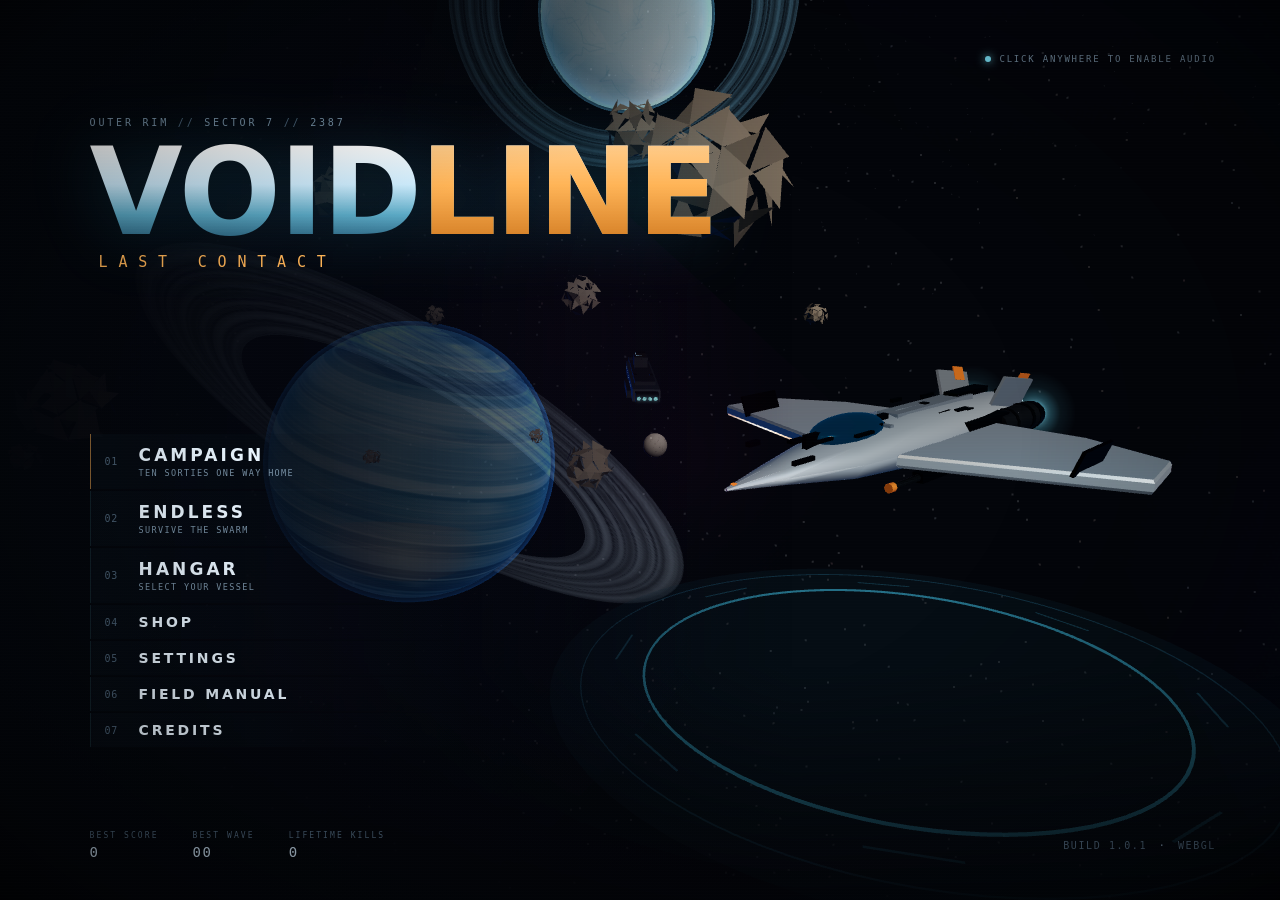
==== index.html @ 5453e247 "files setup" ====
<!DOCTYPE html>
<html lang="en">
<head>
<meta charset="utf-8" />
<meta name="viewport" content="width=device-width, initial-scale=1, maximum-scale=1, user-scalable=no" />
<meta name="theme-color" content="#05070d" />
<title>VOIDLINE // Last Contact</title>
<style>
/* ==========================================================================
   VOIDLINE // LAST CONTACT â€” interface
   ========================================================================== */
:root{
  --bg:#04060c;
  --ink:#e9f5ff;
  --ink-soft:#b9cddd;
  --dim:#7890a4;
  --faint:#4a6074;
  --cyan:#7ee8ff;
  --cyan-hot:#25c8f5;
  --cyan-glow:rgba(126,232,255,.55);
  --amber:#ffb457;
  --amber-hot:#ff8a1f;
  --red:#ff4d61;
  --green:#79ffb2;
  --panel:rgba(7,14,23,.58);
  --panel-solid:rgba(7,14,23,.9);
  --line:rgba(126,232,255,.16);
  --line-strong:rgba(126,232,255,.36);
  --shadow:0 30px 80px rgba(0,0,0,.55);
  --font:"Bahnschrift","DIN Alternate","Segoe UI",system-ui,sans-serif;
  --mono:"Cascadia Mono","Consolas","SFMono-Regular",monospace;
}

*{box-sizing:border-box;margin:0;padding:0}
html,body{height:100%;overflow:hidden}
body{
  background:var(--bg);
  color:var(--ink);
  font-family:var(--font);
  -webkit-font-smoothing:antialiased;
  user-select:none;
  cursor:default;
}
button{font-family:inherit;color:inherit;background:none;border:none;cursor:pointer;letter-spacing:.05em}
button:focus-visible{outline:1px solid var(--cyan);outline-offset:3px}
.hidden{display:none !important}
.faint{color:var(--faint)}
.dim{color:var(--dim)}
.eyebrow{
  font-family:var(--mono);font-size:10px;letter-spacing:.28em;color:var(--dim);
  text-transform:uppercase;
}
.slash{color:var(--faint)}

#stage{
  position:fixed;inset:0;width:100%;height:100%;display:block;
  background:radial-gradient(ellipse at 50% 40%,#0a1424 0%,#03050a 70%);
}

/* atmosphere overlays */
.scanlines{
  position:fixed;inset:0;pointer-events:none;z-index:40;opacity:.16;
  background:repeating-linear-gradient(to bottom,rgba(255,255,255,.05) 0 1px,transparent 1px 3px);
  mix-blend-mode:overlay;
}
#vignette{
  position:fixed;inset:0;pointer-events:none;z-index:35;
  background:radial-gradient(ellipse at 50% 48%,transparent 42%,rgba(0,0,0,.38) 88%,rgba(0,0,0,.72) 100%);
}
#damage-flash{
  position:fixed;inset:0;pointer-events:none;z-index:36;opacity:0;
  background:radial-gradient(ellipse at center,transparent 30%,rgba(255,30,50,.38) 78%,rgba(255,0,30,.6) 100%);
  transition:opacity .35s ease;
}
#damage-flash.hit{opacity:1;transition:opacity .05s}
#speedlines{
  position:fixed;inset:0;pointer-events:none;z-index:34;opacity:0;transition:opacity .25s;
  background:
    repeating-conic-gradient(from 0deg at 50% 50%,rgba(180,240,255,.16) 0deg .18deg,transparent .26deg 4.8deg);
  mask-image:radial-gradient(circle at 50% 50%,transparent 0 18%,#000 68%,transparent 100%);
  -webkit-mask-image:radial-gradient(circle at 50% 50%,transparent 0 18%,#000 68%,transparent 100%);
  animation:spin 9s linear infinite;
}
#whiteout{
  position:fixed;inset:0;pointer-events:none;z-index:60;background:#dff6ff;opacity:0;
  transition:opacity .4s ease;
}
#whiteout.on{opacity:.85}
@keyframes spin{to{transform:rotate(360deg)}}

/* ==========================================================================
   generic screen
   ========================================================================== */
.screen{
  position:fixed;inset:0;z-index:20;
  display:flex;
  animation:screenIn .5s cubic-bezier(.2,.7,.2,1) both;
}
@keyframes screenIn{from{opacity:0;transform:translateY(8px)}to{opacity:1;transform:none}}

/* ==========================================================================
   boot
   ========================================================================== */
.boot-screen{
  align-items:center;justify-content:center;background:#02040a;z-index:80;
}
.boot-screen.done{animation:bootOut .8s ease forwards}
@keyframes bootOut{to{opacity:0;visibility:hidden}}
.boot-inner{width:min(440px,80vw);text-align:center}
.boot-mark{
  width:56px;height:56px;margin:0 auto 18px;border:1px solid var(--line-strong);
  display:grid;place-items:center;font-family:var(--mono);font-size:18px;color:var(--cyan);
  clip-path:polygon(0 0,100% 0,100% 70%,70% 100%,0 100%);
  box-shadow:0 0 30px rgba(37,200,245,.18) inset;
}
.boot-title{font-size:30px;letter-spacing:.42em;font-weight:600;margin-left:.42em;color:var(--ink)}
.boot-bar{height:2px;background:rgba(126,232,255,.12);margin:26px 0 12px;overflow:hidden}
.boot-bar i{display:block;height:100%;width:0%;background:linear-gradient(90deg,var(--cyan-hot),var(--cyan));box-shadow:0 0 14px var(--cyan-glow);transition:width .3s ease}
.boot-status{font-family:var(--mono);font-size:10px;letter-spacing:.22em;color:var(--dim);min-height:14px}
.boot-meta{font-family:var(--mono);font-size:9px;letter-spacing:.16em;color:var(--faint);margin-top:34px}

/* ==========================================================================
   title
   ========================================================================== */
.title-screen{align-items:center;background:linear-gradient(90deg,rgba(3,6,12,.88) 0%,rgba(3,6,12,.62) 34%,rgba(3,6,12,0) 62%)}
.title-scrim{
  position:absolute;inset:0;pointer-events:none;
  background:linear-gradient(0deg,rgba(3,5,10,.85) 0%,transparent 26%),linear-gradient(90deg,rgba(3,6,12,.9) 0%,transparent 55%);
}
.title-brand{position:absolute;left:7vw;top:13vh;z-index:2}
.title-brand .eyebrow{color:var(--dim);animation:slideIn .8s .15s both}
.title-brand h1{
  font-size:clamp(64px,9.4vw,140px);
  line-height:.84;font-weight:700;letter-spacing:-.015em;margin:14px 0 10px;
  background:linear-gradient(180deg,#fff 4%,#cfeeff 42%,#5aa8c4 72%,#255b77 100%);
  -webkit-background-clip:text;background-clip:text;color:transparent;
  filter:drop-shadow(0 0 34px rgba(57,190,235,.22));
  animation:slideIn 1s .25s both cubic-bezier(.2,.7,.2,1);
}
.title-brand h1 span{color:transparent;background:linear-gradient(180deg,#ffd9a6 0%,var(--amber) 45%,#c46a12 100%);-webkit-background-clip:text;background-clip:text}
.title-sub{
  font-family:var(--mono);letter-spacing:.72em;font-size:clamp(11px,1.2vw,15px);
  color:var(--amber);margin-left:.6em;text-transform:uppercase;animation:slideIn 1s .4s both;
}
@keyframes slideIn{from{opacity:0;transform:translateX(-26px)}to{opacity:1;transform:none}}

.main-menu{
  position:absolute;left:7vw;bottom:17vh;z-index:3;width:min(380px,32vw);display:flex;flex-direction:column;gap:2px;
  animation:slideIn 1s .55s both;
}
.menu-item{
  position:relative;display:flex;align-items:center;gap:16px;
  padding:11px 14px;text-align:left;
  border-left:1px solid rgba(126,232,255,.12);
  background:linear-gradient(90deg,rgba(8,16,26,.42),rgba(8,16,26,0));
  transition:background .18s ease,border-color .18s ease,padding .18s ease,transform .18s ease;
}
.menu-item:hover{
  background:linear-gradient(90deg,rgba(37,200,245,.12),rgba(8,16,26,0));
  border-left-color:var(--cyan);padding-left:22px;
}
.menu-item:hover .mi-index{color:var(--cyan)}
.menu-item:hover .mi-arrow{color:var(--cyan);transform:translateX(4px)}
.mi-index{font-family:var(--mono);font-size:10px;color:var(--faint);width:18px;transition:color .18s}
.mi-label{display:flex;flex-direction:column;gap:3px;font-size:17px;letter-spacing:.18em;font-weight:600}
.mi-label small{font-family:var(--mono);font-size:8.5px;letter-spacing:.16em;color:var(--dim);font-weight:400}
.mi-arrow{margin-left:auto;color:var(--faint);font-size:20px;transition:.18s}
.menu-item.compact{padding:9px 14px}
.menu-item.compact .mi-label{font-size:14px;letter-spacing:.2em}
.menu-item.primary-item{border-left-color:rgba(255,180,87,.55)}
.menu-item.primary-item:hover{border-left-color:var(--amber);background:linear-gradient(90deg,rgba(255,180,87,.12),rgba(8,16,26,0))}
.menu-item.primary-item:hover .mi-index,.menu-item.primary-item:hover .mi-arrow{color:var(--amber)}
.menu-item.danger:hover{border-left-color:var(--red);background:linear-gradient(90deg,rgba(255,77,97,.1),transparent)}
.menu-item.danger:hover .mi-arrow{color:var(--red)}

.title-footer{
  position:absolute;left:7vw;right:5vw;bottom:4.4vh;z-index:3;
  display:flex;align-items:center;gap:34px;font-family:var(--mono);font-size:10px;letter-spacing:.16em;color:var(--faint);
  animation:screenIn 1s 1s both;
}
.best span{display:block;font-size:8px;letter-spacing:.26em;color:var(--faint);margin-bottom:4px}
.best b{font-family:var(--mono);font-size:14px;color:var(--ink-soft);letter-spacing:.1em;font-weight:500}
.build{margin-left:auto;color:var(--faint)}
.build span{margin:0 4px;color:var(--dim)}
.audio-hint{
  position:absolute;right:5vw;top:6vh;z-index:4;
  font-family:var(--mono);font-size:9px;letter-spacing:.2em;color:var(--dim);
  display:flex;align-items:center;gap:8px;animation:screenIn .8s 1.4s both;
}
.pulse-dot{width:6px;height:6px;border-radius:50%;background:var(--cyan);box-shadow:0 0 8px var(--cyan);animation:pulse 1.8s infinite}
@keyframes pulse{0%,100%{opacity:.35}50%{opacity:1}}

/* ==========================================================================
   hangar
   ========================================================================== */
.hangar-screen{flex-direction:column;background:radial-gradient(ellipse at 50% 65%,rgba(7,18,30,.28),rgba(3,5,10,.72) 75%)}
.hangar-top{
  position:relative;z-index:3;display:flex;align-items:center;justify-content:space-between;
  padding:26px 3.2vw 0;font-family:var(--mono);font-size:10px;letter-spacing:.18em;color:var(--dim);
}
.back-btn{font-family:var(--mono);font-size:10px;letter-spacing:.2em;color:var(--ink-soft);padding:6px 12px;border:1px solid var(--line);background:rgba(7,14,23,.4);transition:.18s}
.back-btn:hover{border-color:var(--cyan);color:var(--cyan)}
.hangar-title{font-size:13px;letter-spacing:.28em;color:var(--ink)}
.hangar-title span{color:var(--faint)}
.hangar-pilot b{color:var(--ink);font-weight:500}
.dot-sep{display:inline-block;width:4px;height:4px;border-radius:50%;background:var(--cyan);margin:0 10px;vertical-align:middle}

.hangar-left{
  position:absolute;left:3.2vw;top:11vh;z-index:4;width:min(340px,25vw);
  animation:slideIn .6s .1s both;
}
.hud-panel{
  background:linear-gradient(160deg,rgba(10,20,32,.72),rgba(5,10,17,.55));
  border:1px solid var(--line);
  backdrop-filter:blur(12px);
  -webkit-backdrop-filter:blur(12px);
  box-shadow:var(--shadow);
  position:relative;
}
.hud-panel::before,.hud-panel::after{
  content:"";position:absolute;width:8px;height:8px;pointer-events:none;
}
.hud-panel::before{top:-1px;left:-1px;border-top:1px solid var(--cyan);border-left:1px solid var(--cyan)}
.hud-panel::after{bottom:-1px;right:-1px;border-bottom:1px solid var(--cyan);border-right:1px solid var(--cyan)}
.ship-card{padding:24px 22px 22px}
.ship-class{font-family:var(--mono);font-size:9px;letter-spacing:.3em;color:var(--amber)}
.ship-card h2{font-size:26px;letter-spacing:.06em;margin:8px 0 0;font-weight:600;line-height:1.05}
.ship-rule{height:1px;background:linear-gradient(90deg,var(--line-strong),transparent);margin:16px 0 14px}
.ship-card p{font-size:12.5px;line-height:1.7;color:var(--ink-soft);font-weight:300;min-height:88px}
.bar-stats{display:flex;flex-direction:column;gap:9px;margin-top:20px}
.stat-bar{display:grid;grid-template-columns:64px 1fr 20px;align-items:center;gap:10px;font-family:var(--mono);font-size:8px;letter-spacing:.18em;color:var(--dim)}
.stat-bar .track{height:3px;background:rgba(126,232,255,.1);position:relative}
.stat-bar .track i{position:absolute;inset:0;width:0;background:linear-gradient(90deg,var(--cyan-hot),var(--cyan));box-shadow:0 0 8px rgba(37,200,245,.5);transition:width .5s cubic-bezier(.2,.7,.2,1)}
.stat-bar.v .track i{background:linear-gradient(90deg,var(--amber-hot),var(--amber));box-shadow:0 0 8px rgba(255,180,87,.5)}
.stat-bar .num{text-align:right;color:var(--ink-soft);font-size:9px}
.livery-block{margin-top:22px;padding-top:16px;border-top:1px solid var(--line)}
.swatches{display:flex;gap:10px;margin-top:10px}
.swatch{width:26px;height:26px;border:1px solid rgba(255,255,255,.16);position:relative;transition:.18s;border-radius:50%}
.swatch:hover{transform:scale(1.08)}
.swatch.active{border-color:var(--cyan);box-shadow:0 0 0 2px rgba(126,232,255,.18),0 0 14px rgba(126,232,255,.3)}
.swatch.active::after{content:"";position:absolute;inset:7px;border:1px solid rgba(0,0,0,.4);border-radius:50%}

.hangar-stage{position:absolute;inset:0;z-index:2;pointer-events:none}
.inspect-hint{
  position:absolute;left:50%;bottom:24vh;transform:translateX(-50%);
  font-family:var(--mono);font-size:8.5px;letter-spacing:.22em;color:var(--faint);white-space:nowrap;
  animation:screenIn 1s .9s both;
}
.inspect-hint span{color:var(--line-strong);margin:0 5px}
.ship-cycle{
  position:absolute;left:50%;bottom:8.5vh;transform:translateX(-50%);
  display:flex;align-items:center;gap:22px;pointer-events:auto;
}
.cycle-btn{
  width:38px;height:38px;border:1px solid var(--line);color:var(--ink-soft);font-size:20px;
  background:rgba(7,14,23,.5);transition:.2s;display:grid;place-items:center;
}
.cycle-btn:hover{border-color:var(--cyan);color:var(--cyan);background:rgba(37,200,245,.1)}
.cycle-dots{display:flex;gap:8px}
.cycle-dots i{width:22px;height:2px;background:rgba(126,232,255,.16);transition:.2s;display:block}
.cycle-dots i.on{background:var(--cyan);box-shadow:0 0 8px var(--cyan-glow)}

.hangar-right{
  position:absolute;right:3.2vw;top:11vh;z-index:4;width:min(330px,24vw);
  animation:slideRight .6s .2s both;
}
@keyframes slideRight{from{opacity:0;transform:translateX(26px)}to{opacity:1;transform:none}}
.loadout-card{padding:22px}
.loadout-card ul{list-style:none;margin:14px 0 4px;display:flex;flex-direction:column;gap:9px}
.loadout-card li{font-family:var(--mono);font-size:9px;letter-spacing:.1em;color:var(--ink-soft);display:flex;gap:10px;align-items:baseline}
.loadout-card li::before{content:"›";color:var(--cyan);font-size:12px}
.spec-gap{margin-top:22px;display:block}
.perf{display:flex;flex-direction:column;gap:7px;margin-top:12px}
.perf-row{display:flex;justify-content:space-between;font-family:var(--mono);font-size:9px;letter-spacing:.1em;color:var(--dim)}
.perf-row b{color:var(--ink-soft);font-weight:500}
.deploy-btn{
  width:100%;margin-top:22px;padding:14px 16px;border:1px solid rgba(255,180,87,.5);
  background:linear-gradient(90deg,rgba(255,180,87,.14),rgba(255,180,87,.03));
  display:flex;align-items:center;justify-content:space-between;transition:.2s;
}
.deploy-btn span{font-size:15px;letter-spacing:.24em;font-weight:600;color:var(--amber)}
.deploy-btn i{font-family:var(--mono);font-size:8px;letter-spacing:.16em;color:rgba(255,180,87,.75);font-style:normal}
.deploy-btn:hover{background:linear-gradient(90deg,rgba(255,180,87,.28),rgba(255,180,87,.06));border-color:var(--amber);box-shadow:0 0 30px rgba(255,140,30,.16)}
.endless-btn{
  width:100%;margin-top:7px;padding:10px;border:1px solid var(--line);
  font-family:var(--mono);font-size:8.5px;letter-spacing:.22em;color:var(--dim);transition:.2s;
}
.endless-btn:hover{border-color:var(--cyan);color:var(--cyan)}
.deploy-note{margin-top:12px;text-align:center;font-family:var(--mono);font-size:7.5px;letter-spacing:.18em;color:var(--faint)}

/* ==========================================================================
   modal screens
   ========================================================================== */
.modal-screen{
  align-items:center;justify-content:center;background:rgba(2,5,10,.72);
  backdrop-filter:blur(5px);-webkit-backdrop-filter:blur(5px);z-index:30;
}
.modal-panel{
  width:min(680px,90vw);max-height:86vh;overflow:auto;
  background:linear-gradient(165deg,rgba(10,20,32,.96),rgba(5,10,17,.97));
  border:1px solid var(--line-strong);box-shadow:0 40px 120px rgba(0,0,0,.7);
  padding:26px 30px 22px;position:relative;
}
.modal-panel::before{content:"";position:absolute;top:0;left:0;width:46px;height:2px;background:var(--cyan);box-shadow:0 0 16px var(--cyan)}
.modal-panel.wide{width:min(940px,94vw)}
.modal-head{display:flex;align-items:flex-start;justify-content:space-between;margin-bottom:22px}
.modal-head h2{font-size:28px;letter-spacing:.16em;font-weight:600;margin-top:5px}
.close-btn{width:34px;height:34px;border:1px solid var(--line);color:var(--dim);font-size:13px;transition:.18s;display:grid;place-items:center}
.close-btn:hover{border-color:var(--red);color:var(--red)}
.settings-body{display:grid;grid-template-columns:1fr 1fr;gap:26px 34px}
.settings-group{display:flex;flex-direction:column;gap:14px}
.group-label{font-family:var(--mono);font-size:8.5px;letter-spacing:.28em;color:var(--cyan);padding-bottom:7px;border-bottom:1px solid var(--line)}
.setting{display:grid;grid-template-columns:1fr 130px 34px;align-items:center;gap:12px;min-height:26px}
.setting label{font-family:var(--mono);font-size:8.5px;letter-spacing:.14em;color:var(--ink-soft)}
.setting output{font-family:var(--mono);font-size:9px;color:var(--cyan);text-align:right}
input[type=range]{
  -webkit-appearance:none;appearance:none;width:100%;height:2px;background:rgba(126,232,255,.18);outline:none;cursor:pointer;
}
input[type=range]::-webkit-slider-thumb{
  -webkit-appearance:none;appearance:none;width:12px;height:12px;background:var(--cyan);border-radius:50%;
  box-shadow:0 0 10px var(--cyan-glow);cursor:pointer;
}
input[type=range]::-moz-range-thumb{width:12px;height:12px;background:var(--cyan);border:none;border-radius:50%;box-shadow:0 0 10px var(--cyan-glow);cursor:pointer}
.toggle-setting{grid-template-columns:1fr auto}
.toggle{
  width:74px;height:26px;border:1px solid var(--line);display:flex;align-items:center;gap:8px;padding:0 8px;
  font-family:var(--mono);font-size:7.5px;letter-spacing:.14em;color:var(--dim);transition:.18s;background:rgba(255,255,255,.01);
}
.toggle i{width:8px;height:8px;background:var(--faint);border-radius:50%;transition:.18s}
.toggle.on{border-color:rgba(126,232,255,.5);color:var(--cyan)}
.toggle.on i{background:var(--cyan);box-shadow:0 0 8px var(--cyan)}
.segmented{display:flex;border:1px solid var(--line);overflow:hidden;grid-column:span 2;width:100%}
.segmented button{
  flex:1;padding:7px 2px;font-family:var(--mono);font-size:7.5px;letter-spacing:.12em;color:var(--dim);
  transition:.16s;border-right:1px solid var(--line);
}
.segmented button:last-child{border-right:none}
.segmented button:hover{color:var(--ink)}
.segmented button.active{background:rgba(126,232,255,.13);color:var(--cyan)}
.modal-foot{grid-column:1/-1;margin-top:22px;padding-top:14px;border-top:1px solid var(--line);font-family:var(--mono);font-size:8px;letter-spacing:.14em;color:var(--faint)}

.manual-body{display:grid;grid-template-columns:1fr 1.15fr;gap:34px}
.manual-col{display:flex;flex-direction:column;gap:10px}
.manual-col .group-label{margin-bottom:6px}
.keyrow{display:flex;align-items:center;gap:12px;font-size:11px;color:var(--ink-soft);padding:4px 0;border-bottom:1px solid rgba(126,232,255,.05)}
.keyrow .keys{display:flex;gap:4px;min-width:96px}
kbd{
  font-family:var(--mono);font-size:8px;letter-spacing:.06em;color:var(--ink);background:rgba(126,232,255,.06);
  border:1px solid var(--line);padding:4px 5px;min-width:22px;text-align:center;
}
.tip{padding:10px 0;border-bottom:1px solid rgba(126,232,255,.06)}
.tip b{font-family:var(--mono);font-size:9px;letter-spacing:.12em;color:var(--amber)}
.tip p{font-size:11px;line-height:1.65;color:var(--dim);margin-top:5px;font-weight:300}

.credits-body{padding:8px 0 4px}
.credit-block{display:flex;justify-content:space-between;padding:11px 0;border-bottom:1px solid rgba(126,232,255,.07);font-family:var(--mono);font-size:9px;letter-spacing:.16em}
.credit-block span{color:var(--dim)}
.credit-block b{color:var(--ink-soft);font-weight:500}
.credit-note{font-size:11.5px;line-height:1.8;color:var(--dim);margin:22px 0;font-weight:300;max-width:80%}
.credit-sign{font-size:24px;letter-spacing:.3em;color:var(--cyan);opacity:.7}

/* ==========================================================================
   pause
   ========================================================================== */
.pause-screen{
  align-items:center;justify-content:flex-end;padding-right:11vw;
  background:linear-gradient(90deg,rgba(3,6,12,.35),rgba(3,6,12,.82));
  backdrop-filter:blur(3px);z-index:32;
}
.pause-panel{width:min(360px,80vw);animation:slideRight .35s both}
.pause-panel h2{font-size:44px;letter-spacing:.2em;font-weight:600;margin:6px 0 4px;color:var(--ink)}
.pause-sub{font-family:var(--mono);font-size:9px;letter-spacing:.18em;color:var(--dim);margin-bottom:24px}
.pause-menu{display:flex;flex-direction:column;gap:2px;border-top:1px solid var(--line);padding-top:8px}

/* ==========================================================================
   cinema
   ========================================================================== */
.cinema{position:fixed;inset:0;z-index:50;pointer-events:none}
.cine-bar{position:absolute;left:0;right:0;height:11vh;background:#000;transition:transform .8s}
.cine-bar.top{top:0;transform:translateY(-100%)}
.cine-bar.bottom{bottom:0;transform:translateY(100%)}
.cinema.on .cine-bar{transform:none}
.cine-chapter{
  position:absolute;top:3.2vh;left:4vw;font-family:var(--mono);font-size:9px;letter-spacing:.32em;color:rgba(126,232,255,.75);
}
.cine-loc{
  position:absolute;top:3.2vh;right:4vw;font-family:var(--mono);font-size:8.5px;letter-spacing:.26em;color:rgba(255,255,255,.38);
}
.cine-sub{
  position:absolute;left:50%;bottom:16vh;transform:translateX(-50%);width:min(760px,86vw);text-align:center;
  font-size:clamp(15px,1.7vw,21px);line-height:1.55;letter-spacing:.055em;color:#eaf7ff;font-weight:300;
  text-shadow:0 2px 30px rgba(0,0,0,.9),0 0 14px rgba(0,0,0,.7);
  opacity:0;transition:opacity .55s;
}
.cine-sub.show{opacity:1}
.cine-sub b{color:var(--amber);font-weight:500}
.cine-skip{
  position:absolute;right:4vw;bottom:3.4vh;pointer-events:auto;
  font-family:var(--mono);font-size:8.5px;letter-spacing:.24em;color:rgba(255,255,255,.5);
  border:1px solid rgba(255,255,255,.18);padding:7px 12px;transition:.2s;background:rgba(0,0,0,.3);
}
.cine-skip:hover{color:#fff;border-color:rgba(255,255,255,.6)}
.cine-title{
  position:absolute;inset:0;display:flex;flex-direction:column;align-items:center;justify-content:center;
  opacity:0;transition:opacity 1.2s;pointer-events:none;
}
.cine-title.show{opacity:1}
.cine-title span{font-size:clamp(48px,8vw,110px);letter-spacing:.24em;margin-left:.24em;font-weight:700;color:#eaf7ff;text-shadow:0 0 60px rgba(80,200,255,.5)}
.cine-title i{font-family:var(--mono);font-style:normal;font-size:12px;letter-spacing:.8em;color:var(--amber);margin-top:6px;margin-left:.8em}

/* ==========================================================================
   result
   ========================================================================== */
.result-screen{
  align-items:center;justify-content:center;background:radial-gradient(ellipse at 50% 45%,rgba(8,20,32,.35),rgba(2,4,9,.88) 70%);z-index:31;
}
.result-inner{width:min(680px,90vw);text-align:center}
.result-inner h1{
  font-size:clamp(52px,8vw,92px);letter-spacing:.1em;font-weight:700;line-height:1;margin:10px 0 12px;
  background:linear-gradient(180deg,#fff,#9fd8ee 60%,#3a7f99);-webkit-background-clip:text;background-clip:text;color:transparent;
}
.result-inner h1.defeat{background:linear-gradient(180deg,#fff,#ff9aa6 55%,#9b2034);-webkit-background-clip:text;background-clip:text}
.result-inner p{font-size:12.5px;line-height:1.7;color:var(--dim);max-width:480px;margin:0 auto;font-weight:300}
.result-stats{display:grid;grid-template-columns:repeat(4,1fr);gap:1px;background:var(--line);border:1px solid var(--line);margin:34px 0 26px;text-align:left}
.result-stat{background:rgba(5,10,17,.9);padding:16px 18px}
.result-stat span{display:block;font-family:var(--mono);font-size:7.5px;letter-spacing:.2em;color:var(--faint);margin-bottom:6px}
.result-stat b{font-family:var(--mono);font-size:23px;font-weight:500;color:var(--ink);letter-spacing:.02em}
.result-stat b.amber{color:var(--amber)}
.result-actions{display:flex;gap:8px;justify-content:center;align-items:stretch}
.result-actions .deploy-btn{width:auto;margin:0;padding:13px 26px;gap:22px}
.result-actions .menu-item{width:auto;border:1px solid var(--line);background:rgba(7,14,23,.5)}
.result-actions .menu-item .mi-label{font-size:11px}
.result-best{margin-top:18px;font-family:var(--mono);font-size:8px;letter-spacing:.18em;color:var(--faint)}

/* ==========================================================================
   HUD
   ========================================================================== */
#hud{position:fixed;inset:0;z-index:12;pointer-events:none;font-family:var(--mono);animation:screenIn .6s both}
.hud-panel{
  background:linear-gradient(155deg,rgba(7,14,23,.62),rgba(5,10,17,.35));
  border:1px solid rgba(126,232,255,.13);
  backdrop-filter:blur(6px);-webkit-backdrop-filter:blur(6px);
}
.hud-panel::before,.hud-panel::after{width:6px;height:6px;opacity:.7}

.hud-topleft{position:absolute;left:2vw;top:3vh;width:290px}
.ship-panel{padding:12px 14px 11px}
.ship-tag{display:flex;align-items:center;gap:8px;font-size:9px;letter-spacing:.16em;color:var(--ink);margin-bottom:11px}
.ship-tag .dot{width:5px;height:5px;background:var(--cyan);box-shadow:0 0 7px var(--cyan);border-radius:50%}
.ship-tag .faint{font-size:7.5px;letter-spacing:.1em;margin-left:auto;color:var(--faint)}
.meter-row{display:grid;grid-template-columns:38px 1fr 30px;gap:8px;align-items:center;margin-bottom:7px}
.meter-row label{font-size:7.5px;letter-spacing:.16em;color:var(--dim)}
.meter-row b{font-size:9px;color:var(--ink-soft);text-align:right;font-weight:400}
.meter-row.slim{margin-bottom:0;margin-top:9px}
.meter{position:relative;height:5px;background:rgba(126,232,255,.09);overflow:hidden}
.meter .fill{display:block;height:100%;width:100%;transition:width .16s linear}
.meter .hull{background:linear-gradient(90deg,#ff9a4d,#ffb457);box-shadow:0 0 10px rgba(255,180,87,.35)}
.meter .hull.low{background:linear-gradient(90deg,#ff263e,#ff4d61);animation:hullPulse .8s infinite}
.meter .shield{background:linear-gradient(90deg,#25c8f5,#7ee8ff);box-shadow:0 0 10px rgba(126,232,255,.4)}
.meter .boost{background:linear-gradient(90deg,#8b7bff,#b3a4ff)}
.meter .ghost{position:absolute;top:0;left:0;height:100%;background:rgba(255,255,255,.22);width:100%;transition:width .6s ease}
.meter .fill{position:relative;z-index:2}
@keyframes hullPulse{50%{opacity:.55}}

.hud-topcenter{position:absolute;left:50%;top:2.4vh;transform:translateX(-50%);text-align:center;width:320px}
.wave-strip .eyebrow{font-size:7px;letter-spacing:.3em;color:var(--faint)}
.wave-num{display:flex;align-items:baseline;justify-content:center;gap:4px;margin-top:2px}
.wave-num b{font-size:25px;font-family:var(--font);font-weight:600;letter-spacing:.1em;color:var(--ink)}
.wave-num span{font-size:10px;color:var(--faint);letter-spacing:.1em}
.objective{margin-top:5px;font-size:7.5px;letter-spacing:.22em;color:var(--cyan);opacity:.8}
.combo{
  margin-top:7px;font-size:9px;letter-spacing:.18em;color:var(--amber);
  animation:comboPop .3s both;
}
.combo b{font-size:14px}
@keyframes comboPop{from{transform:scale(.7);opacity:0}to{transform:scale(1);opacity:1}}
.boss-wrap{margin-top:12px}
.boss-label{display:flex;justify-content:space-between;font-size:7px;letter-spacing:.2em;color:#ff8f9d;margin-bottom:4px}
.boss-bar{height:4px;background:rgba(255,77,97,.14);border:1px solid rgba(255,77,97,.25)}
.boss-bar i{display:block;height:100%;width:100%;background:linear-gradient(90deg,#ff263e,#ff7585);box-shadow:0 0 12px rgba(255,60,80,.5);transition:width .2s}

.hud-topright{position:absolute;right:2vw;top:3vh;width:190px}
.stats-panel{padding:11px 14px}
.stat{display:flex;justify-content:space-between;align-items:baseline;padding:3px 0}
.stat span{font-size:7px;letter-spacing:.2em;color:var(--faint)}
.stat b{font-size:11px;letter-spacing:.08em;color:var(--ink-soft);font-weight:500}
.stat b.ok{color:var(--green)}
.stat b.warn{color:var(--amber)}
.stat b.crit{color:var(--red);animation:blink 1s infinite}
@keyframes blink{50%{opacity:.3}}

.crosshair{position:absolute;left:50%;top:50%;width:82px;height:82px;transform:translate(-50%,-50%);opacity:.9}
.ch{position:absolute;width:9px;height:9px;border-color:rgba(190,245,255,.85);border-style:solid;border-width:0;filter:drop-shadow(0 0 3px rgba(0,0,0,.8))}
.ch-tl{top:10px;left:10px;border-top-width:1px;border-left-width:1px}
.ch-tr{top:10px;right:10px;border-top-width:1px;border-right-width:1px}
.ch-bl{bottom:10px;left:10px;border-bottom-width:1px;border-left-width:1px}
.ch-br{bottom:10px;right:10px;border-bottom-width:1px;border-right-width:1px}
.ch-dot{position:absolute;left:50%;top:50%;width:2px;height:2px;background:rgba(220,250,255,.9);transform:translate(-50%,-50%);border-radius:50%;box-shadow:0 0 5px rgba(126,232,255,.8)}
.ch-tick{position:absolute;background:rgba(190,245,255,.35)}
.t-up,.t-down{width:1px;height:5px;left:50%}
.t-up{top:3px}.t-down{bottom:3px}
.t-left,.t-right{height:1px;width:5px;top:50%}
.t-left{left:3px}.t-right{right:3px}

.lock-ring{position:absolute;left:50%;top:50%;width:120px;height:120px;transform:translate(-50%,-50%);overflow:visible;pointer-events:none}
.lock-ring circle{fill:none;stroke-width:1.4}
.lr-bg{stroke:rgba(126,232,255,.12)}
.lr-prog{stroke:var(--amber);stroke-linecap:round;stroke-dasharray:301.6;stroke-dashoffset:301.6;transform:rotate(-90deg);transform-origin:60px 60px;filter:drop-shadow(0 0 5px rgba(255,180,87,.7));transition:stroke-dashoffset .08s linear}
.lr-ready{stroke:rgba(255,180,87,0);stroke-width:2;transition:stroke .15s}
.lock-ring.locked .lr-prog{stroke:var(--red)}
.lock-ring.locked .lr-ready{stroke:rgba(255,120,90,.65)}

.target-bracket{position:absolute;width:76px;height:76px;transform:translate(-50%,-50%);pointer-events:none}
.tb-c{position:absolute;width:8px;height:8px;border-color:rgba(255,140,160,.8);border-style:solid;border-width:0}
.tb-c.tl{top:0;left:0;border-top-width:1px;border-left-width:1px}
.tb-c.tr{top:0;right:0;border-top-width:1px;border-right-width:1px}
.tb-c.bl{bottom:0;left:0;border-bottom-width:1px;border-left-width:1px}
.tb-c.br{bottom:0;right:0;border-bottom-width:1px;border-right-width:1px}
.tb-label{position:absolute;left:50%;top:-15px;transform:translateX(-50%);display:flex;gap:7px;font-size:7px;letter-spacing:.14em;color:#ffb6c0;white-space:nowrap;text-shadow:0 1px 3px #000}
.tb-bar{position:absolute;left:0;right:0;bottom:-7px;height:2px;background:rgba(255,77,97,.15)}
.tb-bar i{display:block;height:100%;width:100%;background:#ff5f74;transition:width .12s}
.target-bracket.locked .tb-c{border-color:var(--red)}
.target-bracket.locked .tb-label{color:#ff8f9d}

.hud-bottomleft{position:absolute;left:2vw;bottom:3vh;width:300px}
.flight-panel{padding:12px 14px}
.speed-readout{display:flex;align-items:baseline;gap:5px}
.speed-readout b{font-size:30px;font-weight:400;letter-spacing:.04em;line-height:1;color:var(--ink)}
.speed-readout span{font-size:7px;letter-spacing:.2em;color:var(--faint)}
.throttle-track{height:2px;background:rgba(126,232,255,.12);margin:9px 0 4px;position:relative}
.throttle-track i{position:absolute;left:0;top:0;height:100%;background:var(--cyan);box-shadow:0 0 8px var(--cyan-glow);transition:width .1s}
.throttle-label{display:flex;justify-content:space-between;font-size:6.5px;letter-spacing:.16em;color:var(--faint)}
.weapon-row{display:flex;gap:18px;margin-top:12px;padding-top:10px;border-top:1px solid rgba(126,232,255,.1)}
.wpn{flex:1.4;display:flex;flex-direction:column;gap:5px}
.wpn.missiles{flex:1}
.wpn .eyebrow{font-size:6.5px;letter-spacing:.16em;color:var(--faint)}
.heat-track{height:3px;background:rgba(126,232,255,.1);position:relative}
.heat-track i{position:absolute;inset:0;width:0;background:linear-gradient(90deg,var(--cyan),var(--amber));transition:width .08s}
.heat-track i.hot{background:linear-gradient(90deg,var(--amber),var(--red));animation:blink .5s infinite}
.wpn-state{font-size:6.5px;letter-spacing:.14em;color:var(--cyan);opacity:.85}
.wpn-state.warn{color:var(--red)}
.missile-readout{display:flex;align-items:baseline;gap:6px}
.missile-readout b{font-size:19px;line-height:1;color:var(--ink);font-weight:400}
.missile-readout span{font-size:6px;letter-spacing:.12em;color:var(--faint)}

.hud-bottomright{position:absolute;right:2vw;bottom:3vh}
.radar-shell{position:relative;width:196px;height:196px}
#radar{width:196px;height:196px;display:block;border-radius:50%;background:rgba(3,9,15,.5);border:1px solid rgba(126,232,255,.15);box-shadow:0 0 30px rgba(0,0,0,.4),0 0 40px rgba(37,200,245,.06) inset}
.radar-caption{display:flex;justify-content:space-between;font-size:6.5px;letter-spacing:.18em;color:var(--faint);margin-top:6px}

.hud-bottomcenter{position:absolute;left:50%;bottom:3.2vh;transform:translateX(-50%);width:min(520px,40vw);text-align:center}
.radio{
  font-size:10px;line-height:1.6;color:var(--ink-soft);letter-spacing:.04em;padding:8px 14px;
  background:rgba(4,9,15,.55);border-left:1px solid var(--cyan);text-align:left;margin-bottom:8px;
  display:flex;gap:9px;animation:radioIn .3s both;
}
@keyframes radioIn{from{opacity:0;transform:translateY(5px)}to{opacity:1;transform:none}}
.radio-who{color:var(--cyan);letter-spacing:.16em;font-size:8px;white-space:nowrap;padding-top:2px}
.radio-text{color:var(--dim);font-weight:300}
.hint-line{font-size:6.8px;letter-spacing:.12em;color:rgba(120,144,164,.5);white-space:nowrap}
.hint-line.fade{opacity:0;transition:opacity 1s}

.banner{
  position:absolute;left:50%;top:30%;transform:translate(-50%,-50%);text-align:center;pointer-events:none;
  display:flex;flex-direction:column;gap:4px;animation:bannerIn .6s both;
}
.banner span{font-size:8px;letter-spacing:.5em;color:var(--amber);margin-left:.5em}
.banner b{font-size:clamp(30px,4vw,52px);letter-spacing:.16em;font-weight:600;color:#eaf9ff;text-shadow:0 0 40px rgba(80,200,255,.4)}
.banner i{height:1px;width:100%;background:linear-gradient(90deg,transparent,rgba(126,232,255,.4),transparent);margin-top:6px}
@keyframes bannerIn{from{opacity:0;transform:translate(-50%,-50%) scale(.94)}to{opacity:1;transform:translate(-50%,-50%) scale(1)}}
.banner.out{animation:bannerOut .6s forwards}
@keyframes bannerOut{to{opacity:0;transform:translate(-50%,-50%) scale(1.04)}}

.warn{
  position:absolute;left:50%;top:62%;transform:translateX(-50%);
  display:flex;align-items:center;gap:9px;padding:7px 16px;
  border:1px solid rgba(255,77,97,.5);background:rgba(40,4,10,.5);
  font-size:9px;letter-spacing:.24em;color:#ff8b98;animation:warnPulse 1.1s infinite;
}
.warn-icon{width:15px;height:15px;border:1px solid rgba(255,77,97,.7);display:grid;place-items:center;font-size:9px;color:var(--red)}
@keyframes warnPulse{50%{border-color:rgba(255,77,97,.15);color:rgba(255,139,152,.5)}}

.toasts{position:absolute;right:2vw;top:22vh;display:flex;flex-direction:column;gap:6px;align-items:flex-end}
.toast{
  font-size:8px;letter-spacing:.16em;color:var(--ink-soft);padding:6px 11px;
  background:rgba(4,10,17,.72);border-right:1px solid var(--cyan);animation:toastIn .3s both;
}
.toast.gold{border-right-color:var(--amber);color:var(--amber)}
.toast.out{animation:toastOut .4s forwards}
@keyframes toastIn{from{opacity:0;transform:translateX(14px)}to{opacity:1;transform:none}}
@keyframes toastOut{to{opacity:0;transform:translateX(14px)}}

.fps{position:fixed;left:10px;bottom:8px;z-index:45;font-family:var(--mono);font-size:9px;letter-spacing:.1em;color:rgba(126,232,255,.45);pointer-events:none}

/* ==========================================================================
   responsive
   ========================================================================== */
@media (max-width:1100px){
  .title-brand{left:6vw}
  .main-menu{left:6vw;width:min(340px,42vw)}
  .hangar-left{width:min(300px,30vw)}
  .hangar-right{width:min(290px,28vw)}
  .hud-topleft{width:250px}
  .hud-topright{width:160px}
  .hud-bottomleft{width:260px}
}
@media (max-width:860px){
  .hangar-left{width:min(46vw,330px);top:9vh}
  .hangar-right{width:min(46vw,330px);top:9vh}
  .ship-card p{display:none}
  .loadout-card ul{display:none}
  .hangar-stage .inspect-hint{display:none}
  .result-stats{grid-template-columns:repeat(2,1fr)}
  .settings-body{grid-template-columns:1fr}
  .manual-body{grid-template-columns:1fr}
  .hud-bottomcenter{display:none}
}
@media (max-width:640px){
  .title-brand{top:9vh}
  .main-menu{bottom:13vh;width:78vw}
  .title-footer{display:none}
  .hud-topleft{width:180px;left:12px}
  .hud-topright{display:none}
  .hud-bottomleft{width:200px;left:12px}
  .hud-bottomright{right:12px;transform:scale(.8);transform-origin:bottom right}
  .hangar-left{width:70vw}
}
@media (max-height:720px){
  .title-brand{top:9vh}
  .title-brand h1{font-size:clamp(48px,7vw,86px)}
  .main-menu{bottom:10vh}
  .hangar-left{top:8vh}
  .hangar-right{top:8vh}
}

/* ==========================================================================
   touch flight controls
   ========================================================================== */
.touch-controls{display:none}
.touch-controls:not(.hidden){display:block}
body:not(.touch-device) .touch-controls{display:none !important}
.touch-controls{
  position:fixed;inset:0;z-index:16;pointer-events:none;
  font-family:var(--mono);touch-action:none;
  padding:env(safe-area-inset-top) env(safe-area-inset-right) env(safe-area-inset-bottom) env(safe-area-inset-left);
}
.tc-stick{
  position:absolute;left:max(18px,env(safe-area-inset-left));
  bottom:max(18px,env(safe-area-inset-bottom));
  width:132px;height:132px;border-radius:50%;
  border:1px solid rgba(126,232,255,.24);
  background:radial-gradient(circle at 50% 50%,rgba(9,20,31,.58),rgba(4,9,15,.2) 72%);
  box-shadow:0 0 30px rgba(0,0,0,.35),0 0 24px rgba(37,200,245,.08) inset;
  pointer-events:auto;touch-action:none;
}
.tc-stick-ring{position:absolute;inset:11px;border:1px dashed rgba(126,232,255,.16);border-radius:50%}
.tc-stick::before,.tc-stick::after{content:"";position:absolute;background:rgba(126,232,255,.12)}
.tc-stick::before{left:50%;top:18px;width:1px;height:calc(100% - 36px)}
.tc-stick::after{top:50%;left:18px;height:1px;width:calc(100% - 36px)}
.tc-knob{
  position:absolute;left:50%;top:50%;width:48px;height:48px;margin:-24px 0 0 -24px;border-radius:50%;
  background:radial-gradient(circle at 34% 30%,rgba(160,244,255,.6),rgba(12,40,58,.85));
  border:1px solid rgba(126,232,255,.7);
  box-shadow:0 0 18px rgba(37,200,245,.35);
  transition:transform .08s linear;will-change:transform;
}
.tc-stick.active .tc-knob{background:radial-gradient(circle at 34% 30%,rgba(255,214,150,.8),rgba(80,42,8,.85));border-color:var(--amber);box-shadow:0 0 22px rgba(255,180,87,.45)}
.tc-stick-label{position:absolute;left:50%;bottom:-17px;transform:translateX(-50%);font-size:7px;letter-spacing:.22em;color:var(--faint)}

.tc-actions{
  position:absolute;right:max(16px,env(safe-area-inset-right));bottom:max(16px,env(safe-area-inset-bottom));
  width:210px;height:200px;pointer-events:none;
  display:grid;grid-template-columns:repeat(3,1fr);grid-template-rows:repeat(3,1fr);gap:6px;place-items:center;
}
.tc-btn{
  position:relative;display:grid;place-items:center;border-radius:50%;
  border:1px solid rgba(126,232,255,.34);
  background:radial-gradient(circle at 40% 28%,rgba(15,34,50,.72),rgba(4,9,15,.58));
  color:var(--ink-soft);font-family:var(--mono);font-size:8px;letter-spacing:.1em;
  pointer-events:auto;touch-action:none;user-select:none;-webkit-tap-highlight-color:transparent;
  text-shadow:0 1px 4px #000;transition:transform .08s,background .12s,border-color .12s;
}
.tc-btn.active{transform:scale(.95);border-color:var(--amber);color:#fff;background:radial-gradient(circle at 40% 28%,rgba(120,62,12,.85),rgba(35,15,3,.7));box-shadow:0 0 22px rgba(255,180,87,.35)}
.tc-fire{grid-column:2/4;grid-row:2/4;justify-self:end;align-self:end;width:86px;height:86px;font-size:10px;letter-spacing:.14em;color:#ffd9a6;border-color:rgba(255,180,87,.55);background:radial-gradient(circle at 40% 28%,rgba(92,46,10,.7),rgba(20,8,3,.6))}
.tc-missile{grid-column:1/2;grid-row:3/4;align-self:end;width:64px;height:64px;color:#a9ecff;border-color:rgba(126,232,255,.52)}
.tc-boost{grid-column:3/4;grid-row:1/2;width:58px;height:58px;color:#b9a8ff;border-color:rgba(155,130,255,.52)}
.tc-brake{grid-column:2/3;grid-row:1/2;width:52px;height:52px}
.tc-mini{width:46px;height:38px;border-radius:6px;border:1px solid rgba(126,232,255,.28);background:rgba(5,13,21,.62);color:var(--ink-soft);font-family:var(--mono);font-size:15px;display:grid;place-items:center;pointer-events:auto;touch-action:none;-webkit-tap-highlight-color:transparent}
.tc-mini.active{border-color:var(--amber);color:var(--amber)}
.tc-cam{grid-column:1/2;grid-row:1/2;width:48px;height:38px;border-radius:6px;font-size:8px;letter-spacing:.08em}
.tc-pause{position:fixed;top:calc(env(safe-area-inset-top) + 10px);right:calc(env(safe-area-inset-right) + 10px);width:48px;height:38px;border-radius:6px;font-size:9px;z-index:2}
.tc-throttle{
  position:absolute;left:max(22px,env(safe-area-inset-left));
  bottom:max(168px,calc(env(safe-area-inset-bottom) + 168px));
  display:flex;flex-direction:column;align-items:center;gap:6px;pointer-events:auto;
  color:var(--faint);font-size:7px;letter-spacing:.2em;
}
.mobile-help{display:none}
body.touch-device .mobile-help{display:block;margin-top:18px;padding-top:14px;border-top:1px solid var(--line)}
.mobile-help p{font-size:10.5px;line-height:1.8;color:var(--dim);font-weight:300}
.mobile-help b{color:var(--cyan);font-weight:500}

/* ==========================================================================
   mobile / touch layouts
   ========================================================================== */
@media (max-width:900px){
  html, body { overflow-x: hidden; }
  .screen { overflow-x: hidden; }
  .title-screen{align-items:flex-start;background:linear-gradient(180deg,rgba(3,6,12,.82),rgba(3,6,12,.34) 42%,rgba(3,6,12,.9))}
  .title-brand{left:5vw;top:7vh}
  .title-brand .eyebrow{font-size:8px;letter-spacing:.2em}
  .title-brand h1{font-size:clamp(54px,17vw,92px)}
  .title-sub{font-size:10px;letter-spacing:.5em}
  .main-menu{left:5vw;bottom:9vh;width:90vw;gap:0}
  .menu-item{padding:11px 10px;gap:11px}
  .mi-label{font-size:15px;letter-spacing:.14em}
  .mi-label small{font-size:7px;letter-spacing:.12em}
  .mi-index{width:16px}
  .menu-item.compact{padding:9px 10px}
  .menu-item.compact .mi-label{font-size:12px}
  .title-footer,.audio-hint{display:none}

  .hangar-left{left:10px;top:calc(env(safe-area-inset-top) + 54px);width:min(58vw,270px);animation:none}
  .hangar-right{right:10px;top:auto;bottom:calc(env(safe-area-inset-bottom) + 64px);width:min(62vw,290px);animation:none}
  .hangar-top{padding:calc(env(safe-area-inset-top) + 10px) 12px 6px;font-size:8px}
  .hangar-title{font-size:10px;letter-spacing:.2em}
  .hangar-title span,.hangar-pilot{display:none}
  .ship-card{padding:13px 13px 12px}
  .ship-class{font-size:7.5px}
  .ship-card h2{font-size:18px;margin-top:5px}
  .ship-rule{margin:9px 0}
  .ship-card p,.bar-stats{display:none}
  .livery-block{margin-top:10px;padding-top:9px}
  .swatches{gap:8px;margin-top:7px}
  .swatch{width:22px;height:22px}
  .loadout-card{padding:12px 13px}
  .loadout-card ul,.spec-gap,.perf,.deploy-note{display:none}
  .deploy-btn{margin-top:5px;padding:11px 13px}
  .deploy-btn span{font-size:13px;letter-spacing:.18em}
  .endless-btn{margin-top:5px;padding:9px}
  .hangar-stage .inspect-hint{display:none}
  .ship-cycle{bottom:calc(env(safe-area-inset-bottom) + 8px);gap:18px}
  .cycle-btn{width:46px;height:46px}
  .cycle-dots i{width:18px}

  .hud-topleft{left:max(10px,env(safe-area-inset-left));top:max(10px,env(safe-area-inset-top));width:158px}
  .ship-panel{padding:8px 10px}
  .ship-tag{font-size:7.5px;gap:5px;margin-bottom:7px}
  .ship-tag .faint{display:none}
  .meter-row{grid-template-columns:28px 1fr 22px;gap:5px;margin-bottom:5px}
  .meter-row label{font-size:6.5px;letter-spacing:.1em}
  .meter-row b{font-size:7.5px}
  .meter-row.slim{margin-top:6px}
  .meter{height:4px}
  .hud-topcenter{top:max(8px,env(safe-area-inset-top));width:172px}
  .wave-num b{font-size:19px}
  .objective{font-size:6.5px;letter-spacing:.14em}
  .boss-wrap{margin-top:6px}
  .hud-topright{display:none}
  .hud-bottomleft{display:none}
  .hud-bottomcenter{display:none}
  .hud-bottomright{top:calc(max(10px,env(safe-area-inset-top)) + 104px);right:max(10px,env(safe-area-inset-right));bottom:auto}
  .radar-shell{width:88px;height:88px}
  #radar{width:88px;height:88px}
  .radar-caption{display:none}
  .crosshair{width:62px;height:62px}
  .ch{width:7px;height:7px}
  .ch-tl{top:7px;left:7px}.ch-tr{top:7px;right:7px}.ch-bl{bottom:7px;left:7px}.ch-br{bottom:7px;right:7px}
  .lock-ring{width:96px;height:96px}
  .target-bracket{width:62px;height:62px}
  .toasts{right:max(10px,env(safe-area-inset-right));top:calc(max(10px,env(safe-area-inset-top)) + 204px);max-width:46vw}
  .toast{font-size:7px;padding:5px 8px}
  .banner{top:24%}
  .banner b{font-size:clamp(26px,7vw,38px)}
  .warn{top:58%;font-size:8px;padding:6px 10px}
  .radio{font-size:8.5px;padding:6px 10px}
  .hint-line{display:none}

  .modal-screen{align-items:flex-start;overflow-y:auto;padding:max(8px,env(safe-area-inset-top)) 0 max(8px,env(safe-area-inset-bottom))}
  .modal-panel{width:94vw;max-height:none;margin:0 auto;padding:18px 16px 16px}
  .modal-head h2{font-size:22px}
  .close-btn{width:38px;height:38px}
  .settings-body{grid-template-columns:1fr;gap:18px}
  .setting{grid-template-columns:1fr 92px 30px;gap:8px}
  .manual-body{grid-template-columns:1fr;gap:18px}
  .keyrow{font-size:10px;gap:8px}
  .keyrow .keys{min-width:82px}
  .credit-note{max-width:none}
  .credit-sign{font-size:17px;letter-spacing:.18em}
  .mobile-help p{font-size:10px;line-height:1.7}

  .pause-screen{align-items:center;justify-content:center;padding-right:0}
  .pause-panel{width:82vw;text-align:center}
  .pause-panel h2{font-size:34px}
  .pause-menu{text-align:left}

  .result-inner{width:92vw}
  .result-inner h1{font-size:clamp(42px,12vw,70px)}
  .result-inner p{font-size:11px}
  .result-stats{grid-template-columns:repeat(2,1fr);margin:20px 0}
  .result-stat{padding:12px 14px}
  .result-stat b{font-size:19px}
  .result-actions{flex-direction:column}
  .result-actions .deploy-btn{width:100%;justify-content:center}
  .result-actions .menu-item{width:100%;justify-content:center}
  .result-best{font-size:7px;line-height:1.7}

  .cine-chapter,.cine-loc{font-size:7px;letter-spacing:.18em}
  .cine-sub{bottom:13vh;font-size:15px}
  .cine-title span{font-size:clamp(40px,13vw,72px)}
}

@media (max-width:640px){
  .tc-stick{width:118px;height:118px}
  .tc-knob{width:42px;height:42px;margin:-21px 0 0 -21px}
  .tc-actions{width:188px;height:184px}
  .tc-fire{width:78px;height:78px}
  .tc-missile{width:58px;height:58px}
  .tc-boost{width:52px;height:52px}
  .tc-brake{width:48px;height:48px}
  .tc-cam{width:44px;height:33px}
  .tc-pause{width:44px;height:33px;top:calc(env(safe-area-inset-top) + 8px);right:calc(env(safe-area-inset-right) + 8px)}
  .tc-throttle{bottom:max(152px,calc(env(safe-area-inset-bottom) + 152px))}
  .hud-topleft{width:120px}
  .hud-topcenter{width:130px}
  .radar-shell{width:76px;height:76px}
  #radar{width:76px;height:76px}
  .title-brand h1{font-size:clamp(50px,18vw,74px)}
  .main-menu{bottom:8vh}
  .hangar-left{width:min(64vw,240px)}
  .hangar-right{width:min(66vw,260px)}
}

@media (max-height:460px) and (orientation:landscape){
  html, body { overflow-x: hidden; }
  .title-brand{top:6vh}
  .title-brand h1{font-size:clamp(38px,9vw,60px)}
  .main-menu{bottom:6vh}
  .mi-label small{display:none}
  .hangar-left{top:calc(env(safe-area-inset-top) + 42px);width:min(42vw,250px)}
  .hangar-right{bottom:calc(env(safe-area-inset-bottom) + 46px);width:min(48vw,260px)}
  .ship-cycle{bottom:calc(env(safe-area-inset-bottom) + 4px)}
  .hud-topleft{width:132px}
  .hud-bottomright{top:calc(max(8px,env(safe-area-inset-top)) + 88px)}
  .radar-shell{width:68px;height:68px}
  #radar{width:68px;height:68px}
  .touch-controls .tc-stick { width: 110px; height: 110px; }
  .touch-controls .tc-actions { width: 170px; height: 160px; }
  .pause-panel { width: 70vw; padding: 20px; }
  .modal-panel { max-height: 90vh; overflow-y: auto; }
}

/* Shop */
.shop-currency{display:flex;gap:14px;align-items:center;font-size:11px;letter-spacing:.12em;color:var(--ink-soft);margin-right:8px}
.shop-currency b{color:var(--cyan);font-size:14px}
.shop-body{display:flex;flex-direction:column;gap:12px;min-height:0}
.shop-tabs{display:flex;flex-wrap:wrap;gap:8px}
.shop-tab{background:rgba(126,232,255,.06);border:1px solid var(--line);color:var(--ink-soft);padding:8px 12px;font:inherit;font-size:11px;letter-spacing:.12em;cursor:pointer}
.shop-tab.active,.shop-tab:hover{border-color:var(--line-strong);color:var(--ink);background:rgba(126,232,255,.12)}
.shop-grid{display:grid;grid-template-columns:repeat(auto-fill,minmax(180px,1fr));gap:10px;overflow:auto;max-height:52vh;padding-right:4px}
.shop-item{border:1px solid var(--line);background:rgba(7,14,23,.45);padding:12px;display:flex;flex-direction:column;gap:6px}
.shop-item.owned{border-color:rgba(121,255,178,.25)}
.shop-item-name{font-size:12px;letter-spacing:.1em;color:var(--ink)}
.shop-item-type{font-size:10px;letter-spacing:.1em;color:var(--dim);min-height:2.4em}
.shop-item-price{font-size:11px;color:var(--amber);margin-top:auto}
.shop-buy{margin-top:4px;background:rgba(126,232,255,.1);border:1px solid var(--line-strong);color:var(--ink);padding:8px 10px;font:inherit;font-size:10px;letter-spacing:.14em;cursor:pointer}
.shop-buy:hover{background:rgba(126,232,255,.18)}
.shop-item.owned .shop-buy{opacity:.65;cursor:default}
@media (max-width: 720px){
  .shop-currency{flex-wrap:wrap;gap:8px}
  .shop-grid{grid-template-columns:repeat(auto-fill,minmax(140px,1fr));max-height:46vh}
}
/* Shop preview & extras */
.shop-body{display:grid;grid-template-columns:1fr 280px;grid-template-rows:auto 1fr;gap:12px;align-items:start}
.shop-tabs{grid-column:1 / -1}
.shop-preview{border:1px solid var(--line);background:rgba(7,14,23,.45);padding:12px;min-height:220px;max-height:52vh;overflow:auto}
.shop-preview-head{font-size:10px;letter-spacing:.18em;color:var(--dim);margin-bottom:10px}

/* Build planner */
.buildplan-panel{max-width:min(980px,96vw)}
.buildplan-mats b{color:var(--cyan);font-size:16px}
.buildplan-body{display:flex;flex-direction:column;gap:12px;min-height:0}
.buildplan-intro{margin:0;color:var(--ink-soft);font-family:var(--mono);font-size:11px;letter-spacing:.08em;line-height:1.5}
.buildplan-table-wrap{overflow:auto;max-height:min(42vh,360px);border:1px solid var(--line);background:rgba(7,14,23,.35)}
.build-table{width:100%;border-collapse:collapse;font-family:var(--mono);font-size:11px;letter-spacing:.06em}
.build-table th,.build-table td{padding:10px 10px;text-align:left;border-bottom:1px solid rgba(126,232,255,.08);vertical-align:middle}
.build-table th{position:sticky;top:0;background:rgba(8,16,28,.96);color:var(--dim);font-size:9px;letter-spacing:.16em;font-weight:600;z-index:1}
.build-table tbody tr{cursor:pointer;transition:background .12s ease,color .12s ease}
.build-table tbody tr:hover{background:rgba(126,232,255,.07)}
.build-table tbody tr.selected{background:rgba(126,232,255,.14);box-shadow:inset 2px 0 0 var(--cyan)}
.build-table tbody tr.unaffordable{opacity:.62}
.build-table .cost{color:var(--amber)}
.build-table .status-ok{color:#79ffb2}
.build-table .status-no{color:var(--red)}
.build-table .keycell{color:var(--cyan)}
.buildplan-detail{border:1px solid var(--line);background:rgba(7,14,23,.45);padding:12px 14px;min-height:72px;color:var(--ink-soft);font-family:var(--mono);font-size:11px;line-height:1.55;letter-spacing:.04em}
.buildplan-detail b{color:var(--ink)}
.buildplan-actions{display:flex;gap:10px;flex-wrap:wrap}
.action-btn{background:rgba(126,232,255,.08);border:1px solid var(--line);color:var(--ink);padding:10px 16px;font:inherit;font-family:var(--mono);font-size:11px;letter-spacing:.14em;cursor:pointer;transition:background .12s ease,border-color .12s ease}
.action-btn:hover{background:rgba(126,232,255,.14);border-color:var(--line-strong)}
.action-btn.primary{background:rgba(126,232,255,.16);border-color:rgba(126,232,255,.35)}
.action-btn.primary:disabled,.action-btn:disabled{opacity:.45;cursor:not-allowed}
@media (max-width: 720px){
  .build-table{font-size:10px}
  .build-table th,.build-table td{padding:8px 6px}
  .buildplan-table-wrap{max-height:34vh}
  .buildplan-actions{flex-direction:column}
}
.shop-preview-body{font-size:11px;color:var(--ink-soft);line-height:1.5}
.pv-name{font-size:13px;color:var(--ink);letter-spacing:.08em;margin-bottom:2px}
.pv-owned{font-size:9px;color:var(--green);border:1px solid rgba(121,255,178,.3);padding:1px 5px;margin-left:6px;vertical-align:middle}
.pv-type{font-size:10px;color:var(--dim);letter-spacing:.12em;margin-bottom:8px}
.pv-desc{margin-bottom:10px}
.pv-swatch,.shop-item-swatch{height:44px;border:1px solid var(--line);margin:8px 0;border-radius:2px}
.shop-item-swatch{height:18px;margin:0}
.pv-colors{display:flex;align-items:center;gap:6px;margin-bottom:10px;font-size:10px;color:var(--dim)}
.pv-colors span{width:14px;height:14px;border:1px solid var(--line-strong);display:inline-block}
.pv-colors i{font-style:normal}
.pv-attrs,.pv-stats{display:flex;flex-direction:column;gap:6px;margin:10px 0}
.pv-attr,.pv-stat{display:grid;grid-template-columns:70px 1fr auto;gap:8px;align-items:center;font-size:10px}
.pv-attr span,.pv-stat span{color:var(--dim);letter-spacing:.08em}
.pv-attr b,.pv-stat b{color:var(--cyan);text-align:right}
.pv-bar{height:6px;background:rgba(126,232,255,.08);border:1px solid rgba(126,232,255,.12);position:relative}
.pv-bar i{display:block;height:100%;background:linear-gradient(90deg,rgba(126,232,255,.35),rgba(126,232,255,.75))}
.pv-spec{font-size:10px;color:var(--dim);letter-spacing:.06em;margin:8px 0;line-height:1.6}
.pv-price{margin-top:10px;color:var(--amber);font-size:11px;letter-spacing:.1em}
@media (max-width: 820px){
  .shop-body{grid-template-columns:1fr;grid-template-rows:auto auto auto}
  .shop-preview{max-height:220px}
}

/* Shop 3D preview */
.shop-preview-canvas-wrap{margin-bottom:10px;border:1px solid var(--line);background:rgba(3,6,12,.55);height:150px;overflow:hidden}
.shop-preview-canvas-wrap canvas{display:block;width:100%;height:100%}
.shop-preview-canvas-wrap.hidden{display:none}

#bar-boost.locked{opacity:.55;filter:saturate(.6)}

.hangar-equipment{display:flex;flex-direction:column;gap:6px;margin-top:4px;max-height:220px;overflow:auto;padding-right:2px}
.eq-slot{border:1px solid rgba(126,232,255,.12);background:rgba(4,8,16,.35);padding:6px 8px}
.eq-head{display:flex;align-items:center;gap:8px;font-size:11px}
.eq-label{color:#89a9bf;min-width:84px;font-size:10px;letter-spacing:.04em}
.eq-current{flex:1;color:#d8efff;white-space:nowrap;overflow:hidden;text-overflow:ellipsis;display:flex;align-items:center;gap:6px}
.eq-swatch{width:14px;height:10px;display:inline-block;border:1px solid rgba(255,255,255,.18);flex:0 0 auto}
.eq-toggle{background:rgba(126,232,255,.08);border:1px solid rgba(126,232,255,.2);color:#bfefff;font:inherit;font-size:10px;padding:3px 6px;cursor:pointer}
.eq-toggle:hover{background:rgba(126,232,255,.14)}
.eq-list{margin-top:6px;display:flex;flex-direction:column;gap:4px}
.eq-list.hidden{display:none}
.eq-item{display:flex;align-items:center;gap:6px;text-align:left;background:rgba(255,255,255,.03);border:1px solid rgba(126,232,255,.1);color:#cfe8f7;padding:5px 6px;font:inherit;font-size:11px;cursor:pointer}
.eq-item:hover{background:rgba(126,232,255,.08)}
.eq-item.active{border-color:rgba(126,232,255,.45);background:rgba(126,232,255,.1);color:#fff}
.eq-item i{color:#7ef0a8;font-style:normal;font-size:10px;margin-left:auto}
.eq-empty{color:#6f8798;font-size:11px;padding:2px 0}

.eq-actions{display:flex;justify-content:flex-end;margin-bottom:4px}.eq-clear{font-size:10px;padding:4px 8px}.shop-item.equipped{border-color:rgba(126,240,168,.45);box-shadow:0 0 0 1px rgba(126,240,168,.12) inset}.shop-buy.equip-btn{background:rgba(126,232,255,.12)}.shop-item.owned .shop-buy.equip-btn{opacity:1}

</style>
</head>
<body>
<canvas id="stage"></canvas>
<div class="scanlines" aria-hidden="true"></div>
<div id="vignette" aria-hidden="true"></div>
<div id="damage-flash" aria-hidden="true"></div>
<div id="speedlines" aria-hidden="true"></div>
<div id="whiteout" aria-hidden="true"></div>

<!-- ============================== HUD ============================== -->
<div id="hud" class="hidden" aria-hidden="true">
  <div class="hud-topleft">
    <div class="hud-panel ship-panel">
      <div class="ship-tag"><span class="dot"></span><span id="hud-ship">SF-9 KESTREL</span><span class="faint" id="hud-loadout"></span></div>
      <div class="meter-row">
        <label>HULL</label>
        <div class="meter"><i id="bar-hull" class="fill hull"></i><em id="bar-hull-ghost" class="ghost"></em></div>
        <b id="val-hull">100</b>
      </div>
      <div class="meter-row">
        <label>SHIELD</label>
        <div class="meter"><i id="bar-shield" class="fill shield"></i></div>
        <b id="val-shield">100</b>
      </div>
      <div class="meter-row slim">
        <label>BOOST</label>
        <div class="meter"><i id="bar-boost" class="fill boost"></i></div>
        <b id="val-boost" class="faint">100</b>
      </div>
    </div>
  </div>

  <div class="hud-topcenter">
    <div class="wave-strip">
      <span class="eyebrow">SORTIE</span>
      <div class="wave-num"><b id="hud-wave">01</b><span id="hud-wave-max">/ 10</span></div>
      <div class="objective" id="hud-objective">CLEAR THE SECTOR</div>
    </div>
    <div id="hud-combo" class="combo hidden"><b>x2</b> CHAIN</div>
    <div id="boss-wrap" class="boss-wrap hidden">
      <div class="boss-label"><span>HIVE MOTHER</span><b id="boss-hp-text">100%</b></div>
      <div class="boss-bar"><i id="boss-bar"></i></div>
    </div>
  </div>

  <div class="hud-topright">
    <div class="hud-panel stats-panel">
      <div class="stat"><span>SCORE</span><b id="hud-score">0</b></div>
      <div class="stat"><span>KILLS</span><b id="hud-kills">0</b></div>
      <div class="stat"><span>MATS</span><b id="hud-mats">0</b></div>
      <div class="stat"><span>THREAT</span><b id="hud-threat" class="ok">LOW</b></div>
    </div>
    <div class="hud-panel stats-panel hidden" id="hud-build-wrap"><div class="stat"><span>BUILD</span><b id="hud-build">-</b></div></div>
  </div>

  <div id="crosshair" class="crosshair">
    <span class="ch ch-tl"></span><span class="ch ch-tr"></span><span class="ch ch-bl"></span><span class="ch ch-br"></span>
    <span class="ch-dot"></span>
    <span class="ch-tick t-up"></span><span class="ch-tick t-down"></span><span class="ch-tick t-left"></span><span class="ch-tick t-right"></span>
  </div>

  <svg id="lock-ring" class="lock-ring hidden" viewBox="0 0 120 120" aria-hidden="true">
    <circle class="lr-bg" cx="60" cy="60" r="48"></circle>
    <circle id="lr-progress" class="lr-prog" cx="60" cy="60" r="48"></circle>
    <circle id="lr-ready" class="lr-ready" cx="60" cy="60" r="40"></circle>
  </svg>

  <div id="target-bracket" class="target-bracket hidden">
    <span class="tb-c tl"></span><span class="tb-c tr"></span><span class="tb-c bl"></span><span class="tb-c br"></span>
    <div class="tb-label"><span id="tb-name">DRONE</span><span id="tb-dist">320m</span></div>
    <div class="tb-bar"><i id="tb-hp"></i></div>
  </div>

  <div class="hud-bottomleft">
    <div class="hud-panel flight-panel">
      <div class="speed-readout"><b id="hud-speed">000</b><span>M/S</span></div>
      <div class="throttle-track"><i id="bar-throttle"></i></div>
      <div class="throttle-label"><span>THROTTLE</span><span id="val-throttle">40%</span></div>
      <div class="weapon-row">
        <div class="wpn">
          <span class="eyebrow">PULSE CANNONS</span>
          <div class="heat-track"><i id="bar-heat"></i></div>
          <span id="hud-heat" class="wpn-state">READY</span>
        </div>
        <div class="wpn missiles">
          <span class="eyebrow">MISSILES</span>
          <div class="missile-readout"><b id="hud-missiles">6</b><span id="hud-missile-state">READY</span></div>
        </div>
      </div>
    </div>
  </div>

  <div class="hud-bottomright">
    <div class="radar-shell">
      <canvas id="radar" width="196" height="196"></canvas>
      <div class="radar-caption"><span>TACTICAL</span><span>2 KM</span></div>
    </div>
  </div>

  <div class="hud-bottomcenter">
    <div id="radio" class="radio hidden">
      <span class="radio-who" id="radio-who">COMMAND</span>
      <span class="radio-text" id="radio-text"></span>
    </div>
    <div class="hint-line" id="hint-line">LMB FIRE · RMB MISSILE · W/S THROTTLE · SHIFT BOOST · B BUILD PLANNER (PAUSES) · ESC PAUSE</div>
  </div>

  <div id="banner" class="banner hidden">
    <span id="banner-sub">INCOMING</span>
    <b id="banner-main">WAVE 01</b>
    <i></i>
  </div>

  <div id="warn" class="warn hidden"><span class="warn-icon">!</span><span id="warn-text">HULL CRITICAL</span></div>

  <div id="toasts" class="toasts"></div>

  <!-- touch flight controls (shown only while flying on touch devices) -->
  <div id="touch-controls" class="touch-controls hidden" aria-hidden="true">
    <div id="tc-stick" class="tc-stick">
      <span class="tc-stick-ring"></span>
      <i id="tc-knob" class="tc-knob"></i>
      <span class="tc-stick-label">STEER</span>
    </div>
    <div class="tc-throttle">
      <button class="tc-mini" id="tc-thr-up" aria-label="Throttle up">+</button>
      <span>THR</span>
      <button class="tc-mini" id="tc-thr-down" aria-label="Throttle down">âˆ’</button>
    </div>
    <div class="tc-actions">
      <button class="tc-btn tc-fire" id="tc-fire" aria-label="Fire cannons">FIRE</button>
      <button class="tc-btn tc-missile" id="tc-missile" aria-label="Launch missiles">MISSILE</button>
      <button class="tc-btn tc-boost" id="tc-boost" aria-label="Boost">BOOST</button>
      <button class="tc-btn tc-brake" id="tc-brake" aria-label="Brake">BRAKE</button>
      <button class="tc-btn tc-mini tc-cam" id="tc-camera" aria-label="Toggle camera">CAM</button>
      <button class="tc-btn tc-mini tc-build" id="tc-build" aria-label="Build planner">BLD</button>
      <button class="tc-btn tc-mini tc-pause" id="tc-pause" aria-label="Pause">II</button>
    </div>
  </div>
</div>

<!-- ============================== BOOT ============================== -->
<section id="screen-boot" class="screen boot-screen">
  <div class="boot-inner">
    <div class="boot-mark">VL</div>
    <div class="boot-title">VOIDLINE</div>
    <div class="boot-bar"><i id="boot-bar"></i></div>
    <div class="boot-status" id="boot-status">INITIALIZING FLIGHT SYSTEMS</div>
    <div class="boot-meta">NEURAL LINK // STABLE &nbsp;·&nbsp; REACTOR // ONLINE</div>
  </div>
</section>

<!-- ============================== TITLE ============================== -->
<section id="screen-title" class="screen title-screen hidden">
  <div class="title-scrim"></div>
  <header class="title-brand">
    <div class="eyebrow">OUTER RIM <span class="slash">//</span> SECTOR 7 <span class="slash">//</span> 2387</div>
    <h1>VOID<span>LINE</span></h1>
    <div class="title-sub">LAST CONTACT</div>
  </header>

  <nav class="main-menu" aria-label="Main menu">
    <button class="menu-item primary-item" data-action="campaign">
      <span class="mi-index">01</span>
      <span class="mi-label">CAMPAIGN<small>TEN SORTIES ONE WAY HOME</small></span>
      <span class="mi-arrow"></span>
    </button>
    <button class="menu-item" data-action="endless">
      <span class="mi-index">02</span>
      <span class="mi-label">ENDLESS<small>SURVIVE THE SWARM</small></span>
      <span class="mi-arrow"></span>
    </button>
    <button class="menu-item" data-action="hangar">
      <span class="mi-index">03</span>
      <span class="mi-label">HANGAR<small>SELECT YOUR VESSEL</small></span>
      <span class="mi-arrow"></span>
    </button>
    <button class="menu-item compact" data-action="shop">
      <span class="mi-index">04</span><span class="mi-label">SHOP</span><span class="mi-arrow"></span>
    </button>
    <button class="menu-item compact" data-action="settings">
      <span class="mi-index">05</span><span class="mi-label">SETTINGS</span><span class="mi-arrow"></span>
    </button>
    <button class="menu-item compact" data-action="help">
      <span class="mi-index">06</span><span class="mi-label">FIELD MANUAL</span><span class="mi-arrow"></span>
    </button>
    <button class="menu-item compact" data-action="credits">
      <span class="mi-index">07</span><span class="mi-label">CREDITS</span><span class="mi-arrow"></span>
    </button>
  </nav>

  <footer class="title-footer">
    <div class="best"><span>BEST SCORE</span><b id="best-score">0</b></div>
    <div class="best"><span>BEST WAVE</span><b id="best-wave">0</b></div>
    <div class="best"><span>LIFETIME KILLS</span><b id="best-kills">0</b></div>
    <div class="build">BUILD 1.0.1 <span>·</span> WEBGL</div>
  </footer>

  <div class="audio-hint" id="audio-hint"><span class="pulse-dot"></span> CLICK ANYWHERE TO ENABLE AUDIO</div>
</section>

<!-- ============================== HANGAR ============================== -->
<section id="screen-hangar" class="screen hangar-screen hidden">
  <header class="hangar-top">
    <button class="back-btn" data-action="back">BACK</button>
    <div class="hangar-title">HANGAR <span>VESSEL SELECTION</span></div>
    <div class="hangar-pilot">PILOT <b>KAI VOSS</b> <span class="dot-sep"></span> 9TH EXPEDITIONARY</div>
  </header>

  <aside class="hangar-left">
    <div class="hud-panel ship-card">
      <div class="ship-class" id="ship-class">INTERCEPTOR</div>
      <h2 id="ship-name">SF-9 KESTREL</h2>
      <div class="ship-rule"></div>
      <p id="ship-desc"></p>
      <div class="bar-stats" id="ship-stats"></div>
      <div class="livery-block">
        <div class="eyebrow">PAINT SCHEME</div>
        <div class="swatches" id="swatches"></div>
      </div>
      <div class="livery-block">
        <div class="eyebrow">SHIP EQUIPMENT</div>
        <div id="hangar-equipment" class="hangar-equipment"></div>
      </div>
    </div>
  </aside>

  <div class="hangar-stage">
    <div class="inspect-hint" id="inspect-hint">DRAG TO INSPECT <span>·</span> SCROLL TO ZOOM</div>
    <div class="ship-cycle">
      <button class="cycle-btn" data-action="prev-ship" aria-label="Previous ship">‹</button>
      <div class="cycle-dots" id="cycle-dots"></div>
      <button class="cycle-btn" data-action="next-ship" aria-label="Next ship">›</button>
    </div>
  </div>

  <aside class="hangar-right">
    <div class="hud-panel loadout-card">
      <div class="eyebrow">LOADOUT</div>
      <ul id="ship-loadout"></ul>
      <div class="eyebrow spec-gap">FLIGHT TELEMETRY</div>
      <div class="perf" id="ship-perf"></div>
      <button class="deploy-btn" id="hangar-deploy-btn" data-action="deploy"><span id="hangar-deploy-main">DEPLOY</span><i id="hangar-deploy-sub">CAMPAIGN</i></button>
      <button class="endless-btn" id="hangar-endless-btn" data-action="endless-deploy">ENDLESS SORTIE</button>
      <button class="deploy-btn hidden" id="hangar-buy-btn" data-action="buy-hangar-ship"><span>PURCHASE SHIP</span><i id="hangar-buy-price">0 COINS</i></button>
      <div class="deploy-note" id="hangar-deploy-note">LAUNCH BAY 04 CLEARANCE GRANTED</div>
    </div>
  </aside>
</section>

<!-- ============================== SHOP ============================== -->
<section id="screen-shop" class="screen modal-screen hidden">
  <div class="modal-panel wide shop-panel">
    <header class="modal-head">
      <div><div class="eyebrow">ARMS &amp; ACCESSORIES</div><h2>SHOP</h2></div>
      <div class="shop-currency">
        <span>COINS: <b id="shop-coins">1000</b></span>
      </div>
      <button class="close-btn" data-action="close-modal" aria-label="Close">✕</button>
    </header>
    <div class="shop-body">
      <div class="shop-tabs">
        <button class="shop-tab active" data-tab="featured">FEATURED</button>
        <button class="shop-tab" data-tab="ships">HANGAR</button>
        <button class="shop-tab" data-tab="skins">SKINS</button>
        <button class="shop-tab" data-tab="trails">TRAILS</button>
        <button class="shop-tab" data-tab="upgrades">UPGRADES</button>
        <button class="shop-tab" data-tab="boosters">BOOSTERS</button>
        <button class="shop-tab" data-tab="emblems">EMBLEMS</button>
        <button class="shop-tab" data-tab="packs">PACKS</button>
      </div>
      <div class="shop-grid" id="shop-grid"></div>
      <div class="shop-preview" id="shop-preview">
        <div class="shop-preview-head">PREVIEW</div>
        <div class="shop-preview-canvas-wrap hidden" id="shop-preview-canvas-wrap">
          <canvas id="shop-preview-canvas" width="240" height="150"></canvas>
        </div>
        <div class="shop-preview-body" id="shop-preview-body">Select an item to preview its details and attributes.</div>
      </div>
    </div>
    <div class="modal-foot">Earn coins by destroying hostiles. Purchases are saved locally.</div>
  </div>
</section>

<!-- ============================== SETTINGS ============================== -->
<section id="screen-settings" class="screen modal-screen hidden">
  <div class="modal-panel">
    <header class="modal-head">
      <div><div class="eyebrow">SYSTEMS</div><h2>SETTINGS</h2></div>
      <button class="close-btn" data-action="close-modal" aria-label="Close">✕</button>
    </header>
    <div class="settings-body">
      <div class="settings-group">
        <div class="group-label">AUDIO</div>
        <div class="setting">
          <label>MASTER VOLUME</label>
          <input type="range" id="set-master" min="0" max="100" step="1" />
          <output id="out-master">80</output>
        </div>
        <div class="setting">
          <label>MUSIC</label>
          <input type="range" id="set-music" min="0" max="100" step="1" />
          <output id="out-music">55</output>
        </div>
        <div class="setting">
          <label>EFFECTS</label>
          <input type="range" id="set-sfx" min="0" max="100" step="1" />
          <output id="out-sfx">85</output>
        </div>
      </div>

      <div class="settings-group">
        <div class="group-label">FLIGHT</div>
        <div class="setting">
          <label>MOUSE SENSITIVITY</label>
          <input type="range" id="set-sens" min="20" max="200" step="5" />
          <output id="out-sens">100</output>
        </div>
        <div class="setting">
          <label>CAMERA SHAKE</label>
          <input type="range" id="set-shake" min="0" max="100" step="5" />
          <output id="out-shake">70</output>
        </div>
        <div class="setting toggle-setting">
          <label>INVERT PITCH</label>
          <button class="toggle" id="set-invert" role="switch" aria-checked="false"><i></i><span>OFF</span></button>
        </div>
      </div>

      <div class="settings-group">
        <div class="group-label">SYSTEM</div>
        <div class="setting">
          <label>DIFFICULTY</label>
          <div class="segmented" id="set-difficulty">
            <button data-diff="cadet">CADET</button>
            <button data-diff="normal" class="active">NORMAL</button>
            <button data-diff="veteran">VETERAN</button>
          </div>
        </div>
        <div class="setting">
          <label>RENDER QUALITY</label>
          <div class="segmented" id="set-quality">
            <button data-quality="low">LOW</button>
            <button data-quality="medium">MEDIUM</button>
            <button data-quality="high" class="active">HIGH</button>
          </div>
        </div>
        <div class="setting toggle-setting">
          <label>SHOW FPS</label>
          <button class="toggle" id="set-fps" role="switch" aria-checked="false"><i></i><span>OFF</span></button>
        </div>
      </div>
    </div>
    <div class="modal-foot">Settings are stored locally on this terminal.</div>
  </div>
</section>

<!-- ============================== FIELD MANUAL ============================== -->
<section id="screen-help" class="screen modal-screen hidden">
  <div class="modal-panel wide">
    <header class="modal-head">
      <div><div class="eyebrow">9TH EXPEDITIONARY WING</div><h2>FIELD MANUAL</h2></div>
      <button class="close-btn" data-action="close-modal" aria-label="Close">✕</button>
    </header>
    <div class="manual-body">
      <div class="manual-col">
        <div class="group-label">FLIGHT CONTROLS</div>
        <div class="keyrow"><span class="keys"><kbd>MOUSE</kbd></span><span>Pitch &amp; yaw — steer the nose</span></div>
        <div class="keyrow"><span class="keys"><kbd>W</kbd><kbd>S</kbd></span><span>Increase / decrease throttle</span></div>
        <div class="keyrow"><span class="keys"><kbd>A</kbd><kbd>D</kbd></span><span>Roll left / right</span></div>
        <div class="keyrow"><span class="keys"><kbd>SHIFT</kbd></span><span>Afterburner boost</span></div>
        <div class="keyrow"><span class="keys"><kbd>CTRL</kbd></span><span>Brake / vector thrust</span></div>
        <div class="keyrow"><span class="keys"><kbd>ARROWS</kbd></span><span>Keyboard steering</span></div>
        <div class="keyrow"><span class="keys"><kbd>LMB</kbd></span><span>Fire pulse cannons</span></div>
        <div class="keyrow"><span class="keys"><kbd>RMB</kbd></span><span>Hold to lock · release to launch missiles</span></div>
        <div class="keyrow"><span class="keys"><kbd>C</kbd></span><span>Toggle chase / cockpit camera</span></div>
        <div class="keyrow"><span class="keys"><kbd>B</kbd></span><span>Open Build Planner (pauses sortie) — review structures in a table before building</span></div>
        <div class="keyrow"><span class="keys"><kbd>1</kbd><kbd>2</kbd><kbd>3</kbd></span><span>Quick-open planner with Turret / Command Tower / Repair Beacon selected</span></div>
        <div class="keyrow"><span class="keys"><kbd>ENTER</kbd></span><span>Deploy selected structure once from the Build Planner (uses MATS)</span></div>
        <div class="keyrow"><span class="keys"><kbd>ESC</kbd></span><span>Close planner / pause (no placement ghost; open planner again to place another)</span></div>
      </div>
      <div class="manual-col">
        <div class="group-label">COMBAT DOCTRINE</div>
        <div class="tip"><b>01 · LEAD YOUR TARGET</b><p>Aliens never stop chasing. Their swarm tactics punish straight lines — roll, cut throttle, and force them to overshoot.</p></div>
        <div class="tip"><b>02 · MIND THE HEAT</b><p>Pulse cannons build heat. If the bar hits full the cannons lock out until they cool. Fire in controlled bursts.</p></div>
        <div class="tip"><b>03 · SHIELD REGENERATION</b><p>Shields recharge after four seconds without damage. Hull does not. Break contact when your screen turns red.</p></div>
        <div class="tip"><b>04 · MISSILE LOCK</b><p>Hold RMB with a hostile inside the reticle. A full ring means a solid lock. Release to launch a homing salvo.</p></div>
        <div class="tip"><b>05 · SALVAGE</b><p>Destroyed hostiles may drop nanite cells and missile canisters. Fly through them to collect.</p></div>
      </div>
    </div>
    <div class="mobile-help">
      <div class="group-label">TOUCH FLIGHT CONTROLS</div>
      <p><b>LEFT PAD</b> steer · <b>FIRE</b> pulse cannons · <b>MISSILE</b> hold to lock, release to launch</p>
      <p><b>BOOST</b> / <b>BRAKE</b> engines · <b>+ / −</b> throttle · <b>CAM</b> view · <b>❚❚</b> pause</p>
      <p><b>BUILD (desktop)</b> Press <b>B</b> to open the Build Planner (sortie pauses). Review the table, choose Turret / Command Tower / Repair Beacon, then <b>Deploy Once</b>. It places a single structure ahead of your ship — open the planner again to place another (uses MATS).</p>
    </div>
    <div class="modal-foot">“The void does not negotiate. Neither do we.” — Wing Commander S. Alaric</div>
  </div>
</section>

<!-- ============================== CREDITS ============================== -->
<section id="screen-credits" class="screen modal-screen hidden">
  <div class="modal-panel credits-panel">
    <header class="modal-head">
      <div><div class="eyebrow">THANK YOU FOR FLYING</div><h2>CREDITS</h2></div>
      <button class="close-btn" data-action="close-modal" aria-label="Close">✕</button>
    </header>
    <div class="credits-body">
      <div class="credit-block"><span>DESIGN &amp; CODE</span><b>THE VOIDLINE TEAM</b></div>
      <div class="credit-block"><span>3D ENGINE</span><b>THREE.JS</b></div>
      <div class="credit-block"><span>SHIPWRIGHT</span><b>PROCEDURAL MODEL DIVISION</b></div>
      <div class="credit-block"><span>AUDIO</span><b>SYNTHESIZED IN THE BROWSER</b></div>
      <div class="credit-block"><span>TEST PILOTS</span><b>YOU</b></div>
      <p class="credit-note">Every ship, star, explosion and sound in this game is generated in real time. No external assets were harmed in the making of this conflict.</p>
      <div class="credit-sign">VOIDLINE // LAST CONTACT</div>
    </div>
  </div>
</section>

<!-- ============================== BUILD PLANNER ============================== -->
<section id="screen-buildplan" class="screen modal-screen hidden" aria-label="Build planner">
  <div class="modal-panel wide buildplan-panel">
    <header class="modal-head">
      <div>
        <div class="eyebrow">FIELD ENGINEERING // SORTIE PAUSED</div>
        <h2>BUILD PLANNER</h2>
      </div>
      <div class="shop-currency buildplan-mats">MATS: <b id="buildplan-mats">0</b></div>
      <button class="close-btn" data-action="buildplan-close" aria-label="Close">✕</button>
    </header>
    <div class="buildplan-body">
      <p class="buildplan-intro">Review structures before deployment. The sortie is paused while you plan. Select a structure, confirm its cost and role, then deploy it <b>once</b>. No placement ghost appears in front of you — open the Build Planner again if you want to place another structure.</p>
      <div class="buildplan-table-wrap">
        <table class="build-table" aria-label="Available structures">
          <thead>
            <tr>
              <th>KEY</th>
              <th>STRUCTURE</th>
              <th>ROLE</th>
              <th>COST</th>
              <th>HP</th>
              <th>RANGE</th>
              <th>STATUS</th>
            </tr>
          </thead>
          <tbody id="buildplan-tbody"></tbody>
        </table>
      </div>
      <div class="buildplan-detail" id="buildplan-detail">Select a structure to review deployment details.</div>
    </div>
    <div class="modal-foot">
      <div class="buildplan-actions">
        <button class="action-btn primary" id="buildplan-enter-btn" data-action="buildplan-enter"><span>DEPLOY ONCE</span></button>
        <button class="action-btn" id="buildplan-tier-btn" data-action="buildplan-tier"><span>TIER: MK I</span></button>
        <button class="action-btn" data-action="buildplan-close"><span>CANCEL / RESUME</span></button>
      </div>
      <div class="faint">Deploy places <b>one</b> structure ahead of your ship. Toggle tier for stronger (costlier) builds. B opens planner · 1/2/3 quick-select · Enter deploys selected · Esc closes planner</div>
    </div>
  </div>
</section>

<!-- ============================== PAUSE ============================== -->
<section id="screen-pause" class="screen pause-screen hidden">
  <div class="pause-panel">
    <div class="eyebrow">SORTIE SUSPENDED</div>
    <h2>STANDBY</h2>
    <div class="pause-sub" id="pause-sub">SF-9 KESTREL · WAVE 01</div>
    <div class="pause-menu">
      <button class="menu-item compact" data-action="resume"><span class="mi-index">01</span><span class="mi-label">RESUME</span><span class="mi-arrow">›</span></button>
      <button class="menu-item compact" data-action="buildplan"><span class="mi-index">02</span><span class="mi-label">BUILD PLANNER</span><span class="mi-arrow">›</span></button>
      <button class="menu-item compact" data-action="pause-settings"><span class="mi-index">03</span><span class="mi-label">SETTINGS</span><span class="mi-arrow">›</span></button>
      <button class="menu-item compact" data-action="pause-help"><span class="mi-index">04</span><span class="mi-label">FIELD MANUAL</span><span class="mi-arrow">›</span></button>
      <button class="menu-item compact" data-action="restart"><span class="mi-index">05</span><span class="mi-label">RESTART SORTIE</span><span class="mi-arrow">›</span></button>
      <button class="menu-item compact danger" data-action="abandon"><span class="mi-index">06</span><span class="mi-label">ABANDON MISSION</span><span class="mi-arrow">›</span></button>
    </div>
  </div>
</section>

<!-- ============================== CINEMA ============================== -->
<div id="cinema" class="cinema hidden" aria-hidden="true">
  <div class="cine-bar top"></div>
  <div class="cine-bar bottom"></div>
  <div class="cine-chapter" id="cine-chapter">PROLOGUE</div>
  <div class="cine-loc" id="cine-loc">SECTOR 7 // OUTER RIM</div>
  <div class="cine-sub" id="cine-sub"></div>
  <button class="cine-skip" id="cine-skip">SKIP â–¸</button>
  <div class="cine-title" id="cine-title"><span>VOIDLINE</span><i>LAST CONTACT</i></div>
</div>

<!-- ============================== RESULT ============================== -->
<section id="screen-result" class="screen result-screen hidden">
  <div class="result-inner">
    <div class="eyebrow" id="result-eyebrow">SORTIE COMPLETE</div>
    <h1 id="result-title">VICTORY</h1>
    <p id="result-sub"></p>
    <div class="result-stats" id="result-stats"></div>
    <div class="result-actions">
      <button class="deploy-btn" data-action="retry"><span>REDEPLOY</span><i>TRY AGAIN ▸</i></button>
      <button class="menu-item compact" data-action="result-hangar"><span class="mi-label">HANGAR</span><span class="mi-arrow">›</span></button>
      <button class="menu-item compact" data-action="result-menu"><span class="mi-label">MAIN MENU</span><span class="mi-arrow">›</span></button>
    </div>
    <div class="result-best" id="result-best"></div>
  </div>
</section>

<div id="fps" class="fps hidden">60 FPS</div>
<script>
// === THREE ===
console.warn('Scripts "build/three.js" and "build/three.min.js" are deprecated with r150+, and will be removed with r160. Please use ES Modules or alternatives: https://threejs.org/docs/index.html#manual/en/introduction/Installation'),
/**
 * @license
 * Copyright 2010-2023 Three.js Authors
 * SPDX-License-Identifier: MIT
 */
function(t,e){"object"==typeof exports&&"undefined"!=typeof module?e(exports):"function"==typeof define&&define.amd?define(["exports"],e):e((t="undefined"!=typeof globalThis?globalThis:t||self).THREE={})}(this,(function(t){"use strict";const e="158",n=1,i=2,r=3,s=0,a=1,o=100,l=204,c=205,h=0,u=1,d=2,p=0,m=1,f=2,g=3,_=4,v=5,y="attached",x="detached",M=300,S=301,b=302,T=303,E=304,w=306,A=1e3,R=1001,C=1002,L=1003,P=1004,I=1005,U=1006,D=1007,N=1008,O=1009,F=1012,B=1013,z=1014,H=1015,G=1016,V=1017,k=1018,W=1020,X=1023,j=1026,q=1027,Y=1029,Z=1031,J=1033,K=33776,$=33777,Q=33778,tt=33779,et=35840,nt=35841,it=35842,rt=35843,st=37492,at=37496,ot=37808,lt=37809,ct=37810,ht=37811,ut=37812,dt=37813,pt=37814,mt=37815,ft=37816,gt=37817,_t=37818,vt=37819,yt=37820,xt=37821,Mt=36492,St=36494,bt=36495,Tt=36284,Et=36285,wt=36286,At=2300,Rt=2301,Ct=2302,Lt=2400,Pt=2401,It=2402,Ut=2500,Dt=2501,Nt=3e3,Ot=3001,Ft="",Bt="srgb",zt="srgb-linear",Ht="display-p3",Gt="display-p3-linear",Vt="linear",kt="srgb",Wt="rec709",Xt="p3",jt=7680,qt=35044,Yt="300 es",Zt=1035,Jt=2e3,Kt=2001;class $t{addEventListener(t,e){void 0===this._listeners&&(this._listeners={});const n=this._listeners;void 0===n[t]&&(n[t]=[]),-1===n[t].indexOf(e)&&n[t].push(e)}hasEventListener(t,e){if(void 0===this._listeners)return!1;const n=this._listeners;return void 0!==n[t]&&-1!==n[t].indexOf(e)}removeEventListener(t,e){if(void 0===this._listeners)return;const n=this._listeners[t];if(void 0!==n){const t=n.indexOf(e);-1!==t&&n.splice(t,1)}}dispatchEvent(t){if(void 0===this._listeners)return;const e=this._listeners[t.type];if(void 0!==e){t.target=this;const n=e.slice(0);for(let e=0,i=n.length;e<i;e++)n[e].call(this,t);t.target=null}}}const Qt=["00","01","02","03","04","05","06","07","08","09","0a","0b","0c","0d","0e","0f","10","11","12","13","14","15","16","17","18","19","1a","1b","1c","1d","1e","1f","20","21","22","23","24","25","26","27","28","29","2a","2b","2c","2d","2e","2f","30","31","32","33","34","35","36","37","38","39","3a","3b","3c","3d","3e","3f","40","41","42","43","44","45","46","47","48","49","4a","4b","4c","4d","4e","4f","50","51","52","53","54","55","56","57","58","59","5a","5b","5c","5d","5e","5f","60","61","62","63","64","65","66","67","68","69","6a","6b","6c","6d","6e","6f","70","71","72","73","74","75","76","77","78","79","7a","7b","7c","7d","7e","7f","80","81","82","83","84","85","86","87","88","89","8a","8b","8c","8d","8e","8f","90","91","92","93","94","95","96","97","98","99","9a","9b","9c","9d","9e","9f","a0","a1","a2","a3","a4","a5","a6","a7","a8","a9","aa","ab","ac","ad","ae","af","b0","b1","b2","b3","b4","b5","b6","b7","b8","b9","ba","bb","bc","bd","be","bf","c0","c1","c2","c3","c4","c5","c6","c7","c8","c9","ca","cb","cc","cd","ce","cf","d0","d1","d2","d3","d4","d5","d6","d7","d8","d9","da","db","dc","dd","de","df","e0","e1","e2","e3","e4","e5","e6","e7","e8","e9","ea","eb","ec","ed","ee","ef","f0","f1","f2","f3","f4","f5","f6","f7","f8","f9","fa","fb","fc","fd","fe","ff"];let te=1234567;const ee=Math.PI/180,ne=180/Math.PI;function ie(){const t=4294967295*Math.random()|0,e=4294967295*Math.random()|0,n=4294967295*Math.random()|0,i=4294967295*Math.random()|0;return(Qt[255&t]+Qt[t>>8&255]+Qt[t>>16&255]+Qt[t>>24&255]+"-"+Qt[255&e]+Qt[e>>8&255]+"-"+Qt[e>>16&15|64]+Qt[e>>24&255]+"-"+Qt[63&n|128]+Qt[n>>8&255]+"-"+Qt[n>>16&255]+Qt[n>>24&255]+Qt[255&i]+Qt[i>>8&255]+Qt[i>>16&255]+Qt[i>>24&255]).toLowerCase()}function re(t,e,n){return Math.max(e,Math.min(n,t))}function se(t,e){return(t%e+e)%e}function ae(t,e,n){return(1-n)*t+n*e}function oe(t){return 0==(t&t-1)&&0!==t}function le(t){return Math.pow(2,Math.ceil(Math.log(t)/Math.LN2))}function ce(t){return Math.pow(2,Math.floor(Math.log(t)/Math.LN2))}function he(t,e){switch(e.constructor){case Float32Array:return t;case Uint32Array:return t/4294967295;case Uint16Array:return t/65535;case Uint8Array:return t/255;case Int32Array:return Math.max(t/2147483647,-1);case Int16Array:return Math.max(t/32767,-1);case Int8Array:return Math.max(t/127,-1);default:throw new Error("Invalid component type.")}}function ue(t,e){switch(e.constructor){case Float32Array:return t;case Uint32Array:return Math.round(4294967295*t);case Uint16Array:return Math.round(65535*t);case Uint8Array:return Math.round(255*t);case Int32Array:return Math.round(2147483647*t);case Int16Array:return Math.round(32767*t);case Int8Array:return Math.round(127*t);default:throw new Error("Invalid component type.")}}const de={DEG2RAD:ee,RAD2DEG:ne,generateUUID:ie,clamp:re,euclideanModulo:se,mapLinear:function(t,e,n,i,r){return i+(t-e)*(r-i)/(n-e)},inverseLerp:function(t,e,n){return t!==e?(n-t)/(e-t):0},lerp:ae,damp:function(t,e,n,i){return ae(t,e,1-Math.exp(-n*i))},pingpong:function(t,e=1){return e-Math.abs(se(t,2*e)-e)},smoothstep:function(t,e,n){return t<=e?0:t>=n?1:(t=(t-e)/(n-e))*t*(3-2*t)},smootherstep:function(t,e,n){return t<=e?0:t>=n?1:(t=(t-e)/(n-e))*t*t*(t*(6*t-15)+10)},randInt:function(t,e){return t+Math.floor(Math.random()*(e-t+1))},randFloat:function(t,e){return t+Math.random()*(e-t)},randFloatSpread:function(t){return t*(.5-Math.random())},seededRandom:function(t){void 0!==t&&(te=t);let e=te+=1831565813;return e=Math.imul(e^e>>>15,1|e),e^=e+Math.imul(e^e>>>7,61|e),((e^e>>>14)>>>0)/4294967296},degToRad:function(t){return t*ee},radToDeg:function(t){return t*ne},isPowerOfTwo:oe,ceilPowerOfTwo:le,floorPowerOfTwo:ce,setQuaternionFromProperEuler:function(t,e,n,i,r){const s=Math.cos,a=Math.sin,o=s(n/2),l=a(n/2),c=s((e+i)/2),h=a((e+i)/2),u=s((e-i)/2),d=a((e-i)/2),p=s((i-e)/2),m=a((i-e)/2);switch(r){case"XYX":t.set(o*h,l*u,l*d,o*c);break;case"YZY":t.set(l*d,o*h,l*u,o*c);break;case"ZXZ":t.set(l*u,l*d,o*h,o*c);break;case"XZX":t.set(o*h,l*m,l*p,o*c);break;case"YXY":t.set(l*p,o*h,l*m,o*c);break;case"ZYZ":t.set(l*m,l*p,o*h,o*c);break;default:console.warn("THREE.MathUtils: .setQuaternionFromProperEuler() encountered an unknown order: "+r)}},normalize:ue,denormalize:he};class pe{constructor(t=0,e=0){pe.prototype.isVector2=!0,this.x=t,this.y=e}get width(){return this.x}set width(t){this.x=t}get height(){return this.y}set height(t){this.y=t}set(t,e){return this.x=t,this.y=e,this}setScalar(t){return this.x=t,this.y=t,this}setX(t){return this.x=t,this}setY(t){return this.y=t,this}setComponent(t,e){switch(t){case 0:this.x=e;break;case 1:this.y=e;break;default:throw new Error("index is out of range: "+t)}return this}getComponent(t){switch(t){case 0:return this.x;case 1:return this.y;default:throw new Error("index is out of range: "+t)}}clone(){return new this.constructor(this.x,this.y)}copy(t){return this.x=t.x,this.y=t.y,this}add(t){return this.x+=t.x,this.y+=t.y,this}addScalar(t){return this.x+=t,this.y+=t,this}addVectors(t,e){return this.x=t.x+e.x,this.y=t.y+e.y,this}addScaledVector(t,e){return this.x+=t.x*e,this.y+=t.y*e,this}sub(t){return this.x-=t.x,this.y-=t.y,this}subScalar(t){return this.x-=t,this.y-=t,this}subVectors(t,e){return this.x=t.x-e.x,this.y=t.y-e.y,this}multiply(t){return this.x*=t.x,this.y*=t.y,this}multiplyScalar(t){return this.x*=t,this.y*=t,this}divide(t){return this.x/=t.x,this.y/=t.y,this}divideScalar(t){return this.multiplyScalar(1/t)}applyMatrix3(t){const e=this.x,n=this.y,i=t.elements;return this.x=i[0]*e+i[3]*n+i[6],this.y=i[1]*e+i[4]*n+i[7],this}min(t){return this.x=Math.min(this.x,t.x),this.y=Math.min(this.y,t.y),this}max(t){return this.x=Math.max(this.x,t.x),this.y=Math.max(this.y,t.y),this}clamp(t,e){return this.x=Math.max(t.x,Math.min(e.x,this.x)),this.y=Math.max(t.y,Math.min(e.y,this.y)),this}clampScalar(t,e){return this.x=Math.max(t,Math.min(e,this.x)),this.y=Math.max(t,Math.min(e,this.y)),this}clampLength(t,e){const n=this.length();return this.divideScalar(n||1).multiplyScalar(Math.max(t,Math.min(e,n)))}floor(){return this.x=Math.floor(this.x),this.y=Math.floor(this.y),this}ceil(){return this.x=Math.ceil(this.x),this.y=Math.ceil(this.y),this}round(){return this.x=Math.round(this.x),this.y=Math.round(this.y),this}roundToZero(){return this.x=Math.trunc(this.x),this.y=Math.trunc(this.y),this}negate(){return this.x=-this.x,this.y=-this.y,this}dot(t){return this.x*t.x+this.y*t.y}cross(t){return this.x*t.y-this.y*t.x}lengthSq(){return this.x*this.x+this.y*this.y}length(){return Math.sqrt(this.x*this.x+this.y*this.y)}manhattanLength(){return Math.abs(this.x)+Math.abs(this.y)}normalize(){return this.divideScalar(this.length()||1)}angle(){return Math.atan2(-this.y,-this.x)+Math.PI}angleTo(t){const e=Math.sqrt(this.lengthSq()*t.lengthSq());if(0===e)return Math.PI/2;const n=this.dot(t)/e;return Math.acos(re(n,-1,1))}distanceTo(t){return Math.sqrt(this.distanceToSquared(t))}distanceToSquared(t){const e=this.x-t.x,n=this.y-t.y;return e*e+n*n}manhattanDistanceTo(t){return Math.abs(this.x-t.x)+Math.abs(this.y-t.y)}setLength(t){return this.normalize().multiplyScalar(t)}lerp(t,e){return this.x+=(t.x-this.x)*e,this.y+=(t.y-this.y)*e,this}lerpVectors(t,e,n){return this.x=t.x+(e.x-t.x)*n,this.y=t.y+(e.y-t.y)*n,this}equals(t){return t.x===this.x&&t.y===this.y}fromArray(t,e=0){return this.x=t[e],this.y=t[e+1],this}toArray(t=[],e=0){return t[e]=this.x,t[e+1]=this.y,t}fromBufferAttribute(t,e){return this.x=t.getX(e),this.y=t.getY(e),this}rotateAround(t,e){const n=Math.cos(e),i=Math.sin(e),r=this.x-t.x,s=this.y-t.y;return this.x=r*n-s*i+t.x,this.y=r*i+s*n+t.y,this}random(){return this.x=Math.random(),this.y=Math.random(),this}*[Symbol.iterator](){yield this.x,yield this.y}}class me{constructor(t,e,n,i,r,s,a,o,l){me.prototype.isMatrix3=!0,this.elements=[1,0,0,0,1,0,0,0,1],void 0!==t&&this.set(t,e,n,i,r,s,a,o,l)}set(t,e,n,i,r,s,a,o,l){const c=this.elements;return c[0]=t,c[1]=i,c[2]=a,c[3]=e,c[4]=r,c[5]=o,c[6]=n,c[7]=s,c[8]=l,this}identity(){return this.set(1,0,0,0,1,0,0,0,1),this}copy(t){const e=this.elements,n=t.elements;return e[0]=n[0],e[1]=n[1],e[2]=n[2],e[3]=n[3],e[4]=n[4],e[5]=n[5],e[6]=n[6],e[7]=n[7],e[8]=n[8],this}extractBasis(t,e,n){return t.setFromMatrix3Column(this,0),e.setFromMatrix3Column(this,1),n.setFromMatrix3Column(this,2),this}setFromMatrix4(t){const e=t.elements;return this.set(e[0],e[4],e[8],e[1],e[5],e[9],e[2],e[6],e[10]),this}multiply(t){return this.multiplyMatrices(this,t)}premultiply(t){return this.multiplyMatrices(t,this)}multiplyMatrices(t,e){const n=t.elements,i=e.elements,r=this.elements,s=n[0],a=n[3],o=n[6],l=n[1],c=n[4],h=n[7],u=n[2],d=n[5],p=n[8],m=i[0],f=i[3],g=i[6],_=i[1],v=i[4],y=i[7],x=i[2],M=i[5],S=i[8];return r[0]=s*m+a*_+o*x,r[3]=s*f+a*v+o*M,r[6]=s*g+a*y+o*S,r[1]=l*m+c*_+h*x,r[4]=l*f+c*v+h*M,r[7]=l*g+c*y+h*S,r[2]=u*m+d*_+p*x,r[5]=u*f+d*v+p*M,r[8]=u*g+d*y+p*S,this}multiplyScalar(t){const e=this.elements;return e[0]*=t,e[3]*=t,e[6]*=t,e[1]*=t,e[4]*=t,e[7]*=t,e[2]*=t,e[5]*=t,e[8]*=t,this}determinant(){const t=this.elements,e=t[0],n=t[1],i=t[2],r=t[3],s=t[4],a=t[5],o=t[6],l=t[7],c=t[8];return e*s*c-e*a*l-n*r*c+n*a*o+i*r*l-i*s*o}invert(){const t=this.elements,e=t[0],n=t[1],i=t[2],r=t[3],s=t[4],a=t[5],o=t[6],l=t[7],c=t[8],h=c*s-a*l,u=a*o-c*r,d=l*r-s*o,p=e*h+n*u+i*d;if(0===p)return this.set(0,0,0,0,0,0,0,0,0);const m=1/p;return t[0]=h*m,t[1]=(i*l-c*n)*m,t[2]=(a*n-i*s)*m,t[3]=u*m,t[4]=(c*e-i*o)*m,t[5]=(i*r-a*e)*m,t[6]=d*m,t[7]=(n*o-l*e)*m,t[8]=(s*e-n*r)*m,this}transpose(){let t;const e=this.elements;return t=e[1],e[1]=e[3],e[3]=t,t=e[2],e[2]=e[6],e[6]=t,t=e[5],e[5]=e[7],e[7]=t,this}getNormalMatrix(t){return this.setFromMatrix4(t).invert().transpose()}transposeIntoArray(t){const e=this.elements;return t[0]=e[0],t[1]=e[3],t[2]=e[6],t[3]=e[1],t[4]=e[4],t[5]=e[7],t[6]=e[2],t[7]=e[5],t[8]=e[8],this}setUvTransform(t,e,n,i,r,s,a){const o=Math.cos(r),l=Math.sin(r);return this.set(n*o,n*l,-n*(o*s+l*a)+s+t,-i*l,i*o,-i*(-l*s+o*a)+a+e,0,0,1),this}scale(t,e){return this.premultiply(fe.makeScale(t,e)),this}rotate(t){return this.premultiply(fe.makeRotation(-t)),this}translate(t,e){return this.premultiply(fe.makeTranslation(t,e)),this}makeTranslation(t,e){return t.isVector2?this.set(1,0,t.x,0,1,t.y,0,0,1):this.set(1,0,t,0,1,e,0,0,1),this}makeRotation(t){const e=Math.cos(t),n=Math.sin(t);return this.set(e,-n,0,n,e,0,0,0,1),this}makeScale(t,e){return this.set(t,0,0,0,e,0,0,0,1),this}equals(t){const e=this.elements,n=t.elements;for(let t=0;t<9;t++)if(e[t]!==n[t])return!1;return!0}fromArray(t,e=0){for(let n=0;n<9;n++)this.elements[n]=t[n+e];return this}toArray(t=[],e=0){const n=this.elements;return t[e]=n[0],t[e+1]=n[1],t[e+2]=n[2],t[e+3]=n[3],t[e+4]=n[4],t[e+5]=n[5],t[e+6]=n[6],t[e+7]=n[7],t[e+8]=n[8],t}clone(){return(new this.constructor).fromArray(this.elements)}}const fe=new me;function ge(t){for(let e=t.length-1;e>=0;--e)if(t[e]>=65535)return!0;return!1}const _e={Int8Array:Int8Array,Uint8Array:Uint8Array,Uint8ClampedArray:Uint8ClampedArray,Int16Array:Int16Array,Uint16Array:Uint16Array,Int32Array:Int32Array,Uint32Array:Uint32Array,Float32Array:Float32Array,Float64Array:Float64Array};function ve(t,e){return new _e[t](e)}function ye(t){return document.createElementNS("http://www.w3.org/1999/xhtml",t)}function xe(){const t=ye("canvas");return t.style.display="block",t}const Me={};function Se(t){t in Me||(Me[t]=!0,console.warn(t))}const be=(new me).set(.8224621,.177538,0,.0331941,.9668058,0,.0170827,.0723974,.9105199),Te=(new me).set(1.2249401,-.2249404,0,-.0420569,1.0420571,0,-.0196376,-.0786361,1.0982735),Ee={[zt]:{transfer:Vt,primaries:Wt,toReference:t=>t,fromReference:t=>t},[Bt]:{transfer:kt,primaries:Wt,toReference:t=>t.convertSRGBToLinear(),fromReference:t=>t.convertLinearToSRGB()},[Gt]:{transfer:Vt,primaries:Xt,toReference:t=>t.applyMatrix3(Te),fromReference:t=>t.applyMatrix3(be)},[Ht]:{transfer:kt,primaries:Xt,toReference:t=>t.convertSRGBToLinear().applyMatrix3(Te),fromReference:t=>t.applyMatrix3(be).convertLinearToSRGB()}},we=new Set([zt,Gt]),Ae={enabled:!0,_workingColorSpace:zt,get legacyMode(){return console.warn("THREE.ColorManagement: .legacyMode=false renamed to .enabled=true in r150."),!this.enabled},set legacyMode(t){console.warn("THREE.ColorManagement: .legacyMode=false renamed to .enabled=true in r150."),this.enabled=!t},get workingColorSpace(){return this._workingColorSpace},set workingColorSpace(t){if(!we.has(t))throw new Error(`Unsupported working color space, "${t}".`);this._workingColorSpace=t},convert:function(t,e,n){if(!1===this.enabled||e===n||!e||!n)return t;const i=Ee[e].toReference;return(0,Ee[n].fromReference)(i(t))},fromWorkingColorSpace:function(t,e){return this.convert(t,this._workingColorSpace,e)},toWorkingColorSpace:function(t,e){return this.convert(t,e,this._workingColorSpace)},getPrimaries:function(t){return Ee[t].primaries},getTransfer:function(t){return t===Ft?Vt:Ee[t].transfer}};function Re(t){return t<.04045?.0773993808*t:Math.pow(.9478672986*t+.0521327014,2.4)}function Ce(t){return t<.0031308?12.92*t:1.055*Math.pow(t,.41666)-.055}let Le;class Pe{static getDataURL(t){if(/^data:/i.test(t.src))return t.src;if("undefined"==typeof HTMLCanvasElement)return t.src;let e;if(t instanceof HTMLCanvasElement)e=t;else{void 0===Le&&(Le=ye("canvas")),Le.width=t.width,Le.height=t.height;const n=Le.getContext("2d");t instanceof ImageData?n.putImageData(t,0,0):n.drawImage(t,0,0,t.width,t.height),e=Le}return e.width>2048||e.height>2048?(console.warn("THREE.ImageUtils.getDataURL: Image converted to jpg for performance reasons",t),e.toDataURL("image/jpeg",.6)):e.toDataURL("image/png")}static sRGBToLinear(t){if("undefined"!=typeof HTMLImageElement&&t instanceof HTMLImageElement||"undefined"!=typeof HTMLCanvasElement&&t instanceof HTMLCanvasElement||"undefined"!=typeof ImageBitmap&&t instanceof ImageBitmap){const e=ye("canvas");e.width=t.width,e.height=t.height;const n=e.getContext("2d");n.drawImage(t,0,0,t.width,t.height);const i=n.getImageData(0,0,t.width,t.height),r=i.data;for(let t=0;t<r.length;t++)r[t]=255*Re(r[t]/255);return n.putImageData(i,0,0),e}if(t.data){const e=t.data.slice(0);for(let t=0;t<e.length;t++)e instanceof Uint8Array||e instanceof Uint8ClampedArray?e[t]=Math.floor(255*Re(e[t]/255)):e[t]=Re(e[t]);return{data:e,width:t.width,height:t.height}}return console.warn("THREE.ImageUtils.sRGBToLinear(): Unsupported image type. No color space conversion applied."),t}}let Ie=0;class Ue{constructor(t=null){this.isSource=!0,Object.defineProperty(this,"id",{value:Ie++}),this.uuid=ie(),this.data=t,this.version=0}set needsUpdate(t){!0===t&&this.version++}toJSON(t){const e=void 0===t||"string"==typeof t;if(!e&&void 0!==t.images[this.uuid])return t.images[this.uuid];const n={uuid:this.uuid,url:""},i=this.data;if(null!==i){let t;if(Array.isArray(i)){t=[];for(let e=0,n=i.length;e<n;e++)i[e].isDataTexture?t.push(De(i[e].image)):t.push(De(i[e]))}else t=De(i);n.url=t}return e||(t.images[this.uuid]=n),n}}function De(t){return"undefined"!=typeof HTMLImageElement&&t instanceof HTMLImageElement||"undefined"!=typeof HTMLCanvasElement&&t instanceof HTMLCanvasElement||"undefined"!=typeof ImageBitmap&&t instanceof ImageBitmap?Pe.getDataURL(t):t.data?{data:Array.from(t.data),width:t.width,height:t.height,type:t.data.constructor.name}:(console.warn("THREE.Texture: Unable to serialize Texture."),{})}let Ne=0;class Oe extends $t{constructor(t=Oe.DEFAULT_IMAGE,e=Oe.DEFAULT_MAPPING,n=1001,i=1001,r=1006,s=1008,a=1023,o=1009,l=Oe.DEFAULT_ANISOTROPY,c=""){super(),this.isTexture=!0,Object.defineProperty(this,"id",{value:Ne++}),this.uuid=ie(),this.name="",this.source=new Ue(t),this.mipmaps=[],this.mapping=e,this.channel=0,this.wrapS=n,this.wrapT=i,this.magFilter=r,this.minFilter=s,this.anisotropy=l,this.format=a,this.internalFormat=null,this.type=o,this.offset=new pe(0,0),this.repeat=new pe(1,1),this.center=new pe(0,0),this.rotation=0,this.matrixAutoUpdate=!0,this.matrix=new me,this.generateMipmaps=!0,this.premultiplyAlpha=!1,this.flipY=!0,this.unpackAlignment=4,"string"==typeof c?this.colorSpace=c:(Se("THREE.Texture: Property .encoding has been replaced by .colorSpace."),this.colorSpace=c===Ot?Bt:Ft),this.userData={},this.version=0,this.onUpdate=null,this.isRenderTargetTexture=!1,this.needsPMREMUpdate=!1}get image(){return this.source.data}set image(t=null){this.source.data=t}updateMatrix(){this.matrix.setUvTransform(this.offset.x,this.offset.y,this.repeat.x,this.repeat.y,this.rotation,this.center.x,this.center.y)}clone(){return(new this.constructor).copy(this)}copy(t){return this.name=t.name,this.source=t.source,this.mipmaps=t.mipmaps.slice(0),this.mapping=t.mapping,this.channel=t.channel,this.wrapS=t.wrapS,this.wrapT=t.wrapT,this.magFilter=t.magFilter,this.minFilter=t.minFilter,this.anisotropy=t.anisotropy,this.format=t.format,this.internalFormat=t.internalFormat,this.type=t.type,this.offset.copy(t.offset),this.repeat.copy(t.repeat),this.center.copy(t.center),this.rotation=t.rotation,this.matrixAutoUpdate=t.matrixAutoUpdate,this.matrix.copy(t.matrix),this.generateMipmaps=t.generateMipmaps,this.premultiplyAlpha=t.premultiplyAlpha,this.flipY=t.flipY,this.unpackAlignment=t.unpackAlignment,this.colorSpace=t.colorSpace,this.userData=JSON.parse(JSON.stringify(t.userData)),this.needsUpdate=!0,this}toJSON(t){const e=void 0===t||"string"==typeof t;if(!e&&void 0!==t.textures[this.uuid])return t.textures[this.uuid];const n={metadata:{version:4.6,type:"Texture",generator:"Texture.toJSON"},uuid:this.uuid,name:this.name,image:this.source.toJSON(t).uuid,mapping:this.mapping,channel:this.channel,repeat:[this.repeat.x,this.repeat.y],offset:[this.offset.x,this.offset.y],center:[this.center.x,this.center.y],rotation:this.rotation,wrap:[this.wrapS,this.wrapT],format:this.format,internalFormat:this.internalFormat,type:this.type,colorSpace:this.colorSpace,minFilter:this.minFilter,magFilter:this.magFilter,anisotropy:this.anisotropy,flipY:this.flipY,generateMipmaps:this.generateMipmaps,premultiplyAlpha:this.premultiplyAlpha,unpackAlignment:this.unpackAlignment};return Object.keys(this.userData).length>0&&(n.userData=this.userData),e||(t.textures[this.uuid]=n),n}dispose(){this.dispatchEvent({type:"dispose"})}transformUv(t){if(this.mapping!==M)return t;if(t.applyMatrix3(this.matrix),t.x<0||t.x>1)switch(this.wrapS){case A:t.x=t.x-Math.floor(t.x);break;case R:t.x=t.x<0?0:1;break;case C:1===Math.abs(Math.floor(t.x)%2)?t.x=Math.ceil(t.x)-t.x:t.x=t.x-Math.floor(t.x)}if(t.y<0||t.y>1)switch(this.wrapT){case A:t.y=t.y-Math.floor(t.y);break;case R:t.y=t.y<0?0:1;break;case C:1===Math.abs(Math.floor(t.y)%2)?t.y=Math.ceil(t.y)-t.y:t.y=t.y-Math.floor(t.y)}return this.flipY&&(t.y=1-t.y),t}set needsUpdate(t){!0===t&&(this.version++,this.source.needsUpdate=!0)}get encoding(){return Se("THREE.Texture: Property .encoding has been replaced by .colorSpace."),this.colorSpace===Bt?Ot:Nt}set encoding(t){Se("THREE.Texture: Property .encoding has been replaced by .colorSpace."),this.colorSpace=t===Ot?Bt:Ft}}Oe.DEFAULT_IMAGE=null,Oe.DEFAULT_MAPPING=M,Oe.DEFAULT_ANISOTROPY=1;class Fe{constructor(t=0,e=0,n=0,i=1){Fe.prototype.isVector4=!0,this.x=t,this.y=e,this.z=n,this.w=i}get width(){return this.z}set width(t){this.z=t}get height(){return this.w}set height(t){this.w=t}set(t,e,n,i){return this.x=t,this.y=e,this.z=n,this.w=i,this}setScalar(t){return this.x=t,this.y=t,this.z=t,this.w=t,this}setX(t){return this.x=t,this}setY(t){return this.y=t,this}setZ(t){return this.z=t,this}setW(t){return this.w=t,this}setComponent(t,e){switch(t){case 0:this.x=e;break;case 1:this.y=e;break;case 2:this.z=e;break;case 3:this.w=e;break;default:throw new Error("index is out of range: "+t)}return this}getComponent(t){switch(t){case 0:return this.x;case 1:return this.y;case 2:return this.z;case 3:return this.w;default:throw new Error("index is out of range: "+t)}}clone(){return new this.constructor(this.x,this.y,this.z,this.w)}copy(t){return this.x=t.x,this.y=t.y,this.z=t.z,this.w=void 0!==t.w?t.w:1,this}add(t){return this.x+=t.x,this.y+=t.y,this.z+=t.z,this.w+=t.w,this}addScalar(t){return this.x+=t,this.y+=t,this.z+=t,this.w+=t,this}addVectors(t,e){return this.x=t.x+e.x,this.y=t.y+e.y,this.z=t.z+e.z,this.w=t.w+e.w,this}addScaledVector(t,e){return this.x+=t.x*e,this.y+=t.y*e,this.z+=t.z*e,this.w+=t.w*e,this}sub(t){return this.x-=t.x,this.y-=t.y,this.z-=t.z,this.w-=t.w,this}subScalar(t){return this.x-=t,this.y-=t,this.z-=t,this.w-=t,this}subVectors(t,e){return this.x=t.x-e.x,this.y=t.y-e.y,this.z=t.z-e.z,this.w=t.w-e.w,this}multiply(t){return this.x*=t.x,this.y*=t.y,this.z*=t.z,this.w*=t.w,this}multiplyScalar(t){return this.x*=t,this.y*=t,this.z*=t,this.w*=t,this}applyMatrix4(t){const e=this.x,n=this.y,i=this.z,r=this.w,s=t.elements;return this.x=s[0]*e+s[4]*n+s[8]*i+s[12]*r,this.y=s[1]*e+s[5]*n+s[9]*i+s[13]*r,this.z=s[2]*e+s[6]*n+s[10]*i+s[14]*r,this.w=s[3]*e+s[7]*n+s[11]*i+s[15]*r,this}divideScalar(t){return this.multiplyScalar(1/t)}setAxisAngleFromQuaternion(t){this.w=2*Math.acos(t.w);const e=Math.sqrt(1-t.w*t.w);return e<1e-4?(this.x=1,this.y=0,this.z=0):(this.x=t.x/e,this.y=t.y/e,this.z=t.z/e),this}setAxisAngleFromRotationMatrix(t){let e,n,i,r;const s=.01,a=.1,o=t.elements,l=o[0],c=o[4],h=o[8],u=o[1],d=o[5],p=o[9],m=o[2],f=o[6],g=o[10];if(Math.abs(c-u)<s&&Math.abs(h-m)<s&&Math.abs(p-f)<s){if(Math.abs(c+u)<a&&Math.abs(h+m)<a&&Math.abs(p+f)<a&&Math.abs(l+d+g-3)<a)return this.set(1,0,0,0),this;e=Math.PI;const t=(l+1)/2,o=(d+1)/2,_=(g+1)/2,v=(c+u)/4,y=(h+m)/4,x=(p+f)/4;return t>o&&t>_?t<s?(n=0,i=.707106781,r=.707106781):(n=Math.sqrt(t),i=v/n,r=y/n):o>_?o<s?(n=.707106781,i=0,r=.707106781):(i=Math.sqrt(o),n=v/i,r=x/i):_<s?(n=.707106781,i=.707106781,r=0):(r=Math.sqrt(_),n=y/r,i=x/r),this.set(n,i,r,e),this}let _=Math.sqrt((f-p)*(f-p)+(h-m)*(h-m)+(u-c)*(u-c));return Math.abs(_)<.001&&(_=1),this.x=(f-p)/_,this.y=(h-m)/_,this.z=(u-c)/_,this.w=Math.acos((l+d+g-1)/2),this}min(t){return this.x=Math.min(this.x,t.x),this.y=Math.min(this.y,t.y),this.z=Math.min(this.z,t.z),this.w=Math.min(this.w,t.w),this}max(t){return this.x=Math.max(this.x,t.x),this.y=Math.max(this.y,t.y),this.z=Math.max(this.z,t.z),this.w=Math.max(this.w,t.w),this}clamp(t,e){return this.x=Math.max(t.x,Math.min(e.x,this.x)),this.y=Math.max(t.y,Math.min(e.y,this.y)),this.z=Math.max(t.z,Math.min(e.z,this.z)),this.w=Math.max(t.w,Math.min(e.w,this.w)),this}clampScalar(t,e){return this.x=Math.max(t,Math.min(e,this.x)),this.y=Math.max(t,Math.min(e,this.y)),this.z=Math.max(t,Math.min(e,this.z)),this.w=Math.max(t,Math.min(e,this.w)),this}clampLength(t,e){const n=this.length();return this.divideScalar(n||1).multiplyScalar(Math.max(t,Math.min(e,n)))}floor(){return this.x=Math.floor(this.x),this.y=Math.floor(this.y),this.z=Math.floor(this.z),this.w=Math.floor(this.w),this}ceil(){return this.x=Math.ceil(this.x),this.y=Math.ceil(this.y),this.z=Math.ceil(this.z),this.w=Math.ceil(this.w),this}round(){return this.x=Math.round(this.x),this.y=Math.round(this.y),this.z=Math.round(this.z),this.w=Math.round(this.w),this}roundToZero(){return this.x=Math.trunc(this.x),this.y=Math.trunc(this.y),this.z=Math.trunc(this.z),this.w=Math.trunc(this.w),this}negate(){return this.x=-this.x,this.y=-this.y,this.z=-this.z,this.w=-this.w,this}dot(t){return this.x*t.x+this.y*t.y+this.z*t.z+this.w*t.w}lengthSq(){return this.x*this.x+this.y*this.y+this.z*this.z+this.w*this.w}length(){return Math.sqrt(this.x*this.x+this.y*this.y+this.z*this.z+this.w*this.w)}manhattanLength(){return Math.abs(this.x)+Math.abs(this.y)+Math.abs(this.z)+Math.abs(this.w)}normalize(){return this.divideScalar(this.length()||1)}setLength(t){return this.normalize().multiplyScalar(t)}lerp(t,e){return this.x+=(t.x-this.x)*e,this.y+=(t.y-this.y)*e,this.z+=(t.z-this.z)*e,this.w+=(t.w-this.w)*e,this}lerpVectors(t,e,n){return this.x=t.x+(e.x-t.x)*n,this.y=t.y+(e.y-t.y)*n,this.z=t.z+(e.z-t.z)*n,this.w=t.w+(e.w-t.w)*n,this}equals(t){return t.x===this.x&&t.y===this.y&&t.z===this.z&&t.w===this.w}fromArray(t,e=0){return this.x=t[e],this.y=t[e+1],this.z=t[e+2],this.w=t[e+3],this}toArray(t=[],e=0){return t[e]=this.x,t[e+1]=this.y,t[e+2]=this.z,t[e+3]=this.w,t}fromBufferAttribute(t,e){return this.x=t.getX(e),this.y=t.getY(e),this.z=t.getZ(e),this.w=t.getW(e),this}random(){return this.x=Math.random(),this.y=Math.random(),this.z=Math.random(),this.w=Math.random(),this}*[Symbol.iterator](){yield this.x,yield this.y,yield this.z,yield this.w}}class Be extends $t{constructor(t=1,e=1,n={}){super(),this.isRenderTarget=!0,this.width=t,this.height=e,this.depth=1,this.scissor=new Fe(0,0,t,e),this.scissorTest=!1,this.viewport=new Fe(0,0,t,e);const i={width:t,height:e,depth:1};void 0!==n.encoding&&(Se("THREE.WebGLRenderTarget: option.encoding has been replaced by option.colorSpace."),n.colorSpace=n.encoding===Ot?Bt:Ft),n=Object.assign({generateMipmaps:!1,internalFormat:null,minFilter:U,depthBuffer:!0,stencilBuffer:!1,depthTexture:null,samples:0},n),this.texture=new Oe(i,n.mapping,n.wrapS,n.wrapT,n.magFilter,n.minFilter,n.format,n.type,n.anisotropy,n.colorSpace),this.texture.isRenderTargetTexture=!0,this.texture.flipY=!1,this.texture.generateMipmaps=n.generateMipmaps,this.texture.internalFormat=n.internalFormat,this.depthBuffer=n.depthBuffer,this.stencilBuffer=n.stencilBuffer,this.depthTexture=n.depthTexture,this.samples=n.samples}setSize(t,e,n=1){this.width===t&&this.height===e&&this.depth===n||(this.width=t,this.height=e,this.depth=n,this.texture.image.width=t,this.texture.image.height=e,this.texture.image.depth=n,this.dispose()),this.viewport.set(0,0,t,e),this.scissor.set(0,0,t,e)}clone(){return(new this.constructor).copy(this)}copy(t){this.width=t.width,this.height=t.height,this.depth=t.depth,this.scissor.copy(t.scissor),this.scissorTest=t.scissorTest,this.viewport.copy(t.viewport),this.texture=t.texture.clone(),this.texture.isRenderTargetTexture=!0;const e=Object.assign({},t.texture.image);return this.texture.source=new Ue(e),this.depthBuffer=t.depthBuffer,this.stencilBuffer=t.stencilBuffer,null!==t.depthTexture&&(this.depthTexture=t.depthTexture.clone()),this.samples=t.samples,this}dispose(){this.dispatchEvent({type:"dispose"})}}class ze extends Be{constructor(t=1,e=1,n={}){super(t,e,n),this.isWebGLRenderTarget=!0}}class He extends Oe{constructor(t=null,e=1,n=1,i=1){super(null),this.isDataArrayTexture=!0,this.image={data:t,width:e,height:n,depth:i},this.magFilter=L,this.minFilter=L,this.wrapR=R,this.generateMipmaps=!1,this.flipY=!1,this.unpackAlignment=1}}class Ge extends Oe{constructor(t=null,e=1,n=1,i=1){super(null),this.isData3DTexture=!0,this.image={data:t,width:e,height:n,depth:i},this.magFilter=L,this.minFilter=L,this.wrapR=R,this.generateMipmaps=!1,this.flipY=!1,this.unpackAlignment=1}}class Ve{constructor(t=0,e=0,n=0,i=1){this.isQuaternion=!0,this._x=t,this._y=e,this._z=n,this._w=i}static slerpFlat(t,e,n,i,r,s,a){let o=n[i+0],l=n[i+1],c=n[i+2],h=n[i+3];const u=r[s+0],d=r[s+1],p=r[s+2],m=r[s+3];if(0===a)return t[e+0]=o,t[e+1]=l,t[e+2]=c,void(t[e+3]=h);if(1===a)return t[e+0]=u,t[e+1]=d,t[e+2]=p,void(t[e+3]=m);if(h!==m||o!==u||l!==d||c!==p){let t=1-a;const e=o*u+l*d+c*p+h*m,n=e>=0?1:-1,i=1-e*e;if(i>Number.EPSILON){const r=Math.sqrt(i),s=Math.atan2(r,e*n);t=Math.sin(t*s)/r,a=Math.sin(a*s)/r}const r=a*n;if(o=o*t+u*r,l=l*t+d*r,c=c*t+p*r,h=h*t+m*r,t===1-a){const t=1/Math.sqrt(o*o+l*l+c*c+h*h);o*=t,l*=t,c*=t,h*=t}}t[e]=o,t[e+1]=l,t[e+2]=c,t[e+3]=h}static multiplyQuaternionsFlat(t,e,n,i,r,s){const a=n[i],o=n[i+1],l=n[i+2],c=n[i+3],h=r[s],u=r[s+1],d=r[s+2],p=r[s+3];return t[e]=a*p+c*h+o*d-l*u,t[e+1]=o*p+c*u+l*h-a*d,t[e+2]=l*p+c*d+a*u-o*h,t[e+3]=c*p-a*h-o*u-l*d,t}get x(){return this._x}set x(t){this._x=t,this._onChangeCallback()}get y(){return this._y}set y(t){this._y=t,this._onChangeCallback()}get z(){return this._z}set z(t){this._z=t,this._onChangeCallback()}get w(){return this._w}set w(t){this._w=t,this._onChangeCallback()}set(t,e,n,i){return this._x=t,this._y=e,this._z=n,this._w=i,this._onChangeCallback(),this}clone(){return new this.constructor(this._x,this._y,this._z,this._w)}copy(t){return this._x=t.x,this._y=t.y,this._z=t.z,this._w=t.w,this._onChangeCallback(),this}setFromEuler(t,e){const n=t._x,i=t._y,r=t._z,s=t._order,a=Math.cos,o=Math.sin,l=a(n/2),c=a(i/2),h=a(r/2),u=o(n/2),d=o(i/2),p=o(r/2);switch(s){case"XYZ":this._x=u*c*h+l*d*p,this._y=l*d*h-u*c*p,this._z=l*c*p+u*d*h,this._w=l*c*h-u*d*p;break;case"YXZ":this._x=u*c*h+l*d*p,this._y=l*d*h-u*c*p,this._z=l*c*p-u*d*h,this._w=l*c*h+u*d*p;break;case"ZXY":this._x=u*c*h-l*d*p,this._y=l*d*h+u*c*p,this._z=l*c*p+u*d*h,this._w=l*c*h-u*d*p;break;case"ZYX":this._x=u*c*h-l*d*p,this._y=l*d*h+u*c*p,this._z=l*c*p-u*d*h,this._w=l*c*h+u*d*p;break;case"YZX":this._x=u*c*h+l*d*p,this._y=l*d*h+u*c*p,this._z=l*c*p-u*d*h,this._w=l*c*h-u*d*p;break;case"XZY":this._x=u*c*h-l*d*p,this._y=l*d*h-u*c*p,this._z=l*c*p+u*d*h,this._w=l*c*h+u*d*p;break;default:console.warn("THREE.Quaternion: .setFromEuler() encountered an unknown order: "+s)}return!1!==e&&this._onChangeCallback(),this}setFromAxisAngle(t,e){const n=e/2,i=Math.sin(n);return this._x=t.x*i,this._y=t.y*i,this._z=t.z*i,this._w=Math.cos(n),this._onChangeCallback(),this}setFromRotationMatrix(t){const e=t.elements,n=e[0],i=e[4],r=e[8],s=e[1],a=e[5],o=e[9],l=e[2],c=e[6],h=e[10],u=n+a+h;if(u>0){const t=.5/Math.sqrt(u+1);this._w=.25/t,this._x=(c-o)*t,this._y=(r-l)*t,this._z=(s-i)*t}else if(n>a&&n>h){const t=2*Math.sqrt(1+n-a-h);this._w=(c-o)/t,this._x=.25*t,this._y=(i+s)/t,this._z=(r+l)/t}else if(a>h){const t=2*Math.sqrt(1+a-n-h);this._w=(r-l)/t,this._x=(i+s)/t,this._y=.25*t,this._z=(o+c)/t}else{const t=2*Math.sqrt(1+h-n-a);this._w=(s-i)/t,this._x=(r+l)/t,this._y=(o+c)/t,this._z=.25*t}return this._onChangeCallback(),this}setFromUnitVectors(t,e){let n=t.dot(e)+1;return n<Number.EPSILON?(n=0,Math.abs(t.x)>Math.abs(t.z)?(this._x=-t.y,this._y=t.x,this._z=0,this._w=n):(this._x=0,this._y=-t.z,this._z=t.y,this._w=n)):(this._x=t.y*e.z-t.z*e.y,this._y=t.z*e.x-t.x*e.z,this._z=t.x*e.y-t.y*e.x,this._w=n),this.normalize()}angleTo(t){return 2*Math.acos(Math.abs(re(this.dot(t),-1,1)))}rotateTowards(t,e){const n=this.angleTo(t);if(0===n)return this;const i=Math.min(1,e/n);return this.slerp(t,i),this}identity(){return this.set(0,0,0,1)}invert(){return this.conjugate()}conjugate(){return this._x*=-1,this._y*=-1,this._z*=-1,this._onChangeCallback(),this}dot(t){return this._x*t._x+this._y*t._y+this._z*t._z+this._w*t._w}lengthSq(){return this._x*this._x+this._y*this._y+this._z*this._z+this._w*this._w}length(){return Math.sqrt(this._x*this._x+this._y*this._y+this._z*this._z+this._w*this._w)}normalize(){let t=this.length();return 0===t?(this._x=0,this._y=0,this._z=0,this._w=1):(t=1/t,this._x=this._x*t,this._y=this._y*t,this._z=this._z*t,this._w=this._w*t),this._onChangeCallback(),this}multiply(t){return this.multiplyQuaternions(this,t)}premultiply(t){return this.multiplyQuaternions(t,this)}multiplyQuaternions(t,e){const n=t._x,i=t._y,r=t._z,s=t._w,a=e._x,o=e._y,l=e._z,c=e._w;return this._x=n*c+s*a+i*l-r*o,this._y=i*c+s*o+r*a-n*l,this._z=r*c+s*l+n*o-i*a,this._w=s*c-n*a-i*o-r*l,this._onChangeCallback(),this}slerp(t,e){if(0===e)return this;if(1===e)return this.copy(t);const n=this._x,i=this._y,r=this._z,s=this._w;let a=s*t._w+n*t._x+i*t._y+r*t._z;if(a<0?(this._w=-t._w,this._x=-t._x,this._y=-t._y,this._z=-t._z,a=-a):this.copy(t),a>=1)return this._w=s,this._x=n,this._y=i,this._z=r,this;const o=1-a*a;if(o<=Number.EPSILON){const t=1-e;return this._w=t*s+e*this._w,this._x=t*n+e*this._x,this._y=t*i+e*this._y,this._z=t*r+e*this._z,this.normalize(),this._onChangeCallback(),this}const l=Math.sqrt(o),c=Math.atan2(l,a),h=Math.sin((1-e)*c)/l,u=Math.sin(e*c)/l;return this._w=s*h+this._w*u,this._x=n*h+this._x*u,this._y=i*h+this._y*u,this._z=r*h+this._z*u,this._onChangeCallback(),this}slerpQuaternions(t,e,n){return this.copy(t).slerp(e,n)}random(){const t=Math.random(),e=Math.sqrt(1-t),n=Math.sqrt(t),i=2*Math.PI*Math.random(),r=2*Math.PI*Math.random();return this.set(e*Math.cos(i),n*Math.sin(r),n*Math.cos(r),e*Math.sin(i))}equals(t){return t._x===this._x&&t._y===this._y&&t._z===this._z&&t._w===this._w}fromArray(t,e=0){return this._x=t[e],this._y=t[e+1],this._z=t[e+2],this._w=t[e+3],this._onChangeCallback(),this}toArray(t=[],e=0){return t[e]=this._x,t[e+1]=this._y,t[e+2]=this._z,t[e+3]=this._w,t}fromBufferAttribute(t,e){return this._x=t.getX(e),this._y=t.getY(e),this._z=t.getZ(e),this._w=t.getW(e),this}toJSON(){return this.toArray()}_onChange(t){return this._onChangeCallback=t,this}_onChangeCallback(){}*[Symbol.iterator](){yield this._x,yield this._y,yield this._z,yield this._w}}class ke{constructor(t=0,e=0,n=0){ke.prototype.isVector3=!0,this.x=t,this.y=e,this.z=n}set(t,e,n){return void 0===n&&(n=this.z),this.x=t,this.y=e,this.z=n,this}setScalar(t){return this.x=t,this.y=t,this.z=t,this}setX(t){return this.x=t,this}setY(t){return this.y=t,this}setZ(t){return this.z=t,this}setComponent(t,e){switch(t){case 0:this.x=e;break;case 1:this.y=e;break;case 2:this.z=e;break;default:throw new Error("index is out of range: "+t)}return this}getComponent(t){switch(t){case 0:return this.x;case 1:return this.y;case 2:return this.z;default:throw new Error("index is out of range: "+t)}}clone(){return new this.constructor(this.x,this.y,this.z)}copy(t){return this.x=t.x,this.y=t.y,this.z=t.z,this}add(t){return this.x+=t.x,this.y+=t.y,this.z+=t.z,this}addScalar(t){return this.x+=t,this.y+=t,this.z+=t,this}addVectors(t,e){return this.x=t.x+e.x,this.y=t.y+e.y,this.z=t.z+e.z,this}addScaledVector(t,e){return this.x+=t.x*e,this.y+=t.y*e,this.z+=t.z*e,this}sub(t){return this.x-=t.x,this.y-=t.y,this.z-=t.z,this}subScalar(t){return this.x-=t,this.y-=t,this.z-=t,this}subVectors(t,e){return this.x=t.x-e.x,this.y=t.y-e.y,this.z=t.z-e.z,this}multiply(t){return this.x*=t.x,this.y*=t.y,this.z*=t.z,this}multiplyScalar(t){return this.x*=t,this.y*=t,this.z*=t,this}multiplyVectors(t,e){return this.x=t.x*e.x,this.y=t.y*e.y,this.z=t.z*e.z,this}applyEuler(t){return this.applyQuaternion(Xe.setFromEuler(t))}applyAxisAngle(t,e){return this.applyQuaternion(Xe.setFromAxisAngle(t,e))}applyMatrix3(t){const e=this.x,n=this.y,i=this.z,r=t.elements;return this.x=r[0]*e+r[3]*n+r[6]*i,this.y=r[1]*e+r[4]*n+r[7]*i,this.z=r[2]*e+r[5]*n+r[8]*i,this}applyNormalMatrix(t){return this.applyMatrix3(t).normalize()}applyMatrix4(t){const e=this.x,n=this.y,i=this.z,r=t.elements,s=1/(r[3]*e+r[7]*n+r[11]*i+r[15]);return this.x=(r[0]*e+r[4]*n+r[8]*i+r[12])*s,this.y=(r[1]*e+r[5]*n+r[9]*i+r[13])*s,this.z=(r[2]*e+r[6]*n+r[10]*i+r[14])*s,this}applyQuaternion(t){const e=this.x,n=this.y,i=this.z,r=t.x,s=t.y,a=t.z,o=t.w,l=2*(s*i-a*n),c=2*(a*e-r*i),h=2*(r*n-s*e);return this.x=e+o*l+s*h-a*c,this.y=n+o*c+a*l-r*h,this.z=i+o*h+r*c-s*l,this}project(t){return this.applyMatrix4(t.matrixWorldInverse).applyMatrix4(t.projectionMatrix)}unproject(t){return this.applyMatrix4(t.projectionMatrixInverse).applyMatrix4(t.matrixWorld)}transformDirection(t){const e=this.x,n=this.y,i=this.z,r=t.elements;return this.x=r[0]*e+r[4]*n+r[8]*i,this.y=r[1]*e+r[5]*n+r[9]*i,this.z=r[2]*e+r[6]*n+r[10]*i,this.normalize()}divide(t){return this.x/=t.x,this.y/=t.y,this.z/=t.z,this}divideScalar(t){return this.multiplyScalar(1/t)}min(t){return this.x=Math.min(this.x,t.x),this.y=Math.min(this.y,t.y),this.z=Math.min(this.z,t.z),this}max(t){return this.x=Math.max(this.x,t.x),this.y=Math.max(this.y,t.y),this.z=Math.max(this.z,t.z),this}clamp(t,e){return this.x=Math.max(t.x,Math.min(e.x,this.x)),this.y=Math.max(t.y,Math.min(e.y,this.y)),this.z=Math.max(t.z,Math.min(e.z,this.z)),this}clampScalar(t,e){return this.x=Math.max(t,Math.min(e,this.x)),this.y=Math.max(t,Math.min(e,this.y)),this.z=Math.max(t,Math.min(e,this.z)),this}clampLength(t,e){const n=this.length();return this.divideScalar(n||1).multiplyScalar(Math.max(t,Math.min(e,n)))}floor(){return this.x=Math.floor(this.x),this.y=Math.floor(this.y),this.z=Math.floor(this.z),this}ceil(){return this.x=Math.ceil(this.x),this.y=Math.ceil(this.y),this.z=Math.ceil(this.z),this}round(){return this.x=Math.round(this.x),this.y=Math.round(this.y),this.z=Math.round(this.z),this}roundToZero(){return this.x=Math.trunc(this.x),this.y=Math.trunc(this.y),this.z=Math.trunc(this.z),this}negate(){return this.x=-this.x,this.y=-this.y,this.z=-this.z,this}dot(t){return this.x*t.x+this.y*t.y+this.z*t.z}lengthSq(){return this.x*this.x+this.y*this.y+this.z*this.z}length(){return Math.sqrt(this.x*this.x+this.y*this.y+this.z*this.z)}manhattanLength(){return Math.abs(this.x)+Math.abs(this.y)+Math.abs(this.z)}normalize(){return this.divideScalar(this.length()||1)}setLength(t){return this.normalize().multiplyScalar(t)}lerp(t,e){return this.x+=(t.x-this.x)*e,this.y+=(t.y-this.y)*e,this.z+=(t.z-this.z)*e,this}lerpVectors(t,e,n){return this.x=t.x+(e.x-t.x)*n,this.y=t.y+(e.y-t.y)*n,this.z=t.z+(e.z-t.z)*n,this}cross(t){return this.crossVectors(this,t)}crossVectors(t,e){const n=t.x,i=t.y,r=t.z,s=e.x,a=e.y,o=e.z;return this.x=i*o-r*a,this.y=r*s-n*o,this.z=n*a-i*s,this}projectOnVector(t){const e=t.lengthSq();if(0===e)return this.set(0,0,0);const n=t.dot(this)/e;return this.copy(t).multiplyScalar(n)}projectOnPlane(t){return We.copy(this).projectOnVector(t),this.sub(We)}reflect(t){return this.sub(We.copy(t).multiplyScalar(2*this.dot(t)))}angleTo(t){const e=Math.sqrt(this.lengthSq()*t.lengthSq());if(0===e)return Math.PI/2;const n=this.dot(t)/e;return Math.acos(re(n,-1,1))}distanceTo(t){return Math.sqrt(this.distanceToSquared(t))}distanceToSquared(t){const e=this.x-t.x,n=this.y-t.y,i=this.z-t.z;return e*e+n*n+i*i}manhattanDistanceTo(t){return Math.abs(this.x-t.x)+Math.abs(this.y-t.y)+Math.abs(this.z-t.z)}setFromSpherical(t){return this.setFromSphericalCoords(t.radius,t.phi,t.theta)}setFromSphericalCoords(t,e,n){const i=Math.sin(e)*t;return this.x=i*Math.sin(n),this.y=Math.cos(e)*t,this.z=i*Math.cos(n),this}setFromCylindrical(t){return this.setFromCylindricalCoords(t.radius,t.theta,t.y)}setFromCylindricalCoords(t,e,n){return this.x=t*Math.sin(e),this.y=n,this.z=t*Math.cos(e),this}setFromMatrixPosition(t){const e=t.elements;return this.x=e[12],this.y=e[13],this.z=e[14],this}setFromMatrixScale(t){const e=this.setFromMatrixColumn(t,0).length(),n=this.setFromMatrixColumn(t,1).length(),i=this.setFromMatrixColumn(t,2).length();return this.x=e,this.y=n,this.z=i,this}setFromMatrixColumn(t,e){return this.fromArray(t.elements,4*e)}setFromMatrix3Column(t,e){return this.fromArray(t.elements,3*e)}setFromEuler(t){return this.x=t._x,this.y=t._y,this.z=t._z,this}setFromColor(t){return this.x=t.r,this.y=t.g,this.z=t.b,this}equals(t){return t.x===this.x&&t.y===this.y&&t.z===this.z}fromArray(t,e=0){return this.x=t[e],this.y=t[e+1],this.z=t[e+2],this}toArray(t=[],e=0){return t[e]=this.x,t[e+1]=this.y,t[e+2]=this.z,t}fromBufferAttribute(t,e){return this.x=t.getX(e),this.y=t.getY(e),this.z=t.getZ(e),this}random(){return this.x=Math.random(),this.y=Math.random(),this.z=Math.random(),this}randomDirection(){const t=2*(Math.random()-.5),e=Math.random()*Math.PI*2,n=Math.sqrt(1-t**2);return this.x=n*Math.cos(e),this.y=n*Math.sin(e),this.z=t,this}*[Symbol.iterator](){yield this.x,yield this.y,yield this.z}}const We=new ke,Xe=new Ve;class je{constructor(t=new ke(1/0,1/0,1/0),e=new ke(-1/0,-1/0,-1/0)){this.isBox3=!0,this.min=t,this.max=e}set(t,e){return this.min.copy(t),this.max.copy(e),this}setFromArray(t){this.makeEmpty();for(let e=0,n=t.length;e<n;e+=3)this.expandByPoint(Ye.fromArray(t,e));return this}setFromBufferAttribute(t){this.makeEmpty();for(let e=0,n=t.count;e<n;e++)this.expandByPoint(Ye.fromBufferAttribute(t,e));return this}setFromPoints(t){this.makeEmpty();for(let e=0,n=t.length;e<n;e++)this.expandByPoint(t[e]);return this}setFromCenterAndSize(t,e){const n=Ye.copy(e).multiplyScalar(.5);return this.min.copy(t).sub(n),this.max.copy(t).add(n),this}setFromObject(t,e=!1){return this.makeEmpty(),this.expandByObject(t,e)}clone(){return(new this.constructor).copy(this)}copy(t){return this.min.copy(t.min),this.max.copy(t.max),this}makeEmpty(){return this.min.x=this.min.y=this.min.z=1/0,this.max.x=this.max.y=this.max.z=-1/0,this}isEmpty(){return this.max.x<this.min.x||this.max.y<this.min.y||this.max.z<this.min.z}getCenter(t){return this.isEmpty()?t.set(0,0,0):t.addVectors(this.min,this.max).multiplyScalar(.5)}getSize(t){return this.isEmpty()?t.set(0,0,0):t.subVectors(this.max,this.min)}expandByPoint(t){return this.min.min(t),this.max.max(t),this}expandByVector(t){return this.min.sub(t),this.max.add(t),this}expandByScalar(t){return this.min.addScalar(-t),this.max.addScalar(t),this}expandByObject(t,e=!1){t.updateWorldMatrix(!1,!1);const n=t.geometry;if(void 0!==n){const i=n.getAttribute("position");if(!0===e&&void 0!==i&&!0!==t.isInstancedMesh)for(let e=0,n=i.count;e<n;e++)!0===t.isMesh?t.getVertexPosition(e,Ye):Ye.fromBufferAttribute(i,e),Ye.applyMatrix4(t.matrixWorld),this.expandByPoint(Ye);else void 0!==t.boundingBox?(null===t.boundingBox&&t.computeBoundingBox(),Ze.copy(t.boundingBox)):(null===n.boundingBox&&n.computeBoundingBox(),Ze.copy(n.boundingBox)),Ze.applyMatrix4(t.matrixWorld),this.union(Ze)}const i=t.children;for(let t=0,n=i.length;t<n;t++)this.expandByObject(i[t],e);return this}containsPoint(t){return!(t.x<this.min.x||t.x>this.max.x||t.y<this.min.y||t.y>this.max.y||t.z<this.min.z||t.z>this.max.z)}containsBox(t){return this.min.x<=t.min.x&&t.max.x<=this.max.x&&this.min.y<=t.min.y&&t.max.y<=this.max.y&&this.min.z<=t.min.z&&t.max.z<=this.max.z}getParameter(t,e){return e.set((t.x-this.min.x)/(this.max.x-this.min.x),(t.y-this.min.y)/(this.max.y-this.min.y),(t.z-this.min.z)/(this.max.z-this.min.z))}intersectsBox(t){return!(t.max.x<this.min.x||t.min.x>this.max.x||t.max.y<this.min.y||t.min.y>this.max.y||t.max.z<this.min.z||t.min.z>this.max.z)}intersectsSphere(t){return this.clampPoint(t.center,Ye),Ye.distanceToSquared(t.center)<=t.radius*t.radius}intersectsPlane(t){let e,n;return t.normal.x>0?(e=t.normal.x*this.min.x,n=t.normal.x*this.max.x):(e=t.normal.x*this.max.x,n=t.normal.x*this.min.x),t.normal.y>0?(e+=t.normal.y*this.min.y,n+=t.normal.y*this.max.y):(e+=t.normal.y*this.max.y,n+=t.normal.y*this.min.y),t.normal.z>0?(e+=t.normal.z*this.min.z,n+=t.normal.z*this.max.z):(e+=t.normal.z*this.max.z,n+=t.normal.z*this.min.z),e<=-t.constant&&n>=-t.constant}intersectsTriangle(t){if(this.isEmpty())return!1;this.getCenter(nn),rn.subVectors(this.max,nn),Je.subVectors(t.a,nn),Ke.subVectors(t.b,nn),$e.subVectors(t.c,nn),Qe.subVectors(Ke,Je),tn.subVectors($e,Ke),en.subVectors(Je,$e);let e=[0,-Qe.z,Qe.y,0,-tn.z,tn.y,0,-en.z,en.y,Qe.z,0,-Qe.x,tn.z,0,-tn.x,en.z,0,-en.x,-Qe.y,Qe.x,0,-tn.y,tn.x,0,-en.y,en.x,0];return!!on(e,Je,Ke,$e,rn)&&(e=[1,0,0,0,1,0,0,0,1],!!on(e,Je,Ke,$e,rn)&&(sn.crossVectors(Qe,tn),e=[sn.x,sn.y,sn.z],on(e,Je,Ke,$e,rn)))}clampPoint(t,e){return e.copy(t).clamp(this.min,this.max)}distanceToPoint(t){return this.clampPoint(t,Ye).distanceTo(t)}getBoundingSphere(t){return this.isEmpty()?t.makeEmpty():(this.getCenter(t.center),t.radius=.5*this.getSize(Ye).length()),t}intersect(t){return this.min.max(t.min),this.max.min(t.max),this.isEmpty()&&this.makeEmpty(),this}union(t){return this.min.min(t.min),this.max.max(t.max),this}applyMatrix4(t){return this.isEmpty()||(qe[0].set(this.min.x,this.min.y,this.min.z).applyMatrix4(t),qe[1].set(this.min.x,this.min.y,this.max.z).applyMatrix4(t),qe[2].set(this.min.x,this.max.y,this.min.z).applyMatrix4(t),qe[3].set(this.min.x,this.max.y,this.max.z).applyMatrix4(t),qe[4].set(this.max.x,this.min.y,this.min.z).applyMatrix4(t),qe[5].set(this.max.x,this.min.y,this.max.z).applyMatrix4(t),qe[6].set(this.max.x,this.max.y,this.min.z).applyMatrix4(t),qe[7].set(this.max.x,this.max.y,this.max.z).applyMatrix4(t),this.setFromPoints(qe)),this}translate(t){return this.min.add(t),this.max.add(t),this}equals(t){return t.min.equals(this.min)&&t.max.equals(this.max)}}const qe=[new ke,new ke,new ke,new ke,new ke,new ke,new ke,new ke],Ye=new ke,Ze=new je,Je=new ke,Ke=new ke,$e=new ke,Qe=new ke,tn=new ke,en=new ke,nn=new ke,rn=new ke,sn=new ke,an=new ke;function on(t,e,n,i,r){for(let s=0,a=t.length-3;s<=a;s+=3){an.fromArray(t,s);const a=r.x*Math.abs(an.x)+r.y*Math.abs(an.y)+r.z*Math.abs(an.z),o=e.dot(an),l=n.dot(an),c=i.dot(an);if(Math.max(-Math.max(o,l,c),Math.min(o,l,c))>a)return!1}return!0}const ln=new je,cn=new ke,hn=new ke;class un{constructor(t=new ke,e=-1){this.center=t,this.radius=e}set(t,e){return this.center.copy(t),this.radius=e,this}setFromPoints(t,e){const n=this.center;void 0!==e?n.copy(e):ln.setFromPoints(t).getCenter(n);let i=0;for(let e=0,r=t.length;e<r;e++)i=Math.max(i,n.distanceToSquared(t[e]));return this.radius=Math.sqrt(i),this}copy(t){return this.center.copy(t.center),this.radius=t.radius,this}isEmpty(){return this.radius<0}makeEmpty(){return this.center.set(0,0,0),this.radius=-1,this}containsPoint(t){return t.distanceToSquared(this.center)<=this.radius*this.radius}distanceToPoint(t){return t.distanceTo(this.center)-this.radius}intersectsSphere(t){const e=this.radius+t.radius;return t.center.distanceToSquared(this.center)<=e*e}intersectsBox(t){return t.intersectsSphere(this)}intersectsPlane(t){return Math.abs(t.distanceToPoint(this.center))<=this.radius}clampPoint(t,e){const n=this.center.distanceToSquared(t);return e.copy(t),n>this.radius*this.radius&&(e.sub(this.center).normalize(),e.multiplyScalar(this.radius).add(this.center)),e}getBoundingBox(t){return this.isEmpty()?(t.makeEmpty(),t):(t.set(this.center,this.center),t.expandByScalar(this.radius),t)}applyMatrix4(t){return this.center.applyMatrix4(t),this.radius=this.radius*t.getMaxScaleOnAxis(),this}translate(t){return this.center.add(t),this}expandByPoint(t){if(this.isEmpty())return this.center.copy(t),this.radius=0,this;cn.subVectors(t,this.center);const e=cn.lengthSq();if(e>this.radius*this.radius){const t=Math.sqrt(e),n=.5*(t-this.radius);this.center.addScaledVector(cn,n/t),this.radius+=n}return this}union(t){return t.isEmpty()?this:this.isEmpty()?(this.copy(t),this):(!0===this.center.equals(t.center)?this.radius=Math.max(this.radius,t.radius):(hn.subVectors(t.center,this.center).setLength(t.radius),this.expandByPoint(cn.copy(t.center).add(hn)),this.expandByPoint(cn.copy(t.center).sub(hn))),this)}equals(t){return t.center.equals(this.center)&&t.radius===this.radius}clone(){return(new this.constructor).copy(this)}}const dn=new ke,pn=new ke,mn=new ke,fn=new ke,gn=new ke,_n=new ke,vn=new ke;class yn{constructor(t=new ke,e=new ke(0,0,-1)){this.origin=t,this.direction=e}set(t,e){return this.origin.copy(t),this.direction.copy(e),this}copy(t){return this.origin.copy(t.origin),this.direction.copy(t.direction),this}at(t,e){return e.copy(this.origin).addScaledVector(this.direction,t)}lookAt(t){return this.direction.copy(t).sub(this.origin).normalize(),this}recast(t){return this.origin.copy(this.at(t,dn)),this}closestPointToPoint(t,e){e.subVectors(t,this.origin);const n=e.dot(this.direction);return n<0?e.copy(this.origin):e.copy(this.origin).addScaledVector(this.direction,n)}distanceToPoint(t){return Math.sqrt(this.distanceSqToPoint(t))}distanceSqToPoint(t){const e=dn.subVectors(t,this.origin).dot(this.direction);return e<0?this.origin.distanceToSquared(t):(dn.copy(this.origin).addScaledVector(this.direction,e),dn.distanceToSquared(t))}distanceSqToSegment(t,e,n,i){pn.copy(t).add(e).multiplyScalar(.5),mn.copy(e).sub(t).normalize(),fn.copy(this.origin).sub(pn);const r=.5*t.distanceTo(e),s=-this.direction.dot(mn),a=fn.dot(this.direction),o=-fn.dot(mn),l=fn.lengthSq(),c=Math.abs(1-s*s);let h,u,d,p;if(c>0)if(h=s*o-a,u=s*a-o,p=r*c,h>=0)if(u>=-p)if(u<=p){const t=1/c;h*=t,u*=t,d=h*(h+s*u+2*a)+u*(s*h+u+2*o)+l}else u=r,h=Math.max(0,-(s*u+a)),d=-h*h+u*(u+2*o)+l;else u=-r,h=Math.max(0,-(s*u+a)),d=-h*h+u*(u+2*o)+l;else u<=-p?(h=Math.max(0,-(-s*r+a)),u=h>0?-r:Math.min(Math.max(-r,-o),r),d=-h*h+u*(u+2*o)+l):u<=p?(h=0,u=Math.min(Math.max(-r,-o),r),d=u*(u+2*o)+l):(h=Math.max(0,-(s*r+a)),u=h>0?r:Math.min(Math.max(-r,-o),r),d=-h*h+u*(u+2*o)+l);else u=s>0?-r:r,h=Math.max(0,-(s*u+a)),d=-h*h+u*(u+2*o)+l;return n&&n.copy(this.origin).addScaledVector(this.direction,h),i&&i.copy(pn).addScaledVector(mn,u),d}intersectSphere(t,e){dn.subVectors(t.center,this.origin);const n=dn.dot(this.direction),i=dn.dot(dn)-n*n,r=t.radius*t.radius;if(i>r)return null;const s=Math.sqrt(r-i),a=n-s,o=n+s;return o<0?null:a<0?this.at(o,e):this.at(a,e)}intersectsSphere(t){return this.distanceSqToPoint(t.center)<=t.radius*t.radius}distanceToPlane(t){const e=t.normal.dot(this.direction);if(0===e)return 0===t.distanceToPoint(this.origin)?0:null;const n=-(this.origin.dot(t.normal)+t.constant)/e;return n>=0?n:null}intersectPlane(t,e){const n=this.distanceToPlane(t);return null===n?null:this.at(n,e)}intersectsPlane(t){const e=t.distanceToPoint(this.origin);if(0===e)return!0;return t.normal.dot(this.direction)*e<0}intersectBox(t,e){let n,i,r,s,a,o;const l=1/this.direction.x,c=1/this.direction.y,h=1/this.direction.z,u=this.origin;return l>=0?(n=(t.min.x-u.x)*l,i=(t.max.x-u.x)*l):(n=(t.max.x-u.x)*l,i=(t.min.x-u.x)*l),c>=0?(r=(t.min.y-u.y)*c,s=(t.max.y-u.y)*c):(r=(t.max.y-u.y)*c,s=(t.min.y-u.y)*c),n>s||r>i?null:((r>n||isNaN(n))&&(n=r),(s<i||isNaN(i))&&(i=s),h>=0?(a=(t.min.z-u.z)*h,o=(t.max.z-u.z)*h):(a=(t.max.z-u.z)*h,o=(t.min.z-u.z)*h),n>o||a>i?null:((a>n||n!=n)&&(n=a),(o<i||i!=i)&&(i=o),i<0?null:this.at(n>=0?n:i,e)))}intersectsBox(t){return null!==this.intersectBox(t,dn)}intersectTriangle(t,e,n,i,r){gn.subVectors(e,t),_n.subVectors(n,t),vn.crossVectors(gn,_n);let s,a=this.direction.dot(vn);if(a>0){if(i)return null;s=1}else{if(!(a<0))return null;s=-1,a=-a}fn.subVectors(this.origin,t);const o=s*this.direction.dot(_n.crossVectors(fn,_n));if(o<0)return null;const l=s*this.direction.dot(gn.cross(fn));if(l<0)return null;if(o+l>a)return null;const c=-s*fn.dot(vn);return c<0?null:this.at(c/a,r)}applyMatrix4(t){return this.origin.applyMatrix4(t),this.direction.transformDirection(t),this}equals(t){return t.origin.equals(this.origin)&&t.direction.equals(this.direction)}clone(){return(new this.constructor).copy(this)}}class xn{constructor(t,e,n,i,r,s,a,o,l,c,h,u,d,p,m,f){xn.prototype.isMatrix4=!0,this.elements=[1,0,0,0,0,1,0,0,0,0,1,0,0,0,0,1],void 0!==t&&this.set(t,e,n,i,r,s,a,o,l,c,h,u,d,p,m,f)}set(t,e,n,i,r,s,a,o,l,c,h,u,d,p,m,f){const g=this.elements;return g[0]=t,g[4]=e,g[8]=n,g[12]=i,g[1]=r,g[5]=s,g[9]=a,g[13]=o,g[2]=l,g[6]=c,g[10]=h,g[14]=u,g[3]=d,g[7]=p,g[11]=m,g[15]=f,this}identity(){return this.set(1,0,0,0,0,1,0,0,0,0,1,0,0,0,0,1),this}clone(){return(new xn).fromArray(this.elements)}copy(t){const e=this.elements,n=t.elements;return e[0]=n[0],e[1]=n[1],e[2]=n[2],e[3]=n[3],e[4]=n[4],e[5]=n[5],e[6]=n[6],e[7]=n[7],e[8]=n[8],e[9]=n[9],e[10]=n[10],e[11]=n[11],e[12]=n[12],e[13]=n[13],e[14]=n[14],e[15]=n[15],this}copyPosition(t){const e=this.elements,n=t.elements;return e[12]=n[12],e[13]=n[13],e[14]=n[14],this}setFromMatrix3(t){const e=t.elements;return this.set(e[0],e[3],e[6],0,e[1],e[4],e[7],0,e[2],e[5],e[8],0,0,0,0,1),this}extractBasis(t,e,n){return t.setFromMatrixColumn(this,0),e.setFromMatrixColumn(this,1),n.setFromMatrixColumn(this,2),this}makeBasis(t,e,n){return this.set(t.x,e.x,n.x,0,t.y,e.y,n.y,0,t.z,e.z,n.z,0,0,0,0,1),this}extractRotation(t){const e=this.elements,n=t.elements,i=1/Mn.setFromMatrixColumn(t,0).length(),r=1/Mn.setFromMatrixColumn(t,1).length(),s=1/Mn.setFromMatrixColumn(t,2).length();return e[0]=n[0]*i,e[1]=n[1]*i,e[2]=n[2]*i,e[3]=0,e[4]=n[4]*r,e[5]=n[5]*r,e[6]=n[6]*r,e[7]=0,e[8]=n[8]*s,e[9]=n[9]*s,e[10]=n[10]*s,e[11]=0,e[12]=0,e[13]=0,e[14]=0,e[15]=1,this}makeRotationFromEuler(t){const e=this.elements,n=t.x,i=t.y,r=t.z,s=Math.cos(n),a=Math.sin(n),o=Math.cos(i),l=Math.sin(i),c=Math.cos(r),h=Math.sin(r);if("XYZ"===t.order){const t=s*c,n=s*h,i=a*c,r=a*h;e[0]=o*c,e[4]=-o*h,e[8]=l,e[1]=n+i*l,e[5]=t-r*l,e[9]=-a*o,e[2]=r-t*l,e[6]=i+n*l,e[10]=s*o}else if("YXZ"===t.order){const t=o*c,n=o*h,i=l*c,r=l*h;e[0]=t+r*a,e[4]=i*a-n,e[8]=s*l,e[1]=s*h,e[5]=s*c,e[9]=-a,e[2]=n*a-i,e[6]=r+t*a,e[10]=s*o}else if("ZXY"===t.order){const t=o*c,n=o*h,i=l*c,r=l*h;e[0]=t-r*a,e[4]=-s*h,e[8]=i+n*a,e[1]=n+i*a,e[5]=s*c,e[9]=r-t*a,e[2]=-s*l,e[6]=a,e[10]=s*o}else if("ZYX"===t.order){const t=s*c,n=s*h,i=a*c,r=a*h;e[0]=o*c,e[4]=i*l-n,e[8]=t*l+r,e[1]=o*h,e[5]=r*l+t,e[9]=n*l-i,e[2]=-l,e[6]=a*o,e[10]=s*o}else if("YZX"===t.order){const t=s*o,n=s*l,i=a*o,r=a*l;e[0]=o*c,e[4]=r-t*h,e[8]=i*h+n,e[1]=h,e[5]=s*c,e[9]=-a*c,e[2]=-l*c,e[6]=n*h+i,e[10]=t-r*h}else if("XZY"===t.order){const t=s*o,n=s*l,i=a*o,r=a*l;e[0]=o*c,e[4]=-h,e[8]=l*c,e[1]=t*h+r,e[5]=s*c,e[9]=n*h-i,e[2]=i*h-n,e[6]=a*c,e[10]=r*h+t}return e[3]=0,e[7]=0,e[11]=0,e[12]=0,e[13]=0,e[14]=0,e[15]=1,this}makeRotationFromQuaternion(t){return this.compose(bn,t,Tn)}lookAt(t,e,n){const i=this.elements;return An.subVectors(t,e),0===An.lengthSq()&&(An.z=1),An.normalize(),En.crossVectors(n,An),0===En.lengthSq()&&(1===Math.abs(n.z)?An.x+=1e-4:An.z+=1e-4,An.normalize(),En.crossVectors(n,An)),En.normalize(),wn.crossVectors(An,En),i[0]=En.x,i[4]=wn.x,i[8]=An.x,i[1]=En.y,i[5]=wn.y,i[9]=An.y,i[2]=En.z,i[6]=wn.z,i[10]=An.z,this}multiply(t){return this.multiplyMatrices(this,t)}premultiply(t){return this.multiplyMatrices(t,this)}multiplyMatrices(t,e){const n=t.elements,i=e.elements,r=this.elements,s=n[0],a=n[4],o=n[8],l=n[12],c=n[1],h=n[5],u=n[9],d=n[13],p=n[2],m=n[6],f=n[10],g=n[14],_=n[3],v=n[7],y=n[11],x=n[15],M=i[0],S=i[4],b=i[8],T=i[12],E=i[1],w=i[5],A=i[9],R=i[13],C=i[2],L=i[6],P=i[10],I=i[14],U=i[3],D=i[7],N=i[11],O=i[15];return r[0]=s*M+a*E+o*C+l*U,r[4]=s*S+a*w+o*L+l*D,r[8]=s*b+a*A+o*P+l*N,r[12]=s*T+a*R+o*I+l*O,r[1]=c*M+h*E+u*C+d*U,r[5]=c*S+h*w+u*L+d*D,r[9]=c*b+h*A+u*P+d*N,r[13]=c*T+h*R+u*I+d*O,r[2]=p*M+m*E+f*C+g*U,r[6]=p*S+m*w+f*L+g*D,r[10]=p*b+m*A+f*P+g*N,r[14]=p*T+m*R+f*I+g*O,r[3]=_*M+v*E+y*C+x*U,r[7]=_*S+v*w+y*L+x*D,r[11]=_*b+v*A+y*P+x*N,r[15]=_*T+v*R+y*I+x*O,this}multiplyScalar(t){const e=this.elements;return e[0]*=t,e[4]*=t,e[8]*=t,e[12]*=t,e[1]*=t,e[5]*=t,e[9]*=t,e[13]*=t,e[2]*=t,e[6]*=t,e[10]*=t,e[14]*=t,e[3]*=t,e[7]*=t,e[11]*=t,e[15]*=t,this}determinant(){const t=this.elements,e=t[0],n=t[4],i=t[8],r=t[12],s=t[1],a=t[5],o=t[9],l=t[13],c=t[2],h=t[6],u=t[10],d=t[14];return t[3]*(+r*o*h-i*l*h-r*a*u+n*l*u+i*a*d-n*o*d)+t[7]*(+e*o*d-e*l*u+r*s*u-i*s*d+i*l*c-r*o*c)+t[11]*(+e*l*h-e*a*d-r*s*h+n*s*d+r*a*c-n*l*c)+t[15]*(-i*a*c-e*o*h+e*a*u+i*s*h-n*s*u+n*o*c)}transpose(){const t=this.elements;let e;return e=t[1],t[1]=t[4],t[4]=e,e=t[2],t[2]=t[8],t[8]=e,e=t[6],t[6]=t[9],t[9]=e,e=t[3],t[3]=t[12],t[12]=e,e=t[7],t[7]=t[13],t[13]=e,e=t[11],t[11]=t[14],t[14]=e,this}setPosition(t,e,n){const i=this.elements;return t.isVector3?(i[12]=t.x,i[13]=t.y,i[14]=t.z):(i[12]=t,i[13]=e,i[14]=n),this}invert(){const t=this.elements,e=t[0],n=t[1],i=t[2],r=t[3],s=t[4],a=t[5],o=t[6],l=t[7],c=t[8],h=t[9],u=t[10],d=t[11],p=t[12],m=t[13],f=t[14],g=t[15],_=h*f*l-m*u*l+m*o*d-a*f*d-h*o*g+a*u*g,v=p*u*l-c*f*l-p*o*d+s*f*d+c*o*g-s*u*g,y=c*m*l-p*h*l+p*a*d-s*m*d-c*a*g+s*h*g,x=p*h*o-c*m*o-p*a*u+s*m*u+c*a*f-s*h*f,M=e*_+n*v+i*y+r*x;if(0===M)return this.set(0,0,0,0,0,0,0,0,0,0,0,0,0,0,0,0);const S=1/M;return t[0]=_*S,t[1]=(m*u*r-h*f*r-m*i*d+n*f*d+h*i*g-n*u*g)*S,t[2]=(a*f*r-m*o*r+m*i*l-n*f*l-a*i*g+n*o*g)*S,t[3]=(h*o*r-a*u*r-h*i*l+n*u*l+a*i*d-n*o*d)*S,t[4]=v*S,t[5]=(c*f*r-p*u*r+p*i*d-e*f*d-c*i*g+e*u*g)*S,t[6]=(p*o*r-s*f*r-p*i*l+e*f*l+s*i*g-e*o*g)*S,t[7]=(s*u*r-c*o*r+c*i*l-e*u*l-s*i*d+e*o*d)*S,t[8]=y*S,t[9]=(p*h*r-c*m*r-p*n*d+e*m*d+c*n*g-e*h*g)*S,t[10]=(s*m*r-p*a*r+p*n*l-e*m*l-s*n*g+e*a*g)*S,t[11]=(c*a*r-s*h*r-c*n*l+e*h*l+s*n*d-e*a*d)*S,t[12]=x*S,t[13]=(c*m*i-p*h*i+p*n*u-e*m*u-c*n*f+e*h*f)*S,t[14]=(p*a*i-s*m*i-p*n*o+e*m*o+s*n*f-e*a*f)*S,t[15]=(s*h*i-c*a*i+c*n*o-e*h*o-s*n*u+e*a*u)*S,this}scale(t){const e=this.elements,n=t.x,i=t.y,r=t.z;return e[0]*=n,e[4]*=i,e[8]*=r,e[1]*=n,e[5]*=i,e[9]*=r,e[2]*=n,e[6]*=i,e[10]*=r,e[3]*=n,e[7]*=i,e[11]*=r,this}getMaxScaleOnAxis(){const t=this.elements,e=t[0]*t[0]+t[1]*t[1]+t[2]*t[2],n=t[4]*t[4]+t[5]*t[5]+t[6]*t[6],i=t[8]*t[8]+t[9]*t[9]+t[10]*t[10];return Math.sqrt(Math.max(e,n,i))}makeTranslation(t,e,n){return t.isVector3?this.set(1,0,0,t.x,0,1,0,t.y,0,0,1,t.z,0,0,0,1):this.set(1,0,0,t,0,1,0,e,0,0,1,n,0,0,0,1),this}makeRotationX(t){const e=Math.cos(t),n=Math.sin(t);return this.set(1,0,0,0,0,e,-n,0,0,n,e,0,0,0,0,1),this}makeRotationY(t){const e=Math.cos(t),n=Math.sin(t);return this.set(e,0,n,0,0,1,0,0,-n,0,e,0,0,0,0,1),this}makeRotationZ(t){const e=Math.cos(t),n=Math.sin(t);return this.set(e,-n,0,0,n,e,0,0,0,0,1,0,0,0,0,1),this}makeRotationAxis(t,e){const n=Math.cos(e),i=Math.sin(e),r=1-n,s=t.x,a=t.y,o=t.z,l=r*s,c=r*a;return this.set(l*s+n,l*a-i*o,l*o+i*a,0,l*a+i*o,c*a+n,c*o-i*s,0,l*o-i*a,c*o+i*s,r*o*o+n,0,0,0,0,1),this}makeScale(t,e,n){return this.set(t,0,0,0,0,e,0,0,0,0,n,0,0,0,0,1),this}makeShear(t,e,n,i,r,s){return this.set(1,n,r,0,t,1,s,0,e,i,1,0,0,0,0,1),this}compose(t,e,n){const i=this.elements,r=e._x,s=e._y,a=e._z,o=e._w,l=r+r,c=s+s,h=a+a,u=r*l,d=r*c,p=r*h,m=s*c,f=s*h,g=a*h,_=o*l,v=o*c,y=o*h,x=n.x,M=n.y,S=n.z;return i[0]=(1-(m+g))*x,i[1]=(d+y)*x,i[2]=(p-v)*x,i[3]=0,i[4]=(d-y)*M,i[5]=(1-(u+g))*M,i[6]=(f+_)*M,i[7]=0,i[8]=(p+v)*S,i[9]=(f-_)*S,i[10]=(1-(u+m))*S,i[11]=0,i[12]=t.x,i[13]=t.y,i[14]=t.z,i[15]=1,this}decompose(t,e,n){const i=this.elements;let r=Mn.set(i[0],i[1],i[2]).length();const s=Mn.set(i[4],i[5],i[6]).length(),a=Mn.set(i[8],i[9],i[10]).length();this.determinant()<0&&(r=-r),t.x=i[12],t.y=i[13],t.z=i[14],Sn.copy(this);const o=1/r,l=1/s,c=1/a;return Sn.elements[0]*=o,Sn.elements[1]*=o,Sn.elements[2]*=o,Sn.elements[4]*=l,Sn.elements[5]*=l,Sn.elements[6]*=l,Sn.elements[8]*=c,Sn.elements[9]*=c,Sn.elements[10]*=c,e.setFromRotationMatrix(Sn),n.x=r,n.y=s,n.z=a,this}makePerspective(t,e,n,i,r,s,a=2e3){const o=this.elements,l=2*r/(e-t),c=2*r/(n-i),h=(e+t)/(e-t),u=(n+i)/(n-i);let d,p;if(a===Jt)d=-(s+r)/(s-r),p=-2*s*r/(s-r);else{if(a!==Kt)throw new Error("THREE.Matrix4.makePerspective(): Invalid coordinate system: "+a);d=-s/(s-r),p=-s*r/(s-r)}return o[0]=l,o[4]=0,o[8]=h,o[12]=0,o[1]=0,o[5]=c,o[9]=u,o[13]=0,o[2]=0,o[6]=0,o[10]=d,o[14]=p,o[3]=0,o[7]=0,o[11]=-1,o[15]=0,this}makeOrthographic(t,e,n,i,r,s,a=2e3){const o=this.elements,l=1/(e-t),c=1/(n-i),h=1/(s-r),u=(e+t)*l,d=(n+i)*c;let p,m;if(a===Jt)p=(s+r)*h,m=-2*h;else{if(a!==Kt)throw new Error("THREE.Matrix4.makeOrthographic(): Invalid coordinate system: "+a);p=r*h,m=-1*h}return o[0]=2*l,o[4]=0,o[8]=0,o[12]=-u,o[1]=0,o[5]=2*c,o[9]=0,o[13]=-d,o[2]=0,o[6]=0,o[10]=m,o[14]=-p,o[3]=0,o[7]=0,o[11]=0,o[15]=1,this}equals(t){const e=this.elements,n=t.elements;for(let t=0;t<16;t++)if(e[t]!==n[t])return!1;return!0}fromArray(t,e=0){for(let n=0;n<16;n++)this.elements[n]=t[n+e];return this}toArray(t=[],e=0){const n=this.elements;return t[e]=n[0],t[e+1]=n[1],t[e+2]=n[2],t[e+3]=n[3],t[e+4]=n[4],t[e+5]=n[5],t[e+6]=n[6],t[e+7]=n[7],t[e+8]=n[8],t[e+9]=n[9],t[e+10]=n[10],t[e+11]=n[11],t[e+12]=n[12],t[e+13]=n[13],t[e+14]=n[14],t[e+15]=n[15],t}}const Mn=new ke,Sn=new xn,bn=new ke(0,0,0),Tn=new ke(1,1,1),En=new ke,wn=new ke,An=new ke,Rn=new xn,Cn=new Ve;class Ln{constructor(t=0,e=0,n=0,i=Ln.DEFAULT_ORDER){this.isEuler=!0,this._x=t,this._y=e,this._z=n,this._order=i}get x(){return this._x}set x(t){this._x=t,this._onChangeCallback()}get y(){return this._y}set y(t){this._y=t,this._onChangeCallback()}get z(){return this._z}set z(t){this._z=t,this._onChangeCallback()}get order(){return this._order}set order(t){this._order=t,this._onChangeCallback()}set(t,e,n,i=this._order){return this._x=t,this._y=e,this._z=n,this._order=i,this._onChangeCallback(),this}clone(){return new this.constructor(this._x,this._y,this._z,this._order)}copy(t){return this._x=t._x,this._y=t._y,this._z=t._z,this._order=t._order,this._onChangeCallback(),this}setFromRotationMatrix(t,e=this._order,n=!0){const i=t.elements,r=i[0],s=i[4],a=i[8],o=i[1],l=i[5],c=i[9],h=i[2],u=i[6],d=i[10];switch(e){case"XYZ":this._y=Math.asin(re(a,-1,1)),Math.abs(a)<.9999999?(this._x=Math.atan2(-c,d),this._z=Math.atan2(-s,r)):(this._x=Math.atan2(u,l),this._z=0);break;case"YXZ":this._x=Math.asin(-re(c,-1,1)),Math.abs(c)<.9999999?(this._y=Math.atan2(a,d),this._z=Math.atan2(o,l)):(this._y=Math.atan2(-h,r),this._z=0);break;case"ZXY":this._x=Math.asin(re(u,-1,1)),Math.abs(u)<.9999999?(this._y=Math.atan2(-h,d),this._z=Math.atan2(-s,l)):(this._y=0,this._z=Math.atan2(o,r));break;case"ZYX":this._y=Math.asin(-re(h,-1,1)),Math.abs(h)<.9999999?(this._x=Math.atan2(u,d),this._z=Math.atan2(o,r)):(this._x=0,this._z=Math.atan2(-s,l));break;case"YZX":this._z=Math.asin(re(o,-1,1)),Math.abs(o)<.9999999?(this._x=Math.atan2(-c,l),this._y=Math.atan2(-h,r)):(this._x=0,this._y=Math.atan2(a,d));break;case"XZY":this._z=Math.asin(-re(s,-1,1)),Math.abs(s)<.9999999?(this._x=Math.atan2(u,l),this._y=Math.atan2(a,r)):(this._x=Math.atan2(-c,d),this._y=0);break;default:console.warn("THREE.Euler: .setFromRotationMatrix() encountered an unknown order: "+e)}return this._order=e,!0===n&&this._onChangeCallback(),this}setFromQuaternion(t,e,n){return Rn.makeRotationFromQuaternion(t),this.setFromRotationMatrix(Rn,e,n)}setFromVector3(t,e=this._order){return this.set(t.x,t.y,t.z,e)}reorder(t){return Cn.setFromEuler(this),this.setFromQuaternion(Cn,t)}equals(t){return t._x===this._x&&t._y===this._y&&t._z===this._z&&t._order===this._order}fromArray(t){return this._x=t[0],this._y=t[1],this._z=t[2],void 0!==t[3]&&(this._order=t[3]),this._onChangeCallback(),this}toArray(t=[],e=0){return t[e]=this._x,t[e+1]=this._y,t[e+2]=this._z,t[e+3]=this._order,t}_onChange(t){return this._onChangeCallback=t,this}_onChangeCallback(){}*[Symbol.iterator](){yield this._x,yield this._y,yield this._z,yield this._order}}Ln.DEFAULT_ORDER="XYZ";class Pn{constructor(){this.mask=1}set(t){this.mask=(1<<t|0)>>>0}enable(t){this.mask|=1<<t|0}enableAll(){this.mask=-1}toggle(t){this.mask^=1<<t|0}disable(t){this.mask&=~(1<<t|0)}disableAll(){this.mask=0}test(t){return 0!=(this.mask&t.mask)}isEnabled(t){return 0!=(this.mask&(1<<t|0))}}let In=0;const Un=new ke,Dn=new Ve,Nn=new xn,On=new ke,Fn=new ke,Bn=new ke,zn=new Ve,Hn=new ke(1,0,0),Gn=new ke(0,1,0),Vn=new ke(0,0,1),kn={type:"added"},Wn={type:"removed"};class Xn extends $t{constructor(){super(),this.isObject3D=!0,Object.defineProperty(this,"id",{value:In++}),this.uuid=ie(),this.name="",this.type="Object3D",this.parent=null,this.children=[],this.up=Xn.DEFAULT_UP.clone();const t=new ke,e=new Ln,n=new Ve,i=new ke(1,1,1);e._onChange((function(){n.setFromEuler(e,!1)})),n._onChange((function(){e.setFromQuaternion(n,void 0,!1)})),Object.defineProperties(this,{position:{configurable:!0,enumerable:!0,value:t},rotation:{configurable:!0,enumerable:!0,value:e},quaternion:{configurable:!0,enumerable:!0,value:n},scale:{configurable:!0,enumerable:!0,value:i},modelViewMatrix:{value:new xn},normalMatrix:{value:new me}}),this.matrix=new xn,this.matrixWorld=new xn,this.matrixAutoUpdate=Xn.DEFAULT_MATRIX_AUTO_UPDATE,this.matrixWorldNeedsUpdate=!1,this.matrixWorldAutoUpdate=Xn.DEFAULT_MATRIX_WORLD_AUTO_UPDATE,this.layers=new Pn,this.visible=!0,this.castShadow=!1,this.receiveShadow=!1,this.frustumCulled=!0,this.renderOrder=0,this.animations=[],this.userData={}}onBeforeRender(){}onAfterRender(){}applyMatrix4(t){this.matrixAutoUpdate&&this.updateMatrix(),this.matrix.premultiply(t),this.matrix.decompose(this.position,this.quaternion,this.scale)}applyQuaternion(t){return this.quaternion.premultiply(t),this}setRotationFromAxisAngle(t,e){this.quaternion.setFromAxisAngle(t,e)}setRotationFromEuler(t){this.quaternion.setFromEuler(t,!0)}setRotationFromMatrix(t){this.quaternion.setFromRotationMatrix(t)}setRotationFromQuaternion(t){this.quaternion.copy(t)}rotateOnAxis(t,e){return Dn.setFromAxisAngle(t,e),this.quaternion.multiply(Dn),this}rotateOnWorldAxis(t,e){return Dn.setFromAxisAngle(t,e),this.quaternion.premultiply(Dn),this}rotateX(t){return this.rotateOnAxis(Hn,t)}rotateY(t){return this.rotateOnAxis(Gn,t)}rotateZ(t){return this.rotateOnAxis(Vn,t)}translateOnAxis(t,e){return Un.copy(t).applyQuaternion(this.quaternion),this.position.add(Un.multiplyScalar(e)),this}translateX(t){return this.translateOnAxis(Hn,t)}translateY(t){return this.translateOnAxis(Gn,t)}translateZ(t){return this.translateOnAxis(Vn,t)}localToWorld(t){return this.updateWorldMatrix(!0,!1),t.applyMatrix4(this.matrixWorld)}worldToLocal(t){return this.updateWorldMatrix(!0,!1),t.applyMatrix4(Nn.copy(this.matrixWorld).invert())}lookAt(t,e,n){t.isVector3?On.copy(t):On.set(t,e,n);const i=this.parent;this.updateWorldMatrix(!0,!1),Fn.setFromMatrixPosition(this.matrixWorld),this.isCamera||this.isLight?Nn.lookAt(Fn,On,this.up):Nn.lookAt(On,Fn,this.up),this.quaternion.setFromRotationMatrix(Nn),i&&(Nn.extractRotation(i.matrixWorld),Dn.setFromRotationMatrix(Nn),this.quaternion.premultiply(Dn.invert()))}add(t){if(arguments.length>1){for(let t=0;t<arguments.length;t++)this.add(arguments[t]);return this}return t===this?(console.error("THREE.Object3D.add: object can't be added as a child of itself.",t),this):(t&&t.isObject3D?(null!==t.parent&&t.parent.remove(t),t.parent=this,this.children.push(t),t.dispatchEvent(kn)):console.error("THREE.Object3D.add: object not an instance of THREE.Object3D.",t),this)}remove(t){if(arguments.length>1){for(let t=0;t<arguments.length;t++)this.remove(arguments[t]);return this}const e=this.children.indexOf(t);return-1!==e&&(t.parent=null,this.children.splice(e,1),t.dispatchEvent(Wn)),this}removeFromParent(){const t=this.parent;return null!==t&&t.remove(this),this}clear(){return this.remove(...this.children)}attach(t){return this.updateWorldMatrix(!0,!1),Nn.copy(this.matrixWorld).invert(),null!==t.parent&&(t.parent.updateWorldMatrix(!0,!1),Nn.multiply(t.parent.matrixWorld)),t.applyMatrix4(Nn),this.add(t),t.updateWorldMatrix(!1,!0),this}getObjectById(t){return this.getObjectByProperty("id",t)}getObjectByName(t){return this.getObjectByProperty("name",t)}getObjectByProperty(t,e){if(this[t]===e)return this;for(let n=0,i=this.children.length;n<i;n++){const i=this.children[n].getObjectByProperty(t,e);if(void 0!==i)return i}}getObjectsByProperty(t,e){let n=[];this[t]===e&&n.push(this);for(let i=0,r=this.children.length;i<r;i++){const r=this.children[i].getObjectsByProperty(t,e);r.length>0&&(n=n.concat(r))}return n}getWorldPosition(t){return this.updateWorldMatrix(!0,!1),t.setFromMatrixPosition(this.matrixWorld)}getWorldQuaternion(t){return this.updateWorldMatrix(!0,!1),this.matrixWorld.decompose(Fn,t,Bn),t}getWorldScale(t){return this.updateWorldMatrix(!0,!1),this.matrixWorld.decompose(Fn,zn,t),t}getWorldDirection(t){this.updateWorldMatrix(!0,!1);const e=this.matrixWorld.elements;return t.set(e[8],e[9],e[10]).normalize()}raycast(){}traverse(t){t(this);const e=this.children;for(let n=0,i=e.length;n<i;n++)e[n].traverse(t)}traverseVisible(t){if(!1===this.visible)return;t(this);const e=this.children;for(let n=0,i=e.length;n<i;n++)e[n].traverseVisible(t)}traverseAncestors(t){const e=this.parent;null!==e&&(t(e),e.traverseAncestors(t))}updateMatrix(){this.matrix.compose(this.position,this.quaternion,this.scale),this.matrixWorldNeedsUpdate=!0}updateMatrixWorld(t){this.matrixAutoUpdate&&this.updateMatrix(),(this.matrixWorldNeedsUpdate||t)&&(null===this.parent?this.matrixWorld.copy(this.matrix):this.matrixWorld.multiplyMatrices(this.parent.matrixWorld,this.matrix),this.matrixWorldNeedsUpdate=!1,t=!0);const e=this.children;for(let n=0,i=e.length;n<i;n++){const i=e[n];!0!==i.matrixWorldAutoUpdate&&!0!==t||i.updateMatrixWorld(t)}}updateWorldMatrix(t,e){const n=this.parent;if(!0===t&&null!==n&&!0===n.matrixWorldAutoUpdate&&n.updateWorldMatrix(!0,!1),this.matrixAutoUpdate&&this.updateMatrix(),null===this.parent?this.matrixWorld.copy(this.matrix):this.matrixWorld.multiplyMatrices(this.parent.matrixWorld,this.matrix),!0===e){const t=this.children;for(let e=0,n=t.length;e<n;e++){const n=t[e];!0===n.matrixWorldAutoUpdate&&n.updateWorldMatrix(!1,!0)}}}toJSON(t){const e=void 0===t||"string"==typeof t,n={};e&&(t={geometries:{},materials:{},textures:{},images:{},shapes:{},skeletons:{},animations:{},nodes:{}},n.metadata={version:4.6,type:"Object",generator:"Object3D.toJSON"});const i={};function r(e,n){return void 0===e[n.uuid]&&(e[n.uuid]=n.toJSON(t)),n.uuid}if(i.uuid=this.uuid,i.type=this.type,""!==this.name&&(i.name=this.name),!0===this.castShadow&&(i.castShadow=!0),!0===this.receiveShadow&&(i.receiveShadow=!0),!1===this.visible&&(i.visible=!1),!1===this.frustumCulled&&(i.frustumCulled=!1),0!==this.renderOrder&&(i.renderOrder=this.renderOrder),Object.keys(this.userData).length>0&&(i.userData=this.userData),i.layers=this.layers.mask,i.matrix=this.matrix.toArray(),i.up=this.up.toArray(),!1===this.matrixAutoUpdate&&(i.matrixAutoUpdate=!1),this.isInstancedMesh&&(i.type="InstancedMesh",i.count=this.count,i.instanceMatrix=this.instanceMatrix.toJSON(),null!==this.instanceColor&&(i.instanceColor=this.instanceColor.toJSON())),this.isScene)this.background&&(this.background.isColor?i.background=this.background.toJSON():this.background.isTexture&&(i.background=this.background.toJSON(t).uuid)),this.environment&&this.environment.isTexture&&!0!==this.environment.isRenderTargetTexture&&(i.environment=this.environment.toJSON(t).uuid);else if(this.isMesh||this.isLine||this.isPoints){i.geometry=r(t.geometries,this.geometry);const e=this.geometry.parameters;if(void 0!==e&&void 0!==e.shapes){const n=e.shapes;if(Array.isArray(n))for(let e=0,i=n.length;e<i;e++){const i=n[e];r(t.shapes,i)}else r(t.shapes,n)}}if(this.isSkinnedMesh&&(i.bindMode=this.bindMode,i.bindMatrix=this.bindMatrix.toArray(),void 0!==this.skeleton&&(r(t.skeletons,this.skeleton),i.skeleton=this.skeleton.uuid)),void 0!==this.material)if(Array.isArray(this.material)){const e=[];for(let n=0,i=this.material.length;n<i;n++)e.push(r(t.materials,this.material[n]));i.material=e}else i.material=r(t.materials,this.material);if(this.children.length>0){i.children=[];for(let e=0;e<this.children.length;e++)i.children.push(this.children[e].toJSON(t).object)}if(this.animations.length>0){i.animations=[];for(let e=0;e<this.animations.length;e++){const n=this.animations[e];i.animations.push(r(t.animations,n))}}if(e){const e=s(t.geometries),i=s(t.materials),r=s(t.textures),a=s(t.images),o=s(t.shapes),l=s(t.skeletons),c=s(t.animations),h=s(t.nodes);e.length>0&&(n.geometries=e),i.length>0&&(n.materials=i),r.length>0&&(n.textures=r),a.length>0&&(n.images=a),o.length>0&&(n.shapes=o),l.length>0&&(n.skeletons=l),c.length>0&&(n.animations=c),h.length>0&&(n.nodes=h)}return n.object=i,n;function s(t){const e=[];for(const n in t){const i=t[n];delete i.metadata,e.push(i)}return e}}clone(t){return(new this.constructor).copy(this,t)}copy(t,e=!0){if(this.name=t.name,this.up.copy(t.up),this.position.copy(t.position),this.rotation.order=t.rotation.order,this.quaternion.copy(t.quaternion),this.scale.copy(t.scale),this.matrix.copy(t.matrix),this.matrixWorld.copy(t.matrixWorld),this.matrixAutoUpdate=t.matrixAutoUpdate,this.matrixWorldNeedsUpdate=t.matrixWorldNeedsUpdate,this.matrixWorldAutoUpdate=t.matrixWorldAutoUpdate,this.layers.mask=t.layers.mask,this.visible=t.visible,this.castShadow=t.castShadow,this.receiveShadow=t.receiveShadow,this.frustumCulled=t.frustumCulled,this.renderOrder=t.renderOrder,this.animations=t.animations.slice(),this.userData=JSON.parse(JSON.stringify(t.userData)),!0===e)for(let e=0;e<t.children.length;e++){const n=t.children[e];this.add(n.clone())}return this}}Xn.DEFAULT_UP=new ke(0,1,0),Xn.DEFAULT_MATRIX_AUTO_UPDATE=!0,Xn.DEFAULT_MATRIX_WORLD_AUTO_UPDATE=!0;const jn=new ke,qn=new ke,Yn=new ke,Zn=new ke,Jn=new ke,Kn=new ke,$n=new ke,Qn=new ke,ti=new ke,ei=new ke;let ni=!1;class ii{constructor(t=new ke,e=new ke,n=new ke){this.a=t,this.b=e,this.c=n}static getNormal(t,e,n,i){i.subVectors(n,e),jn.subVectors(t,e),i.cross(jn);const r=i.lengthSq();return r>0?i.multiplyScalar(1/Math.sqrt(r)):i.set(0,0,0)}static getBarycoord(t,e,n,i,r){jn.subVectors(i,e),qn.subVectors(n,e),Yn.subVectors(t,e);const s=jn.dot(jn),a=jn.dot(qn),o=jn.dot(Yn),l=qn.dot(qn),c=qn.dot(Yn),h=s*l-a*a;if(0===h)return r.set(-2,-1,-1);const u=1/h,d=(l*o-a*c)*u,p=(s*c-a*o)*u;return r.set(1-d-p,p,d)}static containsPoint(t,e,n,i){return this.getBarycoord(t,e,n,i,Zn),Zn.x>=0&&Zn.y>=0&&Zn.x+Zn.y<=1}static getUV(t,e,n,i,r,s,a,o){return!1===ni&&(console.warn("THREE.Triangle.getUV() has been renamed to THREE.Triangle.getInterpolation()."),ni=!0),this.getInterpolation(t,e,n,i,r,s,a,o)}static getInterpolation(t,e,n,i,r,s,a,o){return this.getBarycoord(t,e,n,i,Zn),o.setScalar(0),o.addScaledVector(r,Zn.x),o.addScaledVector(s,Zn.y),o.addScaledVector(a,Zn.z),o}static isFrontFacing(t,e,n,i){return jn.subVectors(n,e),qn.subVectors(t,e),jn.cross(qn).dot(i)<0}set(t,e,n){return this.a.copy(t),this.b.copy(e),this.c.copy(n),this}setFromPointsAndIndices(t,e,n,i){return this.a.copy(t[e]),this.b.copy(t[n]),this.c.copy(t[i]),this}setFromAttributeAndIndices(t,e,n,i){return this.a.fromBufferAttribute(t,e),this.b.fromBufferAttribute(t,n),this.c.fromBufferAttribute(t,i),this}clone(){return(new this.constructor).copy(this)}copy(t){return this.a.copy(t.a),this.b.copy(t.b),this.c.copy(t.c),this}getArea(){return jn.subVectors(this.c,this.b),qn.subVectors(this.a,this.b),.5*jn.cross(qn).length()}getMidpoint(t){return t.addVectors(this.a,this.b).add(this.c).multiplyScalar(1/3)}getNormal(t){return ii.getNormal(this.a,this.b,this.c,t)}getPlane(t){return t.setFromCoplanarPoints(this.a,this.b,this.c)}getBarycoord(t,e){return ii.getBarycoord(t,this.a,this.b,this.c,e)}getUV(t,e,n,i,r){return!1===ni&&(console.warn("THREE.Triangle.getUV() has been renamed to THREE.Triangle.getInterpolation()."),ni=!0),ii.getInterpolation(t,this.a,this.b,this.c,e,n,i,r)}getInterpolation(t,e,n,i,r){return ii.getInterpolation(t,this.a,this.b,this.c,e,n,i,r)}containsPoint(t){return ii.containsPoint(t,this.a,this.b,this.c)}isFrontFacing(t){return ii.isFrontFacing(this.a,this.b,this.c,t)}intersectsBox(t){return t.intersectsTriangle(this)}closestPointToPoint(t,e){const n=this.a,i=this.b,r=this.c;let s,a;Jn.subVectors(i,n),Kn.subVectors(r,n),Qn.subVectors(t,n);const o=Jn.dot(Qn),l=Kn.dot(Qn);if(o<=0&&l<=0)return e.copy(n);ti.subVectors(t,i);const c=Jn.dot(ti),h=Kn.dot(ti);if(c>=0&&h<=c)return e.copy(i);const u=o*h-c*l;if(u<=0&&o>=0&&c<=0)return s=o/(o-c),e.copy(n).addScaledVector(Jn,s);ei.subVectors(t,r);const d=Jn.dot(ei),p=Kn.dot(ei);if(p>=0&&d<=p)return e.copy(r);const m=d*l-o*p;if(m<=0&&l>=0&&p<=0)return a=l/(l-p),e.copy(n).addScaledVector(Kn,a);const f=c*p-d*h;if(f<=0&&h-c>=0&&d-p>=0)return $n.subVectors(r,i),a=(h-c)/(h-c+(d-p)),e.copy(i).addScaledVector($n,a);const g=1/(f+m+u);return s=m*g,a=u*g,e.copy(n).addScaledVector(Jn,s).addScaledVector(Kn,a)}equals(t){return t.a.equals(this.a)&&t.b.equals(this.b)&&t.c.equals(this.c)}}const ri={aliceblue:15792383,antiquewhite:16444375,aqua:65535,aquamarine:8388564,azure:15794175,beige:16119260,bisque:16770244,black:0,blanchedalmond:16772045,blue:255,blueviolet:9055202,brown:10824234,burlywood:14596231,cadetblue:6266528,chartreuse:8388352,chocolate:13789470,coral:16744272,cornflowerblue:6591981,cornsilk:16775388,crimson:14423100,cyan:65535,darkblue:139,darkcyan:35723,darkgoldenrod:12092939,darkgray:11119017,darkgreen:25600,darkgrey:11119017,darkkhaki:12433259,darkmagenta:9109643,darkolivegreen:5597999,darkorange:16747520,darkorchid:10040012,darkred:9109504,darksalmon:15308410,darkseagreen:9419919,darkslateblue:4734347,darkslategray:3100495,darkslategrey:3100495,darkturquoise:52945,darkviolet:9699539,deeppink:16716947,deepskyblue:49151,dimgray:6908265,dimgrey:6908265,dodgerblue:2003199,firebrick:11674146,floralwhite:16775920,forestgreen:2263842,fuchsia:16711935,gainsboro:14474460,ghostwhite:16316671,gold:16766720,goldenrod:14329120,gray:8421504,green:32768,greenyellow:11403055,grey:8421504,honeydew:15794160,hotpink:16738740,indianred:13458524,indigo:4915330,ivory:16777200,khaki:15787660,lavender:15132410,lavenderblush:16773365,lawngreen:8190976,lemonchiffon:16775885,lightblue:11393254,lightcoral:15761536,lightcyan:14745599,lightgoldenrodyellow:16448210,lightgray:13882323,lightgreen:9498256,lightgrey:13882323,lightpink:16758465,lightsalmon:16752762,lightseagreen:2142890,lightskyblue:8900346,lightslategray:7833753,lightslategrey:7833753,lightsteelblue:11584734,lightyellow:16777184,lime:65280,limegreen:3329330,linen:16445670,magenta:16711935,maroon:8388608,mediumaquamarine:6737322,mediumblue:205,mediumorchid:12211667,mediumpurple:9662683,mediumseagreen:3978097,mediumslateblue:8087790,mediumspringgreen:64154,mediumturquoise:4772300,mediumvioletred:13047173,midnightblue:1644912,mintcream:16121850,mistyrose:16770273,moccasin:16770229,navajowhite:16768685,navy:128,oldlace:16643558,olive:8421376,olivedrab:7048739,orange:16753920,orangered:16729344,orchid:14315734,palegoldenrod:15657130,palegreen:10025880,paleturquoise:11529966,palevioletred:14381203,papayawhip:16773077,peachpuff:16767673,peru:13468991,pink:16761035,plum:14524637,powderblue:11591910,purple:8388736,rebeccapurple:6697881,red:16711680,rosybrown:12357519,royalblue:4286945,saddlebrown:9127187,salmon:16416882,sandybrown:16032864,seagreen:3050327,seashell:16774638,sienna:10506797,silver:12632256,skyblue:8900331,slateblue:6970061,slategray:7372944,slategrey:7372944,snow:16775930,springgreen:65407,steelblue:4620980,tan:13808780,teal:32896,thistle:14204888,tomato:16737095,turquoise:4251856,violet:15631086,wheat:16113331,white:16777215,whitesmoke:16119285,yellow:16776960,yellowgreen:10145074},si={h:0,s:0,l:0},ai={h:0,s:0,l:0};function oi(t,e,n){return n<0&&(n+=1),n>1&&(n-=1),n<1/6?t+6*(e-t)*n:n<.5?e:n<2/3?t+6*(e-t)*(2/3-n):t}class li{constructor(t,e,n){return this.isColor=!0,this.r=1,this.g=1,this.b=1,this.set(t,e,n)}set(t,e,n){if(void 0===e&&void 0===n){const e=t;e&&e.isColor?this.copy(e):"number"==typeof e?this.setHex(e):"string"==typeof e&&this.setStyle(e)}else this.setRGB(t,e,n);return this}setScalar(t){return this.r=t,this.g=t,this.b=t,this}setHex(t,e=Bt){return t=Math.floor(t),this.r=(t>>16&255)/255,this.g=(t>>8&255)/255,this.b=(255&t)/255,Ae.toWorkingColorSpace(this,e),this}setRGB(t,e,n,i=Ae.workingColorSpace){return this.r=t,this.g=e,this.b=n,Ae.toWorkingColorSpace(this,i),this}setHSL(t,e,n,i=Ae.workingColorSpace){if(t=se(t,1),e=re(e,0,1),n=re(n,0,1),0===e)this.r=this.g=this.b=n;else{const i=n<=.5?n*(1+e):n+e-n*e,r=2*n-i;this.r=oi(r,i,t+1/3),this.g=oi(r,i,t),this.b=oi(r,i,t-1/3)}return Ae.toWorkingColorSpace(this,i),this}setStyle(t,e=Bt){function n(e){void 0!==e&&parseFloat(e)<1&&console.warn("THREE.Color: Alpha component of "+t+" will be ignored.")}let i;if(i=/^(\w+)\(([^\)]*)\)/.exec(t)){let r;const s=i[1],a=i[2];switch(s){case"rgb":case"rgba":if(r=/^\s*(\d+)\s*,\s*(\d+)\s*,\s*(\d+)\s*(?:,\s*(\d*\.?\d+)\s*)?$/.exec(a))return n(r[4]),this.setRGB(Math.min(255,parseInt(r[1],10))/255,Math.min(255,parseInt(r[2],10))/255,Math.min(255,parseInt(r[3],10))/255,e);if(r=/^\s*(\d+)\%\s*,\s*(\d+)\%\s*,\s*(\d+)\%\s*(?:,\s*(\d*\.?\d+)\s*)?$/.exec(a))return n(r[4]),this.setRGB(Math.min(100,parseInt(r[1],10))/100,Math.min(100,parseInt(r[2],10))/100,Math.min(100,parseInt(r[3],10))/100,e);break;case"hsl":case"hsla":if(r=/^\s*(\d*\.?\d+)\s*,\s*(\d*\.?\d+)\%\s*,\s*(\d*\.?\d+)\%\s*(?:,\s*(\d*\.?\d+)\s*)?$/.exec(a))return n(r[4]),this.setHSL(parseFloat(r[1])/360,parseFloat(r[2])/100,parseFloat(r[3])/100,e);break;default:console.warn("THREE.Color: Unknown color model "+t)}}else if(i=/^\#([A-Fa-f\d]+)$/.exec(t)){const n=i[1],r=n.length;if(3===r)return this.setRGB(parseInt(n.charAt(0),16)/15,parseInt(n.charAt(1),16)/15,parseInt(n.charAt(2),16)/15,e);if(6===r)return this.setHex(parseInt(n,16),e);console.warn("THREE.Color: Invalid hex color "+t)}else if(t&&t.length>0)return this.setColorName(t,e);return this}setColorName(t,e=Bt){const n=ri[t.toLowerCase()];return void 0!==n?this.setHex(n,e):console.warn("THREE.Color: Unknown color "+t),this}clone(){return new this.constructor(this.r,this.g,this.b)}copy(t){return this.r=t.r,this.g=t.g,this.b=t.b,this}copySRGBToLinear(t){return this.r=Re(t.r),this.g=Re(t.g),this.b=Re(t.b),this}copyLinearToSRGB(t){return this.r=Ce(t.r),this.g=Ce(t.g),this.b=Ce(t.b),this}convertSRGBToLinear(){return this.copySRGBToLinear(this),this}convertLinearToSRGB(){return this.copyLinearToSRGB(this),this}getHex(t=Bt){return Ae.fromWorkingColorSpace(ci.copy(this),t),65536*Math.round(re(255*ci.r,0,255))+256*Math.round(re(255*ci.g,0,255))+Math.round(re(255*ci.b,0,255))}getHexString(t=Bt){return("000000"+this.getHex(t).toString(16)).slice(-6)}getHSL(t,e=Ae.workingColorSpace){Ae.fromWorkingColorSpace(ci.copy(this),e);const n=ci.r,i=ci.g,r=ci.b,s=Math.max(n,i,r),a=Math.min(n,i,r);let o,l;const c=(a+s)/2;if(a===s)o=0,l=0;else{const t=s-a;switch(l=c<=.5?t/(s+a):t/(2-s-a),s){case n:o=(i-r)/t+(i<r?6:0);break;case i:o=(r-n)/t+2;break;case r:o=(n-i)/t+4}o/=6}return t.h=o,t.s=l,t.l=c,t}getRGB(t,e=Ae.workingColorSpace){return Ae.fromWorkingColorSpace(ci.copy(this),e),t.r=ci.r,t.g=ci.g,t.b=ci.b,t}getStyle(t=Bt){Ae.fromWorkingColorSpace(ci.copy(this),t);const e=ci.r,n=ci.g,i=ci.b;return t!==Bt?`color(${t} ${e.toFixed(3)} ${n.toFixed(3)} ${i.toFixed(3)})`:`rgb(${Math.round(255*e)},${Math.round(255*n)},${Math.round(255*i)})`}offsetHSL(t,e,n){return this.getHSL(si),this.setHSL(si.h+t,si.s+e,si.l+n)}add(t){return this.r+=t.r,this.g+=t.g,this.b+=t.b,this}addColors(t,e){return this.r=t.r+e.r,this.g=t.g+e.g,this.b=t.b+e.b,this}addScalar(t){return this.r+=t,this.g+=t,this.b+=t,this}sub(t){return this.r=Math.max(0,this.r-t.r),this.g=Math.max(0,this.g-t.g),this.b=Math.max(0,this.b-t.b),this}multiply(t){return this.r*=t.r,this.g*=t.g,this.b*=t.b,this}multiplyScalar(t){return this.r*=t,this.g*=t,this.b*=t,this}lerp(t,e){return this.r+=(t.r-this.r)*e,this.g+=(t.g-this.g)*e,this.b+=(t.b-this.b)*e,this}lerpColors(t,e,n){return this.r=t.r+(e.r-t.r)*n,this.g=t.g+(e.g-t.g)*n,this.b=t.b+(e.b-t.b)*n,this}lerpHSL(t,e){this.getHSL(si),t.getHSL(ai);const n=ae(si.h,ai.h,e),i=ae(si.s,ai.s,e),r=ae(si.l,ai.l,e);return this.setHSL(n,i,r),this}setFromVector3(t){return this.r=t.x,this.g=t.y,this.b=t.z,this}applyMatrix3(t){const e=this.r,n=this.g,i=this.b,r=t.elements;return this.r=r[0]*e+r[3]*n+r[6]*i,this.g=r[1]*e+r[4]*n+r[7]*i,this.b=r[2]*e+r[5]*n+r[8]*i,this}equals(t){return t.r===this.r&&t.g===this.g&&t.b===this.b}fromArray(t,e=0){return this.r=t[e],this.g=t[e+1],this.b=t[e+2],this}toArray(t=[],e=0){return t[e]=this.r,t[e+1]=this.g,t[e+2]=this.b,t}fromBufferAttribute(t,e){return this.r=t.getX(e),this.g=t.getY(e),this.b=t.getZ(e),this}toJSON(){return this.getHex()}*[Symbol.iterator](){yield this.r,yield this.g,yield this.b}}const ci=new li;li.NAMES=ri;let hi=0;class ui extends $t{constructor(){super(),this.isMaterial=!0,Object.defineProperty(this,"id",{value:hi++}),this.uuid=ie(),this.name="",this.type="Material",this.blending=1,this.side=s,this.vertexColors=!1,this.opacity=1,this.transparent=!1,this.alphaHash=!1,this.blendSrc=l,this.blendDst=c,this.blendEquation=o,this.blendSrcAlpha=null,this.blendDstAlpha=null,this.blendEquationAlpha=null,this.blendColor=new li(0,0,0),this.blendAlpha=0,this.depthFunc=3,this.depthTest=!0,this.depthWrite=!0,this.stencilWriteMask=255,this.stencilFunc=519,this.stencilRef=0,this.stencilFuncMask=255,this.stencilFail=jt,this.stencilZFail=jt,this.stencilZPass=jt,this.stencilWrite=!1,this.clippingPlanes=null,this.clipIntersection=!1,this.clipShadows=!1,this.shadowSide=null,this.colorWrite=!0,this.precision=null,this.polygonOffset=!1,this.polygonOffsetFactor=0,this.polygonOffsetUnits=0,this.dithering=!1,this.alphaToCoverage=!1,this.premultipliedAlpha=!1,this.forceSinglePass=!1,this.visible=!0,this.toneMapped=!0,this.userData={},this.version=0,this._alphaTest=0}get alphaTest(){return this._alphaTest}set alphaTest(t){this._alphaTest>0!=t>0&&this.version++,this._alphaTest=t}onBuild(){}onBeforeRender(){}onBeforeCompile(){}customProgramCacheKey(){return this.onBeforeCompile.toString()}setValues(t){if(void 0!==t)for(const e in t){const n=t[e];if(void 0===n){console.warn(`THREE.Material: parameter '${e}' has value of undefined.`);continue}const i=this[e];void 0!==i?i&&i.isColor?i.set(n):i&&i.isVector3&&n&&n.isVector3?i.copy(n):this[e]=n:console.warn(`THREE.Material: '${e}' is not a property of THREE.${this.type}.`)}}toJSON(t){const e=void 0===t||"string"==typeof t;e&&(t={textures:{},images:{}});const n={metadata:{version:4.6,type:"Material",generator:"Material.toJSON"}};function i(t){const e=[];for(const n in t){const i=t[n];delete i.metadata,e.push(i)}return e}if(n.uuid=this.uuid,n.type=this.type,""!==this.name&&(n.name=this.name),this.color&&this.color.isColor&&(n.color=this.color.getHex()),void 0!==this.roughness&&(n.roughness=this.roughness),void 0!==this.metalness&&(n.metalness=this.metalness),void 0!==this.sheen&&(n.sheen=this.sheen),this.sheenColor&&this.sheenColor.isColor&&(n.sheenColor=this.sheenColor.getHex()),void 0!==this.sheenRoughness&&(n.sheenRoughness=this.sheenRoughness),this.emissive&&this.emissive.isColor&&(n.emissive=this.emissive.getHex()),this.emissiveIntensity&&1!==this.emissiveIntensity&&(n.emissiveIntensity=this.emissiveIntensity),this.specular&&this.specular.isColor&&(n.specular=this.specular.getHex()),void 0!==this.specularIntensity&&(n.specularIntensity=this.specularIntensity),this.specularColor&&this.specularColor.isColor&&(n.specularColor=this.specularColor.getHex()),void 0!==this.shininess&&(n.shininess=this.shininess),void 0!==this.clearcoat&&(n.clearcoat=this.clearcoat),void 0!==this.clearcoatRoughness&&(n.clearcoatRoughness=this.clearcoatRoughness),this.clearcoatMap&&this.clearcoatMap.isTexture&&(n.clearcoatMap=this.clearcoatMap.toJSON(t).uuid),this.clearcoatRoughnessMap&&this.clearcoatRoughnessMap.isTexture&&(n.clearcoatRoughnessMap=this.clearcoatRoughnessMap.toJSON(t).uuid),this.clearcoatNormalMap&&this.clearcoatNormalMap.isTexture&&(n.clearcoatNormalMap=this.clearcoatNormalMap.toJSON(t).uuid,n.clearcoatNormalScale=this.clearcoatNormalScale.toArray()),void 0!==this.iridescence&&(n.iridescence=this.iridescence),void 0!==this.iridescenceIOR&&(n.iridescenceIOR=this.iridescenceIOR),void 0!==this.iridescenceThicknessRange&&(n.iridescenceThicknessRange=this.iridescenceThicknessRange),this.iridescenceMap&&this.iridescenceMap.isTexture&&(n.iridescenceMap=this.iridescenceMap.toJSON(t).uuid),this.iridescenceThicknessMap&&this.iridescenceThicknessMap.isTexture&&(n.iridescenceThicknessMap=this.iridescenceThicknessMap.toJSON(t).uuid),void 0!==this.anisotropy&&(n.anisotropy=this.anisotropy),void 0!==this.anisotropyRotation&&(n.anisotropyRotation=this.anisotropyRotation),this.anisotropyMap&&this.anisotropyMap.isTexture&&(n.anisotropyMap=this.anisotropyMap.toJSON(t).uuid),this.map&&this.map.isTexture&&(n.map=this.map.toJSON(t).uuid),this.matcap&&this.matcap.isTexture&&(n.matcap=this.matcap.toJSON(t).uuid),this.alphaMap&&this.alphaMap.isTexture&&(n.alphaMap=this.alphaMap.toJSON(t).uuid),this.lightMap&&this.lightMap.isTexture&&(n.lightMap=this.lightMap.toJSON(t).uuid,n.lightMapIntensity=this.lightMapIntensity),this.aoMap&&this.aoMap.isTexture&&(n.aoMap=this.aoMap.toJSON(t).uuid,n.aoMapIntensity=this.aoMapIntensity),this.bumpMap&&this.bumpMap.isTexture&&(n.bumpMap=this.bumpMap.toJSON(t).uuid,n.bumpScale=this.bumpScale),this.normalMap&&this.normalMap.isTexture&&(n.normalMap=this.normalMap.toJSON(t).uuid,n.normalMapType=this.normalMapType,n.normalScale=this.normalScale.toArray()),this.displacementMap&&this.displacementMap.isTexture&&(n.displacementMap=this.displacementMap.toJSON(t).uuid,n.displacementScale=this.displacementScale,n.displacementBias=this.displacementBias),this.roughnessMap&&this.roughnessMap.isTexture&&(n.roughnessMap=this.roughnessMap.toJSON(t).uuid),this.metalnessMap&&this.metalnessMap.isTexture&&(n.metalnessMap=this.metalnessMap.toJSON(t).uuid),this.emissiveMap&&this.emissiveMap.isTexture&&(n.emissiveMap=this.emissiveMap.toJSON(t).uuid),this.specularMap&&this.specularMap.isTexture&&(n.specularMap=this.specularMap.toJSON(t).uuid),this.specularIntensityMap&&this.specularIntensityMap.isTexture&&(n.specularIntensityMap=this.specularIntensityMap.toJSON(t).uuid),this.specularColorMap&&this.specularColorMap.isTexture&&(n.specularColorMap=this.specularColorMap.toJSON(t).uuid),this.envMap&&this.envMap.isTexture&&(n.envMap=this.envMap.toJSON(t).uuid,void 0!==this.combine&&(n.combine=this.combine)),void 0!==this.envMapIntensity&&(n.envMapIntensity=this.envMapIntensity),void 0!==this.reflectivity&&(n.reflectivity=this.reflectivity),void 0!==this.refractionRatio&&(n.refractionRatio=this.refractionRatio),this.gradientMap&&this.gradientMap.isTexture&&(n.gradientMap=this.gradientMap.toJSON(t).uuid),void 0!==this.transmission&&(n.transmission=this.transmission),this.transmissionMap&&this.transmissionMap.isTexture&&(n.transmissionMap=this.transmissionMap.toJSON(t).uuid),void 0!==this.thickness&&(n.thickness=this.thickness),this.thicknessMap&&this.thicknessMap.isTexture&&(n.thicknessMap=this.thicknessMap.toJSON(t).uuid),void 0!==this.attenuationDistance&&this.attenuationDistance!==1/0&&(n.attenuationDistance=this.attenuationDistance),void 0!==this.attenuationColor&&(n.attenuationColor=this.attenuationColor.getHex()),void 0!==this.size&&(n.size=this.size),null!==this.shadowSide&&(n.shadowSide=this.shadowSide),void 0!==this.sizeAttenuation&&(n.sizeAttenuation=this.sizeAttenuation),1!==this.blending&&(n.blending=this.blending),this.side!==s&&(n.side=this.side),!0===this.vertexColors&&(n.vertexColors=!0),this.opacity<1&&(n.opacity=this.opacity),!0===this.transparent&&(n.transparent=!0),this.blendSrc!==l&&(n.blendSrc=this.blendSrc),this.blendDst!==c&&(n.blendDst=this.blendDst),this.blendEquation!==o&&(n.blendEquation=this.blendEquation),null!==this.blendSrcAlpha&&(n.blendSrcAlpha=this.blendSrcAlpha),null!==this.blendDstAlpha&&(n.blendDstAlpha=this.blendDstAlpha),null!==this.blendEquationAlpha&&(n.blendEquationAlpha=this.blendEquationAlpha),this.blendColor&&this.blendColor.isColor&&(n.blendColor=this.blendColor.getHex()),0!==this.blendAlpha&&(n.blendAlpha=this.blendAlpha),3!==this.depthFunc&&(n.depthFunc=this.depthFunc),!1===this.depthTest&&(n.depthTest=this.depthTest),!1===this.depthWrite&&(n.depthWrite=this.depthWrite),!1===this.colorWrite&&(n.colorWrite=this.colorWrite),255!==this.stencilWriteMask&&(n.stencilWriteMask=this.stencilWriteMask),519!==this.stencilFunc&&(n.stencilFunc=this.stencilFunc),0!==this.stencilRef&&(n.stencilRef=this.stencilRef),255!==this.stencilFuncMask&&(n.stencilFuncMask=this.stencilFuncMask),this.stencilFail!==jt&&(n.stencilFail=this.stencilFail),this.stencilZFail!==jt&&(n.stencilZFail=this.stencilZFail),this.stencilZPass!==jt&&(n.stencilZPass=this.stencilZPass),!0===this.stencilWrite&&(n.stencilWrite=this.stencilWrite),void 0!==this.rotation&&0!==this.rotation&&(n.rotation=this.rotation),!0===this.polygonOffset&&(n.polygonOffset=!0),0!==this.polygonOffsetFactor&&(n.polygonOffsetFactor=this.polygonOffsetFactor),0!==this.polygonOffsetUnits&&(n.polygonOffsetUnits=this.polygonOffsetUnits),void 0!==this.linewidth&&1!==this.linewidth&&(n.linewidth=this.linewidth),void 0!==this.dashSize&&(n.dashSize=this.dashSize),void 0!==this.gapSize&&(n.gapSize=this.gapSize),void 0!==this.scale&&(n.scale=this.scale),!0===this.dithering&&(n.dithering=!0),this.alphaTest>0&&(n.alphaTest=this.alphaTest),!0===this.alphaHash&&(n.alphaHash=!0),!0===this.alphaToCoverage&&(n.alphaToCoverage=!0),!0===this.premultipliedAlpha&&(n.premultipliedAlpha=!0),!0===this.forceSinglePass&&(n.forceSinglePass=!0),!0===this.wireframe&&(n.wireframe=!0),this.wireframeLinewidth>1&&(n.wireframeLinewidth=this.wireframeLinewidth),"round"!==this.wireframeLinecap&&(n.wireframeLinecap=this.wireframeLinecap),"round"!==this.wireframeLinejoin&&(n.wireframeLinejoin=this.wireframeLinejoin),!0===this.flatShading&&(n.flatShading=!0),!1===this.visible&&(n.visible=!1),!1===this.toneMapped&&(n.toneMapped=!1),!1===this.fog&&(n.fog=!1),Object.keys(this.userData).length>0&&(n.userData=this.userData),e){const e=i(t.textures),r=i(t.images);e.length>0&&(n.textures=e),r.length>0&&(n.images=r)}return n}clone(){return(new this.constructor).copy(this)}copy(t){this.name=t.name,this.blending=t.blending,this.side=t.side,this.vertexColors=t.vertexColors,this.opacity=t.opacity,this.transparent=t.transparent,this.blendSrc=t.blendSrc,this.blendDst=t.blendDst,this.blendEquation=t.blendEquation,this.blendSrcAlpha=t.blendSrcAlpha,this.blendDstAlpha=t.blendDstAlpha,this.blendEquationAlpha=t.blendEquationAlpha,this.blendColor.copy(t.blendColor),this.blendAlpha=t.blendAlpha,this.depthFunc=t.depthFunc,this.depthTest=t.depthTest,this.depthWrite=t.depthWrite,this.stencilWriteMask=t.stencilWriteMask,this.stencilFunc=t.stencilFunc,this.stencilRef=t.stencilRef,this.stencilFuncMask=t.stencilFuncMask,this.stencilFail=t.stencilFail,this.stencilZFail=t.stencilZFail,this.stencilZPass=t.stencilZPass,this.stencilWrite=t.stencilWrite;const e=t.clippingPlanes;let n=null;if(null!==e){const t=e.length;n=new Array(t);for(let i=0;i!==t;++i)n[i]=e[i].clone()}return this.clippingPlanes=n,this.clipIntersection=t.clipIntersection,this.clipShadows=t.clipShadows,this.shadowSide=t.shadowSide,this.colorWrite=t.colorWrite,this.precision=t.precision,this.polygonOffset=t.polygonOffset,this.polygonOffsetFactor=t.polygonOffsetFactor,this.polygonOffsetUnits=t.polygonOffsetUnits,this.dithering=t.dithering,this.alphaTest=t.alphaTest,this.alphaHash=t.alphaHash,this.alphaToCoverage=t.alphaToCoverage,this.premultipliedAlpha=t.premultipliedAlpha,this.forceSinglePass=t.forceSinglePass,this.visible=t.visible,this.toneMapped=t.toneMapped,this.userData=JSON.parse(JSON.stringify(t.userData)),this}dispose(){this.dispatchEvent({type:"dispose"})}set needsUpdate(t){!0===t&&this.version++}}class di extends ui{constructor(t){super(),this.isMeshBasicMaterial=!0,this.type="MeshBasicMaterial",this.color=new li(16777215),this.map=null,this.lightMap=null,this.lightMapIntensity=1,this.aoMap=null,this.aoMapIntensity=1,this.specularMap=null,this.alphaMap=null,this.envMap=null,this.combine=h,this.reflectivity=1,this.refractionRatio=.98,this.wireframe=!1,this.wireframeLinewidth=1,this.wireframeLinecap="round",this.wireframeLinejoin="round",this.fog=!0,this.setValues(t)}copy(t){return super.copy(t),this.color.copy(t.color),this.map=t.map,this.lightMap=t.lightMap,this.lightMapIntensity=t.lightMapIntensity,this.aoMap=t.aoMap,this.aoMapIntensity=t.aoMapIntensity,this.specularMap=t.specularMap,this.alphaMap=t.alphaMap,this.envMap=t.envMap,this.combine=t.combine,this.reflectivity=t.reflectivity,this.refractionRatio=t.refractionRatio,this.wireframe=t.wireframe,this.wireframeLinewidth=t.wireframeLinewidth,this.wireframeLinecap=t.wireframeLinecap,this.wireframeLinejoin=t.wireframeLinejoin,this.fog=t.fog,this}}const pi=mi();function mi(){const t=new ArrayBuffer(4),e=new Float32Array(t),n=new Uint32Array(t),i=new Uint32Array(512),r=new Uint32Array(512);for(let t=0;t<256;++t){const e=t-127;e<-27?(i[t]=0,i[256|t]=32768,r[t]=24,r[256|t]=24):e<-14?(i[t]=1024>>-e-14,i[256|t]=1024>>-e-14|32768,r[t]=-e-1,r[256|t]=-e-1):e<=15?(i[t]=e+15<<10,i[256|t]=e+15<<10|32768,r[t]=13,r[256|t]=13):e<128?(i[t]=31744,i[256|t]=64512,r[t]=24,r[256|t]=24):(i[t]=31744,i[256|t]=64512,r[t]=13,r[256|t]=13)}const s=new Uint32Array(2048),a=new Uint32Array(64),o=new Uint32Array(64);for(let t=1;t<1024;++t){let e=t<<13,n=0;for(;0==(8388608&e);)e<<=1,n-=8388608;e&=-8388609,n+=947912704,s[t]=e|n}for(let t=1024;t<2048;++t)s[t]=939524096+(t-1024<<13);for(let t=1;t<31;++t)a[t]=t<<23;a[31]=1199570944,a[32]=2147483648;for(let t=33;t<63;++t)a[t]=2147483648+(t-32<<23);a[63]=3347054592;for(let t=1;t<64;++t)32!==t&&(o[t]=1024);return{floatView:e,uint32View:n,baseTable:i,shiftTable:r,mantissaTable:s,exponentTable:a,offsetTable:o}}function fi(t){Math.abs(t)>65504&&console.warn("THREE.DataUtils.toHalfFloat(): Value out of range."),t=re(t,-65504,65504),pi.floatView[0]=t;const e=pi.uint32View[0],n=e>>23&511;return pi.baseTable[n]+((8388607&e)>>pi.shiftTable[n])}function gi(t){const e=t>>10;return pi.uint32View[0]=pi.mantissaTable[pi.offsetTable[e]+(1023&t)]+pi.exponentTable[e],pi.floatView[0]}const _i={toHalfFloat:fi,fromHalfFloat:gi},vi=new ke,yi=new pe;class xi{constructor(t,e,n=!1){if(Array.isArray(t))throw new TypeError("THREE.BufferAttribute: array should be a Typed Array.");this.isBufferAttribute=!0,this.name="",this.array=t,this.itemSize=e,this.count=void 0!==t?t.length/e:0,this.normalized=n,this.usage=qt,this.updateRange={offset:0,count:-1},this.gpuType=H,this.version=0}onUploadCallback(){}set needsUpdate(t){!0===t&&this.version++}setUsage(t){return this.usage=t,this}copy(t){return this.name=t.name,this.array=new t.array.constructor(t.array),this.itemSize=t.itemSize,this.count=t.count,this.normalized=t.normalized,this.usage=t.usage,this.gpuType=t.gpuType,this}copyAt(t,e,n){t*=this.itemSize,n*=e.itemSize;for(let i=0,r=this.itemSize;i<r;i++)this.array[t+i]=e.array[n+i];return this}copyArray(t){return this.array.set(t),this}applyMatrix3(t){if(2===this.itemSize)for(let e=0,n=this.count;e<n;e++)yi.fromBufferAttribute(this,e),yi.applyMatrix3(t),this.setXY(e,yi.x,yi.y);else if(3===this.itemSize)for(let e=0,n=this.count;e<n;e++)vi.fromBufferAttribute(this,e),vi.applyMatrix3(t),this.setXYZ(e,vi.x,vi.y,vi.z);return this}applyMatrix4(t){for(let e=0,n=this.count;e<n;e++)vi.fromBufferAttribute(this,e),vi.applyMatrix4(t),this.setXYZ(e,vi.x,vi.y,vi.z);return this}applyNormalMatrix(t){for(let e=0,n=this.count;e<n;e++)vi.fromBufferAttribute(this,e),vi.applyNormalMatrix(t),this.setXYZ(e,vi.x,vi.y,vi.z);return this}transformDirection(t){for(let e=0,n=this.count;e<n;e++)vi.fromBufferAttribute(this,e),vi.transformDirection(t),this.setXYZ(e,vi.x,vi.y,vi.z);return this}set(t,e=0){return this.array.set(t,e),this}getComponent(t,e){let n=this.array[t*this.itemSize+e];return this.normalized&&(n=he(n,this.array)),n}setComponent(t,e,n){return this.normalized&&(n=ue(n,this.array)),this.array[t*this.itemSize+e]=n,this}getX(t){let e=this.array[t*this.itemSize];return this.normalized&&(e=he(e,this.array)),e}setX(t,e){return this.normalized&&(e=ue(e,this.array)),this.array[t*this.itemSize]=e,this}getY(t){let e=this.array[t*this.itemSize+1];return this.normalized&&(e=he(e,this.array)),e}setY(t,e){return this.normalized&&(e=ue(e,this.array)),this.array[t*this.itemSize+1]=e,this}getZ(t){let e=this.array[t*this.itemSize+2];return this.normalized&&(e=he(e,this.array)),e}setZ(t,e){return this.normalized&&(e=ue(e,this.array)),this.array[t*this.itemSize+2]=e,this}getW(t){let e=this.array[t*this.itemSize+3];return this.normalized&&(e=he(e,this.array)),e}setW(t,e){return this.normalized&&(e=ue(e,this.array)),this.array[t*this.itemSize+3]=e,this}setXY(t,e,n){return t*=this.itemSize,this.normalized&&(e=ue(e,this.array),n=ue(n,this.array)),this.array[t+0]=e,this.array[t+1]=n,this}setXYZ(t,e,n,i){return t*=this.itemSize,this.normalized&&(e=ue(e,this.array),n=ue(n,this.array),i=ue(i,this.array)),this.array[t+0]=e,this.array[t+1]=n,this.array[t+2]=i,this}setXYZW(t,e,n,i,r){return t*=this.itemSize,this.normalized&&(e=ue(e,this.array),n=ue(n,this.array),i=ue(i,this.array),r=ue(r,this.array)),this.array[t+0]=e,this.array[t+1]=n,this.array[t+2]=i,this.array[t+3]=r,this}onUpload(t){return this.onUploadCallback=t,this}clone(){return new this.constructor(this.array,this.itemSize).copy(this)}toJSON(){const t={itemSize:this.itemSize,type:this.array.constructor.name,array:Array.from(this.array),normalized:this.normalized};return""!==this.name&&(t.name=this.name),this.usage!==qt&&(t.usage=this.usage),0===this.updateRange.offset&&-1===this.updateRange.count||(t.updateRange=this.updateRange),t}}class Mi extends xi{constructor(t,e,n){super(new Uint16Array(t),e,n)}}class Si extends xi{constructor(t,e,n){super(new Uint32Array(t),e,n)}}class bi extends xi{constructor(t,e,n){super(new Float32Array(t),e,n)}}let Ti=0;const Ei=new xn,wi=new Xn,Ai=new ke,Ri=new je,Ci=new je,Li=new ke;class Pi extends $t{constructor(){super(),this.isBufferGeometry=!0,Object.defineProperty(this,"id",{value:Ti++}),this.uuid=ie(),this.name="",this.type="BufferGeometry",this.index=null,this.attributes={},this.morphAttributes={},this.morphTargetsRelative=!1,this.groups=[],this.boundingBox=null,this.boundingSphere=null,this.drawRange={start:0,count:1/0},this.userData={}}getIndex(){return this.index}setIndex(t){return Array.isArray(t)?this.index=new(ge(t)?Si:Mi)(t,1):this.index=t,this}getAttribute(t){return this.attributes[t]}setAttribute(t,e){return this.attributes[t]=e,this}deleteAttribute(t){return delete this.attributes[t],this}hasAttribute(t){return void 0!==this.attributes[t]}addGroup(t,e,n=0){this.groups.push({start:t,count:e,materialIndex:n})}clearGroups(){this.groups=[]}setDrawRange(t,e){this.drawRange.start=t,this.drawRange.count=e}applyMatrix4(t){const e=this.attributes.position;void 0!==e&&(e.applyMatrix4(t),e.needsUpdate=!0);const n=this.attributes.normal;if(void 0!==n){const e=(new me).getNormalMatrix(t);n.applyNormalMatrix(e),n.needsUpdate=!0}const i=this.attributes.tangent;return void 0!==i&&(i.transformDirection(t),i.needsUpdate=!0),null!==this.boundingBox&&this.computeBoundingBox(),null!==this.boundingSphere&&this.computeBoundingSphere(),this}applyQuaternion(t){return Ei.makeRotationFromQuaternion(t),this.applyMatrix4(Ei),this}rotateX(t){return Ei.makeRotationX(t),this.applyMatrix4(Ei),this}rotateY(t){return Ei.makeRotationY(t),this.applyMatrix4(Ei),this}rotateZ(t){return Ei.makeRotationZ(t),this.applyMatrix4(Ei),this}translate(t,e,n){return Ei.makeTranslation(t,e,n),this.applyMatrix4(Ei),this}scale(t,e,n){return Ei.makeScale(t,e,n),this.applyMatrix4(Ei),this}lookAt(t){return wi.lookAt(t),wi.updateMatrix(),this.applyMatrix4(wi.matrix),this}center(){return this.computeBoundingBox(),this.boundingBox.getCenter(Ai).negate(),this.translate(Ai.x,Ai.y,Ai.z),this}setFromPoints(t){const e=[];for(let n=0,i=t.length;n<i;n++){const i=t[n];e.push(i.x,i.y,i.z||0)}return this.setAttribute("position",new bi(e,3)),this}computeBoundingBox(){null===this.boundingBox&&(this.boundingBox=new je);const t=this.attributes.position,e=this.morphAttributes.position;if(t&&t.isGLBufferAttribute)return console.error('THREE.BufferGeometry.computeBoundingBox(): GLBufferAttribute requires a manual bounding box. Alternatively set "mesh.frustumCulled" to "false".',this),void this.boundingBox.set(new ke(-1/0,-1/0,-1/0),new ke(1/0,1/0,1/0));if(void 0!==t){if(this.boundingBox.setFromBufferAttribute(t),e)for(let t=0,n=e.length;t<n;t++){const n=e[t];Ri.setFromBufferAttribute(n),this.morphTargetsRelative?(Li.addVectors(this.boundingBox.min,Ri.min),this.boundingBox.expandByPoint(Li),Li.addVectors(this.boundingBox.max,Ri.max),this.boundingBox.expandByPoint(Li)):(this.boundingBox.expandByPoint(Ri.min),this.boundingBox.expandByPoint(Ri.max))}}else this.boundingBox.makeEmpty();(isNaN(this.boundingBox.min.x)||isNaN(this.boundingBox.min.y)||isNaN(this.boundingBox.min.z))&&console.error('THREE.BufferGeometry.computeBoundingBox(): Computed min/max have NaN values. The "position" attribute is likely to have NaN values.',this)}computeBoundingSphere(){null===this.boundingSphere&&(this.boundingSphere=new un);const t=this.attributes.position,e=this.morphAttributes.position;if(t&&t.isGLBufferAttribute)return console.error('THREE.BufferGeometry.computeBoundingSphere(): GLBufferAttribute requires a manual bounding sphere. Alternatively set "mesh.frustumCulled" to "false".',this),void this.boundingSphere.set(new ke,1/0);if(t){const n=this.boundingSphere.center;if(Ri.setFromBufferAttribute(t),e)for(let t=0,n=e.length;t<n;t++){const n=e[t];Ci.setFromBufferAttribute(n),this.morphTargetsRelative?(Li.addVectors(Ri.min,Ci.min),Ri.expandByPoint(Li),Li.addVectors(Ri.max,Ci.max),Ri.expandByPoint(Li)):(Ri.expandByPoint(Ci.min),Ri.expandByPoint(Ci.max))}Ri.getCenter(n);let i=0;for(let e=0,r=t.count;e<r;e++)Li.fromBufferAttribute(t,e),i=Math.max(i,n.distanceToSquared(Li));if(e)for(let r=0,s=e.length;r<s;r++){const s=e[r],a=this.morphTargetsRelative;for(let e=0,r=s.count;e<r;e++)Li.fromBufferAttribute(s,e),a&&(Ai.fromBufferAttribute(t,e),Li.add(Ai)),i=Math.max(i,n.distanceToSquared(Li))}this.boundingSphere.radius=Math.sqrt(i),isNaN(this.boundingSphere.radius)&&console.error('THREE.BufferGeometry.computeBoundingSphere(): Computed radius is NaN. The "position" attribute is likely to have NaN values.',this)}}computeTangents(){const t=this.index,e=this.attributes;if(null===t||void 0===e.position||void 0===e.normal||void 0===e.uv)return void console.error("THREE.BufferGeometry: .computeTangents() failed. Missing required attributes (index, position, normal or uv)");const n=t.array,i=e.position.array,r=e.normal.array,s=e.uv.array,a=i.length/3;!1===this.hasAttribute("tangent")&&this.setAttribute("tangent",new xi(new Float32Array(4*a),4));const o=this.getAttribute("tangent").array,l=[],c=[];for(let t=0;t<a;t++)l[t]=new ke,c[t]=new ke;const h=new ke,u=new ke,d=new ke,p=new pe,m=new pe,f=new pe,g=new ke,_=new ke;function v(t,e,n){h.fromArray(i,3*t),u.fromArray(i,3*e),d.fromArray(i,3*n),p.fromArray(s,2*t),m.fromArray(s,2*e),f.fromArray(s,2*n),u.sub(h),d.sub(h),m.sub(p),f.sub(p);const r=1/(m.x*f.y-f.x*m.y);isFinite(r)&&(g.copy(u).multiplyScalar(f.y).addScaledVector(d,-m.y).multiplyScalar(r),_.copy(d).multiplyScalar(m.x).addScaledVector(u,-f.x).multiplyScalar(r),l[t].add(g),l[e].add(g),l[n].add(g),c[t].add(_),c[e].add(_),c[n].add(_))}let y=this.groups;0===y.length&&(y=[{start:0,count:n.length}]);for(let t=0,e=y.length;t<e;++t){const e=y[t],i=e.start;for(let t=i,r=i+e.count;t<r;t+=3)v(n[t+0],n[t+1],n[t+2])}const x=new ke,M=new ke,S=new ke,b=new ke;function T(t){S.fromArray(r,3*t),b.copy(S);const e=l[t];x.copy(e),x.sub(S.multiplyScalar(S.dot(e))).normalize(),M.crossVectors(b,e);const n=M.dot(c[t])<0?-1:1;o[4*t]=x.x,o[4*t+1]=x.y,o[4*t+2]=x.z,o[4*t+3]=n}for(let t=0,e=y.length;t<e;++t){const e=y[t],i=e.start;for(let t=i,r=i+e.count;t<r;t+=3)T(n[t+0]),T(n[t+1]),T(n[t+2])}}computeVertexNormals(){const t=this.index,e=this.getAttribute("position");if(void 0!==e){let n=this.getAttribute("normal");if(void 0===n)n=new xi(new Float32Array(3*e.count),3),this.setAttribute("normal",n);else for(let t=0,e=n.count;t<e;t++)n.setXYZ(t,0,0,0);const i=new ke,r=new ke,s=new ke,a=new ke,o=new ke,l=new ke,c=new ke,h=new ke;if(t)for(let u=0,d=t.count;u<d;u+=3){const d=t.getX(u+0),p=t.getX(u+1),m=t.getX(u+2);i.fromBufferAttribute(e,d),r.fromBufferAttribute(e,p),s.fromBufferAttribute(e,m),c.subVectors(s,r),h.subVectors(i,r),c.cross(h),a.fromBufferAttribute(n,d),o.fromBufferAttribute(n,p),l.fromBufferAttribute(n,m),a.add(c),o.add(c),l.add(c),n.setXYZ(d,a.x,a.y,a.z),n.setXYZ(p,o.x,o.y,o.z),n.setXYZ(m,l.x,l.y,l.z)}else for(let t=0,a=e.count;t<a;t+=3)i.fromBufferAttribute(e,t+0),r.fromBufferAttribute(e,t+1),s.fromBufferAttribute(e,t+2),c.subVectors(s,r),h.subVectors(i,r),c.cross(h),n.setXYZ(t+0,c.x,c.y,c.z),n.setXYZ(t+1,c.x,c.y,c.z),n.setXYZ(t+2,c.x,c.y,c.z);this.normalizeNormals(),n.needsUpdate=!0}}normalizeNormals(){const t=this.attributes.normal;for(let e=0,n=t.count;e<n;e++)Li.fromBufferAttribute(t,e),Li.normalize(),t.setXYZ(e,Li.x,Li.y,Li.z)}toNonIndexed(){function t(t,e){const n=t.array,i=t.itemSize,r=t.normalized,s=new n.constructor(e.length*i);let a=0,o=0;for(let r=0,l=e.length;r<l;r++){a=t.isInterleavedBufferAttribute?e[r]*t.data.stride+t.offset:e[r]*i;for(let t=0;t<i;t++)s[o++]=n[a++]}return new xi(s,i,r)}if(null===this.index)return console.warn("THREE.BufferGeometry.toNonIndexed(): BufferGeometry is already non-indexed."),this;const e=new Pi,n=this.index.array,i=this.attributes;for(const r in i){const s=t(i[r],n);e.setAttribute(r,s)}const r=this.morphAttributes;for(const i in r){const s=[],a=r[i];for(let e=0,i=a.length;e<i;e++){const i=t(a[e],n);s.push(i)}e.morphAttributes[i]=s}e.morphTargetsRelative=this.morphTargetsRelative;const s=this.groups;for(let t=0,n=s.length;t<n;t++){const n=s[t];e.addGroup(n.start,n.count,n.materialIndex)}return e}toJSON(){const t={metadata:{version:4.6,type:"BufferGeometry",generator:"BufferGeometry.toJSON"}};if(t.uuid=this.uuid,t.type=this.type,""!==this.name&&(t.name=this.name),Object.keys(this.userData).length>0&&(t.userData=this.userData),void 0!==this.parameters){const e=this.parameters;for(const n in e)void 0!==e[n]&&(t[n]=e[n]);return t}t.data={attributes:{}};const e=this.index;null!==e&&(t.data.index={type:e.array.constructor.name,array:Array.prototype.slice.call(e.array)});const n=this.attributes;for(const e in n){const i=n[e];t.data.attributes[e]=i.toJSON(t.data)}const i={};let r=!1;for(const e in this.morphAttributes){const n=this.morphAttributes[e],s=[];for(let e=0,i=n.length;e<i;e++){const i=n[e];s.push(i.toJSON(t.data))}s.length>0&&(i[e]=s,r=!0)}r&&(t.data.morphAttributes=i,t.data.morphTargetsRelative=this.morphTargetsRelative);const s=this.groups;s.length>0&&(t.data.groups=JSON.parse(JSON.stringify(s)));const a=this.boundingSphere;return null!==a&&(t.data.boundingSphere={center:a.center.toArray(),radius:a.radius}),t}clone(){return(new this.constructor).copy(this)}copy(t){this.index=null,this.attributes={},this.morphAttributes={},this.groups=[],this.boundingBox=null,this.boundingSphere=null;const e={};this.name=t.name;const n=t.index;null!==n&&this.setIndex(n.clone(e));const i=t.attributes;for(const t in i){const n=i[t];this.setAttribute(t,n.clone(e))}const r=t.morphAttributes;for(const t in r){const n=[],i=r[t];for(let t=0,r=i.length;t<r;t++)n.push(i[t].clone(e));this.morphAttributes[t]=n}this.morphTargetsRelative=t.morphTargetsRelative;const s=t.groups;for(let t=0,e=s.length;t<e;t++){const e=s[t];this.addGroup(e.start,e.count,e.materialIndex)}const a=t.boundingBox;null!==a&&(this.boundingBox=a.clone());const o=t.boundingSphere;return null!==o&&(this.boundingSphere=o.clone()),this.drawRange.start=t.drawRange.start,this.drawRange.count=t.drawRange.count,this.userData=t.userData,this}dispose(){this.dispatchEvent({type:"dispose"})}}const Ii=new xn,Ui=new yn,Di=new un,Ni=new ke,Oi=new ke,Fi=new ke,Bi=new ke,zi=new ke,Hi=new ke,Gi=new pe,Vi=new pe,ki=new pe,Wi=new ke,Xi=new ke,ji=new ke,qi=new ke,Yi=new ke;class Zi extends Xn{constructor(t=new Pi,e=new di){super(),this.isMesh=!0,this.type="Mesh",this.geometry=t,this.material=e,this.updateMorphTargets()}copy(t,e){return super.copy(t,e),void 0!==t.morphTargetInfluences&&(this.morphTargetInfluences=t.morphTargetInfluences.slice()),void 0!==t.morphTargetDictionary&&(this.morphTargetDictionary=Object.assign({},t.morphTargetDictionary)),this.material=Array.isArray(t.material)?t.material.slice():t.material,this.geometry=t.geometry,this}updateMorphTargets(){const t=this.geometry.morphAttributes,e=Object.keys(t);if(e.length>0){const n=t[e[0]];if(void 0!==n){this.morphTargetInfluences=[],this.morphTargetDictionary={};for(let t=0,e=n.length;t<e;t++){const e=n[t].name||String(t);this.morphTargetInfluences.push(0),this.morphTargetDictionary[e]=t}}}}getVertexPosition(t,e){const n=this.geometry,i=n.attributes.position,r=n.morphAttributes.position,s=n.morphTargetsRelative;e.fromBufferAttribute(i,t);const a=this.morphTargetInfluences;if(r&&a){Hi.set(0,0,0);for(let n=0,i=r.length;n<i;n++){const i=a[n],o=r[n];0!==i&&(zi.fromBufferAttribute(o,t),s?Hi.addScaledVector(zi,i):Hi.addScaledVector(zi.sub(e),i))}e.add(Hi)}return e}raycast(t,e){const n=this.geometry,i=this.material,r=this.matrixWorld;if(void 0!==i){if(null===n.boundingSphere&&n.computeBoundingSphere(),Di.copy(n.boundingSphere),Di.applyMatrix4(r),Ui.copy(t.ray).recast(t.near),!1===Di.containsPoint(Ui.origin)){if(null===Ui.intersectSphere(Di,Ni))return;if(Ui.origin.distanceToSquared(Ni)>(t.far-t.near)**2)return}Ii.copy(r).invert(),Ui.copy(t.ray).applyMatrix4(Ii),null!==n.boundingBox&&!1===Ui.intersectsBox(n.boundingBox)||this._computeIntersections(t,e,Ui)}}_computeIntersections(t,e,n){let i;const r=this.geometry,s=this.material,a=r.index,o=r.attributes.position,l=r.attributes.uv,c=r.attributes.uv1,h=r.attributes.normal,u=r.groups,d=r.drawRange;if(null!==a)if(Array.isArray(s))for(let r=0,o=u.length;r<o;r++){const o=u[r],p=s[o.materialIndex];for(let r=Math.max(o.start,d.start),s=Math.min(a.count,Math.min(o.start+o.count,d.start+d.count));r<s;r+=3){i=Ji(this,p,t,n,l,c,h,a.getX(r),a.getX(r+1),a.getX(r+2)),i&&(i.faceIndex=Math.floor(r/3),i.face.materialIndex=o.materialIndex,e.push(i))}}else{for(let r=Math.max(0,d.start),o=Math.min(a.count,d.start+d.count);r<o;r+=3){i=Ji(this,s,t,n,l,c,h,a.getX(r),a.getX(r+1),a.getX(r+2)),i&&(i.faceIndex=Math.floor(r/3),e.push(i))}}else if(void 0!==o)if(Array.isArray(s))for(let r=0,a=u.length;r<a;r++){const a=u[r],p=s[a.materialIndex];for(let r=Math.max(a.start,d.start),s=Math.min(o.count,Math.min(a.start+a.count,d.start+d.count));r<s;r+=3){i=Ji(this,p,t,n,l,c,h,r,r+1,r+2),i&&(i.faceIndex=Math.floor(r/3),i.face.materialIndex=a.materialIndex,e.push(i))}}else{for(let r=Math.max(0,d.start),a=Math.min(o.count,d.start+d.count);r<a;r+=3){i=Ji(this,s,t,n,l,c,h,r,r+1,r+2),i&&(i.faceIndex=Math.floor(r/3),e.push(i))}}}}function Ji(t,e,n,i,r,o,l,c,h,u){t.getVertexPosition(c,Oi),t.getVertexPosition(h,Fi),t.getVertexPosition(u,Bi);const d=function(t,e,n,i,r,o,l,c){let h;if(h=e.side===a?i.intersectTriangle(l,o,r,!0,c):i.intersectTriangle(r,o,l,e.side===s,c),null===h)return null;Yi.copy(c),Yi.applyMatrix4(t.matrixWorld);const u=n.ray.origin.distanceTo(Yi);return u<n.near||u>n.far?null:{distance:u,point:Yi.clone(),object:t}}(t,e,n,i,Oi,Fi,Bi,qi);if(d){r&&(Gi.fromBufferAttribute(r,c),Vi.fromBufferAttribute(r,h),ki.fromBufferAttribute(r,u),d.uv=ii.getInterpolation(qi,Oi,Fi,Bi,Gi,Vi,ki,new pe)),o&&(Gi.fromBufferAttribute(o,c),Vi.fromBufferAttribute(o,h),ki.fromBufferAttribute(o,u),d.uv1=ii.getInterpolation(qi,Oi,Fi,Bi,Gi,Vi,ki,new pe),d.uv2=d.uv1),l&&(Wi.fromBufferAttribute(l,c),Xi.fromBufferAttribute(l,h),ji.fromBufferAttribute(l,u),d.normal=ii.getInterpolation(qi,Oi,Fi,Bi,Wi,Xi,ji,new ke),d.normal.dot(i.direction)>0&&d.normal.multiplyScalar(-1));const t={a:c,b:h,c:u,normal:new ke,materialIndex:0};ii.getNormal(Oi,Fi,Bi,t.normal),d.face=t}return d}class Ki extends Pi{constructor(t=1,e=1,n=1,i=1,r=1,s=1){super(),this.type="BoxGeometry",this.parameters={width:t,height:e,depth:n,widthSegments:i,heightSegments:r,depthSegments:s};const a=this;i=Math.floor(i),r=Math.floor(r),s=Math.floor(s);const o=[],l=[],c=[],h=[];let u=0,d=0;function p(t,e,n,i,r,s,p,m,f,g,_){const v=s/f,y=p/g,x=s/2,M=p/2,S=m/2,b=f+1,T=g+1;let E=0,w=0;const A=new ke;for(let s=0;s<T;s++){const a=s*y-M;for(let o=0;o<b;o++){const u=o*v-x;A[t]=u*i,A[e]=a*r,A[n]=S,l.push(A.x,A.y,A.z),A[t]=0,A[e]=0,A[n]=m>0?1:-1,c.push(A.x,A.y,A.z),h.push(o/f),h.push(1-s/g),E+=1}}for(let t=0;t<g;t++)for(let e=0;e<f;e++){const n=u+e+b*t,i=u+e+b*(t+1),r=u+(e+1)+b*(t+1),s=u+(e+1)+b*t;o.push(n,i,s),o.push(i,r,s),w+=6}a.addGroup(d,w,_),d+=w,u+=E}p("z","y","x",-1,-1,n,e,t,s,r,0),p("z","y","x",1,-1,n,e,-t,s,r,1),p("x","z","y",1,1,t,n,e,i,s,2),p("x","z","y",1,-1,t,n,-e,i,s,3),p("x","y","z",1,-1,t,e,n,i,r,4),p("x","y","z",-1,-1,t,e,-n,i,r,5),this.setIndex(o),this.setAttribute("position",new bi(l,3)),this.setAttribute("normal",new bi(c,3)),this.setAttribute("uv",new bi(h,2))}copy(t){return super.copy(t),this.parameters=Object.assign({},t.parameters),this}static fromJSON(t){return new Ki(t.width,t.height,t.depth,t.widthSegments,t.heightSegments,t.depthSegments)}}function $i(t){const e={};for(const n in t){e[n]={};for(const i in t[n]){const r=t[n][i];r&&(r.isColor||r.isMatrix3||r.isMatrix4||r.isVector2||r.isVector3||r.isVector4||r.isTexture||r.isQuaternion)?r.isRenderTargetTexture?(console.warn("UniformsUtils: Textures of render targets cannot be cloned via cloneUniforms() or mergeUniforms()."),e[n][i]=null):e[n][i]=r.clone():Array.isArray(r)?e[n][i]=r.slice():e[n][i]=r}}return e}function Qi(t){const e={};for(let n=0;n<t.length;n++){const i=$i(t[n]);for(const t in i)e[t]=i[t]}return e}function tr(t){return null===t.getRenderTarget()?t.outputColorSpace:Ae.workingColorSpace}const er={clone:$i,merge:Qi};class nr extends ui{constructor(t){super(),this.isShaderMaterial=!0,this.type="ShaderMaterial",this.defines={},this.uniforms={},this.uniformsGroups=[],this.vertexShader="void main() {\n\tgl_Position = projectionMatrix * modelViewMatrix * vec4( position, 1.0 );\n}",this.fragmentShader="void main() {\n\tgl_FragColor = vec4( 1.0, 0.0, 0.0, 1.0 );\n}",this.linewidth=1,this.wireframe=!1,this.wireframeLinewidth=1,this.fog=!1,this.lights=!1,this.clipping=!1,this.forceSinglePass=!0,this.extensions={derivatives:!1,fragDepth:!1,drawBuffers:!1,shaderTextureLOD:!1},this.defaultAttributeValues={color:[1,1,1],uv:[0,0],uv1:[0,0]},this.index0AttributeName=void 0,this.uniformsNeedUpdate=!1,this.glslVersion=null,void 0!==t&&this.setValues(t)}copy(t){return super.copy(t),this.fragmentShader=t.fragmentShader,this.vertexShader=t.vertexShader,this.uniforms=$i(t.uniforms),this.uniformsGroups=function(t){const e=[];for(let n=0;n<t.length;n++)e.push(t[n].clone());return e}(t.uniformsGroups),this.defines=Object.assign({},t.defines),this.wireframe=t.wireframe,this.wireframeLinewidth=t.wireframeLinewidth,this.fog=t.fog,this.lights=t.lights,this.clipping=t.clipping,this.extensions=Object.assign({},t.extensions),this.glslVersion=t.glslVersion,this}toJSON(t){const e=super.toJSON(t);e.glslVersion=this.glslVersion,e.uniforms={};for(const n in this.uniforms){const i=this.uniforms[n].value;i&&i.isTexture?e.uniforms[n]={type:"t",value:i.toJSON(t).uuid}:i&&i.isColor?e.uniforms[n]={type:"c",value:i.getHex()}:i&&i.isVector2?e.uniforms[n]={type:"v2",value:i.toArray()}:i&&i.isVector3?e.uniforms[n]={type:"v3",value:i.toArray()}:i&&i.isVector4?e.uniforms[n]={type:"v4",value:i.toArray()}:i&&i.isMatrix3?e.uniforms[n]={type:"m3",value:i.toArray()}:i&&i.isMatrix4?e.uniforms[n]={type:"m4",value:i.toArray()}:e.uniforms[n]={value:i}}Object.keys(this.defines).length>0&&(e.defines=this.defines),e.vertexShader=this.vertexShader,e.fragmentShader=this.fragmentShader,e.lights=this.lights,e.clipping=this.clipping;const n={};for(const t in this.extensions)!0===this.extensions[t]&&(n[t]=!0);return Object.keys(n).length>0&&(e.extensions=n),e}}class ir extends Xn{constructor(){super(),this.isCamera=!0,this.type="Camera",this.matrixWorldInverse=new xn,this.projectionMatrix=new xn,this.projectionMatrixInverse=new xn,this.coordinateSystem=Jt}copy(t,e){return super.copy(t,e),this.matrixWorldInverse.copy(t.matrixWorldInverse),this.projectionMatrix.copy(t.projectionMatrix),this.projectionMatrixInverse.copy(t.projectionMatrixInverse),this.coordinateSystem=t.coordinateSystem,this}getWorldDirection(t){return super.getWorldDirection(t).negate()}updateMatrixWorld(t){super.updateMatrixWorld(t),this.matrixWorldInverse.copy(this.matrixWorld).invert()}updateWorldMatrix(t,e){super.updateWorldMatrix(t,e),this.matrixWorldInverse.copy(this.matrixWorld).invert()}clone(){return(new this.constructor).copy(this)}}class rr extends ir{constructor(t=50,e=1,n=.1,i=2e3){super(),this.isPerspectiveCamera=!0,this.type="PerspectiveCamera",this.fov=t,this.zoom=1,this.near=n,this.far=i,this.focus=10,this.aspect=e,this.view=null,this.filmGauge=35,this.filmOffset=0,this.updateProjectionMatrix()}copy(t,e){return super.copy(t,e),this.fov=t.fov,this.zoom=t.zoom,this.near=t.near,this.far=t.far,this.focus=t.focus,this.aspect=t.aspect,this.view=null===t.view?null:Object.assign({},t.view),this.filmGauge=t.filmGauge,this.filmOffset=t.filmOffset,this}setFocalLength(t){const e=.5*this.getFilmHeight()/t;this.fov=2*ne*Math.atan(e),this.updateProjectionMatrix()}getFocalLength(){const t=Math.tan(.5*ee*this.fov);return.5*this.getFilmHeight()/t}getEffectiveFOV(){return 2*ne*Math.atan(Math.tan(.5*ee*this.fov)/this.zoom)}getFilmWidth(){return this.filmGauge*Math.min(this.aspect,1)}getFilmHeight(){return this.filmGauge/Math.max(this.aspect,1)}setViewOffset(t,e,n,i,r,s){this.aspect=t/e,null===this.view&&(this.view={enabled:!0,fullWidth:1,fullHeight:1,offsetX:0,offsetY:0,width:1,height:1}),this.view.enabled=!0,this.view.fullWidth=t,this.view.fullHeight=e,this.view.offsetX=n,this.view.offsetY=i,this.view.width=r,this.view.height=s,this.updateProjectionMatrix()}clearViewOffset(){null!==this.view&&(this.view.enabled=!1),this.updateProjectionMatrix()}updateProjectionMatrix(){const t=this.near;let e=t*Math.tan(.5*ee*this.fov)/this.zoom,n=2*e,i=this.aspect*n,r=-.5*i;const s=this.view;if(null!==this.view&&this.view.enabled){const t=s.fullWidth,a=s.fullHeight;r+=s.offsetX*i/t,e-=s.offsetY*n/a,i*=s.width/t,n*=s.height/a}const a=this.filmOffset;0!==a&&(r+=t*a/this.getFilmWidth()),this.projectionMatrix.makePerspective(r,r+i,e,e-n,t,this.far,this.coordinateSystem),this.projectionMatrixInverse.copy(this.projectionMatrix).invert()}toJSON(t){const e=super.toJSON(t);return e.object.fov=this.fov,e.object.zoom=this.zoom,e.object.near=this.near,e.object.far=this.far,e.object.focus=this.focus,e.object.aspect=this.aspect,null!==this.view&&(e.object.view=Object.assign({},this.view)),e.object.filmGauge=this.filmGauge,e.object.filmOffset=this.filmOffset,e}}const sr=-90;class ar extends Xn{constructor(t,e,n){super(),this.type="CubeCamera",this.renderTarget=n,this.coordinateSystem=null,this.activeMipmapLevel=0;const i=new rr(sr,1,t,e);i.layers=this.layers,this.add(i);const r=new rr(sr,1,t,e);r.layers=this.layers,this.add(r);const s=new rr(sr,1,t,e);s.layers=this.layers,this.add(s);const a=new rr(sr,1,t,e);a.layers=this.layers,this.add(a);const o=new rr(sr,1,t,e);o.layers=this.layers,this.add(o);const l=new rr(sr,1,t,e);l.layers=this.layers,this.add(l)}updateCoordinateSystem(){const t=this.coordinateSystem,e=this.children.concat(),[n,i,r,s,a,o]=e;for(const t of e)this.remove(t);if(t===Jt)n.up.set(0,1,0),n.lookAt(1,0,0),i.up.set(0,1,0),i.lookAt(-1,0,0),r.up.set(0,0,-1),r.lookAt(0,1,0),s.up.set(0,0,1),s.lookAt(0,-1,0),a.up.set(0,1,0),a.lookAt(0,0,1),o.up.set(0,1,0),o.lookAt(0,0,-1);else{if(t!==Kt)throw new Error("THREE.CubeCamera.updateCoordinateSystem(): Invalid coordinate system: "+t);n.up.set(0,-1,0),n.lookAt(-1,0,0),i.up.set(0,-1,0),i.lookAt(1,0,0),r.up.set(0,0,1),r.lookAt(0,1,0),s.up.set(0,0,-1),s.lookAt(0,-1,0),a.up.set(0,-1,0),a.lookAt(0,0,1),o.up.set(0,-1,0),o.lookAt(0,0,-1)}for(const t of e)this.add(t),t.updateMatrixWorld()}update(t,e){null===this.parent&&this.updateMatrixWorld();const{renderTarget:n,activeMipmapLevel:i}=this;this.coordinateSystem!==t.coordinateSystem&&(this.coordinateSystem=t.coordinateSystem,this.updateCoordinateSystem());const[r,s,a,o,l,c]=this.children,h=t.getRenderTarget(),u=t.getActiveCubeFace(),d=t.getActiveMipmapLevel(),p=t.xr.enabled;t.xr.enabled=!1;const m=n.texture.generateMipmaps;n.texture.generateMipmaps=!1,t.setRenderTarget(n,0,i),t.render(e,r),t.setRenderTarget(n,1,i),t.render(e,s),t.setRenderTarget(n,2,i),t.render(e,a),t.setRenderTarget(n,3,i),t.render(e,o),t.setRenderTarget(n,4,i),t.render(e,l),n.texture.generateMipmaps=m,t.setRenderTarget(n,5,i),t.render(e,c),t.setRenderTarget(h,u,d),t.xr.enabled=p,n.texture.needsPMREMUpdate=!0}}class or extends Oe{constructor(t,e,n,i,r,s,a,o,l,c){super(t=void 0!==t?t:[],e=void 0!==e?e:S,n,i,r,s,a,o,l,c),this.isCubeTexture=!0,this.flipY=!1}get images(){return this.image}set images(t){this.image=t}}class lr extends ze{constructor(t=1,e={}){super(t,t,e),this.isWebGLCubeRenderTarget=!0;const n={width:t,height:t,depth:1},i=[n,n,n,n,n,n];void 0!==e.encoding&&(Se("THREE.WebGLCubeRenderTarget: option.encoding has been replaced by option.colorSpace."),e.colorSpace=e.encoding===Ot?Bt:Ft),this.texture=new or(i,e.mapping,e.wrapS,e.wrapT,e.magFilter,e.minFilter,e.format,e.type,e.anisotropy,e.colorSpace),this.texture.isRenderTargetTexture=!0,this.texture.generateMipmaps=void 0!==e.generateMipmaps&&e.generateMipmaps,this.texture.minFilter=void 0!==e.minFilter?e.minFilter:U}fromEquirectangularTexture(t,e){this.texture.type=e.type,this.texture.colorSpace=e.colorSpace,this.texture.generateMipmaps=e.generateMipmaps,this.texture.minFilter=e.minFilter,this.texture.magFilter=e.magFilter;const n={uniforms:{tEquirect:{value:null}},vertexShader:"\n\n\t\t\t\tvarying vec3 vWorldDirection;\n\n\t\t\t\tvec3 transformDirection( in vec3 dir, in mat4 matrix ) {\n\n\t\t\t\t\treturn normalize( ( matrix * vec4( dir, 0.0 ) ).xyz );\n\n\t\t\t\t}\n\n\t\t\t\tvoid main() {\n\n\t\t\t\t\tvWorldDirection = transformDirection( position, modelMatrix );\n\n\t\t\t\t\t#include <begin_vertex>\n\t\t\t\t\t#include <project_vertex>\n\n\t\t\t\t}\n\t\t\t",fragmentShader:"\n\n\t\t\t\tuniform sampler2D tEquirect;\n\n\t\t\t\tvarying vec3 vWorldDirection;\n\n\t\t\t\t#include <common>\n\n\t\t\t\tvoid main() {\n\n\t\t\t\t\tvec3 direction = normalize( vWorldDirection );\n\n\t\t\t\t\tvec2 sampleUV = equirectUv( direction );\n\n\t\t\t\t\tgl_FragColor = texture2D( tEquirect, sampleUV );\n\n\t\t\t\t}\n\t\t\t"},i=new Ki(5,5,5),r=new nr({name:"CubemapFromEquirect",uniforms:$i(n.uniforms),vertexShader:n.vertexShader,fragmentShader:n.fragmentShader,side:a,blending:0});r.uniforms.tEquirect.value=e;const s=new Zi(i,r),o=e.minFilter;e.minFilter===N&&(e.minFilter=U);return new ar(1,10,this).update(t,s),e.minFilter=o,s.geometry.dispose(),s.material.dispose(),this}clear(t,e,n,i){const r=t.getRenderTarget();for(let r=0;r<6;r++)t.setRenderTarget(this,r),t.clear(e,n,i);t.setRenderTarget(r)}}const cr=new ke,hr=new ke,ur=new me;class dr{constructor(t=new ke(1,0,0),e=0){this.isPlane=!0,this.normal=t,this.constant=e}set(t,e){return this.normal.copy(t),this.constant=e,this}setComponents(t,e,n,i){return this.normal.set(t,e,n),this.constant=i,this}setFromNormalAndCoplanarPoint(t,e){return this.normal.copy(t),this.constant=-e.dot(this.normal),this}setFromCoplanarPoints(t,e,n){const i=cr.subVectors(n,e).cross(hr.subVectors(t,e)).normalize();return this.setFromNormalAndCoplanarPoint(i,t),this}copy(t){return this.normal.copy(t.normal),this.constant=t.constant,this}normalize(){const t=1/this.normal.length();return this.normal.multiplyScalar(t),this.constant*=t,this}negate(){return this.constant*=-1,this.normal.negate(),this}distanceToPoint(t){return this.normal.dot(t)+this.constant}distanceToSphere(t){return this.distanceToPoint(t.center)-t.radius}projectPoint(t,e){return e.copy(t).addScaledVector(this.normal,-this.distanceToPoint(t))}intersectLine(t,e){const n=t.delta(cr),i=this.normal.dot(n);if(0===i)return 0===this.distanceToPoint(t.start)?e.copy(t.start):null;const r=-(t.start.dot(this.normal)+this.constant)/i;return r<0||r>1?null:e.copy(t.start).addScaledVector(n,r)}intersectsLine(t){const e=this.distanceToPoint(t.start),n=this.distanceToPoint(t.end);return e<0&&n>0||n<0&&e>0}intersectsBox(t){return t.intersectsPlane(this)}intersectsSphere(t){return t.intersectsPlane(this)}coplanarPoint(t){return t.copy(this.normal).multiplyScalar(-this.constant)}applyMatrix4(t,e){const n=e||ur.getNormalMatrix(t),i=this.coplanarPoint(cr).applyMatrix4(t),r=this.normal.applyMatrix3(n).normalize();return this.constant=-i.dot(r),this}translate(t){return this.constant-=t.dot(this.normal),this}equals(t){return t.normal.equals(this.normal)&&t.constant===this.constant}clone(){return(new this.constructor).copy(this)}}const pr=new un,mr=new ke;class fr{constructor(t=new dr,e=new dr,n=new dr,i=new dr,r=new dr,s=new dr){this.planes=[t,e,n,i,r,s]}set(t,e,n,i,r,s){const a=this.planes;return a[0].copy(t),a[1].copy(e),a[2].copy(n),a[3].copy(i),a[4].copy(r),a[5].copy(s),this}copy(t){const e=this.planes;for(let n=0;n<6;n++)e[n].copy(t.planes[n]);return this}setFromProjectionMatrix(t,e=2e3){const n=this.planes,i=t.elements,r=i[0],s=i[1],a=i[2],o=i[3],l=i[4],c=i[5],h=i[6],u=i[7],d=i[8],p=i[9],m=i[10],f=i[11],g=i[12],_=i[13],v=i[14],y=i[15];if(n[0].setComponents(o-r,u-l,f-d,y-g).normalize(),n[1].setComponents(o+r,u+l,f+d,y+g).normalize(),n[2].setComponents(o+s,u+c,f+p,y+_).normalize(),n[3].setComponents(o-s,u-c,f-p,y-_).normalize(),n[4].setComponents(o-a,u-h,f-m,y-v).normalize(),e===Jt)n[5].setComponents(o+a,u+h,f+m,y+v).normalize();else{if(e!==Kt)throw new Error("THREE.Frustum.setFromProjectionMatrix(): Invalid coordinate system: "+e);n[5].setComponents(a,h,m,v).normalize()}return this}intersectsObject(t){if(void 0!==t.boundingSphere)null===t.boundingSphere&&t.computeBoundingSphere(),pr.copy(t.boundingSphere).applyMatrix4(t.matrixWorld);else{const e=t.geometry;null===e.boundingSphere&&e.computeBoundingSphere(),pr.copy(e.boundingSphere).applyMatrix4(t.matrixWorld)}return this.intersectsSphere(pr)}intersectsSprite(t){return pr.center.set(0,0,0),pr.radius=.7071067811865476,pr.applyMatrix4(t.matrixWorld),this.intersectsSphere(pr)}intersectsSphere(t){const e=this.planes,n=t.center,i=-t.radius;for(let t=0;t<6;t++){if(e[t].distanceToPoint(n)<i)return!1}return!0}intersectsBox(t){const e=this.planes;for(let n=0;n<6;n++){const i=e[n];if(mr.x=i.normal.x>0?t.max.x:t.min.x,mr.y=i.normal.y>0?t.max.y:t.min.y,mr.z=i.normal.z>0?t.max.z:t.min.z,i.distanceToPoint(mr)<0)return!1}return!0}containsPoint(t){const e=this.planes;for(let n=0;n<6;n++)if(e[n].distanceToPoint(t)<0)return!1;return!0}clone(){return(new this.constructor).copy(this)}}function gr(){let t=null,e=!1,n=null,i=null;function r(e,s){n(e,s),i=t.requestAnimationFrame(r)}return{start:function(){!0!==e&&null!==n&&(i=t.requestAnimationFrame(r),e=!0)},stop:function(){t.cancelAnimationFrame(i),e=!1},setAnimationLoop:function(t){n=t},setContext:function(e){t=e}}}function _r(t,e){const n=e.isWebGL2,i=new WeakMap;return{get:function(t){return t.isInterleavedBufferAttribute&&(t=t.data),i.get(t)},remove:function(e){e.isInterleavedBufferAttribute&&(e=e.data);const n=i.get(e);n&&(t.deleteBuffer(n.buffer),i.delete(e))},update:function(e,r){if(e.isGLBufferAttribute){const t=i.get(e);return void((!t||t.version<e.version)&&i.set(e,{buffer:e.buffer,type:e.type,bytesPerElement:e.elementSize,version:e.version}))}e.isInterleavedBufferAttribute&&(e=e.data);const s=i.get(e);void 0===s?i.set(e,function(e,i){const r=e.array,s=e.usage,a=t.createBuffer();let o;if(t.bindBuffer(i,a),t.bufferData(i,r,s),e.onUploadCallback(),r instanceof Float32Array)o=t.FLOAT;else if(r instanceof Uint16Array)if(e.isFloat16BufferAttribute){if(!n)throw new Error("THREE.WebGLAttributes: Usage of Float16BufferAttribute requires WebGL2.");o=t.HALF_FLOAT}else o=t.UNSIGNED_SHORT;else if(r instanceof Int16Array)o=t.SHORT;else if(r instanceof Uint32Array)o=t.UNSIGNED_INT;else if(r instanceof Int32Array)o=t.INT;else if(r instanceof Int8Array)o=t.BYTE;else if(r instanceof Uint8Array)o=t.UNSIGNED_BYTE;else{if(!(r instanceof Uint8ClampedArray))throw new Error("THREE.WebGLAttributes: Unsupported buffer data format: "+r);o=t.UNSIGNED_BYTE}return{buffer:a,type:o,bytesPerElement:r.BYTES_PER_ELEMENT,version:e.version}}(e,r)):s.version<e.version&&(!function(e,i,r){const s=i.array,a=i.updateRange;t.bindBuffer(r,e),-1===a.count?t.bufferSubData(r,0,s):(n?t.bufferSubData(r,a.offset*s.BYTES_PER_ELEMENT,s,a.offset,a.count):t.bufferSubData(r,a.offset*s.BYTES_PER_ELEMENT,s.subarray(a.offset,a.offset+a.count)),a.count=-1),i.onUploadCallback()}(s.buffer,e,r),s.version=e.version)}}}class vr extends Pi{constructor(t=1,e=1,n=1,i=1){super(),this.type="PlaneGeometry",this.parameters={width:t,height:e,widthSegments:n,heightSegments:i};const r=t/2,s=e/2,a=Math.floor(n),o=Math.floor(i),l=a+1,c=o+1,h=t/a,u=e/o,d=[],p=[],m=[],f=[];for(let t=0;t<c;t++){const e=t*u-s;for(let n=0;n<l;n++){const i=n*h-r;p.push(i,-e,0),m.push(0,0,1),f.push(n/a),f.push(1-t/o)}}for(let t=0;t<o;t++)for(let e=0;e<a;e++){const n=e+l*t,i=e+l*(t+1),r=e+1+l*(t+1),s=e+1+l*t;d.push(n,i,s),d.push(i,r,s)}this.setIndex(d),this.setAttribute("position",new bi(p,3)),this.setAttribute("normal",new bi(m,3)),this.setAttribute("uv",new bi(f,2))}copy(t){return super.copy(t),this.parameters=Object.assign({},t.parameters),this}static fromJSON(t){return new vr(t.width,t.height,t.widthSegments,t.heightSegments)}}const yr={alphahash_fragment:"#ifdef USE_ALPHAHASH\n\tif ( diffuseColor.a < getAlphaHashThreshold( vPosition ) ) discard;\n#endif",alphahash_pars_fragment:"#ifdef USE_ALPHAHASH\n\tconst float ALPHA_HASH_SCALE = 0.05;\n\tfloat hash2D( vec2 value ) {\n\t\treturn fract( 1.0e4 * sin( 17.0 * value.x + 0.1 * value.y ) * ( 0.1 + abs( sin( 13.0 * value.y + value.x ) ) ) );\n\t}\n\tfloat hash3D( vec3 value ) {\n\t\treturn hash2D( vec2( hash2D( value.xy ), value.z ) );\n\t}\n\tfloat getAlphaHashThreshold( vec3 position ) {\n\t\tfloat maxDeriv = max(\n\t\t\tlength( dFdx( position.xyz ) ),\n\t\t\tlength( dFdy( position.xyz ) )\n\t\t);\n\t\tfloat pixScale = 1.0 / ( ALPHA_HASH_SCALE * maxDeriv );\n\t\tvec2 pixScales = vec2(\n\t\t\texp2( floor( log2( pixScale ) ) ),\n\t\t\texp2( ceil( log2( pixScale ) ) )\n\t\t);\n\t\tvec2 alpha = vec2(\n\t\t\thash3D( floor( pixScales.x * position.xyz ) ),\n\t\t\thash3D( floor( pixScales.y * position.xyz ) )\n\t\t);\n\t\tfloat lerpFactor = fract( log2( pixScale ) );\n\t\tfloat x = ( 1.0 - lerpFactor ) * alpha.x + lerpFactor * alpha.y;\n\t\tfloat a = min( lerpFactor, 1.0 - lerpFactor );\n\t\tvec3 cases = vec3(\n\t\t\tx * x / ( 2.0 * a * ( 1.0 - a ) ),\n\t\t\t( x - 0.5 * a ) / ( 1.0 - a ),\n\t\t\t1.0 - ( ( 1.0 - x ) * ( 1.0 - x ) / ( 2.0 * a * ( 1.0 - a ) ) )\n\t\t);\n\t\tfloat threshold = ( x < ( 1.0 - a ) )\n\t\t\t? ( ( x < a ) ? cases.x : cases.y )\n\t\t\t: cases.z;\n\t\treturn clamp( threshold , 1.0e-6, 1.0 );\n\t}\n#endif",alphamap_fragment:"#ifdef USE_ALPHAMAP\n\tdiffuseColor.a *= texture2D( alphaMap, vAlphaMapUv ).g;\n#endif",alphamap_pars_fragment:"#ifdef USE_ALPHAMAP\n\tuniform sampler2D alphaMap;\n#endif",alphatest_fragment:"#ifdef USE_ALPHATEST\n\tif ( diffuseColor.a < alphaTest ) discard;\n#endif",alphatest_pars_fragment:"#ifdef USE_ALPHATEST\n\tuniform float alphaTest;\n#endif",aomap_fragment:"#ifdef USE_AOMAP\n\tfloat ambientOcclusion = ( texture2D( aoMap, vAoMapUv ).r - 1.0 ) * aoMapIntensity + 1.0;\n\treflectedLight.indirectDiffuse *= ambientOcclusion;\n\t#if defined( USE_CLEARCOAT ) \n\t\tclearcoatSpecularIndirect *= ambientOcclusion;\n\t#endif\n\t#if defined( USE_SHEEN ) \n\t\tsheenSpecularIndirect *= ambientOcclusion;\n\t#endif\n\t#if defined( USE_ENVMAP ) && defined( STANDARD )\n\t\tfloat dotNV = saturate( dot( geometryNormal, geometryViewDir ) );\n\t\treflectedLight.indirectSpecular *= computeSpecularOcclusion( dotNV, ambientOcclusion, material.roughness );\n\t#endif\n#endif",aomap_pars_fragment:"#ifdef USE_AOMAP\n\tuniform sampler2D aoMap;\n\tuniform float aoMapIntensity;\n#endif",begin_vertex:"vec3 transformed = vec3( position );\n#ifdef USE_ALPHAHASH\n\tvPosition = vec3( position );\n#endif",beginnormal_vertex:"vec3 objectNormal = vec3( normal );\n#ifdef USE_TANGENT\n\tvec3 objectTangent = vec3( tangent.xyz );\n#endif",bsdfs:"float G_BlinnPhong_Implicit( ) {\n\treturn 0.25;\n}\nfloat D_BlinnPhong( const in float shininess, const in float dotNH ) {\n\treturn RECIPROCAL_PI * ( shininess * 0.5 + 1.0 ) * pow( dotNH, shininess );\n}\nvec3 BRDF_BlinnPhong( const in vec3 lightDir, const in vec3 viewDir, const in vec3 normal, const in vec3 specularColor, const in float shininess ) {\n\tvec3 halfDir = normalize( lightDir + viewDir );\n\tfloat dotNH = saturate( dot( normal, halfDir ) );\n\tfloat dotVH = saturate( dot( viewDir, halfDir ) );\n\tvec3 F = F_Schlick( specularColor, 1.0, dotVH );\n\tfloat G = G_BlinnPhong_Implicit( );\n\tfloat D = D_BlinnPhong( shininess, dotNH );\n\treturn F * ( G * D );\n} // validated",iridescence_fragment:"#ifdef USE_IRIDESCENCE\n\tconst mat3 XYZ_TO_REC709 = mat3(\n\t\t 3.2404542, -0.9692660,  0.0556434,\n\t\t-1.5371385,  1.8760108, -0.2040259,\n\t\t-0.4985314,  0.0415560,  1.0572252\n\t);\n\tvec3 Fresnel0ToIor( vec3 fresnel0 ) {\n\t\tvec3 sqrtF0 = sqrt( fresnel0 );\n\t\treturn ( vec3( 1.0 ) + sqrtF0 ) / ( vec3( 1.0 ) - sqrtF0 );\n\t}\n\tvec3 IorToFresnel0( vec3 transmittedIor, float incidentIor ) {\n\t\treturn pow2( ( transmittedIor - vec3( incidentIor ) ) / ( transmittedIor + vec3( incidentIor ) ) );\n\t}\n\tfloat IorToFresnel0( float transmittedIor, float incidentIor ) {\n\t\treturn pow2( ( transmittedIor - incidentIor ) / ( transmittedIor + incidentIor ));\n\t}\n\tvec3 evalSensitivity( float OPD, vec3 shift ) {\n\t\tfloat phase = 2.0 * PI * OPD * 1.0e-9;\n\t\tvec3 val = vec3( 5.4856e-13, 4.4201e-13, 5.2481e-13 );\n\t\tvec3 pos = vec3( 1.6810e+06, 1.7953e+06, 2.2084e+06 );\n\t\tvec3 var = vec3( 4.3278e+09, 9.3046e+09, 6.6121e+09 );\n\t\tvec3 xyz = val * sqrt( 2.0 * PI * var ) * cos( pos * phase + shift ) * exp( - pow2( phase ) * var );\n\t\txyz.x += 9.7470e-14 * sqrt( 2.0 * PI * 4.5282e+09 ) * cos( 2.2399e+06 * phase + shift[ 0 ] ) * exp( - 4.5282e+09 * pow2( phase ) );\n\t\txyz /= 1.0685e-7;\n\t\tvec3 rgb = XYZ_TO_REC709 * xyz;\n\t\treturn rgb;\n\t}\n\tvec3 evalIridescence( float outsideIOR, float eta2, float cosTheta1, float thinFilmThickness, vec3 baseF0 ) {\n\t\tvec3 I;\n\t\tfloat iridescenceIOR = mix( outsideIOR, eta2, smoothstep( 0.0, 0.03, thinFilmThickness ) );\n\t\tfloat sinTheta2Sq = pow2( outsideIOR / iridescenceIOR ) * ( 1.0 - pow2( cosTheta1 ) );\n\t\tfloat cosTheta2Sq = 1.0 - sinTheta2Sq;\n\t\tif ( cosTheta2Sq < 0.0 ) {\n\t\t\treturn vec3( 1.0 );\n\t\t}\n\t\tfloat cosTheta2 = sqrt( cosTheta2Sq );\n\t\tfloat R0 = IorToFresnel0( iridescenceIOR, outsideIOR );\n\t\tfloat R12 = F_Schlick( R0, 1.0, cosTheta1 );\n\t\tfloat T121 = 1.0 - R12;\n\t\tfloat phi12 = 0.0;\n\t\tif ( iridescenceIOR < outsideIOR ) phi12 = PI;\n\t\tfloat phi21 = PI - phi12;\n\t\tvec3 baseIOR = Fresnel0ToIor( clamp( baseF0, 0.0, 0.9999 ) );\t\tvec3 R1 = IorToFresnel0( baseIOR, iridescenceIOR );\n\t\tvec3 R23 = F_Schlick( R1, 1.0, cosTheta2 );\n\t\tvec3 phi23 = vec3( 0.0 );\n\t\tif ( baseIOR[ 0 ] < iridescenceIOR ) phi23[ 0 ] = PI;\n\t\tif ( baseIOR[ 1 ] < iridescenceIOR ) phi23[ 1 ] = PI;\n\t\tif ( baseIOR[ 2 ] < iridescenceIOR ) phi23[ 2 ] = PI;\n\t\tfloat OPD = 2.0 * iridescenceIOR * thinFilmThickness * cosTheta2;\n\t\tvec3 phi = vec3( phi21 ) + phi23;\n\t\tvec3 R123 = clamp( R12 * R23, 1e-5, 0.9999 );\n\t\tvec3 r123 = sqrt( R123 );\n\t\tvec3 Rs = pow2( T121 ) * R23 / ( vec3( 1.0 ) - R123 );\n\t\tvec3 C0 = R12 + Rs;\n\t\tI = C0;\n\t\tvec3 Cm = Rs - T121;\n\t\tfor ( int m = 1; m <= 2; ++ m ) {\n\t\t\tCm *= r123;\n\t\t\tvec3 Sm = 2.0 * evalSensitivity( float( m ) * OPD, float( m ) * phi );\n\t\t\tI += Cm * Sm;\n\t\t}\n\t\treturn max( I, vec3( 0.0 ) );\n\t}\n#endif",bumpmap_pars_fragment:"#ifdef USE_BUMPMAP\n\tuniform sampler2D bumpMap;\n\tuniform float bumpScale;\n\tvec2 dHdxy_fwd() {\n\t\tvec2 dSTdx = dFdx( vBumpMapUv );\n\t\tvec2 dSTdy = dFdy( vBumpMapUv );\n\t\tfloat Hll = bumpScale * texture2D( bumpMap, vBumpMapUv ).x;\n\t\tfloat dBx = bumpScale * texture2D( bumpMap, vBumpMapUv + dSTdx ).x - Hll;\n\t\tfloat dBy = bumpScale * texture2D( bumpMap, vBumpMapUv + dSTdy ).x - Hll;\n\t\treturn vec2( dBx, dBy );\n\t}\n\tvec3 perturbNormalArb( vec3 surf_pos, vec3 surf_norm, vec2 dHdxy, float faceDirection ) {\n\t\tvec3 vSigmaX = normalize( dFdx( surf_pos.xyz ) );\n\t\tvec3 vSigmaY = normalize( dFdy( surf_pos.xyz ) );\n\t\tvec3 vN = surf_norm;\n\t\tvec3 R1 = cross( vSigmaY, vN );\n\t\tvec3 R2 = cross( vN, vSigmaX );\n\t\tfloat fDet = dot( vSigmaX, R1 ) * faceDirection;\n\t\tvec3 vGrad = sign( fDet ) * ( dHdxy.x * R1 + dHdxy.y * R2 );\n\t\treturn normalize( abs( fDet ) * surf_norm - vGrad );\n\t}\n#endif",clipping_planes_fragment:"#if NUM_CLIPPING_PLANES > 0\n\tvec4 plane;\n\t#pragma unroll_loop_start\n\tfor ( int i = 0; i < UNION_CLIPPING_PLANES; i ++ ) {\n\t\tplane = clippingPlanes[ i ];\n\t\tif ( dot( vClipPosition, plane.xyz ) > plane.w ) discard;\n\t}\n\t#pragma unroll_loop_end\n\t#if UNION_CLIPPING_PLANES < NUM_CLIPPING_PLANES\n\t\tbool clipped = true;\n\t\t#pragma unroll_loop_start\n\t\tfor ( int i = UNION_CLIPPING_PLANES; i < NUM_CLIPPING_PLANES; i ++ ) {\n\t\t\tplane = clippingPlanes[ i ];\n\t\t\tclipped = ( dot( vClipPosition, plane.xyz ) > plane.w ) && clipped;\n\t\t}\n\t\t#pragma unroll_loop_end\n\t\tif ( clipped ) discard;\n\t#endif\n#endif",clipping_planes_pars_fragment:"#if NUM_CLIPPING_PLANES > 0\n\tvarying vec3 vClipPosition;\n\tuniform vec4 clippingPlanes[ NUM_CLIPPING_PLANES ];\n#endif",clipping_planes_pars_vertex:"#if NUM_CLIPPING_PLANES > 0\n\tvarying vec3 vClipPosition;\n#endif",clipping_planes_vertex:"#if NUM_CLIPPING_PLANES > 0\n\tvClipPosition = - mvPosition.xyz;\n#endif",color_fragment:"#if defined( USE_COLOR_ALPHA )\n\tdiffuseColor *= vColor;\n#elif defined( USE_COLOR )\n\tdiffuseColor.rgb *= vColor;\n#endif",color_pars_fragment:"#if defined( USE_COLOR_ALPHA )\n\tvarying vec4 vColor;\n#elif defined( USE_COLOR )\n\tvarying vec3 vColor;\n#endif",color_pars_vertex:"#if defined( USE_COLOR_ALPHA )\n\tvarying vec4 vColor;\n#elif defined( USE_COLOR ) || defined( USE_INSTANCING_COLOR )\n\tvarying vec3 vColor;\n#endif",color_vertex:"#if defined( USE_COLOR_ALPHA )\n\tvColor = vec4( 1.0 );\n#elif defined( USE_COLOR ) || defined( USE_INSTANCING_COLOR )\n\tvColor = vec3( 1.0 );\n#endif\n#ifdef USE_COLOR\n\tvColor *= color;\n#endif\n#ifdef USE_INSTANCING_COLOR\n\tvColor.xyz *= instanceColor.xyz;\n#endif",common:"#define PI 3.141592653589793\n#define PI2 6.283185307179586\n#define PI_HALF 1.5707963267948966\n#define RECIPROCAL_PI 0.3183098861837907\n#define RECIPROCAL_PI2 0.15915494309189535\n#define EPSILON 1e-6\n#ifndef saturate\n#define saturate( a ) clamp( a, 0.0, 1.0 )\n#endif\n#define whiteComplement( a ) ( 1.0 - saturate( a ) )\nfloat pow2( const in float x ) { return x*x; }\nvec3 pow2( const in vec3 x ) { return x*x; }\nfloat pow3( const in float x ) { return x*x*x; }\nfloat pow4( const in float x ) { float x2 = x*x; return x2*x2; }\nfloat max3( const in vec3 v ) { return max( max( v.x, v.y ), v.z ); }\nfloat average( const in vec3 v ) { return dot( v, vec3( 0.3333333 ) ); }\nhighp float rand( const in vec2 uv ) {\n\tconst highp float a = 12.9898, b = 78.233, c = 43758.5453;\n\thighp float dt = dot( uv.xy, vec2( a,b ) ), sn = mod( dt, PI );\n\treturn fract( sin( sn ) * c );\n}\n#ifdef HIGH_PRECISION\n\tfloat precisionSafeLength( vec3 v ) { return length( v ); }\n#else\n\tfloat precisionSafeLength( vec3 v ) {\n\t\tfloat maxComponent = max3( abs( v ) );\n\t\treturn length( v / maxComponent ) * maxComponent;\n\t}\n#endif\nstruct IncidentLight {\n\tvec3 color;\n\tvec3 direction;\n\tbool visible;\n};\nstruct ReflectedLight {\n\tvec3 directDiffuse;\n\tvec3 directSpecular;\n\tvec3 indirectDiffuse;\n\tvec3 indirectSpecular;\n};\n#ifdef USE_ALPHAHASH\n\tvarying vec3 vPosition;\n#endif\nvec3 transformDirection( in vec3 dir, in mat4 matrix ) {\n\treturn normalize( ( matrix * vec4( dir, 0.0 ) ).xyz );\n}\nvec3 inverseTransformDirection( in vec3 dir, in mat4 matrix ) {\n\treturn normalize( ( vec4( dir, 0.0 ) * matrix ).xyz );\n}\nmat3 transposeMat3( const in mat3 m ) {\n\tmat3 tmp;\n\ttmp[ 0 ] = vec3( m[ 0 ].x, m[ 1 ].x, m[ 2 ].x );\n\ttmp[ 1 ] = vec3( m[ 0 ].y, m[ 1 ].y, m[ 2 ].y );\n\ttmp[ 2 ] = vec3( m[ 0 ].z, m[ 1 ].z, m[ 2 ].z );\n\treturn tmp;\n}\nfloat luminance( const in vec3 rgb ) {\n\tconst vec3 weights = vec3( 0.2126729, 0.7151522, 0.0721750 );\n\treturn dot( weights, rgb );\n}\nbool isPerspectiveMatrix( mat4 m ) {\n\treturn m[ 2 ][ 3 ] == - 1.0;\n}\nvec2 equirectUv( in vec3 dir ) {\n\tfloat u = atan( dir.z, dir.x ) * RECIPROCAL_PI2 + 0.5;\n\tfloat v = asin( clamp( dir.y, - 1.0, 1.0 ) ) * RECIPROCAL_PI + 0.5;\n\treturn vec2( u, v );\n}\nvec3 BRDF_Lambert( const in vec3 diffuseColor ) {\n\treturn RECIPROCAL_PI * diffuseColor;\n}\nvec3 F_Schlick( const in vec3 f0, const in float f90, const in float dotVH ) {\n\tfloat fresnel = exp2( ( - 5.55473 * dotVH - 6.98316 ) * dotVH );\n\treturn f0 * ( 1.0 - fresnel ) + ( f90 * fresnel );\n}\nfloat F_Schlick( const in float f0, const in float f90, const in float dotVH ) {\n\tfloat fresnel = exp2( ( - 5.55473 * dotVH - 6.98316 ) * dotVH );\n\treturn f0 * ( 1.0 - fresnel ) + ( f90 * fresnel );\n} // validated",cube_uv_reflection_fragment:"#ifdef ENVMAP_TYPE_CUBE_UV\n\t#define cubeUV_minMipLevel 4.0\n\t#define cubeUV_minTileSize 16.0\n\tfloat getFace( vec3 direction ) {\n\t\tvec3 absDirection = abs( direction );\n\t\tfloat face = - 1.0;\n\t\tif ( absDirection.x > absDirection.z ) {\n\t\t\tif ( absDirection.x > absDirection.y )\n\t\t\t\tface = direction.x > 0.0 ? 0.0 : 3.0;\n\t\t\telse\n\t\t\t\tface = direction.y > 0.0 ? 1.0 : 4.0;\n\t\t} else {\n\t\t\tif ( absDirection.z > absDirection.y )\n\t\t\t\tface = direction.z > 0.0 ? 2.0 : 5.0;\n\t\t\telse\n\t\t\t\tface = direction.y > 0.0 ? 1.0 : 4.0;\n\t\t}\n\t\treturn face;\n\t}\n\tvec2 getUV( vec3 direction, float face ) {\n\t\tvec2 uv;\n\t\tif ( face == 0.0 ) {\n\t\t\tuv = vec2( direction.z, direction.y ) / abs( direction.x );\n\t\t} else if ( face == 1.0 ) {\n\t\t\tuv = vec2( - direction.x, - direction.z ) / abs( direction.y );\n\t\t} else if ( face == 2.0 ) {\n\t\t\tuv = vec2( - direction.x, direction.y ) / abs( direction.z );\n\t\t} else if ( face == 3.0 ) {\n\t\t\tuv = vec2( - direction.z, direction.y ) / abs( direction.x );\n\t\t} else if ( face == 4.0 ) {\n\t\t\tuv = vec2( - direction.x, direction.z ) / abs( direction.y );\n\t\t} else {\n\t\t\tuv = vec2( direction.x, direction.y ) / abs( direction.z );\n\t\t}\n\t\treturn 0.5 * ( uv + 1.0 );\n\t}\n\tvec3 bilinearCubeUV( sampler2D envMap, vec3 direction, float mipInt ) {\n\t\tfloat face = getFace( direction );\n\t\tfloat filterInt = max( cubeUV_minMipLevel - mipInt, 0.0 );\n\t\tmipInt = max( mipInt, cubeUV_minMipLevel );\n\t\tfloat faceSize = exp2( mipInt );\n\t\thighp vec2 uv = getUV( direction, face ) * ( faceSize - 2.0 ) + 1.0;\n\t\tif ( face > 2.0 ) {\n\t\t\tuv.y += faceSize;\n\t\t\tface -= 3.0;\n\t\t}\n\t\tuv.x += face * faceSize;\n\t\tuv.x += filterInt * 3.0 * cubeUV_minTileSize;\n\t\tuv.y += 4.0 * ( exp2( CUBEUV_MAX_MIP ) - faceSize );\n\t\tuv.x *= CUBEUV_TEXEL_WIDTH;\n\t\tuv.y *= CUBEUV_TEXEL_HEIGHT;\n\t\t#ifdef texture2DGradEXT\n\t\t\treturn texture2DGradEXT( envMap, uv, vec2( 0.0 ), vec2( 0.0 ) ).rgb;\n\t\t#else\n\t\t\treturn texture2D( envMap, uv ).rgb;\n\t\t#endif\n\t}\n\t#define cubeUV_r0 1.0\n\t#define cubeUV_v0 0.339\n\t#define cubeUV_m0 - 2.0\n\t#define cubeUV_r1 0.8\n\t#define cubeUV_v1 0.276\n\t#define cubeUV_m1 - 1.0\n\t#define cubeUV_r4 0.4\n\t#define cubeUV_v4 0.046\n\t#define cubeUV_m4 2.0\n\t#define cubeUV_r5 0.305\n\t#define cubeUV_v5 0.016\n\t#define cubeUV_m5 3.0\n\t#define cubeUV_r6 0.21\n\t#define cubeUV_v6 0.0038\n\t#define cubeUV_m6 4.0\n\tfloat roughnessToMip( float roughness ) {\n\t\tfloat mip = 0.0;\n\t\tif ( roughness >= cubeUV_r1 ) {\n\t\t\tmip = ( cubeUV_r0 - roughness ) * ( cubeUV_m1 - cubeUV_m0 ) / ( cubeUV_r0 - cubeUV_r1 ) + cubeUV_m0;\n\t\t} else if ( roughness >= cubeUV_r4 ) {\n\t\t\tmip = ( cubeUV_r1 - roughness ) * ( cubeUV_m4 - cubeUV_m1 ) / ( cubeUV_r1 - cubeUV_r4 ) + cubeUV_m1;\n\t\t} else if ( roughness >= cubeUV_r5 ) {\n\t\t\tmip = ( cubeUV_r4 - roughness ) * ( cubeUV_m5 - cubeUV_m4 ) / ( cubeUV_r4 - cubeUV_r5 ) + cubeUV_m4;\n\t\t} else if ( roughness >= cubeUV_r6 ) {\n\t\t\tmip = ( cubeUV_r5 - roughness ) * ( cubeUV_m6 - cubeUV_m5 ) / ( cubeUV_r5 - cubeUV_r6 ) + cubeUV_m5;\n\t\t} else {\n\t\t\tmip = - 2.0 * log2( 1.16 * roughness );\t\t}\n\t\treturn mip;\n\t}\n\tvec4 textureCubeUV( sampler2D envMap, vec3 sampleDir, float roughness ) {\n\t\tfloat mip = clamp( roughnessToMip( roughness ), cubeUV_m0, CUBEUV_MAX_MIP );\n\t\tfloat mipF = fract( mip );\n\t\tfloat mipInt = floor( mip );\n\t\tvec3 color0 = bilinearCubeUV( envMap, sampleDir, mipInt );\n\t\tif ( mipF == 0.0 ) {\n\t\t\treturn vec4( color0, 1.0 );\n\t\t} else {\n\t\t\tvec3 color1 = bilinearCubeUV( envMap, sampleDir, mipInt + 1.0 );\n\t\t\treturn vec4( mix( color0, color1, mipF ), 1.0 );\n\t\t}\n\t}\n#endif",defaultnormal_vertex:"vec3 transformedNormal = objectNormal;\n#ifdef USE_INSTANCING\n\tmat3 m = mat3( instanceMatrix );\n\ttransformedNormal /= vec3( dot( m[ 0 ], m[ 0 ] ), dot( m[ 1 ], m[ 1 ] ), dot( m[ 2 ], m[ 2 ] ) );\n\ttransformedNormal = m * transformedNormal;\n#endif\ntransformedNormal = normalMatrix * transformedNormal;\n#ifdef FLIP_SIDED\n\ttransformedNormal = - transformedNormal;\n#endif\n#ifdef USE_TANGENT\n\tvec3 transformedTangent = ( modelViewMatrix * vec4( objectTangent, 0.0 ) ).xyz;\n\t#ifdef FLIP_SIDED\n\t\ttransformedTangent = - transformedTangent;\n\t#endif\n#endif",displacementmap_pars_vertex:"#ifdef USE_DISPLACEMENTMAP\n\tuniform sampler2D displacementMap;\n\tuniform float displacementScale;\n\tuniform float displacementBias;\n#endif",displacementmap_vertex:"#ifdef USE_DISPLACEMENTMAP\n\ttransformed += normalize( objectNormal ) * ( texture2D( displacementMap, vDisplacementMapUv ).x * displacementScale + displacementBias );\n#endif",emissivemap_fragment:"#ifdef USE_EMISSIVEMAP\n\tvec4 emissiveColor = texture2D( emissiveMap, vEmissiveMapUv );\n\ttotalEmissiveRadiance *= emissiveColor.rgb;\n#endif",emissivemap_pars_fragment:"#ifdef USE_EMISSIVEMAP\n\tuniform sampler2D emissiveMap;\n#endif",colorspace_fragment:"gl_FragColor = linearToOutputTexel( gl_FragColor );",colorspace_pars_fragment:"\nconst mat3 LINEAR_SRGB_TO_LINEAR_DISPLAY_P3 = mat3(\n\tvec3( 0.8224621, 0.177538, 0.0 ),\n\tvec3( 0.0331941, 0.9668058, 0.0 ),\n\tvec3( 0.0170827, 0.0723974, 0.9105199 )\n);\nconst mat3 LINEAR_DISPLAY_P3_TO_LINEAR_SRGB = mat3(\n\tvec3( 1.2249401, - 0.2249404, 0.0 ),\n\tvec3( - 0.0420569, 1.0420571, 0.0 ),\n\tvec3( - 0.0196376, - 0.0786361, 1.0982735 )\n);\nvec4 LinearSRGBToLinearDisplayP3( in vec4 value ) {\n\treturn vec4( value.rgb * LINEAR_SRGB_TO_LINEAR_DISPLAY_P3, value.a );\n}\nvec4 LinearDisplayP3ToLinearSRGB( in vec4 value ) {\n\treturn vec4( value.rgb * LINEAR_DISPLAY_P3_TO_LINEAR_SRGB, value.a );\n}\nvec4 LinearTransferOETF( in vec4 value ) {\n\treturn value;\n}\nvec4 sRGBTransferOETF( in vec4 value ) {\n\treturn vec4( mix( pow( value.rgb, vec3( 0.41666 ) ) * 1.055 - vec3( 0.055 ), value.rgb * 12.92, vec3( lessThanEqual( value.rgb, vec3( 0.0031308 ) ) ) ), value.a );\n}\nvec4 LinearToLinear( in vec4 value ) {\n\treturn value;\n}\nvec4 LinearTosRGB( in vec4 value ) {\n\treturn sRGBTransferOETF( value );\n}",envmap_fragment:"#ifdef USE_ENVMAP\n\t#ifdef ENV_WORLDPOS\n\t\tvec3 cameraToFrag;\n\t\tif ( isOrthographic ) {\n\t\t\tcameraToFrag = normalize( vec3( - viewMatrix[ 0 ][ 2 ], - viewMatrix[ 1 ][ 2 ], - viewMatrix[ 2 ][ 2 ] ) );\n\t\t} else {\n\t\t\tcameraToFrag = normalize( vWorldPosition - cameraPosition );\n\t\t}\n\t\tvec3 worldNormal = inverseTransformDirection( normal, viewMatrix );\n\t\t#ifdef ENVMAP_MODE_REFLECTION\n\t\t\tvec3 reflectVec = reflect( cameraToFrag, worldNormal );\n\t\t#else\n\t\t\tvec3 reflectVec = refract( cameraToFrag, worldNormal, refractionRatio );\n\t\t#endif\n\t#else\n\t\tvec3 reflectVec = vReflect;\n\t#endif\n\t#ifdef ENVMAP_TYPE_CUBE\n\t\tvec4 envColor = textureCube( envMap, vec3( flipEnvMap * reflectVec.x, reflectVec.yz ) );\n\t#else\n\t\tvec4 envColor = vec4( 0.0 );\n\t#endif\n\t#ifdef ENVMAP_BLENDING_MULTIPLY\n\t\toutgoingLight = mix( outgoingLight, outgoingLight * envColor.xyz, specularStrength * reflectivity );\n\t#elif defined( ENVMAP_BLENDING_MIX )\n\t\toutgoingLight = mix( outgoingLight, envColor.xyz, specularStrength * reflectivity );\n\t#elif defined( ENVMAP_BLENDING_ADD )\n\t\toutgoingLight += envColor.xyz * specularStrength * reflectivity;\n\t#endif\n#endif",envmap_common_pars_fragment:"#ifdef USE_ENVMAP\n\tuniform float envMapIntensity;\n\tuniform float flipEnvMap;\n\t#ifdef ENVMAP_TYPE_CUBE\n\t\tuniform samplerCube envMap;\n\t#else\n\t\tuniform sampler2D envMap;\n\t#endif\n\t\n#endif",envmap_pars_fragment:"#ifdef USE_ENVMAP\n\tuniform float reflectivity;\n\t#if defined( USE_BUMPMAP ) || defined( USE_NORMALMAP ) || defined( PHONG ) || defined( LAMBERT )\n\t\t#define ENV_WORLDPOS\n\t#endif\n\t#ifdef ENV_WORLDPOS\n\t\tvarying vec3 vWorldPosition;\n\t\tuniform float refractionRatio;\n\t#else\n\t\tvarying vec3 vReflect;\n\t#endif\n#endif",envmap_pars_vertex:"#ifdef USE_ENVMAP\n\t#if defined( USE_BUMPMAP ) || defined( USE_NORMALMAP ) || defined( PHONG ) || defined( LAMBERT )\n\t\t#define ENV_WORLDPOS\n\t#endif\n\t#ifdef ENV_WORLDPOS\n\t\t\n\t\tvarying vec3 vWorldPosition;\n\t#else\n\t\tvarying vec3 vReflect;\n\t\tuniform float refractionRatio;\n\t#endif\n#endif",envmap_physical_pars_fragment:"#ifdef USE_ENVMAP\n\tvec3 getIBLIrradiance( const in vec3 normal ) {\n\t\t#ifdef ENVMAP_TYPE_CUBE_UV\n\t\t\tvec3 worldNormal = inverseTransformDirection( normal, viewMatrix );\n\t\t\tvec4 envMapColor = textureCubeUV( envMap, worldNormal, 1.0 );\n\t\t\treturn PI * envMapColor.rgb * envMapIntensity;\n\t\t#else\n\t\t\treturn vec3( 0.0 );\n\t\t#endif\n\t}\n\tvec3 getIBLRadiance( const in vec3 viewDir, const in vec3 normal, const in float roughness ) {\n\t\t#ifdef ENVMAP_TYPE_CUBE_UV\n\t\t\tvec3 reflectVec = reflect( - viewDir, normal );\n\t\t\treflectVec = normalize( mix( reflectVec, normal, roughness * roughness) );\n\t\t\treflectVec = inverseTransformDirection( reflectVec, viewMatrix );\n\t\t\tvec4 envMapColor = textureCubeUV( envMap, reflectVec, roughness );\n\t\t\treturn envMapColor.rgb * envMapIntensity;\n\t\t#else\n\t\t\treturn vec3( 0.0 );\n\t\t#endif\n\t}\n\t#ifdef USE_ANISOTROPY\n\t\tvec3 getIBLAnisotropyRadiance( const in vec3 viewDir, const in vec3 normal, const in float roughness, const in vec3 bitangent, const in float anisotropy ) {\n\t\t\t#ifdef ENVMAP_TYPE_CUBE_UV\n\t\t\t\tvec3 bentNormal = cross( bitangent, viewDir );\n\t\t\t\tbentNormal = normalize( cross( bentNormal, bitangent ) );\n\t\t\t\tbentNormal = normalize( mix( bentNormal, normal, pow2( pow2( 1.0 - anisotropy * ( 1.0 - roughness ) ) ) ) );\n\t\t\t\treturn getIBLRadiance( viewDir, bentNormal, roughness );\n\t\t\t#else\n\t\t\t\treturn vec3( 0.0 );\n\t\t\t#endif\n\t\t}\n\t#endif\n#endif",envmap_vertex:"#ifdef USE_ENVMAP\n\t#ifdef ENV_WORLDPOS\n\t\tvWorldPosition = worldPosition.xyz;\n\t#else\n\t\tvec3 cameraToVertex;\n\t\tif ( isOrthographic ) {\n\t\t\tcameraToVertex = normalize( vec3( - viewMatrix[ 0 ][ 2 ], - viewMatrix[ 1 ][ 2 ], - viewMatrix[ 2 ][ 2 ] ) );\n\t\t} else {\n\t\t\tcameraToVertex = normalize( worldPosition.xyz - cameraPosition );\n\t\t}\n\t\tvec3 worldNormal = inverseTransformDirection( transformedNormal, viewMatrix );\n\t\t#ifdef ENVMAP_MODE_REFLECTION\n\t\t\tvReflect = reflect( cameraToVertex, worldNormal );\n\t\t#else\n\t\t\tvReflect = refract( cameraToVertex, worldNormal, refractionRatio );\n\t\t#endif\n\t#endif\n#endif",fog_vertex:"#ifdef USE_FOG\n\tvFogDepth = - mvPosition.z;\n#endif",fog_pars_vertex:"#ifdef USE_FOG\n\tvarying float vFogDepth;\n#endif",fog_fragment:"#ifdef USE_FOG\n\t#ifdef FOG_EXP2\n\t\tfloat fogFactor = 1.0 - exp( - fogDensity * fogDensity * vFogDepth * vFogDepth );\n\t#else\n\t\tfloat fogFactor = smoothstep( fogNear, fogFar, vFogDepth );\n\t#endif\n\tgl_FragColor.rgb = mix( gl_FragColor.rgb, fogColor, fogFactor );\n#endif",fog_pars_fragment:"#ifdef USE_FOG\n\tuniform vec3 fogColor;\n\tvarying float vFogDepth;\n\t#ifdef FOG_EXP2\n\t\tuniform float fogDensity;\n\t#else\n\t\tuniform float fogNear;\n\t\tuniform float fogFar;\n\t#endif\n#endif",gradientmap_pars_fragment:"#ifdef USE_GRADIENTMAP\n\tuniform sampler2D gradientMap;\n#endif\nvec3 getGradientIrradiance( vec3 normal, vec3 lightDirection ) {\n\tfloat dotNL = dot( normal, lightDirection );\n\tvec2 coord = vec2( dotNL * 0.5 + 0.5, 0.0 );\n\t#ifdef USE_GRADIENTMAP\n\t\treturn vec3( texture2D( gradientMap, coord ).r );\n\t#else\n\t\tvec2 fw = fwidth( coord ) * 0.5;\n\t\treturn mix( vec3( 0.7 ), vec3( 1.0 ), smoothstep( 0.7 - fw.x, 0.7 + fw.x, coord.x ) );\n\t#endif\n}",lightmap_fragment:"#ifdef USE_LIGHTMAP\n\tvec4 lightMapTexel = texture2D( lightMap, vLightMapUv );\n\tvec3 lightMapIrradiance = lightMapTexel.rgb * lightMapIntensity;\n\treflectedLight.indirectDiffuse += lightMapIrradiance;\n#endif",lightmap_pars_fragment:"#ifdef USE_LIGHTMAP\n\tuniform sampler2D lightMap;\n\tuniform float lightMapIntensity;\n#endif",lights_lambert_fragment:"LambertMaterial material;\nmaterial.diffuseColor = diffuseColor.rgb;\nmaterial.specularStrength = specularStrength;",lights_lambert_pars_fragment:"varying vec3 vViewPosition;\nstruct LambertMaterial {\n\tvec3 diffuseColor;\n\tfloat specularStrength;\n};\nvoid RE_Direct_Lambert( const in IncidentLight directLight, const in vec3 geometryPosition, const in vec3 geometryNormal, const in vec3 geometryViewDir, const in vec3 geometryClearcoatNormal, const in LambertMaterial material, inout ReflectedLight reflectedLight ) {\n\tfloat dotNL = saturate( dot( geometryNormal, directLight.direction ) );\n\tvec3 irradiance = dotNL * directLight.color;\n\treflectedLight.directDiffuse += irradiance * BRDF_Lambert( material.diffuseColor );\n}\nvoid RE_IndirectDiffuse_Lambert( const in vec3 irradiance, const in vec3 geometryPosition, const in vec3 geometryNormal, const in vec3 geometryViewDir, const in vec3 geometryClearcoatNormal, const in LambertMaterial material, inout ReflectedLight reflectedLight ) {\n\treflectedLight.indirectDiffuse += irradiance * BRDF_Lambert( material.diffuseColor );\n}\n#define RE_Direct\t\t\t\tRE_Direct_Lambert\n#define RE_IndirectDiffuse\t\tRE_IndirectDiffuse_Lambert",lights_pars_begin:"uniform bool receiveShadow;\nuniform vec3 ambientLightColor;\n#if defined( USE_LIGHT_PROBES )\n\tuniform vec3 lightProbe[ 9 ];\n#endif\nvec3 shGetIrradianceAt( in vec3 normal, in vec3 shCoefficients[ 9 ] ) {\n\tfloat x = normal.x, y = normal.y, z = normal.z;\n\tvec3 result = shCoefficients[ 0 ] * 0.886227;\n\tresult += shCoefficients[ 1 ] * 2.0 * 0.511664 * y;\n\tresult += shCoefficients[ 2 ] * 2.0 * 0.511664 * z;\n\tresult += shCoefficients[ 3 ] * 2.0 * 0.511664 * x;\n\tresult += shCoefficients[ 4 ] * 2.0 * 0.429043 * x * y;\n\tresult += shCoefficients[ 5 ] * 2.0 * 0.429043 * y * z;\n\tresult += shCoefficients[ 6 ] * ( 0.743125 * z * z - 0.247708 );\n\tresult += shCoefficients[ 7 ] * 2.0 * 0.429043 * x * z;\n\tresult += shCoefficients[ 8 ] * 0.429043 * ( x * x - y * y );\n\treturn result;\n}\nvec3 getLightProbeIrradiance( const in vec3 lightProbe[ 9 ], const in vec3 normal ) {\n\tvec3 worldNormal = inverseTransformDirection( normal, viewMatrix );\n\tvec3 irradiance = shGetIrradianceAt( worldNormal, lightProbe );\n\treturn irradiance;\n}\nvec3 getAmbientLightIrradiance( const in vec3 ambientLightColor ) {\n\tvec3 irradiance = ambientLightColor;\n\treturn irradiance;\n}\nfloat getDistanceAttenuation( const in float lightDistance, const in float cutoffDistance, const in float decayExponent ) {\n\t#if defined ( LEGACY_LIGHTS )\n\t\tif ( cutoffDistance > 0.0 && decayExponent > 0.0 ) {\n\t\t\treturn pow( saturate( - lightDistance / cutoffDistance + 1.0 ), decayExponent );\n\t\t}\n\t\treturn 1.0;\n\t#else\n\t\tfloat distanceFalloff = 1.0 / max( pow( lightDistance, decayExponent ), 0.01 );\n\t\tif ( cutoffDistance > 0.0 ) {\n\t\t\tdistanceFalloff *= pow2( saturate( 1.0 - pow4( lightDistance / cutoffDistance ) ) );\n\t\t}\n\t\treturn distanceFalloff;\n\t#endif\n}\nfloat getSpotAttenuation( const in float coneCosine, const in float penumbraCosine, const in float angleCosine ) {\n\treturn smoothstep( coneCosine, penumbraCosine, angleCosine );\n}\n#if NUM_DIR_LIGHTS > 0\n\tstruct DirectionalLight {\n\t\tvec3 direction;\n\t\tvec3 color;\n\t};\n\tuniform DirectionalLight directionalLights[ NUM_DIR_LIGHTS ];\n\tvoid getDirectionalLightInfo( const in DirectionalLight directionalLight, out IncidentLight light ) {\n\t\tlight.color = directionalLight.color;\n\t\tlight.direction = directionalLight.direction;\n\t\tlight.visible = true;\n\t}\n#endif\n#if NUM_POINT_LIGHTS > 0\n\tstruct PointLight {\n\t\tvec3 position;\n\t\tvec3 color;\n\t\tfloat distance;\n\t\tfloat decay;\n\t};\n\tuniform PointLight pointLights[ NUM_POINT_LIGHTS ];\n\tvoid getPointLightInfo( const in PointLight pointLight, const in vec3 geometryPosition, out IncidentLight light ) {\n\t\tvec3 lVector = pointLight.position - geometryPosition;\n\t\tlight.direction = normalize( lVector );\n\t\tfloat lightDistance = length( lVector );\n\t\tlight.color = pointLight.color;\n\t\tlight.color *= getDistanceAttenuation( lightDistance, pointLight.distance, pointLight.decay );\n\t\tlight.visible = ( light.color != vec3( 0.0 ) );\n\t}\n#endif\n#if NUM_SPOT_LIGHTS > 0\n\tstruct SpotLight {\n\t\tvec3 position;\n\t\tvec3 direction;\n\t\tvec3 color;\n\t\tfloat distance;\n\t\tfloat decay;\n\t\tfloat coneCos;\n\t\tfloat penumbraCos;\n\t};\n\tuniform SpotLight spotLights[ NUM_SPOT_LIGHTS ];\n\tvoid getSpotLightInfo( const in SpotLight spotLight, const in vec3 geometryPosition, out IncidentLight light ) {\n\t\tvec3 lVector = spotLight.position - geometryPosition;\n\t\tlight.direction = normalize( lVector );\n\t\tfloat angleCos = dot( light.direction, spotLight.direction );\n\t\tfloat spotAttenuation = getSpotAttenuation( spotLight.coneCos, spotLight.penumbraCos, angleCos );\n\t\tif ( spotAttenuation > 0.0 ) {\n\t\t\tfloat lightDistance = length( lVector );\n\t\t\tlight.color = spotLight.color * spotAttenuation;\n\t\t\tlight.color *= getDistanceAttenuation( lightDistance, spotLight.distance, spotLight.decay );\n\t\t\tlight.visible = ( light.color != vec3( 0.0 ) );\n\t\t} else {\n\t\t\tlight.color = vec3( 0.0 );\n\t\t\tlight.visible = false;\n\t\t}\n\t}\n#endif\n#if NUM_RECT_AREA_LIGHTS > 0\n\tstruct RectAreaLight {\n\t\tvec3 color;\n\t\tvec3 position;\n\t\tvec3 halfWidth;\n\t\tvec3 halfHeight;\n\t};\n\tuniform sampler2D ltc_1;\tuniform sampler2D ltc_2;\n\tuniform RectAreaLight rectAreaLights[ NUM_RECT_AREA_LIGHTS ];\n#endif\n#if NUM_HEMI_LIGHTS > 0\n\tstruct HemisphereLight {\n\t\tvec3 direction;\n\t\tvec3 skyColor;\n\t\tvec3 groundColor;\n\t};\n\tuniform HemisphereLight hemisphereLights[ NUM_HEMI_LIGHTS ];\n\tvec3 getHemisphereLightIrradiance( const in HemisphereLight hemiLight, const in vec3 normal ) {\n\t\tfloat dotNL = dot( normal, hemiLight.direction );\n\t\tfloat hemiDiffuseWeight = 0.5 * dotNL + 0.5;\n\t\tvec3 irradiance = mix( hemiLight.groundColor, hemiLight.skyColor, hemiDiffuseWeight );\n\t\treturn irradiance;\n\t}\n#endif",lights_toon_fragment:"ToonMaterial material;\nmaterial.diffuseColor = diffuseColor.rgb;",lights_toon_pars_fragment:"varying vec3 vViewPosition;\nstruct ToonMaterial {\n\tvec3 diffuseColor;\n};\nvoid RE_Direct_Toon( const in IncidentLight directLight, const in vec3 geometryPosition, const in vec3 geometryNormal, const in vec3 geometryViewDir, const in vec3 geometryClearcoatNormal, const in ToonMaterial material, inout ReflectedLight reflectedLight ) {\n\tvec3 irradiance = getGradientIrradiance( geometryNormal, directLight.direction ) * directLight.color;\n\treflectedLight.directDiffuse += irradiance * BRDF_Lambert( material.diffuseColor );\n}\nvoid RE_IndirectDiffuse_Toon( const in vec3 irradiance, const in vec3 geometryPosition, const in vec3 geometryNormal, const in vec3 geometryViewDir, const in vec3 geometryClearcoatNormal, const in ToonMaterial material, inout ReflectedLight reflectedLight ) {\n\treflectedLight.indirectDiffuse += irradiance * BRDF_Lambert( material.diffuseColor );\n}\n#define RE_Direct\t\t\t\tRE_Direct_Toon\n#define RE_IndirectDiffuse\t\tRE_IndirectDiffuse_Toon",lights_phong_fragment:"BlinnPhongMaterial material;\nmaterial.diffuseColor = diffuseColor.rgb;\nmaterial.specularColor = specular;\nmaterial.specularShininess = shininess;\nmaterial.specularStrength = specularStrength;",lights_phong_pars_fragment:"varying vec3 vViewPosition;\nstruct BlinnPhongMaterial {\n\tvec3 diffuseColor;\n\tvec3 specularColor;\n\tfloat specularShininess;\n\tfloat specularStrength;\n};\nvoid RE_Direct_BlinnPhong( const in IncidentLight directLight, const in vec3 geometryPosition, const in vec3 geometryNormal, const in vec3 geometryViewDir, const in vec3 geometryClearcoatNormal, const in BlinnPhongMaterial material, inout ReflectedLight reflectedLight ) {\n\tfloat dotNL = saturate( dot( geometryNormal, directLight.direction ) );\n\tvec3 irradiance = dotNL * directLight.color;\n\treflectedLight.directDiffuse += irradiance * BRDF_Lambert( material.diffuseColor );\n\treflectedLight.directSpecular += irradiance * BRDF_BlinnPhong( directLight.direction, geometryViewDir, geometryNormal, material.specularColor, material.specularShininess ) * material.specularStrength;\n}\nvoid RE_IndirectDiffuse_BlinnPhong( const in vec3 irradiance, const in vec3 geometryPosition, const in vec3 geometryNormal, const in vec3 geometryViewDir, const in vec3 geometryClearcoatNormal, const in BlinnPhongMaterial material, inout ReflectedLight reflectedLight ) {\n\treflectedLight.indirectDiffuse += irradiance * BRDF_Lambert( material.diffuseColor );\n}\n#define RE_Direct\t\t\t\tRE_Direct_BlinnPhong\n#define RE_IndirectDiffuse\t\tRE_IndirectDiffuse_BlinnPhong",lights_physical_fragment:"PhysicalMaterial material;\nmaterial.diffuseColor = diffuseColor.rgb * ( 1.0 - metalnessFactor );\nvec3 dxy = max( abs( dFdx( nonPerturbedNormal ) ), abs( dFdy( nonPerturbedNormal ) ) );\nfloat geometryRoughness = max( max( dxy.x, dxy.y ), dxy.z );\nmaterial.roughness = max( roughnessFactor, 0.0525 );material.roughness += geometryRoughness;\nmaterial.roughness = min( material.roughness, 1.0 );\n#ifdef IOR\n\tmaterial.ior = ior;\n\t#ifdef USE_SPECULAR\n\t\tfloat specularIntensityFactor = specularIntensity;\n\t\tvec3 specularColorFactor = specularColor;\n\t\t#ifdef USE_SPECULAR_COLORMAP\n\t\t\tspecularColorFactor *= texture2D( specularColorMap, vSpecularColorMapUv ).rgb;\n\t\t#endif\n\t\t#ifdef USE_SPECULAR_INTENSITYMAP\n\t\t\tspecularIntensityFactor *= texture2D( specularIntensityMap, vSpecularIntensityMapUv ).a;\n\t\t#endif\n\t\tmaterial.specularF90 = mix( specularIntensityFactor, 1.0, metalnessFactor );\n\t#else\n\t\tfloat specularIntensityFactor = 1.0;\n\t\tvec3 specularColorFactor = vec3( 1.0 );\n\t\tmaterial.specularF90 = 1.0;\n\t#endif\n\tmaterial.specularColor = mix( min( pow2( ( material.ior - 1.0 ) / ( material.ior + 1.0 ) ) * specularColorFactor, vec3( 1.0 ) ) * specularIntensityFactor, diffuseColor.rgb, metalnessFactor );\n#else\n\tmaterial.specularColor = mix( vec3( 0.04 ), diffuseColor.rgb, metalnessFactor );\n\tmaterial.specularF90 = 1.0;\n#endif\n#ifdef USE_CLEARCOAT\n\tmaterial.clearcoat = clearcoat;\n\tmaterial.clearcoatRoughness = clearcoatRoughness;\n\tmaterial.clearcoatF0 = vec3( 0.04 );\n\tmaterial.clearcoatF90 = 1.0;\n\t#ifdef USE_CLEARCOATMAP\n\t\tmaterial.clearcoat *= texture2D( clearcoatMap, vClearcoatMapUv ).x;\n\t#endif\n\t#ifdef USE_CLEARCOAT_ROUGHNESSMAP\n\t\tmaterial.clearcoatRoughness *= texture2D( clearcoatRoughnessMap, vClearcoatRoughnessMapUv ).y;\n\t#endif\n\tmaterial.clearcoat = saturate( material.clearcoat );\tmaterial.clearcoatRoughness = max( material.clearcoatRoughness, 0.0525 );\n\tmaterial.clearcoatRoughness += geometryRoughness;\n\tmaterial.clearcoatRoughness = min( material.clearcoatRoughness, 1.0 );\n#endif\n#ifdef USE_IRIDESCENCE\n\tmaterial.iridescence = iridescence;\n\tmaterial.iridescenceIOR = iridescenceIOR;\n\t#ifdef USE_IRIDESCENCEMAP\n\t\tmaterial.iridescence *= texture2D( iridescenceMap, vIridescenceMapUv ).r;\n\t#endif\n\t#ifdef USE_IRIDESCENCE_THICKNESSMAP\n\t\tmaterial.iridescenceThickness = (iridescenceThicknessMaximum - iridescenceThicknessMinimum) * texture2D( iridescenceThicknessMap, vIridescenceThicknessMapUv ).g + iridescenceThicknessMinimum;\n\t#else\n\t\tmaterial.iridescenceThickness = iridescenceThicknessMaximum;\n\t#endif\n#endif\n#ifdef USE_SHEEN\n\tmaterial.sheenColor = sheenColor;\n\t#ifdef USE_SHEEN_COLORMAP\n\t\tmaterial.sheenColor *= texture2D( sheenColorMap, vSheenColorMapUv ).rgb;\n\t#endif\n\tmaterial.sheenRoughness = clamp( sheenRoughness, 0.07, 1.0 );\n\t#ifdef USE_SHEEN_ROUGHNESSMAP\n\t\tmaterial.sheenRoughness *= texture2D( sheenRoughnessMap, vSheenRoughnessMapUv ).a;\n\t#endif\n#endif\n#ifdef USE_ANISOTROPY\n\t#ifdef USE_ANISOTROPYMAP\n\t\tmat2 anisotropyMat = mat2( anisotropyVector.x, anisotropyVector.y, - anisotropyVector.y, anisotropyVector.x );\n\t\tvec3 anisotropyPolar = texture2D( anisotropyMap, vAnisotropyMapUv ).rgb;\n\t\tvec2 anisotropyV = anisotropyMat * normalize( 2.0 * anisotropyPolar.rg - vec2( 1.0 ) ) * anisotropyPolar.b;\n\t#else\n\t\tvec2 anisotropyV = anisotropyVector;\n\t#endif\n\tmaterial.anisotropy = length( anisotropyV );\n\tanisotropyV /= material.anisotropy;\n\tmaterial.anisotropy = saturate( material.anisotropy );\n\tmaterial.alphaT = mix( pow2( material.roughness ), 1.0, pow2( material.anisotropy ) );\n\tmaterial.anisotropyT = tbn[ 0 ] * anisotropyV.x - tbn[ 1 ] * anisotropyV.y;\n\tmaterial.anisotropyB = tbn[ 1 ] * anisotropyV.x + tbn[ 0 ] * anisotropyV.y;\n#endif",lights_physical_pars_fragment:"struct PhysicalMaterial {\n\tvec3 diffuseColor;\n\tfloat roughness;\n\tvec3 specularColor;\n\tfloat specularF90;\n\t#ifdef USE_CLEARCOAT\n\t\tfloat clearcoat;\n\t\tfloat clearcoatRoughness;\n\t\tvec3 clearcoatF0;\n\t\tfloat clearcoatF90;\n\t#endif\n\t#ifdef USE_IRIDESCENCE\n\t\tfloat iridescence;\n\t\tfloat iridescenceIOR;\n\t\tfloat iridescenceThickness;\n\t\tvec3 iridescenceFresnel;\n\t\tvec3 iridescenceF0;\n\t#endif\n\t#ifdef USE_SHEEN\n\t\tvec3 sheenColor;\n\t\tfloat sheenRoughness;\n\t#endif\n\t#ifdef IOR\n\t\tfloat ior;\n\t#endif\n\t#ifdef USE_TRANSMISSION\n\t\tfloat transmission;\n\t\tfloat transmissionAlpha;\n\t\tfloat thickness;\n\t\tfloat attenuationDistance;\n\t\tvec3 attenuationColor;\n\t#endif\n\t#ifdef USE_ANISOTROPY\n\t\tfloat anisotropy;\n\t\tfloat alphaT;\n\t\tvec3 anisotropyT;\n\t\tvec3 anisotropyB;\n\t#endif\n};\nvec3 clearcoatSpecularDirect = vec3( 0.0 );\nvec3 clearcoatSpecularIndirect = vec3( 0.0 );\nvec3 sheenSpecularDirect = vec3( 0.0 );\nvec3 sheenSpecularIndirect = vec3(0.0 );\nvec3 Schlick_to_F0( const in vec3 f, const in float f90, const in float dotVH ) {\n    float x = clamp( 1.0 - dotVH, 0.0, 1.0 );\n    float x2 = x * x;\n    float x5 = clamp( x * x2 * x2, 0.0, 0.9999 );\n    return ( f - vec3( f90 ) * x5 ) / ( 1.0 - x5 );\n}\nfloat V_GGX_SmithCorrelated( const in float alpha, const in float dotNL, const in float dotNV ) {\n\tfloat a2 = pow2( alpha );\n\tfloat gv = dotNL * sqrt( a2 + ( 1.0 - a2 ) * pow2( dotNV ) );\n\tfloat gl = dotNV * sqrt( a2 + ( 1.0 - a2 ) * pow2( dotNL ) );\n\treturn 0.5 / max( gv + gl, EPSILON );\n}\nfloat D_GGX( const in float alpha, const in float dotNH ) {\n\tfloat a2 = pow2( alpha );\n\tfloat denom = pow2( dotNH ) * ( a2 - 1.0 ) + 1.0;\n\treturn RECIPROCAL_PI * a2 / pow2( denom );\n}\n#ifdef USE_ANISOTROPY\n\tfloat V_GGX_SmithCorrelated_Anisotropic( const in float alphaT, const in float alphaB, const in float dotTV, const in float dotBV, const in float dotTL, const in float dotBL, const in float dotNV, const in float dotNL ) {\n\t\tfloat gv = dotNL * length( vec3( alphaT * dotTV, alphaB * dotBV, dotNV ) );\n\t\tfloat gl = dotNV * length( vec3( alphaT * dotTL, alphaB * dotBL, dotNL ) );\n\t\tfloat v = 0.5 / ( gv + gl );\n\t\treturn saturate(v);\n\t}\n\tfloat D_GGX_Anisotropic( const in float alphaT, const in float alphaB, const in float dotNH, const in float dotTH, const in float dotBH ) {\n\t\tfloat a2 = alphaT * alphaB;\n\t\thighp vec3 v = vec3( alphaB * dotTH, alphaT * dotBH, a2 * dotNH );\n\t\thighp float v2 = dot( v, v );\n\t\tfloat w2 = a2 / v2;\n\t\treturn RECIPROCAL_PI * a2 * pow2 ( w2 );\n\t}\n#endif\n#ifdef USE_CLEARCOAT\n\tvec3 BRDF_GGX_Clearcoat( const in vec3 lightDir, const in vec3 viewDir, const in vec3 normal, const in PhysicalMaterial material) {\n\t\tvec3 f0 = material.clearcoatF0;\n\t\tfloat f90 = material.clearcoatF90;\n\t\tfloat roughness = material.clearcoatRoughness;\n\t\tfloat alpha = pow2( roughness );\n\t\tvec3 halfDir = normalize( lightDir + viewDir );\n\t\tfloat dotNL = saturate( dot( normal, lightDir ) );\n\t\tfloat dotNV = saturate( dot( normal, viewDir ) );\n\t\tfloat dotNH = saturate( dot( normal, halfDir ) );\n\t\tfloat dotVH = saturate( dot( viewDir, halfDir ) );\n\t\tvec3 F = F_Schlick( f0, f90, dotVH );\n\t\tfloat V = V_GGX_SmithCorrelated( alpha, dotNL, dotNV );\n\t\tfloat D = D_GGX( alpha, dotNH );\n\t\treturn F * ( V * D );\n\t}\n#endif\nvec3 BRDF_GGX( const in vec3 lightDir, const in vec3 viewDir, const in vec3 normal, const in PhysicalMaterial material ) {\n\tvec3 f0 = material.specularColor;\n\tfloat f90 = material.specularF90;\n\tfloat roughness = material.roughness;\n\tfloat alpha = pow2( roughness );\n\tvec3 halfDir = normalize( lightDir + viewDir );\n\tfloat dotNL = saturate( dot( normal, lightDir ) );\n\tfloat dotNV = saturate( dot( normal, viewDir ) );\n\tfloat dotNH = saturate( dot( normal, halfDir ) );\n\tfloat dotVH = saturate( dot( viewDir, halfDir ) );\n\tvec3 F = F_Schlick( f0, f90, dotVH );\n\t#ifdef USE_IRIDESCENCE\n\t\tF = mix( F, material.iridescenceFresnel, material.iridescence );\n\t#endif\n\t#ifdef USE_ANISOTROPY\n\t\tfloat dotTL = dot( material.anisotropyT, lightDir );\n\t\tfloat dotTV = dot( material.anisotropyT, viewDir );\n\t\tfloat dotTH = dot( material.anisotropyT, halfDir );\n\t\tfloat dotBL = dot( material.anisotropyB, lightDir );\n\t\tfloat dotBV = dot( material.anisotropyB, viewDir );\n\t\tfloat dotBH = dot( material.anisotropyB, halfDir );\n\t\tfloat V = V_GGX_SmithCorrelated_Anisotropic( material.alphaT, alpha, dotTV, dotBV, dotTL, dotBL, dotNV, dotNL );\n\t\tfloat D = D_GGX_Anisotropic( material.alphaT, alpha, dotNH, dotTH, dotBH );\n\t#else\n\t\tfloat V = V_GGX_SmithCorrelated( alpha, dotNL, dotNV );\n\t\tfloat D = D_GGX( alpha, dotNH );\n\t#endif\n\treturn F * ( V * D );\n}\nvec2 LTC_Uv( const in vec3 N, const in vec3 V, const in float roughness ) {\n\tconst float LUT_SIZE = 64.0;\n\tconst float LUT_SCALE = ( LUT_SIZE - 1.0 ) / LUT_SIZE;\n\tconst float LUT_BIAS = 0.5 / LUT_SIZE;\n\tfloat dotNV = saturate( dot( N, V ) );\n\tvec2 uv = vec2( roughness, sqrt( 1.0 - dotNV ) );\n\tuv = uv * LUT_SCALE + LUT_BIAS;\n\treturn uv;\n}\nfloat LTC_ClippedSphereFormFactor( const in vec3 f ) {\n\tfloat l = length( f );\n\treturn max( ( l * l + f.z ) / ( l + 1.0 ), 0.0 );\n}\nvec3 LTC_EdgeVectorFormFactor( const in vec3 v1, const in vec3 v2 ) {\n\tfloat x = dot( v1, v2 );\n\tfloat y = abs( x );\n\tfloat a = 0.8543985 + ( 0.4965155 + 0.0145206 * y ) * y;\n\tfloat b = 3.4175940 + ( 4.1616724 + y ) * y;\n\tfloat v = a / b;\n\tfloat theta_sintheta = ( x > 0.0 ) ? v : 0.5 * inversesqrt( max( 1.0 - x * x, 1e-7 ) ) - v;\n\treturn cross( v1, v2 ) * theta_sintheta;\n}\nvec3 LTC_Evaluate( const in vec3 N, const in vec3 V, const in vec3 P, const in mat3 mInv, const in vec3 rectCoords[ 4 ] ) {\n\tvec3 v1 = rectCoords[ 1 ] - rectCoords[ 0 ];\n\tvec3 v2 = rectCoords[ 3 ] - rectCoords[ 0 ];\n\tvec3 lightNormal = cross( v1, v2 );\n\tif( dot( lightNormal, P - rectCoords[ 0 ] ) < 0.0 ) return vec3( 0.0 );\n\tvec3 T1, T2;\n\tT1 = normalize( V - N * dot( V, N ) );\n\tT2 = - cross( N, T1 );\n\tmat3 mat = mInv * transposeMat3( mat3( T1, T2, N ) );\n\tvec3 coords[ 4 ];\n\tcoords[ 0 ] = mat * ( rectCoords[ 0 ] - P );\n\tcoords[ 1 ] = mat * ( rectCoords[ 1 ] - P );\n\tcoords[ 2 ] = mat * ( rectCoords[ 2 ] - P );\n\tcoords[ 3 ] = mat * ( rectCoords[ 3 ] - P );\n\tcoords[ 0 ] = normalize( coords[ 0 ] );\n\tcoords[ 1 ] = normalize( coords[ 1 ] );\n\tcoords[ 2 ] = normalize( coords[ 2 ] );\n\tcoords[ 3 ] = normalize( coords[ 3 ] );\n\tvec3 vectorFormFactor = vec3( 0.0 );\n\tvectorFormFactor += LTC_EdgeVectorFormFactor( coords[ 0 ], coords[ 1 ] );\n\tvectorFormFactor += LTC_EdgeVectorFormFactor( coords[ 1 ], coords[ 2 ] );\n\tvectorFormFactor += LTC_EdgeVectorFormFactor( coords[ 2 ], coords[ 3 ] );\n\tvectorFormFactor += LTC_EdgeVectorFormFactor( coords[ 3 ], coords[ 0 ] );\n\tfloat result = LTC_ClippedSphereFormFactor( vectorFormFactor );\n\treturn vec3( result );\n}\n#if defined( USE_SHEEN )\nfloat D_Charlie( float roughness, float dotNH ) {\n\tfloat alpha = pow2( roughness );\n\tfloat invAlpha = 1.0 / alpha;\n\tfloat cos2h = dotNH * dotNH;\n\tfloat sin2h = max( 1.0 - cos2h, 0.0078125 );\n\treturn ( 2.0 + invAlpha ) * pow( sin2h, invAlpha * 0.5 ) / ( 2.0 * PI );\n}\nfloat V_Neubelt( float dotNV, float dotNL ) {\n\treturn saturate( 1.0 / ( 4.0 * ( dotNL + dotNV - dotNL * dotNV ) ) );\n}\nvec3 BRDF_Sheen( const in vec3 lightDir, const in vec3 viewDir, const in vec3 normal, vec3 sheenColor, const in float sheenRoughness ) {\n\tvec3 halfDir = normalize( lightDir + viewDir );\n\tfloat dotNL = saturate( dot( normal, lightDir ) );\n\tfloat dotNV = saturate( dot( normal, viewDir ) );\n\tfloat dotNH = saturate( dot( normal, halfDir ) );\n\tfloat D = D_Charlie( sheenRoughness, dotNH );\n\tfloat V = V_Neubelt( dotNV, dotNL );\n\treturn sheenColor * ( D * V );\n}\n#endif\nfloat IBLSheenBRDF( const in vec3 normal, const in vec3 viewDir, const in float roughness ) {\n\tfloat dotNV = saturate( dot( normal, viewDir ) );\n\tfloat r2 = roughness * roughness;\n\tfloat a = roughness < 0.25 ? -339.2 * r2 + 161.4 * roughness - 25.9 : -8.48 * r2 + 14.3 * roughness - 9.95;\n\tfloat b = roughness < 0.25 ? 44.0 * r2 - 23.7 * roughness + 3.26 : 1.97 * r2 - 3.27 * roughness + 0.72;\n\tfloat DG = exp( a * dotNV + b ) + ( roughness < 0.25 ? 0.0 : 0.1 * ( roughness - 0.25 ) );\n\treturn saturate( DG * RECIPROCAL_PI );\n}\nvec2 DFGApprox( const in vec3 normal, const in vec3 viewDir, const in float roughness ) {\n\tfloat dotNV = saturate( dot( normal, viewDir ) );\n\tconst vec4 c0 = vec4( - 1, - 0.0275, - 0.572, 0.022 );\n\tconst vec4 c1 = vec4( 1, 0.0425, 1.04, - 0.04 );\n\tvec4 r = roughness * c0 + c1;\n\tfloat a004 = min( r.x * r.x, exp2( - 9.28 * dotNV ) ) * r.x + r.y;\n\tvec2 fab = vec2( - 1.04, 1.04 ) * a004 + r.zw;\n\treturn fab;\n}\nvec3 EnvironmentBRDF( const in vec3 normal, const in vec3 viewDir, const in vec3 specularColor, const in float specularF90, const in float roughness ) {\n\tvec2 fab = DFGApprox( normal, viewDir, roughness );\n\treturn specularColor * fab.x + specularF90 * fab.y;\n}\n#ifdef USE_IRIDESCENCE\nvoid computeMultiscatteringIridescence( const in vec3 normal, const in vec3 viewDir, const in vec3 specularColor, const in float specularF90, const in float iridescence, const in vec3 iridescenceF0, const in float roughness, inout vec3 singleScatter, inout vec3 multiScatter ) {\n#else\nvoid computeMultiscattering( const in vec3 normal, const in vec3 viewDir, const in vec3 specularColor, const in float specularF90, const in float roughness, inout vec3 singleScatter, inout vec3 multiScatter ) {\n#endif\n\tvec2 fab = DFGApprox( normal, viewDir, roughness );\n\t#ifdef USE_IRIDESCENCE\n\t\tvec3 Fr = mix( specularColor, iridescenceF0, iridescence );\n\t#else\n\t\tvec3 Fr = specularColor;\n\t#endif\n\tvec3 FssEss = Fr * fab.x + specularF90 * fab.y;\n\tfloat Ess = fab.x + fab.y;\n\tfloat Ems = 1.0 - Ess;\n\tvec3 Favg = Fr + ( 1.0 - Fr ) * 0.047619;\tvec3 Fms = FssEss * Favg / ( 1.0 - Ems * Favg );\n\tsingleScatter += FssEss;\n\tmultiScatter += Fms * Ems;\n}\n#if NUM_RECT_AREA_LIGHTS > 0\n\tvoid RE_Direct_RectArea_Physical( const in RectAreaLight rectAreaLight, const in vec3 geometryPosition, const in vec3 geometryNormal, const in vec3 geometryViewDir, const in vec3 geometryClearcoatNormal, const in PhysicalMaterial material, inout ReflectedLight reflectedLight ) {\n\t\tvec3 normal = geometryNormal;\n\t\tvec3 viewDir = geometryViewDir;\n\t\tvec3 position = geometryPosition;\n\t\tvec3 lightPos = rectAreaLight.position;\n\t\tvec3 halfWidth = rectAreaLight.halfWidth;\n\t\tvec3 halfHeight = rectAreaLight.halfHeight;\n\t\tvec3 lightColor = rectAreaLight.color;\n\t\tfloat roughness = material.roughness;\n\t\tvec3 rectCoords[ 4 ];\n\t\trectCoords[ 0 ] = lightPos + halfWidth - halfHeight;\t\trectCoords[ 1 ] = lightPos - halfWidth - halfHeight;\n\t\trectCoords[ 2 ] = lightPos - halfWidth + halfHeight;\n\t\trectCoords[ 3 ] = lightPos + halfWidth + halfHeight;\n\t\tvec2 uv = LTC_Uv( normal, viewDir, roughness );\n\t\tvec4 t1 = texture2D( ltc_1, uv );\n\t\tvec4 t2 = texture2D( ltc_2, uv );\n\t\tmat3 mInv = mat3(\n\t\t\tvec3( t1.x, 0, t1.y ),\n\t\t\tvec3(    0, 1,    0 ),\n\t\t\tvec3( t1.z, 0, t1.w )\n\t\t);\n\t\tvec3 fresnel = ( material.specularColor * t2.x + ( vec3( 1.0 ) - material.specularColor ) * t2.y );\n\t\treflectedLight.directSpecular += lightColor * fresnel * LTC_Evaluate( normal, viewDir, position, mInv, rectCoords );\n\t\treflectedLight.directDiffuse += lightColor * material.diffuseColor * LTC_Evaluate( normal, viewDir, position, mat3( 1.0 ), rectCoords );\n\t}\n#endif\nvoid RE_Direct_Physical( const in IncidentLight directLight, const in vec3 geometryPosition, const in vec3 geometryNormal, const in vec3 geometryViewDir, const in vec3 geometryClearcoatNormal, const in PhysicalMaterial material, inout ReflectedLight reflectedLight ) {\n\tfloat dotNL = saturate( dot( geometryNormal, directLight.direction ) );\n\tvec3 irradiance = dotNL * directLight.color;\n\t#ifdef USE_CLEARCOAT\n\t\tfloat dotNLcc = saturate( dot( geometryClearcoatNormal, directLight.direction ) );\n\t\tvec3 ccIrradiance = dotNLcc * directLight.color;\n\t\tclearcoatSpecularDirect += ccIrradiance * BRDF_GGX_Clearcoat( directLight.direction, geometryViewDir, geometryClearcoatNormal, material );\n\t#endif\n\t#ifdef USE_SHEEN\n\t\tsheenSpecularDirect += irradiance * BRDF_Sheen( directLight.direction, geometryViewDir, geometryNormal, material.sheenColor, material.sheenRoughness );\n\t#endif\n\treflectedLight.directSpecular += irradiance * BRDF_GGX( directLight.direction, geometryViewDir, geometryNormal, material );\n\treflectedLight.directDiffuse += irradiance * BRDF_Lambert( material.diffuseColor );\n}\nvoid RE_IndirectDiffuse_Physical( const in vec3 irradiance, const in vec3 geometryPosition, const in vec3 geometryNormal, const in vec3 geometryViewDir, const in vec3 geometryClearcoatNormal, const in PhysicalMaterial material, inout ReflectedLight reflectedLight ) {\n\treflectedLight.indirectDiffuse += irradiance * BRDF_Lambert( material.diffuseColor );\n}\nvoid RE_IndirectSpecular_Physical( const in vec3 radiance, const in vec3 irradiance, const in vec3 clearcoatRadiance, const in vec3 geometryPosition, const in vec3 geometryNormal, const in vec3 geometryViewDir, const in vec3 geometryClearcoatNormal, const in PhysicalMaterial material, inout ReflectedLight reflectedLight) {\n\t#ifdef USE_CLEARCOAT\n\t\tclearcoatSpecularIndirect += clearcoatRadiance * EnvironmentBRDF( geometryClearcoatNormal, geometryViewDir, material.clearcoatF0, material.clearcoatF90, material.clearcoatRoughness );\n\t#endif\n\t#ifdef USE_SHEEN\n\t\tsheenSpecularIndirect += irradiance * material.sheenColor * IBLSheenBRDF( geometryNormal, geometryViewDir, material.sheenRoughness );\n\t#endif\n\tvec3 singleScattering = vec3( 0.0 );\n\tvec3 multiScattering = vec3( 0.0 );\n\tvec3 cosineWeightedIrradiance = irradiance * RECIPROCAL_PI;\n\t#ifdef USE_IRIDESCENCE\n\t\tcomputeMultiscatteringIridescence( geometryNormal, geometryViewDir, material.specularColor, material.specularF90, material.iridescence, material.iridescenceFresnel, material.roughness, singleScattering, multiScattering );\n\t#else\n\t\tcomputeMultiscattering( geometryNormal, geometryViewDir, material.specularColor, material.specularF90, material.roughness, singleScattering, multiScattering );\n\t#endif\n\tvec3 totalScattering = singleScattering + multiScattering;\n\tvec3 diffuse = material.diffuseColor * ( 1.0 - max( max( totalScattering.r, totalScattering.g ), totalScattering.b ) );\n\treflectedLight.indirectSpecular += radiance * singleScattering;\n\treflectedLight.indirectSpecular += multiScattering * cosineWeightedIrradiance;\n\treflectedLight.indirectDiffuse += diffuse * cosineWeightedIrradiance;\n}\n#define RE_Direct\t\t\t\tRE_Direct_Physical\n#define RE_Direct_RectArea\t\tRE_Direct_RectArea_Physical\n#define RE_IndirectDiffuse\t\tRE_IndirectDiffuse_Physical\n#define RE_IndirectSpecular\t\tRE_IndirectSpecular_Physical\nfloat computeSpecularOcclusion( const in float dotNV, const in float ambientOcclusion, const in float roughness ) {\n\treturn saturate( pow( dotNV + ambientOcclusion, exp2( - 16.0 * roughness - 1.0 ) ) - 1.0 + ambientOcclusion );\n}",lights_fragment_begin:"\nvec3 geometryPosition = - vViewPosition;\nvec3 geometryNormal = normal;\nvec3 geometryViewDir = ( isOrthographic ) ? vec3( 0, 0, 1 ) : normalize( vViewPosition );\nvec3 geometryClearcoatNormal = vec3( 0.0 );\n#ifdef USE_CLEARCOAT\n\tgeometryClearcoatNormal = clearcoatNormal;\n#endif\n#ifdef USE_IRIDESCENCE\n\tfloat dotNVi = saturate( dot( normal, geometryViewDir ) );\n\tif ( material.iridescenceThickness == 0.0 ) {\n\t\tmaterial.iridescence = 0.0;\n\t} else {\n\t\tmaterial.iridescence = saturate( material.iridescence );\n\t}\n\tif ( material.iridescence > 0.0 ) {\n\t\tmaterial.iridescenceFresnel = evalIridescence( 1.0, material.iridescenceIOR, dotNVi, material.iridescenceThickness, material.specularColor );\n\t\tmaterial.iridescenceF0 = Schlick_to_F0( material.iridescenceFresnel, 1.0, dotNVi );\n\t}\n#endif\nIncidentLight directLight;\n#if ( NUM_POINT_LIGHTS > 0 ) && defined( RE_Direct )\n\tPointLight pointLight;\n\t#if defined( USE_SHADOWMAP ) && NUM_POINT_LIGHT_SHADOWS > 0\n\tPointLightShadow pointLightShadow;\n\t#endif\n\t#pragma unroll_loop_start\n\tfor ( int i = 0; i < NUM_POINT_LIGHTS; i ++ ) {\n\t\tpointLight = pointLights[ i ];\n\t\tgetPointLightInfo( pointLight, geometryPosition, directLight );\n\t\t#if defined( USE_SHADOWMAP ) && ( UNROLLED_LOOP_INDEX < NUM_POINT_LIGHT_SHADOWS )\n\t\tpointLightShadow = pointLightShadows[ i ];\n\t\tdirectLight.color *= ( directLight.visible && receiveShadow ) ? getPointShadow( pointShadowMap[ i ], pointLightShadow.shadowMapSize, pointLightShadow.shadowBias, pointLightShadow.shadowRadius, vPointShadowCoord[ i ], pointLightShadow.shadowCameraNear, pointLightShadow.shadowCameraFar ) : 1.0;\n\t\t#endif\n\t\tRE_Direct( directLight, geometryPosition, geometryNormal, geometryViewDir, geometryClearcoatNormal, material, reflectedLight );\n\t}\n\t#pragma unroll_loop_end\n#endif\n#if ( NUM_SPOT_LIGHTS > 0 ) && defined( RE_Direct )\n\tSpotLight spotLight;\n\tvec4 spotColor;\n\tvec3 spotLightCoord;\n\tbool inSpotLightMap;\n\t#if defined( USE_SHADOWMAP ) && NUM_SPOT_LIGHT_SHADOWS > 0\n\tSpotLightShadow spotLightShadow;\n\t#endif\n\t#pragma unroll_loop_start\n\tfor ( int i = 0; i < NUM_SPOT_LIGHTS; i ++ ) {\n\t\tspotLight = spotLights[ i ];\n\t\tgetSpotLightInfo( spotLight, geometryPosition, directLight );\n\t\t#if ( UNROLLED_LOOP_INDEX < NUM_SPOT_LIGHT_SHADOWS_WITH_MAPS )\n\t\t#define SPOT_LIGHT_MAP_INDEX UNROLLED_LOOP_INDEX\n\t\t#elif ( UNROLLED_LOOP_INDEX < NUM_SPOT_LIGHT_SHADOWS )\n\t\t#define SPOT_LIGHT_MAP_INDEX NUM_SPOT_LIGHT_MAPS\n\t\t#else\n\t\t#define SPOT_LIGHT_MAP_INDEX ( UNROLLED_LOOP_INDEX - NUM_SPOT_LIGHT_SHADOWS + NUM_SPOT_LIGHT_SHADOWS_WITH_MAPS )\n\t\t#endif\n\t\t#if ( SPOT_LIGHT_MAP_INDEX < NUM_SPOT_LIGHT_MAPS )\n\t\t\tspotLightCoord = vSpotLightCoord[ i ].xyz / vSpotLightCoord[ i ].w;\n\t\t\tinSpotLightMap = all( lessThan( abs( spotLightCoord * 2. - 1. ), vec3( 1.0 ) ) );\n\t\t\tspotColor = texture2D( spotLightMap[ SPOT_LIGHT_MAP_INDEX ], spotLightCoord.xy );\n\t\t\tdirectLight.color = inSpotLightMap ? directLight.color * spotColor.rgb : directLight.color;\n\t\t#endif\n\t\t#undef SPOT_LIGHT_MAP_INDEX\n\t\t#if defined( USE_SHADOWMAP ) && ( UNROLLED_LOOP_INDEX < NUM_SPOT_LIGHT_SHADOWS )\n\t\tspotLightShadow = spotLightShadows[ i ];\n\t\tdirectLight.color *= ( directLight.visible && receiveShadow ) ? getShadow( spotShadowMap[ i ], spotLightShadow.shadowMapSize, spotLightShadow.shadowBias, spotLightShadow.shadowRadius, vSpotLightCoord[ i ] ) : 1.0;\n\t\t#endif\n\t\tRE_Direct( directLight, geometryPosition, geometryNormal, geometryViewDir, geometryClearcoatNormal, material, reflectedLight );\n\t}\n\t#pragma unroll_loop_end\n#endif\n#if ( NUM_DIR_LIGHTS > 0 ) && defined( RE_Direct )\n\tDirectionalLight directionalLight;\n\t#if defined( USE_SHADOWMAP ) && NUM_DIR_LIGHT_SHADOWS > 0\n\tDirectionalLightShadow directionalLightShadow;\n\t#endif\n\t#pragma unroll_loop_start\n\tfor ( int i = 0; i < NUM_DIR_LIGHTS; i ++ ) {\n\t\tdirectionalLight = directionalLights[ i ];\n\t\tgetDirectionalLightInfo( directionalLight, directLight );\n\t\t#if defined( USE_SHADOWMAP ) && ( UNROLLED_LOOP_INDEX < NUM_DIR_LIGHT_SHADOWS )\n\t\tdirectionalLightShadow = directionalLightShadows[ i ];\n\t\tdirectLight.color *= ( directLight.visible && receiveShadow ) ? getShadow( directionalShadowMap[ i ], directionalLightShadow.shadowMapSize, directionalLightShadow.shadowBias, directionalLightShadow.shadowRadius, vDirectionalShadowCoord[ i ] ) : 1.0;\n\t\t#endif\n\t\tRE_Direct( directLight, geometryPosition, geometryNormal, geometryViewDir, geometryClearcoatNormal, material, reflectedLight );\n\t}\n\t#pragma unroll_loop_end\n#endif\n#if ( NUM_RECT_AREA_LIGHTS > 0 ) && defined( RE_Direct_RectArea )\n\tRectAreaLight rectAreaLight;\n\t#pragma unroll_loop_start\n\tfor ( int i = 0; i < NUM_RECT_AREA_LIGHTS; i ++ ) {\n\t\trectAreaLight = rectAreaLights[ i ];\n\t\tRE_Direct_RectArea( rectAreaLight, geometryPosition, geometryNormal, geometryViewDir, geometryClearcoatNormal, material, reflectedLight );\n\t}\n\t#pragma unroll_loop_end\n#endif\n#if defined( RE_IndirectDiffuse )\n\tvec3 iblIrradiance = vec3( 0.0 );\n\tvec3 irradiance = getAmbientLightIrradiance( ambientLightColor );\n\t#if defined( USE_LIGHT_PROBES )\n\t\tirradiance += getLightProbeIrradiance( lightProbe, geometryNormal );\n\t#endif\n\t#if ( NUM_HEMI_LIGHTS > 0 )\n\t\t#pragma unroll_loop_start\n\t\tfor ( int i = 0; i < NUM_HEMI_LIGHTS; i ++ ) {\n\t\t\tirradiance += getHemisphereLightIrradiance( hemisphereLights[ i ], geometryNormal );\n\t\t}\n\t\t#pragma unroll_loop_end\n\t#endif\n#endif\n#if defined( RE_IndirectSpecular )\n\tvec3 radiance = vec3( 0.0 );\n\tvec3 clearcoatRadiance = vec3( 0.0 );\n#endif",lights_fragment_maps:"#if defined( RE_IndirectDiffuse )\n\t#ifdef USE_LIGHTMAP\n\t\tvec4 lightMapTexel = texture2D( lightMap, vLightMapUv );\n\t\tvec3 lightMapIrradiance = lightMapTexel.rgb * lightMapIntensity;\n\t\tirradiance += lightMapIrradiance;\n\t#endif\n\t#if defined( USE_ENVMAP ) && defined( STANDARD ) && defined( ENVMAP_TYPE_CUBE_UV )\n\t\tiblIrradiance += getIBLIrradiance( geometryNormal );\n\t#endif\n#endif\n#if defined( USE_ENVMAP ) && defined( RE_IndirectSpecular )\n\t#ifdef USE_ANISOTROPY\n\t\tradiance += getIBLAnisotropyRadiance( geometryViewDir, geometryNormal, material.roughness, material.anisotropyB, material.anisotropy );\n\t#else\n\t\tradiance += getIBLRadiance( geometryViewDir, geometryNormal, material.roughness );\n\t#endif\n\t#ifdef USE_CLEARCOAT\n\t\tclearcoatRadiance += getIBLRadiance( geometryViewDir, geometryClearcoatNormal, material.clearcoatRoughness );\n\t#endif\n#endif",lights_fragment_end:"#if defined( RE_IndirectDiffuse )\n\tRE_IndirectDiffuse( irradiance, geometryPosition, geometryNormal, geometryViewDir, geometryClearcoatNormal, material, reflectedLight );\n#endif\n#if defined( RE_IndirectSpecular )\n\tRE_IndirectSpecular( radiance, iblIrradiance, clearcoatRadiance, geometryPosition, geometryNormal, geometryViewDir, geometryClearcoatNormal, material, reflectedLight );\n#endif",logdepthbuf_fragment:"#if defined( USE_LOGDEPTHBUF ) && defined( USE_LOGDEPTHBUF_EXT )\n\tgl_FragDepthEXT = vIsPerspective == 0.0 ? gl_FragCoord.z : log2( vFragDepth ) * logDepthBufFC * 0.5;\n#endif",logdepthbuf_pars_fragment:"#if defined( USE_LOGDEPTHBUF ) && defined( USE_LOGDEPTHBUF_EXT )\n\tuniform float logDepthBufFC;\n\tvarying float vFragDepth;\n\tvarying float vIsPerspective;\n#endif",logdepthbuf_pars_vertex:"#ifdef USE_LOGDEPTHBUF\n\t#ifdef USE_LOGDEPTHBUF_EXT\n\t\tvarying float vFragDepth;\n\t\tvarying float vIsPerspective;\n\t#else\n\t\tuniform float logDepthBufFC;\n\t#endif\n#endif",logdepthbuf_vertex:"#ifdef USE_LOGDEPTHBUF\n\t#ifdef USE_LOGDEPTHBUF_EXT\n\t\tvFragDepth = 1.0 + gl_Position.w;\n\t\tvIsPerspective = float( isPerspectiveMatrix( projectionMatrix ) );\n\t#else\n\t\tif ( isPerspectiveMatrix( projectionMatrix ) ) {\n\t\t\tgl_Position.z = log2( max( EPSILON, gl_Position.w + 1.0 ) ) * logDepthBufFC - 1.0;\n\t\t\tgl_Position.z *= gl_Position.w;\n\t\t}\n\t#endif\n#endif",map_fragment:"#ifdef USE_MAP\n\tvec4 sampledDiffuseColor = texture2D( map, vMapUv );\n\t#ifdef DECODE_VIDEO_TEXTURE\n\t\tsampledDiffuseColor = vec4( mix( pow( sampledDiffuseColor.rgb * 0.9478672986 + vec3( 0.0521327014 ), vec3( 2.4 ) ), sampledDiffuseColor.rgb * 0.0773993808, vec3( lessThanEqual( sampledDiffuseColor.rgb, vec3( 0.04045 ) ) ) ), sampledDiffuseColor.w );\n\t\n\t#endif\n\tdiffuseColor *= sampledDiffuseColor;\n#endif",map_pars_fragment:"#ifdef USE_MAP\n\tuniform sampler2D map;\n#endif",map_particle_fragment:"#if defined( USE_MAP ) || defined( USE_ALPHAMAP )\n\t#if defined( USE_POINTS_UV )\n\t\tvec2 uv = vUv;\n\t#else\n\t\tvec2 uv = ( uvTransform * vec3( gl_PointCoord.x, 1.0 - gl_PointCoord.y, 1 ) ).xy;\n\t#endif\n#endif\n#ifdef USE_MAP\n\tdiffuseColor *= texture2D( map, uv );\n#endif\n#ifdef USE_ALPHAMAP\n\tdiffuseColor.a *= texture2D( alphaMap, uv ).g;\n#endif",map_particle_pars_fragment:"#if defined( USE_POINTS_UV )\n\tvarying vec2 vUv;\n#else\n\t#if defined( USE_MAP ) || defined( USE_ALPHAMAP )\n\t\tuniform mat3 uvTransform;\n\t#endif\n#endif\n#ifdef USE_MAP\n\tuniform sampler2D map;\n#endif\n#ifdef USE_ALPHAMAP\n\tuniform sampler2D alphaMap;\n#endif",metalnessmap_fragment:"float metalnessFactor = metalness;\n#ifdef USE_METALNESSMAP\n\tvec4 texelMetalness = texture2D( metalnessMap, vMetalnessMapUv );\n\tmetalnessFactor *= texelMetalness.b;\n#endif",metalnessmap_pars_fragment:"#ifdef USE_METALNESSMAP\n\tuniform sampler2D metalnessMap;\n#endif",morphcolor_vertex:"#if defined( USE_MORPHCOLORS ) && defined( MORPHTARGETS_TEXTURE )\n\tvColor *= morphTargetBaseInfluence;\n\tfor ( int i = 0; i < MORPHTARGETS_COUNT; i ++ ) {\n\t\t#if defined( USE_COLOR_ALPHA )\n\t\t\tif ( morphTargetInfluences[ i ] != 0.0 ) vColor += getMorph( gl_VertexID, i, 2 ) * morphTargetInfluences[ i ];\n\t\t#elif defined( USE_COLOR )\n\t\t\tif ( morphTargetInfluences[ i ] != 0.0 ) vColor += getMorph( gl_VertexID, i, 2 ).rgb * morphTargetInfluences[ i ];\n\t\t#endif\n\t}\n#endif",morphnormal_vertex:"#ifdef USE_MORPHNORMALS\n\tobjectNormal *= morphTargetBaseInfluence;\n\t#ifdef MORPHTARGETS_TEXTURE\n\t\tfor ( int i = 0; i < MORPHTARGETS_COUNT; i ++ ) {\n\t\t\tif ( morphTargetInfluences[ i ] != 0.0 ) objectNormal += getMorph( gl_VertexID, i, 1 ).xyz * morphTargetInfluences[ i ];\n\t\t}\n\t#else\n\t\tobjectNormal += morphNormal0 * morphTargetInfluences[ 0 ];\n\t\tobjectNormal += morphNormal1 * morphTargetInfluences[ 1 ];\n\t\tobjectNormal += morphNormal2 * morphTargetInfluences[ 2 ];\n\t\tobjectNormal += morphNormal3 * morphTargetInfluences[ 3 ];\n\t#endif\n#endif",morphtarget_pars_vertex:"#ifdef USE_MORPHTARGETS\n\tuniform float morphTargetBaseInfluence;\n\t#ifdef MORPHTARGETS_TEXTURE\n\t\tuniform float morphTargetInfluences[ MORPHTARGETS_COUNT ];\n\t\tuniform sampler2DArray morphTargetsTexture;\n\t\tuniform ivec2 morphTargetsTextureSize;\n\t\tvec4 getMorph( const in int vertexIndex, const in int morphTargetIndex, const in int offset ) {\n\t\t\tint texelIndex = vertexIndex * MORPHTARGETS_TEXTURE_STRIDE + offset;\n\t\t\tint y = texelIndex / morphTargetsTextureSize.x;\n\t\t\tint x = texelIndex - y * morphTargetsTextureSize.x;\n\t\t\tivec3 morphUV = ivec3( x, y, morphTargetIndex );\n\t\t\treturn texelFetch( morphTargetsTexture, morphUV, 0 );\n\t\t}\n\t#else\n\t\t#ifndef USE_MORPHNORMALS\n\t\t\tuniform float morphTargetInfluences[ 8 ];\n\t\t#else\n\t\t\tuniform float morphTargetInfluences[ 4 ];\n\t\t#endif\n\t#endif\n#endif",morphtarget_vertex:"#ifdef USE_MORPHTARGETS\n\ttransformed *= morphTargetBaseInfluence;\n\t#ifdef MORPHTARGETS_TEXTURE\n\t\tfor ( int i = 0; i < MORPHTARGETS_COUNT; i ++ ) {\n\t\t\tif ( morphTargetInfluences[ i ] != 0.0 ) transformed += getMorph( gl_VertexID, i, 0 ).xyz * morphTargetInfluences[ i ];\n\t\t}\n\t#else\n\t\ttransformed += morphTarget0 * morphTargetInfluences[ 0 ];\n\t\ttransformed += morphTarget1 * morphTargetInfluences[ 1 ];\n\t\ttransformed += morphTarget2 * morphTargetInfluences[ 2 ];\n\t\ttransformed += morphTarget3 * morphTargetInfluences[ 3 ];\n\t\t#ifndef USE_MORPHNORMALS\n\t\t\ttransformed += morphTarget4 * morphTargetInfluences[ 4 ];\n\t\t\ttransformed += morphTarget5 * morphTargetInfluences[ 5 ];\n\t\t\ttransformed += morphTarget6 * morphTargetInfluences[ 6 ];\n\t\t\ttransformed += morphTarget7 * morphTargetInfluences[ 7 ];\n\t\t#endif\n\t#endif\n#endif",normal_fragment_begin:"float faceDirection = gl_FrontFacing ? 1.0 : - 1.0;\n#ifdef FLAT_SHADED\n\tvec3 fdx = dFdx( vViewPosition );\n\tvec3 fdy = dFdy( vViewPosition );\n\tvec3 normal = normalize( cross( fdx, fdy ) );\n#else\n\tvec3 normal = normalize( vNormal );\n\t#ifdef DOUBLE_SIDED\n\t\tnormal *= faceDirection;\n\t#endif\n#endif\n#if defined( USE_NORMALMAP_TANGENTSPACE ) || defined( USE_CLEARCOAT_NORMALMAP ) || defined( USE_ANISOTROPY )\n\t#ifdef USE_TANGENT\n\t\tmat3 tbn = mat3( normalize( vTangent ), normalize( vBitangent ), normal );\n\t#else\n\t\tmat3 tbn = getTangentFrame( - vViewPosition, normal,\n\t\t#if defined( USE_NORMALMAP )\n\t\t\tvNormalMapUv\n\t\t#elif defined( USE_CLEARCOAT_NORMALMAP )\n\t\t\tvClearcoatNormalMapUv\n\t\t#else\n\t\t\tvUv\n\t\t#endif\n\t\t);\n\t#endif\n\t#if defined( DOUBLE_SIDED ) && ! defined( FLAT_SHADED )\n\t\ttbn[0] *= faceDirection;\n\t\ttbn[1] *= faceDirection;\n\t#endif\n#endif\n#ifdef USE_CLEARCOAT_NORMALMAP\n\t#ifdef USE_TANGENT\n\t\tmat3 tbn2 = mat3( normalize( vTangent ), normalize( vBitangent ), normal );\n\t#else\n\t\tmat3 tbn2 = getTangentFrame( - vViewPosition, normal, vClearcoatNormalMapUv );\n\t#endif\n\t#if defined( DOUBLE_SIDED ) && ! defined( FLAT_SHADED )\n\t\ttbn2[0] *= faceDirection;\n\t\ttbn2[1] *= faceDirection;\n\t#endif\n#endif\nvec3 nonPerturbedNormal = normal;",normal_fragment_maps:"#ifdef USE_NORMALMAP_OBJECTSPACE\n\tnormal = texture2D( normalMap, vNormalMapUv ).xyz * 2.0 - 1.0;\n\t#ifdef FLIP_SIDED\n\t\tnormal = - normal;\n\t#endif\n\t#ifdef DOUBLE_SIDED\n\t\tnormal = normal * faceDirection;\n\t#endif\n\tnormal = normalize( normalMatrix * normal );\n#elif defined( USE_NORMALMAP_TANGENTSPACE )\n\tvec3 mapN = texture2D( normalMap, vNormalMapUv ).xyz * 2.0 - 1.0;\n\tmapN.xy *= normalScale;\n\tnormal = normalize( tbn * mapN );\n#elif defined( USE_BUMPMAP )\n\tnormal = perturbNormalArb( - vViewPosition, normal, dHdxy_fwd(), faceDirection );\n#endif",normal_pars_fragment:"#ifndef FLAT_SHADED\n\tvarying vec3 vNormal;\n\t#ifdef USE_TANGENT\n\t\tvarying vec3 vTangent;\n\t\tvarying vec3 vBitangent;\n\t#endif\n#endif",normal_pars_vertex:"#ifndef FLAT_SHADED\n\tvarying vec3 vNormal;\n\t#ifdef USE_TANGENT\n\t\tvarying vec3 vTangent;\n\t\tvarying vec3 vBitangent;\n\t#endif\n#endif",normal_vertex:"#ifndef FLAT_SHADED\n\tvNormal = normalize( transformedNormal );\n\t#ifdef USE_TANGENT\n\t\tvTangent = normalize( transformedTangent );\n\t\tvBitangent = normalize( cross( vNormal, vTangent ) * tangent.w );\n\t#endif\n#endif",normalmap_pars_fragment:"#ifdef USE_NORMALMAP\n\tuniform sampler2D normalMap;\n\tuniform vec2 normalScale;\n#endif\n#ifdef USE_NORMALMAP_OBJECTSPACE\n\tuniform mat3 normalMatrix;\n#endif\n#if ! defined ( USE_TANGENT ) && ( defined ( USE_NORMALMAP_TANGENTSPACE ) || defined ( USE_CLEARCOAT_NORMALMAP ) || defined( USE_ANISOTROPY ) )\n\tmat3 getTangentFrame( vec3 eye_pos, vec3 surf_norm, vec2 uv ) {\n\t\tvec3 q0 = dFdx( eye_pos.xyz );\n\t\tvec3 q1 = dFdy( eye_pos.xyz );\n\t\tvec2 st0 = dFdx( uv.st );\n\t\tvec2 st1 = dFdy( uv.st );\n\t\tvec3 N = surf_norm;\n\t\tvec3 q1perp = cross( q1, N );\n\t\tvec3 q0perp = cross( N, q0 );\n\t\tvec3 T = q1perp * st0.x + q0perp * st1.x;\n\t\tvec3 B = q1perp * st0.y + q0perp * st1.y;\n\t\tfloat det = max( dot( T, T ), dot( B, B ) );\n\t\tfloat scale = ( det == 0.0 ) ? 0.0 : inversesqrt( det );\n\t\treturn mat3( T * scale, B * scale, N );\n\t}\n#endif",clearcoat_normal_fragment_begin:"#ifdef USE_CLEARCOAT\n\tvec3 clearcoatNormal = nonPerturbedNormal;\n#endif",clearcoat_normal_fragment_maps:"#ifdef USE_CLEARCOAT_NORMALMAP\n\tvec3 clearcoatMapN = texture2D( clearcoatNormalMap, vClearcoatNormalMapUv ).xyz * 2.0 - 1.0;\n\tclearcoatMapN.xy *= clearcoatNormalScale;\n\tclearcoatNormal = normalize( tbn2 * clearcoatMapN );\n#endif",clearcoat_pars_fragment:"#ifdef USE_CLEARCOATMAP\n\tuniform sampler2D clearcoatMap;\n#endif\n#ifdef USE_CLEARCOAT_NORMALMAP\n\tuniform sampler2D clearcoatNormalMap;\n\tuniform vec2 clearcoatNormalScale;\n#endif\n#ifdef USE_CLEARCOAT_ROUGHNESSMAP\n\tuniform sampler2D clearcoatRoughnessMap;\n#endif",iridescence_pars_fragment:"#ifdef USE_IRIDESCENCEMAP\n\tuniform sampler2D iridescenceMap;\n#endif\n#ifdef USE_IRIDESCENCE_THICKNESSMAP\n\tuniform sampler2D iridescenceThicknessMap;\n#endif",opaque_fragment:"#ifdef OPAQUE\ndiffuseColor.a = 1.0;\n#endif\n#ifdef USE_TRANSMISSION\ndiffuseColor.a *= material.transmissionAlpha;\n#endif\ngl_FragColor = vec4( outgoingLight, diffuseColor.a );",packing:"vec3 packNormalToRGB( const in vec3 normal ) {\n\treturn normalize( normal ) * 0.5 + 0.5;\n}\nvec3 unpackRGBToNormal( const in vec3 rgb ) {\n\treturn 2.0 * rgb.xyz - 1.0;\n}\nconst float PackUpscale = 256. / 255.;const float UnpackDownscale = 255. / 256.;\nconst vec3 PackFactors = vec3( 256. * 256. * 256., 256. * 256., 256. );\nconst vec4 UnpackFactors = UnpackDownscale / vec4( PackFactors, 1. );\nconst float ShiftRight8 = 1. / 256.;\nvec4 packDepthToRGBA( const in float v ) {\n\tvec4 r = vec4( fract( v * PackFactors ), v );\n\tr.yzw -= r.xyz * ShiftRight8;\treturn r * PackUpscale;\n}\nfloat unpackRGBAToDepth( const in vec4 v ) {\n\treturn dot( v, UnpackFactors );\n}\nvec2 packDepthToRG( in highp float v ) {\n\treturn packDepthToRGBA( v ).yx;\n}\nfloat unpackRGToDepth( const in highp vec2 v ) {\n\treturn unpackRGBAToDepth( vec4( v.xy, 0.0, 0.0 ) );\n}\nvec4 pack2HalfToRGBA( vec2 v ) {\n\tvec4 r = vec4( v.x, fract( v.x * 255.0 ), v.y, fract( v.y * 255.0 ) );\n\treturn vec4( r.x - r.y / 255.0, r.y, r.z - r.w / 255.0, r.w );\n}\nvec2 unpackRGBATo2Half( vec4 v ) {\n\treturn vec2( v.x + ( v.y / 255.0 ), v.z + ( v.w / 255.0 ) );\n}\nfloat viewZToOrthographicDepth( const in float viewZ, const in float near, const in float far ) {\n\treturn ( viewZ + near ) / ( near - far );\n}\nfloat orthographicDepthToViewZ( const in float depth, const in float near, const in float far ) {\n\treturn depth * ( near - far ) - near;\n}\nfloat viewZToPerspectiveDepth( const in float viewZ, const in float near, const in float far ) {\n\treturn ( ( near + viewZ ) * far ) / ( ( far - near ) * viewZ );\n}\nfloat perspectiveDepthToViewZ( const in float depth, const in float near, const in float far ) {\n\treturn ( near * far ) / ( ( far - near ) * depth - far );\n}",premultiplied_alpha_fragment:"#ifdef PREMULTIPLIED_ALPHA\n\tgl_FragColor.rgb *= gl_FragColor.a;\n#endif",project_vertex:"vec4 mvPosition = vec4( transformed, 1.0 );\n#ifdef USE_INSTANCING\n\tmvPosition = instanceMatrix * mvPosition;\n#endif\nmvPosition = modelViewMatrix * mvPosition;\ngl_Position = projectionMatrix * mvPosition;",dithering_fragment:"#ifdef DITHERING\n\tgl_FragColor.rgb = dithering( gl_FragColor.rgb );\n#endif",dithering_pars_fragment:"#ifdef DITHERING\n\tvec3 dithering( vec3 color ) {\n\t\tfloat grid_position = rand( gl_FragCoord.xy );\n\t\tvec3 dither_shift_RGB = vec3( 0.25 / 255.0, -0.25 / 255.0, 0.25 / 255.0 );\n\t\tdither_shift_RGB = mix( 2.0 * dither_shift_RGB, -2.0 * dither_shift_RGB, grid_position );\n\t\treturn color + dither_shift_RGB;\n\t}\n#endif",roughnessmap_fragment:"float roughnessFactor = roughness;\n#ifdef USE_ROUGHNESSMAP\n\tvec4 texelRoughness = texture2D( roughnessMap, vRoughnessMapUv );\n\troughnessFactor *= texelRoughness.g;\n#endif",roughnessmap_pars_fragment:"#ifdef USE_ROUGHNESSMAP\n\tuniform sampler2D roughnessMap;\n#endif",shadowmap_pars_fragment:"#if NUM_SPOT_LIGHT_COORDS > 0\n\tvarying vec4 vSpotLightCoord[ NUM_SPOT_LIGHT_COORDS ];\n#endif\n#if NUM_SPOT_LIGHT_MAPS > 0\n\tuniform sampler2D spotLightMap[ NUM_SPOT_LIGHT_MAPS ];\n#endif\n#ifdef USE_SHADOWMAP\n\t#if NUM_DIR_LIGHT_SHADOWS > 0\n\t\tuniform sampler2D directionalShadowMap[ NUM_DIR_LIGHT_SHADOWS ];\n\t\tvarying vec4 vDirectionalShadowCoord[ NUM_DIR_LIGHT_SHADOWS ];\n\t\tstruct DirectionalLightShadow {\n\t\t\tfloat shadowBias;\n\t\t\tfloat shadowNormalBias;\n\t\t\tfloat shadowRadius;\n\t\t\tvec2 shadowMapSize;\n\t\t};\n\t\tuniform DirectionalLightShadow directionalLightShadows[ NUM_DIR_LIGHT_SHADOWS ];\n\t#endif\n\t#if NUM_SPOT_LIGHT_SHADOWS > 0\n\t\tuniform sampler2D spotShadowMap[ NUM_SPOT_LIGHT_SHADOWS ];\n\t\tstruct SpotLightShadow {\n\t\t\tfloat shadowBias;\n\t\t\tfloat shadowNormalBias;\n\t\t\tfloat shadowRadius;\n\t\t\tvec2 shadowMapSize;\n\t\t};\n\t\tuniform SpotLightShadow spotLightShadows[ NUM_SPOT_LIGHT_SHADOWS ];\n\t#endif\n\t#if NUM_POINT_LIGHT_SHADOWS > 0\n\t\tuniform sampler2D pointShadowMap[ NUM_POINT_LIGHT_SHADOWS ];\n\t\tvarying vec4 vPointShadowCoord[ NUM_POINT_LIGHT_SHADOWS ];\n\t\tstruct PointLightShadow {\n\t\t\tfloat shadowBias;\n\t\t\tfloat shadowNormalBias;\n\t\t\tfloat shadowRadius;\n\t\t\tvec2 shadowMapSize;\n\t\t\tfloat shadowCameraNear;\n\t\t\tfloat shadowCameraFar;\n\t\t};\n\t\tuniform PointLightShadow pointLightShadows[ NUM_POINT_LIGHT_SHADOWS ];\n\t#endif\n\tfloat texture2DCompare( sampler2D depths, vec2 uv, float compare ) {\n\t\treturn step( compare, unpackRGBAToDepth( texture2D( depths, uv ) ) );\n\t}\n\tvec2 texture2DDistribution( sampler2D shadow, vec2 uv ) {\n\t\treturn unpackRGBATo2Half( texture2D( shadow, uv ) );\n\t}\n\tfloat VSMShadow (sampler2D shadow, vec2 uv, float compare ){\n\t\tfloat occlusion = 1.0;\n\t\tvec2 distribution = texture2DDistribution( shadow, uv );\n\t\tfloat hard_shadow = step( compare , distribution.x );\n\t\tif (hard_shadow != 1.0 ) {\n\t\t\tfloat distance = compare - distribution.x ;\n\t\t\tfloat variance = max( 0.00000, distribution.y * distribution.y );\n\t\t\tfloat softness_probability = variance / (variance + distance * distance );\t\t\tsoftness_probability = clamp( ( softness_probability - 0.3 ) / ( 0.95 - 0.3 ), 0.0, 1.0 );\t\t\tocclusion = clamp( max( hard_shadow, softness_probability ), 0.0, 1.0 );\n\t\t}\n\t\treturn occlusion;\n\t}\n\tfloat getShadow( sampler2D shadowMap, vec2 shadowMapSize, float shadowBias, float shadowRadius, vec4 shadowCoord ) {\n\t\tfloat shadow = 1.0;\n\t\tshadowCoord.xyz /= shadowCoord.w;\n\t\tshadowCoord.z += shadowBias;\n\t\tbool inFrustum = shadowCoord.x >= 0.0 && shadowCoord.x <= 1.0 && shadowCoord.y >= 0.0 && shadowCoord.y <= 1.0;\n\t\tbool frustumTest = inFrustum && shadowCoord.z <= 1.0;\n\t\tif ( frustumTest ) {\n\t\t#if defined( SHADOWMAP_TYPE_PCF )\n\t\t\tvec2 texelSize = vec2( 1.0 ) / shadowMapSize;\n\t\t\tfloat dx0 = - texelSize.x * shadowRadius;\n\t\t\tfloat dy0 = - texelSize.y * shadowRadius;\n\t\t\tfloat dx1 = + texelSize.x * shadowRadius;\n\t\t\tfloat dy1 = + texelSize.y * shadowRadius;\n\t\t\tfloat dx2 = dx0 / 2.0;\n\t\t\tfloat dy2 = dy0 / 2.0;\n\t\t\tfloat dx3 = dx1 / 2.0;\n\t\t\tfloat dy3 = dy1 / 2.0;\n\t\t\tshadow = (\n\t\t\t\ttexture2DCompare( shadowMap, shadowCoord.xy + vec2( dx0, dy0 ), shadowCoord.z ) +\n\t\t\t\ttexture2DCompare( shadowMap, shadowCoord.xy + vec2( 0.0, dy0 ), shadowCoord.z ) +\n\t\t\t\ttexture2DCompare( shadowMap, shadowCoord.xy + vec2( dx1, dy0 ), shadowCoord.z ) +\n\t\t\t\ttexture2DCompare( shadowMap, shadowCoord.xy + vec2( dx2, dy2 ), shadowCoord.z ) +\n\t\t\t\ttexture2DCompare( shadowMap, shadowCoord.xy + vec2( 0.0, dy2 ), shadowCoord.z ) +\n\t\t\t\ttexture2DCompare( shadowMap, shadowCoord.xy + vec2( dx3, dy2 ), shadowCoord.z ) +\n\t\t\t\ttexture2DCompare( shadowMap, shadowCoord.xy + vec2( dx0, 0.0 ), shadowCoord.z ) +\n\t\t\t\ttexture2DCompare( shadowMap, shadowCoord.xy + vec2( dx2, 0.0 ), shadowCoord.z ) +\n\t\t\t\ttexture2DCompare( shadowMap, shadowCoord.xy, shadowCoord.z ) +\n\t\t\t\ttexture2DCompare( shadowMap, shadowCoord.xy + vec2( dx3, 0.0 ), shadowCoord.z ) +\n\t\t\t\ttexture2DCompare( shadowMap, shadowCoord.xy + vec2( dx1, 0.0 ), shadowCoord.z ) +\n\t\t\t\ttexture2DCompare( shadowMap, shadowCoord.xy + vec2( dx2, dy3 ), shadowCoord.z ) +\n\t\t\t\ttexture2DCompare( shadowMap, shadowCoord.xy + vec2( 0.0, dy3 ), shadowCoord.z ) +\n\t\t\t\ttexture2DCompare( shadowMap, shadowCoord.xy + vec2( dx3, dy3 ), shadowCoord.z ) +\n\t\t\t\ttexture2DCompare( shadowMap, shadowCoord.xy + vec2( dx0, dy1 ), shadowCoord.z ) +\n\t\t\t\ttexture2DCompare( shadowMap, shadowCoord.xy + vec2( 0.0, dy1 ), shadowCoord.z ) +\n\t\t\t\ttexture2DCompare( shadowMap, shadowCoord.xy + vec2( dx1, dy1 ), shadowCoord.z )\n\t\t\t) * ( 1.0 / 17.0 );\n\t\t#elif defined( SHADOWMAP_TYPE_PCF_SOFT )\n\t\t\tvec2 texelSize = vec2( 1.0 ) / shadowMapSize;\n\t\t\tfloat dx = texelSize.x;\n\t\t\tfloat dy = texelSize.y;\n\t\t\tvec2 uv = shadowCoord.xy;\n\t\t\tvec2 f = fract( uv * shadowMapSize + 0.5 );\n\t\t\tuv -= f * texelSize;\n\t\t\tshadow = (\n\t\t\t\ttexture2DCompare( shadowMap, uv, shadowCoord.z ) +\n\t\t\t\ttexture2DCompare( shadowMap, uv + vec2( dx, 0.0 ), shadowCoord.z ) +\n\t\t\t\ttexture2DCompare( shadowMap, uv + vec2( 0.0, dy ), shadowCoord.z ) +\n\t\t\t\ttexture2DCompare( shadowMap, uv + texelSize, shadowCoord.z ) +\n\t\t\t\tmix( texture2DCompare( shadowMap, uv + vec2( -dx, 0.0 ), shadowCoord.z ),\n\t\t\t\t\t texture2DCompare( shadowMap, uv + vec2( 2.0 * dx, 0.0 ), shadowCoord.z ),\n\t\t\t\t\t f.x ) +\n\t\t\t\tmix( texture2DCompare( shadowMap, uv + vec2( -dx, dy ), shadowCoord.z ),\n\t\t\t\t\t texture2DCompare( shadowMap, uv + vec2( 2.0 * dx, dy ), shadowCoord.z ),\n\t\t\t\t\t f.x ) +\n\t\t\t\tmix( texture2DCompare( shadowMap, uv + vec2( 0.0, -dy ), shadowCoord.z ),\n\t\t\t\t\t texture2DCompare( shadowMap, uv + vec2( 0.0, 2.0 * dy ), shadowCoord.z ),\n\t\t\t\t\t f.y ) +\n\t\t\t\tmix( texture2DCompare( shadowMap, uv + vec2( dx, -dy ), shadowCoord.z ),\n\t\t\t\t\t texture2DCompare( shadowMap, uv + vec2( dx, 2.0 * dy ), shadowCoord.z ),\n\t\t\t\t\t f.y ) +\n\t\t\t\tmix( mix( texture2DCompare( shadowMap, uv + vec2( -dx, -dy ), shadowCoord.z ),\n\t\t\t\t\t\t  texture2DCompare( shadowMap, uv + vec2( 2.0 * dx, -dy ), shadowCoord.z ),\n\t\t\t\t\t\t  f.x ),\n\t\t\t\t\t mix( texture2DCompare( shadowMap, uv + vec2( -dx, 2.0 * dy ), shadowCoord.z ),\n\t\t\t\t\t\t  texture2DCompare( shadowMap, uv + vec2( 2.0 * dx, 2.0 * dy ), shadowCoord.z ),\n\t\t\t\t\t\t  f.x ),\n\t\t\t\t\t f.y )\n\t\t\t) * ( 1.0 / 9.0 );\n\t\t#elif defined( SHADOWMAP_TYPE_VSM )\n\t\t\tshadow = VSMShadow( shadowMap, shadowCoord.xy, shadowCoord.z );\n\t\t#else\n\t\t\tshadow = texture2DCompare( shadowMap, shadowCoord.xy, shadowCoord.z );\n\t\t#endif\n\t\t}\n\t\treturn shadow;\n\t}\n\tvec2 cubeToUV( vec3 v, float texelSizeY ) {\n\t\tvec3 absV = abs( v );\n\t\tfloat scaleToCube = 1.0 / max( absV.x, max( absV.y, absV.z ) );\n\t\tabsV *= scaleToCube;\n\t\tv *= scaleToCube * ( 1.0 - 2.0 * texelSizeY );\n\t\tvec2 planar = v.xy;\n\t\tfloat almostATexel = 1.5 * texelSizeY;\n\t\tfloat almostOne = 1.0 - almostATexel;\n\t\tif ( absV.z >= almostOne ) {\n\t\t\tif ( v.z > 0.0 )\n\t\t\t\tplanar.x = 4.0 - v.x;\n\t\t} else if ( absV.x >= almostOne ) {\n\t\t\tfloat signX = sign( v.x );\n\t\t\tplanar.x = v.z * signX + 2.0 * signX;\n\t\t} else if ( absV.y >= almostOne ) {\n\t\t\tfloat signY = sign( v.y );\n\t\t\tplanar.x = v.x + 2.0 * signY + 2.0;\n\t\t\tplanar.y = v.z * signY - 2.0;\n\t\t}\n\t\treturn vec2( 0.125, 0.25 ) * planar + vec2( 0.375, 0.75 );\n\t}\n\tfloat getPointShadow( sampler2D shadowMap, vec2 shadowMapSize, float shadowBias, float shadowRadius, vec4 shadowCoord, float shadowCameraNear, float shadowCameraFar ) {\n\t\tvec2 texelSize = vec2( 1.0 ) / ( shadowMapSize * vec2( 4.0, 2.0 ) );\n\t\tvec3 lightToPosition = shadowCoord.xyz;\n\t\tfloat dp = ( length( lightToPosition ) - shadowCameraNear ) / ( shadowCameraFar - shadowCameraNear );\t\tdp += shadowBias;\n\t\tvec3 bd3D = normalize( lightToPosition );\n\t\t#if defined( SHADOWMAP_TYPE_PCF ) || defined( SHADOWMAP_TYPE_PCF_SOFT ) || defined( SHADOWMAP_TYPE_VSM )\n\t\t\tvec2 offset = vec2( - 1, 1 ) * shadowRadius * texelSize.y;\n\t\t\treturn (\n\t\t\t\ttexture2DCompare( shadowMap, cubeToUV( bd3D + offset.xyy, texelSize.y ), dp ) +\n\t\t\t\ttexture2DCompare( shadowMap, cubeToUV( bd3D + offset.yyy, texelSize.y ), dp ) +\n\t\t\t\ttexture2DCompare( shadowMap, cubeToUV( bd3D + offset.xyx, texelSize.y ), dp ) +\n\t\t\t\ttexture2DCompare( shadowMap, cubeToUV( bd3D + offset.yyx, texelSize.y ), dp ) +\n\t\t\t\ttexture2DCompare( shadowMap, cubeToUV( bd3D, texelSize.y ), dp ) +\n\t\t\t\ttexture2DCompare( shadowMap, cubeToUV( bd3D + offset.xxy, texelSize.y ), dp ) +\n\t\t\t\ttexture2DCompare( shadowMap, cubeToUV( bd3D + offset.yxy, texelSize.y ), dp ) +\n\t\t\t\ttexture2DCompare( shadowMap, cubeToUV( bd3D + offset.xxx, texelSize.y ), dp ) +\n\t\t\t\ttexture2DCompare( shadowMap, cubeToUV( bd3D + offset.yxx, texelSize.y ), dp )\n\t\t\t) * ( 1.0 / 9.0 );\n\t\t#else\n\t\t\treturn texture2DCompare( shadowMap, cubeToUV( bd3D, texelSize.y ), dp );\n\t\t#endif\n\t}\n#endif",shadowmap_pars_vertex:"#if NUM_SPOT_LIGHT_COORDS > 0\n\tuniform mat4 spotLightMatrix[ NUM_SPOT_LIGHT_COORDS ];\n\tvarying vec4 vSpotLightCoord[ NUM_SPOT_LIGHT_COORDS ];\n#endif\n#ifdef USE_SHADOWMAP\n\t#if NUM_DIR_LIGHT_SHADOWS > 0\n\t\tuniform mat4 directionalShadowMatrix[ NUM_DIR_LIGHT_SHADOWS ];\n\t\tvarying vec4 vDirectionalShadowCoord[ NUM_DIR_LIGHT_SHADOWS ];\n\t\tstruct DirectionalLightShadow {\n\t\t\tfloat shadowBias;\n\t\t\tfloat shadowNormalBias;\n\t\t\tfloat shadowRadius;\n\t\t\tvec2 shadowMapSize;\n\t\t};\n\t\tuniform DirectionalLightShadow directionalLightShadows[ NUM_DIR_LIGHT_SHADOWS ];\n\t#endif\n\t#if NUM_SPOT_LIGHT_SHADOWS > 0\n\t\tstruct SpotLightShadow {\n\t\t\tfloat shadowBias;\n\t\t\tfloat shadowNormalBias;\n\t\t\tfloat shadowRadius;\n\t\t\tvec2 shadowMapSize;\n\t\t};\n\t\tuniform SpotLightShadow spotLightShadows[ NUM_SPOT_LIGHT_SHADOWS ];\n\t#endif\n\t#if NUM_POINT_LIGHT_SHADOWS > 0\n\t\tuniform mat4 pointShadowMatrix[ NUM_POINT_LIGHT_SHADOWS ];\n\t\tvarying vec4 vPointShadowCoord[ NUM_POINT_LIGHT_SHADOWS ];\n\t\tstruct PointLightShadow {\n\t\t\tfloat shadowBias;\n\t\t\tfloat shadowNormalBias;\n\t\t\tfloat shadowRadius;\n\t\t\tvec2 shadowMapSize;\n\t\t\tfloat shadowCameraNear;\n\t\t\tfloat shadowCameraFar;\n\t\t};\n\t\tuniform PointLightShadow pointLightShadows[ NUM_POINT_LIGHT_SHADOWS ];\n\t#endif\n#endif",shadowmap_vertex:"#if ( defined( USE_SHADOWMAP ) && ( NUM_DIR_LIGHT_SHADOWS > 0 || NUM_POINT_LIGHT_SHADOWS > 0 ) ) || ( NUM_SPOT_LIGHT_COORDS > 0 )\n\tvec3 shadowWorldNormal = inverseTransformDirection( transformedNormal, viewMatrix );\n\tvec4 shadowWorldPosition;\n#endif\n#if defined( USE_SHADOWMAP )\n\t#if NUM_DIR_LIGHT_SHADOWS > 0\n\t\t#pragma unroll_loop_start\n\t\tfor ( int i = 0; i < NUM_DIR_LIGHT_SHADOWS; i ++ ) {\n\t\t\tshadowWorldPosition = worldPosition + vec4( shadowWorldNormal * directionalLightShadows[ i ].shadowNormalBias, 0 );\n\t\t\tvDirectionalShadowCoord[ i ] = directionalShadowMatrix[ i ] * shadowWorldPosition;\n\t\t}\n\t\t#pragma unroll_loop_end\n\t#endif\n\t#if NUM_POINT_LIGHT_SHADOWS > 0\n\t\t#pragma unroll_loop_start\n\t\tfor ( int i = 0; i < NUM_POINT_LIGHT_SHADOWS; i ++ ) {\n\t\t\tshadowWorldPosition = worldPosition + vec4( shadowWorldNormal * pointLightShadows[ i ].shadowNormalBias, 0 );\n\t\t\tvPointShadowCoord[ i ] = pointShadowMatrix[ i ] * shadowWorldPosition;\n\t\t}\n\t\t#pragma unroll_loop_end\n\t#endif\n#endif\n#if NUM_SPOT_LIGHT_COORDS > 0\n\t#pragma unroll_loop_start\n\tfor ( int i = 0; i < NUM_SPOT_LIGHT_COORDS; i ++ ) {\n\t\tshadowWorldPosition = worldPosition;\n\t\t#if ( defined( USE_SHADOWMAP ) && UNROLLED_LOOP_INDEX < NUM_SPOT_LIGHT_SHADOWS )\n\t\t\tshadowWorldPosition.xyz += shadowWorldNormal * spotLightShadows[ i ].shadowNormalBias;\n\t\t#endif\n\t\tvSpotLightCoord[ i ] = spotLightMatrix[ i ] * shadowWorldPosition;\n\t}\n\t#pragma unroll_loop_end\n#endif",shadowmask_pars_fragment:"float getShadowMask() {\n\tfloat shadow = 1.0;\n\t#ifdef USE_SHADOWMAP\n\t#if NUM_DIR_LIGHT_SHADOWS > 0\n\tDirectionalLightShadow directionalLight;\n\t#pragma unroll_loop_start\n\tfor ( int i = 0; i < NUM_DIR_LIGHT_SHADOWS; i ++ ) {\n\t\tdirectionalLight = directionalLightShadows[ i ];\n\t\tshadow *= receiveShadow ? getShadow( directionalShadowMap[ i ], directionalLight.shadowMapSize, directionalLight.shadowBias, directionalLight.shadowRadius, vDirectionalShadowCoord[ i ] ) : 1.0;\n\t}\n\t#pragma unroll_loop_end\n\t#endif\n\t#if NUM_SPOT_LIGHT_SHADOWS > 0\n\tSpotLightShadow spotLight;\n\t#pragma unroll_loop_start\n\tfor ( int i = 0; i < NUM_SPOT_LIGHT_SHADOWS; i ++ ) {\n\t\tspotLight = spotLightShadows[ i ];\n\t\tshadow *= receiveShadow ? getShadow( spotShadowMap[ i ], spotLight.shadowMapSize, spotLight.shadowBias, spotLight.shadowRadius, vSpotLightCoord[ i ] ) : 1.0;\n\t}\n\t#pragma unroll_loop_end\n\t#endif\n\t#if NUM_POINT_LIGHT_SHADOWS > 0\n\tPointLightShadow pointLight;\n\t#pragma unroll_loop_start\n\tfor ( int i = 0; i < NUM_POINT_LIGHT_SHADOWS; i ++ ) {\n\t\tpointLight = pointLightShadows[ i ];\n\t\tshadow *= receiveShadow ? getPointShadow( pointShadowMap[ i ], pointLight.shadowMapSize, pointLight.shadowBias, pointLight.shadowRadius, vPointShadowCoord[ i ], pointLight.shadowCameraNear, pointLight.shadowCameraFar ) : 1.0;\n\t}\n\t#pragma unroll_loop_end\n\t#endif\n\t#endif\n\treturn shadow;\n}",skinbase_vertex:"#ifdef USE_SKINNING\n\tmat4 boneMatX = getBoneMatrix( skinIndex.x );\n\tmat4 boneMatY = getBoneMatrix( skinIndex.y );\n\tmat4 boneMatZ = getBoneMatrix( skinIndex.z );\n\tmat4 boneMatW = getBoneMatrix( skinIndex.w );\n#endif",skinning_pars_vertex:"#ifdef USE_SKINNING\n\tuniform mat4 bindMatrix;\n\tuniform mat4 bindMatrixInverse;\n\tuniform highp sampler2D boneTexture;\n\tuniform int boneTextureSize;\n\tmat4 getBoneMatrix( const in float i ) {\n\t\tfloat j = i * 4.0;\n\t\tfloat x = mod( j, float( boneTextureSize ) );\n\t\tfloat y = floor( j / float( boneTextureSize ) );\n\t\tfloat dx = 1.0 / float( boneTextureSize );\n\t\tfloat dy = 1.0 / float( boneTextureSize );\n\t\ty = dy * ( y + 0.5 );\n\t\tvec4 v1 = texture2D( boneTexture, vec2( dx * ( x + 0.5 ), y ) );\n\t\tvec4 v2 = texture2D( boneTexture, vec2( dx * ( x + 1.5 ), y ) );\n\t\tvec4 v3 = texture2D( boneTexture, vec2( dx * ( x + 2.5 ), y ) );\n\t\tvec4 v4 = texture2D( boneTexture, vec2( dx * ( x + 3.5 ), y ) );\n\t\tmat4 bone = mat4( v1, v2, v3, v4 );\n\t\treturn bone;\n\t}\n#endif",skinning_vertex:"#ifdef USE_SKINNING\n\tvec4 skinVertex = bindMatrix * vec4( transformed, 1.0 );\n\tvec4 skinned = vec4( 0.0 );\n\tskinned += boneMatX * skinVertex * skinWeight.x;\n\tskinned += boneMatY * skinVertex * skinWeight.y;\n\tskinned += boneMatZ * skinVertex * skinWeight.z;\n\tskinned += boneMatW * skinVertex * skinWeight.w;\n\ttransformed = ( bindMatrixInverse * skinned ).xyz;\n#endif",skinnormal_vertex:"#ifdef USE_SKINNING\n\tmat4 skinMatrix = mat4( 0.0 );\n\tskinMatrix += skinWeight.x * boneMatX;\n\tskinMatrix += skinWeight.y * boneMatY;\n\tskinMatrix += skinWeight.z * boneMatZ;\n\tskinMatrix += skinWeight.w * boneMatW;\n\tskinMatrix = bindMatrixInverse * skinMatrix * bindMatrix;\n\tobjectNormal = vec4( skinMatrix * vec4( objectNormal, 0.0 ) ).xyz;\n\t#ifdef USE_TANGENT\n\t\tobjectTangent = vec4( skinMatrix * vec4( objectTangent, 0.0 ) ).xyz;\n\t#endif\n#endif",specularmap_fragment:"float specularStrength;\n#ifdef USE_SPECULARMAP\n\tvec4 texelSpecular = texture2D( specularMap, vSpecularMapUv );\n\tspecularStrength = texelSpecular.r;\n#else\n\tspecularStrength = 1.0;\n#endif",specularmap_pars_fragment:"#ifdef USE_SPECULARMAP\n\tuniform sampler2D specularMap;\n#endif",tonemapping_fragment:"#if defined( TONE_MAPPING )\n\tgl_FragColor.rgb = toneMapping( gl_FragColor.rgb );\n#endif",tonemapping_pars_fragment:"#ifndef saturate\n#define saturate( a ) clamp( a, 0.0, 1.0 )\n#endif\nuniform float toneMappingExposure;\nvec3 LinearToneMapping( vec3 color ) {\n\treturn saturate( toneMappingExposure * color );\n}\nvec3 ReinhardToneMapping( vec3 color ) {\n\tcolor *= toneMappingExposure;\n\treturn saturate( color / ( vec3( 1.0 ) + color ) );\n}\nvec3 OptimizedCineonToneMapping( vec3 color ) {\n\tcolor *= toneMappingExposure;\n\tcolor = max( vec3( 0.0 ), color - 0.004 );\n\treturn pow( ( color * ( 6.2 * color + 0.5 ) ) / ( color * ( 6.2 * color + 1.7 ) + 0.06 ), vec3( 2.2 ) );\n}\nvec3 RRTAndODTFit( vec3 v ) {\n\tvec3 a = v * ( v + 0.0245786 ) - 0.000090537;\n\tvec3 b = v * ( 0.983729 * v + 0.4329510 ) + 0.238081;\n\treturn a / b;\n}\nvec3 ACESFilmicToneMapping( vec3 color ) {\n\tconst mat3 ACESInputMat = mat3(\n\t\tvec3( 0.59719, 0.07600, 0.02840 ),\t\tvec3( 0.35458, 0.90834, 0.13383 ),\n\t\tvec3( 0.04823, 0.01566, 0.83777 )\n\t);\n\tconst mat3 ACESOutputMat = mat3(\n\t\tvec3(  1.60475, -0.10208, -0.00327 ),\t\tvec3( -0.53108,  1.10813, -0.07276 ),\n\t\tvec3( -0.07367, -0.00605,  1.07602 )\n\t);\n\tcolor *= toneMappingExposure / 0.6;\n\tcolor = ACESInputMat * color;\n\tcolor = RRTAndODTFit( color );\n\tcolor = ACESOutputMat * color;\n\treturn saturate( color );\n}\nvec3 CustomToneMapping( vec3 color ) { return color; }",transmission_fragment:"#ifdef USE_TRANSMISSION\n\tmaterial.transmission = transmission;\n\tmaterial.transmissionAlpha = 1.0;\n\tmaterial.thickness = thickness;\n\tmaterial.attenuationDistance = attenuationDistance;\n\tmaterial.attenuationColor = attenuationColor;\n\t#ifdef USE_TRANSMISSIONMAP\n\t\tmaterial.transmission *= texture2D( transmissionMap, vTransmissionMapUv ).r;\n\t#endif\n\t#ifdef USE_THICKNESSMAP\n\t\tmaterial.thickness *= texture2D( thicknessMap, vThicknessMapUv ).g;\n\t#endif\n\tvec3 pos = vWorldPosition;\n\tvec3 v = normalize( cameraPosition - pos );\n\tvec3 n = inverseTransformDirection( normal, viewMatrix );\n\tvec4 transmitted = getIBLVolumeRefraction(\n\t\tn, v, material.roughness, material.diffuseColor, material.specularColor, material.specularF90,\n\t\tpos, modelMatrix, viewMatrix, projectionMatrix, material.ior, material.thickness,\n\t\tmaterial.attenuationColor, material.attenuationDistance );\n\tmaterial.transmissionAlpha = mix( material.transmissionAlpha, transmitted.a, material.transmission );\n\ttotalDiffuse = mix( totalDiffuse, transmitted.rgb, material.transmission );\n#endif",transmission_pars_fragment:"#ifdef USE_TRANSMISSION\n\tuniform float transmission;\n\tuniform float thickness;\n\tuniform float attenuationDistance;\n\tuniform vec3 attenuationColor;\n\t#ifdef USE_TRANSMISSIONMAP\n\t\tuniform sampler2D transmissionMap;\n\t#endif\n\t#ifdef USE_THICKNESSMAP\n\t\tuniform sampler2D thicknessMap;\n\t#endif\n\tuniform vec2 transmissionSamplerSize;\n\tuniform sampler2D transmissionSamplerMap;\n\tuniform mat4 modelMatrix;\n\tuniform mat4 projectionMatrix;\n\tvarying vec3 vWorldPosition;\n\tfloat w0( float a ) {\n\t\treturn ( 1.0 / 6.0 ) * ( a * ( a * ( - a + 3.0 ) - 3.0 ) + 1.0 );\n\t}\n\tfloat w1( float a ) {\n\t\treturn ( 1.0 / 6.0 ) * ( a *  a * ( 3.0 * a - 6.0 ) + 4.0 );\n\t}\n\tfloat w2( float a ){\n\t\treturn ( 1.0 / 6.0 ) * ( a * ( a * ( - 3.0 * a + 3.0 ) + 3.0 ) + 1.0 );\n\t}\n\tfloat w3( float a ) {\n\t\treturn ( 1.0 / 6.0 ) * ( a * a * a );\n\t}\n\tfloat g0( float a ) {\n\t\treturn w0( a ) + w1( a );\n\t}\n\tfloat g1( float a ) {\n\t\treturn w2( a ) + w3( a );\n\t}\n\tfloat h0( float a ) {\n\t\treturn - 1.0 + w1( a ) / ( w0( a ) + w1( a ) );\n\t}\n\tfloat h1( float a ) {\n\t\treturn 1.0 + w3( a ) / ( w2( a ) + w3( a ) );\n\t}\n\tvec4 bicubic( sampler2D tex, vec2 uv, vec4 texelSize, float lod ) {\n\t\tuv = uv * texelSize.zw + 0.5;\n\t\tvec2 iuv = floor( uv );\n\t\tvec2 fuv = fract( uv );\n\t\tfloat g0x = g0( fuv.x );\n\t\tfloat g1x = g1( fuv.x );\n\t\tfloat h0x = h0( fuv.x );\n\t\tfloat h1x = h1( fuv.x );\n\t\tfloat h0y = h0( fuv.y );\n\t\tfloat h1y = h1( fuv.y );\n\t\tvec2 p0 = ( vec2( iuv.x + h0x, iuv.y + h0y ) - 0.5 ) * texelSize.xy;\n\t\tvec2 p1 = ( vec2( iuv.x + h1x, iuv.y + h0y ) - 0.5 ) * texelSize.xy;\n\t\tvec2 p2 = ( vec2( iuv.x + h0x, iuv.y + h1y ) - 0.5 ) * texelSize.xy;\n\t\tvec2 p3 = ( vec2( iuv.x + h1x, iuv.y + h1y ) - 0.5 ) * texelSize.xy;\n\t\treturn g0( fuv.y ) * ( g0x * textureLod( tex, p0, lod ) + g1x * textureLod( tex, p1, lod ) ) +\n\t\t\tg1( fuv.y ) * ( g0x * textureLod( tex, p2, lod ) + g1x * textureLod( tex, p3, lod ) );\n\t}\n\tvec4 textureBicubic( sampler2D sampler, vec2 uv, float lod ) {\n\t\tvec2 fLodSize = vec2( textureSize( sampler, int( lod ) ) );\n\t\tvec2 cLodSize = vec2( textureSize( sampler, int( lod + 1.0 ) ) );\n\t\tvec2 fLodSizeInv = 1.0 / fLodSize;\n\t\tvec2 cLodSizeInv = 1.0 / cLodSize;\n\t\tvec4 fSample = bicubic( sampler, uv, vec4( fLodSizeInv, fLodSize ), floor( lod ) );\n\t\tvec4 cSample = bicubic( sampler, uv, vec4( cLodSizeInv, cLodSize ), ceil( lod ) );\n\t\treturn mix( fSample, cSample, fract( lod ) );\n\t}\n\tvec3 getVolumeTransmissionRay( const in vec3 n, const in vec3 v, const in float thickness, const in float ior, const in mat4 modelMatrix ) {\n\t\tvec3 refractionVector = refract( - v, normalize( n ), 1.0 / ior );\n\t\tvec3 modelScale;\n\t\tmodelScale.x = length( vec3( modelMatrix[ 0 ].xyz ) );\n\t\tmodelScale.y = length( vec3( modelMatrix[ 1 ].xyz ) );\n\t\tmodelScale.z = length( vec3( modelMatrix[ 2 ].xyz ) );\n\t\treturn normalize( refractionVector ) * thickness * modelScale;\n\t}\n\tfloat applyIorToRoughness( const in float roughness, const in float ior ) {\n\t\treturn roughness * clamp( ior * 2.0 - 2.0, 0.0, 1.0 );\n\t}\n\tvec4 getTransmissionSample( const in vec2 fragCoord, const in float roughness, const in float ior ) {\n\t\tfloat lod = log2( transmissionSamplerSize.x ) * applyIorToRoughness( roughness, ior );\n\t\treturn textureBicubic( transmissionSamplerMap, fragCoord.xy, lod );\n\t}\n\tvec3 volumeAttenuation( const in float transmissionDistance, const in vec3 attenuationColor, const in float attenuationDistance ) {\n\t\tif ( isinf( attenuationDistance ) ) {\n\t\t\treturn vec3( 1.0 );\n\t\t} else {\n\t\t\tvec3 attenuationCoefficient = -log( attenuationColor ) / attenuationDistance;\n\t\t\tvec3 transmittance = exp( - attenuationCoefficient * transmissionDistance );\t\t\treturn transmittance;\n\t\t}\n\t}\n\tvec4 getIBLVolumeRefraction( const in vec3 n, const in vec3 v, const in float roughness, const in vec3 diffuseColor,\n\t\tconst in vec3 specularColor, const in float specularF90, const in vec3 position, const in mat4 modelMatrix,\n\t\tconst in mat4 viewMatrix, const in mat4 projMatrix, const in float ior, const in float thickness,\n\t\tconst in vec3 attenuationColor, const in float attenuationDistance ) {\n\t\tvec3 transmissionRay = getVolumeTransmissionRay( n, v, thickness, ior, modelMatrix );\n\t\tvec3 refractedRayExit = position + transmissionRay;\n\t\tvec4 ndcPos = projMatrix * viewMatrix * vec4( refractedRayExit, 1.0 );\n\t\tvec2 refractionCoords = ndcPos.xy / ndcPos.w;\n\t\trefractionCoords += 1.0;\n\t\trefractionCoords /= 2.0;\n\t\tvec4 transmittedLight = getTransmissionSample( refractionCoords, roughness, ior );\n\t\tvec3 transmittance = diffuseColor * volumeAttenuation( length( transmissionRay ), attenuationColor, attenuationDistance );\n\t\tvec3 attenuatedColor = transmittance * transmittedLight.rgb;\n\t\tvec3 F = EnvironmentBRDF( n, v, specularColor, specularF90, roughness );\n\t\tfloat transmittanceFactor = ( transmittance.r + transmittance.g + transmittance.b ) / 3.0;\n\t\treturn vec4( ( 1.0 - F ) * attenuatedColor, 1.0 - ( 1.0 - transmittedLight.a ) * transmittanceFactor );\n\t}\n#endif",uv_pars_fragment:"#if defined( USE_UV ) || defined( USE_ANISOTROPY )\n\tvarying vec2 vUv;\n#endif\n#ifdef USE_MAP\n\tvarying vec2 vMapUv;\n#endif\n#ifdef USE_ALPHAMAP\n\tvarying vec2 vAlphaMapUv;\n#endif\n#ifdef USE_LIGHTMAP\n\tvarying vec2 vLightMapUv;\n#endif\n#ifdef USE_AOMAP\n\tvarying vec2 vAoMapUv;\n#endif\n#ifdef USE_BUMPMAP\n\tvarying vec2 vBumpMapUv;\n#endif\n#ifdef USE_NORMALMAP\n\tvarying vec2 vNormalMapUv;\n#endif\n#ifdef USE_EMISSIVEMAP\n\tvarying vec2 vEmissiveMapUv;\n#endif\n#ifdef USE_METALNESSMAP\n\tvarying vec2 vMetalnessMapUv;\n#endif\n#ifdef USE_ROUGHNESSMAP\n\tvarying vec2 vRoughnessMapUv;\n#endif\n#ifdef USE_ANISOTROPYMAP\n\tvarying vec2 vAnisotropyMapUv;\n#endif\n#ifdef USE_CLEARCOATMAP\n\tvarying vec2 vClearcoatMapUv;\n#endif\n#ifdef USE_CLEARCOAT_NORMALMAP\n\tvarying vec2 vClearcoatNormalMapUv;\n#endif\n#ifdef USE_CLEARCOAT_ROUGHNESSMAP\n\tvarying vec2 vClearcoatRoughnessMapUv;\n#endif\n#ifdef USE_IRIDESCENCEMAP\n\tvarying vec2 vIridescenceMapUv;\n#endif\n#ifdef USE_IRIDESCENCE_THICKNESSMAP\n\tvarying vec2 vIridescenceThicknessMapUv;\n#endif\n#ifdef USE_SHEEN_COLORMAP\n\tvarying vec2 vSheenColorMapUv;\n#endif\n#ifdef USE_SHEEN_ROUGHNESSMAP\n\tvarying vec2 vSheenRoughnessMapUv;\n#endif\n#ifdef USE_SPECULARMAP\n\tvarying vec2 vSpecularMapUv;\n#endif\n#ifdef USE_SPECULAR_COLORMAP\n\tvarying vec2 vSpecularColorMapUv;\n#endif\n#ifdef USE_SPECULAR_INTENSITYMAP\n\tvarying vec2 vSpecularIntensityMapUv;\n#endif\n#ifdef USE_TRANSMISSIONMAP\n\tuniform mat3 transmissionMapTransform;\n\tvarying vec2 vTransmissionMapUv;\n#endif\n#ifdef USE_THICKNESSMAP\n\tuniform mat3 thicknessMapTransform;\n\tvarying vec2 vThicknessMapUv;\n#endif",uv_pars_vertex:"#if defined( USE_UV ) || defined( USE_ANISOTROPY )\n\tvarying vec2 vUv;\n#endif\n#ifdef USE_MAP\n\tuniform mat3 mapTransform;\n\tvarying vec2 vMapUv;\n#endif\n#ifdef USE_ALPHAMAP\n\tuniform mat3 alphaMapTransform;\n\tvarying vec2 vAlphaMapUv;\n#endif\n#ifdef USE_LIGHTMAP\n\tuniform mat3 lightMapTransform;\n\tvarying vec2 vLightMapUv;\n#endif\n#ifdef USE_AOMAP\n\tuniform mat3 aoMapTransform;\n\tvarying vec2 vAoMapUv;\n#endif\n#ifdef USE_BUMPMAP\n\tuniform mat3 bumpMapTransform;\n\tvarying vec2 vBumpMapUv;\n#endif\n#ifdef USE_NORMALMAP\n\tuniform mat3 normalMapTransform;\n\tvarying vec2 vNormalMapUv;\n#endif\n#ifdef USE_DISPLACEMENTMAP\n\tuniform mat3 displacementMapTransform;\n\tvarying vec2 vDisplacementMapUv;\n#endif\n#ifdef USE_EMISSIVEMAP\n\tuniform mat3 emissiveMapTransform;\n\tvarying vec2 vEmissiveMapUv;\n#endif\n#ifdef USE_METALNESSMAP\n\tuniform mat3 metalnessMapTransform;\n\tvarying vec2 vMetalnessMapUv;\n#endif\n#ifdef USE_ROUGHNESSMAP\n\tuniform mat3 roughnessMapTransform;\n\tvarying vec2 vRoughnessMapUv;\n#endif\n#ifdef USE_ANISOTROPYMAP\n\tuniform mat3 anisotropyMapTransform;\n\tvarying vec2 vAnisotropyMapUv;\n#endif\n#ifdef USE_CLEARCOATMAP\n\tuniform mat3 clearcoatMapTransform;\n\tvarying vec2 vClearcoatMapUv;\n#endif\n#ifdef USE_CLEARCOAT_NORMALMAP\n\tuniform mat3 clearcoatNormalMapTransform;\n\tvarying vec2 vClearcoatNormalMapUv;\n#endif\n#ifdef USE_CLEARCOAT_ROUGHNESSMAP\n\tuniform mat3 clearcoatRoughnessMapTransform;\n\tvarying vec2 vClearcoatRoughnessMapUv;\n#endif\n#ifdef USE_SHEEN_COLORMAP\n\tuniform mat3 sheenColorMapTransform;\n\tvarying vec2 vSheenColorMapUv;\n#endif\n#ifdef USE_SHEEN_ROUGHNESSMAP\n\tuniform mat3 sheenRoughnessMapTransform;\n\tvarying vec2 vSheenRoughnessMapUv;\n#endif\n#ifdef USE_IRIDESCENCEMAP\n\tuniform mat3 iridescenceMapTransform;\n\tvarying vec2 vIridescenceMapUv;\n#endif\n#ifdef USE_IRIDESCENCE_THICKNESSMAP\n\tuniform mat3 iridescenceThicknessMapTransform;\n\tvarying vec2 vIridescenceThicknessMapUv;\n#endif\n#ifdef USE_SPECULARMAP\n\tuniform mat3 specularMapTransform;\n\tvarying vec2 vSpecularMapUv;\n#endif\n#ifdef USE_SPECULAR_COLORMAP\n\tuniform mat3 specularColorMapTransform;\n\tvarying vec2 vSpecularColorMapUv;\n#endif\n#ifdef USE_SPECULAR_INTENSITYMAP\n\tuniform mat3 specularIntensityMapTransform;\n\tvarying vec2 vSpecularIntensityMapUv;\n#endif\n#ifdef USE_TRANSMISSIONMAP\n\tuniform mat3 transmissionMapTransform;\n\tvarying vec2 vTransmissionMapUv;\n#endif\n#ifdef USE_THICKNESSMAP\n\tuniform mat3 thicknessMapTransform;\n\tvarying vec2 vThicknessMapUv;\n#endif",uv_vertex:"#if defined( USE_UV ) || defined( USE_ANISOTROPY )\n\tvUv = vec3( uv, 1 ).xy;\n#endif\n#ifdef USE_MAP\n\tvMapUv = ( mapTransform * vec3( MAP_UV, 1 ) ).xy;\n#endif\n#ifdef USE_ALPHAMAP\n\tvAlphaMapUv = ( alphaMapTransform * vec3( ALPHAMAP_UV, 1 ) ).xy;\n#endif\n#ifdef USE_LIGHTMAP\n\tvLightMapUv = ( lightMapTransform * vec3( LIGHTMAP_UV, 1 ) ).xy;\n#endif\n#ifdef USE_AOMAP\n\tvAoMapUv = ( aoMapTransform * vec3( AOMAP_UV, 1 ) ).xy;\n#endif\n#ifdef USE_BUMPMAP\n\tvBumpMapUv = ( bumpMapTransform * vec3( BUMPMAP_UV, 1 ) ).xy;\n#endif\n#ifdef USE_NORMALMAP\n\tvNormalMapUv = ( normalMapTransform * vec3( NORMALMAP_UV, 1 ) ).xy;\n#endif\n#ifdef USE_DISPLACEMENTMAP\n\tvDisplacementMapUv = ( displacementMapTransform * vec3( DISPLACEMENTMAP_UV, 1 ) ).xy;\n#endif\n#ifdef USE_EMISSIVEMAP\n\tvEmissiveMapUv = ( emissiveMapTransform * vec3( EMISSIVEMAP_UV, 1 ) ).xy;\n#endif\n#ifdef USE_METALNESSMAP\n\tvMetalnessMapUv = ( metalnessMapTransform * vec3( METALNESSMAP_UV, 1 ) ).xy;\n#endif\n#ifdef USE_ROUGHNESSMAP\n\tvRoughnessMapUv = ( roughnessMapTransform * vec3( ROUGHNESSMAP_UV, 1 ) ).xy;\n#endif\n#ifdef USE_ANISOTROPYMAP\n\tvAnisotropyMapUv = ( anisotropyMapTransform * vec3( ANISOTROPYMAP_UV, 1 ) ).xy;\n#endif\n#ifdef USE_CLEARCOATMAP\n\tvClearcoatMapUv = ( clearcoatMapTransform * vec3( CLEARCOATMAP_UV, 1 ) ).xy;\n#endif\n#ifdef USE_CLEARCOAT_NORMALMAP\n\tvClearcoatNormalMapUv = ( clearcoatNormalMapTransform * vec3( CLEARCOAT_NORMALMAP_UV, 1 ) ).xy;\n#endif\n#ifdef USE_CLEARCOAT_ROUGHNESSMAP\n\tvClearcoatRoughnessMapUv = ( clearcoatRoughnessMapTransform * vec3( CLEARCOAT_ROUGHNESSMAP_UV, 1 ) ).xy;\n#endif\n#ifdef USE_IRIDESCENCEMAP\n\tvIridescenceMapUv = ( iridescenceMapTransform * vec3( IRIDESCENCEMAP_UV, 1 ) ).xy;\n#endif\n#ifdef USE_IRIDESCENCE_THICKNESSMAP\n\tvIridescenceThicknessMapUv = ( iridescenceThicknessMapTransform * vec3( IRIDESCENCE_THICKNESSMAP_UV, 1 ) ).xy;\n#endif\n#ifdef USE_SHEEN_COLORMAP\n\tvSheenColorMapUv = ( sheenColorMapTransform * vec3( SHEEN_COLORMAP_UV, 1 ) ).xy;\n#endif\n#ifdef USE_SHEEN_ROUGHNESSMAP\n\tvSheenRoughnessMapUv = ( sheenRoughnessMapTransform * vec3( SHEEN_ROUGHNESSMAP_UV, 1 ) ).xy;\n#endif\n#ifdef USE_SPECULARMAP\n\tvSpecularMapUv = ( specularMapTransform * vec3( SPECULARMAP_UV, 1 ) ).xy;\n#endif\n#ifdef USE_SPECULAR_COLORMAP\n\tvSpecularColorMapUv = ( specularColorMapTransform * vec3( SPECULAR_COLORMAP_UV, 1 ) ).xy;\n#endif\n#ifdef USE_SPECULAR_INTENSITYMAP\n\tvSpecularIntensityMapUv = ( specularIntensityMapTransform * vec3( SPECULAR_INTENSITYMAP_UV, 1 ) ).xy;\n#endif\n#ifdef USE_TRANSMISSIONMAP\n\tvTransmissionMapUv = ( transmissionMapTransform * vec3( TRANSMISSIONMAP_UV, 1 ) ).xy;\n#endif\n#ifdef USE_THICKNESSMAP\n\tvThicknessMapUv = ( thicknessMapTransform * vec3( THICKNESSMAP_UV, 1 ) ).xy;\n#endif",worldpos_vertex:"#if defined( USE_ENVMAP ) || defined( DISTANCE ) || defined ( USE_SHADOWMAP ) || defined ( USE_TRANSMISSION ) || NUM_SPOT_LIGHT_COORDS > 0\n\tvec4 worldPosition = vec4( transformed, 1.0 );\n\t#ifdef USE_INSTANCING\n\t\tworldPosition = instanceMatrix * worldPosition;\n\t#endif\n\tworldPosition = modelMatrix * worldPosition;\n#endif",background_vert:"varying vec2 vUv;\nuniform mat3 uvTransform;\nvoid main() {\n\tvUv = ( uvTransform * vec3( uv, 1 ) ).xy;\n\tgl_Position = vec4( position.xy, 1.0, 1.0 );\n}",background_frag:"uniform sampler2D t2D;\nuniform float backgroundIntensity;\nvarying vec2 vUv;\nvoid main() {\n\tvec4 texColor = texture2D( t2D, vUv );\n\t#ifdef DECODE_VIDEO_TEXTURE\n\t\ttexColor = vec4( mix( pow( texColor.rgb * 0.9478672986 + vec3( 0.0521327014 ), vec3( 2.4 ) ), texColor.rgb * 0.0773993808, vec3( lessThanEqual( texColor.rgb, vec3( 0.04045 ) ) ) ), texColor.w );\n\t#endif\n\ttexColor.rgb *= backgroundIntensity;\n\tgl_FragColor = texColor;\n\t#include <tonemapping_fragment>\n\t#include <colorspace_fragment>\n}",backgroundCube_vert:"varying vec3 vWorldDirection;\n#include <common>\nvoid main() {\n\tvWorldDirection = transformDirection( position, modelMatrix );\n\t#include <begin_vertex>\n\t#include <project_vertex>\n\tgl_Position.z = gl_Position.w;\n}",backgroundCube_frag:"#ifdef ENVMAP_TYPE_CUBE\n\tuniform samplerCube envMap;\n#elif defined( ENVMAP_TYPE_CUBE_UV )\n\tuniform sampler2D envMap;\n#endif\nuniform float flipEnvMap;\nuniform float backgroundBlurriness;\nuniform float backgroundIntensity;\nvarying vec3 vWorldDirection;\n#include <cube_uv_reflection_fragment>\nvoid main() {\n\t#ifdef ENVMAP_TYPE_CUBE\n\t\tvec4 texColor = textureCube( envMap, vec3( flipEnvMap * vWorldDirection.x, vWorldDirection.yz ) );\n\t#elif defined( ENVMAP_TYPE_CUBE_UV )\n\t\tvec4 texColor = textureCubeUV( envMap, vWorldDirection, backgroundBlurriness );\n\t#else\n\t\tvec4 texColor = vec4( 0.0, 0.0, 0.0, 1.0 );\n\t#endif\n\ttexColor.rgb *= backgroundIntensity;\n\tgl_FragColor = texColor;\n\t#include <tonemapping_fragment>\n\t#include <colorspace_fragment>\n}",cube_vert:"varying vec3 vWorldDirection;\n#include <common>\nvoid main() {\n\tvWorldDirection = transformDirection( position, modelMatrix );\n\t#include <begin_vertex>\n\t#include <project_vertex>\n\tgl_Position.z = gl_Position.w;\n}",cube_frag:"uniform samplerCube tCube;\nuniform float tFlip;\nuniform float opacity;\nvarying vec3 vWorldDirection;\nvoid main() {\n\tvec4 texColor = textureCube( tCube, vec3( tFlip * vWorldDirection.x, vWorldDirection.yz ) );\n\tgl_FragColor = texColor;\n\tgl_FragColor.a *= opacity;\n\t#include <tonemapping_fragment>\n\t#include <colorspace_fragment>\n}",depth_vert:"#include <common>\n#include <uv_pars_vertex>\n#include <displacementmap_pars_vertex>\n#include <morphtarget_pars_vertex>\n#include <skinning_pars_vertex>\n#include <logdepthbuf_pars_vertex>\n#include <clipping_planes_pars_vertex>\nvarying vec2 vHighPrecisionZW;\nvoid main() {\n\t#include <uv_vertex>\n\t#include <skinbase_vertex>\n\t#ifdef USE_DISPLACEMENTMAP\n\t\t#include <beginnormal_vertex>\n\t\t#include <morphnormal_vertex>\n\t\t#include <skinnormal_vertex>\n\t#endif\n\t#include <begin_vertex>\n\t#include <morphtarget_vertex>\n\t#include <skinning_vertex>\n\t#include <displacementmap_vertex>\n\t#include <project_vertex>\n\t#include <logdepthbuf_vertex>\n\t#include <clipping_planes_vertex>\n\tvHighPrecisionZW = gl_Position.zw;\n}",depth_frag:"#if DEPTH_PACKING == 3200\n\tuniform float opacity;\n#endif\n#include <common>\n#include <packing>\n#include <uv_pars_fragment>\n#include <map_pars_fragment>\n#include <alphamap_pars_fragment>\n#include <alphatest_pars_fragment>\n#include <alphahash_pars_fragment>\n#include <logdepthbuf_pars_fragment>\n#include <clipping_planes_pars_fragment>\nvarying vec2 vHighPrecisionZW;\nvoid main() {\n\t#include <clipping_planes_fragment>\n\tvec4 diffuseColor = vec4( 1.0 );\n\t#if DEPTH_PACKING == 3200\n\t\tdiffuseColor.a = opacity;\n\t#endif\n\t#include <map_fragment>\n\t#include <alphamap_fragment>\n\t#include <alphatest_fragment>\n\t#include <alphahash_fragment>\n\t#include <logdepthbuf_fragment>\n\tfloat fragCoordZ = 0.5 * vHighPrecisionZW[0] / vHighPrecisionZW[1] + 0.5;\n\t#if DEPTH_PACKING == 3200\n\t\tgl_FragColor = vec4( vec3( 1.0 - fragCoordZ ), opacity );\n\t#elif DEPTH_PACKING == 3201\n\t\tgl_FragColor = packDepthToRGBA( fragCoordZ );\n\t#endif\n}",distanceRGBA_vert:"#define DISTANCE\nvarying vec3 vWorldPosition;\n#include <common>\n#include <uv_pars_vertex>\n#include <displacementmap_pars_vertex>\n#include <morphtarget_pars_vertex>\n#include <skinning_pars_vertex>\n#include <clipping_planes_pars_vertex>\nvoid main() {\n\t#include <uv_vertex>\n\t#include <skinbase_vertex>\n\t#ifdef USE_DISPLACEMENTMAP\n\t\t#include <beginnormal_vertex>\n\t\t#include <morphnormal_vertex>\n\t\t#include <skinnormal_vertex>\n\t#endif\n\t#include <begin_vertex>\n\t#include <morphtarget_vertex>\n\t#include <skinning_vertex>\n\t#include <displacementmap_vertex>\n\t#include <project_vertex>\n\t#include <worldpos_vertex>\n\t#include <clipping_planes_vertex>\n\tvWorldPosition = worldPosition.xyz;\n}",distanceRGBA_frag:"#define DISTANCE\nuniform vec3 referencePosition;\nuniform float nearDistance;\nuniform float farDistance;\nvarying vec3 vWorldPosition;\n#include <common>\n#include <packing>\n#include <uv_pars_fragment>\n#include <map_pars_fragment>\n#include <alphamap_pars_fragment>\n#include <alphatest_pars_fragment>\n#include <alphahash_pars_fragment>\n#include <clipping_planes_pars_fragment>\nvoid main () {\n\t#include <clipping_planes_fragment>\n\tvec4 diffuseColor = vec4( 1.0 );\n\t#include <map_fragment>\n\t#include <alphamap_fragment>\n\t#include <alphatest_fragment>\n\t#include <alphahash_fragment>\n\tfloat dist = length( vWorldPosition - referencePosition );\n\tdist = ( dist - nearDistance ) / ( farDistance - nearDistance );\n\tdist = saturate( dist );\n\tgl_FragColor = packDepthToRGBA( dist );\n}",equirect_vert:"varying vec3 vWorldDirection;\n#include <common>\nvoid main() {\n\tvWorldDirection = transformDirection( position, modelMatrix );\n\t#include <begin_vertex>\n\t#include <project_vertex>\n}",equirect_frag:"uniform sampler2D tEquirect;\nvarying vec3 vWorldDirection;\n#include <common>\nvoid main() {\n\tvec3 direction = normalize( vWorldDirection );\n\tvec2 sampleUV = equirectUv( direction );\n\tgl_FragColor = texture2D( tEquirect, sampleUV );\n\t#include <tonemapping_fragment>\n\t#include <colorspace_fragment>\n}",linedashed_vert:"uniform float scale;\nattribute float lineDistance;\nvarying float vLineDistance;\n#include <common>\n#include <uv_pars_vertex>\n#include <color_pars_vertex>\n#include <fog_pars_vertex>\n#include <morphtarget_pars_vertex>\n#include <logdepthbuf_pars_vertex>\n#include <clipping_planes_pars_vertex>\nvoid main() {\n\tvLineDistance = scale * lineDistance;\n\t#include <uv_vertex>\n\t#include <color_vertex>\n\t#include <morphcolor_vertex>\n\t#include <begin_vertex>\n\t#include <morphtarget_vertex>\n\t#include <project_vertex>\n\t#include <logdepthbuf_vertex>\n\t#include <clipping_planes_vertex>\n\t#include <fog_vertex>\n}",linedashed_frag:"uniform vec3 diffuse;\nuniform float opacity;\nuniform float dashSize;\nuniform float totalSize;\nvarying float vLineDistance;\n#include <common>\n#include <color_pars_fragment>\n#include <uv_pars_fragment>\n#include <map_pars_fragment>\n#include <fog_pars_fragment>\n#include <logdepthbuf_pars_fragment>\n#include <clipping_planes_pars_fragment>\nvoid main() {\n\t#include <clipping_planes_fragment>\n\tif ( mod( vLineDistance, totalSize ) > dashSize ) {\n\t\tdiscard;\n\t}\n\tvec3 outgoingLight = vec3( 0.0 );\n\tvec4 diffuseColor = vec4( diffuse, opacity );\n\t#include <logdepthbuf_fragment>\n\t#include <map_fragment>\n\t#include <color_fragment>\n\toutgoingLight = diffuseColor.rgb;\n\t#include <opaque_fragment>\n\t#include <tonemapping_fragment>\n\t#include <colorspace_fragment>\n\t#include <fog_fragment>\n\t#include <premultiplied_alpha_fragment>\n}",meshbasic_vert:"#include <common>\n#include <uv_pars_vertex>\n#include <envmap_pars_vertex>\n#include <color_pars_vertex>\n#include <fog_pars_vertex>\n#include <morphtarget_pars_vertex>\n#include <skinning_pars_vertex>\n#include <logdepthbuf_pars_vertex>\n#include <clipping_planes_pars_vertex>\nvoid main() {\n\t#include <uv_vertex>\n\t#include <color_vertex>\n\t#include <morphcolor_vertex>\n\t#if defined ( USE_ENVMAP ) || defined ( USE_SKINNING )\n\t\t#include <beginnormal_vertex>\n\t\t#include <morphnormal_vertex>\n\t\t#include <skinbase_vertex>\n\t\t#include <skinnormal_vertex>\n\t\t#include <defaultnormal_vertex>\n\t#endif\n\t#include <begin_vertex>\n\t#include <morphtarget_vertex>\n\t#include <skinning_vertex>\n\t#include <project_vertex>\n\t#include <logdepthbuf_vertex>\n\t#include <clipping_planes_vertex>\n\t#include <worldpos_vertex>\n\t#include <envmap_vertex>\n\t#include <fog_vertex>\n}",meshbasic_frag:"uniform vec3 diffuse;\nuniform float opacity;\n#ifndef FLAT_SHADED\n\tvarying vec3 vNormal;\n#endif\n#include <common>\n#include <dithering_pars_fragment>\n#include <color_pars_fragment>\n#include <uv_pars_fragment>\n#include <map_pars_fragment>\n#include <alphamap_pars_fragment>\n#include <alphatest_pars_fragment>\n#include <alphahash_pars_fragment>\n#include <aomap_pars_fragment>\n#include <lightmap_pars_fragment>\n#include <envmap_common_pars_fragment>\n#include <envmap_pars_fragment>\n#include <fog_pars_fragment>\n#include <specularmap_pars_fragment>\n#include <logdepthbuf_pars_fragment>\n#include <clipping_planes_pars_fragment>\nvoid main() {\n\t#include <clipping_planes_fragment>\n\tvec4 diffuseColor = vec4( diffuse, opacity );\n\t#include <logdepthbuf_fragment>\n\t#include <map_fragment>\n\t#include <color_fragment>\n\t#include <alphamap_fragment>\n\t#include <alphatest_fragment>\n\t#include <alphahash_fragment>\n\t#include <specularmap_fragment>\n\tReflectedLight reflectedLight = ReflectedLight( vec3( 0.0 ), vec3( 0.0 ), vec3( 0.0 ), vec3( 0.0 ) );\n\t#ifdef USE_LIGHTMAP\n\t\tvec4 lightMapTexel = texture2D( lightMap, vLightMapUv );\n\t\treflectedLight.indirectDiffuse += lightMapTexel.rgb * lightMapIntensity * RECIPROCAL_PI;\n\t#else\n\t\treflectedLight.indirectDiffuse += vec3( 1.0 );\n\t#endif\n\t#include <aomap_fragment>\n\treflectedLight.indirectDiffuse *= diffuseColor.rgb;\n\tvec3 outgoingLight = reflectedLight.indirectDiffuse;\n\t#include <envmap_fragment>\n\t#include <opaque_fragment>\n\t#include <tonemapping_fragment>\n\t#include <colorspace_fragment>\n\t#include <fog_fragment>\n\t#include <premultiplied_alpha_fragment>\n\t#include <dithering_fragment>\n}",meshlambert_vert:"#define LAMBERT\nvarying vec3 vViewPosition;\n#include <common>\n#include <uv_pars_vertex>\n#include <displacementmap_pars_vertex>\n#include <envmap_pars_vertex>\n#include <color_pars_vertex>\n#include <fog_pars_vertex>\n#include <normal_pars_vertex>\n#include <morphtarget_pars_vertex>\n#include <skinning_pars_vertex>\n#include <shadowmap_pars_vertex>\n#include <logdepthbuf_pars_vertex>\n#include <clipping_planes_pars_vertex>\nvoid main() {\n\t#include <uv_vertex>\n\t#include <color_vertex>\n\t#include <morphcolor_vertex>\n\t#include <beginnormal_vertex>\n\t#include <morphnormal_vertex>\n\t#include <skinbase_vertex>\n\t#include <skinnormal_vertex>\n\t#include <defaultnormal_vertex>\n\t#include <normal_vertex>\n\t#include <begin_vertex>\n\t#include <morphtarget_vertex>\n\t#include <skinning_vertex>\n\t#include <displacementmap_vertex>\n\t#include <project_vertex>\n\t#include <logdepthbuf_vertex>\n\t#include <clipping_planes_vertex>\n\tvViewPosition = - mvPosition.xyz;\n\t#include <worldpos_vertex>\n\t#include <envmap_vertex>\n\t#include <shadowmap_vertex>\n\t#include <fog_vertex>\n}",meshlambert_frag:"#define LAMBERT\nuniform vec3 diffuse;\nuniform vec3 emissive;\nuniform float opacity;\n#include <common>\n#include <packing>\n#include <dithering_pars_fragment>\n#include <color_pars_fragment>\n#include <uv_pars_fragment>\n#include <map_pars_fragment>\n#include <alphamap_pars_fragment>\n#include <alphatest_pars_fragment>\n#include <alphahash_pars_fragment>\n#include <aomap_pars_fragment>\n#include <lightmap_pars_fragment>\n#include <emissivemap_pars_fragment>\n#include <envmap_common_pars_fragment>\n#include <envmap_pars_fragment>\n#include <fog_pars_fragment>\n#include <bsdfs>\n#include <lights_pars_begin>\n#include <normal_pars_fragment>\n#include <lights_lambert_pars_fragment>\n#include <shadowmap_pars_fragment>\n#include <bumpmap_pars_fragment>\n#include <normalmap_pars_fragment>\n#include <specularmap_pars_fragment>\n#include <logdepthbuf_pars_fragment>\n#include <clipping_planes_pars_fragment>\nvoid main() {\n\t#include <clipping_planes_fragment>\n\tvec4 diffuseColor = vec4( diffuse, opacity );\n\tReflectedLight reflectedLight = ReflectedLight( vec3( 0.0 ), vec3( 0.0 ), vec3( 0.0 ), vec3( 0.0 ) );\n\tvec3 totalEmissiveRadiance = emissive;\n\t#include <logdepthbuf_fragment>\n\t#include <map_fragment>\n\t#include <color_fragment>\n\t#include <alphamap_fragment>\n\t#include <alphatest_fragment>\n\t#include <alphahash_fragment>\n\t#include <specularmap_fragment>\n\t#include <normal_fragment_begin>\n\t#include <normal_fragment_maps>\n\t#include <emissivemap_fragment>\n\t#include <lights_lambert_fragment>\n\t#include <lights_fragment_begin>\n\t#include <lights_fragment_maps>\n\t#include <lights_fragment_end>\n\t#include <aomap_fragment>\n\tvec3 outgoingLight = reflectedLight.directDiffuse + reflectedLight.indirectDiffuse + totalEmissiveRadiance;\n\t#include <envmap_fragment>\n\t#include <opaque_fragment>\n\t#include <tonemapping_fragment>\n\t#include <colorspace_fragment>\n\t#include <fog_fragment>\n\t#include <premultiplied_alpha_fragment>\n\t#include <dithering_fragment>\n}",meshmatcap_vert:"#define MATCAP\nvarying vec3 vViewPosition;\n#include <common>\n#include <uv_pars_vertex>\n#include <color_pars_vertex>\n#include <displacementmap_pars_vertex>\n#include <fog_pars_vertex>\n#include <normal_pars_vertex>\n#include <morphtarget_pars_vertex>\n#include <skinning_pars_vertex>\n#include <logdepthbuf_pars_vertex>\n#include <clipping_planes_pars_vertex>\nvoid main() {\n\t#include <uv_vertex>\n\t#include <color_vertex>\n\t#include <morphcolor_vertex>\n\t#include <beginnormal_vertex>\n\t#include <morphnormal_vertex>\n\t#include <skinbase_vertex>\n\t#include <skinnormal_vertex>\n\t#include <defaultnormal_vertex>\n\t#include <normal_vertex>\n\t#include <begin_vertex>\n\t#include <morphtarget_vertex>\n\t#include <skinning_vertex>\n\t#include <displacementmap_vertex>\n\t#include <project_vertex>\n\t#include <logdepthbuf_vertex>\n\t#include <clipping_planes_vertex>\n\t#include <fog_vertex>\n\tvViewPosition = - mvPosition.xyz;\n}",meshmatcap_frag:"#define MATCAP\nuniform vec3 diffuse;\nuniform float opacity;\nuniform sampler2D matcap;\nvarying vec3 vViewPosition;\n#include <common>\n#include <dithering_pars_fragment>\n#include <color_pars_fragment>\n#include <uv_pars_fragment>\n#include <map_pars_fragment>\n#include <alphamap_pars_fragment>\n#include <alphatest_pars_fragment>\n#include <alphahash_pars_fragment>\n#include <fog_pars_fragment>\n#include <normal_pars_fragment>\n#include <bumpmap_pars_fragment>\n#include <normalmap_pars_fragment>\n#include <logdepthbuf_pars_fragment>\n#include <clipping_planes_pars_fragment>\nvoid main() {\n\t#include <clipping_planes_fragment>\n\tvec4 diffuseColor = vec4( diffuse, opacity );\n\t#include <logdepthbuf_fragment>\n\t#include <map_fragment>\n\t#include <color_fragment>\n\t#include <alphamap_fragment>\n\t#include <alphatest_fragment>\n\t#include <alphahash_fragment>\n\t#include <normal_fragment_begin>\n\t#include <normal_fragment_maps>\n\tvec3 viewDir = normalize( vViewPosition );\n\tvec3 x = normalize( vec3( viewDir.z, 0.0, - viewDir.x ) );\n\tvec3 y = cross( viewDir, x );\n\tvec2 uv = vec2( dot( x, normal ), dot( y, normal ) ) * 0.495 + 0.5;\n\t#ifdef USE_MATCAP\n\t\tvec4 matcapColor = texture2D( matcap, uv );\n\t#else\n\t\tvec4 matcapColor = vec4( vec3( mix( 0.2, 0.8, uv.y ) ), 1.0 );\n\t#endif\n\tvec3 outgoingLight = diffuseColor.rgb * matcapColor.rgb;\n\t#include <opaque_fragment>\n\t#include <tonemapping_fragment>\n\t#include <colorspace_fragment>\n\t#include <fog_fragment>\n\t#include <premultiplied_alpha_fragment>\n\t#include <dithering_fragment>\n}",meshnormal_vert:"#define NORMAL\n#if defined( FLAT_SHADED ) || defined( USE_BUMPMAP ) || defined( USE_NORMALMAP_TANGENTSPACE )\n\tvarying vec3 vViewPosition;\n#endif\n#include <common>\n#include <uv_pars_vertex>\n#include <displacementmap_pars_vertex>\n#include <normal_pars_vertex>\n#include <morphtarget_pars_vertex>\n#include <skinning_pars_vertex>\n#include <logdepthbuf_pars_vertex>\n#include <clipping_planes_pars_vertex>\nvoid main() {\n\t#include <uv_vertex>\n\t#include <beginnormal_vertex>\n\t#include <morphnormal_vertex>\n\t#include <skinbase_vertex>\n\t#include <skinnormal_vertex>\n\t#include <defaultnormal_vertex>\n\t#include <normal_vertex>\n\t#include <begin_vertex>\n\t#include <morphtarget_vertex>\n\t#include <skinning_vertex>\n\t#include <displacementmap_vertex>\n\t#include <project_vertex>\n\t#include <logdepthbuf_vertex>\n\t#include <clipping_planes_vertex>\n#if defined( FLAT_SHADED ) || defined( USE_BUMPMAP ) || defined( USE_NORMALMAP_TANGENTSPACE )\n\tvViewPosition = - mvPosition.xyz;\n#endif\n}",meshnormal_frag:"#define NORMAL\nuniform float opacity;\n#if defined( FLAT_SHADED ) || defined( USE_BUMPMAP ) || defined( USE_NORMALMAP_TANGENTSPACE )\n\tvarying vec3 vViewPosition;\n#endif\n#include <packing>\n#include <uv_pars_fragment>\n#include <normal_pars_fragment>\n#include <bumpmap_pars_fragment>\n#include <normalmap_pars_fragment>\n#include <logdepthbuf_pars_fragment>\n#include <clipping_planes_pars_fragment>\nvoid main() {\n\t#include <clipping_planes_fragment>\n\t#include <logdepthbuf_fragment>\n\t#include <normal_fragment_begin>\n\t#include <normal_fragment_maps>\n\tgl_FragColor = vec4( packNormalToRGB( normal ), opacity );\n\t#ifdef OPAQUE\n\t\tgl_FragColor.a = 1.0;\n\t#endif\n}",meshphong_vert:"#define PHONG\nvarying vec3 vViewPosition;\n#include <common>\n#include <uv_pars_vertex>\n#include <displacementmap_pars_vertex>\n#include <envmap_pars_vertex>\n#include <color_pars_vertex>\n#include <fog_pars_vertex>\n#include <normal_pars_vertex>\n#include <morphtarget_pars_vertex>\n#include <skinning_pars_vertex>\n#include <shadowmap_pars_vertex>\n#include <logdepthbuf_pars_vertex>\n#include <clipping_planes_pars_vertex>\nvoid main() {\n\t#include <uv_vertex>\n\t#include <color_vertex>\n\t#include <morphcolor_vertex>\n\t#include <beginnormal_vertex>\n\t#include <morphnormal_vertex>\n\t#include <skinbase_vertex>\n\t#include <skinnormal_vertex>\n\t#include <defaultnormal_vertex>\n\t#include <normal_vertex>\n\t#include <begin_vertex>\n\t#include <morphtarget_vertex>\n\t#include <skinning_vertex>\n\t#include <displacementmap_vertex>\n\t#include <project_vertex>\n\t#include <logdepthbuf_vertex>\n\t#include <clipping_planes_vertex>\n\tvViewPosition = - mvPosition.xyz;\n\t#include <worldpos_vertex>\n\t#include <envmap_vertex>\n\t#include <shadowmap_vertex>\n\t#include <fog_vertex>\n}",meshphong_frag:"#define PHONG\nuniform vec3 diffuse;\nuniform vec3 emissive;\nuniform vec3 specular;\nuniform float shininess;\nuniform float opacity;\n#include <common>\n#include <packing>\n#include <dithering_pars_fragment>\n#include <color_pars_fragment>\n#include <uv_pars_fragment>\n#include <map_pars_fragment>\n#include <alphamap_pars_fragment>\n#include <alphatest_pars_fragment>\n#include <alphahash_pars_fragment>\n#include <aomap_pars_fragment>\n#include <lightmap_pars_fragment>\n#include <emissivemap_pars_fragment>\n#include <envmap_common_pars_fragment>\n#include <envmap_pars_fragment>\n#include <fog_pars_fragment>\n#include <bsdfs>\n#include <lights_pars_begin>\n#include <normal_pars_fragment>\n#include <lights_phong_pars_fragment>\n#include <shadowmap_pars_fragment>\n#include <bumpmap_pars_fragment>\n#include <normalmap_pars_fragment>\n#include <specularmap_pars_fragment>\n#include <logdepthbuf_pars_fragment>\n#include <clipping_planes_pars_fragment>\nvoid main() {\n\t#include <clipping_planes_fragment>\n\tvec4 diffuseColor = vec4( diffuse, opacity );\n\tReflectedLight reflectedLight = ReflectedLight( vec3( 0.0 ), vec3( 0.0 ), vec3( 0.0 ), vec3( 0.0 ) );\n\tvec3 totalEmissiveRadiance = emissive;\n\t#include <logdepthbuf_fragment>\n\t#include <map_fragment>\n\t#include <color_fragment>\n\t#include <alphamap_fragment>\n\t#include <alphatest_fragment>\n\t#include <alphahash_fragment>\n\t#include <specularmap_fragment>\n\t#include <normal_fragment_begin>\n\t#include <normal_fragment_maps>\n\t#include <emissivemap_fragment>\n\t#include <lights_phong_fragment>\n\t#include <lights_fragment_begin>\n\t#include <lights_fragment_maps>\n\t#include <lights_fragment_end>\n\t#include <aomap_fragment>\n\tvec3 outgoingLight = reflectedLight.directDiffuse + reflectedLight.indirectDiffuse + reflectedLight.directSpecular + reflectedLight.indirectSpecular + totalEmissiveRadiance;\n\t#include <envmap_fragment>\n\t#include <opaque_fragment>\n\t#include <tonemapping_fragment>\n\t#include <colorspace_fragment>\n\t#include <fog_fragment>\n\t#include <premultiplied_alpha_fragment>\n\t#include <dithering_fragment>\n}",meshphysical_vert:"#define STANDARD\nvarying vec3 vViewPosition;\n#ifdef USE_TRANSMISSION\n\tvarying vec3 vWorldPosition;\n#endif\n#include <common>\n#include <uv_pars_vertex>\n#include <displacementmap_pars_vertex>\n#include <color_pars_vertex>\n#include <fog_pars_vertex>\n#include <normal_pars_vertex>\n#include <morphtarget_pars_vertex>\n#include <skinning_pars_vertex>\n#include <shadowmap_pars_vertex>\n#include <logdepthbuf_pars_vertex>\n#include <clipping_planes_pars_vertex>\nvoid main() {\n\t#include <uv_vertex>\n\t#include <color_vertex>\n\t#include <morphcolor_vertex>\n\t#include <beginnormal_vertex>\n\t#include <morphnormal_vertex>\n\t#include <skinbase_vertex>\n\t#include <skinnormal_vertex>\n\t#include <defaultnormal_vertex>\n\t#include <normal_vertex>\n\t#include <begin_vertex>\n\t#include <morphtarget_vertex>\n\t#include <skinning_vertex>\n\t#include <displacementmap_vertex>\n\t#include <project_vertex>\n\t#include <logdepthbuf_vertex>\n\t#include <clipping_planes_vertex>\n\tvViewPosition = - mvPosition.xyz;\n\t#include <worldpos_vertex>\n\t#include <shadowmap_vertex>\n\t#include <fog_vertex>\n#ifdef USE_TRANSMISSION\n\tvWorldPosition = worldPosition.xyz;\n#endif\n}",meshphysical_frag:"#define STANDARD\n#ifdef PHYSICAL\n\t#define IOR\n\t#define USE_SPECULAR\n#endif\nuniform vec3 diffuse;\nuniform vec3 emissive;\nuniform float roughness;\nuniform float metalness;\nuniform float opacity;\n#ifdef IOR\n\tuniform float ior;\n#endif\n#ifdef USE_SPECULAR\n\tuniform float specularIntensity;\n\tuniform vec3 specularColor;\n\t#ifdef USE_SPECULAR_COLORMAP\n\t\tuniform sampler2D specularColorMap;\n\t#endif\n\t#ifdef USE_SPECULAR_INTENSITYMAP\n\t\tuniform sampler2D specularIntensityMap;\n\t#endif\n#endif\n#ifdef USE_CLEARCOAT\n\tuniform float clearcoat;\n\tuniform float clearcoatRoughness;\n#endif\n#ifdef USE_IRIDESCENCE\n\tuniform float iridescence;\n\tuniform float iridescenceIOR;\n\tuniform float iridescenceThicknessMinimum;\n\tuniform float iridescenceThicknessMaximum;\n#endif\n#ifdef USE_SHEEN\n\tuniform vec3 sheenColor;\n\tuniform float sheenRoughness;\n\t#ifdef USE_SHEEN_COLORMAP\n\t\tuniform sampler2D sheenColorMap;\n\t#endif\n\t#ifdef USE_SHEEN_ROUGHNESSMAP\n\t\tuniform sampler2D sheenRoughnessMap;\n\t#endif\n#endif\n#ifdef USE_ANISOTROPY\n\tuniform vec2 anisotropyVector;\n\t#ifdef USE_ANISOTROPYMAP\n\t\tuniform sampler2D anisotropyMap;\n\t#endif\n#endif\nvarying vec3 vViewPosition;\n#include <common>\n#include <packing>\n#include <dithering_pars_fragment>\n#include <color_pars_fragment>\n#include <uv_pars_fragment>\n#include <map_pars_fragment>\n#include <alphamap_pars_fragment>\n#include <alphatest_pars_fragment>\n#include <alphahash_pars_fragment>\n#include <aomap_pars_fragment>\n#include <lightmap_pars_fragment>\n#include <emissivemap_pars_fragment>\n#include <iridescence_fragment>\n#include <cube_uv_reflection_fragment>\n#include <envmap_common_pars_fragment>\n#include <envmap_physical_pars_fragment>\n#include <fog_pars_fragment>\n#include <lights_pars_begin>\n#include <normal_pars_fragment>\n#include <lights_physical_pars_fragment>\n#include <transmission_pars_fragment>\n#include <shadowmap_pars_fragment>\n#include <bumpmap_pars_fragment>\n#include <normalmap_pars_fragment>\n#include <clearcoat_pars_fragment>\n#include <iridescence_pars_fragment>\n#include <roughnessmap_pars_fragment>\n#include <metalnessmap_pars_fragment>\n#include <logdepthbuf_pars_fragment>\n#include <clipping_planes_pars_fragment>\nvoid main() {\n\t#include <clipping_planes_fragment>\n\tvec4 diffuseColor = vec4( diffuse, opacity );\n\tReflectedLight reflectedLight = ReflectedLight( vec3( 0.0 ), vec3( 0.0 ), vec3( 0.0 ), vec3( 0.0 ) );\n\tvec3 totalEmissiveRadiance = emissive;\n\t#include <logdepthbuf_fragment>\n\t#include <map_fragment>\n\t#include <color_fragment>\n\t#include <alphamap_fragment>\n\t#include <alphatest_fragment>\n\t#include <alphahash_fragment>\n\t#include <roughnessmap_fragment>\n\t#include <metalnessmap_fragment>\n\t#include <normal_fragment_begin>\n\t#include <normal_fragment_maps>\n\t#include <clearcoat_normal_fragment_begin>\n\t#include <clearcoat_normal_fragment_maps>\n\t#include <emissivemap_fragment>\n\t#include <lights_physical_fragment>\n\t#include <lights_fragment_begin>\n\t#include <lights_fragment_maps>\n\t#include <lights_fragment_end>\n\t#include <aomap_fragment>\n\tvec3 totalDiffuse = reflectedLight.directDiffuse + reflectedLight.indirectDiffuse;\n\tvec3 totalSpecular = reflectedLight.directSpecular + reflectedLight.indirectSpecular;\n\t#include <transmission_fragment>\n\tvec3 outgoingLight = totalDiffuse + totalSpecular + totalEmissiveRadiance;\n\t#ifdef USE_SHEEN\n\t\tfloat sheenEnergyComp = 1.0 - 0.157 * max3( material.sheenColor );\n\t\toutgoingLight = outgoingLight * sheenEnergyComp + sheenSpecularDirect + sheenSpecularIndirect;\n\t#endif\n\t#ifdef USE_CLEARCOAT\n\t\tfloat dotNVcc = saturate( dot( geometryClearcoatNormal, geometryViewDir ) );\n\t\tvec3 Fcc = F_Schlick( material.clearcoatF0, material.clearcoatF90, dotNVcc );\n\t\toutgoingLight = outgoingLight * ( 1.0 - material.clearcoat * Fcc ) + ( clearcoatSpecularDirect + clearcoatSpecularIndirect ) * material.clearcoat;\n\t#endif\n\t#include <opaque_fragment>\n\t#include <tonemapping_fragment>\n\t#include <colorspace_fragment>\n\t#include <fog_fragment>\n\t#include <premultiplied_alpha_fragment>\n\t#include <dithering_fragment>\n}",meshtoon_vert:"#define TOON\nvarying vec3 vViewPosition;\n#include <common>\n#include <uv_pars_vertex>\n#include <displacementmap_pars_vertex>\n#include <color_pars_vertex>\n#include <fog_pars_vertex>\n#include <normal_pars_vertex>\n#include <morphtarget_pars_vertex>\n#include <skinning_pars_vertex>\n#include <shadowmap_pars_vertex>\n#include <logdepthbuf_pars_vertex>\n#include <clipping_planes_pars_vertex>\nvoid main() {\n\t#include <uv_vertex>\n\t#include <color_vertex>\n\t#include <morphcolor_vertex>\n\t#include <beginnormal_vertex>\n\t#include <morphnormal_vertex>\n\t#include <skinbase_vertex>\n\t#include <skinnormal_vertex>\n\t#include <defaultnormal_vertex>\n\t#include <normal_vertex>\n\t#include <begin_vertex>\n\t#include <morphtarget_vertex>\n\t#include <skinning_vertex>\n\t#include <displacementmap_vertex>\n\t#include <project_vertex>\n\t#include <logdepthbuf_vertex>\n\t#include <clipping_planes_vertex>\n\tvViewPosition = - mvPosition.xyz;\n\t#include <worldpos_vertex>\n\t#include <shadowmap_vertex>\n\t#include <fog_vertex>\n}",meshtoon_frag:"#define TOON\nuniform vec3 diffuse;\nuniform vec3 emissive;\nuniform float opacity;\n#include <common>\n#include <packing>\n#include <dithering_pars_fragment>\n#include <color_pars_fragment>\n#include <uv_pars_fragment>\n#include <map_pars_fragment>\n#include <alphamap_pars_fragment>\n#include <alphatest_pars_fragment>\n#include <alphahash_pars_fragment>\n#include <aomap_pars_fragment>\n#include <lightmap_pars_fragment>\n#include <emissivemap_pars_fragment>\n#include <gradientmap_pars_fragment>\n#include <fog_pars_fragment>\n#include <bsdfs>\n#include <lights_pars_begin>\n#include <normal_pars_fragment>\n#include <lights_toon_pars_fragment>\n#include <shadowmap_pars_fragment>\n#include <bumpmap_pars_fragment>\n#include <normalmap_pars_fragment>\n#include <logdepthbuf_pars_fragment>\n#include <clipping_planes_pars_fragment>\nvoid main() {\n\t#include <clipping_planes_fragment>\n\tvec4 diffuseColor = vec4( diffuse, opacity );\n\tReflectedLight reflectedLight = ReflectedLight( vec3( 0.0 ), vec3( 0.0 ), vec3( 0.0 ), vec3( 0.0 ) );\n\tvec3 totalEmissiveRadiance = emissive;\n\t#include <logdepthbuf_fragment>\n\t#include <map_fragment>\n\t#include <color_fragment>\n\t#include <alphamap_fragment>\n\t#include <alphatest_fragment>\n\t#include <alphahash_fragment>\n\t#include <normal_fragment_begin>\n\t#include <normal_fragment_maps>\n\t#include <emissivemap_fragment>\n\t#include <lights_toon_fragment>\n\t#include <lights_fragment_begin>\n\t#include <lights_fragment_maps>\n\t#include <lights_fragment_end>\n\t#include <aomap_fragment>\n\tvec3 outgoingLight = reflectedLight.directDiffuse + reflectedLight.indirectDiffuse + totalEmissiveRadiance;\n\t#include <opaque_fragment>\n\t#include <tonemapping_fragment>\n\t#include <colorspace_fragment>\n\t#include <fog_fragment>\n\t#include <premultiplied_alpha_fragment>\n\t#include <dithering_fragment>\n}",points_vert:"uniform float size;\nuniform float scale;\n#include <common>\n#include <color_pars_vertex>\n#include <fog_pars_vertex>\n#include <morphtarget_pars_vertex>\n#include <logdepthbuf_pars_vertex>\n#include <clipping_planes_pars_vertex>\n#ifdef USE_POINTS_UV\n\tvarying vec2 vUv;\n\tuniform mat3 uvTransform;\n#endif\nvoid main() {\n\t#ifdef USE_POINTS_UV\n\t\tvUv = ( uvTransform * vec3( uv, 1 ) ).xy;\n\t#endif\n\t#include <color_vertex>\n\t#include <morphcolor_vertex>\n\t#include <begin_vertex>\n\t#include <morphtarget_vertex>\n\t#include <project_vertex>\n\tgl_PointSize = size;\n\t#ifdef USE_SIZEATTENUATION\n\t\tbool isPerspective = isPerspectiveMatrix( projectionMatrix );\n\t\tif ( isPerspective ) gl_PointSize *= ( scale / - mvPosition.z );\n\t#endif\n\t#include <logdepthbuf_vertex>\n\t#include <clipping_planes_vertex>\n\t#include <worldpos_vertex>\n\t#include <fog_vertex>\n}",points_frag:"uniform vec3 diffuse;\nuniform float opacity;\n#include <common>\n#include <color_pars_fragment>\n#include <map_particle_pars_fragment>\n#include <alphatest_pars_fragment>\n#include <alphahash_pars_fragment>\n#include <fog_pars_fragment>\n#include <logdepthbuf_pars_fragment>\n#include <clipping_planes_pars_fragment>\nvoid main() {\n\t#include <clipping_planes_fragment>\n\tvec3 outgoingLight = vec3( 0.0 );\n\tvec4 diffuseColor = vec4( diffuse, opacity );\n\t#include <logdepthbuf_fragment>\n\t#include <map_particle_fragment>\n\t#include <color_fragment>\n\t#include <alphatest_fragment>\n\t#include <alphahash_fragment>\n\toutgoingLight = diffuseColor.rgb;\n\t#include <opaque_fragment>\n\t#include <tonemapping_fragment>\n\t#include <colorspace_fragment>\n\t#include <fog_fragment>\n\t#include <premultiplied_alpha_fragment>\n}",shadow_vert:"#include <common>\n#include <fog_pars_vertex>\n#include <morphtarget_pars_vertex>\n#include <skinning_pars_vertex>\n#include <logdepthbuf_pars_vertex>\n#include <shadowmap_pars_vertex>\nvoid main() {\n\t#include <beginnormal_vertex>\n\t#include <morphnormal_vertex>\n\t#include <skinbase_vertex>\n\t#include <skinnormal_vertex>\n\t#include <defaultnormal_vertex>\n\t#include <begin_vertex>\n\t#include <morphtarget_vertex>\n\t#include <skinning_vertex>\n\t#include <project_vertex>\n\t#include <logdepthbuf_vertex>\n\t#include <worldpos_vertex>\n\t#include <shadowmap_vertex>\n\t#include <fog_vertex>\n}",shadow_frag:"uniform vec3 color;\nuniform float opacity;\n#include <common>\n#include <packing>\n#include <fog_pars_fragment>\n#include <bsdfs>\n#include <lights_pars_begin>\n#include <logdepthbuf_pars_fragment>\n#include <shadowmap_pars_fragment>\n#include <shadowmask_pars_fragment>\nvoid main() {\n\t#include <logdepthbuf_fragment>\n\tgl_FragColor = vec4( color, opacity * ( 1.0 - getShadowMask() ) );\n\t#include <tonemapping_fragment>\n\t#include <colorspace_fragment>\n\t#include <fog_fragment>\n}",sprite_vert:"uniform float rotation;\nuniform vec2 center;\n#include <common>\n#include <uv_pars_vertex>\n#include <fog_pars_vertex>\n#include <logdepthbuf_pars_vertex>\n#include <clipping_planes_pars_vertex>\nvoid main() {\n\t#include <uv_vertex>\n\tvec4 mvPosition = modelViewMatrix * vec4( 0.0, 0.0, 0.0, 1.0 );\n\tvec2 scale;\n\tscale.x = length( vec3( modelMatrix[ 0 ].x, modelMatrix[ 0 ].y, modelMatrix[ 0 ].z ) );\n\tscale.y = length( vec3( modelMatrix[ 1 ].x, modelMatrix[ 1 ].y, modelMatrix[ 1 ].z ) );\n\t#ifndef USE_SIZEATTENUATION\n\t\tbool isPerspective = isPerspectiveMatrix( projectionMatrix );\n\t\tif ( isPerspective ) scale *= - mvPosition.z;\n\t#endif\n\tvec2 alignedPosition = ( position.xy - ( center - vec2( 0.5 ) ) ) * scale;\n\tvec2 rotatedPosition;\n\trotatedPosition.x = cos( rotation ) * alignedPosition.x - sin( rotation ) * alignedPosition.y;\n\trotatedPosition.y = sin( rotation ) * alignedPosition.x + cos( rotation ) * alignedPosition.y;\n\tmvPosition.xy += rotatedPosition;\n\tgl_Position = projectionMatrix * mvPosition;\n\t#include <logdepthbuf_vertex>\n\t#include <clipping_planes_vertex>\n\t#include <fog_vertex>\n}",sprite_frag:"uniform vec3 diffuse;\nuniform float opacity;\n#include <common>\n#include <uv_pars_fragment>\n#include <map_pars_fragment>\n#include <alphamap_pars_fragment>\n#include <alphatest_pars_fragment>\n#include <alphahash_pars_fragment>\n#include <fog_pars_fragment>\n#include <logdepthbuf_pars_fragment>\n#include <clipping_planes_pars_fragment>\nvoid main() {\n\t#include <clipping_planes_fragment>\n\tvec3 outgoingLight = vec3( 0.0 );\n\tvec4 diffuseColor = vec4( diffuse, opacity );\n\t#include <logdepthbuf_fragment>\n\t#include <map_fragment>\n\t#include <alphamap_fragment>\n\t#include <alphatest_fragment>\n\t#include <alphahash_fragment>\n\toutgoingLight = diffuseColor.rgb;\n\t#include <opaque_fragment>\n\t#include <tonemapping_fragment>\n\t#include <colorspace_fragment>\n\t#include <fog_fragment>\n}"},xr={common:{diffuse:{value:new li(16777215)},opacity:{value:1},map:{value:null},mapTransform:{value:new me},alphaMap:{value:null},alphaMapTransform:{value:new me},alphaTest:{value:0}},specularmap:{specularMap:{value:null},specularMapTransform:{value:new me}},envmap:{envMap:{value:null},flipEnvMap:{value:-1},reflectivity:{value:1},ior:{value:1.5},refractionRatio:{value:.98}},aomap:{aoMap:{value:null},aoMapIntensity:{value:1},aoMapTransform:{value:new me}},lightmap:{lightMap:{value:null},lightMapIntensity:{value:1},lightMapTransform:{value:new me}},bumpmap:{bumpMap:{value:null},bumpMapTransform:{value:new me},bumpScale:{value:1}},normalmap:{normalMap:{value:null},normalMapTransform:{value:new me},normalScale:{value:new pe(1,1)}},displacementmap:{displacementMap:{value:null},displacementMapTransform:{value:new me},displacementScale:{value:1},displacementBias:{value:0}},emissivemap:{emissiveMap:{value:null},emissiveMapTransform:{value:new me}},metalnessmap:{metalnessMap:{value:null},metalnessMapTransform:{value:new me}},roughnessmap:{roughnessMap:{value:null},roughnessMapTransform:{value:new me}},gradientmap:{gradientMap:{value:null}},fog:{fogDensity:{value:25e-5},fogNear:{value:1},fogFar:{value:2e3},fogColor:{value:new li(16777215)}},lights:{ambientLightColor:{value:[]},lightProbe:{value:[]},directionalLights:{value:[],properties:{direction:{},color:{}}},directionalLightShadows:{value:[],properties:{shadowBias:{},shadowNormalBias:{},shadowRadius:{},shadowMapSize:{}}},directionalShadowMap:{value:[]},directionalShadowMatrix:{value:[]},spotLights:{value:[],properties:{color:{},position:{},direction:{},distance:{},coneCos:{},penumbraCos:{},decay:{}}},spotLightShadows:{value:[],properties:{shadowBias:{},shadowNormalBias:{},shadowRadius:{},shadowMapSize:{}}},spotLightMap:{value:[]},spotShadowMap:{value:[]},spotLightMatrix:{value:[]},pointLights:{value:[],properties:{color:{},position:{},decay:{},distance:{}}},pointLightShadows:{value:[],properties:{shadowBias:{},shadowNormalBias:{},shadowRadius:{},shadowMapSize:{},shadowCameraNear:{},shadowCameraFar:{}}},pointShadowMap:{value:[]},pointShadowMatrix:{value:[]},hemisphereLights:{value:[],properties:{direction:{},skyColor:{},groundColor:{}}},rectAreaLights:{value:[],properties:{color:{},position:{},width:{},height:{}}},ltc_1:{value:null},ltc_2:{value:null}},points:{diffuse:{value:new li(16777215)},opacity:{value:1},size:{value:1},scale:{value:1},map:{value:null},alphaMap:{value:null},alphaMapTransform:{value:new me},alphaTest:{value:0},uvTransform:{value:new me}},sprite:{diffuse:{value:new li(16777215)},opacity:{value:1},center:{value:new pe(.5,.5)},rotation:{value:0},map:{value:null},mapTransform:{value:new me},alphaMap:{value:null},alphaMapTransform:{value:new me},alphaTest:{value:0}}},Mr={basic:{uniforms:Qi([xr.common,xr.specularmap,xr.envmap,xr.aomap,xr.lightmap,xr.fog]),vertexShader:yr.meshbasic_vert,fragmentShader:yr.meshbasic_frag},lambert:{uniforms:Qi([xr.common,xr.specularmap,xr.envmap,xr.aomap,xr.lightmap,xr.emissivemap,xr.bumpmap,xr.normalmap,xr.displacementmap,xr.fog,xr.lights,{emissive:{value:new li(0)}}]),vertexShader:yr.meshlambert_vert,fragmentShader:yr.meshlambert_frag},phong:{uniforms:Qi([xr.common,xr.specularmap,xr.envmap,xr.aomap,xr.lightmap,xr.emissivemap,xr.bumpmap,xr.normalmap,xr.displacementmap,xr.fog,xr.lights,{emissive:{value:new li(0)},specular:{value:new li(1118481)},shininess:{value:30}}]),vertexShader:yr.meshphong_vert,fragmentShader:yr.meshphong_frag},standard:{uniforms:Qi([xr.common,xr.envmap,xr.aomap,xr.lightmap,xr.emissivemap,xr.bumpmap,xr.normalmap,xr.displacementmap,xr.roughnessmap,xr.metalnessmap,xr.fog,xr.lights,{emissive:{value:new li(0)},roughness:{value:1},metalness:{value:0},envMapIntensity:{value:1}}]),vertexShader:yr.meshphysical_vert,fragmentShader:yr.meshphysical_frag},toon:{uniforms:Qi([xr.common,xr.aomap,xr.lightmap,xr.emissivemap,xr.bumpmap,xr.normalmap,xr.displacementmap,xr.gradientmap,xr.fog,xr.lights,{emissive:{value:new li(0)}}]),vertexShader:yr.meshtoon_vert,fragmentShader:yr.meshtoon_frag},matcap:{uniforms:Qi([xr.common,xr.bumpmap,xr.normalmap,xr.displacementmap,xr.fog,{matcap:{value:null}}]),vertexShader:yr.meshmatcap_vert,fragmentShader:yr.meshmatcap_frag},points:{uniforms:Qi([xr.points,xr.fog]),vertexShader:yr.points_vert,fragmentShader:yr.points_frag},dashed:{uniforms:Qi([xr.common,xr.fog,{scale:{value:1},dashSize:{value:1},totalSize:{value:2}}]),vertexShader:yr.linedashed_vert,fragmentShader:yr.linedashed_frag},depth:{uniforms:Qi([xr.common,xr.displacementmap]),vertexShader:yr.depth_vert,fragmentShader:yr.depth_frag},normal:{uniforms:Qi([xr.common,xr.bumpmap,xr.normalmap,xr.displacementmap,{opacity:{value:1}}]),vertexShader:yr.meshnormal_vert,fragmentShader:yr.meshnormal_frag},sprite:{uniforms:Qi([xr.sprite,xr.fog]),vertexShader:yr.sprite_vert,fragmentShader:yr.sprite_frag},background:{uniforms:{uvTransform:{value:new me},t2D:{value:null},backgroundIntensity:{value:1}},vertexShader:yr.background_vert,fragmentShader:yr.background_frag},backgroundCube:{uniforms:{envMap:{value:null},flipEnvMap:{value:-1},backgroundBlurriness:{value:0},backgroundIntensity:{value:1}},vertexShader:yr.backgroundCube_vert,fragmentShader:yr.backgroundCube_frag},cube:{uniforms:{tCube:{value:null},tFlip:{value:-1},opacity:{value:1}},vertexShader:yr.cube_vert,fragmentShader:yr.cube_frag},equirect:{uniforms:{tEquirect:{value:null}},vertexShader:yr.equirect_vert,fragmentShader:yr.equirect_frag},distanceRGBA:{uniforms:Qi([xr.common,xr.displacementmap,{referencePosition:{value:new ke},nearDistance:{value:1},farDistance:{value:1e3}}]),vertexShader:yr.distanceRGBA_vert,fragmentShader:yr.distanceRGBA_frag},shadow:{uniforms:Qi([xr.lights,xr.fog,{color:{value:new li(0)},opacity:{value:1}}]),vertexShader:yr.shadow_vert,fragmentShader:yr.shadow_frag}};Mr.physical={uniforms:Qi([Mr.standard.uniforms,{clearcoat:{value:0},clearcoatMap:{value:null},clearcoatMapTransform:{value:new me},clearcoatNormalMap:{value:null},clearcoatNormalMapTransform:{value:new me},clearcoatNormalScale:{value:new pe(1,1)},clearcoatRoughness:{value:0},clearcoatRoughnessMap:{value:null},clearcoatRoughnessMapTransform:{value:new me},iridescence:{value:0},iridescenceMap:{value:null},iridescenceMapTransform:{value:new me},iridescenceIOR:{value:1.3},iridescenceThicknessMinimum:{value:100},iridescenceThicknessMaximum:{value:400},iridescenceThicknessMap:{value:null},iridescenceThicknessMapTransform:{value:new me},sheen:{value:0},sheenColor:{value:new li(0)},sheenColorMap:{value:null},sheenColorMapTransform:{value:new me},sheenRoughness:{value:1},sheenRoughnessMap:{value:null},sheenRoughnessMapTransform:{value:new me},transmission:{value:0},transmissionMap:{value:null},transmissionMapTransform:{value:new me},transmissionSamplerSize:{value:new pe},transmissionSamplerMap:{value:null},thickness:{value:0},thicknessMap:{value:null},thicknessMapTransform:{value:new me},attenuationDistance:{value:0},attenuationColor:{value:new li(0)},specularColor:{value:new li(1,1,1)},specularColorMap:{value:null},specularColorMapTransform:{value:new me},specularIntensity:{value:1},specularIntensityMap:{value:null},specularIntensityMapTransform:{value:new me},anisotropyVector:{value:new pe},anisotropyMap:{value:null},anisotropyMapTransform:{value:new me}}]),vertexShader:yr.meshphysical_vert,fragmentShader:yr.meshphysical_frag};const Sr={r:0,b:0,g:0};function br(t,e,n,i,r,o,l){const c=new li(0);let h,u,d=!0===o?0:1,p=null,m=0,f=null;function g(e,n){e.getRGB(Sr,tr(t)),i.buffers.color.setClear(Sr.r,Sr.g,Sr.b,n,l)}return{getClearColor:function(){return c},setClearColor:function(t,e=1){c.set(t),d=e,g(c,d)},getClearAlpha:function(){return d},setClearAlpha:function(t){d=t,g(c,d)},render:function(o,_){let v=!1,y=!0===_.isScene?_.background:null;if(y&&y.isTexture){y=(_.backgroundBlurriness>0?n:e).get(y)}null===y?g(c,d):y&&y.isColor&&(g(y,1),v=!0);const x=t.xr.getEnvironmentBlendMode();"additive"===x?i.buffers.color.setClear(0,0,0,1,l):"alpha-blend"===x&&i.buffers.color.setClear(0,0,0,0,l),(t.autoClear||v)&&t.clear(t.autoClearColor,t.autoClearDepth,t.autoClearStencil),y&&(y.isCubeTexture||y.mapping===w)?(void 0===u&&(u=new Zi(new Ki(1,1,1),new nr({name:"BackgroundCubeMaterial",uniforms:$i(Mr.backgroundCube.uniforms),vertexShader:Mr.backgroundCube.vertexShader,fragmentShader:Mr.backgroundCube.fragmentShader,side:a,depthTest:!1,depthWrite:!1,fog:!1})),u.geometry.deleteAttribute("normal"),u.geometry.deleteAttribute("uv"),u.onBeforeRender=function(t,e,n){this.matrixWorld.copyPosition(n.matrixWorld)},Object.defineProperty(u.material,"envMap",{get:function(){return this.uniforms.envMap.value}}),r.update(u)),u.material.uniforms.envMap.value=y,u.material.uniforms.flipEnvMap.value=y.isCubeTexture&&!1===y.isRenderTargetTexture?-1:1,u.material.uniforms.backgroundBlurriness.value=_.backgroundBlurriness,u.material.uniforms.backgroundIntensity.value=_.backgroundIntensity,u.material.toneMapped=Ae.getTransfer(y.colorSpace)!==kt,p===y&&m===y.version&&f===t.toneMapping||(u.material.needsUpdate=!0,p=y,m=y.version,f=t.toneMapping),u.layers.enableAll(),o.unshift(u,u.geometry,u.material,0,0,null)):y&&y.isTexture&&(void 0===h&&(h=new Zi(new vr(2,2),new nr({name:"BackgroundMaterial",uniforms:$i(Mr.background.uniforms),vertexShader:Mr.background.vertexShader,fragmentShader:Mr.background.fragmentShader,side:s,depthTest:!1,depthWrite:!1,fog:!1})),h.geometry.deleteAttribute("normal"),Object.defineProperty(h.material,"map",{get:function(){return this.uniforms.t2D.value}}),r.update(h)),h.material.uniforms.t2D.value=y,h.material.uniforms.backgroundIntensity.value=_.backgroundIntensity,h.material.toneMapped=Ae.getTransfer(y.colorSpace)!==kt,!0===y.matrixAutoUpdate&&y.updateMatrix(),h.material.uniforms.uvTransform.value.copy(y.matrix),p===y&&m===y.version&&f===t.toneMapping||(h.material.needsUpdate=!0,p=y,m=y.version,f=t.toneMapping),h.layers.enableAll(),o.unshift(h,h.geometry,h.material,0,0,null))}}}function Tr(t,e,n,i){const r=t.getParameter(t.MAX_VERTEX_ATTRIBS),s=i.isWebGL2?null:e.get("OES_vertex_array_object"),a=i.isWebGL2||null!==s,o={},l=p(null);let c=l,h=!1;function u(e){return i.isWebGL2?t.bindVertexArray(e):s.bindVertexArrayOES(e)}function d(e){return i.isWebGL2?t.deleteVertexArray(e):s.deleteVertexArrayOES(e)}function p(t){const e=[],n=[],i=[];for(let t=0;t<r;t++)e[t]=0,n[t]=0,i[t]=0;return{geometry:null,program:null,wireframe:!1,newAttributes:e,enabledAttributes:n,attributeDivisors:i,object:t,attributes:{},index:null}}function m(){const t=c.newAttributes;for(let e=0,n=t.length;e<n;e++)t[e]=0}function f(t){g(t,0)}function g(n,r){const s=c.newAttributes,a=c.enabledAttributes,o=c.attributeDivisors;if(s[n]=1,0===a[n]&&(t.enableVertexAttribArray(n),a[n]=1),o[n]!==r){(i.isWebGL2?t:e.get("ANGLE_instanced_arrays"))[i.isWebGL2?"vertexAttribDivisor":"vertexAttribDivisorANGLE"](n,r),o[n]=r}}function _(){const e=c.newAttributes,n=c.enabledAttributes;for(let i=0,r=n.length;i<r;i++)n[i]!==e[i]&&(t.disableVertexAttribArray(i),n[i]=0)}function v(e,n,i,r,s,a,o){!0===o?t.vertexAttribIPointer(e,n,i,s,a):t.vertexAttribPointer(e,n,i,r,s,a)}function y(){x(),h=!0,c!==l&&(c=l,u(c.object))}function x(){l.geometry=null,l.program=null,l.wireframe=!1}return{setup:function(r,l,d,y,x){let M=!1;if(a){const e=function(e,n,r){const a=!0===r.wireframe;let l=o[e.id];void 0===l&&(l={},o[e.id]=l);let c=l[n.id];void 0===c&&(c={},l[n.id]=c);let h=c[a];void 0===h&&(h=p(i.isWebGL2?t.createVertexArray():s.createVertexArrayOES()),c[a]=h);return h}(y,d,l);c!==e&&(c=e,u(c.object)),M=function(t,e,n,i){const r=c.attributes,s=e.attributes;let a=0;const o=n.getAttributes();for(const e in o){if(o[e].location>=0){const n=r[e];let i=s[e];if(void 0===i&&("instanceMatrix"===e&&t.instanceMatrix&&(i=t.instanceMatrix),"instanceColor"===e&&t.instanceColor&&(i=t.instanceColor)),void 0===n)return!0;if(n.attribute!==i)return!0;if(i&&n.data!==i.data)return!0;a++}}return c.attributesNum!==a||c.index!==i}(r,y,d,x),M&&function(t,e,n,i){const r={},s=e.attributes;let a=0;const o=n.getAttributes();for(const e in o){if(o[e].location>=0){let n=s[e];void 0===n&&("instanceMatrix"===e&&t.instanceMatrix&&(n=t.instanceMatrix),"instanceColor"===e&&t.instanceColor&&(n=t.instanceColor));const i={};i.attribute=n,n&&n.data&&(i.data=n.data),r[e]=i,a++}}c.attributes=r,c.attributesNum=a,c.index=i}(r,y,d,x)}else{const t=!0===l.wireframe;c.geometry===y.id&&c.program===d.id&&c.wireframe===t||(c.geometry=y.id,c.program=d.id,c.wireframe=t,M=!0)}null!==x&&n.update(x,t.ELEMENT_ARRAY_BUFFER),(M||h)&&(h=!1,function(r,s,a,o){if(!1===i.isWebGL2&&(r.isInstancedMesh||o.isInstancedBufferGeometry)&&null===e.get("ANGLE_instanced_arrays"))return;m();const l=o.attributes,c=a.getAttributes(),h=s.defaultAttributeValues;for(const e in c){const s=c[e];if(s.location>=0){let a=l[e];if(void 0===a&&("instanceMatrix"===e&&r.instanceMatrix&&(a=r.instanceMatrix),"instanceColor"===e&&r.instanceColor&&(a=r.instanceColor)),void 0!==a){const e=a.normalized,l=a.itemSize,c=n.get(a);if(void 0===c)continue;const h=c.buffer,u=c.type,d=c.bytesPerElement,p=!0===i.isWebGL2&&(u===t.INT||u===t.UNSIGNED_INT||a.gpuType===B);if(a.isInterleavedBufferAttribute){const n=a.data,i=n.stride,c=a.offset;if(n.isInstancedInterleavedBuffer){for(let t=0;t<s.locationSize;t++)g(s.location+t,n.meshPerAttribute);!0!==r.isInstancedMesh&&void 0===o._maxInstanceCount&&(o._maxInstanceCount=n.meshPerAttribute*n.count)}else for(let t=0;t<s.locationSize;t++)f(s.location+t);t.bindBuffer(t.ARRAY_BUFFER,h);for(let t=0;t<s.locationSize;t++)v(s.location+t,l/s.locationSize,u,e,i*d,(c+l/s.locationSize*t)*d,p)}else{if(a.isInstancedBufferAttribute){for(let t=0;t<s.locationSize;t++)g(s.location+t,a.meshPerAttribute);!0!==r.isInstancedMesh&&void 0===o._maxInstanceCount&&(o._maxInstanceCount=a.meshPerAttribute*a.count)}else for(let t=0;t<s.locationSize;t++)f(s.location+t);t.bindBuffer(t.ARRAY_BUFFER,h);for(let t=0;t<s.locationSize;t++)v(s.location+t,l/s.locationSize,u,e,l*d,l/s.locationSize*t*d,p)}}else if(void 0!==h){const n=h[e];if(void 0!==n)switch(n.length){case 2:t.vertexAttrib2fv(s.location,n);break;case 3:t.vertexAttrib3fv(s.location,n);break;case 4:t.vertexAttrib4fv(s.location,n);break;default:t.vertexAttrib1fv(s.location,n)}}}}_()}(r,l,d,y),null!==x&&t.bindBuffer(t.ELEMENT_ARRAY_BUFFER,n.get(x).buffer))},reset:y,resetDefaultState:x,dispose:function(){y();for(const t in o){const e=o[t];for(const t in e){const n=e[t];for(const t in n)d(n[t].object),delete n[t];delete e[t]}delete o[t]}},releaseStatesOfGeometry:function(t){if(void 0===o[t.id])return;const e=o[t.id];for(const t in e){const n=e[t];for(const t in n)d(n[t].object),delete n[t];delete e[t]}delete o[t.id]},releaseStatesOfProgram:function(t){for(const e in o){const n=o[e];if(void 0===n[t.id])continue;const i=n[t.id];for(const t in i)d(i[t].object),delete i[t];delete n[t.id]}},initAttributes:m,enableAttribute:f,disableUnusedAttributes:_}}function Er(t,e,n,i){const r=i.isWebGL2;let s;this.setMode=function(t){s=t},this.render=function(e,i){t.drawArrays(s,e,i),n.update(i,s,1)},this.renderInstances=function(i,a,o){if(0===o)return;let l,c;if(r)l=t,c="drawArraysInstanced";else if(l=e.get("ANGLE_instanced_arrays"),c="drawArraysInstancedANGLE",null===l)return void console.error("THREE.WebGLBufferRenderer: using THREE.InstancedBufferGeometry but hardware does not support extension ANGLE_instanced_arrays.");l[c](s,i,a,o),n.update(a,s,o)}}function wr(t,e,n){let i;function r(e){if("highp"===e){if(t.getShaderPrecisionFormat(t.VERTEX_SHADER,t.HIGH_FLOAT).precision>0&&t.getShaderPrecisionFormat(t.FRAGMENT_SHADER,t.HIGH_FLOAT).precision>0)return"highp";e="mediump"}return"mediump"===e&&t.getShaderPrecisionFormat(t.VERTEX_SHADER,t.MEDIUM_FLOAT).precision>0&&t.getShaderPrecisionFormat(t.FRAGMENT_SHADER,t.MEDIUM_FLOAT).precision>0?"mediump":"lowp"}const s="undefined"!=typeof WebGL2RenderingContext&&"WebGL2RenderingContext"===t.constructor.name;let a=void 0!==n.precision?n.precision:"highp";const o=r(a);o!==a&&(console.warn("THREE.WebGLRenderer:",a,"not supported, using",o,"instead."),a=o);const l=s||e.has("WEBGL_draw_buffers"),c=!0===n.logarithmicDepthBuffer,h=t.getParameter(t.MAX_TEXTURE_IMAGE_UNITS),u=t.getParameter(t.MAX_VERTEX_TEXTURE_IMAGE_UNITS),d=t.getParameter(t.MAX_TEXTURE_SIZE),p=t.getParameter(t.MAX_CUBE_MAP_TEXTURE_SIZE),m=t.getParameter(t.MAX_VERTEX_ATTRIBS),f=t.getParameter(t.MAX_VERTEX_UNIFORM_VECTORS),g=t.getParameter(t.MAX_VARYING_VECTORS),_=t.getParameter(t.MAX_FRAGMENT_UNIFORM_VECTORS),v=u>0,y=s||e.has("OES_texture_float");return{isWebGL2:s,drawBuffers:l,getMaxAnisotropy:function(){if(void 0!==i)return i;if(!0===e.has("EXT_texture_filter_anisotropic")){const n=e.get("EXT_texture_filter_anisotropic");i=t.getParameter(n.MAX_TEXTURE_MAX_ANISOTROPY_EXT)}else i=0;return i},getMaxPrecision:r,precision:a,logarithmicDepthBuffer:c,maxTextures:h,maxVertexTextures:u,maxTextureSize:d,maxCubemapSize:p,maxAttributes:m,maxVertexUniforms:f,maxVaryings:g,maxFragmentUniforms:_,vertexTextures:v,floatFragmentTextures:y,floatVertexTextures:v&&y,maxSamples:s?t.getParameter(t.MAX_SAMPLES):0}}function Ar(t){const e=this;let n=null,i=0,r=!1,s=!1;const a=new dr,o=new me,l={value:null,needsUpdate:!1};function c(t,n,i,r){const s=null!==t?t.length:0;let c=null;if(0!==s){if(c=l.value,!0!==r||null===c){const e=i+4*s,r=n.matrixWorldInverse;o.getNormalMatrix(r),(null===c||c.length<e)&&(c=new Float32Array(e));for(let e=0,n=i;e!==s;++e,n+=4)a.copy(t[e]).applyMatrix4(r,o),a.normal.toArray(c,n),c[n+3]=a.constant}l.value=c,l.needsUpdate=!0}return e.numPlanes=s,e.numIntersection=0,c}this.uniform=l,this.numPlanes=0,this.numIntersection=0,this.init=function(t,e){const n=0!==t.length||e||0!==i||r;return r=e,i=t.length,n},this.beginShadows=function(){s=!0,c(null)},this.endShadows=function(){s=!1},this.setGlobalState=function(t,e){n=c(t,e,0)},this.setState=function(a,o,h){const u=a.clippingPlanes,d=a.clipIntersection,p=a.clipShadows,m=t.get(a);if(!r||null===u||0===u.length||s&&!p)s?c(null):function(){l.value!==n&&(l.value=n,l.needsUpdate=i>0);e.numPlanes=i,e.numIntersection=0}();else{const t=s?0:i,e=4*t;let r=m.clippingState||null;l.value=r,r=c(u,o,e,h);for(let t=0;t!==e;++t)r[t]=n[t];m.clippingState=r,this.numIntersection=d?this.numPlanes:0,this.numPlanes+=t}}}function Rr(t){let e=new WeakMap;function n(t,e){return e===T?t.mapping=S:e===E&&(t.mapping=b),t}function i(t){const n=t.target;n.removeEventListener("dispose",i);const r=e.get(n);void 0!==r&&(e.delete(n),r.dispose())}return{get:function(r){if(r&&r.isTexture&&!1===r.isRenderTargetTexture){const s=r.mapping;if(s===T||s===E){if(e.has(r)){return n(e.get(r).texture,r.mapping)}{const s=r.image;if(s&&s.height>0){const a=new lr(s.height/2);return a.fromEquirectangularTexture(t,r),e.set(r,a),r.addEventListener("dispose",i),n(a.texture,r.mapping)}return null}}}return r},dispose:function(){e=new WeakMap}}}class Cr extends ir{constructor(t=-1,e=1,n=1,i=-1,r=.1,s=2e3){super(),this.isOrthographicCamera=!0,this.type="OrthographicCamera",this.zoom=1,this.view=null,this.left=t,this.right=e,this.top=n,this.bottom=i,this.near=r,this.far=s,this.updateProjectionMatrix()}copy(t,e){return super.copy(t,e),this.left=t.left,this.right=t.right,this.top=t.top,this.bottom=t.bottom,this.near=t.near,this.far=t.far,this.zoom=t.zoom,this.view=null===t.view?null:Object.assign({},t.view),this}setViewOffset(t,e,n,i,r,s){null===this.view&&(this.view={enabled:!0,fullWidth:1,fullHeight:1,offsetX:0,offsetY:0,width:1,height:1}),this.view.enabled=!0,this.view.fullWidth=t,this.view.fullHeight=e,this.view.offsetX=n,this.view.offsetY=i,this.view.width=r,this.view.height=s,this.updateProjectionMatrix()}clearViewOffset(){null!==this.view&&(this.view.enabled=!1),this.updateProjectionMatrix()}updateProjectionMatrix(){const t=(this.right-this.left)/(2*this.zoom),e=(this.top-this.bottom)/(2*this.zoom),n=(this.right+this.left)/2,i=(this.top+this.bottom)/2;let r=n-t,s=n+t,a=i+e,o=i-e;if(null!==this.view&&this.view.enabled){const t=(this.right-this.left)/this.view.fullWidth/this.zoom,e=(this.top-this.bottom)/this.view.fullHeight/this.zoom;r+=t*this.view.offsetX,s=r+t*this.view.width,a-=e*this.view.offsetY,o=a-e*this.view.height}this.projectionMatrix.makeOrthographic(r,s,a,o,this.near,this.far,this.coordinateSystem),this.projectionMatrixInverse.copy(this.projectionMatrix).invert()}toJSON(t){const e=super.toJSON(t);return e.object.zoom=this.zoom,e.object.left=this.left,e.object.right=this.right,e.object.top=this.top,e.object.bottom=this.bottom,e.object.near=this.near,e.object.far=this.far,null!==this.view&&(e.object.view=Object.assign({},this.view)),e}}const Lr=[.125,.215,.35,.446,.526,.582],Pr=20,Ir=new Cr,Ur=new li;let Dr=null,Nr=0,Or=0;const Fr=(1+Math.sqrt(5))/2,Br=1/Fr,zr=[new ke(1,1,1),new ke(-1,1,1),new ke(1,1,-1),new ke(-1,1,-1),new ke(0,Fr,Br),new ke(0,Fr,-Br),new ke(Br,0,Fr),new ke(-Br,0,Fr),new ke(Fr,Br,0),new ke(-Fr,Br,0)];class Hr{constructor(t){this._renderer=t,this._pingPongRenderTarget=null,this._lodMax=0,this._cubeSize=0,this._lodPlanes=[],this._sizeLods=[],this._sigmas=[],this._blurMaterial=null,this._cubemapMaterial=null,this._equirectMaterial=null,this._compileMaterial(this._blurMaterial)}fromScene(t,e=0,n=.1,i=100){Dr=this._renderer.getRenderTarget(),Nr=this._renderer.getActiveCubeFace(),Or=this._renderer.getActiveMipmapLevel(),this._setSize(256);const r=this._allocateTargets();return r.depthBuffer=!0,this._sceneToCubeUV(t,n,i,r),e>0&&this._blur(r,0,0,e),this._applyPMREM(r),this._cleanup(r),r}fromEquirectangular(t,e=null){return this._fromTexture(t,e)}fromCubemap(t,e=null){return this._fromTexture(t,e)}compileCubemapShader(){null===this._cubemapMaterial&&(this._cubemapMaterial=Wr(),this._compileMaterial(this._cubemapMaterial))}compileEquirectangularShader(){null===this._equirectMaterial&&(this._equirectMaterial=kr(),this._compileMaterial(this._equirectMaterial))}dispose(){this._dispose(),null!==this._cubemapMaterial&&this._cubemapMaterial.dispose(),null!==this._equirectMaterial&&this._equirectMaterial.dispose()}_setSize(t){this._lodMax=Math.floor(Math.log2(t)),this._cubeSize=Math.pow(2,this._lodMax)}_dispose(){null!==this._blurMaterial&&this._blurMaterial.dispose(),null!==this._pingPongRenderTarget&&this._pingPongRenderTarget.dispose();for(let t=0;t<this._lodPlanes.length;t++)this._lodPlanes[t].dispose()}_cleanup(t){this._renderer.setRenderTarget(Dr,Nr,Or),t.scissorTest=!1,Vr(t,0,0,t.width,t.height)}_fromTexture(t,e){t.mapping===S||t.mapping===b?this._setSize(0===t.image.length?16:t.image[0].width||t.image[0].image.width):this._setSize(t.image.width/4),Dr=this._renderer.getRenderTarget(),Nr=this._renderer.getActiveCubeFace(),Or=this._renderer.getActiveMipmapLevel();const n=e||this._allocateTargets();return this._textureToCubeUV(t,n),this._applyPMREM(n),this._cleanup(n),n}_allocateTargets(){const t=3*Math.max(this._cubeSize,112),e=4*this._cubeSize,n={magFilter:U,minFilter:U,generateMipmaps:!1,type:G,format:X,colorSpace:zt,depthBuffer:!1},i=Gr(t,e,n);if(null===this._pingPongRenderTarget||this._pingPongRenderTarget.width!==t||this._pingPongRenderTarget.height!==e){null!==this._pingPongRenderTarget&&this._dispose(),this._pingPongRenderTarget=Gr(t,e,n);const{_lodMax:i}=this;({sizeLods:this._sizeLods,lodPlanes:this._lodPlanes,sigmas:this._sigmas}=function(t){const e=[],n=[],i=[];let r=t;const s=t-4+1+Lr.length;for(let a=0;a<s;a++){const s=Math.pow(2,r);n.push(s);let o=1/s;a>t-4?o=Lr[a-t+4-1]:0===a&&(o=0),i.push(o);const l=1/(s-2),c=-l,h=1+l,u=[c,c,h,c,h,h,c,c,h,h,c,h],d=6,p=6,m=3,f=2,g=1,_=new Float32Array(m*p*d),v=new Float32Array(f*p*d),y=new Float32Array(g*p*d);for(let t=0;t<d;t++){const e=t%3*2/3-1,n=t>2?0:-1,i=[e,n,0,e+2/3,n,0,e+2/3,n+1,0,e,n,0,e+2/3,n+1,0,e,n+1,0];_.set(i,m*p*t),v.set(u,f*p*t);const r=[t,t,t,t,t,t];y.set(r,g*p*t)}const x=new Pi;x.setAttribute("position",new xi(_,m)),x.setAttribute("uv",new xi(v,f)),x.setAttribute("faceIndex",new xi(y,g)),e.push(x),r>4&&r--}return{lodPlanes:e,sizeLods:n,sigmas:i}}(i)),this._blurMaterial=function(t,e,n){const i=new Float32Array(Pr),r=new ke(0,1,0),s=new nr({name:"SphericalGaussianBlur",defines:{n:Pr,CUBEUV_TEXEL_WIDTH:1/e,CUBEUV_TEXEL_HEIGHT:1/n,CUBEUV_MAX_MIP:`${t}.0`},uniforms:{envMap:{value:null},samples:{value:1},weights:{value:i},latitudinal:{value:!1},dTheta:{value:0},mipInt:{value:0},poleAxis:{value:r}},vertexShader:Xr(),fragmentShader:"\n\n\t\t\tprecision mediump float;\n\t\t\tprecision mediump int;\n\n\t\t\tvarying vec3 vOutputDirection;\n\n\t\t\tuniform sampler2D envMap;\n\t\t\tuniform int samples;\n\t\t\tuniform float weights[ n ];\n\t\t\tuniform bool latitudinal;\n\t\t\tuniform float dTheta;\n\t\t\tuniform float mipInt;\n\t\t\tuniform vec3 poleAxis;\n\n\t\t\t#define ENVMAP_TYPE_CUBE_UV\n\t\t\t#include <cube_uv_reflection_fragment>\n\n\t\t\tvec3 getSample( float theta, vec3 axis ) {\n\n\t\t\t\tfloat cosTheta = cos( theta );\n\t\t\t\t// Rodrigues' axis-angle rotation\n\t\t\t\tvec3 sampleDirection = vOutputDirection * cosTheta\n\t\t\t\t\t+ cross( axis, vOutputDirection ) * sin( theta )\n\t\t\t\t\t+ axis * dot( axis, vOutputDirection ) * ( 1.0 - cosTheta );\n\n\t\t\t\treturn bilinearCubeUV( envMap, sampleDirection, mipInt );\n\n\t\t\t}\n\n\t\t\tvoid main() {\n\n\t\t\t\tvec3 axis = latitudinal ? poleAxis : cross( poleAxis, vOutputDirection );\n\n\t\t\t\tif ( all( equal( axis, vec3( 0.0 ) ) ) ) {\n\n\t\t\t\t\taxis = vec3( vOutputDirection.z, 0.0, - vOutputDirection.x );\n\n\t\t\t\t}\n\n\t\t\t\taxis = normalize( axis );\n\n\t\t\t\tgl_FragColor = vec4( 0.0, 0.0, 0.0, 1.0 );\n\t\t\t\tgl_FragColor.rgb += weights[ 0 ] * getSample( 0.0, axis );\n\n\t\t\t\tfor ( int i = 1; i < n; i++ ) {\n\n\t\t\t\t\tif ( i >= samples ) {\n\n\t\t\t\t\t\tbreak;\n\n\t\t\t\t\t}\n\n\t\t\t\t\tfloat theta = dTheta * float( i );\n\t\t\t\t\tgl_FragColor.rgb += weights[ i ] * getSample( -1.0 * theta, axis );\n\t\t\t\t\tgl_FragColor.rgb += weights[ i ] * getSample( theta, axis );\n\n\t\t\t\t}\n\n\t\t\t}\n\t\t",blending:0,depthTest:!1,depthWrite:!1});return s}(i,t,e)}return i}_compileMaterial(t){const e=new Zi(this._lodPlanes[0],t);this._renderer.compile(e,Ir)}_sceneToCubeUV(t,e,n,i){const r=new rr(90,1,e,n),s=[1,-1,1,1,1,1],o=[1,1,1,-1,-1,-1],l=this._renderer,c=l.autoClear,h=l.toneMapping;l.getClearColor(Ur),l.toneMapping=p,l.autoClear=!1;const u=new di({name:"PMREM.Background",side:a,depthWrite:!1,depthTest:!1}),d=new Zi(new Ki,u);let m=!1;const f=t.background;f?f.isColor&&(u.color.copy(f),t.background=null,m=!0):(u.color.copy(Ur),m=!0);for(let e=0;e<6;e++){const n=e%3;0===n?(r.up.set(0,s[e],0),r.lookAt(o[e],0,0)):1===n?(r.up.set(0,0,s[e]),r.lookAt(0,o[e],0)):(r.up.set(0,s[e],0),r.lookAt(0,0,o[e]));const a=this._cubeSize;Vr(i,n*a,e>2?a:0,a,a),l.setRenderTarget(i),m&&l.render(d,r),l.render(t,r)}d.geometry.dispose(),d.material.dispose(),l.toneMapping=h,l.autoClear=c,t.background=f}_textureToCubeUV(t,e){const n=this._renderer,i=t.mapping===S||t.mapping===b;i?(null===this._cubemapMaterial&&(this._cubemapMaterial=Wr()),this._cubemapMaterial.uniforms.flipEnvMap.value=!1===t.isRenderTargetTexture?-1:1):null===this._equirectMaterial&&(this._equirectMaterial=kr());const r=i?this._cubemapMaterial:this._equirectMaterial,s=new Zi(this._lodPlanes[0],r);r.uniforms.envMap.value=t;const a=this._cubeSize;Vr(e,0,0,3*a,2*a),n.setRenderTarget(e),n.render(s,Ir)}_applyPMREM(t){const e=this._renderer,n=e.autoClear;e.autoClear=!1;for(let e=1;e<this._lodPlanes.length;e++){const n=Math.sqrt(this._sigmas[e]*this._sigmas[e]-this._sigmas[e-1]*this._sigmas[e-1]),i=zr[(e-1)%zr.length];this._blur(t,e-1,e,n,i)}e.autoClear=n}_blur(t,e,n,i,r){const s=this._pingPongRenderTarget;this._halfBlur(t,s,e,n,i,"latitudinal",r),this._halfBlur(s,t,n,n,i,"longitudinal",r)}_halfBlur(t,e,n,i,r,s,a){const o=this._renderer,l=this._blurMaterial;"latitudinal"!==s&&"longitudinal"!==s&&console.error("blur direction must be either latitudinal or longitudinal!");const c=new Zi(this._lodPlanes[i],l),h=l.uniforms,u=this._sizeLods[n]-1,d=isFinite(r)?Math.PI/(2*u):2*Math.PI/39,p=r/d,m=isFinite(r)?1+Math.floor(3*p):Pr;m>Pr&&console.warn(`sigmaRadians, ${r}, is too large and will clip, as it requested ${m} samples when the maximum is set to 20`);const f=[];let g=0;for(let t=0;t<Pr;++t){const e=t/p,n=Math.exp(-e*e/2);f.push(n),0===t?g+=n:t<m&&(g+=2*n)}for(let t=0;t<f.length;t++)f[t]=f[t]/g;h.envMap.value=t.texture,h.samples.value=m,h.weights.value=f,h.latitudinal.value="latitudinal"===s,a&&(h.poleAxis.value=a);const{_lodMax:_}=this;h.dTheta.value=d,h.mipInt.value=_-n;const v=this._sizeLods[i];Vr(e,3*v*(i>_-4?i-_+4:0),4*(this._cubeSize-v),3*v,2*v),o.setRenderTarget(e),o.render(c,Ir)}}function Gr(t,e,n){const i=new ze(t,e,n);return i.texture.mapping=w,i.texture.name="PMREM.cubeUv",i.scissorTest=!0,i}function Vr(t,e,n,i,r){t.viewport.set(e,n,i,r),t.scissor.set(e,n,i,r)}function kr(){return new nr({name:"EquirectangularToCubeUV",uniforms:{envMap:{value:null}},vertexShader:Xr(),fragmentShader:"\n\n\t\t\tprecision mediump float;\n\t\t\tprecision mediump int;\n\n\t\t\tvarying vec3 vOutputDirection;\n\n\t\t\tuniform sampler2D envMap;\n\n\t\t\t#include <common>\n\n\t\t\tvoid main() {\n\n\t\t\t\tvec3 outputDirection = normalize( vOutputDirection );\n\t\t\t\tvec2 uv = equirectUv( outputDirection );\n\n\t\t\t\tgl_FragColor = vec4( texture2D ( envMap, uv ).rgb, 1.0 );\n\n\t\t\t}\n\t\t",blending:0,depthTest:!1,depthWrite:!1})}function Wr(){return new nr({name:"CubemapToCubeUV",uniforms:{envMap:{value:null},flipEnvMap:{value:-1}},vertexShader:Xr(),fragmentShader:"\n\n\t\t\tprecision mediump float;\n\t\t\tprecision mediump int;\n\n\t\t\tuniform float flipEnvMap;\n\n\t\t\tvarying vec3 vOutputDirection;\n\n\t\t\tuniform samplerCube envMap;\n\n\t\t\tvoid main() {\n\n\t\t\t\tgl_FragColor = textureCube( envMap, vec3( flipEnvMap * vOutputDirection.x, vOutputDirection.yz ) );\n\n\t\t\t}\n\t\t",blending:0,depthTest:!1,depthWrite:!1})}function Xr(){return"\n\n\t\tprecision mediump float;\n\t\tprecision mediump int;\n\n\t\tattribute float faceIndex;\n\n\t\tvarying vec3 vOutputDirection;\n\n\t\t// RH coordinate system; PMREM face-indexing convention\n\t\tvec3 getDirection( vec2 uv, float face ) {\n\n\t\t\tuv = 2.0 * uv - 1.0;\n\n\t\t\tvec3 direction = vec3( uv, 1.0 );\n\n\t\t\tif ( face == 0.0 ) {\n\n\t\t\t\tdirection = direction.zyx; // ( 1, v, u ) pos x\n\n\t\t\t} else if ( face == 1.0 ) {\n\n\t\t\t\tdirection = direction.xzy;\n\t\t\t\tdirection.xz *= -1.0; // ( -u, 1, -v ) pos y\n\n\t\t\t} else if ( face == 2.0 ) {\n\n\t\t\t\tdirection.x *= -1.0; // ( -u, v, 1 ) pos z\n\n\t\t\t} else if ( face == 3.0 ) {\n\n\t\t\t\tdirection = direction.zyx;\n\t\t\t\tdirection.xz *= -1.0; // ( -1, v, -u ) neg x\n\n\t\t\t} else if ( face == 4.0 ) {\n\n\t\t\t\tdirection = direction.xzy;\n\t\t\t\tdirection.xy *= -1.0; // ( -u, -1, v ) neg y\n\n\t\t\t} else if ( face == 5.0 ) {\n\n\t\t\t\tdirection.z *= -1.0; // ( u, v, -1 ) neg z\n\n\t\t\t}\n\n\t\t\treturn direction;\n\n\t\t}\n\n\t\tvoid main() {\n\n\t\t\tvOutputDirection = getDirection( uv, faceIndex );\n\t\t\tgl_Position = vec4( position, 1.0 );\n\n\t\t}\n\t"}function jr(t){let e=new WeakMap,n=null;function i(t){const n=t.target;n.removeEventListener("dispose",i);const r=e.get(n);void 0!==r&&(e.delete(n),r.dispose())}return{get:function(r){if(r&&r.isTexture){const s=r.mapping,a=s===T||s===E,o=s===S||s===b;if(a||o){if(r.isRenderTargetTexture&&!0===r.needsPMREMUpdate){r.needsPMREMUpdate=!1;let i=e.get(r);return null===n&&(n=new Hr(t)),i=a?n.fromEquirectangular(r,i):n.fromCubemap(r,i),e.set(r,i),i.texture}if(e.has(r))return e.get(r).texture;{const s=r.image;if(a&&s&&s.height>0||o&&s&&function(t){let e=0;const n=6;for(let i=0;i<n;i++)void 0!==t[i]&&e++;return e===n}(s)){null===n&&(n=new Hr(t));const s=a?n.fromEquirectangular(r):n.fromCubemap(r);return e.set(r,s),r.addEventListener("dispose",i),s.texture}return null}}}return r},dispose:function(){e=new WeakMap,null!==n&&(n.dispose(),n=null)}}}function qr(t){const e={};function n(n){if(void 0!==e[n])return e[n];let i;switch(n){case"WEBGL_depth_texture":i=t.getExtension("WEBGL_depth_texture")||t.getExtension("MOZ_WEBGL_depth_texture")||t.getExtension("WEBKIT_WEBGL_depth_texture");break;case"EXT_texture_filter_anisotropic":i=t.getExtension("EXT_texture_filter_anisotropic")||t.getExtension("MOZ_EXT_texture_filter_anisotropic")||t.getExtension("WEBKIT_EXT_texture_filter_anisotropic");break;case"WEBGL_compressed_texture_s3tc":i=t.getExtension("WEBGL_compressed_texture_s3tc")||t.getExtension("MOZ_WEBGL_compressed_texture_s3tc")||t.getExtension("WEBKIT_WEBGL_compressed_texture_s3tc");break;case"WEBGL_compressed_texture_pvrtc":i=t.getExtension("WEBGL_compressed_texture_pvrtc")||t.getExtension("WEBKIT_WEBGL_compressed_texture_pvrtc");break;default:i=t.getExtension(n)}return e[n]=i,i}return{has:function(t){return null!==n(t)},init:function(t){t.isWebGL2?n("EXT_color_buffer_float"):(n("WEBGL_depth_texture"),n("OES_texture_float"),n("OES_texture_half_float"),n("OES_texture_half_float_linear"),n("OES_standard_derivatives"),n("OES_element_index_uint"),n("OES_vertex_array_object"),n("ANGLE_instanced_arrays")),n("OES_texture_float_linear"),n("EXT_color_buffer_half_float"),n("WEBGL_multisampled_render_to_texture")},get:function(t){const e=n(t);return null===e&&console.warn("THREE.WebGLRenderer: "+t+" extension not supported."),e}}}function Yr(t,e,n,i){const r={},s=new WeakMap;function a(t){const o=t.target;null!==o.index&&e.remove(o.index);for(const t in o.attributes)e.remove(o.attributes[t]);for(const t in o.morphAttributes){const n=o.morphAttributes[t];for(let t=0,i=n.length;t<i;t++)e.remove(n[t])}o.removeEventListener("dispose",a),delete r[o.id];const l=s.get(o);l&&(e.remove(l),s.delete(o)),i.releaseStatesOfGeometry(o),!0===o.isInstancedBufferGeometry&&delete o._maxInstanceCount,n.memory.geometries--}function o(t){const n=[],i=t.index,r=t.attributes.position;let a=0;if(null!==i){const t=i.array;a=i.version;for(let e=0,i=t.length;e<i;e+=3){const i=t[e+0],r=t[e+1],s=t[e+2];n.push(i,r,r,s,s,i)}}else{if(void 0===r)return;{const t=r.array;a=r.version;for(let e=0,i=t.length/3-1;e<i;e+=3){const t=e+0,i=e+1,r=e+2;n.push(t,i,i,r,r,t)}}}const o=new(ge(n)?Si:Mi)(n,1);o.version=a;const l=s.get(t);l&&e.remove(l),s.set(t,o)}return{get:function(t,e){return!0===r[e.id]||(e.addEventListener("dispose",a),r[e.id]=!0,n.memory.geometries++),e},update:function(n){const i=n.attributes;for(const n in i)e.update(i[n],t.ARRAY_BUFFER);const r=n.morphAttributes;for(const n in r){const i=r[n];for(let n=0,r=i.length;n<r;n++)e.update(i[n],t.ARRAY_BUFFER)}},getWireframeAttribute:function(t){const e=s.get(t);if(e){const n=t.index;null!==n&&e.version<n.version&&o(t)}else o(t);return s.get(t)}}}function Zr(t,e,n,i){const r=i.isWebGL2;let s,a,o;this.setMode=function(t){s=t},this.setIndex=function(t){a=t.type,o=t.bytesPerElement},this.render=function(e,i){t.drawElements(s,i,a,e*o),n.update(i,s,1)},this.renderInstances=function(i,l,c){if(0===c)return;let h,u;if(r)h=t,u="drawElementsInstanced";else if(h=e.get("ANGLE_instanced_arrays"),u="drawElementsInstancedANGLE",null===h)return void console.error("THREE.WebGLIndexedBufferRenderer: using THREE.InstancedBufferGeometry but hardware does not support extension ANGLE_instanced_arrays.");h[u](s,l,a,i*o,c),n.update(l,s,c)}}function Jr(t){const e={frame:0,calls:0,triangles:0,points:0,lines:0};return{memory:{geometries:0,textures:0},render:e,programs:null,autoReset:!0,reset:function(){e.calls=0,e.triangles=0,e.points=0,e.lines=0},update:function(n,i,r){switch(e.calls++,i){case t.TRIANGLES:e.triangles+=r*(n/3);break;case t.LINES:e.lines+=r*(n/2);break;case t.LINE_STRIP:e.lines+=r*(n-1);break;case t.LINE_LOOP:e.lines+=r*n;break;case t.POINTS:e.points+=r*n;break;default:console.error("THREE.WebGLInfo: Unknown draw mode:",i)}}}}function Kr(t,e){return t[0]-e[0]}function $r(t,e){return Math.abs(e[1])-Math.abs(t[1])}function Qr(t,e,n){const i={},r=new Float32Array(8),s=new WeakMap,a=new Fe,o=[];for(let t=0;t<8;t++)o[t]=[t,0];return{update:function(l,c,h){const u=l.morphTargetInfluences;if(!0===e.isWebGL2){const d=c.morphAttributes.position||c.morphAttributes.normal||c.morphAttributes.color,p=void 0!==d?d.length:0;let m=s.get(c);if(void 0===m||m.count!==p){void 0!==m&&m.texture.dispose();const _=void 0!==c.morphAttributes.position,v=void 0!==c.morphAttributes.normal,y=void 0!==c.morphAttributes.color,x=c.morphAttributes.position||[],M=c.morphAttributes.normal||[],S=c.morphAttributes.color||[];let b=0;!0===_&&(b=1),!0===v&&(b=2),!0===y&&(b=3);let T=c.attributes.position.count*b,E=1;T>e.maxTextureSize&&(E=Math.ceil(T/e.maxTextureSize),T=e.maxTextureSize);const w=new Float32Array(T*E*4*p),A=new He(w,T,E,p);A.type=H,A.needsUpdate=!0;const R=4*b;for(let L=0;L<p;L++){const P=x[L],I=M[L],U=S[L],D=T*E*4*L;for(let N=0;N<P.count;N++){const O=N*R;!0===_&&(a.fromBufferAttribute(P,N),w[D+O+0]=a.x,w[D+O+1]=a.y,w[D+O+2]=a.z,w[D+O+3]=0),!0===v&&(a.fromBufferAttribute(I,N),w[D+O+4]=a.x,w[D+O+5]=a.y,w[D+O+6]=a.z,w[D+O+7]=0),!0===y&&(a.fromBufferAttribute(U,N),w[D+O+8]=a.x,w[D+O+9]=a.y,w[D+O+10]=a.z,w[D+O+11]=4===U.itemSize?a.w:1)}}function C(){A.dispose(),s.delete(c),c.removeEventListener("dispose",C)}m={count:p,texture:A,size:new pe(T,E)},s.set(c,m),c.addEventListener("dispose",C)}let f=0;for(let F=0;F<u.length;F++)f+=u[F];const g=c.morphTargetsRelative?1:1-f;h.getUniforms().setValue(t,"morphTargetBaseInfluence",g),h.getUniforms().setValue(t,"morphTargetInfluences",u),h.getUniforms().setValue(t,"morphTargetsTexture",m.texture,n),h.getUniforms().setValue(t,"morphTargetsTextureSize",m.size)}else{const B=void 0===u?0:u.length;let z=i[c.id];if(void 0===z||z.length!==B){z=[];for(let X=0;X<B;X++)z[X]=[X,0];i[c.id]=z}for(let j=0;j<B;j++){const q=z[j];q[0]=j,q[1]=u[j]}z.sort($r);for(let Y=0;Y<8;Y++)Y<B&&z[Y][1]?(o[Y][0]=z[Y][0],o[Y][1]=z[Y][1]):(o[Y][0]=Number.MAX_SAFE_INTEGER,o[Y][1]=0);o.sort(Kr);const G=c.morphAttributes.position,V=c.morphAttributes.normal;let k=0;for(let Z=0;Z<8;Z++){const J=o[Z],K=J[0],$=J[1];K!==Number.MAX_SAFE_INTEGER&&$?(G&&c.getAttribute("morphTarget"+Z)!==G[K]&&c.setAttribute("morphTarget"+Z,G[K]),V&&c.getAttribute("morphNormal"+Z)!==V[K]&&c.setAttribute("morphNormal"+Z,V[K]),r[Z]=$,k+=$):(G&&!0===c.hasAttribute("morphTarget"+Z)&&c.deleteAttribute("morphTarget"+Z),V&&!0===c.hasAttribute("morphNormal"+Z)&&c.deleteAttribute("morphNormal"+Z),r[Z]=0)}const W=c.morphTargetsRelative?1:1-k;h.getUniforms().setValue(t,"morphTargetBaseInfluence",W),h.getUniforms().setValue(t,"morphTargetInfluences",r)}}}}function ts(t,e,n,i){let r=new WeakMap;function s(t){const e=t.target;e.removeEventListener("dispose",s),n.remove(e.instanceMatrix),null!==e.instanceColor&&n.remove(e.instanceColor)}return{update:function(a){const o=i.render.frame,l=a.geometry,c=e.get(a,l);if(r.get(c)!==o&&(e.update(c),r.set(c,o)),a.isInstancedMesh&&(!1===a.hasEventListener("dispose",s)&&a.addEventListener("dispose",s),r.get(a)!==o&&(n.update(a.instanceMatrix,t.ARRAY_BUFFER),null!==a.instanceColor&&n.update(a.instanceColor,t.ARRAY_BUFFER),r.set(a,o))),a.isSkinnedMesh){const t=a.skeleton;r.get(t)!==o&&(t.update(),r.set(t,o))}return c},dispose:function(){r=new WeakMap}}}const es=new Oe,ns=new He,is=new Ge,rs=new or,ss=[],as=[],os=new Float32Array(16),ls=new Float32Array(9),cs=new Float32Array(4);function hs(t,e,n){const i=t[0];if(i<=0||i>0)return t;const r=e*n;let s=ss[r];if(void 0===s&&(s=new Float32Array(r),ss[r]=s),0!==e){i.toArray(s,0);for(let i=1,r=0;i!==e;++i)r+=n,t[i].toArray(s,r)}return s}function us(t,e){if(t.length!==e.length)return!1;for(let n=0,i=t.length;n<i;n++)if(t[n]!==e[n])return!1;return!0}function ds(t,e){for(let n=0,i=e.length;n<i;n++)t[n]=e[n]}function ps(t,e){let n=as[e];void 0===n&&(n=new Int32Array(e),as[e]=n);for(let i=0;i!==e;++i)n[i]=t.allocateTextureUnit();return n}function ms(t,e){const n=this.cache;n[0]!==e&&(t.uniform1f(this.addr,e),n[0]=e)}function fs(t,e){const n=this.cache;if(void 0!==e.x)n[0]===e.x&&n[1]===e.y||(t.uniform2f(this.addr,e.x,e.y),n[0]=e.x,n[1]=e.y);else{if(us(n,e))return;t.uniform2fv(this.addr,e),ds(n,e)}}function gs(t,e){const n=this.cache;if(void 0!==e.x)n[0]===e.x&&n[1]===e.y&&n[2]===e.z||(t.uniform3f(this.addr,e.x,e.y,e.z),n[0]=e.x,n[1]=e.y,n[2]=e.z);else if(void 0!==e.r)n[0]===e.r&&n[1]===e.g&&n[2]===e.b||(t.uniform3f(this.addr,e.r,e.g,e.b),n[0]=e.r,n[1]=e.g,n[2]=e.b);else{if(us(n,e))return;t.uniform3fv(this.addr,e),ds(n,e)}}function _s(t,e){const n=this.cache;if(void 0!==e.x)n[0]===e.x&&n[1]===e.y&&n[2]===e.z&&n[3]===e.w||(t.uniform4f(this.addr,e.x,e.y,e.z,e.w),n[0]=e.x,n[1]=e.y,n[2]=e.z,n[3]=e.w);else{if(us(n,e))return;t.uniform4fv(this.addr,e),ds(n,e)}}function vs(t,e){const n=this.cache,i=e.elements;if(void 0===i){if(us(n,e))return;t.uniformMatrix2fv(this.addr,!1,e),ds(n,e)}else{if(us(n,i))return;cs.set(i),t.uniformMatrix2fv(this.addr,!1,cs),ds(n,i)}}function ys(t,e){const n=this.cache,i=e.elements;if(void 0===i){if(us(n,e))return;t.uniformMatrix3fv(this.addr,!1,e),ds(n,e)}else{if(us(n,i))return;ls.set(i),t.uniformMatrix3fv(this.addr,!1,ls),ds(n,i)}}function xs(t,e){const n=this.cache,i=e.elements;if(void 0===i){if(us(n,e))return;t.uniformMatrix4fv(this.addr,!1,e),ds(n,e)}else{if(us(n,i))return;os.set(i),t.uniformMatrix4fv(this.addr,!1,os),ds(n,i)}}function Ms(t,e){const n=this.cache;n[0]!==e&&(t.uniform1i(this.addr,e),n[0]=e)}function Ss(t,e){const n=this.cache;if(void 0!==e.x)n[0]===e.x&&n[1]===e.y||(t.uniform2i(this.addr,e.x,e.y),n[0]=e.x,n[1]=e.y);else{if(us(n,e))return;t.uniform2iv(this.addr,e),ds(n,e)}}function bs(t,e){const n=this.cache;if(void 0!==e.x)n[0]===e.x&&n[1]===e.y&&n[2]===e.z||(t.uniform3i(this.addr,e.x,e.y,e.z),n[0]=e.x,n[1]=e.y,n[2]=e.z);else{if(us(n,e))return;t.uniform3iv(this.addr,e),ds(n,e)}}function Ts(t,e){const n=this.cache;if(void 0!==e.x)n[0]===e.x&&n[1]===e.y&&n[2]===e.z&&n[3]===e.w||(t.uniform4i(this.addr,e.x,e.y,e.z,e.w),n[0]=e.x,n[1]=e.y,n[2]=e.z,n[3]=e.w);else{if(us(n,e))return;t.uniform4iv(this.addr,e),ds(n,e)}}function Es(t,e){const n=this.cache;n[0]!==e&&(t.uniform1ui(this.addr,e),n[0]=e)}function ws(t,e){const n=this.cache;if(void 0!==e.x)n[0]===e.x&&n[1]===e.y||(t.uniform2ui(this.addr,e.x,e.y),n[0]=e.x,n[1]=e.y);else{if(us(n,e))return;t.uniform2uiv(this.addr,e),ds(n,e)}}function As(t,e){const n=this.cache;if(void 0!==e.x)n[0]===e.x&&n[1]===e.y&&n[2]===e.z||(t.uniform3ui(this.addr,e.x,e.y,e.z),n[0]=e.x,n[1]=e.y,n[2]=e.z);else{if(us(n,e))return;t.uniform3uiv(this.addr,e),ds(n,e)}}function Rs(t,e){const n=this.cache;if(void 0!==e.x)n[0]===e.x&&n[1]===e.y&&n[2]===e.z&&n[3]===e.w||(t.uniform4ui(this.addr,e.x,e.y,e.z,e.w),n[0]=e.x,n[1]=e.y,n[2]=e.z,n[3]=e.w);else{if(us(n,e))return;t.uniform4uiv(this.addr,e),ds(n,e)}}function Cs(t,e,n){const i=this.cache,r=n.allocateTextureUnit();i[0]!==r&&(t.uniform1i(this.addr,r),i[0]=r),n.setTexture2D(e||es,r)}function Ls(t,e,n){const i=this.cache,r=n.allocateTextureUnit();i[0]!==r&&(t.uniform1i(this.addr,r),i[0]=r),n.setTexture3D(e||is,r)}function Ps(t,e,n){const i=this.cache,r=n.allocateTextureUnit();i[0]!==r&&(t.uniform1i(this.addr,r),i[0]=r),n.setTextureCube(e||rs,r)}function Is(t,e,n){const i=this.cache,r=n.allocateTextureUnit();i[0]!==r&&(t.uniform1i(this.addr,r),i[0]=r),n.setTexture2DArray(e||ns,r)}function Us(t,e){t.uniform1fv(this.addr,e)}function Ds(t,e){const n=hs(e,this.size,2);t.uniform2fv(this.addr,n)}function Ns(t,e){const n=hs(e,this.size,3);t.uniform3fv(this.addr,n)}function Os(t,e){const n=hs(e,this.size,4);t.uniform4fv(this.addr,n)}function Fs(t,e){const n=hs(e,this.size,4);t.uniformMatrix2fv(this.addr,!1,n)}function Bs(t,e){const n=hs(e,this.size,9);t.uniformMatrix3fv(this.addr,!1,n)}function zs(t,e){const n=hs(e,this.size,16);t.uniformMatrix4fv(this.addr,!1,n)}function Hs(t,e){t.uniform1iv(this.addr,e)}function Gs(t,e){t.uniform2iv(this.addr,e)}function Vs(t,e){t.uniform3iv(this.addr,e)}function ks(t,e){t.uniform4iv(this.addr,e)}function Ws(t,e){t.uniform1uiv(this.addr,e)}function Xs(t,e){t.uniform2uiv(this.addr,e)}function js(t,e){t.uniform3uiv(this.addr,e)}function qs(t,e){t.uniform4uiv(this.addr,e)}function Ys(t,e,n){const i=this.cache,r=e.length,s=ps(n,r);us(i,s)||(t.uniform1iv(this.addr,s),ds(i,s));for(let t=0;t!==r;++t)n.setTexture2D(e[t]||es,s[t])}function Zs(t,e,n){const i=this.cache,r=e.length,s=ps(n,r);us(i,s)||(t.uniform1iv(this.addr,s),ds(i,s));for(let t=0;t!==r;++t)n.setTexture3D(e[t]||is,s[t])}function Js(t,e,n){const i=this.cache,r=e.length,s=ps(n,r);us(i,s)||(t.uniform1iv(this.addr,s),ds(i,s));for(let t=0;t!==r;++t)n.setTextureCube(e[t]||rs,s[t])}function Ks(t,e,n){const i=this.cache,r=e.length,s=ps(n,r);us(i,s)||(t.uniform1iv(this.addr,s),ds(i,s));for(let t=0;t!==r;++t)n.setTexture2DArray(e[t]||ns,s[t])}class $s{constructor(t,e,n){this.id=t,this.addr=n,this.cache=[],this.setValue=function(t){switch(t){case 5126:return ms;case 35664:return fs;case 35665:return gs;case 35666:return _s;case 35674:return vs;case 35675:return ys;case 35676:return xs;case 5124:case 35670:return Ms;case 35667:case 35671:return Ss;case 35668:case 35672:return bs;case 35669:case 35673:return Ts;case 5125:return Es;case 36294:return ws;case 36295:return As;case 36296:return Rs;case 35678:case 36198:case 36298:case 36306:case 35682:return Cs;case 35679:case 36299:case 36307:return Ls;case 35680:case 36300:case 36308:case 36293:return Ps;case 36289:case 36303:case 36311:case 36292:return Is}}(e.type)}}class Qs{constructor(t,e,n){this.id=t,this.addr=n,this.cache=[],this.size=e.size,this.setValue=function(t){switch(t){case 5126:return Us;case 35664:return Ds;case 35665:return Ns;case 35666:return Os;case 35674:return Fs;case 35675:return Bs;case 35676:return zs;case 5124:case 35670:return Hs;case 35667:case 35671:return Gs;case 35668:case 35672:return Vs;case 35669:case 35673:return ks;case 5125:return Ws;case 36294:return Xs;case 36295:return js;case 36296:return qs;case 35678:case 36198:case 36298:case 36306:case 35682:return Ys;case 35679:case 36299:case 36307:return Zs;case 35680:case 36300:case 36308:case 36293:return Js;case 36289:case 36303:case 36311:case 36292:return Ks}}(e.type)}}class ta{constructor(t){this.id=t,this.seq=[],this.map={}}setValue(t,e,n){const i=this.seq;for(let r=0,s=i.length;r!==s;++r){const s=i[r];s.setValue(t,e[s.id],n)}}}const ea=/(\w+)(\])?(\[|\.)?/g;function na(t,e){t.seq.push(e),t.map[e.id]=e}function ia(t,e,n){const i=t.name,r=i.length;for(ea.lastIndex=0;;){const s=ea.exec(i),a=ea.lastIndex;let o=s[1];const l="]"===s[2],c=s[3];if(l&&(o|=0),void 0===c||"["===c&&a+2===r){na(n,void 0===c?new $s(o,t,e):new Qs(o,t,e));break}{let t=n.map[o];void 0===t&&(t=new ta(o),na(n,t)),n=t}}}class ra{constructor(t,e){this.seq=[],this.map={};const n=t.getProgramParameter(e,t.ACTIVE_UNIFORMS);for(let i=0;i<n;++i){const n=t.getActiveUniform(e,i);ia(n,t.getUniformLocation(e,n.name),this)}}setValue(t,e,n,i){const r=this.map[e];void 0!==r&&r.setValue(t,n,i)}setOptional(t,e,n){const i=e[n];void 0!==i&&this.setValue(t,n,i)}static upload(t,e,n,i){for(let r=0,s=e.length;r!==s;++r){const s=e[r],a=n[s.id];!1!==a.needsUpdate&&s.setValue(t,a.value,i)}}static seqWithValue(t,e){const n=[];for(let i=0,r=t.length;i!==r;++i){const r=t[i];r.id in e&&n.push(r)}return n}}function sa(t,e,n){const i=t.createShader(e);return t.shaderSource(i,n),t.compileShader(i),i}const aa=37297;let oa=0;function la(t,e,n){const i=t.getShaderParameter(e,t.COMPILE_STATUS),r=t.getShaderInfoLog(e).trim();if(i&&""===r)return"";const s=/ERROR: 0:(\d+)/.exec(r);if(s){const i=parseInt(s[1]);return n.toUpperCase()+"\n\n"+r+"\n\n"+function(t,e){const n=t.split("\n"),i=[],r=Math.max(e-6,0),s=Math.min(e+6,n.length);for(let t=r;t<s;t++){const r=t+1;i.push(`${r===e?">":" "} ${r}: ${n[t]}`)}return i.join("\n")}(t.getShaderSource(e),i)}return r}function ca(t,e){const n=function(t){const e=Ae.getPrimaries(Ae.workingColorSpace),n=Ae.getPrimaries(t);let i;switch(e===n?i="":e===Xt&&n===Wt?i="LinearDisplayP3ToLinearSRGB":e===Wt&&n===Xt&&(i="LinearSRGBToLinearDisplayP3"),t){case zt:case Gt:return[i,"LinearTransferOETF"];case Bt:case Ht:return[i,"sRGBTransferOETF"];default:return console.warn("THREE.WebGLProgram: Unsupported color space:",t),[i,"LinearTransferOETF"]}}(e);return`vec4 ${t}( vec4 value ) { return ${n[0]}( ${n[1]}( value ) ); }`}function ha(t,e){let n;switch(e){case m:n="Linear";break;case f:n="Reinhard";break;case g:n="OptimizedCineon";break;case _:n="ACESFilmic";break;case v:n="Custom";break;default:console.warn("THREE.WebGLProgram: Unsupported toneMapping:",e),n="Linear"}return"vec3 "+t+"( vec3 color ) { return "+n+"ToneMapping( color ); }"}function ua(t){return""!==t}function da(t,e){const n=e.numSpotLightShadows+e.numSpotLightMaps-e.numSpotLightShadowsWithMaps;return t.replace(/NUM_DIR_LIGHTS/g,e.numDirLights).replace(/NUM_SPOT_LIGHTS/g,e.numSpotLights).replace(/NUM_SPOT_LIGHT_MAPS/g,e.numSpotLightMaps).replace(/NUM_SPOT_LIGHT_COORDS/g,n).replace(/NUM_RECT_AREA_LIGHTS/g,e.numRectAreaLights).replace(/NUM_POINT_LIGHTS/g,e.numPointLights).replace(/NUM_HEMI_LIGHTS/g,e.numHemiLights).replace(/NUM_DIR_LIGHT_SHADOWS/g,e.numDirLightShadows).replace(/NUM_SPOT_LIGHT_SHADOWS_WITH_MAPS/g,e.numSpotLightShadowsWithMaps).replace(/NUM_SPOT_LIGHT_SHADOWS/g,e.numSpotLightShadows).replace(/NUM_POINT_LIGHT_SHADOWS/g,e.numPointLightShadows)}function pa(t,e){return t.replace(/NUM_CLIPPING_PLANES/g,e.numClippingPlanes).replace(/UNION_CLIPPING_PLANES/g,e.numClippingPlanes-e.numClipIntersection)}const ma=/^[ \t]*#include +<([\w\d./]+)>/gm;function fa(t){return t.replace(ma,_a)}const ga=new Map([["encodings_fragment","colorspace_fragment"],["encodings_pars_fragment","colorspace_pars_fragment"],["output_fragment","opaque_fragment"]]);function _a(t,e){let n=yr[e];if(void 0===n){const t=ga.get(e);if(void 0===t)throw new Error("Can not resolve #include <"+e+">");n=yr[t],console.warn('THREE.WebGLRenderer: Shader chunk "%s" has been deprecated. Use "%s" instead.',e,t)}return fa(n)}const va=/#pragma unroll_loop_start\s+for\s*\(\s*int\s+i\s*=\s*(\d+)\s*;\s*i\s*<\s*(\d+)\s*;\s*i\s*\+\+\s*\)\s*{([\s\S]+?)}\s+#pragma unroll_loop_end/g;function ya(t){return t.replace(va,xa)}function xa(t,e,n,i){let r="";for(let t=parseInt(e);t<parseInt(n);t++)r+=i.replace(/\[\s*i\s*\]/g,"[ "+t+" ]").replace(/UNROLLED_LOOP_INDEX/g,t);return r}function Ma(t){let e="precision "+t.precision+" float;\nprecision "+t.precision+" int;";return"highp"===t.precision?e+="\n#define HIGH_PRECISION":"mediump"===t.precision?e+="\n#define MEDIUM_PRECISION":"lowp"===t.precision&&(e+="\n#define LOW_PRECISION"),e}function Sa(t,e,s,a){const o=t.getContext(),l=s.defines;let c=s.vertexShader,m=s.fragmentShader;const f=function(t){let e="SHADOWMAP_TYPE_BASIC";return t.shadowMapType===n?e="SHADOWMAP_TYPE_PCF":t.shadowMapType===i?e="SHADOWMAP_TYPE_PCF_SOFT":t.shadowMapType===r&&(e="SHADOWMAP_TYPE_VSM"),e}(s),g=function(t){let e="ENVMAP_TYPE_CUBE";if(t.envMap)switch(t.envMapMode){case S:case b:e="ENVMAP_TYPE_CUBE";break;case w:e="ENVMAP_TYPE_CUBE_UV"}return e}(s),_=function(t){let e="ENVMAP_MODE_REFLECTION";t.envMap&&t.envMapMode===b&&(e="ENVMAP_MODE_REFRACTION");return e}(s),v=function(t){let e="ENVMAP_BLENDING_NONE";if(t.envMap)switch(t.combine){case h:e="ENVMAP_BLENDING_MULTIPLY";break;case u:e="ENVMAP_BLENDING_MIX";break;case d:e="ENVMAP_BLENDING_ADD"}return e}(s),y=function(t){const e=t.envMapCubeUVHeight;if(null===e)return null;const n=Math.log2(e)-2,i=1/e;return{texelWidth:1/(3*Math.max(Math.pow(2,n),112)),texelHeight:i,maxMip:n}}(s),x=s.isWebGL2?"":function(t){return[t.extensionDerivatives||t.envMapCubeUVHeight||t.bumpMap||t.normalMapTangentSpace||t.clearcoatNormalMap||t.flatShading||"physical"===t.shaderID?"#extension GL_OES_standard_derivatives : enable":"",(t.extensionFragDepth||t.logarithmicDepthBuffer)&&t.rendererExtensionFragDepth?"#extension GL_EXT_frag_depth : enable":"",t.extensionDrawBuffers&&t.rendererExtensionDrawBuffers?"#extension GL_EXT_draw_buffers : require":"",(t.extensionShaderTextureLOD||t.envMap||t.transmission)&&t.rendererExtensionShaderTextureLod?"#extension GL_EXT_shader_texture_lod : enable":""].filter(ua).join("\n")}(s),M=function(t){const e=[];for(const n in t){const i=t[n];!1!==i&&e.push("#define "+n+" "+i)}return e.join("\n")}(l),T=o.createProgram();let E,A,R=s.glslVersion?"#version "+s.glslVersion+"\n":"";s.isRawShaderMaterial?(E=["#define SHADER_TYPE "+s.shaderType,"#define SHADER_NAME "+s.shaderName,M].filter(ua).join("\n"),E.length>0&&(E+="\n"),A=[x,"#define SHADER_TYPE "+s.shaderType,"#define SHADER_NAME "+s.shaderName,M].filter(ua).join("\n"),A.length>0&&(A+="\n")):(E=[Ma(s),"#define SHADER_TYPE "+s.shaderType,"#define SHADER_NAME "+s.shaderName,M,s.instancing?"#define USE_INSTANCING":"",s.instancingColor?"#define USE_INSTANCING_COLOR":"",s.useFog&&s.fog?"#define USE_FOG":"",s.useFog&&s.fogExp2?"#define FOG_EXP2":"",s.map?"#define USE_MAP":"",s.envMap?"#define USE_ENVMAP":"",s.envMap?"#define "+_:"",s.lightMap?"#define USE_LIGHTMAP":"",s.aoMap?"#define USE_AOMAP":"",s.bumpMap?"#define USE_BUMPMAP":"",s.normalMap?"#define USE_NORMALMAP":"",s.normalMapObjectSpace?"#define USE_NORMALMAP_OBJECTSPACE":"",s.normalMapTangentSpace?"#define USE_NORMALMAP_TANGENTSPACE":"",s.displacementMap?"#define USE_DISPLACEMENTMAP":"",s.emissiveMap?"#define USE_EMISSIVEMAP":"",s.anisotropy?"#define USE_ANISOTROPY":"",s.anisotropyMap?"#define USE_ANISOTROPYMAP":"",s.clearcoatMap?"#define USE_CLEARCOATMAP":"",s.clearcoatRoughnessMap?"#define USE_CLEARCOAT_ROUGHNESSMAP":"",s.clearcoatNormalMap?"#define USE_CLEARCOAT_NORMALMAP":"",s.iridescenceMap?"#define USE_IRIDESCENCEMAP":"",s.iridescenceThicknessMap?"#define USE_IRIDESCENCE_THICKNESSMAP":"",s.specularMap?"#define USE_SPECULARMAP":"",s.specularColorMap?"#define USE_SPECULAR_COLORMAP":"",s.specularIntensityMap?"#define USE_SPECULAR_INTENSITYMAP":"",s.roughnessMap?"#define USE_ROUGHNESSMAP":"",s.metalnessMap?"#define USE_METALNESSMAP":"",s.alphaMap?"#define USE_ALPHAMAP":"",s.alphaHash?"#define USE_ALPHAHASH":"",s.transmission?"#define USE_TRANSMISSION":"",s.transmissionMap?"#define USE_TRANSMISSIONMAP":"",s.thicknessMap?"#define USE_THICKNESSMAP":"",s.sheenColorMap?"#define USE_SHEEN_COLORMAP":"",s.sheenRoughnessMap?"#define USE_SHEEN_ROUGHNESSMAP":"",s.mapUv?"#define MAP_UV "+s.mapUv:"",s.alphaMapUv?"#define ALPHAMAP_UV "+s.alphaMapUv:"",s.lightMapUv?"#define LIGHTMAP_UV "+s.lightMapUv:"",s.aoMapUv?"#define AOMAP_UV "+s.aoMapUv:"",s.emissiveMapUv?"#define EMISSIVEMAP_UV "+s.emissiveMapUv:"",s.bumpMapUv?"#define BUMPMAP_UV "+s.bumpMapUv:"",s.normalMapUv?"#define NORMALMAP_UV "+s.normalMapUv:"",s.displacementMapUv?"#define DISPLACEMENTMAP_UV "+s.displacementMapUv:"",s.metalnessMapUv?"#define METALNESSMAP_UV "+s.metalnessMapUv:"",s.roughnessMapUv?"#define ROUGHNESSMAP_UV "+s.roughnessMapUv:"",s.anisotropyMapUv?"#define ANISOTROPYMAP_UV "+s.anisotropyMapUv:"",s.clearcoatMapUv?"#define CLEARCOATMAP_UV "+s.clearcoatMapUv:"",s.clearcoatNormalMapUv?"#define CLEARCOAT_NORMALMAP_UV "+s.clearcoatNormalMapUv:"",s.clearcoatRoughnessMapUv?"#define CLEARCOAT_ROUGHNESSMAP_UV "+s.clearcoatRoughnessMapUv:"",s.iridescenceMapUv?"#define IRIDESCENCEMAP_UV "+s.iridescenceMapUv:"",s.iridescenceThicknessMapUv?"#define IRIDESCENCE_THICKNESSMAP_UV "+s.iridescenceThicknessMapUv:"",s.sheenColorMapUv?"#define SHEEN_COLORMAP_UV "+s.sheenColorMapUv:"",s.sheenRoughnessMapUv?"#define SHEEN_ROUGHNESSMAP_UV "+s.sheenRoughnessMapUv:"",s.specularMapUv?"#define SPECULARMAP_UV "+s.specularMapUv:"",s.specularColorMapUv?"#define SPECULAR_COLORMAP_UV "+s.specularColorMapUv:"",s.specularIntensityMapUv?"#define SPECULAR_INTENSITYMAP_UV "+s.specularIntensityMapUv:"",s.transmissionMapUv?"#define TRANSMISSIONMAP_UV "+s.transmissionMapUv:"",s.thicknessMapUv?"#define THICKNESSMAP_UV "+s.thicknessMapUv:"",s.vertexTangents&&!1===s.flatShading?"#define USE_TANGENT":"",s.vertexColors?"#define USE_COLOR":"",s.vertexAlphas?"#define USE_COLOR_ALPHA":"",s.vertexUv1s?"#define USE_UV1":"",s.vertexUv2s?"#define USE_UV2":"",s.vertexUv3s?"#define USE_UV3":"",s.pointsUvs?"#define USE_POINTS_UV":"",s.flatShading?"#define FLAT_SHADED":"",s.skinning?"#define USE_SKINNING":"",s.morphTargets?"#define USE_MORPHTARGETS":"",s.morphNormals&&!1===s.flatShading?"#define USE_MORPHNORMALS":"",s.morphColors&&s.isWebGL2?"#define USE_MORPHCOLORS":"",s.morphTargetsCount>0&&s.isWebGL2?"#define MORPHTARGETS_TEXTURE":"",s.morphTargetsCount>0&&s.isWebGL2?"#define MORPHTARGETS_TEXTURE_STRIDE "+s.morphTextureStride:"",s.morphTargetsCount>0&&s.isWebGL2?"#define MORPHTARGETS_COUNT "+s.morphTargetsCount:"",s.doubleSided?"#define DOUBLE_SIDED":"",s.flipSided?"#define FLIP_SIDED":"",s.shadowMapEnabled?"#define USE_SHADOWMAP":"",s.shadowMapEnabled?"#define "+f:"",s.sizeAttenuation?"#define USE_SIZEATTENUATION":"",s.numLightProbes>0?"#define USE_LIGHT_PROBES":"",s.useLegacyLights?"#define LEGACY_LIGHTS":"",s.logarithmicDepthBuffer?"#define USE_LOGDEPTHBUF":"",s.logarithmicDepthBuffer&&s.rendererExtensionFragDepth?"#define USE_LOGDEPTHBUF_EXT":"","uniform mat4 modelMatrix;","uniform mat4 modelViewMatrix;","uniform mat4 projectionMatrix;","uniform mat4 viewMatrix;","uniform mat3 normalMatrix;","uniform vec3 cameraPosition;","uniform bool isOrthographic;","#ifdef USE_INSTANCING","\tattribute mat4 instanceMatrix;","#endif","#ifdef USE_INSTANCING_COLOR","\tattribute vec3 instanceColor;","#endif","attribute vec3 position;","attribute vec3 normal;","attribute vec2 uv;","#ifdef USE_UV1","\tattribute vec2 uv1;","#endif","#ifdef USE_UV2","\tattribute vec2 uv2;","#endif","#ifdef USE_UV3","\tattribute vec2 uv3;","#endif","#ifdef USE_TANGENT","\tattribute vec4 tangent;","#endif","#if defined( USE_COLOR_ALPHA )","\tattribute vec4 color;","#elif defined( USE_COLOR )","\tattribute vec3 color;","#endif","#if ( defined( USE_MORPHTARGETS ) && ! defined( MORPHTARGETS_TEXTURE ) )","\tattribute vec3 morphTarget0;","\tattribute vec3 morphTarget1;","\tattribute vec3 morphTarget2;","\tattribute vec3 morphTarget3;","\t#ifdef USE_MORPHNORMALS","\t\tattribute vec3 morphNormal0;","\t\tattribute vec3 morphNormal1;","\t\tattribute vec3 morphNormal2;","\t\tattribute vec3 morphNormal3;","\t#else","\t\tattribute vec3 morphTarget4;","\t\tattribute vec3 morphTarget5;","\t\tattribute vec3 morphTarget6;","\t\tattribute vec3 morphTarget7;","\t#endif","#endif","#ifdef USE_SKINNING","\tattribute vec4 skinIndex;","\tattribute vec4 skinWeight;","#endif","\n"].filter(ua).join("\n"),A=[x,Ma(s),"#define SHADER_TYPE "+s.shaderType,"#define SHADER_NAME "+s.shaderName,M,s.useFog&&s.fog?"#define USE_FOG":"",s.useFog&&s.fogExp2?"#define FOG_EXP2":"",s.map?"#define USE_MAP":"",s.matcap?"#define USE_MATCAP":"",s.envMap?"#define USE_ENVMAP":"",s.envMap?"#define "+g:"",s.envMap?"#define "+_:"",s.envMap?"#define "+v:"",y?"#define CUBEUV_TEXEL_WIDTH "+y.texelWidth:"",y?"#define CUBEUV_TEXEL_HEIGHT "+y.texelHeight:"",y?"#define CUBEUV_MAX_MIP "+y.maxMip+".0":"",s.lightMap?"#define USE_LIGHTMAP":"",s.aoMap?"#define USE_AOMAP":"",s.bumpMap?"#define USE_BUMPMAP":"",s.normalMap?"#define USE_NORMALMAP":"",s.normalMapObjectSpace?"#define USE_NORMALMAP_OBJECTSPACE":"",s.normalMapTangentSpace?"#define USE_NORMALMAP_TANGENTSPACE":"",s.emissiveMap?"#define USE_EMISSIVEMAP":"",s.anisotropy?"#define USE_ANISOTROPY":"",s.anisotropyMap?"#define USE_ANISOTROPYMAP":"",s.clearcoat?"#define USE_CLEARCOAT":"",s.clearcoatMap?"#define USE_CLEARCOATMAP":"",s.clearcoatRoughnessMap?"#define USE_CLEARCOAT_ROUGHNESSMAP":"",s.clearcoatNormalMap?"#define USE_CLEARCOAT_NORMALMAP":"",s.iridescence?"#define USE_IRIDESCENCE":"",s.iridescenceMap?"#define USE_IRIDESCENCEMAP":"",s.iridescenceThicknessMap?"#define USE_IRIDESCENCE_THICKNESSMAP":"",s.specularMap?"#define USE_SPECULARMAP":"",s.specularColorMap?"#define USE_SPECULAR_COLORMAP":"",s.specularIntensityMap?"#define USE_SPECULAR_INTENSITYMAP":"",s.roughnessMap?"#define USE_ROUGHNESSMAP":"",s.metalnessMap?"#define USE_METALNESSMAP":"",s.alphaMap?"#define USE_ALPHAMAP":"",s.alphaTest?"#define USE_ALPHATEST":"",s.alphaHash?"#define USE_ALPHAHASH":"",s.sheen?"#define USE_SHEEN":"",s.sheenColorMap?"#define USE_SHEEN_COLORMAP":"",s.sheenRoughnessMap?"#define USE_SHEEN_ROUGHNESSMAP":"",s.transmission?"#define USE_TRANSMISSION":"",s.transmissionMap?"#define USE_TRANSMISSIONMAP":"",s.thicknessMap?"#define USE_THICKNESSMAP":"",s.vertexTangents&&!1===s.flatShading?"#define USE_TANGENT":"",s.vertexColors||s.instancingColor?"#define USE_COLOR":"",s.vertexAlphas?"#define USE_COLOR_ALPHA":"",s.vertexUv1s?"#define USE_UV1":"",s.vertexUv2s?"#define USE_UV2":"",s.vertexUv3s?"#define USE_UV3":"",s.pointsUvs?"#define USE_POINTS_UV":"",s.gradientMap?"#define USE_GRADIENTMAP":"",s.flatShading?"#define FLAT_SHADED":"",s.doubleSided?"#define DOUBLE_SIDED":"",s.flipSided?"#define FLIP_SIDED":"",s.shadowMapEnabled?"#define USE_SHADOWMAP":"",s.shadowMapEnabled?"#define "+f:"",s.premultipliedAlpha?"#define PREMULTIPLIED_ALPHA":"",s.numLightProbes>0?"#define USE_LIGHT_PROBES":"",s.useLegacyLights?"#define LEGACY_LIGHTS":"",s.decodeVideoTexture?"#define DECODE_VIDEO_TEXTURE":"",s.logarithmicDepthBuffer?"#define USE_LOGDEPTHBUF":"",s.logarithmicDepthBuffer&&s.rendererExtensionFragDepth?"#define USE_LOGDEPTHBUF_EXT":"","uniform mat4 viewMatrix;","uniform vec3 cameraPosition;","uniform bool isOrthographic;",s.toneMapping!==p?"#define TONE_MAPPING":"",s.toneMapping!==p?yr.tonemapping_pars_fragment:"",s.toneMapping!==p?ha("toneMapping",s.toneMapping):"",s.dithering?"#define DITHERING":"",s.opaque?"#define OPAQUE":"",yr.colorspace_pars_fragment,ca("linearToOutputTexel",s.outputColorSpace),s.useDepthPacking?"#define DEPTH_PACKING "+s.depthPacking:"","\n"].filter(ua).join("\n")),c=fa(c),c=da(c,s),c=pa(c,s),m=fa(m),m=da(m,s),m=pa(m,s),c=ya(c),m=ya(m),s.isWebGL2&&!0!==s.isRawShaderMaterial&&(R="#version 300 es\n",E=["precision mediump sampler2DArray;","#define attribute in","#define varying out","#define texture2D texture"].join("\n")+"\n"+E,A=["precision mediump sampler2DArray;","#define varying in",s.glslVersion===Yt?"":"layout(location = 0) out highp vec4 pc_fragColor;",s.glslVersion===Yt?"":"#define gl_FragColor pc_fragColor","#define gl_FragDepthEXT gl_FragDepth","#define texture2D texture","#define textureCube texture","#define texture2DProj textureProj","#define texture2DLodEXT textureLod","#define texture2DProjLodEXT textureProjLod","#define textureCubeLodEXT textureLod","#define texture2DGradEXT textureGrad","#define texture2DProjGradEXT textureProjGrad","#define textureCubeGradEXT textureGrad"].join("\n")+"\n"+A);const C=R+E+c,L=R+A+m,P=sa(o,o.VERTEX_SHADER,C),I=sa(o,o.FRAGMENT_SHADER,L);function U(e){if(t.debug.checkShaderErrors){const n=o.getProgramInfoLog(T).trim(),i=o.getShaderInfoLog(P).trim(),r=o.getShaderInfoLog(I).trim();let s=!0,a=!0;if(!1===o.getProgramParameter(T,o.LINK_STATUS))if(s=!1,"function"==typeof t.debug.onShaderError)t.debug.onShaderError(o,T,P,I);else{const t=la(o,P,"vertex"),e=la(o,I,"fragment");console.error("THREE.WebGLProgram: Shader Error "+o.getError()+" - VALIDATE_STATUS "+o.getProgramParameter(T,o.VALIDATE_STATUS)+"\n\nProgram Info Log: "+n+"\n"+t+"\n"+e)}else""!==n?console.warn("THREE.WebGLProgram: Program Info Log:",n):""!==i&&""!==r||(a=!1);a&&(e.diagnostics={runnable:s,programLog:n,vertexShader:{log:i,prefix:E},fragmentShader:{log:r,prefix:A}})}o.deleteShader(P),o.deleteShader(I),D=new ra(o,T),N=function(t,e){const n={},i=t.getProgramParameter(e,t.ACTIVE_ATTRIBUTES);for(let r=0;r<i;r++){const i=t.getActiveAttrib(e,r),s=i.name;let a=1;i.type===t.FLOAT_MAT2&&(a=2),i.type===t.FLOAT_MAT3&&(a=3),i.type===t.FLOAT_MAT4&&(a=4),n[s]={type:i.type,location:t.getAttribLocation(e,s),locationSize:a}}return n}(o,T)}let D,N;o.attachShader(T,P),o.attachShader(T,I),void 0!==s.index0AttributeName?o.bindAttribLocation(T,0,s.index0AttributeName):!0===s.morphTargets&&o.bindAttribLocation(T,0,"position"),o.linkProgram(T),this.getUniforms=function(){return void 0===D&&U(this),D},this.getAttributes=function(){return void 0===N&&U(this),N};let O=!1===s.rendererExtensionParallelShaderCompile;return this.isReady=function(){return!1===O&&(O=o.getProgramParameter(T,aa)),O},this.destroy=function(){a.releaseStatesOfProgram(this),o.deleteProgram(T),this.program=void 0},this.type=s.shaderType,this.name=s.shaderName,this.id=oa++,this.cacheKey=e,this.usedTimes=1,this.program=T,this.vertexShader=P,this.fragmentShader=I,this}let ba=0;class Ta{constructor(){this.shaderCache=new Map,this.materialCache=new Map}update(t){const e=t.vertexShader,n=t.fragmentShader,i=this._getShaderStage(e),r=this._getShaderStage(n),s=this._getShaderCacheForMaterial(t);return!1===s.has(i)&&(s.add(i),i.usedTimes++),!1===s.has(r)&&(s.add(r),r.usedTimes++),this}remove(t){const e=this.materialCache.get(t);for(const t of e)t.usedTimes--,0===t.usedTimes&&this.shaderCache.delete(t.code);return this.materialCache.delete(t),this}getVertexShaderID(t){return this._getShaderStage(t.vertexShader).id}getFragmentShaderID(t){return this._getShaderStage(t.fragmentShader).id}dispose(){this.shaderCache.clear(),this.materialCache.clear()}_getShaderCacheForMaterial(t){const e=this.materialCache;let n=e.get(t);return void 0===n&&(n=new Set,e.set(t,n)),n}_getShaderStage(t){const e=this.shaderCache;let n=e.get(t);return void 0===n&&(n=new Ea(t),e.set(t,n)),n}}class Ea{constructor(t){this.id=ba++,this.code=t,this.usedTimes=0}}function wa(t,e,n,i,r,s,o){const l=new Pn,c=new Ta,h=[],u=r.isWebGL2,d=r.logarithmicDepthBuffer,m=r.vertexTextures;let f=r.precision;const g={MeshDepthMaterial:"depth",MeshDistanceMaterial:"distanceRGBA",MeshNormalMaterial:"normal",MeshBasicMaterial:"basic",MeshLambertMaterial:"lambert",MeshPhongMaterial:"phong",MeshToonMaterial:"toon",MeshStandardMaterial:"physical",MeshPhysicalMaterial:"physical",MeshMatcapMaterial:"matcap",LineBasicMaterial:"basic",LineDashedMaterial:"dashed",PointsMaterial:"points",ShadowMaterial:"shadow",SpriteMaterial:"sprite"};function _(t){return 0===t?"uv":`uv${t}`}return{getParameters:function(s,l,h,v,y){const x=v.fog,M=y.geometry,S=s.isMeshStandardMaterial?v.environment:null,b=(s.isMeshStandardMaterial?n:e).get(s.envMap||S),T=b&&b.mapping===w?b.image.height:null,E=g[s.type];null!==s.precision&&(f=r.getMaxPrecision(s.precision),f!==s.precision&&console.warn("THREE.WebGLProgram.getParameters:",s.precision,"not supported, using",f,"instead."));const A=M.morphAttributes.position||M.morphAttributes.normal||M.morphAttributes.color,R=void 0!==A?A.length:0;let C,L,P,I,U=0;if(void 0!==M.morphAttributes.position&&(U=1),void 0!==M.morphAttributes.normal&&(U=2),void 0!==M.morphAttributes.color&&(U=3),E){const t=Mr[E];C=t.vertexShader,L=t.fragmentShader}else C=s.vertexShader,L=s.fragmentShader,c.update(s),P=c.getVertexShaderID(s),I=c.getFragmentShaderID(s);const D=t.getRenderTarget(),N=!0===y.isInstancedMesh,O=!!s.map,F=!!s.matcap,B=!!b,z=!!s.aoMap,H=!!s.lightMap,G=!!s.bumpMap,V=!!s.normalMap,k=!!s.displacementMap,W=!!s.emissiveMap,X=!!s.metalnessMap,j=!!s.roughnessMap,q=s.anisotropy>0,Y=s.clearcoat>0,Z=s.iridescence>0,J=s.sheen>0,K=s.transmission>0,$=q&&!!s.anisotropyMap,Q=Y&&!!s.clearcoatMap,tt=Y&&!!s.clearcoatNormalMap,et=Y&&!!s.clearcoatRoughnessMap,nt=Z&&!!s.iridescenceMap,it=Z&&!!s.iridescenceThicknessMap,rt=J&&!!s.sheenColorMap,st=J&&!!s.sheenRoughnessMap,at=!!s.specularMap,ot=!!s.specularColorMap,lt=!!s.specularIntensityMap,ct=K&&!!s.transmissionMap,ht=K&&!!s.thicknessMap,ut=!!s.gradientMap,dt=!!s.alphaMap,pt=s.alphaTest>0,mt=!!s.alphaHash,ft=!!s.extensions,gt=!!M.attributes.uv1,_t=!!M.attributes.uv2,vt=!!M.attributes.uv3;let yt=p;return s.toneMapped&&(null!==D&&!0!==D.isXRRenderTarget||(yt=t.toneMapping)),{isWebGL2:u,shaderID:E,shaderType:s.type,shaderName:s.name,vertexShader:C,fragmentShader:L,defines:s.defines,customVertexShaderID:P,customFragmentShaderID:I,isRawShaderMaterial:!0===s.isRawShaderMaterial,glslVersion:s.glslVersion,precision:f,instancing:N,instancingColor:N&&null!==y.instanceColor,supportsVertexTextures:m,outputColorSpace:null===D?t.outputColorSpace:!0===D.isXRRenderTarget?D.texture.colorSpace:zt,map:O,matcap:F,envMap:B,envMapMode:B&&b.mapping,envMapCubeUVHeight:T,aoMap:z,lightMap:H,bumpMap:G,normalMap:V,displacementMap:m&&k,emissiveMap:W,normalMapObjectSpace:V&&1===s.normalMapType,normalMapTangentSpace:V&&0===s.normalMapType,metalnessMap:X,roughnessMap:j,anisotropy:q,anisotropyMap:$,clearcoat:Y,clearcoatMap:Q,clearcoatNormalMap:tt,clearcoatRoughnessMap:et,iridescence:Z,iridescenceMap:nt,iridescenceThicknessMap:it,sheen:J,sheenColorMap:rt,sheenRoughnessMap:st,specularMap:at,specularColorMap:ot,specularIntensityMap:lt,transmission:K,transmissionMap:ct,thicknessMap:ht,gradientMap:ut,opaque:!1===s.transparent&&1===s.blending,alphaMap:dt,alphaTest:pt,alphaHash:mt,combine:s.combine,mapUv:O&&_(s.map.channel),aoMapUv:z&&_(s.aoMap.channel),lightMapUv:H&&_(s.lightMap.channel),bumpMapUv:G&&_(s.bumpMap.channel),normalMapUv:V&&_(s.normalMap.channel),displacementMapUv:k&&_(s.displacementMap.channel),emissiveMapUv:W&&_(s.emissiveMap.channel),metalnessMapUv:X&&_(s.metalnessMap.channel),roughnessMapUv:j&&_(s.roughnessMap.channel),anisotropyMapUv:$&&_(s.anisotropyMap.channel),clearcoatMapUv:Q&&_(s.clearcoatMap.channel),clearcoatNormalMapUv:tt&&_(s.clearcoatNormalMap.channel),clearcoatRoughnessMapUv:et&&_(s.clearcoatRoughnessMap.channel),iridescenceMapUv:nt&&_(s.iridescenceMap.channel),iridescenceThicknessMapUv:it&&_(s.iridescenceThicknessMap.channel),sheenColorMapUv:rt&&_(s.sheenColorMap.channel),sheenRoughnessMapUv:st&&_(s.sheenRoughnessMap.channel),specularMapUv:at&&_(s.specularMap.channel),specularColorMapUv:ot&&_(s.specularColorMap.channel),specularIntensityMapUv:lt&&_(s.specularIntensityMap.channel),transmissionMapUv:ct&&_(s.transmissionMap.channel),thicknessMapUv:ht&&_(s.thicknessMap.channel),alphaMapUv:dt&&_(s.alphaMap.channel),vertexTangents:!!M.attributes.tangent&&(V||q),vertexColors:s.vertexColors,vertexAlphas:!0===s.vertexColors&&!!M.attributes.color&&4===M.attributes.color.itemSize,vertexUv1s:gt,vertexUv2s:_t,vertexUv3s:vt,pointsUvs:!0===y.isPoints&&!!M.attributes.uv&&(O||dt),fog:!!x,useFog:!0===s.fog,fogExp2:x&&x.isFogExp2,flatShading:!0===s.flatShading,sizeAttenuation:!0===s.sizeAttenuation,logarithmicDepthBuffer:d,skinning:!0===y.isSkinnedMesh,morphTargets:void 0!==M.morphAttributes.position,morphNormals:void 0!==M.morphAttributes.normal,morphColors:void 0!==M.morphAttributes.color,morphTargetsCount:R,morphTextureStride:U,numDirLights:l.directional.length,numPointLights:l.point.length,numSpotLights:l.spot.length,numSpotLightMaps:l.spotLightMap.length,numRectAreaLights:l.rectArea.length,numHemiLights:l.hemi.length,numDirLightShadows:l.directionalShadowMap.length,numPointLightShadows:l.pointShadowMap.length,numSpotLightShadows:l.spotShadowMap.length,numSpotLightShadowsWithMaps:l.numSpotLightShadowsWithMaps,numLightProbes:l.numLightProbes,numClippingPlanes:o.numPlanes,numClipIntersection:o.numIntersection,dithering:s.dithering,shadowMapEnabled:t.shadowMap.enabled&&h.length>0,shadowMapType:t.shadowMap.type,toneMapping:yt,useLegacyLights:t._useLegacyLights,decodeVideoTexture:O&&!0===s.map.isVideoTexture&&Ae.getTransfer(s.map.colorSpace)===kt,premultipliedAlpha:s.premultipliedAlpha,doubleSided:2===s.side,flipSided:s.side===a,useDepthPacking:s.depthPacking>=0,depthPacking:s.depthPacking||0,index0AttributeName:s.index0AttributeName,extensionDerivatives:ft&&!0===s.extensions.derivatives,extensionFragDepth:ft&&!0===s.extensions.fragDepth,extensionDrawBuffers:ft&&!0===s.extensions.drawBuffers,extensionShaderTextureLOD:ft&&!0===s.extensions.shaderTextureLOD,rendererExtensionFragDepth:u||i.has("EXT_frag_depth"),rendererExtensionDrawBuffers:u||i.has("WEBGL_draw_buffers"),rendererExtensionShaderTextureLod:u||i.has("EXT_shader_texture_lod"),rendererExtensionParallelShaderCompile:i.has("KHR_parallel_shader_compile"),customProgramCacheKey:s.customProgramCacheKey()}},getProgramCacheKey:function(e){const n=[];if(e.shaderID?n.push(e.shaderID):(n.push(e.customVertexShaderID),n.push(e.customFragmentShaderID)),void 0!==e.defines)for(const t in e.defines)n.push(t),n.push(e.defines[t]);return!1===e.isRawShaderMaterial&&(!function(t,e){t.push(e.precision),t.push(e.outputColorSpace),t.push(e.envMapMode),t.push(e.envMapCubeUVHeight),t.push(e.mapUv),t.push(e.alphaMapUv),t.push(e.lightMapUv),t.push(e.aoMapUv),t.push(e.bumpMapUv),t.push(e.normalMapUv),t.push(e.displacementMapUv),t.push(e.emissiveMapUv),t.push(e.metalnessMapUv),t.push(e.roughnessMapUv),t.push(e.anisotropyMapUv),t.push(e.clearcoatMapUv),t.push(e.clearcoatNormalMapUv),t.push(e.clearcoatRoughnessMapUv),t.push(e.iridescenceMapUv),t.push(e.iridescenceThicknessMapUv),t.push(e.sheenColorMapUv),t.push(e.sheenRoughnessMapUv),t.push(e.specularMapUv),t.push(e.specularColorMapUv),t.push(e.specularIntensityMapUv),t.push(e.transmissionMapUv),t.push(e.thicknessMapUv),t.push(e.combine),t.push(e.fogExp2),t.push(e.sizeAttenuation),t.push(e.morphTargetsCount),t.push(e.morphAttributeCount),t.push(e.numDirLights),t.push(e.numPointLights),t.push(e.numSpotLights),t.push(e.numSpotLightMaps),t.push(e.numHemiLights),t.push(e.numRectAreaLights),t.push(e.numDirLightShadows),t.push(e.numPointLightShadows),t.push(e.numSpotLightShadows),t.push(e.numSpotLightShadowsWithMaps),t.push(e.numLightProbes),t.push(e.shadowMapType),t.push(e.toneMapping),t.push(e.numClippingPlanes),t.push(e.numClipIntersection),t.push(e.depthPacking)}(n,e),function(t,e){l.disableAll(),e.isWebGL2&&l.enable(0);e.supportsVertexTextures&&l.enable(1);e.instancing&&l.enable(2);e.instancingColor&&l.enable(3);e.matcap&&l.enable(4);e.envMap&&l.enable(5);e.normalMapObjectSpace&&l.enable(6);e.normalMapTangentSpace&&l.enable(7);e.clearcoat&&l.enable(8);e.iridescence&&l.enable(9);e.alphaTest&&l.enable(10);e.vertexColors&&l.enable(11);e.vertexAlphas&&l.enable(12);e.vertexUv1s&&l.enable(13);e.vertexUv2s&&l.enable(14);e.vertexUv3s&&l.enable(15);e.vertexTangents&&l.enable(16);e.anisotropy&&l.enable(17);e.alphaHash&&l.enable(18);t.push(l.mask),l.disableAll(),e.fog&&l.enable(0);e.useFog&&l.enable(1);e.flatShading&&l.enable(2);e.logarithmicDepthBuffer&&l.enable(3);e.skinning&&l.enable(4);e.morphTargets&&l.enable(5);e.morphNormals&&l.enable(6);e.morphColors&&l.enable(7);e.premultipliedAlpha&&l.enable(8);e.shadowMapEnabled&&l.enable(9);e.useLegacyLights&&l.enable(10);e.doubleSided&&l.enable(11);e.flipSided&&l.enable(12);e.useDepthPacking&&l.enable(13);e.dithering&&l.enable(14);e.transmission&&l.enable(15);e.sheen&&l.enable(16);e.opaque&&l.enable(17);e.pointsUvs&&l.enable(18);e.decodeVideoTexture&&l.enable(19);t.push(l.mask)}(n,e),n.push(t.outputColorSpace)),n.push(e.customProgramCacheKey),n.join()},getUniforms:function(t){const e=g[t.type];let n;if(e){const t=Mr[e];n=er.clone(t.uniforms)}else n=t.uniforms;return n},acquireProgram:function(e,n){let i;for(let t=0,e=h.length;t<e;t++){const e=h[t];if(e.cacheKey===n){i=e,++i.usedTimes;break}}return void 0===i&&(i=new Sa(t,n,e,s),h.push(i)),i},releaseProgram:function(t){if(0==--t.usedTimes){const e=h.indexOf(t);h[e]=h[h.length-1],h.pop(),t.destroy()}},releaseShaderCache:function(t){c.remove(t)},programs:h,dispose:function(){c.dispose()}}}function Aa(){let t=new WeakMap;return{get:function(e){let n=t.get(e);return void 0===n&&(n={},t.set(e,n)),n},remove:function(e){t.delete(e)},update:function(e,n,i){t.get(e)[n]=i},dispose:function(){t=new WeakMap}}}function Ra(t,e){return t.groupOrder!==e.groupOrder?t.groupOrder-e.groupOrder:t.renderOrder!==e.renderOrder?t.renderOrder-e.renderOrder:t.material.id!==e.material.id?t.material.id-e.material.id:t.z!==e.z?t.z-e.z:t.id-e.id}function Ca(t,e){return t.groupOrder!==e.groupOrder?t.groupOrder-e.groupOrder:t.renderOrder!==e.renderOrder?t.renderOrder-e.renderOrder:t.z!==e.z?e.z-t.z:t.id-e.id}function La(){const t=[];let e=0;const n=[],i=[],r=[];function s(n,i,r,s,a,o){let l=t[e];return void 0===l?(l={id:n.id,object:n,geometry:i,material:r,groupOrder:s,renderOrder:n.renderOrder,z:a,group:o},t[e]=l):(l.id=n.id,l.object=n,l.geometry=i,l.material=r,l.groupOrder=s,l.renderOrder=n.renderOrder,l.z=a,l.group=o),e++,l}return{opaque:n,transmissive:i,transparent:r,init:function(){e=0,n.length=0,i.length=0,r.length=0},push:function(t,e,a,o,l,c){const h=s(t,e,a,o,l,c);a.transmission>0?i.push(h):!0===a.transparent?r.push(h):n.push(h)},unshift:function(t,e,a,o,l,c){const h=s(t,e,a,o,l,c);a.transmission>0?i.unshift(h):!0===a.transparent?r.unshift(h):n.unshift(h)},finish:function(){for(let n=e,i=t.length;n<i;n++){const e=t[n];if(null===e.id)break;e.id=null,e.object=null,e.geometry=null,e.material=null,e.group=null}},sort:function(t,e){n.length>1&&n.sort(t||Ra),i.length>1&&i.sort(e||Ca),r.length>1&&r.sort(e||Ca)}}}function Pa(){let t=new WeakMap;return{get:function(e,n){const i=t.get(e);let r;return void 0===i?(r=new La,t.set(e,[r])):n>=i.length?(r=new La,i.push(r)):r=i[n],r},dispose:function(){t=new WeakMap}}}function Ia(){const t={};return{get:function(e){if(void 0!==t[e.id])return t[e.id];let n;switch(e.type){case"DirectionalLight":n={direction:new ke,color:new li};break;case"SpotLight":n={position:new ke,direction:new ke,color:new li,distance:0,coneCos:0,penumbraCos:0,decay:0};break;case"PointLight":n={position:new ke,color:new li,distance:0,decay:0};break;case"HemisphereLight":n={direction:new ke,skyColor:new li,groundColor:new li};break;case"RectAreaLight":n={color:new li,position:new ke,halfWidth:new ke,halfHeight:new ke}}return t[e.id]=n,n}}}let Ua=0;function Da(t,e){return(e.castShadow?2:0)-(t.castShadow?2:0)+(e.map?1:0)-(t.map?1:0)}function Na(t,e){const n=new Ia,i=function(){const t={};return{get:function(e){if(void 0!==t[e.id])return t[e.id];let n;switch(e.type){case"DirectionalLight":case"SpotLight":n={shadowBias:0,shadowNormalBias:0,shadowRadius:1,shadowMapSize:new pe};break;case"PointLight":n={shadowBias:0,shadowNormalBias:0,shadowRadius:1,shadowMapSize:new pe,shadowCameraNear:1,shadowCameraFar:1e3}}return t[e.id]=n,n}}}(),r={version:0,hash:{directionalLength:-1,pointLength:-1,spotLength:-1,rectAreaLength:-1,hemiLength:-1,numDirectionalShadows:-1,numPointShadows:-1,numSpotShadows:-1,numSpotMaps:-1,numLightProbes:-1},ambient:[0,0,0],probe:[],directional:[],directionalShadow:[],directionalShadowMap:[],directionalShadowMatrix:[],spot:[],spotLightMap:[],spotShadow:[],spotShadowMap:[],spotLightMatrix:[],rectArea:[],rectAreaLTC1:null,rectAreaLTC2:null,point:[],pointShadow:[],pointShadowMap:[],pointShadowMatrix:[],hemi:[],numSpotLightShadowsWithMaps:0,numLightProbes:0};for(let t=0;t<9;t++)r.probe.push(new ke);const s=new ke,a=new xn,o=new xn;return{setup:function(s,a){let o=0,l=0,c=0;for(let t=0;t<9;t++)r.probe[t].set(0,0,0);let h=0,u=0,d=0,p=0,m=0,f=0,g=0,_=0,v=0,y=0,x=0;s.sort(Da);const M=!0===a?Math.PI:1;for(let t=0,e=s.length;t<e;t++){const e=s[t],a=e.color,S=e.intensity,b=e.distance,T=e.shadow&&e.shadow.map?e.shadow.map.texture:null;if(e.isAmbientLight)o+=a.r*S*M,l+=a.g*S*M,c+=a.b*S*M;else if(e.isLightProbe){for(let t=0;t<9;t++)r.probe[t].addScaledVector(e.sh.coefficients[t],S);x++}else if(e.isDirectionalLight){const t=n.get(e);if(t.color.copy(e.color).multiplyScalar(e.intensity*M),e.castShadow){const t=e.shadow,n=i.get(e);n.shadowBias=t.bias,n.shadowNormalBias=t.normalBias,n.shadowRadius=t.radius,n.shadowMapSize=t.mapSize,r.directionalShadow[h]=n,r.directionalShadowMap[h]=T,r.directionalShadowMatrix[h]=e.shadow.matrix,f++}r.directional[h]=t,h++}else if(e.isSpotLight){const t=n.get(e);t.position.setFromMatrixPosition(e.matrixWorld),t.color.copy(a).multiplyScalar(S*M),t.distance=b,t.coneCos=Math.cos(e.angle),t.penumbraCos=Math.cos(e.angle*(1-e.penumbra)),t.decay=e.decay,r.spot[d]=t;const s=e.shadow;if(e.map&&(r.spotLightMap[v]=e.map,v++,s.updateMatrices(e),e.castShadow&&y++),r.spotLightMatrix[d]=s.matrix,e.castShadow){const t=i.get(e);t.shadowBias=s.bias,t.shadowNormalBias=s.normalBias,t.shadowRadius=s.radius,t.shadowMapSize=s.mapSize,r.spotShadow[d]=t,r.spotShadowMap[d]=T,_++}d++}else if(e.isRectAreaLight){const t=n.get(e);t.color.copy(a).multiplyScalar(S),t.halfWidth.set(.5*e.width,0,0),t.halfHeight.set(0,.5*e.height,0),r.rectArea[p]=t,p++}else if(e.isPointLight){const t=n.get(e);if(t.color.copy(e.color).multiplyScalar(e.intensity*M),t.distance=e.distance,t.decay=e.decay,e.castShadow){const t=e.shadow,n=i.get(e);n.shadowBias=t.bias,n.shadowNormalBias=t.normalBias,n.shadowRadius=t.radius,n.shadowMapSize=t.mapSize,n.shadowCameraNear=t.camera.near,n.shadowCameraFar=t.camera.far,r.pointShadow[u]=n,r.pointShadowMap[u]=T,r.pointShadowMatrix[u]=e.shadow.matrix,g++}r.point[u]=t,u++}else if(e.isHemisphereLight){const t=n.get(e);t.skyColor.copy(e.color).multiplyScalar(S*M),t.groundColor.copy(e.groundColor).multiplyScalar(S*M),r.hemi[m]=t,m++}}p>0&&(e.isWebGL2||!0===t.has("OES_texture_float_linear")?(r.rectAreaLTC1=xr.LTC_FLOAT_1,r.rectAreaLTC2=xr.LTC_FLOAT_2):!0===t.has("OES_texture_half_float_linear")?(r.rectAreaLTC1=xr.LTC_HALF_1,r.rectAreaLTC2=xr.LTC_HALF_2):console.error("THREE.WebGLRenderer: Unable to use RectAreaLight. Missing WebGL extensions.")),r.ambient[0]=o,r.ambient[1]=l,r.ambient[2]=c;const S=r.hash;S.directionalLength===h&&S.pointLength===u&&S.spotLength===d&&S.rectAreaLength===p&&S.hemiLength===m&&S.numDirectionalShadows===f&&S.numPointShadows===g&&S.numSpotShadows===_&&S.numSpotMaps===v&&S.numLightProbes===x||(r.directional.length=h,r.spot.length=d,r.rectArea.length=p,r.point.length=u,r.hemi.length=m,r.directionalShadow.length=f,r.directionalShadowMap.length=f,r.pointShadow.length=g,r.pointShadowMap.length=g,r.spotShadow.length=_,r.spotShadowMap.length=_,r.directionalShadowMatrix.length=f,r.pointShadowMatrix.length=g,r.spotLightMatrix.length=_+v-y,r.spotLightMap.length=v,r.numSpotLightShadowsWithMaps=y,r.numLightProbes=x,S.directionalLength=h,S.pointLength=u,S.spotLength=d,S.rectAreaLength=p,S.hemiLength=m,S.numDirectionalShadows=f,S.numPointShadows=g,S.numSpotShadows=_,S.numSpotMaps=v,S.numLightProbes=x,r.version=Ua++)},setupView:function(t,e){let n=0,i=0,l=0,c=0,h=0;const u=e.matrixWorldInverse;for(let e=0,d=t.length;e<d;e++){const d=t[e];if(d.isDirectionalLight){const t=r.directional[n];t.direction.setFromMatrixPosition(d.matrixWorld),s.setFromMatrixPosition(d.target.matrixWorld),t.direction.sub(s),t.direction.transformDirection(u),n++}else if(d.isSpotLight){const t=r.spot[l];t.position.setFromMatrixPosition(d.matrixWorld),t.position.applyMatrix4(u),t.direction.setFromMatrixPosition(d.matrixWorld),s.setFromMatrixPosition(d.target.matrixWorld),t.direction.sub(s),t.direction.transformDirection(u),l++}else if(d.isRectAreaLight){const t=r.rectArea[c];t.position.setFromMatrixPosition(d.matrixWorld),t.position.applyMatrix4(u),o.identity(),a.copy(d.matrixWorld),a.premultiply(u),o.extractRotation(a),t.halfWidth.set(.5*d.width,0,0),t.halfHeight.set(0,.5*d.height,0),t.halfWidth.applyMatrix4(o),t.halfHeight.applyMatrix4(o),c++}else if(d.isPointLight){const t=r.point[i];t.position.setFromMatrixPosition(d.matrixWorld),t.position.applyMatrix4(u),i++}else if(d.isHemisphereLight){const t=r.hemi[h];t.direction.setFromMatrixPosition(d.matrixWorld),t.direction.transformDirection(u),h++}}},state:r}}function Oa(t,e){const n=new Na(t,e),i=[],r=[];return{init:function(){i.length=0,r.length=0},state:{lightsArray:i,shadowsArray:r,lights:n},setupLights:function(t){n.setup(i,t)},setupLightsView:function(t){n.setupView(i,t)},pushLight:function(t){i.push(t)},pushShadow:function(t){r.push(t)}}}function Fa(t,e){let n=new WeakMap;return{get:function(i,r=0){const s=n.get(i);let a;return void 0===s?(a=new Oa(t,e),n.set(i,[a])):r>=s.length?(a=new Oa(t,e),s.push(a)):a=s[r],a},dispose:function(){n=new WeakMap}}}class Ba extends ui{constructor(t){super(),this.isMeshDepthMaterial=!0,this.type="MeshDepthMaterial",this.depthPacking=3200,this.map=null,this.alphaMap=null,this.displacementMap=null,this.displacementScale=1,this.displacementBias=0,this.wireframe=!1,this.wireframeLinewidth=1,this.setValues(t)}copy(t){return super.copy(t),this.depthPacking=t.depthPacking,this.map=t.map,this.alphaMap=t.alphaMap,this.displacementMap=t.displacementMap,this.displacementScale=t.displacementScale,this.displacementBias=t.displacementBias,this.wireframe=t.wireframe,this.wireframeLinewidth=t.wireframeLinewidth,this}}class za extends ui{constructor(t){super(),this.isMeshDistanceMaterial=!0,this.type="MeshDistanceMaterial",this.map=null,this.alphaMap=null,this.displacementMap=null,this.displacementScale=1,this.displacementBias=0,this.setValues(t)}copy(t){return super.copy(t),this.map=t.map,this.alphaMap=t.alphaMap,this.displacementMap=t.displacementMap,this.displacementScale=t.displacementScale,this.displacementBias=t.displacementBias,this}}function Ha(t,e,i){let o=new fr;const l=new pe,c=new pe,h=new Fe,u=new Ba({depthPacking:3201}),d=new za,p={},m=i.maxTextureSize,f={[s]:a,[a]:s,2:2},g=new nr({defines:{VSM_SAMPLES:8},uniforms:{shadow_pass:{value:null},resolution:{value:new pe},radius:{value:4}},vertexShader:"void main() {\n\tgl_Position = vec4( position, 1.0 );\n}",fragmentShader:"uniform sampler2D shadow_pass;\nuniform vec2 resolution;\nuniform float radius;\n#include <packing>\nvoid main() {\n\tconst float samples = float( VSM_SAMPLES );\n\tfloat mean = 0.0;\n\tfloat squared_mean = 0.0;\n\tfloat uvStride = samples <= 1.0 ? 0.0 : 2.0 / ( samples - 1.0 );\n\tfloat uvStart = samples <= 1.0 ? 0.0 : - 1.0;\n\tfor ( float i = 0.0; i < samples; i ++ ) {\n\t\tfloat uvOffset = uvStart + i * uvStride;\n\t\t#ifdef HORIZONTAL_PASS\n\t\t\tvec2 distribution = unpackRGBATo2Half( texture2D( shadow_pass, ( gl_FragCoord.xy + vec2( uvOffset, 0.0 ) * radius ) / resolution ) );\n\t\t\tmean += distribution.x;\n\t\t\tsquared_mean += distribution.y * distribution.y + distribution.x * distribution.x;\n\t\t#else\n\t\t\tfloat depth = unpackRGBAToDepth( texture2D( shadow_pass, ( gl_FragCoord.xy + vec2( 0.0, uvOffset ) * radius ) / resolution ) );\n\t\t\tmean += depth;\n\t\t\tsquared_mean += depth * depth;\n\t\t#endif\n\t}\n\tmean = mean / samples;\n\tsquared_mean = squared_mean / samples;\n\tfloat std_dev = sqrt( squared_mean - mean * mean );\n\tgl_FragColor = pack2HalfToRGBA( vec2( mean, std_dev ) );\n}"}),_=g.clone();_.defines.HORIZONTAL_PASS=1;const v=new Pi;v.setAttribute("position",new xi(new Float32Array([-1,-1,.5,3,-1,.5,-1,3,.5]),3));const y=new Zi(v,g),x=this;this.enabled=!1,this.autoUpdate=!0,this.needsUpdate=!1,this.type=n;let M=this.type;function S(n,i){const r=e.update(y);g.defines.VSM_SAMPLES!==n.blurSamples&&(g.defines.VSM_SAMPLES=n.blurSamples,_.defines.VSM_SAMPLES=n.blurSamples,g.needsUpdate=!0,_.needsUpdate=!0),null===n.mapPass&&(n.mapPass=new ze(l.x,l.y)),g.uniforms.shadow_pass.value=n.map.texture,g.uniforms.resolution.value=n.mapSize,g.uniforms.radius.value=n.radius,t.setRenderTarget(n.mapPass),t.clear(),t.renderBufferDirect(i,null,r,g,y,null),_.uniforms.shadow_pass.value=n.mapPass.texture,_.uniforms.resolution.value=n.mapSize,_.uniforms.radius.value=n.radius,t.setRenderTarget(n.map),t.clear(),t.renderBufferDirect(i,null,r,_,y,null)}function b(e,n,i,s){let a=null;const o=!0===i.isPointLight?e.customDistanceMaterial:e.customDepthMaterial;if(void 0!==o)a=o;else if(a=!0===i.isPointLight?d:u,t.localClippingEnabled&&!0===n.clipShadows&&Array.isArray(n.clippingPlanes)&&0!==n.clippingPlanes.length||n.displacementMap&&0!==n.displacementScale||n.alphaMap&&n.alphaTest>0||n.map&&n.alphaTest>0){const t=a.uuid,e=n.uuid;let i=p[t];void 0===i&&(i={},p[t]=i);let r=i[e];void 0===r&&(r=a.clone(),i[e]=r),a=r}if(a.visible=n.visible,a.wireframe=n.wireframe,a.side=s===r?null!==n.shadowSide?n.shadowSide:n.side:null!==n.shadowSide?n.shadowSide:f[n.side],a.alphaMap=n.alphaMap,a.alphaTest=n.alphaTest,a.map=n.map,a.clipShadows=n.clipShadows,a.clippingPlanes=n.clippingPlanes,a.clipIntersection=n.clipIntersection,a.displacementMap=n.displacementMap,a.displacementScale=n.displacementScale,a.displacementBias=n.displacementBias,a.wireframeLinewidth=n.wireframeLinewidth,a.linewidth=n.linewidth,!0===i.isPointLight&&!0===a.isMeshDistanceMaterial){t.properties.get(a).light=i}return a}function T(n,i,s,a,l){if(!1===n.visible)return;if(n.layers.test(i.layers)&&(n.isMesh||n.isLine||n.isPoints)&&(n.castShadow||n.receiveShadow&&l===r)&&(!n.frustumCulled||o.intersectsObject(n))){n.modelViewMatrix.multiplyMatrices(s.matrixWorldInverse,n.matrixWorld);const i=e.update(n),r=n.material;if(Array.isArray(r)){const e=i.groups;for(let o=0,c=e.length;o<c;o++){const c=e[o],h=r[c.materialIndex];if(h&&h.visible){const e=b(n,h,a,l);t.renderBufferDirect(s,null,i,e,n,c)}}}else if(r.visible){const e=b(n,r,a,l);t.renderBufferDirect(s,null,i,e,n,null)}}const c=n.children;for(let t=0,e=c.length;t<e;t++)T(c[t],i,s,a,l)}this.render=function(e,n,i){if(!1===x.enabled)return;if(!1===x.autoUpdate&&!1===x.needsUpdate)return;if(0===e.length)return;const s=t.getRenderTarget(),a=t.getActiveCubeFace(),u=t.getActiveMipmapLevel(),d=t.state;d.setBlending(0),d.buffers.color.setClear(1,1,1,1),d.buffers.depth.setTest(!0),d.setScissorTest(!1);const p=M!==r&&this.type===r,f=M===r&&this.type!==r;for(let s=0,a=e.length;s<a;s++){const a=e[s],u=a.shadow;if(void 0===u){console.warn("THREE.WebGLShadowMap:",a,"has no shadow.");continue}if(!1===u.autoUpdate&&!1===u.needsUpdate)continue;l.copy(u.mapSize);const g=u.getFrameExtents();if(l.multiply(g),c.copy(u.mapSize),(l.x>m||l.y>m)&&(l.x>m&&(c.x=Math.floor(m/g.x),l.x=c.x*g.x,u.mapSize.x=c.x),l.y>m&&(c.y=Math.floor(m/g.y),l.y=c.y*g.y,u.mapSize.y=c.y)),null===u.map||!0===p||!0===f){const t=this.type!==r?{minFilter:L,magFilter:L}:{};null!==u.map&&u.map.dispose(),u.map=new ze(l.x,l.y,t),u.map.texture.name=a.name+".shadowMap",u.camera.updateProjectionMatrix()}t.setRenderTarget(u.map),t.clear();const _=u.getViewportCount();for(let t=0;t<_;t++){const e=u.getViewport(t);h.set(c.x*e.x,c.y*e.y,c.x*e.z,c.y*e.w),d.viewport(h),u.updateMatrices(a,t),o=u.getFrustum(),T(n,i,u.camera,a,this.type)}!0!==u.isPointLightShadow&&this.type===r&&S(u,i),u.needsUpdate=!1}M=this.type,x.needsUpdate=!1,t.setRenderTarget(s,a,u)}}function Ga(t,e,n){const i=n.isWebGL2;const r=new function(){let e=!1;const n=new Fe;let i=null;const r=new Fe(0,0,0,0);return{setMask:function(n){i===n||e||(t.colorMask(n,n,n,n),i=n)},setLocked:function(t){e=t},setClear:function(e,i,s,a,o){!0===o&&(e*=a,i*=a,s*=a),n.set(e,i,s,a),!1===r.equals(n)&&(t.clearColor(e,i,s,a),r.copy(n))},reset:function(){e=!1,i=null,r.set(-1,0,0,0)}}},s=new function(){let e=!1,n=null,i=null,r=null;return{setTest:function(e){e?j(t.DEPTH_TEST):q(t.DEPTH_TEST)},setMask:function(i){n===i||e||(t.depthMask(i),n=i)},setFunc:function(e){if(i!==e){switch(e){case 0:t.depthFunc(t.NEVER);break;case 1:t.depthFunc(t.ALWAYS);break;case 2:t.depthFunc(t.LESS);break;case 3:default:t.depthFunc(t.LEQUAL);break;case 4:t.depthFunc(t.EQUAL);break;case 5:t.depthFunc(t.GEQUAL);break;case 6:t.depthFunc(t.GREATER);break;case 7:t.depthFunc(t.NOTEQUAL)}i=e}},setLocked:function(t){e=t},setClear:function(e){r!==e&&(t.clearDepth(e),r=e)},reset:function(){e=!1,n=null,i=null,r=null}}},h=new function(){let e=!1,n=null,i=null,r=null,s=null,a=null,o=null,l=null,c=null;return{setTest:function(n){e||(n?j(t.STENCIL_TEST):q(t.STENCIL_TEST))},setMask:function(i){n===i||e||(t.stencilMask(i),n=i)},setFunc:function(e,n,a){i===e&&r===n&&s===a||(t.stencilFunc(e,n,a),i=e,r=n,s=a)},setOp:function(e,n,i){a===e&&o===n&&l===i||(t.stencilOp(e,n,i),a=e,o=n,l=i)},setLocked:function(t){e=t},setClear:function(e){c!==e&&(t.clearStencil(e),c=e)},reset:function(){e=!1,n=null,i=null,r=null,s=null,a=null,o=null,l=null,c=null}}},u=new WeakMap,d=new WeakMap;let p={},m={},f=new WeakMap,g=[],_=null,v=!1,y=null,x=null,M=null,S=null,b=null,T=null,E=null,w=new li(0,0,0),A=0,R=!1,C=null,L=null,P=null,I=null,U=null;const D=t.getParameter(t.MAX_COMBINED_TEXTURE_IMAGE_UNITS);let N=!1,O=0;const F=t.getParameter(t.VERSION);-1!==F.indexOf("WebGL")?(O=parseFloat(/^WebGL (\d)/.exec(F)[1]),N=O>=1):-1!==F.indexOf("OpenGL ES")&&(O=parseFloat(/^OpenGL ES (\d)/.exec(F)[1]),N=O>=2);let B=null,z={};const H=t.getParameter(t.SCISSOR_BOX),G=t.getParameter(t.VIEWPORT),V=(new Fe).fromArray(H),k=(new Fe).fromArray(G);function W(e,n,r,s){const a=new Uint8Array(4),o=t.createTexture();t.bindTexture(e,o),t.texParameteri(e,t.TEXTURE_MIN_FILTER,t.NEAREST),t.texParameteri(e,t.TEXTURE_MAG_FILTER,t.NEAREST);for(let o=0;o<r;o++)!i||e!==t.TEXTURE_3D&&e!==t.TEXTURE_2D_ARRAY?t.texImage2D(n+o,0,t.RGBA,1,1,0,t.RGBA,t.UNSIGNED_BYTE,a):t.texImage3D(n,0,t.RGBA,1,1,s,0,t.RGBA,t.UNSIGNED_BYTE,a);return o}const X={};function j(e){!0!==p[e]&&(t.enable(e),p[e]=!0)}function q(e){!1!==p[e]&&(t.disable(e),p[e]=!1)}X[t.TEXTURE_2D]=W(t.TEXTURE_2D,t.TEXTURE_2D,1),X[t.TEXTURE_CUBE_MAP]=W(t.TEXTURE_CUBE_MAP,t.TEXTURE_CUBE_MAP_POSITIVE_X,6),i&&(X[t.TEXTURE_2D_ARRAY]=W(t.TEXTURE_2D_ARRAY,t.TEXTURE_2D_ARRAY,1,1),X[t.TEXTURE_3D]=W(t.TEXTURE_3D,t.TEXTURE_3D,1,1)),r.setClear(0,0,0,1),s.setClear(1),h.setClear(0),j(t.DEPTH_TEST),s.setFunc(3),K(!1),$(1),j(t.CULL_FACE),J(0);const Y={[o]:t.FUNC_ADD,101:t.FUNC_SUBTRACT,102:t.FUNC_REVERSE_SUBTRACT};if(i)Y[103]=t.MIN,Y[104]=t.MAX;else{const t=e.get("EXT_blend_minmax");null!==t&&(Y[103]=t.MIN_EXT,Y[104]=t.MAX_EXT)}const Z={200:t.ZERO,201:t.ONE,202:t.SRC_COLOR,[l]:t.SRC_ALPHA,210:t.SRC_ALPHA_SATURATE,208:t.DST_COLOR,206:t.DST_ALPHA,203:t.ONE_MINUS_SRC_COLOR,[c]:t.ONE_MINUS_SRC_ALPHA,209:t.ONE_MINUS_DST_COLOR,207:t.ONE_MINUS_DST_ALPHA,211:t.CONSTANT_COLOR,212:t.ONE_MINUS_CONSTANT_COLOR,213:t.CONSTANT_ALPHA,214:t.ONE_MINUS_CONSTANT_ALPHA};function J(e,n,i,r,s,a,l,c,h,u){if(0!==e){if(!1===v&&(j(t.BLEND),v=!0),5===e)s=s||n,a=a||i,l=l||r,n===x&&s===b||(t.blendEquationSeparate(Y[n],Y[s]),x=n,b=s),i===M&&r===S&&a===T&&l===E||(t.blendFuncSeparate(Z[i],Z[r],Z[a],Z[l]),M=i,S=r,T=a,E=l),!1!==c.equals(w)&&h===A||(t.blendColor(c.r,c.g,c.b,h),w.copy(c),A=h),y=e,R=!1;else if(e!==y||u!==R){if(x===o&&b===o||(t.blendEquation(t.FUNC_ADD),x=o,b=o),u)switch(e){case 1:t.blendFuncSeparate(t.ONE,t.ONE_MINUS_SRC_ALPHA,t.ONE,t.ONE_MINUS_SRC_ALPHA);break;case 2:t.blendFunc(t.ONE,t.ONE);break;case 3:t.blendFuncSeparate(t.ZERO,t.ONE_MINUS_SRC_COLOR,t.ZERO,t.ONE);break;case 4:t.blendFuncSeparate(t.ZERO,t.SRC_COLOR,t.ZERO,t.SRC_ALPHA);break;default:console.error("THREE.WebGLState: Invalid blending: ",e)}else switch(e){case 1:t.blendFuncSeparate(t.SRC_ALPHA,t.ONE_MINUS_SRC_ALPHA,t.ONE,t.ONE_MINUS_SRC_ALPHA);break;case 2:t.blendFunc(t.SRC_ALPHA,t.ONE);break;case 3:t.blendFuncSeparate(t.ZERO,t.ONE_MINUS_SRC_COLOR,t.ZERO,t.ONE);break;case 4:t.blendFunc(t.ZERO,t.SRC_COLOR);break;default:console.error("THREE.WebGLState: Invalid blending: ",e)}M=null,S=null,T=null,E=null,w.set(0,0,0),A=0,y=e,R=u}}else!0===v&&(q(t.BLEND),v=!1)}function K(e){C!==e&&(e?t.frontFace(t.CW):t.frontFace(t.CCW),C=e)}function $(e){0!==e?(j(t.CULL_FACE),e!==L&&(1===e?t.cullFace(t.BACK):2===e?t.cullFace(t.FRONT):t.cullFace(t.FRONT_AND_BACK))):q(t.CULL_FACE),L=e}function Q(e,n,i){e?(j(t.POLYGON_OFFSET_FILL),I===n&&U===i||(t.polygonOffset(n,i),I=n,U=i)):q(t.POLYGON_OFFSET_FILL)}return{buffers:{color:r,depth:s,stencil:h},enable:j,disable:q,bindFramebuffer:function(e,n){return m[e]!==n&&(t.bindFramebuffer(e,n),m[e]=n,i&&(e===t.DRAW_FRAMEBUFFER&&(m[t.FRAMEBUFFER]=n),e===t.FRAMEBUFFER&&(m[t.DRAW_FRAMEBUFFER]=n)),!0)},drawBuffers:function(i,r){let s=g,a=!1;if(i)if(s=f.get(r),void 0===s&&(s=[],f.set(r,s)),i.isWebGLMultipleRenderTargets){const e=i.texture;if(s.length!==e.length||s[0]!==t.COLOR_ATTACHMENT0){for(let n=0,i=e.length;n<i;n++)s[n]=t.COLOR_ATTACHMENT0+n;s.length=e.length,a=!0}}else s[0]!==t.COLOR_ATTACHMENT0&&(s[0]=t.COLOR_ATTACHMENT0,a=!0);else s[0]!==t.BACK&&(s[0]=t.BACK,a=!0);a&&(n.isWebGL2?t.drawBuffers(s):e.get("WEBGL_draw_buffers").drawBuffersWEBGL(s))},useProgram:function(e){return _!==e&&(t.useProgram(e),_=e,!0)},setBlending:J,setMaterial:function(e,n){2===e.side?q(t.CULL_FACE):j(t.CULL_FACE);let i=e.side===a;n&&(i=!i),K(i),1===e.blending&&!1===e.transparent?J(0):J(e.blending,e.blendEquation,e.blendSrc,e.blendDst,e.blendEquationAlpha,e.blendSrcAlpha,e.blendDstAlpha,e.blendColor,e.blendAlpha,e.premultipliedAlpha),s.setFunc(e.depthFunc),s.setTest(e.depthTest),s.setMask(e.depthWrite),r.setMask(e.colorWrite);const o=e.stencilWrite;h.setTest(o),o&&(h.setMask(e.stencilWriteMask),h.setFunc(e.stencilFunc,e.stencilRef,e.stencilFuncMask),h.setOp(e.stencilFail,e.stencilZFail,e.stencilZPass)),Q(e.polygonOffset,e.polygonOffsetFactor,e.polygonOffsetUnits),!0===e.alphaToCoverage?j(t.SAMPLE_ALPHA_TO_COVERAGE):q(t.SAMPLE_ALPHA_TO_COVERAGE)},setFlipSided:K,setCullFace:$,setLineWidth:function(e){e!==P&&(N&&t.lineWidth(e),P=e)},setPolygonOffset:Q,setScissorTest:function(e){e?j(t.SCISSOR_TEST):q(t.SCISSOR_TEST)},activeTexture:function(e){void 0===e&&(e=t.TEXTURE0+D-1),B!==e&&(t.activeTexture(e),B=e)},bindTexture:function(e,n,i){void 0===i&&(i=null===B?t.TEXTURE0+D-1:B);let r=z[i];void 0===r&&(r={type:void 0,texture:void 0},z[i]=r),r.type===e&&r.texture===n||(B!==i&&(t.activeTexture(i),B=i),t.bindTexture(e,n||X[e]),r.type=e,r.texture=n)},unbindTexture:function(){const e=z[B];void 0!==e&&void 0!==e.type&&(t.bindTexture(e.type,null),e.type=void 0,e.texture=void 0)},compressedTexImage2D:function(){try{t.compressedTexImage2D.apply(t,arguments)}catch(t){console.error("THREE.WebGLState:",t)}},compressedTexImage3D:function(){try{t.compressedTexImage3D.apply(t,arguments)}catch(t){console.error("THREE.WebGLState:",t)}},texImage2D:function(){try{t.texImage2D.apply(t,arguments)}catch(t){console.error("THREE.WebGLState:",t)}},texImage3D:function(){try{t.texImage3D.apply(t,arguments)}catch(t){console.error("THREE.WebGLState:",t)}},updateUBOMapping:function(e,n){let i=d.get(n);void 0===i&&(i=new WeakMap,d.set(n,i));let r=i.get(e);void 0===r&&(r=t.getUniformBlockIndex(n,e.name),i.set(e,r))},uniformBlockBinding:function(e,n){const i=d.get(n).get(e);u.get(n)!==i&&(t.uniformBlockBinding(n,i,e.__bindingPointIndex),u.set(n,i))},texStorage2D:function(){try{t.texStorage2D.apply(t,arguments)}catch(t){console.error("THREE.WebGLState:",t)}},texStorage3D:function(){try{t.texStorage3D.apply(t,arguments)}catch(t){console.error("THREE.WebGLState:",t)}},texSubImage2D:function(){try{t.texSubImage2D.apply(t,arguments)}catch(t){console.error("THREE.WebGLState:",t)}},texSubImage3D:function(){try{t.texSubImage3D.apply(t,arguments)}catch(t){console.error("THREE.WebGLState:",t)}},compressedTexSubImage2D:function(){try{t.compressedTexSubImage2D.apply(t,arguments)}catch(t){console.error("THREE.WebGLState:",t)}},compressedTexSubImage3D:function(){try{t.compressedTexSubImage3D.apply(t,arguments)}catch(t){console.error("THREE.WebGLState:",t)}},scissor:function(e){!1===V.equals(e)&&(t.scissor(e.x,e.y,e.z,e.w),V.copy(e))},viewport:function(e){!1===k.equals(e)&&(t.viewport(e.x,e.y,e.z,e.w),k.copy(e))},reset:function(){t.disable(t.BLEND),t.disable(t.CULL_FACE),t.disable(t.DEPTH_TEST),t.disable(t.POLYGON_OFFSET_FILL),t.disable(t.SCISSOR_TEST),t.disable(t.STENCIL_TEST),t.disable(t.SAMPLE_ALPHA_TO_COVERAGE),t.blendEquation(t.FUNC_ADD),t.blendFunc(t.ONE,t.ZERO),t.blendFuncSeparate(t.ONE,t.ZERO,t.ONE,t.ZERO),t.blendColor(0,0,0,0),t.colorMask(!0,!0,!0,!0),t.clearColor(0,0,0,0),t.depthMask(!0),t.depthFunc(t.LESS),t.clearDepth(1),t.stencilMask(4294967295),t.stencilFunc(t.ALWAYS,0,4294967295),t.stencilOp(t.KEEP,t.KEEP,t.KEEP),t.clearStencil(0),t.cullFace(t.BACK),t.frontFace(t.CCW),t.polygonOffset(0,0),t.activeTexture(t.TEXTURE0),t.bindFramebuffer(t.FRAMEBUFFER,null),!0===i&&(t.bindFramebuffer(t.DRAW_FRAMEBUFFER,null),t.bindFramebuffer(t.READ_FRAMEBUFFER,null)),t.useProgram(null),t.lineWidth(1),t.scissor(0,0,t.canvas.width,t.canvas.height),t.viewport(0,0,t.canvas.width,t.canvas.height),p={},B=null,z={},m={},f=new WeakMap,g=[],_=null,v=!1,y=null,x=null,M=null,S=null,b=null,T=null,E=null,w=new li(0,0,0),A=0,R=!1,C=null,L=null,P=null,I=null,U=null,V.set(0,0,t.canvas.width,t.canvas.height),k.set(0,0,t.canvas.width,t.canvas.height),r.reset(),s.reset(),h.reset()}}}function Va(t,e,n,i,r,s,a){const o=r.isWebGL2,l=r.maxTextures,c=r.maxCubemapSize,h=r.maxTextureSize,u=r.maxSamples,d=e.has("WEBGL_multisampled_render_to_texture")?e.get("WEBGL_multisampled_render_to_texture"):null,p="undefined"!=typeof navigator&&/OculusBrowser/g.test(navigator.userAgent),m=new WeakMap;let f;const g=new WeakMap;let _=!1;try{_="undefined"!=typeof OffscreenCanvas&&null!==new OffscreenCanvas(1,1).getContext("2d")}catch(t){}function v(t,e){return _?new OffscreenCanvas(t,e):ye("canvas")}function y(t,e,n,i){let r=1;if((t.width>i||t.height>i)&&(r=i/Math.max(t.width,t.height)),r<1||!0===e){if("undefined"!=typeof HTMLImageElement&&t instanceof HTMLImageElement||"undefined"!=typeof HTMLCanvasElement&&t instanceof HTMLCanvasElement||"undefined"!=typeof ImageBitmap&&t instanceof ImageBitmap){const i=e?ce:Math.floor,s=i(r*t.width),a=i(r*t.height);void 0===f&&(f=v(s,a));const o=n?v(s,a):f;o.width=s,o.height=a;return o.getContext("2d").drawImage(t,0,0,s,a),console.warn("THREE.WebGLRenderer: Texture has been resized from ("+t.width+"x"+t.height+") to ("+s+"x"+a+")."),o}return"data"in t&&console.warn("THREE.WebGLRenderer: Image in DataTexture is too big ("+t.width+"x"+t.height+")."),t}return t}function x(t){return oe(t.width)&&oe(t.height)}function M(t,e){return t.generateMipmaps&&e&&t.minFilter!==L&&t.minFilter!==U}function S(e){t.generateMipmap(e)}function b(n,i,r,s,a=!1){if(!1===o)return i;if(null!==n){if(void 0!==t[n])return t[n];console.warn("THREE.WebGLRenderer: Attempt to use non-existing WebGL internal format '"+n+"'")}let l=i;if(i===t.RED&&(r===t.FLOAT&&(l=t.R32F),r===t.HALF_FLOAT&&(l=t.R16F),r===t.UNSIGNED_BYTE&&(l=t.R8)),i===t.RED_INTEGER&&(r===t.UNSIGNED_BYTE&&(l=t.R8UI),r===t.UNSIGNED_SHORT&&(l=t.R16UI),r===t.UNSIGNED_INT&&(l=t.R32UI),r===t.BYTE&&(l=t.R8I),r===t.SHORT&&(l=t.R16I),r===t.INT&&(l=t.R32I)),i===t.RG&&(r===t.FLOAT&&(l=t.RG32F),r===t.HALF_FLOAT&&(l=t.RG16F),r===t.UNSIGNED_BYTE&&(l=t.RG8)),i===t.RGBA){const e=a?Vt:Ae.getTransfer(s);r===t.FLOAT&&(l=t.RGBA32F),r===t.HALF_FLOAT&&(l=t.RGBA16F),r===t.UNSIGNED_BYTE&&(l=e===kt?t.SRGB8_ALPHA8:t.RGBA8),r===t.UNSIGNED_SHORT_4_4_4_4&&(l=t.RGBA4),r===t.UNSIGNED_SHORT_5_5_5_1&&(l=t.RGB5_A1)}return l!==t.R16F&&l!==t.R32F&&l!==t.RG16F&&l!==t.RG32F&&l!==t.RGBA16F&&l!==t.RGBA32F||e.get("EXT_color_buffer_float"),l}function T(t,e,n){return!0===M(t,n)||t.isFramebufferTexture&&t.minFilter!==L&&t.minFilter!==U?Math.log2(Math.max(e.width,e.height))+1:void 0!==t.mipmaps&&t.mipmaps.length>0?t.mipmaps.length:t.isCompressedTexture&&Array.isArray(t.image)?e.mipmaps.length:1}function E(e){return e===L||e===P||e===I?t.NEAREST:t.LINEAR}function w(t){const e=t.target;e.removeEventListener("dispose",w),function(t){const e=i.get(t);if(void 0===e.__webglInit)return;const n=t.source,r=g.get(n);if(r){const i=r[e.__cacheKey];i.usedTimes--,0===i.usedTimes&&V(t),0===Object.keys(r).length&&g.delete(n)}i.remove(t)}(e),e.isVideoTexture&&m.delete(e)}function B(e){const n=e.target;n.removeEventListener("dispose",B),function(e){const n=e.texture,r=i.get(e),s=i.get(n);void 0!==s.__webglTexture&&(t.deleteTexture(s.__webglTexture),a.memory.textures--);e.depthTexture&&e.depthTexture.dispose();if(e.isWebGLCubeRenderTarget)for(let e=0;e<6;e++){if(Array.isArray(r.__webglFramebuffer[e]))for(let n=0;n<r.__webglFramebuffer[e].length;n++)t.deleteFramebuffer(r.__webglFramebuffer[e][n]);else t.deleteFramebuffer(r.__webglFramebuffer[e]);r.__webglDepthbuffer&&t.deleteRenderbuffer(r.__webglDepthbuffer[e])}else{if(Array.isArray(r.__webglFramebuffer))for(let e=0;e<r.__webglFramebuffer.length;e++)t.deleteFramebuffer(r.__webglFramebuffer[e]);else t.deleteFramebuffer(r.__webglFramebuffer);if(r.__webglDepthbuffer&&t.deleteRenderbuffer(r.__webglDepthbuffer),r.__webglMultisampledFramebuffer&&t.deleteFramebuffer(r.__webglMultisampledFramebuffer),r.__webglColorRenderbuffer)for(let e=0;e<r.__webglColorRenderbuffer.length;e++)r.__webglColorRenderbuffer[e]&&t.deleteRenderbuffer(r.__webglColorRenderbuffer[e]);r.__webglDepthRenderbuffer&&t.deleteRenderbuffer(r.__webglDepthRenderbuffer)}if(e.isWebGLMultipleRenderTargets)for(let e=0,r=n.length;e<r;e++){const r=i.get(n[e]);r.__webglTexture&&(t.deleteTexture(r.__webglTexture),a.memory.textures--),i.remove(n[e])}i.remove(n),i.remove(e)}(n)}function V(e){const n=i.get(e);t.deleteTexture(n.__webglTexture);const r=e.source;delete g.get(r)[n.__cacheKey],a.memory.textures--}let k=0;function Y(e,r){const s=i.get(e);if(e.isVideoTexture&&function(t){const e=a.render.frame;m.get(t)!==e&&(m.set(t,e),t.update())}(e),!1===e.isRenderTargetTexture&&e.version>0&&s.__version!==e.version){const t=e.image;if(null===t)console.warn("THREE.WebGLRenderer: Texture marked for update but no image data found.");else{if(!1!==t.complete)return void tt(s,e,r);console.warn("THREE.WebGLRenderer: Texture marked for update but image is incomplete")}}n.bindTexture(t.TEXTURE_2D,s.__webglTexture,t.TEXTURE0+r)}const Z={[A]:t.REPEAT,[R]:t.CLAMP_TO_EDGE,[C]:t.MIRRORED_REPEAT},J={[L]:t.NEAREST,[P]:t.NEAREST_MIPMAP_NEAREST,[I]:t.NEAREST_MIPMAP_LINEAR,[U]:t.LINEAR,[D]:t.LINEAR_MIPMAP_NEAREST,[N]:t.LINEAR_MIPMAP_LINEAR},K={512:t.NEVER,519:t.ALWAYS,513:t.LESS,515:t.LEQUAL,514:t.EQUAL,518:t.GEQUAL,516:t.GREATER,517:t.NOTEQUAL};function $(n,s,a){if(a?(t.texParameteri(n,t.TEXTURE_WRAP_S,Z[s.wrapS]),t.texParameteri(n,t.TEXTURE_WRAP_T,Z[s.wrapT]),n!==t.TEXTURE_3D&&n!==t.TEXTURE_2D_ARRAY||t.texParameteri(n,t.TEXTURE_WRAP_R,Z[s.wrapR]),t.texParameteri(n,t.TEXTURE_MAG_FILTER,J[s.magFilter]),t.texParameteri(n,t.TEXTURE_MIN_FILTER,J[s.minFilter])):(t.texParameteri(n,t.TEXTURE_WRAP_S,t.CLAMP_TO_EDGE),t.texParameteri(n,t.TEXTURE_WRAP_T,t.CLAMP_TO_EDGE),n!==t.TEXTURE_3D&&n!==t.TEXTURE_2D_ARRAY||t.texParameteri(n,t.TEXTURE_WRAP_R,t.CLAMP_TO_EDGE),s.wrapS===R&&s.wrapT===R||console.warn("THREE.WebGLRenderer: Texture is not power of two. Texture.wrapS and Texture.wrapT should be set to THREE.ClampToEdgeWrapping."),t.texParameteri(n,t.TEXTURE_MAG_FILTER,E(s.magFilter)),t.texParameteri(n,t.TEXTURE_MIN_FILTER,E(s.minFilter)),s.minFilter!==L&&s.minFilter!==U&&console.warn("THREE.WebGLRenderer: Texture is not power of two. Texture.minFilter should be set to THREE.NearestFilter or THREE.LinearFilter.")),s.compareFunction&&(t.texParameteri(n,t.TEXTURE_COMPARE_MODE,t.COMPARE_REF_TO_TEXTURE),t.texParameteri(n,t.TEXTURE_COMPARE_FUNC,K[s.compareFunction])),!0===e.has("EXT_texture_filter_anisotropic")){const a=e.get("EXT_texture_filter_anisotropic");if(s.magFilter===L)return;if(s.minFilter!==I&&s.minFilter!==N)return;if(s.type===H&&!1===e.has("OES_texture_float_linear"))return;if(!1===o&&s.type===G&&!1===e.has("OES_texture_half_float_linear"))return;(s.anisotropy>1||i.get(s).__currentAnisotropy)&&(t.texParameterf(n,a.TEXTURE_MAX_ANISOTROPY_EXT,Math.min(s.anisotropy,r.getMaxAnisotropy())),i.get(s).__currentAnisotropy=s.anisotropy)}}function Q(e,n){let i=!1;void 0===e.__webglInit&&(e.__webglInit=!0,n.addEventListener("dispose",w));const r=n.source;let s=g.get(r);void 0===s&&(s={},g.set(r,s));const o=function(t){const e=[];return e.push(t.wrapS),e.push(t.wrapT),e.push(t.wrapR||0),e.push(t.magFilter),e.push(t.minFilter),e.push(t.anisotropy),e.push(t.internalFormat),e.push(t.format),e.push(t.type),e.push(t.generateMipmaps),e.push(t.premultiplyAlpha),e.push(t.flipY),e.push(t.unpackAlignment),e.push(t.colorSpace),e.join()}(n);if(o!==e.__cacheKey){void 0===s[o]&&(s[o]={texture:t.createTexture(),usedTimes:0},a.memory.textures++,i=!0),s[o].usedTimes++;const r=s[e.__cacheKey];void 0!==r&&(s[e.__cacheKey].usedTimes--,0===r.usedTimes&&V(n)),e.__cacheKey=o,e.__webglTexture=s[o].texture}return i}function tt(e,r,a){let l=t.TEXTURE_2D;(r.isDataArrayTexture||r.isCompressedArrayTexture)&&(l=t.TEXTURE_2D_ARRAY),r.isData3DTexture&&(l=t.TEXTURE_3D);const c=Q(e,r),u=r.source;n.bindTexture(l,e.__webglTexture,t.TEXTURE0+a);const d=i.get(u);if(u.version!==d.__version||!0===c){n.activeTexture(t.TEXTURE0+a);const e=Ae.getPrimaries(Ae.workingColorSpace),i=r.colorSpace===Ft?null:Ae.getPrimaries(r.colorSpace),p=r.colorSpace===Ft||e===i?t.NONE:t.BROWSER_DEFAULT_WEBGL;t.pixelStorei(t.UNPACK_FLIP_Y_WEBGL,r.flipY),t.pixelStorei(t.UNPACK_PREMULTIPLY_ALPHA_WEBGL,r.premultiplyAlpha),t.pixelStorei(t.UNPACK_ALIGNMENT,r.unpackAlignment),t.pixelStorei(t.UNPACK_COLORSPACE_CONVERSION_WEBGL,p);const m=function(t){return!o&&(t.wrapS!==R||t.wrapT!==R||t.minFilter!==L&&t.minFilter!==U)}(r)&&!1===x(r.image);let f=y(r.image,m,!1,h);f=at(r,f);const g=x(f)||o,_=s.convert(r.format,r.colorSpace);let v,E=s.convert(r.type),w=b(r.internalFormat,_,E,r.colorSpace,r.isVideoTexture);$(l,r,g);const A=r.mipmaps,C=o&&!0!==r.isVideoTexture,P=void 0===d.__version||!0===c,I=T(r,f,g);if(r.isDepthTexture)w=t.DEPTH_COMPONENT,o?w=r.type===H?t.DEPTH_COMPONENT32F:r.type===z?t.DEPTH_COMPONENT24:r.type===W?t.DEPTH24_STENCIL8:t.DEPTH_COMPONENT16:r.type===H&&console.error("WebGLRenderer: Floating point depth texture requires WebGL2."),r.format===j&&w===t.DEPTH_COMPONENT&&r.type!==F&&r.type!==z&&(console.warn("THREE.WebGLRenderer: Use UnsignedShortType or UnsignedIntType for DepthFormat DepthTexture."),r.type=z,E=s.convert(r.type)),r.format===q&&w===t.DEPTH_COMPONENT&&(w=t.DEPTH_STENCIL,r.type!==W&&(console.warn("THREE.WebGLRenderer: Use UnsignedInt248Type for DepthStencilFormat DepthTexture."),r.type=W,E=s.convert(r.type))),P&&(C?n.texStorage2D(t.TEXTURE_2D,1,w,f.width,f.height):n.texImage2D(t.TEXTURE_2D,0,w,f.width,f.height,0,_,E,null));else if(r.isDataTexture)if(A.length>0&&g){C&&P&&n.texStorage2D(t.TEXTURE_2D,I,w,A[0].width,A[0].height);for(let e=0,i=A.length;e<i;e++)v=A[e],C?n.texSubImage2D(t.TEXTURE_2D,e,0,0,v.width,v.height,_,E,v.data):n.texImage2D(t.TEXTURE_2D,e,w,v.width,v.height,0,_,E,v.data);r.generateMipmaps=!1}else C?(P&&n.texStorage2D(t.TEXTURE_2D,I,w,f.width,f.height),n.texSubImage2D(t.TEXTURE_2D,0,0,0,f.width,f.height,_,E,f.data)):n.texImage2D(t.TEXTURE_2D,0,w,f.width,f.height,0,_,E,f.data);else if(r.isCompressedTexture)if(r.isCompressedArrayTexture){C&&P&&n.texStorage3D(t.TEXTURE_2D_ARRAY,I,w,A[0].width,A[0].height,f.depth);for(let e=0,i=A.length;e<i;e++)v=A[e],r.format!==X?null!==_?C?n.compressedTexSubImage3D(t.TEXTURE_2D_ARRAY,e,0,0,0,v.width,v.height,f.depth,_,v.data,0,0):n.compressedTexImage3D(t.TEXTURE_2D_ARRAY,e,w,v.width,v.height,f.depth,0,v.data,0,0):console.warn("THREE.WebGLRenderer: Attempt to load unsupported compressed texture format in .uploadTexture()"):C?n.texSubImage3D(t.TEXTURE_2D_ARRAY,e,0,0,0,v.width,v.height,f.depth,_,E,v.data):n.texImage3D(t.TEXTURE_2D_ARRAY,e,w,v.width,v.height,f.depth,0,_,E,v.data)}else{C&&P&&n.texStorage2D(t.TEXTURE_2D,I,w,A[0].width,A[0].height);for(let e=0,i=A.length;e<i;e++)v=A[e],r.format!==X?null!==_?C?n.compressedTexSubImage2D(t.TEXTURE_2D,e,0,0,v.width,v.height,_,v.data):n.compressedTexImage2D(t.TEXTURE_2D,e,w,v.width,v.height,0,v.data):console.warn("THREE.WebGLRenderer: Attempt to load unsupported compressed texture format in .uploadTexture()"):C?n.texSubImage2D(t.TEXTURE_2D,e,0,0,v.width,v.height,_,E,v.data):n.texImage2D(t.TEXTURE_2D,e,w,v.width,v.height,0,_,E,v.data)}else if(r.isDataArrayTexture)C?(P&&n.texStorage3D(t.TEXTURE_2D_ARRAY,I,w,f.width,f.height,f.depth),n.texSubImage3D(t.TEXTURE_2D_ARRAY,0,0,0,0,f.width,f.height,f.depth,_,E,f.data)):n.texImage3D(t.TEXTURE_2D_ARRAY,0,w,f.width,f.height,f.depth,0,_,E,f.data);else if(r.isData3DTexture)C?(P&&n.texStorage3D(t.TEXTURE_3D,I,w,f.width,f.height,f.depth),n.texSubImage3D(t.TEXTURE_3D,0,0,0,0,f.width,f.height,f.depth,_,E,f.data)):n.texImage3D(t.TEXTURE_3D,0,w,f.width,f.height,f.depth,0,_,E,f.data);else if(r.isFramebufferTexture){if(P)if(C)n.texStorage2D(t.TEXTURE_2D,I,w,f.width,f.height);else{let e=f.width,i=f.height;for(let r=0;r<I;r++)n.texImage2D(t.TEXTURE_2D,r,w,e,i,0,_,E,null),e>>=1,i>>=1}}else if(A.length>0&&g){C&&P&&n.texStorage2D(t.TEXTURE_2D,I,w,A[0].width,A[0].height);for(let e=0,i=A.length;e<i;e++)v=A[e],C?n.texSubImage2D(t.TEXTURE_2D,e,0,0,_,E,v):n.texImage2D(t.TEXTURE_2D,e,w,_,E,v);r.generateMipmaps=!1}else C?(P&&n.texStorage2D(t.TEXTURE_2D,I,w,f.width,f.height),n.texSubImage2D(t.TEXTURE_2D,0,0,0,_,E,f)):n.texImage2D(t.TEXTURE_2D,0,w,_,E,f);M(r,g)&&S(l),d.__version=u.version,r.onUpdate&&r.onUpdate(r)}e.__version=r.version}function et(e,r,a,o,l,c){const h=s.convert(a.format,a.colorSpace),u=s.convert(a.type),p=b(a.internalFormat,h,u,a.colorSpace);if(!i.get(r).__hasExternalTextures){const e=Math.max(1,r.width>>c),i=Math.max(1,r.height>>c);l===t.TEXTURE_3D||l===t.TEXTURE_2D_ARRAY?n.texImage3D(l,c,p,e,i,r.depth,0,h,u,null):n.texImage2D(l,c,p,e,i,0,h,u,null)}n.bindFramebuffer(t.FRAMEBUFFER,e),st(r)?d.framebufferTexture2DMultisampleEXT(t.FRAMEBUFFER,o,l,i.get(a).__webglTexture,0,rt(r)):(l===t.TEXTURE_2D||l>=t.TEXTURE_CUBE_MAP_POSITIVE_X&&l<=t.TEXTURE_CUBE_MAP_NEGATIVE_Z)&&t.framebufferTexture2D(t.FRAMEBUFFER,o,l,i.get(a).__webglTexture,c),n.bindFramebuffer(t.FRAMEBUFFER,null)}function nt(e,n,i){if(t.bindRenderbuffer(t.RENDERBUFFER,e),n.depthBuffer&&!n.stencilBuffer){let r=!0===o?t.DEPTH_COMPONENT24:t.DEPTH_COMPONENT16;if(i||st(n)){const e=n.depthTexture;e&&e.isDepthTexture&&(e.type===H?r=t.DEPTH_COMPONENT32F:e.type===z&&(r=t.DEPTH_COMPONENT24));const i=rt(n);st(n)?d.renderbufferStorageMultisampleEXT(t.RENDERBUFFER,i,r,n.width,n.height):t.renderbufferStorageMultisample(t.RENDERBUFFER,i,r,n.width,n.height)}else t.renderbufferStorage(t.RENDERBUFFER,r,n.width,n.height);t.framebufferRenderbuffer(t.FRAMEBUFFER,t.DEPTH_ATTACHMENT,t.RENDERBUFFER,e)}else if(n.depthBuffer&&n.stencilBuffer){const r=rt(n);i&&!1===st(n)?t.renderbufferStorageMultisample(t.RENDERBUFFER,r,t.DEPTH24_STENCIL8,n.width,n.height):st(n)?d.renderbufferStorageMultisampleEXT(t.RENDERBUFFER,r,t.DEPTH24_STENCIL8,n.width,n.height):t.renderbufferStorage(t.RENDERBUFFER,t.DEPTH_STENCIL,n.width,n.height),t.framebufferRenderbuffer(t.FRAMEBUFFER,t.DEPTH_STENCIL_ATTACHMENT,t.RENDERBUFFER,e)}else{const e=!0===n.isWebGLMultipleRenderTargets?n.texture:[n.texture];for(let r=0;r<e.length;r++){const a=e[r],o=s.convert(a.format,a.colorSpace),l=s.convert(a.type),c=b(a.internalFormat,o,l,a.colorSpace),h=rt(n);i&&!1===st(n)?t.renderbufferStorageMultisample(t.RENDERBUFFER,h,c,n.width,n.height):st(n)?d.renderbufferStorageMultisampleEXT(t.RENDERBUFFER,h,c,n.width,n.height):t.renderbufferStorage(t.RENDERBUFFER,c,n.width,n.height)}}t.bindRenderbuffer(t.RENDERBUFFER,null)}function it(e){const r=i.get(e),s=!0===e.isWebGLCubeRenderTarget;if(e.depthTexture&&!r.__autoAllocateDepthBuffer){if(s)throw new Error("target.depthTexture not supported in Cube render targets");!function(e,r){if(r&&r.isWebGLCubeRenderTarget)throw new Error("Depth Texture with cube render targets is not supported");if(n.bindFramebuffer(t.FRAMEBUFFER,e),!r.depthTexture||!r.depthTexture.isDepthTexture)throw new Error("renderTarget.depthTexture must be an instance of THREE.DepthTexture");i.get(r.depthTexture).__webglTexture&&r.depthTexture.image.width===r.width&&r.depthTexture.image.height===r.height||(r.depthTexture.image.width=r.width,r.depthTexture.image.height=r.height,r.depthTexture.needsUpdate=!0),Y(r.depthTexture,0);const s=i.get(r.depthTexture).__webglTexture,a=rt(r);if(r.depthTexture.format===j)st(r)?d.framebufferTexture2DMultisampleEXT(t.FRAMEBUFFER,t.DEPTH_ATTACHMENT,t.TEXTURE_2D,s,0,a):t.framebufferTexture2D(t.FRAMEBUFFER,t.DEPTH_ATTACHMENT,t.TEXTURE_2D,s,0);else{if(r.depthTexture.format!==q)throw new Error("Unknown depthTexture format");st(r)?d.framebufferTexture2DMultisampleEXT(t.FRAMEBUFFER,t.DEPTH_STENCIL_ATTACHMENT,t.TEXTURE_2D,s,0,a):t.framebufferTexture2D(t.FRAMEBUFFER,t.DEPTH_STENCIL_ATTACHMENT,t.TEXTURE_2D,s,0)}}(r.__webglFramebuffer,e)}else if(s){r.__webglDepthbuffer=[];for(let i=0;i<6;i++)n.bindFramebuffer(t.FRAMEBUFFER,r.__webglFramebuffer[i]),r.__webglDepthbuffer[i]=t.createRenderbuffer(),nt(r.__webglDepthbuffer[i],e,!1)}else n.bindFramebuffer(t.FRAMEBUFFER,r.__webglFramebuffer),r.__webglDepthbuffer=t.createRenderbuffer(),nt(r.__webglDepthbuffer,e,!1);n.bindFramebuffer(t.FRAMEBUFFER,null)}function rt(t){return Math.min(u,t.samples)}function st(t){const n=i.get(t);return o&&t.samples>0&&!0===e.has("WEBGL_multisampled_render_to_texture")&&!1!==n.__useRenderToTexture}function at(t,n){const i=t.colorSpace,r=t.format,s=t.type;return!0===t.isCompressedTexture||!0===t.isVideoTexture||t.format===Zt||i!==zt&&i!==Ft&&(Ae.getTransfer(i)===kt?!1===o?!0===e.has("EXT_sRGB")&&r===X?(t.format=Zt,t.minFilter=U,t.generateMipmaps=!1):n=Pe.sRGBToLinear(n):r===X&&s===O||console.warn("THREE.WebGLTextures: sRGB encoded textures have to use RGBAFormat and UnsignedByteType."):console.error("THREE.WebGLTextures: Unsupported texture color space:",i)),n}this.allocateTextureUnit=function(){const t=k;return t>=l&&console.warn("THREE.WebGLTextures: Trying to use "+t+" texture units while this GPU supports only "+l),k+=1,t},this.resetTextureUnits=function(){k=0},this.setTexture2D=Y,this.setTexture2DArray=function(e,r){const s=i.get(e);e.version>0&&s.__version!==e.version?tt(s,e,r):n.bindTexture(t.TEXTURE_2D_ARRAY,s.__webglTexture,t.TEXTURE0+r)},this.setTexture3D=function(e,r){const s=i.get(e);e.version>0&&s.__version!==e.version?tt(s,e,r):n.bindTexture(t.TEXTURE_3D,s.__webglTexture,t.TEXTURE0+r)},this.setTextureCube=function(e,r){const a=i.get(e);e.version>0&&a.__version!==e.version?function(e,r,a){if(6!==r.image.length)return;const l=Q(e,r),h=r.source;n.bindTexture(t.TEXTURE_CUBE_MAP,e.__webglTexture,t.TEXTURE0+a);const u=i.get(h);if(h.version!==u.__version||!0===l){n.activeTexture(t.TEXTURE0+a);const e=Ae.getPrimaries(Ae.workingColorSpace),i=r.colorSpace===Ft?null:Ae.getPrimaries(r.colorSpace),d=r.colorSpace===Ft||e===i?t.NONE:t.BROWSER_DEFAULT_WEBGL;t.pixelStorei(t.UNPACK_FLIP_Y_WEBGL,r.flipY),t.pixelStorei(t.UNPACK_PREMULTIPLY_ALPHA_WEBGL,r.premultiplyAlpha),t.pixelStorei(t.UNPACK_ALIGNMENT,r.unpackAlignment),t.pixelStorei(t.UNPACK_COLORSPACE_CONVERSION_WEBGL,d);const p=r.isCompressedTexture||r.image[0].isCompressedTexture,m=r.image[0]&&r.image[0].isDataTexture,f=[];for(let t=0;t<6;t++)f[t]=p||m?m?r.image[t].image:r.image[t]:y(r.image[t],!1,!0,c),f[t]=at(r,f[t]);const g=f[0],_=x(g)||o,v=s.convert(r.format,r.colorSpace),E=s.convert(r.type),w=b(r.internalFormat,v,E,r.colorSpace),A=o&&!0!==r.isVideoTexture,R=void 0===u.__version||!0===l;let C,L=T(r,g,_);if($(t.TEXTURE_CUBE_MAP,r,_),p){A&&R&&n.texStorage2D(t.TEXTURE_CUBE_MAP,L,w,g.width,g.height);for(let e=0;e<6;e++){C=f[e].mipmaps;for(let i=0;i<C.length;i++){const s=C[i];r.format!==X?null!==v?A?n.compressedTexSubImage2D(t.TEXTURE_CUBE_MAP_POSITIVE_X+e,i,0,0,s.width,s.height,v,s.data):n.compressedTexImage2D(t.TEXTURE_CUBE_MAP_POSITIVE_X+e,i,w,s.width,s.height,0,s.data):console.warn("THREE.WebGLRenderer: Attempt to load unsupported compressed texture format in .setTextureCube()"):A?n.texSubImage2D(t.TEXTURE_CUBE_MAP_POSITIVE_X+e,i,0,0,s.width,s.height,v,E,s.data):n.texImage2D(t.TEXTURE_CUBE_MAP_POSITIVE_X+e,i,w,s.width,s.height,0,v,E,s.data)}}}else{C=r.mipmaps,A&&R&&(C.length>0&&L++,n.texStorage2D(t.TEXTURE_CUBE_MAP,L,w,f[0].width,f[0].height));for(let e=0;e<6;e++)if(m){A?n.texSubImage2D(t.TEXTURE_CUBE_MAP_POSITIVE_X+e,0,0,0,f[e].width,f[e].height,v,E,f[e].data):n.texImage2D(t.TEXTURE_CUBE_MAP_POSITIVE_X+e,0,w,f[e].width,f[e].height,0,v,E,f[e].data);for(let i=0;i<C.length;i++){const r=C[i].image[e].image;A?n.texSubImage2D(t.TEXTURE_CUBE_MAP_POSITIVE_X+e,i+1,0,0,r.width,r.height,v,E,r.data):n.texImage2D(t.TEXTURE_CUBE_MAP_POSITIVE_X+e,i+1,w,r.width,r.height,0,v,E,r.data)}}else{A?n.texSubImage2D(t.TEXTURE_CUBE_MAP_POSITIVE_X+e,0,0,0,v,E,f[e]):n.texImage2D(t.TEXTURE_CUBE_MAP_POSITIVE_X+e,0,w,v,E,f[e]);for(let i=0;i<C.length;i++){const r=C[i];A?n.texSubImage2D(t.TEXTURE_CUBE_MAP_POSITIVE_X+e,i+1,0,0,v,E,r.image[e]):n.texImage2D(t.TEXTURE_CUBE_MAP_POSITIVE_X+e,i+1,w,v,E,r.image[e])}}}M(r,_)&&S(t.TEXTURE_CUBE_MAP),u.__version=h.version,r.onUpdate&&r.onUpdate(r)}e.__version=r.version}(a,e,r):n.bindTexture(t.TEXTURE_CUBE_MAP,a.__webglTexture,t.TEXTURE0+r)},this.rebindTextures=function(e,n,r){const s=i.get(e);void 0!==n&&et(s.__webglFramebuffer,e,e.texture,t.COLOR_ATTACHMENT0,t.TEXTURE_2D,0),void 0!==r&&it(e)},this.setupRenderTarget=function(e){const l=e.texture,c=i.get(e),h=i.get(l);e.addEventListener("dispose",B),!0!==e.isWebGLMultipleRenderTargets&&(void 0===h.__webglTexture&&(h.__webglTexture=t.createTexture()),h.__version=l.version,a.memory.textures++);const u=!0===e.isWebGLCubeRenderTarget,d=!0===e.isWebGLMultipleRenderTargets,p=x(e)||o;if(u){c.__webglFramebuffer=[];for(let e=0;e<6;e++)if(o&&l.mipmaps&&l.mipmaps.length>0){c.__webglFramebuffer[e]=[];for(let n=0;n<l.mipmaps.length;n++)c.__webglFramebuffer[e][n]=t.createFramebuffer()}else c.__webglFramebuffer[e]=t.createFramebuffer()}else{if(o&&l.mipmaps&&l.mipmaps.length>0){c.__webglFramebuffer=[];for(let e=0;e<l.mipmaps.length;e++)c.__webglFramebuffer[e]=t.createFramebuffer()}else c.__webglFramebuffer=t.createFramebuffer();if(d)if(r.drawBuffers){const n=e.texture;for(let e=0,r=n.length;e<r;e++){const r=i.get(n[e]);void 0===r.__webglTexture&&(r.__webglTexture=t.createTexture(),a.memory.textures++)}}else console.warn("THREE.WebGLRenderer: WebGLMultipleRenderTargets can only be used with WebGL2 or WEBGL_draw_buffers extension.");if(o&&e.samples>0&&!1===st(e)){const i=d?l:[l];c.__webglMultisampledFramebuffer=t.createFramebuffer(),c.__webglColorRenderbuffer=[],n.bindFramebuffer(t.FRAMEBUFFER,c.__webglMultisampledFramebuffer);for(let n=0;n<i.length;n++){const r=i[n];c.__webglColorRenderbuffer[n]=t.createRenderbuffer(),t.bindRenderbuffer(t.RENDERBUFFER,c.__webglColorRenderbuffer[n]);const a=s.convert(r.format,r.colorSpace),o=s.convert(r.type),l=b(r.internalFormat,a,o,r.colorSpace,!0===e.isXRRenderTarget),h=rt(e);t.renderbufferStorageMultisample(t.RENDERBUFFER,h,l,e.width,e.height),t.framebufferRenderbuffer(t.FRAMEBUFFER,t.COLOR_ATTACHMENT0+n,t.RENDERBUFFER,c.__webglColorRenderbuffer[n])}t.bindRenderbuffer(t.RENDERBUFFER,null),e.depthBuffer&&(c.__webglDepthRenderbuffer=t.createRenderbuffer(),nt(c.__webglDepthRenderbuffer,e,!0)),n.bindFramebuffer(t.FRAMEBUFFER,null)}}if(u){n.bindTexture(t.TEXTURE_CUBE_MAP,h.__webglTexture),$(t.TEXTURE_CUBE_MAP,l,p);for(let n=0;n<6;n++)if(o&&l.mipmaps&&l.mipmaps.length>0)for(let i=0;i<l.mipmaps.length;i++)et(c.__webglFramebuffer[n][i],e,l,t.COLOR_ATTACHMENT0,t.TEXTURE_CUBE_MAP_POSITIVE_X+n,i);else et(c.__webglFramebuffer[n],e,l,t.COLOR_ATTACHMENT0,t.TEXTURE_CUBE_MAP_POSITIVE_X+n,0);M(l,p)&&S(t.TEXTURE_CUBE_MAP),n.unbindTexture()}else if(d){const r=e.texture;for(let s=0,a=r.length;s<a;s++){const a=r[s],o=i.get(a);n.bindTexture(t.TEXTURE_2D,o.__webglTexture),$(t.TEXTURE_2D,a,p),et(c.__webglFramebuffer,e,a,t.COLOR_ATTACHMENT0+s,t.TEXTURE_2D,0),M(a,p)&&S(t.TEXTURE_2D)}n.unbindTexture()}else{let i=t.TEXTURE_2D;if((e.isWebGL3DRenderTarget||e.isWebGLArrayRenderTarget)&&(o?i=e.isWebGL3DRenderTarget?t.TEXTURE_3D:t.TEXTURE_2D_ARRAY:console.error("THREE.WebGLTextures: THREE.Data3DTexture and THREE.DataArrayTexture only supported with WebGL2.")),n.bindTexture(i,h.__webglTexture),$(i,l,p),o&&l.mipmaps&&l.mipmaps.length>0)for(let n=0;n<l.mipmaps.length;n++)et(c.__webglFramebuffer[n],e,l,t.COLOR_ATTACHMENT0,i,n);else et(c.__webglFramebuffer,e,l,t.COLOR_ATTACHMENT0,i,0);M(l,p)&&S(i),n.unbindTexture()}e.depthBuffer&&it(e)},this.updateRenderTargetMipmap=function(e){const r=x(e)||o,s=!0===e.isWebGLMultipleRenderTargets?e.texture:[e.texture];for(let a=0,o=s.length;a<o;a++){const o=s[a];if(M(o,r)){const r=e.isWebGLCubeRenderTarget?t.TEXTURE_CUBE_MAP:t.TEXTURE_2D,s=i.get(o).__webglTexture;n.bindTexture(r,s),S(r),n.unbindTexture()}}},this.updateMultisampleRenderTarget=function(e){if(o&&e.samples>0&&!1===st(e)){const r=e.isWebGLMultipleRenderTargets?e.texture:[e.texture],s=e.width,a=e.height;let o=t.COLOR_BUFFER_BIT;const l=[],c=e.stencilBuffer?t.DEPTH_STENCIL_ATTACHMENT:t.DEPTH_ATTACHMENT,h=i.get(e),u=!0===e.isWebGLMultipleRenderTargets;if(u)for(let e=0;e<r.length;e++)n.bindFramebuffer(t.FRAMEBUFFER,h.__webglMultisampledFramebuffer),t.framebufferRenderbuffer(t.FRAMEBUFFER,t.COLOR_ATTACHMENT0+e,t.RENDERBUFFER,null),n.bindFramebuffer(t.FRAMEBUFFER,h.__webglFramebuffer),t.framebufferTexture2D(t.DRAW_FRAMEBUFFER,t.COLOR_ATTACHMENT0+e,t.TEXTURE_2D,null,0);n.bindFramebuffer(t.READ_FRAMEBUFFER,h.__webglMultisampledFramebuffer),n.bindFramebuffer(t.DRAW_FRAMEBUFFER,h.__webglFramebuffer);for(let n=0;n<r.length;n++){l.push(t.COLOR_ATTACHMENT0+n),e.depthBuffer&&l.push(c);const d=void 0!==h.__ignoreDepthValues&&h.__ignoreDepthValues;if(!1===d&&(e.depthBuffer&&(o|=t.DEPTH_BUFFER_BIT),e.stencilBuffer&&(o|=t.STENCIL_BUFFER_BIT)),u&&t.framebufferRenderbuffer(t.READ_FRAMEBUFFER,t.COLOR_ATTACHMENT0,t.RENDERBUFFER,h.__webglColorRenderbuffer[n]),!0===d&&(t.invalidateFramebuffer(t.READ_FRAMEBUFFER,[c]),t.invalidateFramebuffer(t.DRAW_FRAMEBUFFER,[c])),u){const e=i.get(r[n]).__webglTexture;t.framebufferTexture2D(t.DRAW_FRAMEBUFFER,t.COLOR_ATTACHMENT0,t.TEXTURE_2D,e,0)}t.blitFramebuffer(0,0,s,a,0,0,s,a,o,t.NEAREST),p&&t.invalidateFramebuffer(t.READ_FRAMEBUFFER,l)}if(n.bindFramebuffer(t.READ_FRAMEBUFFER,null),n.bindFramebuffer(t.DRAW_FRAMEBUFFER,null),u)for(let e=0;e<r.length;e++){n.bindFramebuffer(t.FRAMEBUFFER,h.__webglMultisampledFramebuffer),t.framebufferRenderbuffer(t.FRAMEBUFFER,t.COLOR_ATTACHMENT0+e,t.RENDERBUFFER,h.__webglColorRenderbuffer[e]);const s=i.get(r[e]).__webglTexture;n.bindFramebuffer(t.FRAMEBUFFER,h.__webglFramebuffer),t.framebufferTexture2D(t.DRAW_FRAMEBUFFER,t.COLOR_ATTACHMENT0+e,t.TEXTURE_2D,s,0)}n.bindFramebuffer(t.DRAW_FRAMEBUFFER,h.__webglMultisampledFramebuffer)}},this.setupDepthRenderbuffer=it,this.setupFrameBufferTexture=et,this.useMultisampledRTT=st}function ka(t,e,n){const i=n.isWebGL2;return{convert:function(n,r=""){let s;const a=Ae.getTransfer(r);if(n===O)return t.UNSIGNED_BYTE;if(n===V)return t.UNSIGNED_SHORT_4_4_4_4;if(n===k)return t.UNSIGNED_SHORT_5_5_5_1;if(1010===n)return t.BYTE;if(1011===n)return t.SHORT;if(n===F)return t.UNSIGNED_SHORT;if(n===B)return t.INT;if(n===z)return t.UNSIGNED_INT;if(n===H)return t.FLOAT;if(n===G)return i?t.HALF_FLOAT:(s=e.get("OES_texture_half_float"),null!==s?s.HALF_FLOAT_OES:null);if(1021===n)return t.ALPHA;if(n===X)return t.RGBA;if(1024===n)return t.LUMINANCE;if(1025===n)return t.LUMINANCE_ALPHA;if(n===j)return t.DEPTH_COMPONENT;if(n===q)return t.DEPTH_STENCIL;if(n===Zt)return s=e.get("EXT_sRGB"),null!==s?s.SRGB_ALPHA_EXT:null;if(1028===n)return t.RED;if(n===Y)return t.RED_INTEGER;if(1030===n)return t.RG;if(n===Z)return t.RG_INTEGER;if(n===J)return t.RGBA_INTEGER;if(n===K||n===$||n===Q||n===tt)if(a===kt){if(s=e.get("WEBGL_compressed_texture_s3tc_srgb"),null===s)return null;if(n===K)return s.COMPRESSED_SRGB_S3TC_DXT1_EXT;if(n===$)return s.COMPRESSED_SRGB_ALPHA_S3TC_DXT1_EXT;if(n===Q)return s.COMPRESSED_SRGB_ALPHA_S3TC_DXT3_EXT;if(n===tt)return s.COMPRESSED_SRGB_ALPHA_S3TC_DXT5_EXT}else{if(s=e.get("WEBGL_compressed_texture_s3tc"),null===s)return null;if(n===K)return s.COMPRESSED_RGB_S3TC_DXT1_EXT;if(n===$)return s.COMPRESSED_RGBA_S3TC_DXT1_EXT;if(n===Q)return s.COMPRESSED_RGBA_S3TC_DXT3_EXT;if(n===tt)return s.COMPRESSED_RGBA_S3TC_DXT5_EXT}if(n===et||n===nt||n===it||n===rt){if(s=e.get("WEBGL_compressed_texture_pvrtc"),null===s)return null;if(n===et)return s.COMPRESSED_RGB_PVRTC_4BPPV1_IMG;if(n===nt)return s.COMPRESSED_RGB_PVRTC_2BPPV1_IMG;if(n===it)return s.COMPRESSED_RGBA_PVRTC_4BPPV1_IMG;if(n===rt)return s.COMPRESSED_RGBA_PVRTC_2BPPV1_IMG}if(36196===n)return s=e.get("WEBGL_compressed_texture_etc1"),null!==s?s.COMPRESSED_RGB_ETC1_WEBGL:null;if(n===st||n===at){if(s=e.get("WEBGL_compressed_texture_etc"),null===s)return null;if(n===st)return a===kt?s.COMPRESSED_SRGB8_ETC2:s.COMPRESSED_RGB8_ETC2;if(n===at)return a===kt?s.COMPRESSED_SRGB8_ALPHA8_ETC2_EAC:s.COMPRESSED_RGBA8_ETC2_EAC}if(n===ot||n===lt||n===ct||n===ht||n===ut||n===dt||n===pt||n===mt||n===ft||n===gt||n===_t||n===vt||n===yt||n===xt){if(s=e.get("WEBGL_compressed_texture_astc"),null===s)return null;if(n===ot)return a===kt?s.COMPRESSED_SRGB8_ALPHA8_ASTC_4x4_KHR:s.COMPRESSED_RGBA_ASTC_4x4_KHR;if(n===lt)return a===kt?s.COMPRESSED_SRGB8_ALPHA8_ASTC_5x4_KHR:s.COMPRESSED_RGBA_ASTC_5x4_KHR;if(n===ct)return a===kt?s.COMPRESSED_SRGB8_ALPHA8_ASTC_5x5_KHR:s.COMPRESSED_RGBA_ASTC_5x5_KHR;if(n===ht)return a===kt?s.COMPRESSED_SRGB8_ALPHA8_ASTC_6x5_KHR:s.COMPRESSED_RGBA_ASTC_6x5_KHR;if(n===ut)return a===kt?s.COMPRESSED_SRGB8_ALPHA8_ASTC_6x6_KHR:s.COMPRESSED_RGBA_ASTC_6x6_KHR;if(n===dt)return a===kt?s.COMPRESSED_SRGB8_ALPHA8_ASTC_8x5_KHR:s.COMPRESSED_RGBA_ASTC_8x5_KHR;if(n===pt)return a===kt?s.COMPRESSED_SRGB8_ALPHA8_ASTC_8x6_KHR:s.COMPRESSED_RGBA_ASTC_8x6_KHR;if(n===mt)return a===kt?s.COMPRESSED_SRGB8_ALPHA8_ASTC_8x8_KHR:s.COMPRESSED_RGBA_ASTC_8x8_KHR;if(n===ft)return a===kt?s.COMPRESSED_SRGB8_ALPHA8_ASTC_10x5_KHR:s.COMPRESSED_RGBA_ASTC_10x5_KHR;if(n===gt)return a===kt?s.COMPRESSED_SRGB8_ALPHA8_ASTC_10x6_KHR:s.COMPRESSED_RGBA_ASTC_10x6_KHR;if(n===_t)return a===kt?s.COMPRESSED_SRGB8_ALPHA8_ASTC_10x8_KHR:s.COMPRESSED_RGBA_ASTC_10x8_KHR;if(n===vt)return a===kt?s.COMPRESSED_SRGB8_ALPHA8_ASTC_10x10_KHR:s.COMPRESSED_RGBA_ASTC_10x10_KHR;if(n===yt)return a===kt?s.COMPRESSED_SRGB8_ALPHA8_ASTC_12x10_KHR:s.COMPRESSED_RGBA_ASTC_12x10_KHR;if(n===xt)return a===kt?s.COMPRESSED_SRGB8_ALPHA8_ASTC_12x12_KHR:s.COMPRESSED_RGBA_ASTC_12x12_KHR}if(n===Mt||n===St||n===bt){if(s=e.get("EXT_texture_compression_bptc"),null===s)return null;if(n===Mt)return a===kt?s.COMPRESSED_SRGB_ALPHA_BPTC_UNORM_EXT:s.COMPRESSED_RGBA_BPTC_UNORM_EXT;if(n===St)return s.COMPRESSED_RGB_BPTC_SIGNED_FLOAT_EXT;if(n===bt)return s.COMPRESSED_RGB_BPTC_UNSIGNED_FLOAT_EXT}if(36283===n||n===Tt||n===Et||n===wt){if(s=e.get("EXT_texture_compression_rgtc"),null===s)return null;if(n===Mt)return s.COMPRESSED_RED_RGTC1_EXT;if(n===Tt)return s.COMPRESSED_SIGNED_RED_RGTC1_EXT;if(n===Et)return s.COMPRESSED_RED_GREEN_RGTC2_EXT;if(n===wt)return s.COMPRESSED_SIGNED_RED_GREEN_RGTC2_EXT}return n===W?i?t.UNSIGNED_INT_24_8:(s=e.get("WEBGL_depth_texture"),null!==s?s.UNSIGNED_INT_24_8_WEBGL:null):void 0!==t[n]?t[n]:null}}}class Wa extends rr{constructor(t=[]){super(),this.isArrayCamera=!0,this.cameras=t}}class Xa extends Xn{constructor(){super(),this.isGroup=!0,this.type="Group"}}const ja={type:"move"};class qa{constructor(){this._targetRay=null,this._grip=null,this._hand=null}getHandSpace(){return null===this._hand&&(this._hand=new Xa,this._hand.matrixAutoUpdate=!1,this._hand.visible=!1,this._hand.joints={},this._hand.inputState={pinching:!1}),this._hand}getTargetRaySpace(){return null===this._targetRay&&(this._targetRay=new Xa,this._targetRay.matrixAutoUpdate=!1,this._targetRay.visible=!1,this._targetRay.hasLinearVelocity=!1,this._targetRay.linearVelocity=new ke,this._targetRay.hasAngularVelocity=!1,this._targetRay.angularVelocity=new ke),this._targetRay}getGripSpace(){return null===this._grip&&(this._grip=new Xa,this._grip.matrixAutoUpdate=!1,this._grip.visible=!1,this._grip.hasLinearVelocity=!1,this._grip.linearVelocity=new ke,this._grip.hasAngularVelocity=!1,this._grip.angularVelocity=new ke),this._grip}dispatchEvent(t){return null!==this._targetRay&&this._targetRay.dispatchEvent(t),null!==this._grip&&this._grip.dispatchEvent(t),null!==this._hand&&this._hand.dispatchEvent(t),this}connect(t){if(t&&t.hand){const e=this._hand;if(e)for(const n of t.hand.values())this._getHandJoint(e,n)}return this.dispatchEvent({type:"connected",data:t}),this}disconnect(t){return this.dispatchEvent({type:"disconnected",data:t}),null!==this._targetRay&&(this._targetRay.visible=!1),null!==this._grip&&(this._grip.visible=!1),null!==this._hand&&(this._hand.visible=!1),this}update(t,e,n){let i=null,r=null,s=null;const a=this._targetRay,o=this._grip,l=this._hand;if(t&&"visible-blurred"!==e.session.visibilityState){if(l&&t.hand){s=!0;for(const i of t.hand.values()){const t=e.getJointPose(i,n),r=this._getHandJoint(l,i);null!==t&&(r.matrix.fromArray(t.transform.matrix),r.matrix.decompose(r.position,r.rotation,r.scale),r.matrixWorldNeedsUpdate=!0,r.jointRadius=t.radius),r.visible=null!==t}const i=l.joints["index-finger-tip"],r=l.joints["thumb-tip"],a=i.position.distanceTo(r.position),o=.02,c=.005;l.inputState.pinching&&a>o+c?(l.inputState.pinching=!1,this.dispatchEvent({type:"pinchend",handedness:t.handedness,target:this})):!l.inputState.pinching&&a<=o-c&&(l.inputState.pinching=!0,this.dispatchEvent({type:"pinchstart",handedness:t.handedness,target:this}))}else null!==o&&t.gripSpace&&(r=e.getPose(t.gripSpace,n),null!==r&&(o.matrix.fromArray(r.transform.matrix),o.matrix.decompose(o.position,o.rotation,o.scale),o.matrixWorldNeedsUpdate=!0,r.linearVelocity?(o.hasLinearVelocity=!0,o.linearVelocity.copy(r.linearVelocity)):o.hasLinearVelocity=!1,r.angularVelocity?(o.hasAngularVelocity=!0,o.angularVelocity.copy(r.angularVelocity)):o.hasAngularVelocity=!1));null!==a&&(i=e.getPose(t.targetRaySpace,n),null===i&&null!==r&&(i=r),null!==i&&(a.matrix.fromArray(i.transform.matrix),a.matrix.decompose(a.position,a.rotation,a.scale),a.matrixWorldNeedsUpdate=!0,i.linearVelocity?(a.hasLinearVelocity=!0,a.linearVelocity.copy(i.linearVelocity)):a.hasLinearVelocity=!1,i.angularVelocity?(a.hasAngularVelocity=!0,a.angularVelocity.copy(i.angularVelocity)):a.hasAngularVelocity=!1,this.dispatchEvent(ja)))}return null!==a&&(a.visible=null!==i),null!==o&&(o.visible=null!==r),null!==l&&(l.visible=null!==s),this}_getHandJoint(t,e){if(void 0===t.joints[e.jointName]){const n=new Xa;n.matrixAutoUpdate=!1,n.visible=!1,t.joints[e.jointName]=n,t.add(n)}return t.joints[e.jointName]}}class Ya extends Oe{constructor(t,e,n,i,r,s,a,o,l,c){if((c=void 0!==c?c:j)!==j&&c!==q)throw new Error("DepthTexture format must be either THREE.DepthFormat or THREE.DepthStencilFormat");void 0===n&&c===j&&(n=z),void 0===n&&c===q&&(n=W),super(null,i,r,s,a,o,c,n,l),this.isDepthTexture=!0,this.image={width:t,height:e},this.magFilter=void 0!==a?a:L,this.minFilter=void 0!==o?o:L,this.flipY=!1,this.generateMipmaps=!1,this.compareFunction=null}copy(t){return super.copy(t),this.compareFunction=t.compareFunction,this}toJSON(t){const e=super.toJSON(t);return null!==this.compareFunction&&(e.compareFunction=this.compareFunction),e}}class Za extends $t{constructor(t,e){super();const n=this;let i=null,r=1,s=null,a="local-floor",o=1,l=null,c=null,h=null,u=null,d=null,p=null;const m=e.getContextAttributes();let f=null,g=null;const _=[],v=[],y=new rr;y.layers.enable(1),y.viewport=new Fe;const x=new rr;x.layers.enable(2),x.viewport=new Fe;const M=[y,x],S=new Wa;S.layers.enable(1),S.layers.enable(2);let b=null,T=null;function E(t){const e=v.indexOf(t.inputSource);if(-1===e)return;const n=_[e];void 0!==n&&(n.update(t.inputSource,t.frame,l||s),n.dispatchEvent({type:t.type,data:t.inputSource}))}function w(){i.removeEventListener("select",E),i.removeEventListener("selectstart",E),i.removeEventListener("selectend",E),i.removeEventListener("squeeze",E),i.removeEventListener("squeezestart",E),i.removeEventListener("squeezeend",E),i.removeEventListener("end",w),i.removeEventListener("inputsourceschange",A);for(let t=0;t<_.length;t++){const e=v[t];null!==e&&(v[t]=null,_[t].disconnect(e))}b=null,T=null,t.setRenderTarget(f),d=null,u=null,h=null,i=null,g=null,I.stop(),n.isPresenting=!1,n.dispatchEvent({type:"sessionend"})}function A(t){for(let e=0;e<t.removed.length;e++){const n=t.removed[e],i=v.indexOf(n);i>=0&&(v[i]=null,_[i].disconnect(n))}for(let e=0;e<t.added.length;e++){const n=t.added[e];let i=v.indexOf(n);if(-1===i){for(let t=0;t<_.length;t++){if(t>=v.length){v.push(n),i=t;break}if(null===v[t]){v[t]=n,i=t;break}}if(-1===i)break}const r=_[i];r&&r.connect(n)}}this.cameraAutoUpdate=!0,this.enabled=!1,this.isPresenting=!1,this.getController=function(t){let e=_[t];return void 0===e&&(e=new qa,_[t]=e),e.getTargetRaySpace()},this.getControllerGrip=function(t){let e=_[t];return void 0===e&&(e=new qa,_[t]=e),e.getGripSpace()},this.getHand=function(t){let e=_[t];return void 0===e&&(e=new qa,_[t]=e),e.getHandSpace()},this.setFramebufferScaleFactor=function(t){r=t,!0===n.isPresenting&&console.warn("THREE.WebXRManager: Cannot change framebuffer scale while presenting.")},this.setReferenceSpaceType=function(t){a=t,!0===n.isPresenting&&console.warn("THREE.WebXRManager: Cannot change reference space type while presenting.")},this.getReferenceSpace=function(){return l||s},this.setReferenceSpace=function(t){l=t},this.getBaseLayer=function(){return null!==u?u:d},this.getBinding=function(){return h},this.getFrame=function(){return p},this.getSession=function(){return i},this.setSession=async function(c){if(i=c,null!==i){if(f=t.getRenderTarget(),i.addEventListener("select",E),i.addEventListener("selectstart",E),i.addEventListener("selectend",E),i.addEventListener("squeeze",E),i.addEventListener("squeezestart",E),i.addEventListener("squeezeend",E),i.addEventListener("end",w),i.addEventListener("inputsourceschange",A),!0!==m.xrCompatible&&await e.makeXRCompatible(),void 0===i.renderState.layers||!1===t.capabilities.isWebGL2){const n={antialias:void 0!==i.renderState.layers||m.antialias,alpha:!0,depth:m.depth,stencil:m.stencil,framebufferScaleFactor:r};d=new XRWebGLLayer(i,e,n),i.updateRenderState({baseLayer:d}),g=new ze(d.framebufferWidth,d.framebufferHeight,{format:X,type:O,colorSpace:t.outputColorSpace,stencilBuffer:m.stencil})}else{let n=null,s=null,a=null;m.depth&&(a=m.stencil?e.DEPTH24_STENCIL8:e.DEPTH_COMPONENT24,n=m.stencil?q:j,s=m.stencil?W:z);const o={colorFormat:e.RGBA8,depthFormat:a,scaleFactor:r};h=new XRWebGLBinding(i,e),u=h.createProjectionLayer(o),i.updateRenderState({layers:[u]}),g=new ze(u.textureWidth,u.textureHeight,{format:X,type:O,depthTexture:new Ya(u.textureWidth,u.textureHeight,s,void 0,void 0,void 0,void 0,void 0,void 0,n),stencilBuffer:m.stencil,colorSpace:t.outputColorSpace,samples:m.antialias?4:0});t.properties.get(g).__ignoreDepthValues=u.ignoreDepthValues}g.isXRRenderTarget=!0,this.setFoveation(o),l=null,s=await i.requestReferenceSpace(a),I.setContext(i),I.start(),n.isPresenting=!0,n.dispatchEvent({type:"sessionstart"})}},this.getEnvironmentBlendMode=function(){if(null!==i)return i.environmentBlendMode};const R=new ke,C=new ke;function L(t,e){null===e?t.matrixWorld.copy(t.matrix):t.matrixWorld.multiplyMatrices(e.matrixWorld,t.matrix),t.matrixWorldInverse.copy(t.matrixWorld).invert()}this.updateCamera=function(t){if(null===i)return;S.near=x.near=y.near=t.near,S.far=x.far=y.far=t.far,b===S.near&&T===S.far||(i.updateRenderState({depthNear:S.near,depthFar:S.far}),b=S.near,T=S.far);const e=t.parent,n=S.cameras;L(S,e);for(let t=0;t<n.length;t++)L(n[t],e);2===n.length?function(t,e,n){R.setFromMatrixPosition(e.matrixWorld),C.setFromMatrixPosition(n.matrixWorld);const i=R.distanceTo(C),r=e.projectionMatrix.elements,s=n.projectionMatrix.elements,a=r[14]/(r[10]-1),o=r[14]/(r[10]+1),l=(r[9]+1)/r[5],c=(r[9]-1)/r[5],h=(r[8]-1)/r[0],u=(s[8]+1)/s[0],d=a*h,p=a*u,m=i/(-h+u),f=m*-h;e.matrixWorld.decompose(t.position,t.quaternion,t.scale),t.translateX(f),t.translateZ(m),t.matrixWorld.compose(t.position,t.quaternion,t.scale),t.matrixWorldInverse.copy(t.matrixWorld).invert();const g=a+m,_=o+m,v=d-f,y=p+(i-f),x=l*o/_*g,M=c*o/_*g;t.projectionMatrix.makePerspective(v,y,x,M,g,_),t.projectionMatrixInverse.copy(t.projectionMatrix).invert()}(S,y,x):S.projectionMatrix.copy(y.projectionMatrix),function(t,e,n){null===n?t.matrix.copy(e.matrixWorld):(t.matrix.copy(n.matrixWorld),t.matrix.invert(),t.matrix.multiply(e.matrixWorld));t.matrix.decompose(t.position,t.quaternion,t.scale),t.updateMatrixWorld(!0),t.projectionMatrix.copy(e.projectionMatrix),t.projectionMatrixInverse.copy(e.projectionMatrixInverse),t.isPerspectiveCamera&&(t.fov=2*ne*Math.atan(1/t.projectionMatrix.elements[5]),t.zoom=1)}(t,S,e)},this.getCamera=function(){return S},this.getFoveation=function(){if(null!==u||null!==d)return o},this.setFoveation=function(t){o=t,null!==u&&(u.fixedFoveation=t),null!==d&&void 0!==d.fixedFoveation&&(d.fixedFoveation=t)};let P=null;const I=new gr;I.setAnimationLoop((function(e,i){if(c=i.getViewerPose(l||s),p=i,null!==c){const e=c.views;null!==d&&(t.setRenderTargetFramebuffer(g,d.framebuffer),t.setRenderTarget(g));let n=!1;e.length!==S.cameras.length&&(S.cameras.length=0,n=!0);for(let i=0;i<e.length;i++){const r=e[i];let s=null;if(null!==d)s=d.getViewport(r);else{const e=h.getViewSubImage(u,r);s=e.viewport,0===i&&(t.setRenderTargetTextures(g,e.colorTexture,u.ignoreDepthValues?void 0:e.depthStencilTexture),t.setRenderTarget(g))}let a=M[i];void 0===a&&(a=new rr,a.layers.enable(i),a.viewport=new Fe,M[i]=a),a.matrix.fromArray(r.transform.matrix),a.matrix.decompose(a.position,a.quaternion,a.scale),a.projectionMatrix.fromArray(r.projectionMatrix),a.projectionMatrixInverse.copy(a.projectionMatrix).invert(),a.viewport.set(s.x,s.y,s.width,s.height),0===i&&(S.matrix.copy(a.matrix),S.matrix.decompose(S.position,S.quaternion,S.scale)),!0===n&&S.cameras.push(a)}}for(let t=0;t<_.length;t++){const e=v[t],n=_[t];null!==e&&void 0!==n&&n.update(e,i,l||s)}P&&P(e,i),i.detectedPlanes&&n.dispatchEvent({type:"planesdetected",data:i}),p=null})),this.setAnimationLoop=function(t){P=t},this.dispose=function(){}}}function Ja(t,e){function n(t,e){!0===t.matrixAutoUpdate&&t.updateMatrix(),e.value.copy(t.matrix)}function i(i,r){i.opacity.value=r.opacity,r.color&&i.diffuse.value.copy(r.color),r.emissive&&i.emissive.value.copy(r.emissive).multiplyScalar(r.emissiveIntensity),r.map&&(i.map.value=r.map,n(r.map,i.mapTransform)),r.alphaMap&&(i.alphaMap.value=r.alphaMap,n(r.alphaMap,i.alphaMapTransform)),r.bumpMap&&(i.bumpMap.value=r.bumpMap,n(r.bumpMap,i.bumpMapTransform),i.bumpScale.value=r.bumpScale,r.side===a&&(i.bumpScale.value*=-1)),r.normalMap&&(i.normalMap.value=r.normalMap,n(r.normalMap,i.normalMapTransform),i.normalScale.value.copy(r.normalScale),r.side===a&&i.normalScale.value.negate()),r.displacementMap&&(i.displacementMap.value=r.displacementMap,n(r.displacementMap,i.displacementMapTransform),i.displacementScale.value=r.displacementScale,i.displacementBias.value=r.displacementBias),r.emissiveMap&&(i.emissiveMap.value=r.emissiveMap,n(r.emissiveMap,i.emissiveMapTransform)),r.specularMap&&(i.specularMap.value=r.specularMap,n(r.specularMap,i.specularMapTransform)),r.alphaTest>0&&(i.alphaTest.value=r.alphaTest);const s=e.get(r).envMap;if(s&&(i.envMap.value=s,i.flipEnvMap.value=s.isCubeTexture&&!1===s.isRenderTargetTexture?-1:1,i.reflectivity.value=r.reflectivity,i.ior.value=r.ior,i.refractionRatio.value=r.refractionRatio),r.lightMap){i.lightMap.value=r.lightMap;const e=!0===t._useLegacyLights?Math.PI:1;i.lightMapIntensity.value=r.lightMapIntensity*e,n(r.lightMap,i.lightMapTransform)}r.aoMap&&(i.aoMap.value=r.aoMap,i.aoMapIntensity.value=r.aoMapIntensity,n(r.aoMap,i.aoMapTransform))}return{refreshFogUniforms:function(e,n){n.color.getRGB(e.fogColor.value,tr(t)),n.isFog?(e.fogNear.value=n.near,e.fogFar.value=n.far):n.isFogExp2&&(e.fogDensity.value=n.density)},refreshMaterialUniforms:function(t,r,s,o,l){r.isMeshBasicMaterial||r.isMeshLambertMaterial?i(t,r):r.isMeshToonMaterial?(i(t,r),function(t,e){e.gradientMap&&(t.gradientMap.value=e.gradientMap)}(t,r)):r.isMeshPhongMaterial?(i(t,r),function(t,e){t.specular.value.copy(e.specular),t.shininess.value=Math.max(e.shininess,1e-4)}(t,r)):r.isMeshStandardMaterial?(i(t,r),function(t,i){t.metalness.value=i.metalness,i.metalnessMap&&(t.metalnessMap.value=i.metalnessMap,n(i.metalnessMap,t.metalnessMapTransform));t.roughness.value=i.roughness,i.roughnessMap&&(t.roughnessMap.value=i.roughnessMap,n(i.roughnessMap,t.roughnessMapTransform));const r=e.get(i).envMap;r&&(t.envMapIntensity.value=i.envMapIntensity)}(t,r),r.isMeshPhysicalMaterial&&function(t,e,i){t.ior.value=e.ior,e.sheen>0&&(t.sheenColor.value.copy(e.sheenColor).multiplyScalar(e.sheen),t.sheenRoughness.value=e.sheenRoughness,e.sheenColorMap&&(t.sheenColorMap.value=e.sheenColorMap,n(e.sheenColorMap,t.sheenColorMapTransform)),e.sheenRoughnessMap&&(t.sheenRoughnessMap.value=e.sheenRoughnessMap,n(e.sheenRoughnessMap,t.sheenRoughnessMapTransform)));e.clearcoat>0&&(t.clearcoat.value=e.clearcoat,t.clearcoatRoughness.value=e.clearcoatRoughness,e.clearcoatMap&&(t.clearcoatMap.value=e.clearcoatMap,n(e.clearcoatMap,t.clearcoatMapTransform)),e.clearcoatRoughnessMap&&(t.clearcoatRoughnessMap.value=e.clearcoatRoughnessMap,n(e.clearcoatRoughnessMap,t.clearcoatRoughnessMapTransform)),e.clearcoatNormalMap&&(t.clearcoatNormalMap.value=e.clearcoatNormalMap,n(e.clearcoatNormalMap,t.clearcoatNormalMapTransform),t.clearcoatNormalScale.value.copy(e.clearcoatNormalScale),e.side===a&&t.clearcoatNormalScale.value.negate()));e.iridescence>0&&(t.iridescence.value=e.iridescence,t.iridescenceIOR.value=e.iridescenceIOR,t.iridescenceThicknessMinimum.value=e.iridescenceThicknessRange[0],t.iridescenceThicknessMaximum.value=e.iridescenceThicknessRange[1],e.iridescenceMap&&(t.iridescenceMap.value=e.iridescenceMap,n(e.iridescenceMap,t.iridescenceMapTransform)),e.iridescenceThicknessMap&&(t.iridescenceThicknessMap.value=e.iridescenceThicknessMap,n(e.iridescenceThicknessMap,t.iridescenceThicknessMapTransform)));e.transmission>0&&(t.transmission.value=e.transmission,t.transmissionSamplerMap.value=i.texture,t.transmissionSamplerSize.value.set(i.width,i.height),e.transmissionMap&&(t.transmissionMap.value=e.transmissionMap,n(e.transmissionMap,t.transmissionMapTransform)),t.thickness.value=e.thickness,e.thicknessMap&&(t.thicknessMap.value=e.thicknessMap,n(e.thicknessMap,t.thicknessMapTransform)),t.attenuationDistance.value=e.attenuationDistance,t.attenuationColor.value.copy(e.attenuationColor));e.anisotropy>0&&(t.anisotropyVector.value.set(e.anisotropy*Math.cos(e.anisotropyRotation),e.anisotropy*Math.sin(e.anisotropyRotation)),e.anisotropyMap&&(t.anisotropyMap.value=e.anisotropyMap,n(e.anisotropyMap,t.anisotropyMapTransform)));t.specularIntensity.value=e.specularIntensity,t.specularColor.value.copy(e.specularColor),e.specularColorMap&&(t.specularColorMap.value=e.specularColorMap,n(e.specularColorMap,t.specularColorMapTransform));e.specularIntensityMap&&(t.specularIntensityMap.value=e.specularIntensityMap,n(e.specularIntensityMap,t.specularIntensityMapTransform))}(t,r,l)):r.isMeshMatcapMaterial?(i(t,r),function(t,e){e.matcap&&(t.matcap.value=e.matcap)}(t,r)):r.isMeshDepthMaterial?i(t,r):r.isMeshDistanceMaterial?(i(t,r),function(t,n){const i=e.get(n).light;t.referencePosition.value.setFromMatrixPosition(i.matrixWorld),t.nearDistance.value=i.shadow.camera.near,t.farDistance.value=i.shadow.camera.far}(t,r)):r.isMeshNormalMaterial?i(t,r):r.isLineBasicMaterial?(function(t,e){t.diffuse.value.copy(e.color),t.opacity.value=e.opacity,e.map&&(t.map.value=e.map,n(e.map,t.mapTransform))}(t,r),r.isLineDashedMaterial&&function(t,e){t.dashSize.value=e.dashSize,t.totalSize.value=e.dashSize+e.gapSize,t.scale.value=e.scale}(t,r)):r.isPointsMaterial?function(t,e,i,r){t.diffuse.value.copy(e.color),t.opacity.value=e.opacity,t.size.value=e.size*i,t.scale.value=.5*r,e.map&&(t.map.value=e.map,n(e.map,t.uvTransform));e.alphaMap&&(t.alphaMap.value=e.alphaMap,n(e.alphaMap,t.alphaMapTransform));e.alphaTest>0&&(t.alphaTest.value=e.alphaTest)}(t,r,s,o):r.isSpriteMaterial?function(t,e){t.diffuse.value.copy(e.color),t.opacity.value=e.opacity,t.rotation.value=e.rotation,e.map&&(t.map.value=e.map,n(e.map,t.mapTransform));e.alphaMap&&(t.alphaMap.value=e.alphaMap,n(e.alphaMap,t.alphaMapTransform));e.alphaTest>0&&(t.alphaTest.value=e.alphaTest)}(t,r):r.isShadowMaterial?(t.color.value.copy(r.color),t.opacity.value=r.opacity):r.isShaderMaterial&&(r.uniformsNeedUpdate=!1)}}}function Ka(t,e,n,i){let r={},s={},a=[];const o=n.isWebGL2?t.getParameter(t.MAX_UNIFORM_BUFFER_BINDINGS):0;function l(t,e,n){const i=t.value;if(void 0===n[e]){if("number"==typeof i)n[e]=i;else{const t=Array.isArray(i)?i:[i],r=[];for(let e=0;e<t.length;e++)r.push(t[e].clone());n[e]=r}return!0}if("number"==typeof i){if(n[e]!==i)return n[e]=i,!0}else{const t=Array.isArray(n[e])?n[e]:[n[e]],r=Array.isArray(i)?i:[i];for(let e=0;e<t.length;e++){const n=t[e];if(!1===n.equals(r[e]))return n.copy(r[e]),!0}}return!1}function c(t){const e={boundary:0,storage:0};return"number"==typeof t?(e.boundary=4,e.storage=4):t.isVector2?(e.boundary=8,e.storage=8):t.isVector3||t.isColor?(e.boundary=16,e.storage=12):t.isVector4?(e.boundary=16,e.storage=16):t.isMatrix3?(e.boundary=48,e.storage=48):t.isMatrix4?(e.boundary=64,e.storage=64):t.isTexture?console.warn("THREE.WebGLRenderer: Texture samplers can not be part of an uniforms group."):console.warn("THREE.WebGLRenderer: Unsupported uniform value type.",t),e}function h(e){const n=e.target;n.removeEventListener("dispose",h);const i=a.indexOf(n.__bindingPointIndex);a.splice(i,1),t.deleteBuffer(r[n.id]),delete r[n.id],delete s[n.id]}return{bind:function(t,e){const n=e.program;i.uniformBlockBinding(t,n)},update:function(n,u){let d=r[n.id];void 0===d&&(!function(t){const e=t.uniforms;let n=0;const i=16;let r=0;for(let t=0,s=e.length;t<s;t++){const s=e[t],a={boundary:0,storage:0},o=Array.isArray(s.value)?s.value:[s.value];for(let t=0,e=o.length;t<e;t++){const e=c(o[t]);a.boundary+=e.boundary,a.storage+=e.storage}if(s.__data=new Float32Array(a.storage/Float32Array.BYTES_PER_ELEMENT),s.__offset=n,t>0){r=n%i;0!==r&&i-r-a.boundary<0&&(n+=i-r,s.__offset=n)}n+=a.storage}r=n%i,r>0&&(n+=i-r);t.__size=n,t.__cache={}}(n),d=function(e){const n=function(){for(let t=0;t<o;t++)if(-1===a.indexOf(t))return a.push(t),t;return console.error("THREE.WebGLRenderer: Maximum number of simultaneously usable uniforms groups reached."),0}();e.__bindingPointIndex=n;const i=t.createBuffer(),r=e.__size,s=e.usage;return t.bindBuffer(t.UNIFORM_BUFFER,i),t.bufferData(t.UNIFORM_BUFFER,r,s),t.bindBuffer(t.UNIFORM_BUFFER,null),t.bindBufferBase(t.UNIFORM_BUFFER,n,i),i}(n),r[n.id]=d,n.addEventListener("dispose",h));const p=u.program;i.updateUBOMapping(n,p);const m=e.render.frame;s[n.id]!==m&&(!function(e){const n=r[e.id],i=e.uniforms,s=e.__cache;t.bindBuffer(t.UNIFORM_BUFFER,n);for(let e=0,n=i.length;e<n;e++){const n=i[e];if(!0===l(n,e,s)){const e=n.__offset,i=Array.isArray(n.value)?n.value:[n.value];let r=0;for(let s=0;s<i.length;s++){const a=i[s],o=c(a);"number"==typeof a?(n.__data[0]=a,t.bufferSubData(t.UNIFORM_BUFFER,e+r,n.__data)):a.isMatrix3?(n.__data[0]=a.elements[0],n.__data[1]=a.elements[1],n.__data[2]=a.elements[2],n.__data[3]=a.elements[0],n.__data[4]=a.elements[3],n.__data[5]=a.elements[4],n.__data[6]=a.elements[5],n.__data[7]=a.elements[0],n.__data[8]=a.elements[6],n.__data[9]=a.elements[7],n.__data[10]=a.elements[8],n.__data[11]=a.elements[0]):(a.toArray(n.__data,r),r+=o.storage/Float32Array.BYTES_PER_ELEMENT)}t.bufferSubData(t.UNIFORM_BUFFER,e,n.__data)}}t.bindBuffer(t.UNIFORM_BUFFER,null)}(n),s[n.id]=m)},dispose:function(){for(const e in r)t.deleteBuffer(r[e]);a=[],r={},s={}}}}class $a{constructor(t={}){const{canvas:n=xe(),context:i=null,depth:r=!0,stencil:o=!0,alpha:l=!1,antialias:c=!1,premultipliedAlpha:h=!0,preserveDrawingBuffer:u=!1,powerPreference:d="default",failIfMajorPerformanceCaveat:m=!1}=t;let f;this.isWebGLRenderer=!0,f=null!==i?i.getContextAttributes().alpha:l;const g=new Uint32Array(4),_=new Int32Array(4);let v=null,y=null;const x=[],M=[];this.domElement=n,this.debug={checkShaderErrors:!0,onShaderError:null},this.autoClear=!0,this.autoClearColor=!0,this.autoClearDepth=!0,this.autoClearStencil=!0,this.sortObjects=!0,this.clippingPlanes=[],this.localClippingEnabled=!1,this._outputColorSpace=Bt,this._useLegacyLights=!1,this.toneMapping=p,this.toneMappingExposure=1;const S=this;let b=!1,T=0,E=0,w=null,A=-1,R=null;const C=new Fe,L=new Fe;let P=null;const I=new li(0);let U=0,D=n.width,B=n.height,j=1,q=null,K=null;const $=new Fe(0,0,D,B),Q=new Fe(0,0,D,B);let tt=!1;const et=new fr;let nt=!1,it=!1,rt=null;const st=new xn,at=new pe,ot=new ke,lt={background:null,fog:null,environment:null,overrideMaterial:null,isScene:!0};function ct(){return null===w?j:1}let ht,ut,dt,pt,mt,ft,gt,_t,vt,yt,xt,Mt,St,bt,Tt,Et,wt,At,Rt,Ct,Lt,Pt,It,Ut,Dt=i;function Nt(t,e){for(let i=0;i<t.length;i++){const r=t[i],s=n.getContext(r,e);if(null!==s)return s}return null}try{const t={alpha:!0,depth:r,stencil:o,antialias:c,premultipliedAlpha:h,preserveDrawingBuffer:u,powerPreference:d,failIfMajorPerformanceCaveat:m};if("setAttribute"in n&&n.setAttribute("data-engine",`three.js r${e}`),n.addEventListener("webglcontextlost",Ht,!1),n.addEventListener("webglcontextrestored",Gt,!1),n.addEventListener("webglcontextcreationerror",Vt,!1),null===Dt){const e=["webgl2","webgl","experimental-webgl"];if(!0===S.isWebGL1Renderer&&e.shift(),Dt=Nt(e,t),null===Dt)throw Nt(e)?new Error("Error creating WebGL context with your selected attributes."):new Error("Error creating WebGL context.")}"undefined"!=typeof WebGLRenderingContext&&Dt instanceof WebGLRenderingContext&&console.warn("THREE.WebGLRenderer: WebGL 1 support was deprecated in r153 and will be removed in r163."),void 0===Dt.getShaderPrecisionFormat&&(Dt.getShaderPrecisionFormat=function(){return{rangeMin:1,rangeMax:1,precision:1}})}catch(t){throw console.error("THREE.WebGLRenderer: "+t.message),t}function Ot(){ht=new qr(Dt),ut=new wr(Dt,ht,t),ht.init(ut),Pt=new ka(Dt,ht,ut),dt=new Ga(Dt,ht,ut),pt=new Jr(Dt),mt=new Aa,ft=new Va(Dt,ht,dt,mt,ut,Pt,pt),gt=new Rr(S),_t=new jr(S),vt=new _r(Dt,ut),It=new Tr(Dt,ht,vt,ut),yt=new Yr(Dt,vt,pt,It),xt=new ts(Dt,yt,vt,pt),Rt=new Qr(Dt,ut,ft),Et=new Ar(mt),Mt=new wa(S,gt,_t,ht,ut,It,Et),St=new Ja(S,mt),bt=new Pa,Tt=new Fa(ht,ut),At=new br(S,gt,_t,dt,xt,f,h),wt=new Ha(S,xt,ut),Ut=new Ka(Dt,pt,ut,dt),Ct=new Er(Dt,ht,pt,ut),Lt=new Zr(Dt,ht,pt,ut),pt.programs=Mt.programs,S.capabilities=ut,S.extensions=ht,S.properties=mt,S.renderLists=bt,S.shadowMap=wt,S.state=dt,S.info=pt}Ot();const Ft=new Za(S,Dt);function Ht(t){t.preventDefault(),console.log("THREE.WebGLRenderer: Context Lost."),b=!0}function Gt(){console.log("THREE.WebGLRenderer: Context Restored."),b=!1;const t=pt.autoReset,e=wt.enabled,n=wt.autoUpdate,i=wt.needsUpdate,r=wt.type;Ot(),pt.autoReset=t,wt.enabled=e,wt.autoUpdate=n,wt.needsUpdate=i,wt.type=r}function Vt(t){console.error("THREE.WebGLRenderer: A WebGL context could not be created. Reason: ",t.statusMessage)}function kt(t){const e=t.target;e.removeEventListener("dispose",kt),function(t){(function(t){const e=mt.get(t).programs;void 0!==e&&(e.forEach((function(t){Mt.releaseProgram(t)})),t.isShaderMaterial&&Mt.releaseShaderCache(t))})(t),mt.remove(t)}(e)}function Wt(t,e,n){!0===t.transparent&&2===t.side&&!1===t.forceSinglePass?(t.side=a,t.needsUpdate=!0,Qt(t,e,n),t.side=s,t.needsUpdate=!0,Qt(t,e,n),t.side=2):Qt(t,e,n)}this.xr=Ft,this.getContext=function(){return Dt},this.getContextAttributes=function(){return Dt.getContextAttributes()},this.forceContextLoss=function(){const t=ht.get("WEBGL_lose_context");t&&t.loseContext()},this.forceContextRestore=function(){const t=ht.get("WEBGL_lose_context");t&&t.restoreContext()},this.getPixelRatio=function(){return j},this.setPixelRatio=function(t){void 0!==t&&(j=t,this.setSize(D,B,!1))},this.getSize=function(t){return t.set(D,B)},this.setSize=function(t,e,i=!0){Ft.isPresenting?console.warn("THREE.WebGLRenderer: Can't change size while VR device is presenting."):(D=t,B=e,n.width=Math.floor(t*j),n.height=Math.floor(e*j),!0===i&&(n.style.width=t+"px",n.style.height=e+"px"),this.setViewport(0,0,t,e))},this.getDrawingBufferSize=function(t){return t.set(D*j,B*j).floor()},this.setDrawingBufferSize=function(t,e,i){D=t,B=e,j=i,n.width=Math.floor(t*i),n.height=Math.floor(e*i),this.setViewport(0,0,t,e)},this.getCurrentViewport=function(t){return t.copy(C)},this.getViewport=function(t){return t.copy($)},this.setViewport=function(t,e,n,i){t.isVector4?$.set(t.x,t.y,t.z,t.w):$.set(t,e,n,i),dt.viewport(C.copy($).multiplyScalar(j).floor())},this.getScissor=function(t){return t.copy(Q)},this.setScissor=function(t,e,n,i){t.isVector4?Q.set(t.x,t.y,t.z,t.w):Q.set(t,e,n,i),dt.scissor(L.copy(Q).multiplyScalar(j).floor())},this.getScissorTest=function(){return tt},this.setScissorTest=function(t){dt.setScissorTest(tt=t)},this.setOpaqueSort=function(t){q=t},this.setTransparentSort=function(t){K=t},this.getClearColor=function(t){return t.copy(At.getClearColor())},this.setClearColor=function(){At.setClearColor.apply(At,arguments)},this.getClearAlpha=function(){return At.getClearAlpha()},this.setClearAlpha=function(){At.setClearAlpha.apply(At,arguments)},this.clear=function(t=!0,e=!0,n=!0){let i=0;if(t){let t=!1;if(null!==w){const e=w.texture.format;t=e===J||e===Z||e===Y}if(t){const t=w.texture.type,e=t===O||t===z||t===F||t===W||t===V||t===k,n=At.getClearColor(),i=At.getClearAlpha(),r=n.r,s=n.g,a=n.b;e?(g[0]=r,g[1]=s,g[2]=a,g[3]=i,Dt.clearBufferuiv(Dt.COLOR,0,g)):(_[0]=r,_[1]=s,_[2]=a,_[3]=i,Dt.clearBufferiv(Dt.COLOR,0,_))}else i|=Dt.COLOR_BUFFER_BIT}e&&(i|=Dt.DEPTH_BUFFER_BIT),n&&(i|=Dt.STENCIL_BUFFER_BIT,this.state.buffers.stencil.setMask(4294967295)),Dt.clear(i)},this.clearColor=function(){this.clear(!0,!1,!1)},this.clearDepth=function(){this.clear(!1,!0,!1)},this.clearStencil=function(){this.clear(!1,!1,!0)},this.dispose=function(){n.removeEventListener("webglcontextlost",Ht,!1),n.removeEventListener("webglcontextrestored",Gt,!1),n.removeEventListener("webglcontextcreationerror",Vt,!1),bt.dispose(),Tt.dispose(),mt.dispose(),gt.dispose(),_t.dispose(),xt.dispose(),It.dispose(),Ut.dispose(),Mt.dispose(),Ft.dispose(),Ft.removeEventListener("sessionstart",jt),Ft.removeEventListener("sessionend",qt),rt&&(rt.dispose(),rt=null),Yt.stop()},this.renderBufferDirect=function(t,e,n,i,r,s){null===e&&(e=lt);const a=r.isMesh&&r.matrixWorld.determinant()<0,o=function(t,e,n,i,r){!0!==e.isScene&&(e=lt);ft.resetTextureUnits();const s=e.fog,a=i.isMeshStandardMaterial?e.environment:null,o=null===w?S.outputColorSpace:!0===w.isXRRenderTarget?w.texture.colorSpace:zt,l=(i.isMeshStandardMaterial?_t:gt).get(i.envMap||a),c=!0===i.vertexColors&&!!n.attributes.color&&4===n.attributes.color.itemSize,h=!!n.attributes.tangent&&(!!i.normalMap||i.anisotropy>0),u=!!n.morphAttributes.position,d=!!n.morphAttributes.normal,m=!!n.morphAttributes.color;let f=p;i.toneMapped&&(null!==w&&!0!==w.isXRRenderTarget||(f=S.toneMapping));const g=n.morphAttributes.position||n.morphAttributes.normal||n.morphAttributes.color,_=void 0!==g?g.length:0,v=mt.get(i),x=y.state.lights;if(!0===nt&&(!0===it||t!==R)){const e=t===R&&i.id===A;Et.setState(i,t,e)}let M=!1;i.version===v.__version?v.needsLights&&v.lightsStateVersion!==x.state.version||v.outputColorSpace!==o||r.isInstancedMesh&&!1===v.instancing?M=!0:r.isInstancedMesh||!0!==v.instancing?r.isSkinnedMesh&&!1===v.skinning?M=!0:r.isSkinnedMesh||!0!==v.skinning?r.isInstancedMesh&&!0===v.instancingColor&&null===r.instanceColor||r.isInstancedMesh&&!1===v.instancingColor&&null!==r.instanceColor||v.envMap!==l||!0===i.fog&&v.fog!==s?M=!0:void 0===v.numClippingPlanes||v.numClippingPlanes===Et.numPlanes&&v.numIntersection===Et.numIntersection?(v.vertexAlphas!==c||v.vertexTangents!==h||v.morphTargets!==u||v.morphNormals!==d||v.morphColors!==m||v.toneMapping!==f||!0===ut.isWebGL2&&v.morphTargetsCount!==_)&&(M=!0):M=!0:M=!0:M=!0:(M=!0,v.__version=i.version);let b=v.currentProgram;!0===M&&(b=Qt(i,e,r));let T=!1,E=!1,C=!1;const L=b.getUniforms(),P=v.uniforms;dt.useProgram(b.program)&&(T=!0,E=!0,C=!0);i.id!==A&&(A=i.id,E=!0);if(T||R!==t){L.setValue(Dt,"projectionMatrix",t.projectionMatrix),L.setValue(Dt,"viewMatrix",t.matrixWorldInverse);const e=L.map.cameraPosition;void 0!==e&&e.setValue(Dt,ot.setFromMatrixPosition(t.matrixWorld)),ut.logarithmicDepthBuffer&&L.setValue(Dt,"logDepthBufFC",2/(Math.log(t.far+1)/Math.LN2)),(i.isMeshPhongMaterial||i.isMeshToonMaterial||i.isMeshLambertMaterial||i.isMeshBasicMaterial||i.isMeshStandardMaterial||i.isShaderMaterial)&&L.setValue(Dt,"isOrthographic",!0===t.isOrthographicCamera),R!==t&&(R=t,E=!0,C=!0)}if(r.isSkinnedMesh){L.setOptional(Dt,r,"bindMatrix"),L.setOptional(Dt,r,"bindMatrixInverse");const t=r.skeleton;t&&(ut.floatVertexTextures?(null===t.boneTexture&&t.computeBoneTexture(),L.setValue(Dt,"boneTexture",t.boneTexture,ft),L.setValue(Dt,"boneTextureSize",t.boneTextureSize)):console.warn("THREE.WebGLRenderer: SkinnedMesh can only be used with WebGL 2. With WebGL 1 OES_texture_float and vertex textures support is required."))}const I=n.morphAttributes;(void 0!==I.position||void 0!==I.normal||void 0!==I.color&&!0===ut.isWebGL2)&&Rt.update(r,n,b);(E||v.receiveShadow!==r.receiveShadow)&&(v.receiveShadow=r.receiveShadow,L.setValue(Dt,"receiveShadow",r.receiveShadow));i.isMeshGouraudMaterial&&null!==i.envMap&&(P.envMap.value=l,P.flipEnvMap.value=l.isCubeTexture&&!1===l.isRenderTargetTexture?-1:1);E&&(L.setValue(Dt,"toneMappingExposure",S.toneMappingExposure),v.needsLights&&(D=C,(U=P).ambientLightColor.needsUpdate=D,U.lightProbe.needsUpdate=D,U.directionalLights.needsUpdate=D,U.directionalLightShadows.needsUpdate=D,U.pointLights.needsUpdate=D,U.pointLightShadows.needsUpdate=D,U.spotLights.needsUpdate=D,U.spotLightShadows.needsUpdate=D,U.rectAreaLights.needsUpdate=D,U.hemisphereLights.needsUpdate=D),s&&!0===i.fog&&St.refreshFogUniforms(P,s),St.refreshMaterialUniforms(P,i,j,B,rt),ra.upload(Dt,te(v),P,ft));var U,D;i.isShaderMaterial&&!0===i.uniformsNeedUpdate&&(ra.upload(Dt,te(v),P,ft),i.uniformsNeedUpdate=!1);i.isSpriteMaterial&&L.setValue(Dt,"center",r.center);if(L.setValue(Dt,"modelViewMatrix",r.modelViewMatrix),L.setValue(Dt,"normalMatrix",r.normalMatrix),L.setValue(Dt,"modelMatrix",r.matrixWorld),i.isShaderMaterial||i.isRawShaderMaterial){const t=i.uniformsGroups;for(let e=0,n=t.length;e<n;e++)if(ut.isWebGL2){const n=t[e];Ut.update(n,b),Ut.bind(n,b)}else console.warn("THREE.WebGLRenderer: Uniform Buffer Objects can only be used with WebGL 2.")}return b}(t,e,n,i,r);dt.setMaterial(i,a);let l=n.index,c=1;if(!0===i.wireframe){if(l=yt.getWireframeAttribute(n),void 0===l)return;c=2}const h=n.drawRange,u=n.attributes.position;let d=h.start*c,m=(h.start+h.count)*c;null!==s&&(d=Math.max(d,s.start*c),m=Math.min(m,(s.start+s.count)*c)),null!==l?(d=Math.max(d,0),m=Math.min(m,l.count)):null!=u&&(d=Math.max(d,0),m=Math.min(m,u.count));const f=m-d;if(f<0||f===1/0)return;let g;It.setup(r,i,o,n,l);let _=Ct;if(null!==l&&(g=vt.get(l),_=Lt,_.setIndex(g)),r.isMesh)!0===i.wireframe?(dt.setLineWidth(i.wireframeLinewidth*ct()),_.setMode(Dt.LINES)):_.setMode(Dt.TRIANGLES);else if(r.isLine){let t=i.linewidth;void 0===t&&(t=1),dt.setLineWidth(t*ct()),r.isLineSegments?_.setMode(Dt.LINES):r.isLineLoop?_.setMode(Dt.LINE_LOOP):_.setMode(Dt.LINE_STRIP)}else r.isPoints?_.setMode(Dt.POINTS):r.isSprite&&_.setMode(Dt.TRIANGLES);if(r.isInstancedMesh)_.renderInstances(d,f,r.count);else if(n.isInstancedBufferGeometry){const t=void 0!==n._maxInstanceCount?n._maxInstanceCount:1/0,e=Math.min(n.instanceCount,t);_.renderInstances(d,f,e)}else _.render(d,f)},this.compile=function(t,e,n=null){null===n&&(n=t),y=Tt.get(n),y.init(),M.push(y),n.traverseVisible((function(t){t.isLight&&t.layers.test(e.layers)&&(y.pushLight(t),t.castShadow&&y.pushShadow(t))})),t!==n&&t.traverseVisible((function(t){t.isLight&&t.layers.test(e.layers)&&(y.pushLight(t),t.castShadow&&y.pushShadow(t))})),y.setupLights(S._useLegacyLights);const i=new Set;return t.traverse((function(t){const e=t.material;if(e)if(Array.isArray(e))for(let r=0;r<e.length;r++){const s=e[r];Wt(s,n,t),i.add(s)}else Wt(e,n,t),i.add(e)})),M.pop(),y=null,i},this.compileAsync=function(t,e,n=null){const i=this.compile(t,e,n);return new Promise((e=>{function n(){i.forEach((function(t){mt.get(t).currentProgram.isReady()&&i.delete(t)})),0!==i.size?setTimeout(n,10):e(t)}null!==ht.get("KHR_parallel_shader_compile")?n():setTimeout(n,10)}))};let Xt=null;function jt(){Yt.stop()}function qt(){Yt.start()}const Yt=new gr;function Zt(t,e,n,i){if(!1===t.visible)return;if(t.layers.test(e.layers))if(t.isGroup)n=t.renderOrder;else if(t.isLOD)!0===t.autoUpdate&&t.update(e);else if(t.isLight)y.pushLight(t),t.castShadow&&y.pushShadow(t);else if(t.isSprite){if(!t.frustumCulled||et.intersectsSprite(t)){i&&ot.setFromMatrixPosition(t.matrixWorld).applyMatrix4(st);const e=xt.update(t),r=t.material;r.visible&&v.push(t,e,r,n,ot.z,null)}}else if((t.isMesh||t.isLine||t.isPoints)&&(!t.frustumCulled||et.intersectsObject(t))){const e=xt.update(t),r=t.material;if(i&&(void 0!==t.boundingSphere?(null===t.boundingSphere&&t.computeBoundingSphere(),ot.copy(t.boundingSphere.center)):(null===e.boundingSphere&&e.computeBoundingSphere(),ot.copy(e.boundingSphere.center)),ot.applyMatrix4(t.matrixWorld).applyMatrix4(st)),Array.isArray(r)){const i=e.groups;for(let s=0,a=i.length;s<a;s++){const a=i[s],o=r[a.materialIndex];o&&o.visible&&v.push(t,e,o,n,ot.z,a)}}else r.visible&&v.push(t,e,r,n,ot.z,null)}const r=t.children;for(let t=0,s=r.length;t<s;t++)Zt(r[t],e,n,i)}function Jt(t,e,n,i){const r=t.opaque,s=t.transmissive,o=t.transparent;y.setupLightsView(n),!0===nt&&Et.setGlobalState(S.clippingPlanes,n),s.length>0&&function(t,e,n,i){const r=!0===n.isScene?n.overrideMaterial:null;if(null!==r)return;const s=ut.isWebGL2;null===rt&&(rt=new ze(1,1,{generateMipmaps:!0,type:ht.has("EXT_color_buffer_half_float")?G:O,minFilter:N,samples:s?4:0}));S.getDrawingBufferSize(at),s?rt.setSize(at.x,at.y):rt.setSize(ce(at.x),ce(at.y));const o=S.getRenderTarget();S.setRenderTarget(rt),S.getClearColor(I),U=S.getClearAlpha(),U<1&&S.setClearColor(16777215,.5);S.clear();const l=S.toneMapping;S.toneMapping=p,Kt(t,n,i),ft.updateMultisampleRenderTarget(rt),ft.updateRenderTargetMipmap(rt);let c=!1;for(let t=0,r=e.length;t<r;t++){const r=e[t],s=r.object,o=r.geometry,l=r.material,h=r.group;if(2===l.side&&s.layers.test(i.layers)){const t=l.side;l.side=a,l.needsUpdate=!0,$t(s,n,i,o,l,h),l.side=t,l.needsUpdate=!0,c=!0}}!0===c&&(ft.updateMultisampleRenderTarget(rt),ft.updateRenderTargetMipmap(rt));S.setRenderTarget(o),S.setClearColor(I,U),S.toneMapping=l}(r,s,e,n),i&&dt.viewport(C.copy(i)),r.length>0&&Kt(r,e,n),s.length>0&&Kt(s,e,n),o.length>0&&Kt(o,e,n),dt.buffers.depth.setTest(!0),dt.buffers.depth.setMask(!0),dt.buffers.color.setMask(!0),dt.setPolygonOffset(!1)}function Kt(t,e,n){const i=!0===e.isScene?e.overrideMaterial:null;for(let r=0,s=t.length;r<s;r++){const s=t[r],a=s.object,o=s.geometry,l=null===i?s.material:i,c=s.group;a.layers.test(n.layers)&&$t(a,e,n,o,l,c)}}function $t(t,e,n,i,r,o){t.onBeforeRender(S,e,n,i,r,o),t.modelViewMatrix.multiplyMatrices(n.matrixWorldInverse,t.matrixWorld),t.normalMatrix.getNormalMatrix(t.modelViewMatrix),r.onBeforeRender(S,e,n,i,t,o),!0===r.transparent&&2===r.side&&!1===r.forceSinglePass?(r.side=a,r.needsUpdate=!0,S.renderBufferDirect(n,e,i,r,t,o),r.side=s,r.needsUpdate=!0,S.renderBufferDirect(n,e,i,r,t,o),r.side=2):S.renderBufferDirect(n,e,i,r,t,o),t.onAfterRender(S,e,n,i,r,o)}function Qt(t,e,n){!0!==e.isScene&&(e=lt);const i=mt.get(t),r=y.state.lights,s=y.state.shadowsArray,a=r.state.version,o=Mt.getParameters(t,r.state,s,e,n),l=Mt.getProgramCacheKey(o);let c=i.programs;i.environment=t.isMeshStandardMaterial?e.environment:null,i.fog=e.fog,i.envMap=(t.isMeshStandardMaterial?_t:gt).get(t.envMap||i.environment),void 0===c&&(t.addEventListener("dispose",kt),c=new Map,i.programs=c);let h=c.get(l);if(void 0!==h){if(i.currentProgram===h&&i.lightsStateVersion===a)return ee(t,o),h}else o.uniforms=Mt.getUniforms(t),t.onBuild(n,o,S),t.onBeforeCompile(o,S),h=Mt.acquireProgram(o,l),c.set(l,h),i.uniforms=o.uniforms;const u=i.uniforms;return(t.isShaderMaterial||t.isRawShaderMaterial)&&!0!==t.clipping||(u.clippingPlanes=Et.uniform),ee(t,o),i.needsLights=function(t){return t.isMeshLambertMaterial||t.isMeshToonMaterial||t.isMeshPhongMaterial||t.isMeshStandardMaterial||t.isShadowMaterial||t.isShaderMaterial&&!0===t.lights}(t),i.lightsStateVersion=a,i.needsLights&&(u.ambientLightColor.value=r.state.ambient,u.lightProbe.value=r.state.probe,u.directionalLights.value=r.state.directional,u.directionalLightShadows.value=r.state.directionalShadow,u.spotLights.value=r.state.spot,u.spotLightShadows.value=r.state.spotShadow,u.rectAreaLights.value=r.state.rectArea,u.ltc_1.value=r.state.rectAreaLTC1,u.ltc_2.value=r.state.rectAreaLTC2,u.pointLights.value=r.state.point,u.pointLightShadows.value=r.state.pointShadow,u.hemisphereLights.value=r.state.hemi,u.directionalShadowMap.value=r.state.directionalShadowMap,u.directionalShadowMatrix.value=r.state.directionalShadowMatrix,u.spotShadowMap.value=r.state.spotShadowMap,u.spotLightMatrix.value=r.state.spotLightMatrix,u.spotLightMap.value=r.state.spotLightMap,u.pointShadowMap.value=r.state.pointShadowMap,u.pointShadowMatrix.value=r.state.pointShadowMatrix),i.currentProgram=h,i.uniformsList=null,h}function te(t){if(null===t.uniformsList){const e=t.currentProgram.getUniforms();t.uniformsList=ra.seqWithValue(e.seq,t.uniforms)}return t.uniformsList}function ee(t,e){const n=mt.get(t);n.outputColorSpace=e.outputColorSpace,n.instancing=e.instancing,n.instancingColor=e.instancingColor,n.skinning=e.skinning,n.morphTargets=e.morphTargets,n.morphNormals=e.morphNormals,n.morphColors=e.morphColors,n.morphTargetsCount=e.morphTargetsCount,n.numClippingPlanes=e.numClippingPlanes,n.numIntersection=e.numClipIntersection,n.vertexAlphas=e.vertexAlphas,n.vertexTangents=e.vertexTangents,n.toneMapping=e.toneMapping}Yt.setAnimationLoop((function(t){Xt&&Xt(t)})),"undefined"!=typeof self&&Yt.setContext(self),this.setAnimationLoop=function(t){Xt=t,Ft.setAnimationLoop(t),null===t?Yt.stop():Yt.start()},Ft.addEventListener("sessionstart",jt),Ft.addEventListener("sessionend",qt),this.render=function(t,e){if(void 0!==e&&!0!==e.isCamera)return void console.error("THREE.WebGLRenderer.render: camera is not an instance of THREE.Camera.");if(!0===b)return;!0===t.matrixWorldAutoUpdate&&t.updateMatrixWorld(),null===e.parent&&!0===e.matrixWorldAutoUpdate&&e.updateMatrixWorld(),!0===Ft.enabled&&!0===Ft.isPresenting&&(!0===Ft.cameraAutoUpdate&&Ft.updateCamera(e),e=Ft.getCamera()),!0===t.isScene&&t.onBeforeRender(S,t,e,w),y=Tt.get(t,M.length),y.init(),M.push(y),st.multiplyMatrices(e.projectionMatrix,e.matrixWorldInverse),et.setFromProjectionMatrix(st),it=this.localClippingEnabled,nt=Et.init(this.clippingPlanes,it),v=bt.get(t,x.length),v.init(),x.push(v),Zt(t,e,0,S.sortObjects),v.finish(),!0===S.sortObjects&&v.sort(q,K),this.info.render.frame++,!0===nt&&Et.beginShadows();const n=y.state.shadowsArray;if(wt.render(n,t,e),!0===nt&&Et.endShadows(),!0===this.info.autoReset&&this.info.reset(),At.render(v,t),y.setupLights(S._useLegacyLights),e.isArrayCamera){const n=e.cameras;for(let e=0,i=n.length;e<i;e++){const i=n[e];Jt(v,t,i,i.viewport)}}else Jt(v,t,e);null!==w&&(ft.updateMultisampleRenderTarget(w),ft.updateRenderTargetMipmap(w)),!0===t.isScene&&t.onAfterRender(S,t,e),It.resetDefaultState(),A=-1,R=null,M.pop(),y=M.length>0?M[M.length-1]:null,x.pop(),v=x.length>0?x[x.length-1]:null},this.getActiveCubeFace=function(){return T},this.getActiveMipmapLevel=function(){return E},this.getRenderTarget=function(){return w},this.setRenderTargetTextures=function(t,e,n){mt.get(t.texture).__webglTexture=e,mt.get(t.depthTexture).__webglTexture=n;const i=mt.get(t);i.__hasExternalTextures=!0,i.__hasExternalTextures&&(i.__autoAllocateDepthBuffer=void 0===n,i.__autoAllocateDepthBuffer||!0===ht.has("WEBGL_multisampled_render_to_texture")&&(console.warn("THREE.WebGLRenderer: Render-to-texture extension was disabled because an external texture was provided"),i.__useRenderToTexture=!1))},this.setRenderTargetFramebuffer=function(t,e){const n=mt.get(t);n.__webglFramebuffer=e,n.__useDefaultFramebuffer=void 0===e},this.setRenderTarget=function(t,e=0,n=0){w=t,T=e,E=n;let i=!0,r=null,s=!1,a=!1;if(t){const o=mt.get(t);void 0!==o.__useDefaultFramebuffer?(dt.bindFramebuffer(Dt.FRAMEBUFFER,null),i=!1):void 0===o.__webglFramebuffer?ft.setupRenderTarget(t):o.__hasExternalTextures&&ft.rebindTextures(t,mt.get(t.texture).__webglTexture,mt.get(t.depthTexture).__webglTexture);const l=t.texture;(l.isData3DTexture||l.isDataArrayTexture||l.isCompressedArrayTexture)&&(a=!0);const c=mt.get(t).__webglFramebuffer;t.isWebGLCubeRenderTarget?(r=Array.isArray(c[e])?c[e][n]:c[e],s=!0):r=ut.isWebGL2&&t.samples>0&&!1===ft.useMultisampledRTT(t)?mt.get(t).__webglMultisampledFramebuffer:Array.isArray(c)?c[n]:c,C.copy(t.viewport),L.copy(t.scissor),P=t.scissorTest}else C.copy($).multiplyScalar(j).floor(),L.copy(Q).multiplyScalar(j).floor(),P=tt;if(dt.bindFramebuffer(Dt.FRAMEBUFFER,r)&&ut.drawBuffers&&i&&dt.drawBuffers(t,r),dt.viewport(C),dt.scissor(L),dt.setScissorTest(P),s){const i=mt.get(t.texture);Dt.framebufferTexture2D(Dt.FRAMEBUFFER,Dt.COLOR_ATTACHMENT0,Dt.TEXTURE_CUBE_MAP_POSITIVE_X+e,i.__webglTexture,n)}else if(a){const i=mt.get(t.texture),r=e||0;Dt.framebufferTextureLayer(Dt.FRAMEBUFFER,Dt.COLOR_ATTACHMENT0,i.__webglTexture,n||0,r)}A=-1},this.readRenderTargetPixels=function(t,e,n,i,r,s,a){if(!t||!t.isWebGLRenderTarget)return void console.error("THREE.WebGLRenderer.readRenderTargetPixels: renderTarget is not THREE.WebGLRenderTarget.");let o=mt.get(t).__webglFramebuffer;if(t.isWebGLCubeRenderTarget&&void 0!==a&&(o=o[a]),o){dt.bindFramebuffer(Dt.FRAMEBUFFER,o);try{const a=t.texture,o=a.format,l=a.type;if(o!==X&&Pt.convert(o)!==Dt.getParameter(Dt.IMPLEMENTATION_COLOR_READ_FORMAT))return void console.error("THREE.WebGLRenderer.readRenderTargetPixels: renderTarget is not in RGBA or implementation defined format.");const c=l===G&&(ht.has("EXT_color_buffer_half_float")||ut.isWebGL2&&ht.has("EXT_color_buffer_float"));if(!(l===O||Pt.convert(l)===Dt.getParameter(Dt.IMPLEMENTATION_COLOR_READ_TYPE)||l===H&&(ut.isWebGL2||ht.has("OES_texture_float")||ht.has("WEBGL_color_buffer_float"))||c))return void console.error("THREE.WebGLRenderer.readRenderTargetPixels: renderTarget is not in UnsignedByteType or implementation defined type.");e>=0&&e<=t.width-i&&n>=0&&n<=t.height-r&&Dt.readPixels(e,n,i,r,Pt.convert(o),Pt.convert(l),s)}finally{const t=null!==w?mt.get(w).__webglFramebuffer:null;dt.bindFramebuffer(Dt.FRAMEBUFFER,t)}}},this.copyFramebufferToTexture=function(t,e,n=0){const i=Math.pow(2,-n),r=Math.floor(e.image.width*i),s=Math.floor(e.image.height*i);ft.setTexture2D(e,0),Dt.copyTexSubImage2D(Dt.TEXTURE_2D,n,0,0,t.x,t.y,r,s),dt.unbindTexture()},this.copyTextureToTexture=function(t,e,n,i=0){const r=e.image.width,s=e.image.height,a=Pt.convert(n.format),o=Pt.convert(n.type);ft.setTexture2D(n,0),Dt.pixelStorei(Dt.UNPACK_FLIP_Y_WEBGL,n.flipY),Dt.pixelStorei(Dt.UNPACK_PREMULTIPLY_ALPHA_WEBGL,n.premultiplyAlpha),Dt.pixelStorei(Dt.UNPACK_ALIGNMENT,n.unpackAlignment),e.isDataTexture?Dt.texSubImage2D(Dt.TEXTURE_2D,i,t.x,t.y,r,s,a,o,e.image.data):e.isCompressedTexture?Dt.compressedTexSubImage2D(Dt.TEXTURE_2D,i,t.x,t.y,e.mipmaps[0].width,e.mipmaps[0].height,a,e.mipmaps[0].data):Dt.texSubImage2D(Dt.TEXTURE_2D,i,t.x,t.y,a,o,e.image),0===i&&n.generateMipmaps&&Dt.generateMipmap(Dt.TEXTURE_2D),dt.unbindTexture()},this.copyTextureToTexture3D=function(t,e,n,i,r=0){if(S.isWebGL1Renderer)return void console.warn("THREE.WebGLRenderer.copyTextureToTexture3D: can only be used with WebGL2.");const s=t.max.x-t.min.x+1,a=t.max.y-t.min.y+1,o=t.max.z-t.min.z+1,l=Pt.convert(i.format),c=Pt.convert(i.type);let h;if(i.isData3DTexture)ft.setTexture3D(i,0),h=Dt.TEXTURE_3D;else{if(!i.isDataArrayTexture)return void console.warn("THREE.WebGLRenderer.copyTextureToTexture3D: only supports THREE.DataTexture3D and THREE.DataTexture2DArray.");ft.setTexture2DArray(i,0),h=Dt.TEXTURE_2D_ARRAY}Dt.pixelStorei(Dt.UNPACK_FLIP_Y_WEBGL,i.flipY),Dt.pixelStorei(Dt.UNPACK_PREMULTIPLY_ALPHA_WEBGL,i.premultiplyAlpha),Dt.pixelStorei(Dt.UNPACK_ALIGNMENT,i.unpackAlignment);const u=Dt.getParameter(Dt.UNPACK_ROW_LENGTH),d=Dt.getParameter(Dt.UNPACK_IMAGE_HEIGHT),p=Dt.getParameter(Dt.UNPACK_SKIP_PIXELS),m=Dt.getParameter(Dt.UNPACK_SKIP_ROWS),f=Dt.getParameter(Dt.UNPACK_SKIP_IMAGES),g=n.isCompressedTexture?n.mipmaps[0]:n.image;Dt.pixelStorei(Dt.UNPACK_ROW_LENGTH,g.width),Dt.pixelStorei(Dt.UNPACK_IMAGE_HEIGHT,g.height),Dt.pixelStorei(Dt.UNPACK_SKIP_PIXELS,t.min.x),Dt.pixelStorei(Dt.UNPACK_SKIP_ROWS,t.min.y),Dt.pixelStorei(Dt.UNPACK_SKIP_IMAGES,t.min.z),n.isDataTexture||n.isData3DTexture?Dt.texSubImage3D(h,r,e.x,e.y,e.z,s,a,o,l,c,g.data):n.isCompressedArrayTexture?(console.warn("THREE.WebGLRenderer.copyTextureToTexture3D: untested support for compressed srcTexture."),Dt.compressedTexSubImage3D(h,r,e.x,e.y,e.z,s,a,o,l,g.data)):Dt.texSubImage3D(h,r,e.x,e.y,e.z,s,a,o,l,c,g),Dt.pixelStorei(Dt.UNPACK_ROW_LENGTH,u),Dt.pixelStorei(Dt.UNPACK_IMAGE_HEIGHT,d),Dt.pixelStorei(Dt.UNPACK_SKIP_PIXELS,p),Dt.pixelStorei(Dt.UNPACK_SKIP_ROWS,m),Dt.pixelStorei(Dt.UNPACK_SKIP_IMAGES,f),0===r&&i.generateMipmaps&&Dt.generateMipmap(h),dt.unbindTexture()},this.initTexture=function(t){t.isCubeTexture?ft.setTextureCube(t,0):t.isData3DTexture?ft.setTexture3D(t,0):t.isDataArrayTexture||t.isCompressedArrayTexture?ft.setTexture2DArray(t,0):ft.setTexture2D(t,0),dt.unbindTexture()},this.resetState=function(){T=0,E=0,w=null,dt.reset(),It.reset()},"undefined"!=typeof __THREE_DEVTOOLS__&&__THREE_DEVTOOLS__.dispatchEvent(new CustomEvent("observe",{detail:this}))}get coordinateSystem(){return Jt}get outputColorSpace(){return this._outputColorSpace}set outputColorSpace(t){this._outputColorSpace=t;const e=this.getContext();e.drawingBufferColorSpace=t===Ht?"display-p3":"srgb",e.unpackColorSpace=Ae.workingColorSpace===Gt?"display-p3":"srgb"}get physicallyCorrectLights(){return console.warn("THREE.WebGLRenderer: The property .physicallyCorrectLights has been removed. Set renderer.useLegacyLights instead."),!this.useLegacyLights}set physicallyCorrectLights(t){console.warn("THREE.WebGLRenderer: The property .physicallyCorrectLights has been removed. Set renderer.useLegacyLights instead."),this.useLegacyLights=!t}get outputEncoding(){return console.warn("THREE.WebGLRenderer: Property .outputEncoding has been removed. Use .outputColorSpace instead."),this.outputColorSpace===Bt?Ot:Nt}set outputEncoding(t){console.warn("THREE.WebGLRenderer: Property .outputEncoding has been removed. Use .outputColorSpace instead."),this.outputColorSpace=t===Ot?Bt:zt}get useLegacyLights(){return console.warn("THREE.WebGLRenderer: The property .useLegacyLights has been deprecated. Migrate your lighting according to the following guide: https://discourse.threejs.org/t/updates-to-lighting-in-three-js-r155/53733."),this._useLegacyLights}set useLegacyLights(t){console.warn("THREE.WebGLRenderer: The property .useLegacyLights has been deprecated. Migrate your lighting according to the following guide: https://discourse.threejs.org/t/updates-to-lighting-in-three-js-r155/53733."),this._useLegacyLights=t}}class Qa extends $a{}Qa.prototype.isWebGL1Renderer=!0;class to{constructor(t,e=25e-5){this.isFogExp2=!0,this.name="",this.color=new li(t),this.density=e}clone(){return new to(this.color,this.density)}toJSON(){return{type:"FogExp2",name:this.name,color:this.color.getHex(),density:this.density}}}class eo{constructor(t,e=1,n=1e3){this.isFog=!0,this.name="",this.color=new li(t),this.near=e,this.far=n}clone(){return new eo(this.color,this.near,this.far)}toJSON(){return{type:"Fog",name:this.name,color:this.color.getHex(),near:this.near,far:this.far}}}class no extends Xn{constructor(){super(),this.isScene=!0,this.type="Scene",this.background=null,this.environment=null,this.fog=null,this.backgroundBlurriness=0,this.backgroundIntensity=1,this.overrideMaterial=null,"undefined"!=typeof __THREE_DEVTOOLS__&&__THREE_DEVTOOLS__.dispatchEvent(new CustomEvent("observe",{detail:this}))}copy(t,e){return super.copy(t,e),null!==t.background&&(this.background=t.background.clone()),null!==t.environment&&(this.environment=t.environment.clone()),null!==t.fog&&(this.fog=t.fog.clone()),this.backgroundBlurriness=t.backgroundBlurriness,this.backgroundIntensity=t.backgroundIntensity,null!==t.overrideMaterial&&(this.overrideMaterial=t.overrideMaterial.clone()),this.matrixAutoUpdate=t.matrixAutoUpdate,this}toJSON(t){const e=super.toJSON(t);return null!==this.fog&&(e.object.fog=this.fog.toJSON()),this.backgroundBlurriness>0&&(e.object.backgroundBlurriness=this.backgroundBlurriness),1!==this.backgroundIntensity&&(e.object.backgroundIntensity=this.backgroundIntensity),e}}class io{constructor(t,e){this.isInterleavedBuffer=!0,this.array=t,this.stride=e,this.count=void 0!==t?t.length/e:0,this.usage=qt,this.updateRange={offset:0,count:-1},this.version=0,this.uuid=ie()}onUploadCallback(){}set needsUpdate(t){!0===t&&this.version++}setUsage(t){return this.usage=t,this}copy(t){return this.array=new t.array.constructor(t.array),this.count=t.count,this.stride=t.stride,this.usage=t.usage,this}copyAt(t,e,n){t*=this.stride,n*=e.stride;for(let i=0,r=this.stride;i<r;i++)this.array[t+i]=e.array[n+i];return this}set(t,e=0){return this.array.set(t,e),this}clone(t){void 0===t.arrayBuffers&&(t.arrayBuffers={}),void 0===this.array.buffer._uuid&&(this.array.buffer._uuid=ie()),void 0===t.arrayBuffers[this.array.buffer._uuid]&&(t.arrayBuffers[this.array.buffer._uuid]=this.array.slice(0).buffer);const e=new this.array.constructor(t.arrayBuffers[this.array.buffer._uuid]),n=new this.constructor(e,this.stride);return n.setUsage(this.usage),n}onUpload(t){return this.onUploadCallback=t,this}toJSON(t){return void 0===t.arrayBuffers&&(t.arrayBuffers={}),void 0===this.array.buffer._uuid&&(this.array.buffer._uuid=ie()),void 0===t.arrayBuffers[this.array.buffer._uuid]&&(t.arrayBuffers[this.array.buffer._uuid]=Array.from(new Uint32Array(this.array.buffer))),{uuid:this.uuid,buffer:this.array.buffer._uuid,type:this.array.constructor.name,stride:this.stride}}}const ro=new ke;class so{constructor(t,e,n,i=!1){this.isInterleavedBufferAttribute=!0,this.name="",this.data=t,this.itemSize=e,this.offset=n,this.normalized=i}get count(){return this.data.count}get array(){return this.data.array}set needsUpdate(t){this.data.needsUpdate=t}applyMatrix4(t){for(let e=0,n=this.data.count;e<n;e++)ro.fromBufferAttribute(this,e),ro.applyMatrix4(t),this.setXYZ(e,ro.x,ro.y,ro.z);return this}applyNormalMatrix(t){for(let e=0,n=this.count;e<n;e++)ro.fromBufferAttribute(this,e),ro.applyNormalMatrix(t),this.setXYZ(e,ro.x,ro.y,ro.z);return this}transformDirection(t){for(let e=0,n=this.count;e<n;e++)ro.fromBufferAttribute(this,e),ro.transformDirection(t),this.setXYZ(e,ro.x,ro.y,ro.z);return this}setX(t,e){return this.normalized&&(e=ue(e,this.array)),this.data.array[t*this.data.stride+this.offset]=e,this}setY(t,e){return this.normalized&&(e=ue(e,this.array)),this.data.array[t*this.data.stride+this.offset+1]=e,this}setZ(t,e){return this.normalized&&(e=ue(e,this.array)),this.data.array[t*this.data.stride+this.offset+2]=e,this}setW(t,e){return this.normalized&&(e=ue(e,this.array)),this.data.array[t*this.data.stride+this.offset+3]=e,this}getX(t){let e=this.data.array[t*this.data.stride+this.offset];return this.normalized&&(e=he(e,this.array)),e}getY(t){let e=this.data.array[t*this.data.stride+this.offset+1];return this.normalized&&(e=he(e,this.array)),e}getZ(t){let e=this.data.array[t*this.data.stride+this.offset+2];return this.normalized&&(e=he(e,this.array)),e}getW(t){let e=this.data.array[t*this.data.stride+this.offset+3];return this.normalized&&(e=he(e,this.array)),e}setXY(t,e,n){return t=t*this.data.stride+this.offset,this.normalized&&(e=ue(e,this.array),n=ue(n,this.array)),this.data.array[t+0]=e,this.data.array[t+1]=n,this}setXYZ(t,e,n,i){return t=t*this.data.stride+this.offset,this.normalized&&(e=ue(e,this.array),n=ue(n,this.array),i=ue(i,this.array)),this.data.array[t+0]=e,this.data.array[t+1]=n,this.data.array[t+2]=i,this}setXYZW(t,e,n,i,r){return t=t*this.data.stride+this.offset,this.normalized&&(e=ue(e,this.array),n=ue(n,this.array),i=ue(i,this.array),r=ue(r,this.array)),this.data.array[t+0]=e,this.data.array[t+1]=n,this.data.array[t+2]=i,this.data.array[t+3]=r,this}clone(t){if(void 0===t){console.log("THREE.InterleavedBufferAttribute.clone(): Cloning an interleaved buffer attribute will de-interleave buffer data.");const t=[];for(let e=0;e<this.count;e++){const n=e*this.data.stride+this.offset;for(let e=0;e<this.itemSize;e++)t.push(this.data.array[n+e])}return new xi(new this.array.constructor(t),this.itemSize,this.normalized)}return void 0===t.interleavedBuffers&&(t.interleavedBuffers={}),void 0===t.interleavedBuffers[this.data.uuid]&&(t.interleavedBuffers[this.data.uuid]=this.data.clone(t)),new so(t.interleavedBuffers[this.data.uuid],this.itemSize,this.offset,this.normalized)}toJSON(t){if(void 0===t){console.log("THREE.InterleavedBufferAttribute.toJSON(): Serializing an interleaved buffer attribute will de-interleave buffer data.");const t=[];for(let e=0;e<this.count;e++){const n=e*this.data.stride+this.offset;for(let e=0;e<this.itemSize;e++)t.push(this.data.array[n+e])}return{itemSize:this.itemSize,type:this.array.constructor.name,array:t,normalized:this.normalized}}return void 0===t.interleavedBuffers&&(t.interleavedBuffers={}),void 0===t.interleavedBuffers[this.data.uuid]&&(t.interleavedBuffers[this.data.uuid]=this.data.toJSON(t)),{isInterleavedBufferAttribute:!0,itemSize:this.itemSize,data:this.data.uuid,offset:this.offset,normalized:this.normalized}}}class ao extends ui{constructor(t){super(),this.isSpriteMaterial=!0,this.type="SpriteMaterial",this.color=new li(16777215),this.map=null,this.alphaMap=null,this.rotation=0,this.sizeAttenuation=!0,this.transparent=!0,this.fog=!0,this.setValues(t)}copy(t){return super.copy(t),this.color.copy(t.color),this.map=t.map,this.alphaMap=t.alphaMap,this.rotation=t.rotation,this.sizeAttenuation=t.sizeAttenuation,this.fog=t.fog,this}}let oo;const lo=new ke,co=new ke,ho=new ke,uo=new pe,po=new pe,mo=new xn,fo=new ke,go=new ke,_o=new ke,vo=new pe,yo=new pe,xo=new pe;class Mo extends Xn{constructor(t=new ao){if(super(),this.isSprite=!0,this.type="Sprite",void 0===oo){oo=new Pi;const t=new Float32Array([-.5,-.5,0,0,0,.5,-.5,0,1,0,.5,.5,0,1,1,-.5,.5,0,0,1]),e=new io(t,5);oo.setIndex([0,1,2,0,2,3]),oo.setAttribute("position",new so(e,3,0,!1)),oo.setAttribute("uv",new so(e,2,3,!1))}this.geometry=oo,this.material=t,this.center=new pe(.5,.5)}raycast(t,e){null===t.camera&&console.error('THREE.Sprite: "Raycaster.camera" needs to be set in order to raycast against sprites.'),co.setFromMatrixScale(this.matrixWorld),mo.copy(t.camera.matrixWorld),this.modelViewMatrix.multiplyMatrices(t.camera.matrixWorldInverse,this.matrixWorld),ho.setFromMatrixPosition(this.modelViewMatrix),t.camera.isPerspectiveCamera&&!1===this.material.sizeAttenuation&&co.multiplyScalar(-ho.z);const n=this.material.rotation;let i,r;0!==n&&(r=Math.cos(n),i=Math.sin(n));const s=this.center;So(fo.set(-.5,-.5,0),ho,s,co,i,r),So(go.set(.5,-.5,0),ho,s,co,i,r),So(_o.set(.5,.5,0),ho,s,co,i,r),vo.set(0,0),yo.set(1,0),xo.set(1,1);let a=t.ray.intersectTriangle(fo,go,_o,!1,lo);if(null===a&&(So(go.set(-.5,.5,0),ho,s,co,i,r),yo.set(0,1),a=t.ray.intersectTriangle(fo,_o,go,!1,lo),null===a))return;const o=t.ray.origin.distanceTo(lo);o<t.near||o>t.far||e.push({distance:o,point:lo.clone(),uv:ii.getInterpolation(lo,fo,go,_o,vo,yo,xo,new pe),face:null,object:this})}copy(t,e){return super.copy(t,e),void 0!==t.center&&this.center.copy(t.center),this.material=t.material,this}}function So(t,e,n,i,r,s){uo.subVectors(t,n).addScalar(.5).multiply(i),void 0!==r?(po.x=s*uo.x-r*uo.y,po.y=r*uo.x+s*uo.y):po.copy(uo),t.copy(e),t.x+=po.x,t.y+=po.y,t.applyMatrix4(mo)}const bo=new ke,To=new ke;class Eo extends Xn{constructor(){super(),this._currentLevel=0,this.type="LOD",Object.defineProperties(this,{levels:{enumerable:!0,value:[]},isLOD:{value:!0}}),this.autoUpdate=!0}copy(t){super.copy(t,!1);const e=t.levels;for(let t=0,n=e.length;t<n;t++){const n=e[t];this.addLevel(n.object.clone(),n.distance,n.hysteresis)}return this.autoUpdate=t.autoUpdate,this}addLevel(t,e=0,n=0){e=Math.abs(e);const i=this.levels;let r;for(r=0;r<i.length&&!(e<i[r].distance);r++);return i.splice(r,0,{distance:e,hysteresis:n,object:t}),this.add(t),this}getCurrentLevel(){return this._currentLevel}getObjectForDistance(t){const e=this.levels;if(e.length>0){let n,i;for(n=1,i=e.length;n<i;n++){let i=e[n].distance;if(e[n].object.visible&&(i-=i*e[n].hysteresis),t<i)break}return e[n-1].object}return null}raycast(t,e){if(this.levels.length>0){bo.setFromMatrixPosition(this.matrixWorld);const n=t.ray.origin.distanceTo(bo);this.getObjectForDistance(n).raycast(t,e)}}update(t){const e=this.levels;if(e.length>1){bo.setFromMatrixPosition(t.matrixWorld),To.setFromMatrixPosition(this.matrixWorld);const n=bo.distanceTo(To)/t.zoom;let i,r;for(e[0].object.visible=!0,i=1,r=e.length;i<r;i++){let t=e[i].distance;if(e[i].object.visible&&(t-=t*e[i].hysteresis),!(n>=t))break;e[i-1].object.visible=!1,e[i].object.visible=!0}for(this._currentLevel=i-1;i<r;i++)e[i].object.visible=!1}}toJSON(t){const e=super.toJSON(t);!1===this.autoUpdate&&(e.object.autoUpdate=!1),e.object.levels=[];const n=this.levels;for(let t=0,i=n.length;t<i;t++){const i=n[t];e.object.levels.push({object:i.object.uuid,distance:i.distance,hysteresis:i.hysteresis})}return e}}const wo=new ke,Ao=new Fe,Ro=new Fe,Co=new ke,Lo=new xn,Po=new ke,Io=new un,Uo=new xn,Do=new yn;class No extends Zi{constructor(t,e){super(t,e),this.isSkinnedMesh=!0,this.type="SkinnedMesh",this.bindMode=y,this.bindMatrix=new xn,this.bindMatrixInverse=new xn,this.boundingBox=null,this.boundingSphere=null}computeBoundingBox(){const t=this.geometry;null===this.boundingBox&&(this.boundingBox=new je),this.boundingBox.makeEmpty();const e=t.getAttribute("position");for(let t=0;t<e.count;t++)this.getVertexPosition(t,Po),this.boundingBox.expandByPoint(Po)}computeBoundingSphere(){const t=this.geometry;null===this.boundingSphere&&(this.boundingSphere=new un),this.boundingSphere.makeEmpty();const e=t.getAttribute("position");for(let t=0;t<e.count;t++)this.getVertexPosition(t,Po),this.boundingSphere.expandByPoint(Po)}copy(t,e){return super.copy(t,e),this.bindMode=t.bindMode,this.bindMatrix.copy(t.bindMatrix),this.bindMatrixInverse.copy(t.bindMatrixInverse),this.skeleton=t.skeleton,null!==t.boundingBox&&(this.boundingBox=t.boundingBox.clone()),null!==t.boundingSphere&&(this.boundingSphere=t.boundingSphere.clone()),this}raycast(t,e){const n=this.material,i=this.matrixWorld;void 0!==n&&(null===this.boundingSphere&&this.computeBoundingSphere(),Io.copy(this.boundingSphere),Io.applyMatrix4(i),!1!==t.ray.intersectsSphere(Io)&&(Uo.copy(i).invert(),Do.copy(t.ray).applyMatrix4(Uo),null!==this.boundingBox&&!1===Do.intersectsBox(this.boundingBox)||this._computeIntersections(t,e,Do)))}getVertexPosition(t,e){return super.getVertexPosition(t,e),this.applyBoneTransform(t,e),e}bind(t,e){this.skeleton=t,void 0===e&&(this.updateMatrixWorld(!0),this.skeleton.calculateInverses(),e=this.matrixWorld),this.bindMatrix.copy(e),this.bindMatrixInverse.copy(e).invert()}pose(){this.skeleton.pose()}normalizeSkinWeights(){const t=new Fe,e=this.geometry.attributes.skinWeight;for(let n=0,i=e.count;n<i;n++){t.fromBufferAttribute(e,n);const i=1/t.manhattanLength();i!==1/0?t.multiplyScalar(i):t.set(1,0,0,0),e.setXYZW(n,t.x,t.y,t.z,t.w)}}updateMatrixWorld(t){super.updateMatrixWorld(t),this.bindMode===y?this.bindMatrixInverse.copy(this.matrixWorld).invert():this.bindMode===x?this.bindMatrixInverse.copy(this.bindMatrix).invert():console.warn("THREE.SkinnedMesh: Unrecognized bindMode: "+this.bindMode)}applyBoneTransform(t,e){const n=this.skeleton,i=this.geometry;Ao.fromBufferAttribute(i.attributes.skinIndex,t),Ro.fromBufferAttribute(i.attributes.skinWeight,t),wo.copy(e).applyMatrix4(this.bindMatrix),e.set(0,0,0);for(let t=0;t<4;t++){const i=Ro.getComponent(t);if(0!==i){const r=Ao.getComponent(t);Lo.multiplyMatrices(n.bones[r].matrixWorld,n.boneInverses[r]),e.addScaledVector(Co.copy(wo).applyMatrix4(Lo),i)}}return e.applyMatrix4(this.bindMatrixInverse)}boneTransform(t,e){return console.warn("THREE.SkinnedMesh: .boneTransform() was renamed to .applyBoneTransform() in r151."),this.applyBoneTransform(t,e)}}class Oo extends Xn{constructor(){super(),this.isBone=!0,this.type="Bone"}}class Fo extends Oe{constructor(t=null,e=1,n=1,i,r,s,a,o,l=1003,c=1003,h,u){super(null,s,a,o,l,c,i,r,h,u),this.isDataTexture=!0,this.image={data:t,width:e,height:n},this.generateMipmaps=!1,this.flipY=!1,this.unpackAlignment=1}}const Bo=new xn,zo=new xn;class Ho{constructor(t=[],e=[]){this.uuid=ie(),this.bones=t.slice(0),this.boneInverses=e,this.boneMatrices=null,this.boneTexture=null,this.boneTextureSize=0,this.init()}init(){const t=this.bones,e=this.boneInverses;if(this.boneMatrices=new Float32Array(16*t.length),0===e.length)this.calculateInverses();else if(t.length!==e.length){console.warn("THREE.Skeleton: Number of inverse bone matrices does not match amount of bones."),this.boneInverses=[];for(let t=0,e=this.bones.length;t<e;t++)this.boneInverses.push(new xn)}}calculateInverses(){this.boneInverses.length=0;for(let t=0,e=this.bones.length;t<e;t++){const e=new xn;this.bones[t]&&e.copy(this.bones[t].matrixWorld).invert(),this.boneInverses.push(e)}}pose(){for(let t=0,e=this.bones.length;t<e;t++){const e=this.bones[t];e&&e.matrixWorld.copy(this.boneInverses[t]).invert()}for(let t=0,e=this.bones.length;t<e;t++){const e=this.bones[t];e&&(e.parent&&e.parent.isBone?(e.matrix.copy(e.parent.matrixWorld).invert(),e.matrix.multiply(e.matrixWorld)):e.matrix.copy(e.matrixWorld),e.matrix.decompose(e.position,e.quaternion,e.scale))}}update(){const t=this.bones,e=this.boneInverses,n=this.boneMatrices,i=this.boneTexture;for(let i=0,r=t.length;i<r;i++){const r=t[i]?t[i].matrixWorld:zo;Bo.multiplyMatrices(r,e[i]),Bo.toArray(n,16*i)}null!==i&&(i.needsUpdate=!0)}clone(){return new Ho(this.bones,this.boneInverses)}computeBoneTexture(){let t=Math.sqrt(4*this.bones.length);t=le(t),t=Math.max(t,4);const e=new Float32Array(t*t*4);e.set(this.boneMatrices);const n=new Fo(e,t,t,X,H);return n.needsUpdate=!0,this.boneMatrices=e,this.boneTexture=n,this.boneTextureSize=t,this}getBoneByName(t){for(let e=0,n=this.bones.length;e<n;e++){const n=this.bones[e];if(n.name===t)return n}}dispose(){null!==this.boneTexture&&(this.boneTexture.dispose(),this.boneTexture=null)}fromJSON(t,e){this.uuid=t.uuid;for(let n=0,i=t.bones.length;n<i;n++){const i=t.bones[n];let r=e[i];void 0===r&&(console.warn("THREE.Skeleton: No bone found with UUID:",i),r=new Oo),this.bones.push(r),this.boneInverses.push((new xn).fromArray(t.boneInverses[n]))}return this.init(),this}toJSON(){const t={metadata:{version:4.6,type:"Skeleton",generator:"Skeleton.toJSON"},bones:[],boneInverses:[]};t.uuid=this.uuid;const e=this.bones,n=this.boneInverses;for(let i=0,r=e.length;i<r;i++){const r=e[i];t.bones.push(r.uuid);const s=n[i];t.boneInverses.push(s.toArray())}return t}}class Go extends xi{constructor(t,e,n,i=1){super(t,e,n),this.isInstancedBufferAttribute=!0,this.meshPerAttribute=i}copy(t){return super.copy(t),this.meshPerAttribute=t.meshPerAttribute,this}toJSON(){const t=super.toJSON();return t.meshPerAttribute=this.meshPerAttribute,t.isInstancedBufferAttribute=!0,t}}const Vo=new xn,ko=new xn,Wo=[],Xo=new je,jo=new xn,qo=new Zi,Yo=new un;class Zo extends Zi{constructor(t,e,n){super(t,e),this.isInstancedMesh=!0,this.instanceMatrix=new Go(new Float32Array(16*n),16),this.instanceColor=null,this.count=n,this.boundingBox=null,this.boundingSphere=null;for(let t=0;t<n;t++)this.setMatrixAt(t,jo)}computeBoundingBox(){const t=this.geometry,e=this.count;null===this.boundingBox&&(this.boundingBox=new je),null===t.boundingBox&&t.computeBoundingBox(),this.boundingBox.makeEmpty();for(let n=0;n<e;n++)this.getMatrixAt(n,Vo),Xo.copy(t.boundingBox).applyMatrix4(Vo),this.boundingBox.union(Xo)}computeBoundingSphere(){const t=this.geometry,e=this.count;null===this.boundingSphere&&(this.boundingSphere=new un),null===t.boundingSphere&&t.computeBoundingSphere(),this.boundingSphere.makeEmpty();for(let n=0;n<e;n++)this.getMatrixAt(n,Vo),Yo.copy(t.boundingSphere).applyMatrix4(Vo),this.boundingSphere.union(Yo)}copy(t,e){return super.copy(t,e),this.instanceMatrix.copy(t.instanceMatrix),null!==t.instanceColor&&(this.instanceColor=t.instanceColor.clone()),this.count=t.count,null!==t.boundingBox&&(this.boundingBox=t.boundingBox.clone()),null!==t.boundingSphere&&(this.boundingSphere=t.boundingSphere.clone()),this}getColorAt(t,e){e.fromArray(this.instanceColor.array,3*t)}getMatrixAt(t,e){e.fromArray(this.instanceMatrix.array,16*t)}raycast(t,e){const n=this.matrixWorld,i=this.count;if(qo.geometry=this.geometry,qo.material=this.material,void 0!==qo.material&&(null===this.boundingSphere&&this.computeBoundingSphere(),Yo.copy(this.boundingSphere),Yo.applyMatrix4(n),!1!==t.ray.intersectsSphere(Yo)))for(let r=0;r<i;r++){this.getMatrixAt(r,Vo),ko.multiplyMatrices(n,Vo),qo.matrixWorld=ko,qo.raycast(t,Wo);for(let t=0,n=Wo.length;t<n;t++){const n=Wo[t];n.instanceId=r,n.object=this,e.push(n)}Wo.length=0}}setColorAt(t,e){null===this.instanceColor&&(this.instanceColor=new Go(new Float32Array(3*this.instanceMatrix.count),3)),e.toArray(this.instanceColor.array,3*t)}setMatrixAt(t,e){e.toArray(this.instanceMatrix.array,16*t)}updateMorphTargets(){}dispose(){this.dispatchEvent({type:"dispose"})}}class Jo extends ui{constructor(t){super(),this.isLineBasicMaterial=!0,this.type="LineBasicMaterial",this.color=new li(16777215),this.map=null,this.linewidth=1,this.linecap="round",this.linejoin="round",this.fog=!0,this.setValues(t)}copy(t){return super.copy(t),this.color.copy(t.color),this.map=t.map,this.linewidth=t.linewidth,this.linecap=t.linecap,this.linejoin=t.linejoin,this.fog=t.fog,this}}const Ko=new ke,$o=new ke,Qo=new xn,tl=new yn,el=new un;class nl extends Xn{constructor(t=new Pi,e=new Jo){super(),this.isLine=!0,this.type="Line",this.geometry=t,this.material=e,this.updateMorphTargets()}copy(t,e){return super.copy(t,e),this.material=Array.isArray(t.material)?t.material.slice():t.material,this.geometry=t.geometry,this}computeLineDistances(){const t=this.geometry;if(null===t.index){const e=t.attributes.position,n=[0];for(let t=1,i=e.count;t<i;t++)Ko.fromBufferAttribute(e,t-1),$o.fromBufferAttribute(e,t),n[t]=n[t-1],n[t]+=Ko.distanceTo($o);t.setAttribute("lineDistance",new bi(n,1))}else console.warn("THREE.Line.computeLineDistances(): Computation only possible with non-indexed BufferGeometry.");return this}raycast(t,e){const n=this.geometry,i=this.matrixWorld,r=t.params.Line.threshold,s=n.drawRange;if(null===n.boundingSphere&&n.computeBoundingSphere(),el.copy(n.boundingSphere),el.applyMatrix4(i),el.radius+=r,!1===t.ray.intersectsSphere(el))return;Qo.copy(i).invert(),tl.copy(t.ray).applyMatrix4(Qo);const a=r/((this.scale.x+this.scale.y+this.scale.z)/3),o=a*a,l=new ke,c=new ke,h=new ke,u=new ke,d=this.isLineSegments?2:1,p=n.index,m=n.attributes.position;if(null!==p){for(let n=Math.max(0,s.start),i=Math.min(p.count,s.start+s.count)-1;n<i;n+=d){const i=p.getX(n),r=p.getX(n+1);l.fromBufferAttribute(m,i),c.fromBufferAttribute(m,r);if(tl.distanceSqToSegment(l,c,u,h)>o)continue;u.applyMatrix4(this.matrixWorld);const s=t.ray.origin.distanceTo(u);s<t.near||s>t.far||e.push({distance:s,point:h.clone().applyMatrix4(this.matrixWorld),index:n,face:null,faceIndex:null,object:this})}}else{for(let n=Math.max(0,s.start),i=Math.min(m.count,s.start+s.count)-1;n<i;n+=d){l.fromBufferAttribute(m,n),c.fromBufferAttribute(m,n+1);if(tl.distanceSqToSegment(l,c,u,h)>o)continue;u.applyMatrix4(this.matrixWorld);const i=t.ray.origin.distanceTo(u);i<t.near||i>t.far||e.push({distance:i,point:h.clone().applyMatrix4(this.matrixWorld),index:n,face:null,faceIndex:null,object:this})}}}updateMorphTargets(){const t=this.geometry.morphAttributes,e=Object.keys(t);if(e.length>0){const n=t[e[0]];if(void 0!==n){this.morphTargetInfluences=[],this.morphTargetDictionary={};for(let t=0,e=n.length;t<e;t++){const e=n[t].name||String(t);this.morphTargetInfluences.push(0),this.morphTargetDictionary[e]=t}}}}}const il=new ke,rl=new ke;class sl extends nl{constructor(t,e){super(t,e),this.isLineSegments=!0,this.type="LineSegments"}computeLineDistances(){const t=this.geometry;if(null===t.index){const e=t.attributes.position,n=[];for(let t=0,i=e.count;t<i;t+=2)il.fromBufferAttribute(e,t),rl.fromBufferAttribute(e,t+1),n[t]=0===t?0:n[t-1],n[t+1]=n[t]+il.distanceTo(rl);t.setAttribute("lineDistance",new bi(n,1))}else console.warn("THREE.LineSegments.computeLineDistances(): Computation only possible with non-indexed BufferGeometry.");return this}}class al extends nl{constructor(t,e){super(t,e),this.isLineLoop=!0,this.type="LineLoop"}}class ol extends ui{constructor(t){super(),this.isPointsMaterial=!0,this.type="PointsMaterial",this.color=new li(16777215),this.map=null,this.alphaMap=null,this.size=1,this.sizeAttenuation=!0,this.fog=!0,this.setValues(t)}copy(t){return super.copy(t),this.color.copy(t.color),this.map=t.map,this.alphaMap=t.alphaMap,this.size=t.size,this.sizeAttenuation=t.sizeAttenuation,this.fog=t.fog,this}}const ll=new xn,cl=new yn,hl=new un,ul=new ke;class dl extends Xn{constructor(t=new Pi,e=new ol){super(),this.isPoints=!0,this.type="Points",this.geometry=t,this.material=e,this.updateMorphTargets()}copy(t,e){return super.copy(t,e),this.material=Array.isArray(t.material)?t.material.slice():t.material,this.geometry=t.geometry,this}raycast(t,e){const n=this.geometry,i=this.matrixWorld,r=t.params.Points.threshold,s=n.drawRange;if(null===n.boundingSphere&&n.computeBoundingSphere(),hl.copy(n.boundingSphere),hl.applyMatrix4(i),hl.radius+=r,!1===t.ray.intersectsSphere(hl))return;ll.copy(i).invert(),cl.copy(t.ray).applyMatrix4(ll);const a=r/((this.scale.x+this.scale.y+this.scale.z)/3),o=a*a,l=n.index,c=n.attributes.position;if(null!==l){for(let n=Math.max(0,s.start),r=Math.min(l.count,s.start+s.count);n<r;n++){const r=l.getX(n);ul.fromBufferAttribute(c,r),pl(ul,r,o,i,t,e,this)}}else{for(let n=Math.max(0,s.start),r=Math.min(c.count,s.start+s.count);n<r;n++)ul.fromBufferAttribute(c,n),pl(ul,n,o,i,t,e,this)}}updateMorphTargets(){const t=this.geometry.morphAttributes,e=Object.keys(t);if(e.length>0){const n=t[e[0]];if(void 0!==n){this.morphTargetInfluences=[],this.morphTargetDictionary={};for(let t=0,e=n.length;t<e;t++){const e=n[t].name||String(t);this.morphTargetInfluences.push(0),this.morphTargetDictionary[e]=t}}}}}function pl(t,e,n,i,r,s,a){const o=cl.distanceSqToPoint(t);if(o<n){const n=new ke;cl.closestPointToPoint(t,n),n.applyMatrix4(i);const l=r.ray.origin.distanceTo(n);if(l<r.near||l>r.far)return;s.push({distance:l,distanceToRay:Math.sqrt(o),point:n,index:e,face:null,object:a})}}class ml extends Oe{constructor(t,e,n,i,r,s,a,o,l,c,h,u){super(null,s,a,o,l,c,i,r,h,u),this.isCompressedTexture=!0,this.image={width:e,height:n},this.mipmaps=t,this.flipY=!1,this.generateMipmaps=!1}}class fl{constructor(){this.type="Curve",this.arcLengthDivisions=200}getPoint(){return console.warn("THREE.Curve: .getPoint() not implemented."),null}getPointAt(t,e){const n=this.getUtoTmapping(t);return this.getPoint(n,e)}getPoints(t=5){const e=[];for(let n=0;n<=t;n++)e.push(this.getPoint(n/t));return e}getSpacedPoints(t=5){const e=[];for(let n=0;n<=t;n++)e.push(this.getPointAt(n/t));return e}getLength(){const t=this.getLengths();return t[t.length-1]}getLengths(t=this.arcLengthDivisions){if(this.cacheArcLengths&&this.cacheArcLengths.length===t+1&&!this.needsUpdate)return this.cacheArcLengths;this.needsUpdate=!1;const e=[];let n,i=this.getPoint(0),r=0;e.push(0);for(let s=1;s<=t;s++)n=this.getPoint(s/t),r+=n.distanceTo(i),e.push(r),i=n;return this.cacheArcLengths=e,e}updateArcLengths(){this.needsUpdate=!0,this.getLengths()}getUtoTmapping(t,e){const n=this.getLengths();let i=0;const r=n.length;let s;s=e||t*n[r-1];let a,o=0,l=r-1;for(;o<=l;)if(i=Math.floor(o+(l-o)/2),a=n[i]-s,a<0)o=i+1;else{if(!(a>0)){l=i;break}l=i-1}if(i=l,n[i]===s)return i/(r-1);const c=n[i];return(i+(s-c)/(n[i+1]-c))/(r-1)}getTangent(t,e){const n=1e-4;let i=t-n,r=t+n;i<0&&(i=0),r>1&&(r=1);const s=this.getPoint(i),a=this.getPoint(r),o=e||(s.isVector2?new pe:new ke);return o.copy(a).sub(s).normalize(),o}getTangentAt(t,e){const n=this.getUtoTmapping(t);return this.getTangent(n,e)}computeFrenetFrames(t,e){const n=new ke,i=[],r=[],s=[],a=new ke,o=new xn;for(let e=0;e<=t;e++){const n=e/t;i[e]=this.getTangentAt(n,new ke)}r[0]=new ke,s[0]=new ke;let l=Number.MAX_VALUE;const c=Math.abs(i[0].x),h=Math.abs(i[0].y),u=Math.abs(i[0].z);c<=l&&(l=c,n.set(1,0,0)),h<=l&&(l=h,n.set(0,1,0)),u<=l&&n.set(0,0,1),a.crossVectors(i[0],n).normalize(),r[0].crossVectors(i[0],a),s[0].crossVectors(i[0],r[0]);for(let e=1;e<=t;e++){if(r[e]=r[e-1].clone(),s[e]=s[e-1].clone(),a.crossVectors(i[e-1],i[e]),a.length()>Number.EPSILON){a.normalize();const t=Math.acos(re(i[e-1].dot(i[e]),-1,1));r[e].applyMatrix4(o.makeRotationAxis(a,t))}s[e].crossVectors(i[e],r[e])}if(!0===e){let e=Math.acos(re(r[0].dot(r[t]),-1,1));e/=t,i[0].dot(a.crossVectors(r[0],r[t]))>0&&(e=-e);for(let n=1;n<=t;n++)r[n].applyMatrix4(o.makeRotationAxis(i[n],e*n)),s[n].crossVectors(i[n],r[n])}return{tangents:i,normals:r,binormals:s}}clone(){return(new this.constructor).copy(this)}copy(t){return this.arcLengthDivisions=t.arcLengthDivisions,this}toJSON(){const t={metadata:{version:4.6,type:"Curve",generator:"Curve.toJSON"}};return t.arcLengthDivisions=this.arcLengthDivisions,t.type=this.type,t}fromJSON(t){return this.arcLengthDivisions=t.arcLengthDivisions,this}}class gl extends fl{constructor(t=0,e=0,n=1,i=1,r=0,s=2*Math.PI,a=!1,o=0){super(),this.isEllipseCurve=!0,this.type="EllipseCurve",this.aX=t,this.aY=e,this.xRadius=n,this.yRadius=i,this.aStartAngle=r,this.aEndAngle=s,this.aClockwise=a,this.aRotation=o}getPoint(t,e){const n=e||new pe,i=2*Math.PI;let r=this.aEndAngle-this.aStartAngle;const s=Math.abs(r)<Number.EPSILON;for(;r<0;)r+=i;for(;r>i;)r-=i;r<Number.EPSILON&&(r=s?0:i),!0!==this.aClockwise||s||(r===i?r=-i:r-=i);const a=this.aStartAngle+t*r;let o=this.aX+this.xRadius*Math.cos(a),l=this.aY+this.yRadius*Math.sin(a);if(0!==this.aRotation){const t=Math.cos(this.aRotation),e=Math.sin(this.aRotation),n=o-this.aX,i=l-this.aY;o=n*t-i*e+this.aX,l=n*e+i*t+this.aY}return n.set(o,l)}copy(t){return super.copy(t),this.aX=t.aX,this.aY=t.aY,this.xRadius=t.xRadius,this.yRadius=t.yRadius,this.aStartAngle=t.aStartAngle,this.aEndAngle=t.aEndAngle,this.aClockwise=t.aClockwise,this.aRotation=t.aRotation,this}toJSON(){const t=super.toJSON();return t.aX=this.aX,t.aY=this.aY,t.xRadius=this.xRadius,t.yRadius=this.yRadius,t.aStartAngle=this.aStartAngle,t.aEndAngle=this.aEndAngle,t.aClockwise=this.aClockwise,t.aRotation=this.aRotation,t}fromJSON(t){return super.fromJSON(t),this.aX=t.aX,this.aY=t.aY,this.xRadius=t.xRadius,this.yRadius=t.yRadius,this.aStartAngle=t.aStartAngle,this.aEndAngle=t.aEndAngle,this.aClockwise=t.aClockwise,this.aRotation=t.aRotation,this}}class _l extends gl{constructor(t,e,n,i,r,s){super(t,e,n,n,i,r,s),this.isArcCurve=!0,this.type="ArcCurve"}}function vl(){let t=0,e=0,n=0,i=0;function r(r,s,a,o){t=r,e=a,n=-3*r+3*s-2*a-o,i=2*r-2*s+a+o}return{initCatmullRom:function(t,e,n,i,s){r(e,n,s*(n-t),s*(i-e))},initNonuniformCatmullRom:function(t,e,n,i,s,a,o){let l=(e-t)/s-(n-t)/(s+a)+(n-e)/a,c=(n-e)/a-(i-e)/(a+o)+(i-n)/o;l*=a,c*=a,r(e,n,l,c)},calc:function(r){const s=r*r;return t+e*r+n*s+i*(s*r)}}}const yl=new ke,xl=new vl,Ml=new vl,Sl=new vl;class bl extends fl{constructor(t=[],e=!1,n="centripetal",i=.5){super(),this.isCatmullRomCurve3=!0,this.type="CatmullRomCurve3",this.points=t,this.closed=e,this.curveType=n,this.tension=i}getPoint(t,e=new ke){const n=e,i=this.points,r=i.length,s=(r-(this.closed?0:1))*t;let a,o,l=Math.floor(s),c=s-l;this.closed?l+=l>0?0:(Math.floor(Math.abs(l)/r)+1)*r:0===c&&l===r-1&&(l=r-2,c=1),this.closed||l>0?a=i[(l-1)%r]:(yl.subVectors(i[0],i[1]).add(i[0]),a=yl);const h=i[l%r],u=i[(l+1)%r];if(this.closed||l+2<r?o=i[(l+2)%r]:(yl.subVectors(i[r-1],i[r-2]).add(i[r-1]),o=yl),"centripetal"===this.curveType||"chordal"===this.curveType){const t="chordal"===this.curveType?.5:.25;let e=Math.pow(a.distanceToSquared(h),t),n=Math.pow(h.distanceToSquared(u),t),i=Math.pow(u.distanceToSquared(o),t);n<1e-4&&(n=1),e<1e-4&&(e=n),i<1e-4&&(i=n),xl.initNonuniformCatmullRom(a.x,h.x,u.x,o.x,e,n,i),Ml.initNonuniformCatmullRom(a.y,h.y,u.y,o.y,e,n,i),Sl.initNonuniformCatmullRom(a.z,h.z,u.z,o.z,e,n,i)}else"catmullrom"===this.curveType&&(xl.initCatmullRom(a.x,h.x,u.x,o.x,this.tension),Ml.initCatmullRom(a.y,h.y,u.y,o.y,this.tension),Sl.initCatmullRom(a.z,h.z,u.z,o.z,this.tension));return n.set(xl.calc(c),Ml.calc(c),Sl.calc(c)),n}copy(t){super.copy(t),this.points=[];for(let e=0,n=t.points.length;e<n;e++){const n=t.points[e];this.points.push(n.clone())}return this.closed=t.closed,this.curveType=t.curveType,this.tension=t.tension,this}toJSON(){const t=super.toJSON();t.points=[];for(let e=0,n=this.points.length;e<n;e++){const n=this.points[e];t.points.push(n.toArray())}return t.closed=this.closed,t.curveType=this.curveType,t.tension=this.tension,t}fromJSON(t){super.fromJSON(t),this.points=[];for(let e=0,n=t.points.length;e<n;e++){const n=t.points[e];this.points.push((new ke).fromArray(n))}return this.closed=t.closed,this.curveType=t.curveType,this.tension=t.tension,this}}function Tl(t,e,n,i,r){const s=.5*(i-e),a=.5*(r-n),o=t*t;return(2*n-2*i+s+a)*(t*o)+(-3*n+3*i-2*s-a)*o+s*t+n}function El(t,e,n,i){return function(t,e){const n=1-t;return n*n*e}(t,e)+function(t,e){return 2*(1-t)*t*e}(t,n)+function(t,e){return t*t*e}(t,i)}function wl(t,e,n,i,r){return function(t,e){const n=1-t;return n*n*n*e}(t,e)+function(t,e){const n=1-t;return 3*n*n*t*e}(t,n)+function(t,e){return 3*(1-t)*t*t*e}(t,i)+function(t,e){return t*t*t*e}(t,r)}class Al extends fl{constructor(t=new pe,e=new pe,n=new pe,i=new pe){super(),this.isCubicBezierCurve=!0,this.type="CubicBezierCurve",this.v0=t,this.v1=e,this.v2=n,this.v3=i}getPoint(t,e=new pe){const n=e,i=this.v0,r=this.v1,s=this.v2,a=this.v3;return n.set(wl(t,i.x,r.x,s.x,a.x),wl(t,i.y,r.y,s.y,a.y)),n}copy(t){return super.copy(t),this.v0.copy(t.v0),this.v1.copy(t.v1),this.v2.copy(t.v2),this.v3.copy(t.v3),this}toJSON(){const t=super.toJSON();return t.v0=this.v0.toArray(),t.v1=this.v1.toArray(),t.v2=this.v2.toArray(),t.v3=this.v3.toArray(),t}fromJSON(t){return super.fromJSON(t),this.v0.fromArray(t.v0),this.v1.fromArray(t.v1),this.v2.fromArray(t.v2),this.v3.fromArray(t.v3),this}}class Rl extends fl{constructor(t=new ke,e=new ke,n=new ke,i=new ke){super(),this.isCubicBezierCurve3=!0,this.type="CubicBezierCurve3",this.v0=t,this.v1=e,this.v2=n,this.v3=i}getPoint(t,e=new ke){const n=e,i=this.v0,r=this.v1,s=this.v2,a=this.v3;return n.set(wl(t,i.x,r.x,s.x,a.x),wl(t,i.y,r.y,s.y,a.y),wl(t,i.z,r.z,s.z,a.z)),n}copy(t){return super.copy(t),this.v0.copy(t.v0),this.v1.copy(t.v1),this.v2.copy(t.v2),this.v3.copy(t.v3),this}toJSON(){const t=super.toJSON();return t.v0=this.v0.toArray(),t.v1=this.v1.toArray(),t.v2=this.v2.toArray(),t.v3=this.v3.toArray(),t}fromJSON(t){return super.fromJSON(t),this.v0.fromArray(t.v0),this.v1.fromArray(t.v1),this.v2.fromArray(t.v2),this.v3.fromArray(t.v3),this}}class Cl extends fl{constructor(t=new pe,e=new pe){super(),this.isLineCurve=!0,this.type="LineCurve",this.v1=t,this.v2=e}getPoint(t,e=new pe){const n=e;return 1===t?n.copy(this.v2):(n.copy(this.v2).sub(this.v1),n.multiplyScalar(t).add(this.v1)),n}getPointAt(t,e){return this.getPoint(t,e)}getTangent(t,e=new pe){return e.subVectors(this.v2,this.v1).normalize()}getTangentAt(t,e){return this.getTangent(t,e)}copy(t){return super.copy(t),this.v1.copy(t.v1),this.v2.copy(t.v2),this}toJSON(){const t=super.toJSON();return t.v1=this.v1.toArray(),t.v2=this.v2.toArray(),t}fromJSON(t){return super.fromJSON(t),this.v1.fromArray(t.v1),this.v2.fromArray(t.v2),this}}class Ll extends fl{constructor(t=new ke,e=new ke){super(),this.isLineCurve3=!0,this.type="LineCurve3",this.v1=t,this.v2=e}getPoint(t,e=new ke){const n=e;return 1===t?n.copy(this.v2):(n.copy(this.v2).sub(this.v1),n.multiplyScalar(t).add(this.v1)),n}getPointAt(t,e){return this.getPoint(t,e)}getTangent(t,e=new ke){return e.subVectors(this.v2,this.v1).normalize()}getTangentAt(t,e){return this.getTangent(t,e)}copy(t){return super.copy(t),this.v1.copy(t.v1),this.v2.copy(t.v2),this}toJSON(){const t=super.toJSON();return t.v1=this.v1.toArray(),t.v2=this.v2.toArray(),t}fromJSON(t){return super.fromJSON(t),this.v1.fromArray(t.v1),this.v2.fromArray(t.v2),this}}class Pl extends fl{constructor(t=new pe,e=new pe,n=new pe){super(),this.isQuadraticBezierCurve=!0,this.type="QuadraticBezierCurve",this.v0=t,this.v1=e,this.v2=n}getPoint(t,e=new pe){const n=e,i=this.v0,r=this.v1,s=this.v2;return n.set(El(t,i.x,r.x,s.x),El(t,i.y,r.y,s.y)),n}copy(t){return super.copy(t),this.v0.copy(t.v0),this.v1.copy(t.v1),this.v2.copy(t.v2),this}toJSON(){const t=super.toJSON();return t.v0=this.v0.toArray(),t.v1=this.v1.toArray(),t.v2=this.v2.toArray(),t}fromJSON(t){return super.fromJSON(t),this.v0.fromArray(t.v0),this.v1.fromArray(t.v1),this.v2.fromArray(t.v2),this}}class Il extends fl{constructor(t=new ke,e=new ke,n=new ke){super(),this.isQuadraticBezierCurve3=!0,this.type="QuadraticBezierCurve3",this.v0=t,this.v1=e,this.v2=n}getPoint(t,e=new ke){const n=e,i=this.v0,r=this.v1,s=this.v2;return n.set(El(t,i.x,r.x,s.x),El(t,i.y,r.y,s.y),El(t,i.z,r.z,s.z)),n}copy(t){return super.copy(t),this.v0.copy(t.v0),this.v1.copy(t.v1),this.v2.copy(t.v2),this}toJSON(){const t=super.toJSON();return t.v0=this.v0.toArray(),t.v1=this.v1.toArray(),t.v2=this.v2.toArray(),t}fromJSON(t){return super.fromJSON(t),this.v0.fromArray(t.v0),this.v1.fromArray(t.v1),this.v2.fromArray(t.v2),this}}class Ul extends fl{constructor(t=[]){super(),this.isSplineCurve=!0,this.type="SplineCurve",this.points=t}getPoint(t,e=new pe){const n=e,i=this.points,r=(i.length-1)*t,s=Math.floor(r),a=r-s,o=i[0===s?s:s-1],l=i[s],c=i[s>i.length-2?i.length-1:s+1],h=i[s>i.length-3?i.length-1:s+2];return n.set(Tl(a,o.x,l.x,c.x,h.x),Tl(a,o.y,l.y,c.y,h.y)),n}copy(t){super.copy(t),this.points=[];for(let e=0,n=t.points.length;e<n;e++){const n=t.points[e];this.points.push(n.clone())}return this}toJSON(){const t=super.toJSON();t.points=[];for(let e=0,n=this.points.length;e<n;e++){const n=this.points[e];t.points.push(n.toArray())}return t}fromJSON(t){super.fromJSON(t),this.points=[];for(let e=0,n=t.points.length;e<n;e++){const n=t.points[e];this.points.push((new pe).fromArray(n))}return this}}var Dl=Object.freeze({__proto__:null,ArcCurve:_l,CatmullRomCurve3:bl,CubicBezierCurve:Al,CubicBezierCurve3:Rl,EllipseCurve:gl,LineCurve:Cl,LineCurve3:Ll,QuadraticBezierCurve:Pl,QuadraticBezierCurve3:Il,SplineCurve:Ul});class Nl extends fl{constructor(){super(),this.type="CurvePath",this.curves=[],this.autoClose=!1}add(t){this.curves.push(t)}closePath(){const t=this.curves[0].getPoint(0),e=this.curves[this.curves.length-1].getPoint(1);if(!t.equals(e)){const n=!0===t.isVector2?"LineCurve":"LineCurve3";this.curves.push(new Dl[n](e,t))}return this}getPoint(t,e){const n=t*this.getLength(),i=this.getCurveLengths();let r=0;for(;r<i.length;){if(i[r]>=n){const t=i[r]-n,s=this.curves[r],a=s.getLength(),o=0===a?0:1-t/a;return s.getPointAt(o,e)}r++}return null}getLength(){const t=this.getCurveLengths();return t[t.length-1]}updateArcLengths(){this.needsUpdate=!0,this.cacheLengths=null,this.getCurveLengths()}getCurveLengths(){if(this.cacheLengths&&this.cacheLengths.length===this.curves.length)return this.cacheLengths;const t=[];let e=0;for(let n=0,i=this.curves.length;n<i;n++)e+=this.curves[n].getLength(),t.push(e);return this.cacheLengths=t,t}getSpacedPoints(t=40){const e=[];for(let n=0;n<=t;n++)e.push(this.getPoint(n/t));return this.autoClose&&e.push(e[0]),e}getPoints(t=12){const e=[];let n;for(let i=0,r=this.curves;i<r.length;i++){const s=r[i],a=s.isEllipseCurve?2*t:s.isLineCurve||s.isLineCurve3?1:s.isSplineCurve?t*s.points.length:t,o=s.getPoints(a);for(let t=0;t<o.length;t++){const i=o[t];n&&n.equals(i)||(e.push(i),n=i)}}return this.autoClose&&e.length>1&&!e[e.length-1].equals(e[0])&&e.push(e[0]),e}copy(t){super.copy(t),this.curves=[];for(let e=0,n=t.curves.length;e<n;e++){const n=t.curves[e];this.curves.push(n.clone())}return this.autoClose=t.autoClose,this}toJSON(){const t=super.toJSON();t.autoClose=this.autoClose,t.curves=[];for(let e=0,n=this.curves.length;e<n;e++){const n=this.curves[e];t.curves.push(n.toJSON())}return t}fromJSON(t){super.fromJSON(t),this.autoClose=t.autoClose,this.curves=[];for(let e=0,n=t.curves.length;e<n;e++){const n=t.curves[e];this.curves.push((new Dl[n.type]).fromJSON(n))}return this}}class Ol extends Nl{constructor(t){super(),this.type="Path",this.currentPoint=new pe,t&&this.setFromPoints(t)}setFromPoints(t){this.moveTo(t[0].x,t[0].y);for(let e=1,n=t.length;e<n;e++)this.lineTo(t[e].x,t[e].y);return this}moveTo(t,e){return this.currentPoint.set(t,e),this}lineTo(t,e){const n=new Cl(this.currentPoint.clone(),new pe(t,e));return this.curves.push(n),this.currentPoint.set(t,e),this}quadraticCurveTo(t,e,n,i){const r=new Pl(this.currentPoint.clone(),new pe(t,e),new pe(n,i));return this.curves.push(r),this.currentPoint.set(n,i),this}bezierCurveTo(t,e,n,i,r,s){const a=new Al(this.currentPoint.clone(),new pe(t,e),new pe(n,i),new pe(r,s));return this.curves.push(a),this.currentPoint.set(r,s),this}splineThru(t){const e=[this.currentPoint.clone()].concat(t),n=new Ul(e);return this.curves.push(n),this.currentPoint.copy(t[t.length-1]),this}arc(t,e,n,i,r,s){const a=this.currentPoint.x,o=this.currentPoint.y;return this.absarc(t+a,e+o,n,i,r,s),this}absarc(t,e,n,i,r,s){return this.absellipse(t,e,n,n,i,r,s),this}ellipse(t,e,n,i,r,s,a,o){const l=this.currentPoint.x,c=this.currentPoint.y;return this.absellipse(t+l,e+c,n,i,r,s,a,o),this}absellipse(t,e,n,i,r,s,a,o){const l=new gl(t,e,n,i,r,s,a,o);if(this.curves.length>0){const t=l.getPoint(0);t.equals(this.currentPoint)||this.lineTo(t.x,t.y)}this.curves.push(l);const c=l.getPoint(1);return this.currentPoint.copy(c),this}copy(t){return super.copy(t),this.currentPoint.copy(t.currentPoint),this}toJSON(){const t=super.toJSON();return t.currentPoint=this.currentPoint.toArray(),t}fromJSON(t){return super.fromJSON(t),this.currentPoint.fromArray(t.currentPoint),this}}class Fl extends Pi{constructor(t=[new pe(0,-.5),new pe(.5,0),new pe(0,.5)],e=12,n=0,i=2*Math.PI){super(),this.type="LatheGeometry",this.parameters={points:t,segments:e,phiStart:n,phiLength:i},e=Math.floor(e),i=re(i,0,2*Math.PI);const r=[],s=[],a=[],o=[],l=[],c=1/e,h=new ke,u=new pe,d=new ke,p=new ke,m=new ke;let f=0,g=0;for(let e=0;e<=t.length-1;e++)switch(e){case 0:f=t[e+1].x-t[e].x,g=t[e+1].y-t[e].y,d.x=1*g,d.y=-f,d.z=0*g,m.copy(d),d.normalize(),o.push(d.x,d.y,d.z);break;case t.length-1:o.push(m.x,m.y,m.z);break;default:f=t[e+1].x-t[e].x,g=t[e+1].y-t[e].y,d.x=1*g,d.y=-f,d.z=0*g,p.copy(d),d.x+=m.x,d.y+=m.y,d.z+=m.z,d.normalize(),o.push(d.x,d.y,d.z),m.copy(p)}for(let r=0;r<=e;r++){const d=n+r*c*i,p=Math.sin(d),m=Math.cos(d);for(let n=0;n<=t.length-1;n++){h.x=t[n].x*p,h.y=t[n].y,h.z=t[n].x*m,s.push(h.x,h.y,h.z),u.x=r/e,u.y=n/(t.length-1),a.push(u.x,u.y);const i=o[3*n+0]*p,c=o[3*n+1],d=o[3*n+0]*m;l.push(i,c,d)}}for(let n=0;n<e;n++)for(let e=0;e<t.length-1;e++){const i=e+n*t.length,s=i,a=i+t.length,o=i+t.length+1,l=i+1;r.push(s,a,l),r.push(o,l,a)}this.setIndex(r),this.setAttribute("position",new bi(s,3)),this.setAttribute("uv",new bi(a,2)),this.setAttribute("normal",new bi(l,3))}copy(t){return super.copy(t),this.parameters=Object.assign({},t.parameters),this}static fromJSON(t){return new Fl(t.points,t.segments,t.phiStart,t.phiLength)}}class Bl extends Fl{constructor(t=1,e=1,n=4,i=8){const r=new Ol;r.absarc(0,-e/2,t,1.5*Math.PI,0),r.absarc(0,e/2,t,0,.5*Math.PI),super(r.getPoints(n),i),this.type="CapsuleGeometry",this.parameters={radius:t,length:e,capSegments:n,radialSegments:i}}static fromJSON(t){return new Bl(t.radius,t.length,t.capSegments,t.radialSegments)}}class zl extends Pi{constructor(t=1,e=32,n=0,i=2*Math.PI){super(),this.type="CircleGeometry",this.parameters={radius:t,segments:e,thetaStart:n,thetaLength:i},e=Math.max(3,e);const r=[],s=[],a=[],o=[],l=new ke,c=new pe;s.push(0,0,0),a.push(0,0,1),o.push(.5,.5);for(let r=0,h=3;r<=e;r++,h+=3){const u=n+r/e*i;l.x=t*Math.cos(u),l.y=t*Math.sin(u),s.push(l.x,l.y,l.z),a.push(0,0,1),c.x=(s[h]/t+1)/2,c.y=(s[h+1]/t+1)/2,o.push(c.x,c.y)}for(let t=1;t<=e;t++)r.push(t,t+1,0);this.setIndex(r),this.setAttribute("position",new bi(s,3)),this.setAttribute("normal",new bi(a,3)),this.setAttribute("uv",new bi(o,2))}copy(t){return super.copy(t),this.parameters=Object.assign({},t.parameters),this}static fromJSON(t){return new zl(t.radius,t.segments,t.thetaStart,t.thetaLength)}}class Hl extends Pi{constructor(t=1,e=1,n=1,i=32,r=1,s=!1,a=0,o=2*Math.PI){super(),this.type="CylinderGeometry",this.parameters={radiusTop:t,radiusBottom:e,height:n,radialSegments:i,heightSegments:r,openEnded:s,thetaStart:a,thetaLength:o};const l=this;i=Math.floor(i),r=Math.floor(r);const c=[],h=[],u=[],d=[];let p=0;const m=[],f=n/2;let g=0;function _(n){const r=p,s=new pe,m=new ke;let _=0;const v=!0===n?t:e,y=!0===n?1:-1;for(let t=1;t<=i;t++)h.push(0,f*y,0),u.push(0,y,0),d.push(.5,.5),p++;const x=p;for(let t=0;t<=i;t++){const e=t/i*o+a,n=Math.cos(e),r=Math.sin(e);m.x=v*r,m.y=f*y,m.z=v*n,h.push(m.x,m.y,m.z),u.push(0,y,0),s.x=.5*n+.5,s.y=.5*r*y+.5,d.push(s.x,s.y),p++}for(let t=0;t<i;t++){const e=r+t,i=x+t;!0===n?c.push(i,i+1,e):c.push(i+1,i,e),_+=3}l.addGroup(g,_,!0===n?1:2),g+=_}!function(){const s=new ke,_=new ke;let v=0;const y=(e-t)/n;for(let l=0;l<=r;l++){const c=[],g=l/r,v=g*(e-t)+t;for(let t=0;t<=i;t++){const e=t/i,r=e*o+a,l=Math.sin(r),m=Math.cos(r);_.x=v*l,_.y=-g*n+f,_.z=v*m,h.push(_.x,_.y,_.z),s.set(l,y,m).normalize(),u.push(s.x,s.y,s.z),d.push(e,1-g),c.push(p++)}m.push(c)}for(let t=0;t<i;t++)for(let e=0;e<r;e++){const n=m[e][t],i=m[e+1][t],r=m[e+1][t+1],s=m[e][t+1];c.push(n,i,s),c.push(i,r,s),v+=6}l.addGroup(g,v,0),g+=v}(),!1===s&&(t>0&&_(!0),e>0&&_(!1)),this.setIndex(c),this.setAttribute("position",new bi(h,3)),this.setAttribute("normal",new bi(u,3)),this.setAttribute("uv",new bi(d,2))}copy(t){return super.copy(t),this.parameters=Object.assign({},t.parameters),this}static fromJSON(t){return new Hl(t.radiusTop,t.radiusBottom,t.height,t.radialSegments,t.heightSegments,t.openEnded,t.thetaStart,t.thetaLength)}}class Gl extends Hl{constructor(t=1,e=1,n=32,i=1,r=!1,s=0,a=2*Math.PI){super(0,t,e,n,i,r,s,a),this.type="ConeGeometry",this.parameters={radius:t,height:e,radialSegments:n,heightSegments:i,openEnded:r,thetaStart:s,thetaLength:a}}static fromJSON(t){return new Gl(t.radius,t.height,t.radialSegments,t.heightSegments,t.openEnded,t.thetaStart,t.thetaLength)}}class Vl extends Pi{constructor(t=[],e=[],n=1,i=0){super(),this.type="PolyhedronGeometry",this.parameters={vertices:t,indices:e,radius:n,detail:i};const r=[],s=[];function a(t,e,n,i){const r=i+1,s=[];for(let i=0;i<=r;i++){s[i]=[];const a=t.clone().lerp(n,i/r),o=e.clone().lerp(n,i/r),l=r-i;for(let t=0;t<=l;t++)s[i][t]=0===t&&i===r?a:a.clone().lerp(o,t/l)}for(let t=0;t<r;t++)for(let e=0;e<2*(r-t)-1;e++){const n=Math.floor(e/2);e%2==0?(o(s[t][n+1]),o(s[t+1][n]),o(s[t][n])):(o(s[t][n+1]),o(s[t+1][n+1]),o(s[t+1][n]))}}function o(t){r.push(t.x,t.y,t.z)}function l(e,n){const i=3*e;n.x=t[i+0],n.y=t[i+1],n.z=t[i+2]}function c(t,e,n,i){i<0&&1===t.x&&(s[e]=t.x-1),0===n.x&&0===n.z&&(s[e]=i/2/Math.PI+.5)}function h(t){return Math.atan2(t.z,-t.x)}!function(t){const n=new ke,i=new ke,r=new ke;for(let s=0;s<e.length;s+=3)l(e[s+0],n),l(e[s+1],i),l(e[s+2],r),a(n,i,r,t)}(i),function(t){const e=new ke;for(let n=0;n<r.length;n+=3)e.x=r[n+0],e.y=r[n+1],e.z=r[n+2],e.normalize().multiplyScalar(t),r[n+0]=e.x,r[n+1]=e.y,r[n+2]=e.z}(n),function(){const t=new ke;for(let n=0;n<r.length;n+=3){t.x=r[n+0],t.y=r[n+1],t.z=r[n+2];const i=h(t)/2/Math.PI+.5,a=(e=t,Math.atan2(-e.y,Math.sqrt(e.x*e.x+e.z*e.z))/Math.PI+.5);s.push(i,1-a)}var e;(function(){const t=new ke,e=new ke,n=new ke,i=new ke,a=new pe,o=new pe,l=new pe;for(let u=0,d=0;u<r.length;u+=9,d+=6){t.set(r[u+0],r[u+1],r[u+2]),e.set(r[u+3],r[u+4],r[u+5]),n.set(r[u+6],r[u+7],r[u+8]),a.set(s[d+0],s[d+1]),o.set(s[d+2],s[d+3]),l.set(s[d+4],s[d+5]),i.copy(t).add(e).add(n).divideScalar(3);const p=h(i);c(a,d+0,t,p),c(o,d+2,e,p),c(l,d+4,n,p)}})(),function(){for(let t=0;t<s.length;t+=6){const e=s[t+0],n=s[t+2],i=s[t+4],r=Math.max(e,n,i),a=Math.min(e,n,i);r>.9&&a<.1&&(e<.2&&(s[t+0]+=1),n<.2&&(s[t+2]+=1),i<.2&&(s[t+4]+=1))}}()}(),this.setAttribute("position",new bi(r,3)),this.setAttribute("normal",new bi(r.slice(),3)),this.setAttribute("uv",new bi(s,2)),0===i?this.computeVertexNormals():this.normalizeNormals()}copy(t){return super.copy(t),this.parameters=Object.assign({},t.parameters),this}static fromJSON(t){return new Vl(t.vertices,t.indices,t.radius,t.details)}}class kl extends Vl{constructor(t=1,e=0){const n=(1+Math.sqrt(5))/2,i=1/n;super([-1,-1,-1,-1,-1,1,-1,1,-1,-1,1,1,1,-1,-1,1,-1,1,1,1,-1,1,1,1,0,-i,-n,0,-i,n,0,i,-n,0,i,n,-i,-n,0,-i,n,0,i,-n,0,i,n,0,-n,0,-i,n,0,-i,-n,0,i,n,0,i],[3,11,7,3,7,15,3,15,13,7,19,17,7,17,6,7,6,15,17,4,8,17,8,10,17,10,6,8,0,16,8,16,2,8,2,10,0,12,1,0,1,18,0,18,16,6,10,2,6,2,13,6,13,15,2,16,18,2,18,3,2,3,13,18,1,9,18,9,11,18,11,3,4,14,12,4,12,0,4,0,8,11,9,5,11,5,19,11,19,7,19,5,14,19,14,4,19,4,17,1,12,14,1,14,5,1,5,9],t,e),this.type="DodecahedronGeometry",this.parameters={radius:t,detail:e}}static fromJSON(t){return new kl(t.radius,t.detail)}}const Wl=new ke,Xl=new ke,jl=new ke,ql=new ii;class Yl extends Pi{constructor(t=null,e=1){if(super(),this.type="EdgesGeometry",this.parameters={geometry:t,thresholdAngle:e},null!==t){const n=4,i=Math.pow(10,n),r=Math.cos(ee*e),s=t.getIndex(),a=t.getAttribute("position"),o=s?s.count:a.count,l=[0,0,0],c=["a","b","c"],h=new Array(3),u={},d=[];for(let t=0;t<o;t+=3){s?(l[0]=s.getX(t),l[1]=s.getX(t+1),l[2]=s.getX(t+2)):(l[0]=t,l[1]=t+1,l[2]=t+2);const{a:e,b:n,c:o}=ql;if(e.fromBufferAttribute(a,l[0]),n.fromBufferAttribute(a,l[1]),o.fromBufferAttribute(a,l[2]),ql.getNormal(jl),h[0]=`${Math.round(e.x*i)},${Math.round(e.y*i)},${Math.round(e.z*i)}`,h[1]=`${Math.round(n.x*i)},${Math.round(n.y*i)},${Math.round(n.z*i)}`,h[2]=`${Math.round(o.x*i)},${Math.round(o.y*i)},${Math.round(o.z*i)}`,h[0]!==h[1]&&h[1]!==h[2]&&h[2]!==h[0])for(let t=0;t<3;t++){const e=(t+1)%3,n=h[t],i=h[e],s=ql[c[t]],a=ql[c[e]],o=`${n}_${i}`,p=`${i}_${n}`;p in u&&u[p]?(jl.dot(u[p].normal)<=r&&(d.push(s.x,s.y,s.z),d.push(a.x,a.y,a.z)),u[p]=null):o in u||(u[o]={index0:l[t],index1:l[e],normal:jl.clone()})}}for(const t in u)if(u[t]){const{index0:e,index1:n}=u[t];Wl.fromBufferAttribute(a,e),Xl.fromBufferAttribute(a,n),d.push(Wl.x,Wl.y,Wl.z),d.push(Xl.x,Xl.y,Xl.z)}this.setAttribute("position",new bi(d,3))}}copy(t){return super.copy(t),this.parameters=Object.assign({},t.parameters),this}}class Zl extends Ol{constructor(t){super(t),this.uuid=ie(),this.type="Shape",this.holes=[]}getPointsHoles(t){const e=[];for(let n=0,i=this.holes.length;n<i;n++)e[n]=this.holes[n].getPoints(t);return e}extractPoints(t){return{shape:this.getPoints(t),holes:this.getPointsHoles(t)}}copy(t){super.copy(t),this.holes=[];for(let e=0,n=t.holes.length;e<n;e++){const n=t.holes[e];this.holes.push(n.clone())}return this}toJSON(){const t=super.toJSON();t.uuid=this.uuid,t.holes=[];for(let e=0,n=this.holes.length;e<n;e++){const n=this.holes[e];t.holes.push(n.toJSON())}return t}fromJSON(t){super.fromJSON(t),this.uuid=t.uuid,this.holes=[];for(let e=0,n=t.holes.length;e<n;e++){const n=t.holes[e];this.holes.push((new Ol).fromJSON(n))}return this}}const Jl=function(t,e,n=2){const i=e&&e.length,r=i?e[0]*n:t.length;let s=Kl(t,0,r,n,!0);const a=[];if(!s||s.next===s.prev)return a;let o,l,c,h,u,d,p;if(i&&(s=function(t,e,n,i){const r=[];let s,a,o,l,c;for(s=0,a=e.length;s<a;s++)o=e[s]*i,l=s<a-1?e[s+1]*i:t.length,c=Kl(t,o,l,i,!1),c===c.next&&(c.steiner=!0),r.push(lc(c));for(r.sort(rc),s=0;s<r.length;s++)n=sc(r[s],n);return n}(t,e,s,n)),t.length>80*n){o=c=t[0],l=h=t[1];for(let e=n;e<r;e+=n)u=t[e],d=t[e+1],u<o&&(o=u),d<l&&(l=d),u>c&&(c=u),d>h&&(h=d);p=Math.max(c-o,h-l),p=0!==p?32767/p:0}return Ql(s,a,n,o,l,p,0),a};function Kl(t,e,n,i,r){let s,a;if(r===function(t,e,n,i){let r=0;for(let s=e,a=n-i;s<n;s+=i)r+=(t[a]-t[s])*(t[s+1]+t[a+1]),a=s;return r}(t,e,n,i)>0)for(s=e;s<n;s+=i)a=vc(s,t[s],t[s+1],a);else for(s=n-i;s>=e;s-=i)a=vc(s,t[s],t[s+1],a);return a&&dc(a,a.next)&&(yc(a),a=a.next),a}function $l(t,e){if(!t)return t;e||(e=t);let n,i=t;do{if(n=!1,i.steiner||!dc(i,i.next)&&0!==uc(i.prev,i,i.next))i=i.next;else{if(yc(i),i=e=i.prev,i===i.next)break;n=!0}}while(n||i!==e);return e}function Ql(t,e,n,i,r,s,a){if(!t)return;!a&&s&&function(t,e,n,i){let r=t;do{0===r.z&&(r.z=oc(r.x,r.y,e,n,i)),r.prevZ=r.prev,r.nextZ=r.next,r=r.next}while(r!==t);r.prevZ.nextZ=null,r.prevZ=null,function(t){let e,n,i,r,s,a,o,l,c=1;do{for(n=t,t=null,s=null,a=0;n;){for(a++,i=n,o=0,e=0;e<c&&(o++,i=i.nextZ,i);e++);for(l=c;o>0||l>0&&i;)0!==o&&(0===l||!i||n.z<=i.z)?(r=n,n=n.nextZ,o--):(r=i,i=i.nextZ,l--),s?s.nextZ=r:t=r,r.prevZ=s,s=r;n=i}s.nextZ=null,c*=2}while(a>1)}(r)}(t,i,r,s);let o,l,c=t;for(;t.prev!==t.next;)if(o=t.prev,l=t.next,s?ec(t,i,r,s):tc(t))e.push(o.i/n|0),e.push(t.i/n|0),e.push(l.i/n|0),yc(t),t=l.next,c=l.next;else if((t=l)===c){a?1===a?Ql(t=nc($l(t),e,n),e,n,i,r,s,2):2===a&&ic(t,e,n,i,r,s):Ql($l(t),e,n,i,r,s,1);break}}function tc(t){const e=t.prev,n=t,i=t.next;if(uc(e,n,i)>=0)return!1;const r=e.x,s=n.x,a=i.x,o=e.y,l=n.y,c=i.y,h=r<s?r<a?r:a:s<a?s:a,u=o<l?o<c?o:c:l<c?l:c,d=r>s?r>a?r:a:s>a?s:a,p=o>l?o>c?o:c:l>c?l:c;let m=i.next;for(;m!==e;){if(m.x>=h&&m.x<=d&&m.y>=u&&m.y<=p&&cc(r,o,s,l,a,c,m.x,m.y)&&uc(m.prev,m,m.next)>=0)return!1;m=m.next}return!0}function ec(t,e,n,i){const r=t.prev,s=t,a=t.next;if(uc(r,s,a)>=0)return!1;const o=r.x,l=s.x,c=a.x,h=r.y,u=s.y,d=a.y,p=o<l?o<c?o:c:l<c?l:c,m=h<u?h<d?h:d:u<d?u:d,f=o>l?o>c?o:c:l>c?l:c,g=h>u?h>d?h:d:u>d?u:d,_=oc(p,m,e,n,i),v=oc(f,g,e,n,i);let y=t.prevZ,x=t.nextZ;for(;y&&y.z>=_&&x&&x.z<=v;){if(y.x>=p&&y.x<=f&&y.y>=m&&y.y<=g&&y!==r&&y!==a&&cc(o,h,l,u,c,d,y.x,y.y)&&uc(y.prev,y,y.next)>=0)return!1;if(y=y.prevZ,x.x>=p&&x.x<=f&&x.y>=m&&x.y<=g&&x!==r&&x!==a&&cc(o,h,l,u,c,d,x.x,x.y)&&uc(x.prev,x,x.next)>=0)return!1;x=x.nextZ}for(;y&&y.z>=_;){if(y.x>=p&&y.x<=f&&y.y>=m&&y.y<=g&&y!==r&&y!==a&&cc(o,h,l,u,c,d,y.x,y.y)&&uc(y.prev,y,y.next)>=0)return!1;y=y.prevZ}for(;x&&x.z<=v;){if(x.x>=p&&x.x<=f&&x.y>=m&&x.y<=g&&x!==r&&x!==a&&cc(o,h,l,u,c,d,x.x,x.y)&&uc(x.prev,x,x.next)>=0)return!1;x=x.nextZ}return!0}function nc(t,e,n){let i=t;do{const r=i.prev,s=i.next.next;!dc(r,s)&&pc(r,i,i.next,s)&&gc(r,s)&&gc(s,r)&&(e.push(r.i/n|0),e.push(i.i/n|0),e.push(s.i/n|0),yc(i),yc(i.next),i=t=s),i=i.next}while(i!==t);return $l(i)}function ic(t,e,n,i,r,s){let a=t;do{let t=a.next.next;for(;t!==a.prev;){if(a.i!==t.i&&hc(a,t)){let o=_c(a,t);return a=$l(a,a.next),o=$l(o,o.next),Ql(a,e,n,i,r,s,0),void Ql(o,e,n,i,r,s,0)}t=t.next}a=a.next}while(a!==t)}function rc(t,e){return t.x-e.x}function sc(t,e){const n=function(t,e){let n,i=e,r=-1/0;const s=t.x,a=t.y;do{if(a<=i.y&&a>=i.next.y&&i.next.y!==i.y){const t=i.x+(a-i.y)*(i.next.x-i.x)/(i.next.y-i.y);if(t<=s&&t>r&&(r=t,n=i.x<i.next.x?i:i.next,t===s))return n}i=i.next}while(i!==e);if(!n)return null;const o=n,l=n.x,c=n.y;let h,u=1/0;i=n;do{s>=i.x&&i.x>=l&&s!==i.x&&cc(a<c?s:r,a,l,c,a<c?r:s,a,i.x,i.y)&&(h=Math.abs(a-i.y)/(s-i.x),gc(i,t)&&(h<u||h===u&&(i.x>n.x||i.x===n.x&&ac(n,i)))&&(n=i,u=h)),i=i.next}while(i!==o);return n}(t,e);if(!n)return e;const i=_c(n,t);return $l(i,i.next),$l(n,n.next)}function ac(t,e){return uc(t.prev,t,e.prev)<0&&uc(e.next,t,t.next)<0}function oc(t,e,n,i,r){return(t=1431655765&((t=858993459&((t=252645135&((t=16711935&((t=(t-n)*r|0)|t<<8))|t<<4))|t<<2))|t<<1))|(e=1431655765&((e=858993459&((e=252645135&((e=16711935&((e=(e-i)*r|0)|e<<8))|e<<4))|e<<2))|e<<1))<<1}function lc(t){let e=t,n=t;do{(e.x<n.x||e.x===n.x&&e.y<n.y)&&(n=e),e=e.next}while(e!==t);return n}function cc(t,e,n,i,r,s,a,o){return(r-a)*(e-o)>=(t-a)*(s-o)&&(t-a)*(i-o)>=(n-a)*(e-o)&&(n-a)*(s-o)>=(r-a)*(i-o)}function hc(t,e){return t.next.i!==e.i&&t.prev.i!==e.i&&!function(t,e){let n=t;do{if(n.i!==t.i&&n.next.i!==t.i&&n.i!==e.i&&n.next.i!==e.i&&pc(n,n.next,t,e))return!0;n=n.next}while(n!==t);return!1}(t,e)&&(gc(t,e)&&gc(e,t)&&function(t,e){let n=t,i=!1;const r=(t.x+e.x)/2,s=(t.y+e.y)/2;do{n.y>s!=n.next.y>s&&n.next.y!==n.y&&r<(n.next.x-n.x)*(s-n.y)/(n.next.y-n.y)+n.x&&(i=!i),n=n.next}while(n!==t);return i}(t,e)&&(uc(t.prev,t,e.prev)||uc(t,e.prev,e))||dc(t,e)&&uc(t.prev,t,t.next)>0&&uc(e.prev,e,e.next)>0)}function uc(t,e,n){return(e.y-t.y)*(n.x-e.x)-(e.x-t.x)*(n.y-e.y)}function dc(t,e){return t.x===e.x&&t.y===e.y}function pc(t,e,n,i){const r=fc(uc(t,e,n)),s=fc(uc(t,e,i)),a=fc(uc(n,i,t)),o=fc(uc(n,i,e));return r!==s&&a!==o||(!(0!==r||!mc(t,n,e))||(!(0!==s||!mc(t,i,e))||(!(0!==a||!mc(n,t,i))||!(0!==o||!mc(n,e,i)))))}function mc(t,e,n){return e.x<=Math.max(t.x,n.x)&&e.x>=Math.min(t.x,n.x)&&e.y<=Math.max(t.y,n.y)&&e.y>=Math.min(t.y,n.y)}function fc(t){return t>0?1:t<0?-1:0}function gc(t,e){return uc(t.prev,t,t.next)<0?uc(t,e,t.next)>=0&&uc(t,t.prev,e)>=0:uc(t,e,t.prev)<0||uc(t,t.next,e)<0}function _c(t,e){const n=new xc(t.i,t.x,t.y),i=new xc(e.i,e.x,e.y),r=t.next,s=e.prev;return t.next=e,e.prev=t,n.next=r,r.prev=n,i.next=n,n.prev=i,s.next=i,i.prev=s,i}function vc(t,e,n,i){const r=new xc(t,e,n);return i?(r.next=i.next,r.prev=i,i.next.prev=r,i.next=r):(r.prev=r,r.next=r),r}function yc(t){t.next.prev=t.prev,t.prev.next=t.next,t.prevZ&&(t.prevZ.nextZ=t.nextZ),t.nextZ&&(t.nextZ.prevZ=t.prevZ)}function xc(t,e,n){this.i=t,this.x=e,this.y=n,this.prev=null,this.next=null,this.z=0,this.prevZ=null,this.nextZ=null,this.steiner=!1}class Mc{static area(t){const e=t.length;let n=0;for(let i=e-1,r=0;r<e;i=r++)n+=t[i].x*t[r].y-t[r].x*t[i].y;return.5*n}static isClockWise(t){return Mc.area(t)<0}static triangulateShape(t,e){const n=[],i=[],r=[];Sc(t),bc(n,t);let s=t.length;e.forEach(Sc);for(let t=0;t<e.length;t++)i.push(s),s+=e[t].length,bc(n,e[t]);const a=Jl(n,i);for(let t=0;t<a.length;t+=3)r.push(a.slice(t,t+3));return r}}function Sc(t){const e=t.length;e>2&&t[e-1].equals(t[0])&&t.pop()}function bc(t,e){for(let n=0;n<e.length;n++)t.push(e[n].x),t.push(e[n].y)}class Tc extends Pi{constructor(t=new Zl([new pe(.5,.5),new pe(-.5,.5),new pe(-.5,-.5),new pe(.5,-.5)]),e={}){super(),this.type="ExtrudeGeometry",this.parameters={shapes:t,options:e},t=Array.isArray(t)?t:[t];const n=this,i=[],r=[];for(let e=0,n=t.length;e<n;e++){s(t[e])}function s(t){const s=[],a=void 0!==e.curveSegments?e.curveSegments:12,o=void 0!==e.steps?e.steps:1,l=void 0!==e.depth?e.depth:1;let c=void 0===e.bevelEnabled||e.bevelEnabled,h=void 0!==e.bevelThickness?e.bevelThickness:.2,u=void 0!==e.bevelSize?e.bevelSize:h-.1,d=void 0!==e.bevelOffset?e.bevelOffset:0,p=void 0!==e.bevelSegments?e.bevelSegments:3;const m=e.extrudePath,f=void 0!==e.UVGenerator?e.UVGenerator:Ec;let g,_,v,y,x,M=!1;m&&(g=m.getSpacedPoints(o),M=!0,c=!1,_=m.computeFrenetFrames(o,!1),v=new ke,y=new ke,x=new ke),c||(p=0,h=0,u=0,d=0);const S=t.extractPoints(a);let b=S.shape;const T=S.holes;if(!Mc.isClockWise(b)){b=b.reverse();for(let t=0,e=T.length;t<e;t++){const e=T[t];Mc.isClockWise(e)&&(T[t]=e.reverse())}}const E=Mc.triangulateShape(b,T),w=b;for(let t=0,e=T.length;t<e;t++){const e=T[t];b=b.concat(e)}function A(t,e,n){return e||console.error("THREE.ExtrudeGeometry: vec does not exist"),t.clone().addScaledVector(e,n)}const R=b.length,C=E.length;function L(t,e,n){let i,r,s;const a=t.x-e.x,o=t.y-e.y,l=n.x-t.x,c=n.y-t.y,h=a*a+o*o,u=a*c-o*l;if(Math.abs(u)>Number.EPSILON){const u=Math.sqrt(h),d=Math.sqrt(l*l+c*c),p=e.x-o/u,m=e.y+a/u,f=((n.x-c/d-p)*c-(n.y+l/d-m)*l)/(a*c-o*l);i=p+a*f-t.x,r=m+o*f-t.y;const g=i*i+r*r;if(g<=2)return new pe(i,r);s=Math.sqrt(g/2)}else{let t=!1;a>Number.EPSILON?l>Number.EPSILON&&(t=!0):a<-Number.EPSILON?l<-Number.EPSILON&&(t=!0):Math.sign(o)===Math.sign(c)&&(t=!0),t?(i=-o,r=a,s=Math.sqrt(h)):(i=a,r=o,s=Math.sqrt(h/2))}return new pe(i/s,r/s)}const P=[];for(let t=0,e=w.length,n=e-1,i=t+1;t<e;t++,n++,i++)n===e&&(n=0),i===e&&(i=0),P[t]=L(w[t],w[n],w[i]);const I=[];let U,D=P.concat();for(let t=0,e=T.length;t<e;t++){const e=T[t];U=[];for(let t=0,n=e.length,i=n-1,r=t+1;t<n;t++,i++,r++)i===n&&(i=0),r===n&&(r=0),U[t]=L(e[t],e[i],e[r]);I.push(U),D=D.concat(U)}for(let t=0;t<p;t++){const e=t/p,n=h*Math.cos(e*Math.PI/2),i=u*Math.sin(e*Math.PI/2)+d;for(let t=0,e=w.length;t<e;t++){const e=A(w[t],P[t],i);F(e.x,e.y,-n)}for(let t=0,e=T.length;t<e;t++){const e=T[t];U=I[t];for(let t=0,r=e.length;t<r;t++){const r=A(e[t],U[t],i);F(r.x,r.y,-n)}}}const N=u+d;for(let t=0;t<R;t++){const e=c?A(b[t],D[t],N):b[t];M?(y.copy(_.normals[0]).multiplyScalar(e.x),v.copy(_.binormals[0]).multiplyScalar(e.y),x.copy(g[0]).add(y).add(v),F(x.x,x.y,x.z)):F(e.x,e.y,0)}for(let t=1;t<=o;t++)for(let e=0;e<R;e++){const n=c?A(b[e],D[e],N):b[e];M?(y.copy(_.normals[t]).multiplyScalar(n.x),v.copy(_.binormals[t]).multiplyScalar(n.y),x.copy(g[t]).add(y).add(v),F(x.x,x.y,x.z)):F(n.x,n.y,l/o*t)}for(let t=p-1;t>=0;t--){const e=t/p,n=h*Math.cos(e*Math.PI/2),i=u*Math.sin(e*Math.PI/2)+d;for(let t=0,e=w.length;t<e;t++){const e=A(w[t],P[t],i);F(e.x,e.y,l+n)}for(let t=0,e=T.length;t<e;t++){const e=T[t];U=I[t];for(let t=0,r=e.length;t<r;t++){const r=A(e[t],U[t],i);M?F(r.x,r.y+g[o-1].y,g[o-1].x+n):F(r.x,r.y,l+n)}}}function O(t,e){let n=t.length;for(;--n>=0;){const i=n;let r=n-1;r<0&&(r=t.length-1);for(let t=0,n=o+2*p;t<n;t++){const n=R*t,s=R*(t+1);z(e+i+n,e+r+n,e+r+s,e+i+s)}}}function F(t,e,n){s.push(t),s.push(e),s.push(n)}function B(t,e,r){H(t),H(e),H(r);const s=i.length/3,a=f.generateTopUV(n,i,s-3,s-2,s-1);G(a[0]),G(a[1]),G(a[2])}function z(t,e,r,s){H(t),H(e),H(s),H(e),H(r),H(s);const a=i.length/3,o=f.generateSideWallUV(n,i,a-6,a-3,a-2,a-1);G(o[0]),G(o[1]),G(o[3]),G(o[1]),G(o[2]),G(o[3])}function H(t){i.push(s[3*t+0]),i.push(s[3*t+1]),i.push(s[3*t+2])}function G(t){r.push(t.x),r.push(t.y)}!function(){const t=i.length/3;if(c){let t=0,e=R*t;for(let t=0;t<C;t++){const n=E[t];B(n[2]+e,n[1]+e,n[0]+e)}t=o+2*p,e=R*t;for(let t=0;t<C;t++){const n=E[t];B(n[0]+e,n[1]+e,n[2]+e)}}else{for(let t=0;t<C;t++){const e=E[t];B(e[2],e[1],e[0])}for(let t=0;t<C;t++){const e=E[t];B(e[0]+R*o,e[1]+R*o,e[2]+R*o)}}n.addGroup(t,i.length/3-t,0)}(),function(){const t=i.length/3;let e=0;O(w,e),e+=w.length;for(let t=0,n=T.length;t<n;t++){const n=T[t];O(n,e),e+=n.length}n.addGroup(t,i.length/3-t,1)}()}this.setAttribute("position",new bi(i,3)),this.setAttribute("uv",new bi(r,2)),this.computeVertexNormals()}copy(t){return super.copy(t),this.parameters=Object.assign({},t.parameters),this}toJSON(){const t=super.toJSON();return function(t,e,n){if(n.shapes=[],Array.isArray(t))for(let e=0,i=t.length;e<i;e++){const i=t[e];n.shapes.push(i.uuid)}else n.shapes.push(t.uuid);n.options=Object.assign({},e),void 0!==e.extrudePath&&(n.options.extrudePath=e.extrudePath.toJSON());return n}(this.parameters.shapes,this.parameters.options,t)}static fromJSON(t,e){const n=[];for(let i=0,r=t.shapes.length;i<r;i++){const r=e[t.shapes[i]];n.push(r)}const i=t.options.extrudePath;return void 0!==i&&(t.options.extrudePath=(new Dl[i.type]).fromJSON(i)),new Tc(n,t.options)}}const Ec={generateTopUV:function(t,e,n,i,r){const s=e[3*n],a=e[3*n+1],o=e[3*i],l=e[3*i+1],c=e[3*r],h=e[3*r+1];return[new pe(s,a),new pe(o,l),new pe(c,h)]},generateSideWallUV:function(t,e,n,i,r,s){const a=e[3*n],o=e[3*n+1],l=e[3*n+2],c=e[3*i],h=e[3*i+1],u=e[3*i+2],d=e[3*r],p=e[3*r+1],m=e[3*r+2],f=e[3*s],g=e[3*s+1],_=e[3*s+2];return Math.abs(o-h)<Math.abs(a-c)?[new pe(a,1-l),new pe(c,1-u),new pe(d,1-m),new pe(f,1-_)]:[new pe(o,1-l),new pe(h,1-u),new pe(p,1-m),new pe(g,1-_)]}};class wc extends Vl{constructor(t=1,e=0){const n=(1+Math.sqrt(5))/2;super([-1,n,0,1,n,0,-1,-n,0,1,-n,0,0,-1,n,0,1,n,0,-1,-n,0,1,-n,n,0,-1,n,0,1,-n,0,-1,-n,0,1],[0,11,5,0,5,1,0,1,7,0,7,10,0,10,11,1,5,9,5,11,4,11,10,2,10,7,6,7,1,8,3,9,4,3,4,2,3,2,6,3,6,8,3,8,9,4,9,5,2,4,11,6,2,10,8,6,7,9,8,1],t,e),this.type="IcosahedronGeometry",this.parameters={radius:t,detail:e}}static fromJSON(t){return new wc(t.radius,t.detail)}}class Ac extends Vl{constructor(t=1,e=0){super([1,0,0,-1,0,0,0,1,0,0,-1,0,0,0,1,0,0,-1],[0,2,4,0,4,3,0,3,5,0,5,2,1,2,5,1,5,3,1,3,4,1,4,2],t,e),this.type="OctahedronGeometry",this.parameters={radius:t,detail:e}}static fromJSON(t){return new Ac(t.radius,t.detail)}}class Rc extends Pi{constructor(t=.5,e=1,n=32,i=1,r=0,s=2*Math.PI){super(),this.type="RingGeometry",this.parameters={innerRadius:t,outerRadius:e,thetaSegments:n,phiSegments:i,thetaStart:r,thetaLength:s},n=Math.max(3,n);const a=[],o=[],l=[],c=[];let h=t;const u=(e-t)/(i=Math.max(1,i)),d=new ke,p=new pe;for(let t=0;t<=i;t++){for(let t=0;t<=n;t++){const i=r+t/n*s;d.x=h*Math.cos(i),d.y=h*Math.sin(i),o.push(d.x,d.y,d.z),l.push(0,0,1),p.x=(d.x/e+1)/2,p.y=(d.y/e+1)/2,c.push(p.x,p.y)}h+=u}for(let t=0;t<i;t++){const e=t*(n+1);for(let t=0;t<n;t++){const i=t+e,r=i,s=i+n+1,o=i+n+2,l=i+1;a.push(r,s,l),a.push(s,o,l)}}this.setIndex(a),this.setAttribute("position",new bi(o,3)),this.setAttribute("normal",new bi(l,3)),this.setAttribute("uv",new bi(c,2))}copy(t){return super.copy(t),this.parameters=Object.assign({},t.parameters),this}static fromJSON(t){return new Rc(t.innerRadius,t.outerRadius,t.thetaSegments,t.phiSegments,t.thetaStart,t.thetaLength)}}class Cc extends Pi{constructor(t=new Zl([new pe(0,.5),new pe(-.5,-.5),new pe(.5,-.5)]),e=12){super(),this.type="ShapeGeometry",this.parameters={shapes:t,curveSegments:e};const n=[],i=[],r=[],s=[];let a=0,o=0;if(!1===Array.isArray(t))l(t);else for(let e=0;e<t.length;e++)l(t[e]),this.addGroup(a,o,e),a+=o,o=0;function l(t){const a=i.length/3,l=t.extractPoints(e);let c=l.shape;const h=l.holes;!1===Mc.isClockWise(c)&&(c=c.reverse());for(let t=0,e=h.length;t<e;t++){const e=h[t];!0===Mc.isClockWise(e)&&(h[t]=e.reverse())}const u=Mc.triangulateShape(c,h);for(let t=0,e=h.length;t<e;t++){const e=h[t];c=c.concat(e)}for(let t=0,e=c.length;t<e;t++){const e=c[t];i.push(e.x,e.y,0),r.push(0,0,1),s.push(e.x,e.y)}for(let t=0,e=u.length;t<e;t++){const e=u[t],i=e[0]+a,r=e[1]+a,s=e[2]+a;n.push(i,r,s),o+=3}}this.setIndex(n),this.setAttribute("position",new bi(i,3)),this.setAttribute("normal",new bi(r,3)),this.setAttribute("uv",new bi(s,2))}copy(t){return super.copy(t),this.parameters=Object.assign({},t.parameters),this}toJSON(){const t=super.toJSON();return function(t,e){if(e.shapes=[],Array.isArray(t))for(let n=0,i=t.length;n<i;n++){const i=t[n];e.shapes.push(i.uuid)}else e.shapes.push(t.uuid);return e}(this.parameters.shapes,t)}static fromJSON(t,e){const n=[];for(let i=0,r=t.shapes.length;i<r;i++){const r=e[t.shapes[i]];n.push(r)}return new Cc(n,t.curveSegments)}}class Lc extends Pi{constructor(t=1,e=32,n=16,i=0,r=2*Math.PI,s=0,a=Math.PI){super(),this.type="SphereGeometry",this.parameters={radius:t,widthSegments:e,heightSegments:n,phiStart:i,phiLength:r,thetaStart:s,thetaLength:a},e=Math.max(3,Math.floor(e)),n=Math.max(2,Math.floor(n));const o=Math.min(s+a,Math.PI);let l=0;const c=[],h=new ke,u=new ke,d=[],p=[],m=[],f=[];for(let d=0;d<=n;d++){const g=[],_=d/n;let v=0;0===d&&0===s?v=.5/e:d===n&&o===Math.PI&&(v=-.5/e);for(let n=0;n<=e;n++){const o=n/e;h.x=-t*Math.cos(i+o*r)*Math.sin(s+_*a),h.y=t*Math.cos(s+_*a),h.z=t*Math.sin(i+o*r)*Math.sin(s+_*a),p.push(h.x,h.y,h.z),u.copy(h).normalize(),m.push(u.x,u.y,u.z),f.push(o+v,1-_),g.push(l++)}c.push(g)}for(let t=0;t<n;t++)for(let i=0;i<e;i++){const e=c[t][i+1],r=c[t][i],a=c[t+1][i],l=c[t+1][i+1];(0!==t||s>0)&&d.push(e,r,l),(t!==n-1||o<Math.PI)&&d.push(r,a,l)}this.setIndex(d),this.setAttribute("position",new bi(p,3)),this.setAttribute("normal",new bi(m,3)),this.setAttribute("uv",new bi(f,2))}copy(t){return super.copy(t),this.parameters=Object.assign({},t.parameters),this}static fromJSON(t){return new Lc(t.radius,t.widthSegments,t.heightSegments,t.phiStart,t.phiLength,t.thetaStart,t.thetaLength)}}class Pc extends Vl{constructor(t=1,e=0){super([1,1,1,-1,-1,1,-1,1,-1,1,-1,-1],[2,1,0,0,3,2,1,3,0,2,3,1],t,e),this.type="TetrahedronGeometry",this.parameters={radius:t,detail:e}}static fromJSON(t){return new Pc(t.radius,t.detail)}}class Ic extends Pi{constructor(t=1,e=.4,n=12,i=48,r=2*Math.PI){super(),this.type="TorusGeometry",this.parameters={radius:t,tube:e,radialSegments:n,tubularSegments:i,arc:r},n=Math.floor(n),i=Math.floor(i);const s=[],a=[],o=[],l=[],c=new ke,h=new ke,u=new ke;for(let s=0;s<=n;s++)for(let d=0;d<=i;d++){const p=d/i*r,m=s/n*Math.PI*2;h.x=(t+e*Math.cos(m))*Math.cos(p),h.y=(t+e*Math.cos(m))*Math.sin(p),h.z=e*Math.sin(m),a.push(h.x,h.y,h.z),c.x=t*Math.cos(p),c.y=t*Math.sin(p),u.subVectors(h,c).normalize(),o.push(u.x,u.y,u.z),l.push(d/i),l.push(s/n)}for(let t=1;t<=n;t++)for(let e=1;e<=i;e++){const n=(i+1)*t+e-1,r=(i+1)*(t-1)+e-1,a=(i+1)*(t-1)+e,o=(i+1)*t+e;s.push(n,r,o),s.push(r,a,o)}this.setIndex(s),this.setAttribute("position",new bi(a,3)),this.setAttribute("normal",new bi(o,3)),this.setAttribute("uv",new bi(l,2))}copy(t){return super.copy(t),this.parameters=Object.assign({},t.parameters),this}static fromJSON(t){return new Ic(t.radius,t.tube,t.radialSegments,t.tubularSegments,t.arc)}}class Uc extends Pi{constructor(t=1,e=.4,n=64,i=8,r=2,s=3){super(),this.type="TorusKnotGeometry",this.parameters={radius:t,tube:e,tubularSegments:n,radialSegments:i,p:r,q:s},n=Math.floor(n),i=Math.floor(i);const a=[],o=[],l=[],c=[],h=new ke,u=new ke,d=new ke,p=new ke,m=new ke,f=new ke,g=new ke;for(let a=0;a<=n;++a){const v=a/n*r*Math.PI*2;_(v,r,s,t,d),_(v+.01,r,s,t,p),f.subVectors(p,d),g.addVectors(p,d),m.crossVectors(f,g),g.crossVectors(m,f),m.normalize(),g.normalize();for(let t=0;t<=i;++t){const r=t/i*Math.PI*2,s=-e*Math.cos(r),p=e*Math.sin(r);h.x=d.x+(s*g.x+p*m.x),h.y=d.y+(s*g.y+p*m.y),h.z=d.z+(s*g.z+p*m.z),o.push(h.x,h.y,h.z),u.subVectors(h,d).normalize(),l.push(u.x,u.y,u.z),c.push(a/n),c.push(t/i)}}for(let t=1;t<=n;t++)for(let e=1;e<=i;e++){const n=(i+1)*(t-1)+(e-1),r=(i+1)*t+(e-1),s=(i+1)*t+e,o=(i+1)*(t-1)+e;a.push(n,r,o),a.push(r,s,o)}function _(t,e,n,i,r){const s=Math.cos(t),a=Math.sin(t),o=n/e*t,l=Math.cos(o);r.x=i*(2+l)*.5*s,r.y=i*(2+l)*a*.5,r.z=i*Math.sin(o)*.5}this.setIndex(a),this.setAttribute("position",new bi(o,3)),this.setAttribute("normal",new bi(l,3)),this.setAttribute("uv",new bi(c,2))}copy(t){return super.copy(t),this.parameters=Object.assign({},t.parameters),this}static fromJSON(t){return new Uc(t.radius,t.tube,t.tubularSegments,t.radialSegments,t.p,t.q)}}class Dc extends Pi{constructor(t=new Il(new ke(-1,-1,0),new ke(-1,1,0),new ke(1,1,0)),e=64,n=1,i=8,r=!1){super(),this.type="TubeGeometry",this.parameters={path:t,tubularSegments:e,radius:n,radialSegments:i,closed:r};const s=t.computeFrenetFrames(e,r);this.tangents=s.tangents,this.normals=s.normals,this.binormals=s.binormals;const a=new ke,o=new ke,l=new pe;let c=new ke;const h=[],u=[],d=[],p=[];function m(r){c=t.getPointAt(r/e,c);const l=s.normals[r],d=s.binormals[r];for(let t=0;t<=i;t++){const e=t/i*Math.PI*2,r=Math.sin(e),s=-Math.cos(e);o.x=s*l.x+r*d.x,o.y=s*l.y+r*d.y,o.z=s*l.z+r*d.z,o.normalize(),u.push(o.x,o.y,o.z),a.x=c.x+n*o.x,a.y=c.y+n*o.y,a.z=c.z+n*o.z,h.push(a.x,a.y,a.z)}}!function(){for(let t=0;t<e;t++)m(t);m(!1===r?e:0),function(){for(let t=0;t<=e;t++)for(let n=0;n<=i;n++)l.x=t/e,l.y=n/i,d.push(l.x,l.y)}(),function(){for(let t=1;t<=e;t++)for(let e=1;e<=i;e++){const n=(i+1)*(t-1)+(e-1),r=(i+1)*t+(e-1),s=(i+1)*t+e,a=(i+1)*(t-1)+e;p.push(n,r,a),p.push(r,s,a)}}()}(),this.setIndex(p),this.setAttribute("position",new bi(h,3)),this.setAttribute("normal",new bi(u,3)),this.setAttribute("uv",new bi(d,2))}copy(t){return super.copy(t),this.parameters=Object.assign({},t.parameters),this}toJSON(){const t=super.toJSON();return t.path=this.parameters.path.toJSON(),t}static fromJSON(t){return new Dc((new Dl[t.path.type]).fromJSON(t.path),t.tubularSegments,t.radius,t.radialSegments,t.closed)}}class Nc extends Pi{constructor(t=null){if(super(),this.type="WireframeGeometry",this.parameters={geometry:t},null!==t){const e=[],n=new Set,i=new ke,r=new ke;if(null!==t.index){const s=t.attributes.position,a=t.index;let o=t.groups;0===o.length&&(o=[{start:0,count:a.count,materialIndex:0}]);for(let t=0,l=o.length;t<l;++t){const l=o[t],c=l.start;for(let t=c,o=c+l.count;t<o;t+=3)for(let o=0;o<3;o++){const l=a.getX(t+o),c=a.getX(t+(o+1)%3);i.fromBufferAttribute(s,l),r.fromBufferAttribute(s,c),!0===Oc(i,r,n)&&(e.push(i.x,i.y,i.z),e.push(r.x,r.y,r.z))}}}else{const s=t.attributes.position;for(let t=0,a=s.count/3;t<a;t++)for(let a=0;a<3;a++){const o=3*t+a,l=3*t+(a+1)%3;i.fromBufferAttribute(s,o),r.fromBufferAttribute(s,l),!0===Oc(i,r,n)&&(e.push(i.x,i.y,i.z),e.push(r.x,r.y,r.z))}}this.setAttribute("position",new bi(e,3))}}copy(t){return super.copy(t),this.parameters=Object.assign({},t.parameters),this}}function Oc(t,e,n){const i=`${t.x},${t.y},${t.z}-${e.x},${e.y},${e.z}`,r=`${e.x},${e.y},${e.z}-${t.x},${t.y},${t.z}`;return!0!==n.has(i)&&!0!==n.has(r)&&(n.add(i),n.add(r),!0)}var Fc=Object.freeze({__proto__:null,BoxGeometry:Ki,CapsuleGeometry:Bl,CircleGeometry:zl,ConeGeometry:Gl,CylinderGeometry:Hl,DodecahedronGeometry:kl,EdgesGeometry:Yl,ExtrudeGeometry:Tc,IcosahedronGeometry:wc,LatheGeometry:Fl,OctahedronGeometry:Ac,PlaneGeometry:vr,PolyhedronGeometry:Vl,RingGeometry:Rc,ShapeGeometry:Cc,SphereGeometry:Lc,TetrahedronGeometry:Pc,TorusGeometry:Ic,TorusKnotGeometry:Uc,TubeGeometry:Dc,WireframeGeometry:Nc});class Bc extends ui{constructor(t){super(),this.isShadowMaterial=!0,this.type="ShadowMaterial",this.color=new li(0),this.transparent=!0,this.fog=!0,this.setValues(t)}copy(t){return super.copy(t),this.color.copy(t.color),this.fog=t.fog,this}}class zc extends nr{constructor(t){super(t),this.isRawShaderMaterial=!0,this.type="RawShaderMaterial"}}class Hc extends ui{constructor(t){super(),this.isMeshStandardMaterial=!0,this.defines={STANDARD:""},this.type="MeshStandardMaterial",this.color=new li(16777215),this.roughness=1,this.metalness=0,this.map=null,this.lightMap=null,this.lightMapIntensity=1,this.aoMap=null,this.aoMapIntensity=1,this.emissive=new li(0),this.emissiveIntensity=1,this.emissiveMap=null,this.bumpMap=null,this.bumpScale=1,this.normalMap=null,this.normalMapType=0,this.normalScale=new pe(1,1),this.displacementMap=null,this.displacementScale=1,this.displacementBias=0,this.roughnessMap=null,this.metalnessMap=null,this.alphaMap=null,this.envMap=null,this.envMapIntensity=1,this.wireframe=!1,this.wireframeLinewidth=1,this.wireframeLinecap="round",this.wireframeLinejoin="round",this.flatShading=!1,this.fog=!0,this.setValues(t)}copy(t){return super.copy(t),this.defines={STANDARD:""},this.color.copy(t.color),this.roughness=t.roughness,this.metalness=t.metalness,this.map=t.map,this.lightMap=t.lightMap,this.lightMapIntensity=t.lightMapIntensity,this.aoMap=t.aoMap,this.aoMapIntensity=t.aoMapIntensity,this.emissive.copy(t.emissive),this.emissiveMap=t.emissiveMap,this.emissiveIntensity=t.emissiveIntensity,this.bumpMap=t.bumpMap,this.bumpScale=t.bumpScale,this.normalMap=t.normalMap,this.normalMapType=t.normalMapType,this.normalScale.copy(t.normalScale),this.displacementMap=t.displacementMap,this.displacementScale=t.displacementScale,this.displacementBias=t.displacementBias,this.roughnessMap=t.roughnessMap,this.metalnessMap=t.metalnessMap,this.alphaMap=t.alphaMap,this.envMap=t.envMap,this.envMapIntensity=t.envMapIntensity,this.wireframe=t.wireframe,this.wireframeLinewidth=t.wireframeLinewidth,this.wireframeLinecap=t.wireframeLinecap,this.wireframeLinejoin=t.wireframeLinejoin,this.flatShading=t.flatShading,this.fog=t.fog,this}}class Gc extends Hc{constructor(t){super(),this.isMeshPhysicalMaterial=!0,this.defines={STANDARD:"",PHYSICAL:""},this.type="MeshPhysicalMaterial",this.anisotropyRotation=0,this.anisotropyMap=null,this.clearcoatMap=null,this.clearcoatRoughness=0,this.clearcoatRoughnessMap=null,this.clearcoatNormalScale=new pe(1,1),this.clearcoatNormalMap=null,this.ior=1.5,Object.defineProperty(this,"reflectivity",{get:function(){return re(2.5*(this.ior-1)/(this.ior+1),0,1)},set:function(t){this.ior=(1+.4*t)/(1-.4*t)}}),this.iridescenceMap=null,this.iridescenceIOR=1.3,this.iridescenceThicknessRange=[100,400],this.iridescenceThicknessMap=null,this.sheenColor=new li(0),this.sheenColorMap=null,this.sheenRoughness=1,this.sheenRoughnessMap=null,this.transmissionMap=null,this.thickness=0,this.thicknessMap=null,this.attenuationDistance=1/0,this.attenuationColor=new li(1,1,1),this.specularIntensity=1,this.specularIntensityMap=null,this.specularColor=new li(1,1,1),this.specularColorMap=null,this._anisotropy=0,this._clearcoat=0,this._iridescence=0,this._sheen=0,this._transmission=0,this.setValues(t)}get anisotropy(){return this._anisotropy}set anisotropy(t){this._anisotropy>0!=t>0&&this.version++,this._anisotropy=t}get clearcoat(){return this._clearcoat}set clearcoat(t){this._clearcoat>0!=t>0&&this.version++,this._clearcoat=t}get iridescence(){return this._iridescence}set iridescence(t){this._iridescence>0!=t>0&&this.version++,this._iridescence=t}get sheen(){return this._sheen}set sheen(t){this._sheen>0!=t>0&&this.version++,this._sheen=t}get transmission(){return this._transmission}set transmission(t){this._transmission>0!=t>0&&this.version++,this._transmission=t}copy(t){return super.copy(t),this.defines={STANDARD:"",PHYSICAL:""},this.anisotropy=t.anisotropy,this.anisotropyRotation=t.anisotropyRotation,this.anisotropyMap=t.anisotropyMap,this.clearcoat=t.clearcoat,this.clearcoatMap=t.clearcoatMap,this.clearcoatRoughness=t.clearcoatRoughness,this.clearcoatRoughnessMap=t.clearcoatRoughnessMap,this.clearcoatNormalMap=t.clearcoatNormalMap,this.clearcoatNormalScale.copy(t.clearcoatNormalScale),this.ior=t.ior,this.iridescence=t.iridescence,this.iridescenceMap=t.iridescenceMap,this.iridescenceIOR=t.iridescenceIOR,this.iridescenceThicknessRange=[...t.iridescenceThicknessRange],this.iridescenceThicknessMap=t.iridescenceThicknessMap,this.sheen=t.sheen,this.sheenColor.copy(t.sheenColor),this.sheenColorMap=t.sheenColorMap,this.sheenRoughness=t.sheenRoughness,this.sheenRoughnessMap=t.sheenRoughnessMap,this.transmission=t.transmission,this.transmissionMap=t.transmissionMap,this.thickness=t.thickness,this.thicknessMap=t.thicknessMap,this.attenuationDistance=t.attenuationDistance,this.attenuationColor.copy(t.attenuationColor),this.specularIntensity=t.specularIntensity,this.specularIntensityMap=t.specularIntensityMap,this.specularColor.copy(t.specularColor),this.specularColorMap=t.specularColorMap,this}}class Vc extends ui{constructor(t){super(),this.isMeshPhongMaterial=!0,this.type="MeshPhongMaterial",this.color=new li(16777215),this.specular=new li(1118481),this.shininess=30,this.map=null,this.lightMap=null,this.lightMapIntensity=1,this.aoMap=null,this.aoMapIntensity=1,this.emissive=new li(0),this.emissiveIntensity=1,this.emissiveMap=null,this.bumpMap=null,this.bumpScale=1,this.normalMap=null,this.normalMapType=0,this.normalScale=new pe(1,1),this.displacementMap=null,this.displacementScale=1,this.displacementBias=0,this.specularMap=null,this.alphaMap=null,this.envMap=null,this.combine=h,this.reflectivity=1,this.refractionRatio=.98,this.wireframe=!1,this.wireframeLinewidth=1,this.wireframeLinecap="round",this.wireframeLinejoin="round",this.flatShading=!1,this.fog=!0,this.setValues(t)}copy(t){return super.copy(t),this.color.copy(t.color),this.specular.copy(t.specular),this.shininess=t.shininess,this.map=t.map,this.lightMap=t.lightMap,this.lightMapIntensity=t.lightMapIntensity,this.aoMap=t.aoMap,this.aoMapIntensity=t.aoMapIntensity,this.emissive.copy(t.emissive),this.emissiveMap=t.emissiveMap,this.emissiveIntensity=t.emissiveIntensity,this.bumpMap=t.bumpMap,this.bumpScale=t.bumpScale,this.normalMap=t.normalMap,this.normalMapType=t.normalMapType,this.normalScale.copy(t.normalScale),this.displacementMap=t.displacementMap,this.displacementScale=t.displacementScale,this.displacementBias=t.displacementBias,this.specularMap=t.specularMap,this.alphaMap=t.alphaMap,this.envMap=t.envMap,this.combine=t.combine,this.reflectivity=t.reflectivity,this.refractionRatio=t.refractionRatio,this.wireframe=t.wireframe,this.wireframeLinewidth=t.wireframeLinewidth,this.wireframeLinecap=t.wireframeLinecap,this.wireframeLinejoin=t.wireframeLinejoin,this.flatShading=t.flatShading,this.fog=t.fog,this}}class kc extends ui{constructor(t){super(),this.isMeshToonMaterial=!0,this.defines={TOON:""},this.type="MeshToonMaterial",this.color=new li(16777215),this.map=null,this.gradientMap=null,this.lightMap=null,this.lightMapIntensity=1,this.aoMap=null,this.aoMapIntensity=1,this.emissive=new li(0),this.emissiveIntensity=1,this.emissiveMap=null,this.bumpMap=null,this.bumpScale=1,this.normalMap=null,this.normalMapType=0,this.normalScale=new pe(1,1),this.displacementMap=null,this.displacementScale=1,this.displacementBias=0,this.alphaMap=null,this.wireframe=!1,this.wireframeLinewidth=1,this.wireframeLinecap="round",this.wireframeLinejoin="round",this.fog=!0,this.setValues(t)}copy(t){return super.copy(t),this.color.copy(t.color),this.map=t.map,this.gradientMap=t.gradientMap,this.lightMap=t.lightMap,this.lightMapIntensity=t.lightMapIntensity,this.aoMap=t.aoMap,this.aoMapIntensity=t.aoMapIntensity,this.emissive.copy(t.emissive),this.emissiveMap=t.emissiveMap,this.emissiveIntensity=t.emissiveIntensity,this.bumpMap=t.bumpMap,this.bumpScale=t.bumpScale,this.normalMap=t.normalMap,this.normalMapType=t.normalMapType,this.normalScale.copy(t.normalScale),this.displacementMap=t.displacementMap,this.displacementScale=t.displacementScale,this.displacementBias=t.displacementBias,this.alphaMap=t.alphaMap,this.wireframe=t.wireframe,this.wireframeLinewidth=t.wireframeLinewidth,this.wireframeLinecap=t.wireframeLinecap,this.wireframeLinejoin=t.wireframeLinejoin,this.fog=t.fog,this}}class Wc extends ui{constructor(t){super(),this.isMeshNormalMaterial=!0,this.type="MeshNormalMaterial",this.bumpMap=null,this.bumpScale=1,this.normalMap=null,this.normalMapType=0,this.normalScale=new pe(1,1),this.displacementMap=null,this.displacementScale=1,this.displacementBias=0,this.wireframe=!1,this.wireframeLinewidth=1,this.flatShading=!1,this.setValues(t)}copy(t){return super.copy(t),this.bumpMap=t.bumpMap,this.bumpScale=t.bumpScale,this.normalMap=t.normalMap,this.normalMapType=t.normalMapType,this.normalScale.copy(t.normalScale),this.displacementMap=t.displacementMap,this.displacementScale=t.displacementScale,this.displacementBias=t.displacementBias,this.wireframe=t.wireframe,this.wireframeLinewidth=t.wireframeLinewidth,this.flatShading=t.flatShading,this}}class Xc extends ui{constructor(t){super(),this.isMeshLambertMaterial=!0,this.type="MeshLambertMaterial",this.color=new li(16777215),this.map=null,this.lightMap=null,this.lightMapIntensity=1,this.aoMap=null,this.aoMapIntensity=1,this.emissive=new li(0),this.emissiveIntensity=1,this.emissiveMap=null,this.bumpMap=null,this.bumpScale=1,this.normalMap=null,this.normalMapType=0,this.normalScale=new pe(1,1),this.displacementMap=null,this.displacementScale=1,this.displacementBias=0,this.specularMap=null,this.alphaMap=null,this.envMap=null,this.combine=h,this.reflectivity=1,this.refractionRatio=.98,this.wireframe=!1,this.wireframeLinewidth=1,this.wireframeLinecap="round",this.wireframeLinejoin="round",this.flatShading=!1,this.fog=!0,this.setValues(t)}copy(t){return super.copy(t),this.color.copy(t.color),this.map=t.map,this.lightMap=t.lightMap,this.lightMapIntensity=t.lightMapIntensity,this.aoMap=t.aoMap,this.aoMapIntensity=t.aoMapIntensity,this.emissive.copy(t.emissive),this.emissiveMap=t.emissiveMap,this.emissiveIntensity=t.emissiveIntensity,this.bumpMap=t.bumpMap,this.bumpScale=t.bumpScale,this.normalMap=t.normalMap,this.normalMapType=t.normalMapType,this.normalScale.copy(t.normalScale),this.displacementMap=t.displacementMap,this.displacementScale=t.displacementScale,this.displacementBias=t.displacementBias,this.specularMap=t.specularMap,this.alphaMap=t.alphaMap,this.envMap=t.envMap,this.combine=t.combine,this.reflectivity=t.reflectivity,this.refractionRatio=t.refractionRatio,this.wireframe=t.wireframe,this.wireframeLinewidth=t.wireframeLinewidth,this.wireframeLinecap=t.wireframeLinecap,this.wireframeLinejoin=t.wireframeLinejoin,this.flatShading=t.flatShading,this.fog=t.fog,this}}class jc extends ui{constructor(t){super(),this.isMeshMatcapMaterial=!0,this.defines={MATCAP:""},this.type="MeshMatcapMaterial",this.color=new li(16777215),this.matcap=null,this.map=null,this.bumpMap=null,this.bumpScale=1,this.normalMap=null,this.normalMapType=0,this.normalScale=new pe(1,1),this.displacementMap=null,this.displacementScale=1,this.displacementBias=0,this.alphaMap=null,this.flatShading=!1,this.fog=!0,this.setValues(t)}copy(t){return super.copy(t),this.defines={MATCAP:""},this.color.copy(t.color),this.matcap=t.matcap,this.map=t.map,this.bumpMap=t.bumpMap,this.bumpScale=t.bumpScale,this.normalMap=t.normalMap,this.normalMapType=t.normalMapType,this.normalScale.copy(t.normalScale),this.displacementMap=t.displacementMap,this.displacementScale=t.displacementScale,this.displacementBias=t.displacementBias,this.alphaMap=t.alphaMap,this.flatShading=t.flatShading,this.fog=t.fog,this}}class qc extends Jo{constructor(t){super(),this.isLineDashedMaterial=!0,this.type="LineDashedMaterial",this.scale=1,this.dashSize=3,this.gapSize=1,this.setValues(t)}copy(t){return super.copy(t),this.scale=t.scale,this.dashSize=t.dashSize,this.gapSize=t.gapSize,this}}function Yc(t,e,n){return!t||!n&&t.constructor===e?t:"number"==typeof e.BYTES_PER_ELEMENT?new e(t):Array.prototype.slice.call(t)}function Zc(t){return ArrayBuffer.isView(t)&&!(t instanceof DataView)}function Jc(t){const e=t.length,n=new Array(e);for(let t=0;t!==e;++t)n[t]=t;return n.sort((function(e,n){return t[e]-t[n]})),n}function Kc(t,e,n){const i=t.length,r=new t.constructor(i);for(let s=0,a=0;a!==i;++s){const i=n[s]*e;for(let n=0;n!==e;++n)r[a++]=t[i+n]}return r}function $c(t,e,n,i){let r=1,s=t[0];for(;void 0!==s&&void 0===s[i];)s=t[r++];if(void 0===s)return;let a=s[i];if(void 0!==a)if(Array.isArray(a))do{a=s[i],void 0!==a&&(e.push(s.time),n.push.apply(n,a)),s=t[r++]}while(void 0!==s);else if(void 0!==a.toArray)do{a=s[i],void 0!==a&&(e.push(s.time),a.toArray(n,n.length)),s=t[r++]}while(void 0!==s);else do{a=s[i],void 0!==a&&(e.push(s.time),n.push(a)),s=t[r++]}while(void 0!==s)}const Qc={convertArray:Yc,isTypedArray:Zc,getKeyframeOrder:Jc,sortedArray:Kc,flattenJSON:$c,subclip:function(t,e,n,i,r=30){const s=t.clone();s.name=e;const a=[];for(let t=0;t<s.tracks.length;++t){const e=s.tracks[t],o=e.getValueSize(),l=[],c=[];for(let t=0;t<e.times.length;++t){const s=e.times[t]*r;if(!(s<n||s>=i)){l.push(e.times[t]);for(let n=0;n<o;++n)c.push(e.values[t*o+n])}}0!==l.length&&(e.times=Yc(l,e.times.constructor),e.values=Yc(c,e.values.constructor),a.push(e))}s.tracks=a;let o=1/0;for(let t=0;t<s.tracks.length;++t)o>s.tracks[t].times[0]&&(o=s.tracks[t].times[0]);for(let t=0;t<s.tracks.length;++t)s.tracks[t].shift(-1*o);return s.resetDuration(),s},makeClipAdditive:function(t,e=0,n=t,i=30){i<=0&&(i=30);const r=n.tracks.length,s=e/i;for(let e=0;e<r;++e){const i=n.tracks[e],r=i.ValueTypeName;if("bool"===r||"string"===r)continue;const a=t.tracks.find((function(t){return t.name===i.name&&t.ValueTypeName===r}));if(void 0===a)continue;let o=0;const l=i.getValueSize();i.createInterpolant.isInterpolantFactoryMethodGLTFCubicSpline&&(o=l/3);let c=0;const h=a.getValueSize();a.createInterpolant.isInterpolantFactoryMethodGLTFCubicSpline&&(c=h/3);const u=i.times.length-1;let d;if(s<=i.times[0]){const t=o,e=l-o;d=i.values.slice(t,e)}else if(s>=i.times[u]){const t=u*l+o,e=t+l-o;d=i.values.slice(t,e)}else{const t=i.createInterpolant(),e=o,n=l-o;t.evaluate(s),d=t.resultBuffer.slice(e,n)}if("quaternion"===r){(new Ve).fromArray(d).normalize().conjugate().toArray(d)}const p=a.times.length;for(let t=0;t<p;++t){const e=t*h+c;if("quaternion"===r)Ve.multiplyQuaternionsFlat(a.values,e,d,0,a.values,e);else{const t=h-2*c;for(let n=0;n<t;++n)a.values[e+n]-=d[n]}}}return t.blendMode=Dt,t}};class th{constructor(t,e,n,i){this.parameterPositions=t,this._cachedIndex=0,this.resultBuffer=void 0!==i?i:new e.constructor(n),this.sampleValues=e,this.valueSize=n,this.settings=null,this.DefaultSettings_={}}evaluate(t){const e=this.parameterPositions;let n=this._cachedIndex,i=e[n],r=e[n-1];t:{e:{let s;n:{i:if(!(t<i)){for(let s=n+2;;){if(void 0===i){if(t<r)break i;return n=e.length,this._cachedIndex=n,this.copySampleValue_(n-1)}if(n===s)break;if(r=i,i=e[++n],t<i)break e}s=e.length;break n}if(t>=r)break t;{const a=e[1];t<a&&(n=2,r=a);for(let s=n-2;;){if(void 0===r)return this._cachedIndex=0,this.copySampleValue_(0);if(n===s)break;if(i=r,r=e[--n-1],t>=r)break e}s=n,n=0}}for(;n<s;){const i=n+s>>>1;t<e[i]?s=i:n=i+1}if(i=e[n],r=e[n-1],void 0===r)return this._cachedIndex=0,this.copySampleValue_(0);if(void 0===i)return n=e.length,this._cachedIndex=n,this.copySampleValue_(n-1)}this._cachedIndex=n,this.intervalChanged_(n,r,i)}return this.interpolate_(n,r,t,i)}getSettings_(){return this.settings||this.DefaultSettings_}copySampleValue_(t){const e=this.resultBuffer,n=this.sampleValues,i=this.valueSize,r=t*i;for(let t=0;t!==i;++t)e[t]=n[r+t];return e}interpolate_(){throw new Error("call to abstract method")}intervalChanged_(){}}class eh extends th{constructor(t,e,n,i){super(t,e,n,i),this._weightPrev=-0,this._offsetPrev=-0,this._weightNext=-0,this._offsetNext=-0,this.DefaultSettings_={endingStart:Lt,endingEnd:Lt}}intervalChanged_(t,e,n){const i=this.parameterPositions;let r=t-2,s=t+1,a=i[r],o=i[s];if(void 0===a)switch(this.getSettings_().endingStart){case Pt:r=t,a=2*e-n;break;case It:r=i.length-2,a=e+i[r]-i[r+1];break;default:r=t,a=n}if(void 0===o)switch(this.getSettings_().endingEnd){case Pt:s=t,o=2*n-e;break;case It:s=1,o=n+i[1]-i[0];break;default:s=t-1,o=e}const l=.5*(n-e),c=this.valueSize;this._weightPrev=l/(e-a),this._weightNext=l/(o-n),this._offsetPrev=r*c,this._offsetNext=s*c}interpolate_(t,e,n,i){const r=this.resultBuffer,s=this.sampleValues,a=this.valueSize,o=t*a,l=o-a,c=this._offsetPrev,h=this._offsetNext,u=this._weightPrev,d=this._weightNext,p=(n-e)/(i-e),m=p*p,f=m*p,g=-u*f+2*u*m-u*p,_=(1+u)*f+(-1.5-2*u)*m+(-.5+u)*p+1,v=(-1-d)*f+(1.5+d)*m+.5*p,y=d*f-d*m;for(let t=0;t!==a;++t)r[t]=g*s[c+t]+_*s[l+t]+v*s[o+t]+y*s[h+t];return r}}class nh extends th{constructor(t,e,n,i){super(t,e,n,i)}interpolate_(t,e,n,i){const r=this.resultBuffer,s=this.sampleValues,a=this.valueSize,o=t*a,l=o-a,c=(n-e)/(i-e),h=1-c;for(let t=0;t!==a;++t)r[t]=s[l+t]*h+s[o+t]*c;return r}}class ih extends th{constructor(t,e,n,i){super(t,e,n,i)}interpolate_(t){return this.copySampleValue_(t-1)}}class rh{constructor(t,e,n,i){if(void 0===t)throw new Error("THREE.KeyframeTrack: track name is undefined");if(void 0===e||0===e.length)throw new Error("THREE.KeyframeTrack: no keyframes in track named "+t);this.name=t,this.times=Yc(e,this.TimeBufferType),this.values=Yc(n,this.ValueBufferType),this.setInterpolation(i||this.DefaultInterpolation)}static toJSON(t){const e=t.constructor;let n;if(e.toJSON!==this.toJSON)n=e.toJSON(t);else{n={name:t.name,times:Yc(t.times,Array),values:Yc(t.values,Array)};const e=t.getInterpolation();e!==t.DefaultInterpolation&&(n.interpolation=e)}return n.type=t.ValueTypeName,n}InterpolantFactoryMethodDiscrete(t){return new ih(this.times,this.values,this.getValueSize(),t)}InterpolantFactoryMethodLinear(t){return new nh(this.times,this.values,this.getValueSize(),t)}InterpolantFactoryMethodSmooth(t){return new eh(this.times,this.values,this.getValueSize(),t)}setInterpolation(t){let e;switch(t){case At:e=this.InterpolantFactoryMethodDiscrete;break;case Rt:e=this.InterpolantFactoryMethodLinear;break;case Ct:e=this.InterpolantFactoryMethodSmooth}if(void 0===e){const e="unsupported interpolation for "+this.ValueTypeName+" keyframe track named "+this.name;if(void 0===this.createInterpolant){if(t===this.DefaultInterpolation)throw new Error(e);this.setInterpolation(this.DefaultInterpolation)}return console.warn("THREE.KeyframeTrack:",e),this}return this.createInterpolant=e,this}getInterpolation(){switch(this.createInterpolant){case this.InterpolantFactoryMethodDiscrete:return At;case this.InterpolantFactoryMethodLinear:return Rt;case this.InterpolantFactoryMethodSmooth:return Ct}}getValueSize(){return this.values.length/this.times.length}shift(t){if(0!==t){const e=this.times;for(let n=0,i=e.length;n!==i;++n)e[n]+=t}return this}scale(t){if(1!==t){const e=this.times;for(let n=0,i=e.length;n!==i;++n)e[n]*=t}return this}trim(t,e){const n=this.times,i=n.length;let r=0,s=i-1;for(;r!==i&&n[r]<t;)++r;for(;-1!==s&&n[s]>e;)--s;if(++s,0!==r||s!==i){r>=s&&(s=Math.max(s,1),r=s-1);const t=this.getValueSize();this.times=n.slice(r,s),this.values=this.values.slice(r*t,s*t)}return this}validate(){let t=!0;const e=this.getValueSize();e-Math.floor(e)!=0&&(console.error("THREE.KeyframeTrack: Invalid value size in track.",this),t=!1);const n=this.times,i=this.values,r=n.length;0===r&&(console.error("THREE.KeyframeTrack: Track is empty.",this),t=!1);let s=null;for(let e=0;e!==r;e++){const i=n[e];if("number"==typeof i&&isNaN(i)){console.error("THREE.KeyframeTrack: Time is not a valid number.",this,e,i),t=!1;break}if(null!==s&&s>i){console.error("THREE.KeyframeTrack: Out of order keys.",this,e,i,s),t=!1;break}s=i}if(void 0!==i&&Zc(i))for(let e=0,n=i.length;e!==n;++e){const n=i[e];if(isNaN(n)){console.error("THREE.KeyframeTrack: Value is not a valid number.",this,e,n),t=!1;break}}return t}optimize(){const t=this.times.slice(),e=this.values.slice(),n=this.getValueSize(),i=this.getInterpolation()===Ct,r=t.length-1;let s=1;for(let a=1;a<r;++a){let r=!1;const o=t[a];if(o!==t[a+1]&&(1!==a||o!==t[0]))if(i)r=!0;else{const t=a*n,i=t-n,s=t+n;for(let a=0;a!==n;++a){const n=e[t+a];if(n!==e[i+a]||n!==e[s+a]){r=!0;break}}}if(r){if(a!==s){t[s]=t[a];const i=a*n,r=s*n;for(let t=0;t!==n;++t)e[r+t]=e[i+t]}++s}}if(r>0){t[s]=t[r];for(let t=r*n,i=s*n,a=0;a!==n;++a)e[i+a]=e[t+a];++s}return s!==t.length?(this.times=t.slice(0,s),this.values=e.slice(0,s*n)):(this.times=t,this.values=e),this}clone(){const t=this.times.slice(),e=this.values.slice(),n=new(0,this.constructor)(this.name,t,e);return n.createInterpolant=this.createInterpolant,n}}rh.prototype.TimeBufferType=Float32Array,rh.prototype.ValueBufferType=Float32Array,rh.prototype.DefaultInterpolation=Rt;class sh extends rh{}sh.prototype.ValueTypeName="bool",sh.prototype.ValueBufferType=Array,sh.prototype.DefaultInterpolation=At,sh.prototype.InterpolantFactoryMethodLinear=void 0,sh.prototype.InterpolantFactoryMethodSmooth=void 0;class ah extends rh{}ah.prototype.ValueTypeName="color";class oh extends rh{}oh.prototype.ValueTypeName="number";class lh extends th{constructor(t,e,n,i){super(t,e,n,i)}interpolate_(t,e,n,i){const r=this.resultBuffer,s=this.sampleValues,a=this.valueSize,o=(n-e)/(i-e);let l=t*a;for(let t=l+a;l!==t;l+=4)Ve.slerpFlat(r,0,s,l-a,s,l,o);return r}}class ch extends rh{InterpolantFactoryMethodLinear(t){return new lh(this.times,this.values,this.getValueSize(),t)}}ch.prototype.ValueTypeName="quaternion",ch.prototype.DefaultInterpolation=Rt,ch.prototype.InterpolantFactoryMethodSmooth=void 0;class hh extends rh{}hh.prototype.ValueTypeName="string",hh.prototype.ValueBufferType=Array,hh.prototype.DefaultInterpolation=At,hh.prototype.InterpolantFactoryMethodLinear=void 0,hh.prototype.InterpolantFactoryMethodSmooth=void 0;class uh extends rh{}uh.prototype.ValueTypeName="vector";class dh{constructor(t,e=-1,n,i=2500){this.name=t,this.tracks=n,this.duration=e,this.blendMode=i,this.uuid=ie(),this.duration<0&&this.resetDuration()}static parse(t){const e=[],n=t.tracks,i=1/(t.fps||1);for(let t=0,r=n.length;t!==r;++t)e.push(ph(n[t]).scale(i));const r=new this(t.name,t.duration,e,t.blendMode);return r.uuid=t.uuid,r}static toJSON(t){const e=[],n=t.tracks,i={name:t.name,duration:t.duration,tracks:e,uuid:t.uuid,blendMode:t.blendMode};for(let t=0,i=n.length;t!==i;++t)e.push(rh.toJSON(n[t]));return i}static CreateFromMorphTargetSequence(t,e,n,i){const r=e.length,s=[];for(let t=0;t<r;t++){let a=[],o=[];a.push((t+r-1)%r,t,(t+1)%r),o.push(0,1,0);const l=Jc(a);a=Kc(a,1,l),o=Kc(o,1,l),i||0!==a[0]||(a.push(r),o.push(o[0])),s.push(new oh(".morphTargetInfluences["+e[t].name+"]",a,o).scale(1/n))}return new this(t,-1,s)}static findByName(t,e){let n=t;if(!Array.isArray(t)){const e=t;n=e.geometry&&e.geometry.animations||e.animations}for(let t=0;t<n.length;t++)if(n[t].name===e)return n[t];return null}static CreateClipsFromMorphTargetSequences(t,e,n){const i={},r=/^([\w-]*?)([\d]+)$/;for(let e=0,n=t.length;e<n;e++){const n=t[e],s=n.name.match(r);if(s&&s.length>1){const t=s[1];let e=i[t];e||(i[t]=e=[]),e.push(n)}}const s=[];for(const t in i)s.push(this.CreateFromMorphTargetSequence(t,i[t],e,n));return s}static parseAnimation(t,e){if(!t)return console.error("THREE.AnimationClip: No animation in JSONLoader data."),null;const n=function(t,e,n,i,r){if(0!==n.length){const s=[],a=[];$c(n,s,a,i),0!==s.length&&r.push(new t(e,s,a))}},i=[],r=t.name||"default",s=t.fps||30,a=t.blendMode;let o=t.length||-1;const l=t.hierarchy||[];for(let t=0;t<l.length;t++){const r=l[t].keys;if(r&&0!==r.length)if(r[0].morphTargets){const t={};let e;for(e=0;e<r.length;e++)if(r[e].morphTargets)for(let n=0;n<r[e].morphTargets.length;n++)t[r[e].morphTargets[n]]=-1;for(const n in t){const t=[],s=[];for(let i=0;i!==r[e].morphTargets.length;++i){const i=r[e];t.push(i.time),s.push(i.morphTarget===n?1:0)}i.push(new oh(".morphTargetInfluence["+n+"]",t,s))}o=t.length*s}else{const s=".bones["+e[t].name+"]";n(uh,s+".position",r,"pos",i),n(ch,s+".quaternion",r,"rot",i),n(uh,s+".scale",r,"scl",i)}}if(0===i.length)return null;return new this(r,o,i,a)}resetDuration(){let t=0;for(let e=0,n=this.tracks.length;e!==n;++e){const n=this.tracks[e];t=Math.max(t,n.times[n.times.length-1])}return this.duration=t,this}trim(){for(let t=0;t<this.tracks.length;t++)this.tracks[t].trim(0,this.duration);return this}validate(){let t=!0;for(let e=0;e<this.tracks.length;e++)t=t&&this.tracks[e].validate();return t}optimize(){for(let t=0;t<this.tracks.length;t++)this.tracks[t].optimize();return this}clone(){const t=[];for(let e=0;e<this.tracks.length;e++)t.push(this.tracks[e].clone());return new this.constructor(this.name,this.duration,t,this.blendMode)}toJSON(){return this.constructor.toJSON(this)}}function ph(t){if(void 0===t.type)throw new Error("THREE.KeyframeTrack: track type undefined, can not parse");const e=function(t){switch(t.toLowerCase()){case"scalar":case"double":case"float":case"number":case"integer":return oh;case"vector":case"vector2":case"vector3":case"vector4":return uh;case"color":return ah;case"quaternion":return ch;case"bool":case"boolean":return sh;case"string":return hh}throw new Error("THREE.KeyframeTrack: Unsupported typeName: "+t)}(t.type);if(void 0===t.times){const e=[],n=[];$c(t.keys,e,n,"value"),t.times=e,t.values=n}return void 0!==e.parse?e.parse(t):new e(t.name,t.times,t.values,t.interpolation)}const mh={enabled:!1,files:{},add:function(t,e){!1!==this.enabled&&(this.files[t]=e)},get:function(t){if(!1!==this.enabled)return this.files[t]},remove:function(t){delete this.files[t]},clear:function(){this.files={}}};class fh{constructor(t,e,n){const i=this;let r,s=!1,a=0,o=0;const l=[];this.onStart=void 0,this.onLoad=t,this.onProgress=e,this.onError=n,this.itemStart=function(t){o++,!1===s&&void 0!==i.onStart&&i.onStart(t,a,o),s=!0},this.itemEnd=function(t){a++,void 0!==i.onProgress&&i.onProgress(t,a,o),a===o&&(s=!1,void 0!==i.onLoad&&i.onLoad())},this.itemError=function(t){void 0!==i.onError&&i.onError(t)},this.resolveURL=function(t){return r?r(t):t},this.setURLModifier=function(t){return r=t,this},this.addHandler=function(t,e){return l.push(t,e),this},this.removeHandler=function(t){const e=l.indexOf(t);return-1!==e&&l.splice(e,2),this},this.getHandler=function(t){for(let e=0,n=l.length;e<n;e+=2){const n=l[e],i=l[e+1];if(n.global&&(n.lastIndex=0),n.test(t))return i}return null}}}const gh=new fh;class _h{constructor(t){this.manager=void 0!==t?t:gh,this.crossOrigin="anonymous",this.withCredentials=!1,this.path="",this.resourcePath="",this.requestHeader={}}load(){}loadAsync(t,e){const n=this;return new Promise((function(i,r){n.load(t,i,e,r)}))}parse(){}setCrossOrigin(t){return this.crossOrigin=t,this}setWithCredentials(t){return this.withCredentials=t,this}setPath(t){return this.path=t,this}setResourcePath(t){return this.resourcePath=t,this}setRequestHeader(t){return this.requestHeader=t,this}}_h.DEFAULT_MATERIAL_NAME="__DEFAULT";const vh={};class yh extends Error{constructor(t,e){super(t),this.response=e}}class xh extends _h{constructor(t){super(t)}load(t,e,n,i){void 0===t&&(t=""),void 0!==this.path&&(t=this.path+t),t=this.manager.resolveURL(t);const r=mh.get(t);if(void 0!==r)return this.manager.itemStart(t),setTimeout((()=>{e&&e(r),this.manager.itemEnd(t)}),0),r;if(void 0!==vh[t])return void vh[t].push({onLoad:e,onProgress:n,onError:i});vh[t]=[],vh[t].push({onLoad:e,onProgress:n,onError:i});const s=new Request(t,{headers:new Headers(this.requestHeader),credentials:this.withCredentials?"include":"same-origin"}),a=this.mimeType,o=this.responseType;fetch(s).then((e=>{if(200===e.status||0===e.status){if(0===e.status&&console.warn("THREE.FileLoader: HTTP Status 0 received."),"undefined"==typeof ReadableStream||void 0===e.body||void 0===e.body.getReader)return e;const n=vh[t],i=e.body.getReader(),r=e.headers.get("Content-Length")||e.headers.get("X-File-Size"),s=r?parseInt(r):0,a=0!==s;let o=0;const l=new ReadableStream({start(t){!function e(){i.read().then((({done:i,value:r})=>{if(i)t.close();else{o+=r.byteLength;const i=new ProgressEvent("progress",{lengthComputable:a,loaded:o,total:s});for(let t=0,e=n.length;t<e;t++){const e=n[t];e.onProgress&&e.onProgress(i)}t.enqueue(r),e()}}))}()}});return new Response(l)}throw new yh(`fetch for "${e.url}" responded with ${e.status}: ${e.statusText}`,e)})).then((t=>{switch(o){case"arraybuffer":return t.arrayBuffer();case"blob":return t.blob();case"document":return t.text().then((t=>(new DOMParser).parseFromString(t,a)));case"json":return t.json();default:if(void 0===a)return t.text();{const e=/charset="?([^;"\s]*)"?/i.exec(a),n=e&&e[1]?e[1].toLowerCase():void 0,i=new TextDecoder(n);return t.arrayBuffer().then((t=>i.decode(t)))}}})).then((e=>{mh.add(t,e);const n=vh[t];delete vh[t];for(let t=0,i=n.length;t<i;t++){const i=n[t];i.onLoad&&i.onLoad(e)}})).catch((e=>{const n=vh[t];if(void 0===n)throw this.manager.itemError(t),e;delete vh[t];for(let t=0,i=n.length;t<i;t++){const i=n[t];i.onError&&i.onError(e)}this.manager.itemError(t)})).finally((()=>{this.manager.itemEnd(t)})),this.manager.itemStart(t)}setResponseType(t){return this.responseType=t,this}setMimeType(t){return this.mimeType=t,this}}class Mh extends _h{constructor(t){super(t)}load(t,e,n,i){void 0!==this.path&&(t=this.path+t),t=this.manager.resolveURL(t);const r=this,s=mh.get(t);if(void 0!==s)return r.manager.itemStart(t),setTimeout((function(){e&&e(s),r.manager.itemEnd(t)}),0),s;const a=ye("img");function o(){c(),mh.add(t,this),e&&e(this),r.manager.itemEnd(t)}function l(e){c(),i&&i(e),r.manager.itemError(t),r.manager.itemEnd(t)}function c(){a.removeEventListener("load",o,!1),a.removeEventListener("error",l,!1)}return a.addEventListener("load",o,!1),a.addEventListener("error",l,!1),"data:"!==t.slice(0,5)&&void 0!==this.crossOrigin&&(a.crossOrigin=this.crossOrigin),r.manager.itemStart(t),a.src=t,a}}class Sh extends Xn{constructor(t,e=1){super(),this.isLight=!0,this.type="Light",this.color=new li(t),this.intensity=e}dispose(){}copy(t,e){return super.copy(t,e),this.color.copy(t.color),this.intensity=t.intensity,this}toJSON(t){const e=super.toJSON(t);return e.object.color=this.color.getHex(),e.object.intensity=this.intensity,void 0!==this.groundColor&&(e.object.groundColor=this.groundColor.getHex()),void 0!==this.distance&&(e.object.distance=this.distance),void 0!==this.angle&&(e.object.angle=this.angle),void 0!==this.decay&&(e.object.decay=this.decay),void 0!==this.penumbra&&(e.object.penumbra=this.penumbra),void 0!==this.shadow&&(e.object.shadow=this.shadow.toJSON()),e}}class bh extends Sh{constructor(t,e,n){super(t,n),this.isHemisphereLight=!0,this.type="HemisphereLight",this.position.copy(Xn.DEFAULT_UP),this.updateMatrix(),this.groundColor=new li(e)}copy(t,e){return super.copy(t,e),this.groundColor.copy(t.groundColor),this}}const Th=new xn,Eh=new ke,wh=new ke;class Ah{constructor(t){this.camera=t,this.bias=0,this.normalBias=0,this.radius=1,this.blurSamples=8,this.mapSize=new pe(512,512),this.map=null,this.mapPass=null,this.matrix=new xn,this.autoUpdate=!0,this.needsUpdate=!1,this._frustum=new fr,this._frameExtents=new pe(1,1),this._viewportCount=1,this._viewports=[new Fe(0,0,1,1)]}getViewportCount(){return this._viewportCount}getFrustum(){return this._frustum}updateMatrices(t){const e=this.camera,n=this.matrix;Eh.setFromMatrixPosition(t.matrixWorld),e.position.copy(Eh),wh.setFromMatrixPosition(t.target.matrixWorld),e.lookAt(wh),e.updateMatrixWorld(),Th.multiplyMatrices(e.projectionMatrix,e.matrixWorldInverse),this._frustum.setFromProjectionMatrix(Th),n.set(.5,0,0,.5,0,.5,0,.5,0,0,.5,.5,0,0,0,1),n.multiply(Th)}getViewport(t){return this._viewports[t]}getFrameExtents(){return this._frameExtents}dispose(){this.map&&this.map.dispose(),this.mapPass&&this.mapPass.dispose()}copy(t){return this.camera=t.camera.clone(),this.bias=t.bias,this.radius=t.radius,this.mapSize.copy(t.mapSize),this}clone(){return(new this.constructor).copy(this)}toJSON(){const t={};return 0!==this.bias&&(t.bias=this.bias),0!==this.normalBias&&(t.normalBias=this.normalBias),1!==this.radius&&(t.radius=this.radius),512===this.mapSize.x&&512===this.mapSize.y||(t.mapSize=this.mapSize.toArray()),t.camera=this.camera.toJSON(!1).object,delete t.camera.matrix,t}}class Rh extends Ah{constructor(){super(new rr(50,1,.5,500)),this.isSpotLightShadow=!0,this.focus=1}updateMatrices(t){const e=this.camera,n=2*ne*t.angle*this.focus,i=this.mapSize.width/this.mapSize.height,r=t.distance||e.far;n===e.fov&&i===e.aspect&&r===e.far||(e.fov=n,e.aspect=i,e.far=r,e.updateProjectionMatrix()),super.updateMatrices(t)}copy(t){return super.copy(t),this.focus=t.focus,this}}class Ch extends Sh{constructor(t,e,n=0,i=Math.PI/3,r=0,s=2){super(t,e),this.isSpotLight=!0,this.type="SpotLight",this.position.copy(Xn.DEFAULT_UP),this.updateMatrix(),this.target=new Xn,this.distance=n,this.angle=i,this.penumbra=r,this.decay=s,this.map=null,this.shadow=new Rh}get power(){return this.intensity*Math.PI}set power(t){this.intensity=t/Math.PI}dispose(){this.shadow.dispose()}copy(t,e){return super.copy(t,e),this.distance=t.distance,this.angle=t.angle,this.penumbra=t.penumbra,this.decay=t.decay,this.target=t.target.clone(),this.shadow=t.shadow.clone(),this}}const Lh=new xn,Ph=new ke,Ih=new ke;class Uh extends Ah{constructor(){super(new rr(90,1,.5,500)),this.isPointLightShadow=!0,this._frameExtents=new pe(4,2),this._viewportCount=6,this._viewports=[new Fe(2,1,1,1),new Fe(0,1,1,1),new Fe(3,1,1,1),new Fe(1,1,1,1),new Fe(3,0,1,1),new Fe(1,0,1,1)],this._cubeDirections=[new ke(1,0,0),new ke(-1,0,0),new ke(0,0,1),new ke(0,0,-1),new ke(0,1,0),new ke(0,-1,0)],this._cubeUps=[new ke(0,1,0),new ke(0,1,0),new ke(0,1,0),new ke(0,1,0),new ke(0,0,1),new ke(0,0,-1)]}updateMatrices(t,e=0){const n=this.camera,i=this.matrix,r=t.distance||n.far;r!==n.far&&(n.far=r,n.updateProjectionMatrix()),Ph.setFromMatrixPosition(t.matrixWorld),n.position.copy(Ph),Ih.copy(n.position),Ih.add(this._cubeDirections[e]),n.up.copy(this._cubeUps[e]),n.lookAt(Ih),n.updateMatrixWorld(),i.makeTranslation(-Ph.x,-Ph.y,-Ph.z),Lh.multiplyMatrices(n.projectionMatrix,n.matrixWorldInverse),this._frustum.setFromProjectionMatrix(Lh)}}class Dh extends Sh{constructor(t,e,n=0,i=2){super(t,e),this.isPointLight=!0,this.type="PointLight",this.distance=n,this.decay=i,this.shadow=new Uh}get power(){return 4*this.intensity*Math.PI}set power(t){this.intensity=t/(4*Math.PI)}dispose(){this.shadow.dispose()}copy(t,e){return super.copy(t,e),this.distance=t.distance,this.decay=t.decay,this.shadow=t.shadow.clone(),this}}class Nh extends Ah{constructor(){super(new Cr(-5,5,5,-5,.5,500)),this.isDirectionalLightShadow=!0}}class Oh extends Sh{constructor(t,e){super(t,e),this.isDirectionalLight=!0,this.type="DirectionalLight",this.position.copy(Xn.DEFAULT_UP),this.updateMatrix(),this.target=new Xn,this.shadow=new Nh}dispose(){this.shadow.dispose()}copy(t){return super.copy(t),this.target=t.target.clone(),this.shadow=t.shadow.clone(),this}}class Fh extends Sh{constructor(t,e){super(t,e),this.isAmbientLight=!0,this.type="AmbientLight"}}class Bh extends Sh{constructor(t,e,n=10,i=10){super(t,e),this.isRectAreaLight=!0,this.type="RectAreaLight",this.width=n,this.height=i}get power(){return this.intensity*this.width*this.height*Math.PI}set power(t){this.intensity=t/(this.width*this.height*Math.PI)}copy(t){return super.copy(t),this.width=t.width,this.height=t.height,this}toJSON(t){const e=super.toJSON(t);return e.object.width=this.width,e.object.height=this.height,e}}class zh{constructor(){this.isSphericalHarmonics3=!0,this.coefficients=[];for(let t=0;t<9;t++)this.coefficients.push(new ke)}set(t){for(let e=0;e<9;e++)this.coefficients[e].copy(t[e]);return this}zero(){for(let t=0;t<9;t++)this.coefficients[t].set(0,0,0);return this}getAt(t,e){const n=t.x,i=t.y,r=t.z,s=this.coefficients;return e.copy(s[0]).multiplyScalar(.282095),e.addScaledVector(s[1],.488603*i),e.addScaledVector(s[2],.488603*r),e.addScaledVector(s[3],.488603*n),e.addScaledVector(s[4],n*i*1.092548),e.addScaledVector(s[5],i*r*1.092548),e.addScaledVector(s[6],.315392*(3*r*r-1)),e.addScaledVector(s[7],n*r*1.092548),e.addScaledVector(s[8],.546274*(n*n-i*i)),e}getIrradianceAt(t,e){const n=t.x,i=t.y,r=t.z,s=this.coefficients;return e.copy(s[0]).multiplyScalar(.886227),e.addScaledVector(s[1],1.023328*i),e.addScaledVector(s[2],1.023328*r),e.addScaledVector(s[3],1.023328*n),e.addScaledVector(s[4],.858086*n*i),e.addScaledVector(s[5],.858086*i*r),e.addScaledVector(s[6],.743125*r*r-.247708),e.addScaledVector(s[7],.858086*n*r),e.addScaledVector(s[8],.429043*(n*n-i*i)),e}add(t){for(let e=0;e<9;e++)this.coefficients[e].add(t.coefficients[e]);return this}addScaledSH(t,e){for(let n=0;n<9;n++)this.coefficients[n].addScaledVector(t.coefficients[n],e);return this}scale(t){for(let e=0;e<9;e++)this.coefficients[e].multiplyScalar(t);return this}lerp(t,e){for(let n=0;n<9;n++)this.coefficients[n].lerp(t.coefficients[n],e);return this}equals(t){for(let e=0;e<9;e++)if(!this.coefficients[e].equals(t.coefficients[e]))return!1;return!0}copy(t){return this.set(t.coefficients)}clone(){return(new this.constructor).copy(this)}fromArray(t,e=0){const n=this.coefficients;for(let i=0;i<9;i++)n[i].fromArray(t,e+3*i);return this}toArray(t=[],e=0){const n=this.coefficients;for(let i=0;i<9;i++)n[i].toArray(t,e+3*i);return t}static getBasisAt(t,e){const n=t.x,i=t.y,r=t.z;e[0]=.282095,e[1]=.488603*i,e[2]=.488603*r,e[3]=.488603*n,e[4]=1.092548*n*i,e[5]=1.092548*i*r,e[6]=.315392*(3*r*r-1),e[7]=1.092548*n*r,e[8]=.546274*(n*n-i*i)}}class Hh extends Sh{constructor(t=new zh,e=1){super(void 0,e),this.isLightProbe=!0,this.sh=t}copy(t){return super.copy(t),this.sh.copy(t.sh),this}fromJSON(t){return this.intensity=t.intensity,this.sh.fromArray(t.sh),this}toJSON(t){const e=super.toJSON(t);return e.object.sh=this.sh.toArray(),e}}class Gh extends _h{constructor(t){super(t),this.textures={}}load(t,e,n,i){const r=this,s=new xh(r.manager);s.setPath(r.path),s.setRequestHeader(r.requestHeader),s.setWithCredentials(r.withCredentials),s.load(t,(function(n){try{e(r.parse(JSON.parse(n)))}catch(e){i?i(e):console.error(e),r.manager.itemError(t)}}),n,i)}parse(t){const e=this.textures;function n(t){return void 0===e[t]&&console.warn("THREE.MaterialLoader: Undefined texture",t),e[t]}const i=Gh.createMaterialFromType(t.type);if(void 0!==t.uuid&&(i.uuid=t.uuid),void 0!==t.name&&(i.name=t.name),void 0!==t.color&&void 0!==i.color&&i.color.setHex(t.color),void 0!==t.roughness&&(i.roughness=t.roughness),void 0!==t.metalness&&(i.metalness=t.metalness),void 0!==t.sheen&&(i.sheen=t.sheen),void 0!==t.sheenColor&&(i.sheenColor=(new li).setHex(t.sheenColor)),void 0!==t.sheenRoughness&&(i.sheenRoughness=t.sheenRoughness),void 0!==t.emissive&&void 0!==i.emissive&&i.emissive.setHex(t.emissive),void 0!==t.specular&&void 0!==i.specular&&i.specular.setHex(t.specular),void 0!==t.specularIntensity&&(i.specularIntensity=t.specularIntensity),void 0!==t.specularColor&&void 0!==i.specularColor&&i.specularColor.setHex(t.specularColor),void 0!==t.shininess&&(i.shininess=t.shininess),void 0!==t.clearcoat&&(i.clearcoat=t.clearcoat),void 0!==t.clearcoatRoughness&&(i.clearcoatRoughness=t.clearcoatRoughness),void 0!==t.iridescence&&(i.iridescence=t.iridescence),void 0!==t.iridescenceIOR&&(i.iridescenceIOR=t.iridescenceIOR),void 0!==t.iridescenceThicknessRange&&(i.iridescenceThicknessRange=t.iridescenceThicknessRange),void 0!==t.transmission&&(i.transmission=t.transmission),void 0!==t.thickness&&(i.thickness=t.thickness),void 0!==t.attenuationDistance&&(i.attenuationDistance=t.attenuationDistance),void 0!==t.attenuationColor&&void 0!==i.attenuationColor&&i.attenuationColor.setHex(t.attenuationColor),void 0!==t.anisotropy&&(i.anisotropy=t.anisotropy),void 0!==t.anisotropyRotation&&(i.anisotropyRotation=t.anisotropyRotation),void 0!==t.fog&&(i.fog=t.fog),void 0!==t.flatShading&&(i.flatShading=t.flatShading),void 0!==t.blending&&(i.blending=t.blending),void 0!==t.combine&&(i.combine=t.combine),void 0!==t.side&&(i.side=t.side),void 0!==t.shadowSide&&(i.shadowSide=t.shadowSide),void 0!==t.opacity&&(i.opacity=t.opacity),void 0!==t.transparent&&(i.transparent=t.transparent),void 0!==t.alphaTest&&(i.alphaTest=t.alphaTest),void 0!==t.alphaHash&&(i.alphaHash=t.alphaHash),void 0!==t.depthFunc&&(i.depthFunc=t.depthFunc),void 0!==t.depthTest&&(i.depthTest=t.depthTest),void 0!==t.depthWrite&&(i.depthWrite=t.depthWrite),void 0!==t.colorWrite&&(i.colorWrite=t.colorWrite),void 0!==t.blendSrc&&(i.blendSrc=t.blendSrc),void 0!==t.blendDst&&(i.blendDst=t.blendDst),void 0!==t.blendEquation&&(i.blendEquation=t.blendEquation),void 0!==t.blendSrcAlpha&&(i.blendSrcAlpha=t.blendSrcAlpha),void 0!==t.blendDstAlpha&&(i.blendDstAlpha=t.blendDstAlpha),void 0!==t.blendEquationAlpha&&(i.blendEquationAlpha=t.blendEquationAlpha),void 0!==t.blendColor&&void 0!==i.blendColor&&i.blendColor.setHex(t.blendColor),void 0!==t.blendAlpha&&(i.blendAlpha=t.blendAlpha),void 0!==t.stencilWriteMask&&(i.stencilWriteMask=t.stencilWriteMask),void 0!==t.stencilFunc&&(i.stencilFunc=t.stencilFunc),void 0!==t.stencilRef&&(i.stencilRef=t.stencilRef),void 0!==t.stencilFuncMask&&(i.stencilFuncMask=t.stencilFuncMask),void 0!==t.stencilFail&&(i.stencilFail=t.stencilFail),void 0!==t.stencilZFail&&(i.stencilZFail=t.stencilZFail),void 0!==t.stencilZPass&&(i.stencilZPass=t.stencilZPass),void 0!==t.stencilWrite&&(i.stencilWrite=t.stencilWrite),void 0!==t.wireframe&&(i.wireframe=t.wireframe),void 0!==t.wireframeLinewidth&&(i.wireframeLinewidth=t.wireframeLinewidth),void 0!==t.wireframeLinecap&&(i.wireframeLinecap=t.wireframeLinecap),void 0!==t.wireframeLinejoin&&(i.wireframeLinejoin=t.wireframeLinejoin),void 0!==t.rotation&&(i.rotation=t.rotation),void 0!==t.linewidth&&(i.linewidth=t.linewidth),void 0!==t.dashSize&&(i.dashSize=t.dashSize),void 0!==t.gapSize&&(i.gapSize=t.gapSize),void 0!==t.scale&&(i.scale=t.scale),void 0!==t.polygonOffset&&(i.polygonOffset=t.polygonOffset),void 0!==t.polygonOffsetFactor&&(i.polygonOffsetFactor=t.polygonOffsetFactor),void 0!==t.polygonOffsetUnits&&(i.polygonOffsetUnits=t.polygonOffsetUnits),void 0!==t.dithering&&(i.dithering=t.dithering),void 0!==t.alphaToCoverage&&(i.alphaToCoverage=t.alphaToCoverage),void 0!==t.premultipliedAlpha&&(i.premultipliedAlpha=t.premultipliedAlpha),void 0!==t.forceSinglePass&&(i.forceSinglePass=t.forceSinglePass),void 0!==t.visible&&(i.visible=t.visible),void 0!==t.toneMapped&&(i.toneMapped=t.toneMapped),void 0!==t.userData&&(i.userData=t.userData),void 0!==t.vertexColors&&("number"==typeof t.vertexColors?i.vertexColors=t.vertexColors>0:i.vertexColors=t.vertexColors),void 0!==t.uniforms)for(const e in t.uniforms){const r=t.uniforms[e];switch(i.uniforms[e]={},r.type){case"t":i.uniforms[e].value=n(r.value);break;case"c":i.uniforms[e].value=(new li).setHex(r.value);break;case"v2":i.uniforms[e].value=(new pe).fromArray(r.value);break;case"v3":i.uniforms[e].value=(new ke).fromArray(r.value);break;case"v4":i.uniforms[e].value=(new Fe).fromArray(r.value);break;case"m3":i.uniforms[e].value=(new me).fromArray(r.value);break;case"m4":i.uniforms[e].value=(new xn).fromArray(r.value);break;default:i.uniforms[e].value=r.value}}if(void 0!==t.defines&&(i.defines=t.defines),void 0!==t.vertexShader&&(i.vertexShader=t.vertexShader),void 0!==t.fragmentShader&&(i.fragmentShader=t.fragmentShader),void 0!==t.glslVersion&&(i.glslVersion=t.glslVersion),void 0!==t.extensions)for(const e in t.extensions)i.extensions[e]=t.extensions[e];if(void 0!==t.lights&&(i.lights=t.lights),void 0!==t.clipping&&(i.clipping=t.clipping),void 0!==t.size&&(i.size=t.size),void 0!==t.sizeAttenuation&&(i.sizeAttenuation=t.sizeAttenuation),void 0!==t.map&&(i.map=n(t.map)),void 0!==t.matcap&&(i.matcap=n(t.matcap)),void 0!==t.alphaMap&&(i.alphaMap=n(t.alphaMap)),void 0!==t.bumpMap&&(i.bumpMap=n(t.bumpMap)),void 0!==t.bumpScale&&(i.bumpScale=t.bumpScale),void 0!==t.normalMap&&(i.normalMap=n(t.normalMap)),void 0!==t.normalMapType&&(i.normalMapType=t.normalMapType),void 0!==t.normalScale){let e=t.normalScale;!1===Array.isArray(e)&&(e=[e,e]),i.normalScale=(new pe).fromArray(e)}return void 0!==t.displacementMap&&(i.displacementMap=n(t.displacementMap)),void 0!==t.displacementScale&&(i.displacementScale=t.displacementScale),void 0!==t.displacementBias&&(i.displacementBias=t.displacementBias),void 0!==t.roughnessMap&&(i.roughnessMap=n(t.roughnessMap)),void 0!==t.metalnessMap&&(i.metalnessMap=n(t.metalnessMap)),void 0!==t.emissiveMap&&(i.emissiveMap=n(t.emissiveMap)),void 0!==t.emissiveIntensity&&(i.emissiveIntensity=t.emissiveIntensity),void 0!==t.specularMap&&(i.specularMap=n(t.specularMap)),void 0!==t.specularIntensityMap&&(i.specularIntensityMap=n(t.specularIntensityMap)),void 0!==t.specularColorMap&&(i.specularColorMap=n(t.specularColorMap)),void 0!==t.envMap&&(i.envMap=n(t.envMap)),void 0!==t.envMapIntensity&&(i.envMapIntensity=t.envMapIntensity),void 0!==t.reflectivity&&(i.reflectivity=t.reflectivity),void 0!==t.refractionRatio&&(i.refractionRatio=t.refractionRatio),void 0!==t.lightMap&&(i.lightMap=n(t.lightMap)),void 0!==t.lightMapIntensity&&(i.lightMapIntensity=t.lightMapIntensity),void 0!==t.aoMap&&(i.aoMap=n(t.aoMap)),void 0!==t.aoMapIntensity&&(i.aoMapIntensity=t.aoMapIntensity),void 0!==t.gradientMap&&(i.gradientMap=n(t.gradientMap)),void 0!==t.clearcoatMap&&(i.clearcoatMap=n(t.clearcoatMap)),void 0!==t.clearcoatRoughnessMap&&(i.clearcoatRoughnessMap=n(t.clearcoatRoughnessMap)),void 0!==t.clearcoatNormalMap&&(i.clearcoatNormalMap=n(t.clearcoatNormalMap)),void 0!==t.clearcoatNormalScale&&(i.clearcoatNormalScale=(new pe).fromArray(t.clearcoatNormalScale)),void 0!==t.iridescenceMap&&(i.iridescenceMap=n(t.iridescenceMap)),void 0!==t.iridescenceThicknessMap&&(i.iridescenceThicknessMap=n(t.iridescenceThicknessMap)),void 0!==t.transmissionMap&&(i.transmissionMap=n(t.transmissionMap)),void 0!==t.thicknessMap&&(i.thicknessMap=n(t.thicknessMap)),void 0!==t.anisotropyMap&&(i.anisotropyMap=n(t.anisotropyMap)),void 0!==t.sheenColorMap&&(i.sheenColorMap=n(t.sheenColorMap)),void 0!==t.sheenRoughnessMap&&(i.sheenRoughnessMap=n(t.sheenRoughnessMap)),i}setTextures(t){return this.textures=t,this}static createMaterialFromType(t){return new{ShadowMaterial:Bc,SpriteMaterial:ao,RawShaderMaterial:zc,ShaderMaterial:nr,PointsMaterial:ol,MeshPhysicalMaterial:Gc,MeshStandardMaterial:Hc,MeshPhongMaterial:Vc,MeshToonMaterial:kc,MeshNormalMaterial:Wc,MeshLambertMaterial:Xc,MeshDepthMaterial:Ba,MeshDistanceMaterial:za,MeshBasicMaterial:di,MeshMatcapMaterial:jc,LineDashedMaterial:qc,LineBasicMaterial:Jo,Material:ui}[t]}}class Vh{static decodeText(t){if("undefined"!=typeof TextDecoder)return(new TextDecoder).decode(t);let e="";for(let n=0,i=t.length;n<i;n++)e+=String.fromCharCode(t[n]);try{return decodeURIComponent(escape(e))}catch(t){return e}}static extractUrlBase(t){const e=t.lastIndexOf("/");return-1===e?"./":t.slice(0,e+1)}static resolveURL(t,e){return"string"!=typeof t||""===t?"":(/^https?:\/\//i.test(e)&&/^\//.test(t)&&(e=e.replace(/(^https?:\/\/[^\/]+).*/i,"$1")),/^(https?:)?\/\//i.test(t)||/^data:.*,.*$/i.test(t)||/^blob:.*$/i.test(t)?t:e+t)}}class kh extends Pi{constructor(){super(),this.isInstancedBufferGeometry=!0,this.type="InstancedBufferGeometry",this.instanceCount=1/0}copy(t){return super.copy(t),this.instanceCount=t.instanceCount,this}toJSON(){const t=super.toJSON();return t.instanceCount=this.instanceCount,t.isInstancedBufferGeometry=!0,t}}class Wh extends _h{constructor(t){super(t)}load(t,e,n,i){const r=this,s=new xh(r.manager);s.setPath(r.path),s.setRequestHeader(r.requestHeader),s.setWithCredentials(r.withCredentials),s.load(t,(function(n){try{e(r.parse(JSON.parse(n)))}catch(e){i?i(e):console.error(e),r.manager.itemError(t)}}),n,i)}parse(t){const e={},n={};function i(t,i){if(void 0!==e[i])return e[i];const r=t.interleavedBuffers[i],s=function(t,e){if(void 0!==n[e])return n[e];const i=t.arrayBuffers,r=i[e],s=new Uint32Array(r).buffer;return n[e]=s,s}(t,r.buffer),a=ve(r.type,s),o=new io(a,r.stride);return o.uuid=r.uuid,e[i]=o,o}const r=t.isInstancedBufferGeometry?new kh:new Pi,s=t.data.index;if(void 0!==s){const t=ve(s.type,s.array);r.setIndex(new xi(t,1))}const a=t.data.attributes;for(const e in a){const n=a[e];let s;if(n.isInterleavedBufferAttribute){const e=i(t.data,n.data);s=new so(e,n.itemSize,n.offset,n.normalized)}else{const t=ve(n.type,n.array);s=new(n.isInstancedBufferAttribute?Go:xi)(t,n.itemSize,n.normalized)}void 0!==n.name&&(s.name=n.name),void 0!==n.usage&&s.setUsage(n.usage),void 0!==n.updateRange&&(s.updateRange.offset=n.updateRange.offset,s.updateRange.count=n.updateRange.count),r.setAttribute(e,s)}const o=t.data.morphAttributes;if(o)for(const e in o){const n=o[e],s=[];for(let e=0,r=n.length;e<r;e++){const r=n[e];let a;if(r.isInterleavedBufferAttribute){const e=i(t.data,r.data);a=new so(e,r.itemSize,r.offset,r.normalized)}else{const t=ve(r.type,r.array);a=new xi(t,r.itemSize,r.normalized)}void 0!==r.name&&(a.name=r.name),s.push(a)}r.morphAttributes[e]=s}t.data.morphTargetsRelative&&(r.morphTargetsRelative=!0);const l=t.data.groups||t.data.drawcalls||t.data.offsets;if(void 0!==l)for(let t=0,e=l.length;t!==e;++t){const e=l[t];r.addGroup(e.start,e.count,e.materialIndex)}const c=t.data.boundingSphere;if(void 0!==c){const t=new ke;void 0!==c.center&&t.fromArray(c.center),r.boundingSphere=new un(t,c.radius)}return t.name&&(r.name=t.name),t.userData&&(r.userData=t.userData),r}}const Xh={UVMapping:M,CubeReflectionMapping:S,CubeRefractionMapping:b,EquirectangularReflectionMapping:T,EquirectangularRefractionMapping:E,CubeUVReflectionMapping:w},jh={RepeatWrapping:A,ClampToEdgeWrapping:R,MirroredRepeatWrapping:C},qh={NearestFilter:L,NearestMipmapNearestFilter:P,NearestMipmapLinearFilter:I,LinearFilter:U,LinearMipmapNearestFilter:D,LinearMipmapLinearFilter:N};let Yh;class Zh{static getContext(){return void 0===Yh&&(Yh=new(window.AudioContext||window.webkitAudioContext)),Yh}static setContext(t){Yh=t}}const Jh=new xn,Kh=new xn,$h=new xn;class Qh{constructor(t=!0){this.autoStart=t,this.startTime=0,this.oldTime=0,this.elapsedTime=0,this.running=!1}start(){this.startTime=tu(),this.oldTime=this.startTime,this.elapsedTime=0,this.running=!0}stop(){this.getElapsedTime(),this.running=!1,this.autoStart=!1}getElapsedTime(){return this.getDelta(),this.elapsedTime}getDelta(){let t=0;if(this.autoStart&&!this.running)return this.start(),0;if(this.running){const e=tu();t=(e-this.oldTime)/1e3,this.oldTime=e,this.elapsedTime+=t}return t}}function tu(){return("undefined"==typeof performance?Date:performance).now()}const eu=new ke,nu=new Ve,iu=new ke,ru=new ke;class su extends Xn{constructor(t){super(),this.type="Audio",this.listener=t,this.context=t.context,this.gain=this.context.createGain(),this.gain.connect(t.getInput()),this.autoplay=!1,this.buffer=null,this.detune=0,this.loop=!1,this.loopStart=0,this.loopEnd=0,this.offset=0,this.duration=void 0,this.playbackRate=1,this.isPlaying=!1,this.hasPlaybackControl=!0,this.source=null,this.sourceType="empty",this._startedAt=0,this._progress=0,this._connected=!1,this.filters=[]}getOutput(){return this.gain}setNodeSource(t){return this.hasPlaybackControl=!1,this.sourceType="audioNode",this.source=t,this.connect(),this}setMediaElementSource(t){return this.hasPlaybackControl=!1,this.sourceType="mediaNode",this.source=this.context.createMediaElementSource(t),this.connect(),this}setMediaStreamSource(t){return this.hasPlaybackControl=!1,this.sourceType="mediaStreamNode",this.source=this.context.createMediaStreamSource(t),this.connect(),this}setBuffer(t){return this.buffer=t,this.sourceType="buffer",this.autoplay&&this.play(),this}play(t=0){if(!0===this.isPlaying)return void console.warn("THREE.Audio: Audio is already playing.");if(!1===this.hasPlaybackControl)return void console.warn("THREE.Audio: this Audio has no playback control.");this._startedAt=this.context.currentTime+t;const e=this.context.createBufferSource();return e.buffer=this.buffer,e.loop=this.loop,e.loopStart=this.loopStart,e.loopEnd=this.loopEnd,e.onended=this.onEnded.bind(this),e.start(this._startedAt,this._progress+this.offset,this.duration),this.isPlaying=!0,this.source=e,this.setDetune(this.detune),this.setPlaybackRate(this.playbackRate),this.connect()}pause(){if(!1!==this.hasPlaybackControl)return!0===this.isPlaying&&(this._progress+=Math.max(this.context.currentTime-this._startedAt,0)*this.playbackRate,!0===this.loop&&(this._progress=this._progress%(this.duration||this.buffer.duration)),this.source.stop(),this.source.onended=null,this.isPlaying=!1),this;console.warn("THREE.Audio: this Audio has no playback control.")}stop(){if(!1!==this.hasPlaybackControl)return this._progress=0,null!==this.source&&(this.source.stop(),this.source.onended=null),this.isPlaying=!1,this;console.warn("THREE.Audio: this Audio has no playback control.")}connect(){if(this.filters.length>0){this.source.connect(this.filters[0]);for(let t=1,e=this.filters.length;t<e;t++)this.filters[t-1].connect(this.filters[t]);this.filters[this.filters.length-1].connect(this.getOutput())}else this.source.connect(this.getOutput());return this._connected=!0,this}disconnect(){if(!1!==this._connected){if(this.filters.length>0){this.source.disconnect(this.filters[0]);for(let t=1,e=this.filters.length;t<e;t++)this.filters[t-1].disconnect(this.filters[t]);this.filters[this.filters.length-1].disconnect(this.getOutput())}else this.source.disconnect(this.getOutput());return this._connected=!1,this}}getFilters(){return this.filters}setFilters(t){return t||(t=[]),!0===this._connected?(this.disconnect(),this.filters=t.slice(),this.connect()):this.filters=t.slice(),this}setDetune(t){if(this.detune=t,void 0!==this.source.detune)return!0===this.isPlaying&&this.source.detune.setTargetAtTime(this.detune,this.context.currentTime,.01),this}getDetune(){return this.detune}getFilter(){return this.getFilters()[0]}setFilter(t){return this.setFilters(t?[t]:[])}setPlaybackRate(t){if(!1!==this.hasPlaybackControl)return this.playbackRate=t,!0===this.isPlaying&&this.source.playbackRate.setTargetAtTime(this.playbackRate,this.context.currentTime,.01),this;console.warn("THREE.Audio: this Audio has no playback control.")}getPlaybackRate(){return this.playbackRate}onEnded(){this.isPlaying=!1}getLoop(){return!1===this.hasPlaybackControl?(console.warn("THREE.Audio: this Audio has no playback control."),!1):this.loop}setLoop(t){if(!1!==this.hasPlaybackControl)return this.loop=t,!0===this.isPlaying&&(this.source.loop=this.loop),this;console.warn("THREE.Audio: this Audio has no playback control.")}setLoopStart(t){return this.loopStart=t,this}setLoopEnd(t){return this.loopEnd=t,this}getVolume(){return this.gain.gain.value}setVolume(t){return this.gain.gain.setTargetAtTime(t,this.context.currentTime,.01),this}}const au=new ke,ou=new Ve,lu=new ke,cu=new ke;class hu{constructor(t,e,n){let i,r,s;switch(this.binding=t,this.valueSize=n,e){case"quaternion":i=this._slerp,r=this._slerpAdditive,s=this._setAdditiveIdentityQuaternion,this.buffer=new Float64Array(6*n),this._workIndex=5;break;case"string":case"bool":i=this._select,r=this._select,s=this._setAdditiveIdentityOther,this.buffer=new Array(5*n);break;default:i=this._lerp,r=this._lerpAdditive,s=this._setAdditiveIdentityNumeric,this.buffer=new Float64Array(5*n)}this._mixBufferRegion=i,this._mixBufferRegionAdditive=r,this._setIdentity=s,this._origIndex=3,this._addIndex=4,this.cumulativeWeight=0,this.cumulativeWeightAdditive=0,this.useCount=0,this.referenceCount=0}accumulate(t,e){const n=this.buffer,i=this.valueSize,r=t*i+i;let s=this.cumulativeWeight;if(0===s){for(let t=0;t!==i;++t)n[r+t]=n[t];s=e}else{s+=e;const t=e/s;this._mixBufferRegion(n,r,0,t,i)}this.cumulativeWeight=s}accumulateAdditive(t){const e=this.buffer,n=this.valueSize,i=n*this._addIndex;0===this.cumulativeWeightAdditive&&this._setIdentity(),this._mixBufferRegionAdditive(e,i,0,t,n),this.cumulativeWeightAdditive+=t}apply(t){const e=this.valueSize,n=this.buffer,i=t*e+e,r=this.cumulativeWeight,s=this.cumulativeWeightAdditive,a=this.binding;if(this.cumulativeWeight=0,this.cumulativeWeightAdditive=0,r<1){const t=e*this._origIndex;this._mixBufferRegion(n,i,t,1-r,e)}s>0&&this._mixBufferRegionAdditive(n,i,this._addIndex*e,1,e);for(let t=e,r=e+e;t!==r;++t)if(n[t]!==n[t+e]){a.setValue(n,i);break}}saveOriginalState(){const t=this.binding,e=this.buffer,n=this.valueSize,i=n*this._origIndex;t.getValue(e,i);for(let t=n,r=i;t!==r;++t)e[t]=e[i+t%n];this._setIdentity(),this.cumulativeWeight=0,this.cumulativeWeightAdditive=0}restoreOriginalState(){const t=3*this.valueSize;this.binding.setValue(this.buffer,t)}_setAdditiveIdentityNumeric(){const t=this._addIndex*this.valueSize,e=t+this.valueSize;for(let n=t;n<e;n++)this.buffer[n]=0}_setAdditiveIdentityQuaternion(){this._setAdditiveIdentityNumeric(),this.buffer[this._addIndex*this.valueSize+3]=1}_setAdditiveIdentityOther(){const t=this._origIndex*this.valueSize,e=this._addIndex*this.valueSize;for(let n=0;n<this.valueSize;n++)this.buffer[e+n]=this.buffer[t+n]}_select(t,e,n,i,r){if(i>=.5)for(let i=0;i!==r;++i)t[e+i]=t[n+i]}_slerp(t,e,n,i){Ve.slerpFlat(t,e,t,e,t,n,i)}_slerpAdditive(t,e,n,i,r){const s=this._workIndex*r;Ve.multiplyQuaternionsFlat(t,s,t,e,t,n),Ve.slerpFlat(t,e,t,e,t,s,i)}_lerp(t,e,n,i,r){const s=1-i;for(let a=0;a!==r;++a){const r=e+a;t[r]=t[r]*s+t[n+a]*i}}_lerpAdditive(t,e,n,i,r){for(let s=0;s!==r;++s){const r=e+s;t[r]=t[r]+t[n+s]*i}}}const uu="\\[\\]\\.:\\/",du=new RegExp("["+uu+"]","g"),pu="[^"+uu+"]",mu="[^"+uu.replace("\\.","")+"]",fu=new RegExp("^"+/((?:WC+[\/:])*)/.source.replace("WC",pu)+/(WCOD+)?/.source.replace("WCOD",mu)+/(?:\.(WC+)(?:\[(.+)\])?)?/.source.replace("WC",pu)+/\.(WC+)(?:\[(.+)\])?/.source.replace("WC",pu)+"$"),gu=["material","materials","bones","map"];class _u{constructor(t,e,n){this.path=e,this.parsedPath=n||_u.parseTrackName(e),this.node=_u.findNode(t,this.parsedPath.nodeName),this.rootNode=t,this.getValue=this._getValue_unbound,this.setValue=this._setValue_unbound}static create(t,e,n){return t&&t.isAnimationObjectGroup?new _u.Composite(t,e,n):new _u(t,e,n)}static sanitizeNodeName(t){return t.replace(/\s/g,"_").replace(du,"")}static parseTrackName(t){const e=fu.exec(t);if(null===e)throw new Error("PropertyBinding: Cannot parse trackName: "+t);const n={nodeName:e[2],objectName:e[3],objectIndex:e[4],propertyName:e[5],propertyIndex:e[6]},i=n.nodeName&&n.nodeName.lastIndexOf(".");if(void 0!==i&&-1!==i){const t=n.nodeName.substring(i+1);-1!==gu.indexOf(t)&&(n.nodeName=n.nodeName.substring(0,i),n.objectName=t)}if(null===n.propertyName||0===n.propertyName.length)throw new Error("PropertyBinding: can not parse propertyName from trackName: "+t);return n}static findNode(t,e){if(void 0===e||""===e||"."===e||-1===e||e===t.name||e===t.uuid)return t;if(t.skeleton){const n=t.skeleton.getBoneByName(e);if(void 0!==n)return n}if(t.children){const n=function(t){for(let i=0;i<t.length;i++){const r=t[i];if(r.name===e||r.uuid===e)return r;const s=n(r.children);if(s)return s}return null},i=n(t.children);if(i)return i}return null}_getValue_unavailable(){}_setValue_unavailable(){}_getValue_direct(t,e){t[e]=this.targetObject[this.propertyName]}_getValue_array(t,e){const n=this.resolvedProperty;for(let i=0,r=n.length;i!==r;++i)t[e++]=n[i]}_getValue_arrayElement(t,e){t[e]=this.resolvedProperty[this.propertyIndex]}_getValue_toArray(t,e){this.resolvedProperty.toArray(t,e)}_setValue_direct(t,e){this.targetObject[this.propertyName]=t[e]}_setValue_direct_setNeedsUpdate(t,e){this.targetObject[this.propertyName]=t[e],this.targetObject.needsUpdate=!0}_setValue_direct_setMatrixWorldNeedsUpdate(t,e){this.targetObject[this.propertyName]=t[e],this.targetObject.matrixWorldNeedsUpdate=!0}_setValue_array(t,e){const n=this.resolvedProperty;for(let i=0,r=n.length;i!==r;++i)n[i]=t[e++]}_setValue_array_setNeedsUpdate(t,e){const n=this.resolvedProperty;for(let i=0,r=n.length;i!==r;++i)n[i]=t[e++];this.targetObject.needsUpdate=!0}_setValue_array_setMatrixWorldNeedsUpdate(t,e){const n=this.resolvedProperty;for(let i=0,r=n.length;i!==r;++i)n[i]=t[e++];this.targetObject.matrixWorldNeedsUpdate=!0}_setValue_arrayElement(t,e){this.resolvedProperty[this.propertyIndex]=t[e]}_setValue_arrayElement_setNeedsUpdate(t,e){this.resolvedProperty[this.propertyIndex]=t[e],this.targetObject.needsUpdate=!0}_setValue_arrayElement_setMatrixWorldNeedsUpdate(t,e){this.resolvedProperty[this.propertyIndex]=t[e],this.targetObject.matrixWorldNeedsUpdate=!0}_setValue_fromArray(t,e){this.resolvedProperty.fromArray(t,e)}_setValue_fromArray_setNeedsUpdate(t,e){this.resolvedProperty.fromArray(t,e),this.targetObject.needsUpdate=!0}_setValue_fromArray_setMatrixWorldNeedsUpdate(t,e){this.resolvedProperty.fromArray(t,e),this.targetObject.matrixWorldNeedsUpdate=!0}_getValue_unbound(t,e){this.bind(),this.getValue(t,e)}_setValue_unbound(t,e){this.bind(),this.setValue(t,e)}bind(){let t=this.node;const e=this.parsedPath,n=e.objectName,i=e.propertyName;let r=e.propertyIndex;if(t||(t=_u.findNode(this.rootNode,e.nodeName),this.node=t),this.getValue=this._getValue_unavailable,this.setValue=this._setValue_unavailable,!t)return void console.warn("THREE.PropertyBinding: No target node found for track: "+this.path+".");if(n){let i=e.objectIndex;switch(n){case"materials":if(!t.material)return void console.error("THREE.PropertyBinding: Can not bind to material as node does not have a material.",this);if(!t.material.materials)return void console.error("THREE.PropertyBinding: Can not bind to material.materials as node.material does not have a materials array.",this);t=t.material.materials;break;case"bones":if(!t.skeleton)return void console.error("THREE.PropertyBinding: Can not bind to bones as node does not have a skeleton.",this);t=t.skeleton.bones;for(let e=0;e<t.length;e++)if(t[e].name===i){i=e;break}break;case"map":if("map"in t){t=t.map;break}if(!t.material)return void console.error("THREE.PropertyBinding: Can not bind to material as node does not have a material.",this);if(!t.material.map)return void console.error("THREE.PropertyBinding: Can not bind to material.map as node.material does not have a map.",this);t=t.material.map;break;default:if(void 0===t[n])return void console.error("THREE.PropertyBinding: Can not bind to objectName of node undefined.",this);t=t[n]}if(void 0!==i){if(void 0===t[i])return void console.error("THREE.PropertyBinding: Trying to bind to objectIndex of objectName, but is undefined.",this,t);t=t[i]}}const s=t[i];if(void 0===s){const n=e.nodeName;return void console.error("THREE.PropertyBinding: Trying to update property for track: "+n+"."+i+" but it wasn't found.",t)}let a=this.Versioning.None;this.targetObject=t,void 0!==t.needsUpdate?a=this.Versioning.NeedsUpdate:void 0!==t.matrixWorldNeedsUpdate&&(a=this.Versioning.MatrixWorldNeedsUpdate);let o=this.BindingType.Direct;if(void 0!==r){if("morphTargetInfluences"===i){if(!t.geometry)return void console.error("THREE.PropertyBinding: Can not bind to morphTargetInfluences because node does not have a geometry.",this);if(!t.geometry.morphAttributes)return void console.error("THREE.PropertyBinding: Can not bind to morphTargetInfluences because node does not have a geometry.morphAttributes.",this);void 0!==t.morphTargetDictionary[r]&&(r=t.morphTargetDictionary[r])}o=this.BindingType.ArrayElement,this.resolvedProperty=s,this.propertyIndex=r}else void 0!==s.fromArray&&void 0!==s.toArray?(o=this.BindingType.HasFromToArray,this.resolvedProperty=s):Array.isArray(s)?(o=this.BindingType.EntireArray,this.resolvedProperty=s):this.propertyName=i;this.getValue=this.GetterByBindingType[o],this.setValue=this.SetterByBindingTypeAndVersioning[o][a]}unbind(){this.node=null,this.getValue=this._getValue_unbound,this.setValue=this._setValue_unbound}}_u.Composite=class{constructor(t,e,n){const i=n||_u.parseTrackName(e);this._targetGroup=t,this._bindings=t.subscribe_(e,i)}getValue(t,e){this.bind();const n=this._targetGroup.nCachedObjects_,i=this._bindings[n];void 0!==i&&i.getValue(t,e)}setValue(t,e){const n=this._bindings;for(let i=this._targetGroup.nCachedObjects_,r=n.length;i!==r;++i)n[i].setValue(t,e)}bind(){const t=this._bindings;for(let e=this._targetGroup.nCachedObjects_,n=t.length;e!==n;++e)t[e].bind()}unbind(){const t=this._bindings;for(let e=this._targetGroup.nCachedObjects_,n=t.length;e!==n;++e)t[e].unbind()}},_u.prototype.BindingType={Direct:0,EntireArray:1,ArrayElement:2,HasFromToArray:3},_u.prototype.Versioning={None:0,NeedsUpdate:1,MatrixWorldNeedsUpdate:2},_u.prototype.GetterByBindingType=[_u.prototype._getValue_direct,_u.prototype._getValue_array,_u.prototype._getValue_arrayElement,_u.prototype._getValue_toArray],_u.prototype.SetterByBindingTypeAndVersioning=[[_u.prototype._setValue_direct,_u.prototype._setValue_direct_setNeedsUpdate,_u.prototype._setValue_direct_setMatrixWorldNeedsUpdate],[_u.prototype._setValue_array,_u.prototype._setValue_array_setNeedsUpdate,_u.prototype._setValue_array_setMatrixWorldNeedsUpdate],[_u.prototype._setValue_arrayElement,_u.prototype._setValue_arrayElement_setNeedsUpdate,_u.prototype._setValue_arrayElement_setMatrixWorldNeedsUpdate],[_u.prototype._setValue_fromArray,_u.prototype._setValue_fromArray_setNeedsUpdate,_u.prototype._setValue_fromArray_setMatrixWorldNeedsUpdate]];class vu{constructor(t,e,n=null,i=e.blendMode){this._mixer=t,this._clip=e,this._localRoot=n,this.blendMode=i;const r=e.tracks,s=r.length,a=new Array(s),o={endingStart:Lt,endingEnd:Lt};for(let t=0;t!==s;++t){const e=r[t].createInterpolant(null);a[t]=e,e.settings=o}this._interpolantSettings=o,this._interpolants=a,this._propertyBindings=new Array(s),this._cacheIndex=null,this._byClipCacheIndex=null,this._timeScaleInterpolant=null,this._weightInterpolant=null,this.loop=2201,this._loopCount=-1,this._startTime=null,this.time=0,this.timeScale=1,this._effectiveTimeScale=1,this.weight=1,this._effectiveWeight=1,this.repetitions=1/0,this.paused=!1,this.enabled=!0,this.clampWhenFinished=!1,this.zeroSlopeAtStart=!0,this.zeroSlopeAtEnd=!0}play(){return this._mixer._activateAction(this),this}stop(){return this._mixer._deactivateAction(this),this.reset()}reset(){return this.paused=!1,this.enabled=!0,this.time=0,this._loopCount=-1,this._startTime=null,this.stopFading().stopWarping()}isRunning(){return this.enabled&&!this.paused&&0!==this.timeScale&&null===this._startTime&&this._mixer._isActiveAction(this)}isScheduled(){return this._mixer._isActiveAction(this)}startAt(t){return this._startTime=t,this}setLoop(t,e){return this.loop=t,this.repetitions=e,this}setEffectiveWeight(t){return this.weight=t,this._effectiveWeight=this.enabled?t:0,this.stopFading()}getEffectiveWeight(){return this._effectiveWeight}fadeIn(t){return this._scheduleFading(t,0,1)}fadeOut(t){return this._scheduleFading(t,1,0)}crossFadeFrom(t,e,n){if(t.fadeOut(e),this.fadeIn(e),n){const n=this._clip.duration,i=t._clip.duration,r=i/n,s=n/i;t.warp(1,r,e),this.warp(s,1,e)}return this}crossFadeTo(t,e,n){return t.crossFadeFrom(this,e,n)}stopFading(){const t=this._weightInterpolant;return null!==t&&(this._weightInterpolant=null,this._mixer._takeBackControlInterpolant(t)),this}setEffectiveTimeScale(t){return this.timeScale=t,this._effectiveTimeScale=this.paused?0:t,this.stopWarping()}getEffectiveTimeScale(){return this._effectiveTimeScale}setDuration(t){return this.timeScale=this._clip.duration/t,this.stopWarping()}syncWith(t){return this.time=t.time,this.timeScale=t.timeScale,this.stopWarping()}halt(t){return this.warp(this._effectiveTimeScale,0,t)}warp(t,e,n){const i=this._mixer,r=i.time,s=this.timeScale;let a=this._timeScaleInterpolant;null===a&&(a=i._lendControlInterpolant(),this._timeScaleInterpolant=a);const o=a.parameterPositions,l=a.sampleValues;return o[0]=r,o[1]=r+n,l[0]=t/s,l[1]=e/s,this}stopWarping(){const t=this._timeScaleInterpolant;return null!==t&&(this._timeScaleInterpolant=null,this._mixer._takeBackControlInterpolant(t)),this}getMixer(){return this._mixer}getClip(){return this._clip}getRoot(){return this._localRoot||this._mixer._root}_update(t,e,n,i){if(!this.enabled)return void this._updateWeight(t);const r=this._startTime;if(null!==r){const i=(t-r)*n;i<0||0===n?e=0:(this._startTime=null,e=n*i)}e*=this._updateTimeScale(t);const s=this._updateTime(e),a=this._updateWeight(t);if(a>0){const t=this._interpolants,e=this._propertyBindings;if(this.blendMode===Dt)for(let n=0,i=t.length;n!==i;++n)t[n].evaluate(s),e[n].accumulateAdditive(a);else for(let n=0,r=t.length;n!==r;++n)t[n].evaluate(s),e[n].accumulate(i,a)}}_updateWeight(t){let e=0;if(this.enabled){e=this.weight;const n=this._weightInterpolant;if(null!==n){const i=n.evaluate(t)[0];e*=i,t>n.parameterPositions[1]&&(this.stopFading(),0===i&&(this.enabled=!1))}}return this._effectiveWeight=e,e}_updateTimeScale(t){let e=0;if(!this.paused){e=this.timeScale;const n=this._timeScaleInterpolant;if(null!==n){e*=n.evaluate(t)[0],t>n.parameterPositions[1]&&(this.stopWarping(),0===e?this.paused=!0:this.timeScale=e)}}return this._effectiveTimeScale=e,e}_updateTime(t){const e=this._clip.duration,n=this.loop;let i=this.time+t,r=this._loopCount;const s=2202===n;if(0===t)return-1===r?i:s&&1==(1&r)?e-i:i;if(2200===n){-1===r&&(this._loopCount=0,this._setEndings(!0,!0,!1));t:{if(i>=e)i=e;else{if(!(i<0)){this.time=i;break t}i=0}this.clampWhenFinished?this.paused=!0:this.enabled=!1,this.time=i,this._mixer.dispatchEvent({type:"finished",action:this,direction:t<0?-1:1})}}else{if(-1===r&&(t>=0?(r=0,this._setEndings(!0,0===this.repetitions,s)):this._setEndings(0===this.repetitions,!0,s)),i>=e||i<0){const n=Math.floor(i/e);i-=e*n,r+=Math.abs(n);const a=this.repetitions-r;if(a<=0)this.clampWhenFinished?this.paused=!0:this.enabled=!1,i=t>0?e:0,this.time=i,this._mixer.dispatchEvent({type:"finished",action:this,direction:t>0?1:-1});else{if(1===a){const e=t<0;this._setEndings(e,!e,s)}else this._setEndings(!1,!1,s);this._loopCount=r,this.time=i,this._mixer.dispatchEvent({type:"loop",action:this,loopDelta:n})}}else this.time=i;if(s&&1==(1&r))return e-i}return i}_setEndings(t,e,n){const i=this._interpolantSettings;n?(i.endingStart=Pt,i.endingEnd=Pt):(i.endingStart=t?this.zeroSlopeAtStart?Pt:Lt:It,i.endingEnd=e?this.zeroSlopeAtEnd?Pt:Lt:It)}_scheduleFading(t,e,n){const i=this._mixer,r=i.time;let s=this._weightInterpolant;null===s&&(s=i._lendControlInterpolant(),this._weightInterpolant=s);const a=s.parameterPositions,o=s.sampleValues;return a[0]=r,o[0]=e,a[1]=r+t,o[1]=n,this}}const yu=new Float32Array(1);class xu{constructor(t){this.value=t}clone(){return new xu(void 0===this.value.clone?this.value:this.value.clone())}}let Mu=0;function Su(t,e){return t.distance-e.distance}function bu(t,e,n,i){if(t.layers.test(e.layers)&&t.raycast(e,n),!0===i){const i=t.children;for(let t=0,r=i.length;t<r;t++)bu(i[t],e,n,!0)}}const Tu=new pe;const Eu=new ke,wu=new ke;const Au=new ke;const Ru=new ke,Cu=new xn,Lu=new xn;function Pu(t){const e=[];!0===t.isBone&&e.push(t);for(let n=0;n<t.children.length;n++)e.push.apply(e,Pu(t.children[n]));return e}const Iu=new ke,Uu=new li,Du=new li;const Nu=new ke,Ou=new ke,Fu=new ke;const Bu=new ke,zu=new ir;function Hu(t,e,n,i,r,s,a){Bu.set(r,s,a).unproject(i);const o=e[t];if(void 0!==o){const t=n.getAttribute("position");for(let e=0,n=o.length;e<n;e++)t.setXYZ(o[e],Bu.x,Bu.y,Bu.z)}}const Gu=new je;const Vu=new ke;let ku,Wu;"undefined"!=typeof __THREE_DEVTOOLS__&&__THREE_DEVTOOLS__.dispatchEvent(new CustomEvent("register",{detail:{revision:e}})),"undefined"!=typeof window&&(window.__THREE__?console.warn("WARNING: Multiple instances of Three.js being imported."):window.__THREE__=e),t.ACESFilmicToneMapping=_,t.AddEquation=o,t.AddOperation=d,t.AdditiveAnimationBlendMode=Dt,t.AdditiveBlending=2,t.AlphaFormat=1021,t.AlwaysCompare=519,t.AlwaysDepth=1,t.AlwaysStencilFunc=519,t.AmbientLight=Fh,t.AnimationAction=vu,t.AnimationClip=dh,t.AnimationLoader=class extends _h{constructor(t){super(t)}load(t,e,n,i){const r=this,s=new xh(this.manager);s.setPath(this.path),s.setRequestHeader(this.requestHeader),s.setWithCredentials(this.withCredentials),s.load(t,(function(n){try{e(r.parse(JSON.parse(n)))}catch(e){i?i(e):console.error(e),r.manager.itemError(t)}}),n,i)}parse(t){const e=[];for(let n=0;n<t.length;n++){const i=dh.parse(t[n]);e.push(i)}return e}},t.AnimationMixer=class extends $t{constructor(t){super(),this._root=t,this._initMemoryManager(),this._accuIndex=0,this.time=0,this.timeScale=1}_bindAction(t,e){const n=t._localRoot||this._root,i=t._clip.tracks,r=i.length,s=t._propertyBindings,a=t._interpolants,o=n.uuid,l=this._bindingsByRootAndName;let c=l[o];void 0===c&&(c={},l[o]=c);for(let t=0;t!==r;++t){const r=i[t],l=r.name;let h=c[l];if(void 0!==h)++h.referenceCount,s[t]=h;else{if(h=s[t],void 0!==h){null===h._cacheIndex&&(++h.referenceCount,this._addInactiveBinding(h,o,l));continue}const i=e&&e._propertyBindings[t].binding.parsedPath;h=new hu(_u.create(n,l,i),r.ValueTypeName,r.getValueSize()),++h.referenceCount,this._addInactiveBinding(h,o,l),s[t]=h}a[t].resultBuffer=h.buffer}}_activateAction(t){if(!this._isActiveAction(t)){if(null===t._cacheIndex){const e=(t._localRoot||this._root).uuid,n=t._clip.uuid,i=this._actionsByClip[n];this._bindAction(t,i&&i.knownActions[0]),this._addInactiveAction(t,n,e)}const e=t._propertyBindings;for(let t=0,n=e.length;t!==n;++t){const n=e[t];0==n.useCount++&&(this._lendBinding(n),n.saveOriginalState())}this._lendAction(t)}}_deactivateAction(t){if(this._isActiveAction(t)){const e=t._propertyBindings;for(let t=0,n=e.length;t!==n;++t){const n=e[t];0==--n.useCount&&(n.restoreOriginalState(),this._takeBackBinding(n))}this._takeBackAction(t)}}_initMemoryManager(){this._actions=[],this._nActiveActions=0,this._actionsByClip={},this._bindings=[],this._nActiveBindings=0,this._bindingsByRootAndName={},this._controlInterpolants=[],this._nActiveControlInterpolants=0;const t=this;this.stats={actions:{get total(){return t._actions.length},get inUse(){return t._nActiveActions}},bindings:{get total(){return t._bindings.length},get inUse(){return t._nActiveBindings}},controlInterpolants:{get total(){return t._controlInterpolants.length},get inUse(){return t._nActiveControlInterpolants}}}}_isActiveAction(t){const e=t._cacheIndex;return null!==e&&e<this._nActiveActions}_addInactiveAction(t,e,n){const i=this._actions,r=this._actionsByClip;let s=r[e];if(void 0===s)s={knownActions:[t],actionByRoot:{}},t._byClipCacheIndex=0,r[e]=s;else{const e=s.knownActions;t._byClipCacheIndex=e.length,e.push(t)}t._cacheIndex=i.length,i.push(t),s.actionByRoot[n]=t}_removeInactiveAction(t){const e=this._actions,n=e[e.length-1],i=t._cacheIndex;n._cacheIndex=i,e[i]=n,e.pop(),t._cacheIndex=null;const r=t._clip.uuid,s=this._actionsByClip,a=s[r],o=a.knownActions,l=o[o.length-1],c=t._byClipCacheIndex;l._byClipCacheIndex=c,o[c]=l,o.pop(),t._byClipCacheIndex=null;delete a.actionByRoot[(t._localRoot||this._root).uuid],0===o.length&&delete s[r],this._removeInactiveBindingsForAction(t)}_removeInactiveBindingsForAction(t){const e=t._propertyBindings;for(let t=0,n=e.length;t!==n;++t){const n=e[t];0==--n.referenceCount&&this._removeInactiveBinding(n)}}_lendAction(t){const e=this._actions,n=t._cacheIndex,i=this._nActiveActions++,r=e[i];t._cacheIndex=i,e[i]=t,r._cacheIndex=n,e[n]=r}_takeBackAction(t){const e=this._actions,n=t._cacheIndex,i=--this._nActiveActions,r=e[i];t._cacheIndex=i,e[i]=t,r._cacheIndex=n,e[n]=r}_addInactiveBinding(t,e,n){const i=this._bindingsByRootAndName,r=this._bindings;let s=i[e];void 0===s&&(s={},i[e]=s),s[n]=t,t._cacheIndex=r.length,r.push(t)}_removeInactiveBinding(t){const e=this._bindings,n=t.binding,i=n.rootNode.uuid,r=n.path,s=this._bindingsByRootAndName,a=s[i],o=e[e.length-1],l=t._cacheIndex;o._cacheIndex=l,e[l]=o,e.pop(),delete a[r],0===Object.keys(a).length&&delete s[i]}_lendBinding(t){const e=this._bindings,n=t._cacheIndex,i=this._nActiveBindings++,r=e[i];t._cacheIndex=i,e[i]=t,r._cacheIndex=n,e[n]=r}_takeBackBinding(t){const e=this._bindings,n=t._cacheIndex,i=--this._nActiveBindings,r=e[i];t._cacheIndex=i,e[i]=t,r._cacheIndex=n,e[n]=r}_lendControlInterpolant(){const t=this._controlInterpolants,e=this._nActiveControlInterpolants++;let n=t[e];return void 0===n&&(n=new nh(new Float32Array(2),new Float32Array(2),1,yu),n.__cacheIndex=e,t[e]=n),n}_takeBackControlInterpolant(t){const e=this._controlInterpolants,n=t.__cacheIndex,i=--this._nActiveControlInterpolants,r=e[i];t.__cacheIndex=i,e[i]=t,r.__cacheIndex=n,e[n]=r}clipAction(t,e,n){const i=e||this._root,r=i.uuid;let s="string"==typeof t?dh.findByName(i,t):t;const a=null!==s?s.uuid:t,o=this._actionsByClip[a];let l=null;if(void 0===n&&(n=null!==s?s.blendMode:Ut),void 0!==o){const t=o.actionByRoot[r];if(void 0!==t&&t.blendMode===n)return t;l=o.knownActions[0],null===s&&(s=l._clip)}if(null===s)return null;const c=new vu(this,s,e,n);return this._bindAction(c,l),this._addInactiveAction(c,a,r),c}existingAction(t,e){const n=e||this._root,i=n.uuid,r="string"==typeof t?dh.findByName(n,t):t,s=r?r.uuid:t,a=this._actionsByClip[s];return void 0!==a&&a.actionByRoot[i]||null}stopAllAction(){const t=this._actions;for(let e=this._nActiveActions-1;e>=0;--e)t[e].stop();return this}update(t){t*=this.timeScale;const e=this._actions,n=this._nActiveActions,i=this.time+=t,r=Math.sign(t),s=this._accuIndex^=1;for(let a=0;a!==n;++a){e[a]._update(i,t,r,s)}const a=this._bindings,o=this._nActiveBindings;for(let t=0;t!==o;++t)a[t].apply(s);return this}setTime(t){this.time=0;for(let t=0;t<this._actions.length;t++)this._actions[t].time=0;return this.update(t)}getRoot(){return this._root}uncacheClip(t){const e=this._actions,n=t.uuid,i=this._actionsByClip,r=i[n];if(void 0!==r){const t=r.knownActions;for(let n=0,i=t.length;n!==i;++n){const i=t[n];this._deactivateAction(i);const r=i._cacheIndex,s=e[e.length-1];i._cacheIndex=null,i._byClipCacheIndex=null,s._cacheIndex=r,e[r]=s,e.pop(),this._removeInactiveBindingsForAction(i)}delete i[n]}}uncacheRoot(t){const e=t.uuid,n=this._actionsByClip;for(const t in n){const i=n[t].actionByRoot[e];void 0!==i&&(this._deactivateAction(i),this._removeInactiveAction(i))}const i=this._bindingsByRootAndName[e];if(void 0!==i)for(const t in i){const e=i[t];e.restoreOriginalState(),this._removeInactiveBinding(e)}}uncacheAction(t,e){const n=this.existingAction(t,e);null!==n&&(this._deactivateAction(n),this._removeInactiveAction(n))}},t.AnimationObjectGroup=class{constructor(){this.isAnimationObjectGroup=!0,this.uuid=ie(),this._objects=Array.prototype.slice.call(arguments),this.nCachedObjects_=0;const t={};this._indicesByUUID=t;for(let e=0,n=arguments.length;e!==n;++e)t[arguments[e].uuid]=e;this._paths=[],this._parsedPaths=[],this._bindings=[],this._bindingsIndicesByPath={};const e=this;this.stats={objects:{get total(){return e._objects.length},get inUse(){return this.total-e.nCachedObjects_}},get bindingsPerObject(){return e._bindings.length}}}add(){const t=this._objects,e=this._indicesByUUID,n=this._paths,i=this._parsedPaths,r=this._bindings,s=r.length;let a,o=t.length,l=this.nCachedObjects_;for(let c=0,h=arguments.length;c!==h;++c){const h=arguments[c],u=h.uuid;let d=e[u];if(void 0===d){d=o++,e[u]=d,t.push(h);for(let t=0,e=s;t!==e;++t)r[t].push(new _u(h,n[t],i[t]))}else if(d<l){a=t[d];const o=--l,c=t[o];e[c.uuid]=d,t[d]=c,e[u]=o,t[o]=h;for(let t=0,e=s;t!==e;++t){const e=r[t],s=e[o];let a=e[d];e[d]=s,void 0===a&&(a=new _u(h,n[t],i[t])),e[o]=a}}else t[d]!==a&&console.error("THREE.AnimationObjectGroup: Different objects with the same UUID detected. Clean the caches or recreate your infrastructure when reloading scenes.")}this.nCachedObjects_=l}remove(){const t=this._objects,e=this._indicesByUUID,n=this._bindings,i=n.length;let r=this.nCachedObjects_;for(let s=0,a=arguments.length;s!==a;++s){const a=arguments[s],o=a.uuid,l=e[o];if(void 0!==l&&l>=r){const s=r++,c=t[s];e[c.uuid]=l,t[l]=c,e[o]=s,t[s]=a;for(let t=0,e=i;t!==e;++t){const e=n[t],i=e[s],r=e[l];e[l]=i,e[s]=r}}}this.nCachedObjects_=r}uncache(){const t=this._objects,e=this._indicesByUUID,n=this._bindings,i=n.length;let r=this.nCachedObjects_,s=t.length;for(let a=0,o=arguments.length;a!==o;++a){const o=arguments[a].uuid,l=e[o];if(void 0!==l)if(delete e[o],l<r){const a=--r,o=t[a],c=--s,h=t[c];e[o.uuid]=l,t[l]=o,e[h.uuid]=a,t[a]=h,t.pop();for(let t=0,e=i;t!==e;++t){const e=n[t],i=e[a],r=e[c];e[l]=i,e[a]=r,e.pop()}}else{const r=--s,a=t[r];r>0&&(e[a.uuid]=l),t[l]=a,t.pop();for(let t=0,e=i;t!==e;++t){const e=n[t];e[l]=e[r],e.pop()}}}this.nCachedObjects_=r}subscribe_(t,e){const n=this._bindingsIndicesByPath;let i=n[t];const r=this._bindings;if(void 0!==i)return r[i];const s=this._paths,a=this._parsedPaths,o=this._objects,l=o.length,c=this.nCachedObjects_,h=new Array(l);i=r.length,n[t]=i,s.push(t),a.push(e),r.push(h);for(let n=c,i=o.length;n!==i;++n){const i=o[n];h[n]=new _u(i,t,e)}return h}unsubscribe_(t){const e=this._bindingsIndicesByPath,n=e[t];if(void 0!==n){const i=this._paths,r=this._parsedPaths,s=this._bindings,a=s.length-1,o=s[a];e[t[a]]=n,s[n]=o,s.pop(),r[n]=r[a],r.pop(),i[n]=i[a],i.pop()}}},t.AnimationUtils=Qc,t.ArcCurve=_l,t.ArrayCamera=Wa,t.ArrowHelper=class extends Xn{constructor(t=new ke(0,0,1),e=new ke(0,0,0),n=1,i=16776960,r=.2*n,s=.2*r){super(),this.type="ArrowHelper",void 0===ku&&(ku=new Pi,ku.setAttribute("position",new bi([0,0,0,0,1,0],3)),Wu=new Hl(0,.5,1,5,1),Wu.translate(0,-.5,0)),this.position.copy(e),this.line=new nl(ku,new Jo({color:i,toneMapped:!1})),this.line.matrixAutoUpdate=!1,this.add(this.line),this.cone=new Zi(Wu,new di({color:i,toneMapped:!1})),this.cone.matrixAutoUpdate=!1,this.add(this.cone),this.setDirection(t),this.setLength(n,r,s)}setDirection(t){if(t.y>.99999)this.quaternion.set(0,0,0,1);else if(t.y<-.99999)this.quaternion.set(1,0,0,0);else{Vu.set(t.z,0,-t.x).normalize();const e=Math.acos(t.y);this.quaternion.setFromAxisAngle(Vu,e)}}setLength(t,e=.2*t,n=.2*e){this.line.scale.set(1,Math.max(1e-4,t-e),1),this.line.updateMatrix(),this.cone.scale.set(n,e,n),this.cone.position.y=t,this.cone.updateMatrix()}setColor(t){this.line.material.color.set(t),this.cone.material.color.set(t)}copy(t){return super.copy(t,!1),this.line.copy(t.line),this.cone.copy(t.cone),this}dispose(){this.line.geometry.dispose(),this.line.material.dispose(),this.cone.geometry.dispose(),this.cone.material.dispose()}},t.AttachedBindMode=y,t.Audio=su,t.AudioAnalyser=class{constructor(t,e=2048){this.analyser=t.context.createAnalyser(),this.analyser.fftSize=e,this.data=new Uint8Array(this.analyser.frequencyBinCount),t.getOutput().connect(this.analyser)}getFrequencyData(){return this.analyser.getByteFrequencyData(this.data),this.data}getAverageFrequency(){let t=0;const e=this.getFrequencyData();for(let n=0;n<e.length;n++)t+=e[n];return t/e.length}},t.AudioContext=Zh,t.AudioListener=class extends Xn{constructor(){super(),this.type="AudioListener",this.context=Zh.getContext(),this.gain=this.context.createGain(),this.gain.connect(this.context.destination),this.filter=null,this.timeDelta=0,this._clock=new Qh}getInput(){return this.gain}removeFilter(){return null!==this.filter&&(this.gain.disconnect(this.filter),this.filter.disconnect(this.context.destination),this.gain.connect(this.context.destination),this.filter=null),this}getFilter(){return this.filter}setFilter(t){return null!==this.filter?(this.gain.disconnect(this.filter),this.filter.disconnect(this.context.destination)):this.gain.disconnect(this.context.destination),this.filter=t,this.gain.connect(this.filter),this.filter.connect(this.context.destination),this}getMasterVolume(){return this.gain.gain.value}setMasterVolume(t){return this.gain.gain.setTargetAtTime(t,this.context.currentTime,.01),this}updateMatrixWorld(t){super.updateMatrixWorld(t);const e=this.context.listener,n=this.up;if(this.timeDelta=this._clock.getDelta(),this.matrixWorld.decompose(eu,nu,iu),ru.set(0,0,-1).applyQuaternion(nu),e.positionX){const t=this.context.currentTime+this.timeDelta;e.positionX.linearRampToValueAtTime(eu.x,t),e.positionY.linearRampToValueAtTime(eu.y,t),e.positionZ.linearRampToValueAtTime(eu.z,t),e.forwardX.linearRampToValueAtTime(ru.x,t),e.forwardY.linearRampToValueAtTime(ru.y,t),e.forwardZ.linearRampToValueAtTime(ru.z,t),e.upX.linearRampToValueAtTime(n.x,t),e.upY.linearRampToValueAtTime(n.y,t),e.upZ.linearRampToValueAtTime(n.z,t)}else e.setPosition(eu.x,eu.y,eu.z),e.setOrientation(ru.x,ru.y,ru.z,n.x,n.y,n.z)}},t.AudioLoader=class extends _h{constructor(t){super(t)}load(t,e,n,i){const r=this,s=new xh(this.manager);function a(e){i?i(e):console.error(e),r.manager.itemError(t)}s.setResponseType("arraybuffer"),s.setPath(this.path),s.setRequestHeader(this.requestHeader),s.setWithCredentials(this.withCredentials),s.load(t,(function(t){try{const n=t.slice(0);Zh.getContext().decodeAudioData(n,(function(t){e(t)}),a)}catch(t){a(t)}}),n,i)}},t.AxesHelper=class extends sl{constructor(t=1){const e=[0,0,0,t,0,0,0,0,0,0,t,0,0,0,0,0,0,t],n=new Pi;n.setAttribute("position",new bi(e,3)),n.setAttribute("color",new bi([1,0,0,1,.6,0,0,1,0,.6,1,0,0,0,1,0,.6,1],3));super(n,new Jo({vertexColors:!0,toneMapped:!1})),this.type="AxesHelper"}setColors(t,e,n){const i=new li,r=this.geometry.attributes.color.array;return i.set(t),i.toArray(r,0),i.toArray(r,3),i.set(e),i.toArray(r,6),i.toArray(r,9),i.set(n),i.toArray(r,12),i.toArray(r,15),this.geometry.attributes.color.needsUpdate=!0,this}dispose(){this.geometry.dispose(),this.material.dispose()}},t.BackSide=a,t.BasicDepthPacking=3200,t.BasicShadowMap=0,t.Bone=Oo,t.BooleanKeyframeTrack=sh,t.Box2=class{constructor(t=new pe(1/0,1/0),e=new pe(-1/0,-1/0)){this.isBox2=!0,this.min=t,this.max=e}set(t,e){return this.min.copy(t),this.max.copy(e),this}setFromPoints(t){this.makeEmpty();for(let e=0,n=t.length;e<n;e++)this.expandByPoint(t[e]);return this}setFromCenterAndSize(t,e){const n=Tu.copy(e).multiplyScalar(.5);return this.min.copy(t).sub(n),this.max.copy(t).add(n),this}clone(){return(new this.constructor).copy(this)}copy(t){return this.min.copy(t.min),this.max.copy(t.max),this}makeEmpty(){return this.min.x=this.min.y=1/0,this.max.x=this.max.y=-1/0,this}isEmpty(){return this.max.x<this.min.x||this.max.y<this.min.y}getCenter(t){return this.isEmpty()?t.set(0,0):t.addVectors(this.min,this.max).multiplyScalar(.5)}getSize(t){return this.isEmpty()?t.set(0,0):t.subVectors(this.max,this.min)}expandByPoint(t){return this.min.min(t),this.max.max(t),this}expandByVector(t){return this.min.sub(t),this.max.add(t),this}expandByScalar(t){return this.min.addScalar(-t),this.max.addScalar(t),this}containsPoint(t){return!(t.x<this.min.x||t.x>this.max.x||t.y<this.min.y||t.y>this.max.y)}containsBox(t){return this.min.x<=t.min.x&&t.max.x<=this.max.x&&this.min.y<=t.min.y&&t.max.y<=this.max.y}getParameter(t,e){return e.set((t.x-this.min.x)/(this.max.x-this.min.x),(t.y-this.min.y)/(this.max.y-this.min.y))}intersectsBox(t){return!(t.max.x<this.min.x||t.min.x>this.max.x||t.max.y<this.min.y||t.min.y>this.max.y)}clampPoint(t,e){return e.copy(t).clamp(this.min,this.max)}distanceToPoint(t){return this.clampPoint(t,Tu).distanceTo(t)}intersect(t){return this.min.max(t.min),this.max.min(t.max),this.isEmpty()&&this.makeEmpty(),this}union(t){return this.min.min(t.min),this.max.max(t.max),this}translate(t){return this.min.add(t),this.max.add(t),this}equals(t){return t.min.equals(this.min)&&t.max.equals(this.max)}},t.Box3=je,t.Box3Helper=class extends sl{constructor(t,e=16776960){const n=new Uint16Array([0,1,1,2,2,3,3,0,4,5,5,6,6,7,7,4,0,4,1,5,2,6,3,7]),i=new Pi;i.setIndex(new xi(n,1)),i.setAttribute("position",new bi([1,1,1,-1,1,1,-1,-1,1,1,-1,1,1,1,-1,-1,1,-1,-1,-1,-1,1,-1,-1],3)),super(i,new Jo({color:e,toneMapped:!1})),this.box=t,this.type="Box3Helper",this.geometry.computeBoundingSphere()}updateMatrixWorld(t){const e=this.box;e.isEmpty()||(e.getCenter(this.position),e.getSize(this.scale),this.scale.multiplyScalar(.5),super.updateMatrixWorld(t))}dispose(){this.geometry.dispose(),this.material.dispose()}},t.BoxGeometry=Ki,t.BoxHelper=class extends sl{constructor(t,e=16776960){const n=new Uint16Array([0,1,1,2,2,3,3,0,4,5,5,6,6,7,7,4,0,4,1,5,2,6,3,7]),i=new Float32Array(24),r=new Pi;r.setIndex(new xi(n,1)),r.setAttribute("position",new xi(i,3)),super(r,new Jo({color:e,toneMapped:!1})),this.object=t,this.type="BoxHelper",this.matrixAutoUpdate=!1,this.update()}update(t){if(void 0!==t&&console.warn("THREE.BoxHelper: .update() has no longer arguments."),void 0!==this.object&&Gu.setFromObject(this.object),Gu.isEmpty())return;const e=Gu.min,n=Gu.max,i=this.geometry.attributes.position,r=i.array;r[0]=n.x,r[1]=n.y,r[2]=n.z,r[3]=e.x,r[4]=n.y,r[5]=n.z,r[6]=e.x,r[7]=e.y,r[8]=n.z,r[9]=n.x,r[10]=e.y,r[11]=n.z,r[12]=n.x,r[13]=n.y,r[14]=e.z,r[15]=e.x,r[16]=n.y,r[17]=e.z,r[18]=e.x,r[19]=e.y,r[20]=e.z,r[21]=n.x,r[22]=e.y,r[23]=e.z,i.needsUpdate=!0,this.geometry.computeBoundingSphere()}setFromObject(t){return this.object=t,this.update(),this}copy(t,e){return super.copy(t,e),this.object=t.object,this}dispose(){this.geometry.dispose(),this.material.dispose()}},t.BufferAttribute=xi,t.BufferGeometry=Pi,t.BufferGeometryLoader=Wh,t.ByteType=1010,t.Cache=mh,t.Camera=ir,t.CameraHelper=class extends sl{constructor(t){const e=new Pi,n=new Jo({color:16777215,vertexColors:!0,toneMapped:!1}),i=[],r=[],s={};function a(t,e){o(t),o(e)}function o(t){i.push(0,0,0),r.push(0,0,0),void 0===s[t]&&(s[t]=[]),s[t].push(i.length/3-1)}a("n1","n2"),a("n2","n4"),a("n4","n3"),a("n3","n1"),a("f1","f2"),a("f2","f4"),a("f4","f3"),a("f3","f1"),a("n1","f1"),a("n2","f2"),a("n3","f3"),a("n4","f4"),a("p","n1"),a("p","n2"),a("p","n3"),a("p","n4"),a("u1","u2"),a("u2","u3"),a("u3","u1"),a("c","t"),a("p","c"),a("cn1","cn2"),a("cn3","cn4"),a("cf1","cf2"),a("cf3","cf4"),e.setAttribute("position",new bi(i,3)),e.setAttribute("color",new bi(r,3)),super(e,n),this.type="CameraHelper",this.camera=t,this.camera.updateProjectionMatrix&&this.camera.updateProjectionMatrix(),this.matrix=t.matrixWorld,this.matrixAutoUpdate=!1,this.pointMap=s,this.update();const l=new li(16755200),c=new li(16711680),h=new li(43775),u=new li(16777215),d=new li(3355443);this.setColors(l,c,h,u,d)}setColors(t,e,n,i,r){const s=this.geometry.getAttribute("color");s.setXYZ(0,t.r,t.g,t.b),s.setXYZ(1,t.r,t.g,t.b),s.setXYZ(2,t.r,t.g,t.b),s.setXYZ(3,t.r,t.g,t.b),s.setXYZ(4,t.r,t.g,t.b),s.setXYZ(5,t.r,t.g,t.b),s.setXYZ(6,t.r,t.g,t.b),s.setXYZ(7,t.r,t.g,t.b),s.setXYZ(8,t.r,t.g,t.b),s.setXYZ(9,t.r,t.g,t.b),s.setXYZ(10,t.r,t.g,t.b),s.setXYZ(11,t.r,t.g,t.b),s.setXYZ(12,t.r,t.g,t.b),s.setXYZ(13,t.r,t.g,t.b),s.setXYZ(14,t.r,t.g,t.b),s.setXYZ(15,t.r,t.g,t.b),s.setXYZ(16,t.r,t.g,t.b),s.setXYZ(17,t.r,t.g,t.b),s.setXYZ(18,t.r,t.g,t.b),s.setXYZ(19,t.r,t.g,t.b),s.setXYZ(20,t.r,t.g,t.b),s.setXYZ(21,t.r,t.g,t.b),s.setXYZ(22,t.r,t.g,t.b),s.setXYZ(23,t.r,t.g,t.b),s.setXYZ(24,e.r,e.g,e.b),s.setXYZ(25,e.r,e.g,e.b),s.setXYZ(26,e.r,e.g,e.b),s.setXYZ(27,e.r,e.g,e.b),s.setXYZ(28,e.r,e.g,e.b),s.setXYZ(29,e.r,e.g,e.b),s.setXYZ(30,e.r,e.g,e.b),s.setXYZ(31,e.r,e.g,e.b),s.setXYZ(32,n.r,n.g,n.b),s.setXYZ(33,n.r,n.g,n.b),s.setXYZ(34,n.r,n.g,n.b),s.setXYZ(35,n.r,n.g,n.b),s.setXYZ(36,n.r,n.g,n.b),s.setXYZ(37,n.r,n.g,n.b),s.setXYZ(38,i.r,i.g,i.b),s.setXYZ(39,i.r,i.g,i.b),s.setXYZ(40,r.r,r.g,r.b),s.setXYZ(41,r.r,r.g,r.b),s.setXYZ(42,r.r,r.g,r.b),s.setXYZ(43,r.r,r.g,r.b),s.setXYZ(44,r.r,r.g,r.b),s.setXYZ(45,r.r,r.g,r.b),s.setXYZ(46,r.r,r.g,r.b),s.setXYZ(47,r.r,r.g,r.b),s.setXYZ(48,r.r,r.g,r.b),s.setXYZ(49,r.r,r.g,r.b),s.needsUpdate=!0}update(){const t=this.geometry,e=this.pointMap;zu.projectionMatrixInverse.copy(this.camera.projectionMatrixInverse),Hu("c",e,t,zu,0,0,-1),Hu("t",e,t,zu,0,0,1),Hu("n1",e,t,zu,-1,-1,-1),Hu("n2",e,t,zu,1,-1,-1),Hu("n3",e,t,zu,-1,1,-1),Hu("n4",e,t,zu,1,1,-1),Hu("f1",e,t,zu,-1,-1,1),Hu("f2",e,t,zu,1,-1,1),Hu("f3",e,t,zu,-1,1,1),Hu("f4",e,t,zu,1,1,1),Hu("u1",e,t,zu,.7,1.1,-1),Hu("u2",e,t,zu,-.7,1.1,-1),Hu("u3",e,t,zu,0,2,-1),Hu("cf1",e,t,zu,-1,0,1),Hu("cf2",e,t,zu,1,0,1),Hu("cf3",e,t,zu,0,-1,1),Hu("cf4",e,t,zu,0,1,1),Hu("cn1",e,t,zu,-1,0,-1),Hu("cn2",e,t,zu,1,0,-1),Hu("cn3",e,t,zu,0,-1,-1),Hu("cn4",e,t,zu,0,1,-1),t.getAttribute("position").needsUpdate=!0}dispose(){this.geometry.dispose(),this.material.dispose()}},t.CanvasTexture=class extends Oe{constructor(t,e,n,i,r,s,a,o,l){super(t,e,n,i,r,s,a,o,l),this.isCanvasTexture=!0,this.needsUpdate=!0}},t.CapsuleGeometry=Bl,t.CatmullRomCurve3=bl,t.CineonToneMapping=g,t.CircleGeometry=zl,t.ClampToEdgeWrapping=R,t.Clock=Qh,t.Color=li,t.ColorKeyframeTrack=ah,t.ColorManagement=Ae,t.CompressedArrayTexture=class extends ml{constructor(t,e,n,i,r,s){super(t,e,n,r,s),this.isCompressedArrayTexture=!0,this.image.depth=i,this.wrapR=R}},t.CompressedCubeTexture=class extends ml{constructor(t,e,n){super(void 0,t[0].width,t[0].height,e,n,S),this.isCompressedCubeTexture=!0,this.isCubeTexture=!0,this.image=t}},t.CompressedTexture=ml,t.CompressedTextureLoader=class extends _h{constructor(t){super(t)}load(t,e,n,i){const r=this,s=[],a=new ml,o=new xh(this.manager);o.setPath(this.path),o.setResponseType("arraybuffer"),o.setRequestHeader(this.requestHeader),o.setWithCredentials(r.withCredentials);let l=0;function c(c){o.load(t[c],(function(t){const n=r.parse(t,!0);s[c]={width:n.width,height:n.height,format:n.format,mipmaps:n.mipmaps},l+=1,6===l&&(1===n.mipmapCount&&(a.minFilter=U),a.image=s,a.format=n.format,a.needsUpdate=!0,e&&e(a))}),n,i)}if(Array.isArray(t))for(let e=0,n=t.length;e<n;++e)c(e);else o.load(t,(function(t){const n=r.parse(t,!0);if(n.isCubemap){const t=n.mipmaps.length/n.mipmapCount;for(let e=0;e<t;e++){s[e]={mipmaps:[]};for(let t=0;t<n.mipmapCount;t++)s[e].mipmaps.push(n.mipmaps[e*n.mipmapCount+t]),s[e].format=n.format,s[e].width=n.width,s[e].height=n.height}a.image=s}else a.image.width=n.width,a.image.height=n.height,a.mipmaps=n.mipmaps;1===n.mipmapCount&&(a.minFilter=U),a.format=n.format,a.needsUpdate=!0,e&&e(a)}),n,i);return a}},t.ConeGeometry=Gl,t.ConstantAlphaFactor=213,t.ConstantColorFactor=211,t.CubeCamera=ar,t.CubeReflectionMapping=S,t.CubeRefractionMapping=b,t.CubeTexture=or,t.CubeTextureLoader=class extends _h{constructor(t){super(t)}load(t,e,n,i){const r=new or;r.colorSpace=Bt;const s=new Mh(this.manager);s.setCrossOrigin(this.crossOrigin),s.setPath(this.path);let a=0;function o(n){s.load(t[n],(function(t){r.images[n]=t,a++,6===a&&(r.needsUpdate=!0,e&&e(r))}),void 0,i)}for(let e=0;e<t.length;++e)o(e);return r}},t.CubeUVReflectionMapping=w,t.CubicBezierCurve=Al,t.CubicBezierCurve3=Rl,t.CubicInterpolant=eh,t.CullFaceBack=1,t.CullFaceFront=2,t.CullFaceFrontBack=3,t.CullFaceNone=0,t.Curve=fl,t.CurvePath=Nl,t.CustomBlending=5,t.CustomToneMapping=v,t.CylinderGeometry=Hl,t.Cylindrical=class{constructor(t=1,e=0,n=0){return this.radius=t,this.theta=e,this.y=n,this}set(t,e,n){return this.radius=t,this.theta=e,this.y=n,this}copy(t){return this.radius=t.radius,this.theta=t.theta,this.y=t.y,this}setFromVector3(t){return this.setFromCartesianCoords(t.x,t.y,t.z)}setFromCartesianCoords(t,e,n){return this.radius=Math.sqrt(t*t+n*n),this.theta=Math.atan2(t,n),this.y=e,this}clone(){return(new this.constructor).copy(this)}},t.Data3DTexture=Ge,t.DataArrayTexture=He,t.DataTexture=Fo,t.DataTextureLoader=class extends _h{constructor(t){super(t)}load(t,e,n,i){const r=this,s=new Fo,a=new xh(this.manager);return a.setResponseType("arraybuffer"),a.setRequestHeader(this.requestHeader),a.setPath(this.path),a.setWithCredentials(r.withCredentials),a.load(t,(function(t){let n;try{n=r.parse(t)}catch(t){if(void 0===i)return void console.error(t);i(t)}void 0!==n.image?s.image=n.image:void 0!==n.data&&(s.image.width=n.width,s.image.height=n.height,s.image.data=n.data),s.wrapS=void 0!==n.wrapS?n.wrapS:R,s.wrapT=void 0!==n.wrapT?n.wrapT:R,s.magFilter=void 0!==n.magFilter?n.magFilter:U,s.minFilter=void 0!==n.minFilter?n.minFilter:U,s.anisotropy=void 0!==n.anisotropy?n.anisotropy:1,void 0!==n.colorSpace?s.colorSpace=n.colorSpace:void 0!==n.encoding&&(s.encoding=n.encoding),void 0!==n.flipY&&(s.flipY=n.flipY),void 0!==n.format&&(s.format=n.format),void 0!==n.type&&(s.type=n.type),void 0!==n.mipmaps&&(s.mipmaps=n.mipmaps,s.minFilter=N),1===n.mipmapCount&&(s.minFilter=U),void 0!==n.generateMipmaps&&(s.generateMipmaps=n.generateMipmaps),s.needsUpdate=!0,e&&e(s,n)}),n,i),s}},t.DataUtils=_i,t.DecrementStencilOp=7683,t.DecrementWrapStencilOp=34056,t.DefaultLoadingManager=gh,t.DepthFormat=j,t.DepthStencilFormat=q,t.DepthTexture=Ya,t.DetachedBindMode=x,t.DirectionalLight=Oh,t.DirectionalLightHelper=class extends Xn{constructor(t,e,n){super(),this.light=t,this.matrix=t.matrixWorld,this.matrixAutoUpdate=!1,this.color=n,this.type="DirectionalLightHelper",void 0===e&&(e=1);let i=new Pi;i.setAttribute("position",new bi([-e,e,0,e,e,0,e,-e,0,-e,-e,0,-e,e,0],3));const r=new Jo({fog:!1,toneMapped:!1});this.lightPlane=new nl(i,r),this.add(this.lightPlane),i=new Pi,i.setAttribute("position",new bi([0,0,0,0,0,1],3)),this.targetLine=new nl(i,r),this.add(this.targetLine),this.update()}dispose(){this.lightPlane.geometry.dispose(),this.lightPlane.material.dispose(),this.targetLine.geometry.dispose(),this.targetLine.material.dispose()}update(){this.light.updateWorldMatrix(!0,!1),this.light.target.updateWorldMatrix(!0,!1),Nu.setFromMatrixPosition(this.light.matrixWorld),Ou.setFromMatrixPosition(this.light.target.matrixWorld),Fu.subVectors(Ou,Nu),this.lightPlane.lookAt(Ou),void 0!==this.color?(this.lightPlane.material.color.set(this.color),this.targetLine.material.color.set(this.color)):(this.lightPlane.material.color.copy(this.light.color),this.targetLine.material.color.copy(this.light.color)),this.targetLine.lookAt(Ou),this.targetLine.scale.z=Fu.length()}},t.DiscreteInterpolant=ih,t.DisplayP3ColorSpace=Ht,t.DodecahedronGeometry=kl,t.DoubleSide=2,t.DstAlphaFactor=206,t.DstColorFactor=208,t.DynamicCopyUsage=35050,t.DynamicDrawUsage=35048,t.DynamicReadUsage=35049,t.EdgesGeometry=Yl,t.EllipseCurve=gl,t.EqualCompare=514,t.EqualDepth=4,t.EqualStencilFunc=514,t.EquirectangularReflectionMapping=T,t.EquirectangularRefractionMapping=E,t.Euler=Ln,t.EventDispatcher=$t,t.ExtrudeGeometry=Tc,t.FileLoader=xh,t.Float16BufferAttribute=class extends xi{constructor(t,e,n){super(new Uint16Array(t),e,n),this.isFloat16BufferAttribute=!0}getX(t){let e=gi(this.array[t*this.itemSize]);return this.normalized&&(e=he(e,this.array)),e}setX(t,e){return this.normalized&&(e=ue(e,this.array)),this.array[t*this.itemSize]=fi(e),this}getY(t){let e=gi(this.array[t*this.itemSize+1]);return this.normalized&&(e=he(e,this.array)),e}setY(t,e){return this.normalized&&(e=ue(e,this.array)),this.array[t*this.itemSize+1]=fi(e),this}getZ(t){let e=gi(this.array[t*this.itemSize+2]);return this.normalized&&(e=he(e,this.array)),e}setZ(t,e){return this.normalized&&(e=ue(e,this.array)),this.array[t*this.itemSize+2]=fi(e),this}getW(t){let e=gi(this.array[t*this.itemSize+3]);return this.normalized&&(e=he(e,this.array)),e}setW(t,e){return this.normalized&&(e=ue(e,this.array)),this.array[t*this.itemSize+3]=fi(e),this}setXY(t,e,n){return t*=this.itemSize,this.normalized&&(e=ue(e,this.array),n=ue(n,this.array)),this.array[t+0]=fi(e),this.array[t+1]=fi(n),this}setXYZ(t,e,n,i){return t*=this.itemSize,this.normalized&&(e=ue(e,this.array),n=ue(n,this.array),i=ue(i,this.array)),this.array[t+0]=fi(e),this.array[t+1]=fi(n),this.array[t+2]=fi(i),this}setXYZW(t,e,n,i,r){return t*=this.itemSize,this.normalized&&(e=ue(e,this.array),n=ue(n,this.array),i=ue(i,this.array),r=ue(r,this.array)),this.array[t+0]=fi(e),this.array[t+1]=fi(n),this.array[t+2]=fi(i),this.array[t+3]=fi(r),this}},t.Float32BufferAttribute=bi,t.Float64BufferAttribute=class extends xi{constructor(t,e,n){super(new Float64Array(t),e,n)}},t.FloatType=H,t.Fog=eo,t.FogExp2=to,t.FramebufferTexture=class extends Oe{constructor(t,e){super({width:t,height:e}),this.isFramebufferTexture=!0,this.magFilter=L,this.minFilter=L,this.generateMipmaps=!1,this.needsUpdate=!0}},t.FrontSide=s,t.Frustum=fr,t.GLBufferAttribute=class{constructor(t,e,n,i,r){this.isGLBufferAttribute=!0,this.name="",this.buffer=t,this.type=e,this.itemSize=n,this.elementSize=i,this.count=r,this.version=0}set needsUpdate(t){!0===t&&this.version++}setBuffer(t){return this.buffer=t,this}setType(t,e){return this.type=t,this.elementSize=e,this}setItemSize(t){return this.itemSize=t,this}setCount(t){return this.count=t,this}},t.GLSL1="100",t.GLSL3=Yt,t.GreaterCompare=516,t.GreaterDepth=6,t.GreaterEqualCompare=518,t.GreaterEqualDepth=5,t.GreaterEqualStencilFunc=518,t.GreaterStencilFunc=516,t.GridHelper=class extends sl{constructor(t=10,e=10,n=4473924,i=8947848){n=new li(n),i=new li(i);const r=e/2,s=t/e,a=t/2,o=[],l=[];for(let t=0,c=0,h=-a;t<=e;t++,h+=s){o.push(-a,0,h,a,0,h),o.push(h,0,-a,h,0,a);const e=t===r?n:i;e.toArray(l,c),c+=3,e.toArray(l,c),c+=3,e.toArray(l,c),c+=3,e.toArray(l,c),c+=3}const c=new Pi;c.setAttribute("position",new bi(o,3)),c.setAttribute("color",new bi(l,3));super(c,new Jo({vertexColors:!0,toneMapped:!1})),this.type="GridHelper"}dispose(){this.geometry.dispose(),this.material.dispose()}},t.Group=Xa,t.HalfFloatType=G,t.HemisphereLight=bh,t.HemisphereLightHelper=class extends Xn{constructor(t,e,n){super(),this.light=t,this.matrix=t.matrixWorld,this.matrixAutoUpdate=!1,this.color=n,this.type="HemisphereLightHelper";const i=new Ac(e);i.rotateY(.5*Math.PI),this.material=new di({wireframe:!0,fog:!1,toneMapped:!1}),void 0===this.color&&(this.material.vertexColors=!0);const r=i.getAttribute("position"),s=new Float32Array(3*r.count);i.setAttribute("color",new xi(s,3)),this.add(new Zi(i,this.material)),this.update()}dispose(){this.children[0].geometry.dispose(),this.children[0].material.dispose()}update(){const t=this.children[0];if(void 0!==this.color)this.material.color.set(this.color);else{const e=t.geometry.getAttribute("color");Uu.copy(this.light.color),Du.copy(this.light.groundColor);for(let t=0,n=e.count;t<n;t++){const i=t<n/2?Uu:Du;e.setXYZ(t,i.r,i.g,i.b)}e.needsUpdate=!0}this.light.updateWorldMatrix(!0,!1),t.lookAt(Iu.setFromMatrixPosition(this.light.matrixWorld).negate())}},t.IcosahedronGeometry=wc,t.ImageBitmapLoader=class extends _h{constructor(t){super(t),this.isImageBitmapLoader=!0,"undefined"==typeof createImageBitmap&&console.warn("THREE.ImageBitmapLoader: createImageBitmap() not supported."),"undefined"==typeof fetch&&console.warn("THREE.ImageBitmapLoader: fetch() not supported."),this.options={premultiplyAlpha:"none"}}setOptions(t){return this.options=t,this}load(t,e,n,i){void 0===t&&(t=""),void 0!==this.path&&(t=this.path+t),t=this.manager.resolveURL(t);const r=this,s=mh.get(t);if(void 0!==s)return r.manager.itemStart(t),setTimeout((function(){e&&e(s),r.manager.itemEnd(t)}),0),s;const a={};a.credentials="anonymous"===this.crossOrigin?"same-origin":"include",a.headers=this.requestHeader,fetch(t,a).then((function(t){return t.blob()})).then((function(t){return createImageBitmap(t,Object.assign(r.options,{colorSpaceConversion:"none"}))})).then((function(n){mh.add(t,n),e&&e(n),r.manager.itemEnd(t)})).catch((function(e){i&&i(e),r.manager.itemError(t),r.manager.itemEnd(t)})),r.manager.itemStart(t)}},t.ImageLoader=Mh,t.ImageUtils=Pe,t.IncrementStencilOp=7682,t.IncrementWrapStencilOp=34055,t.InstancedBufferAttribute=Go,t.InstancedBufferGeometry=kh,t.InstancedInterleavedBuffer=class extends io{constructor(t,e,n=1){super(t,e),this.isInstancedInterleavedBuffer=!0,this.meshPerAttribute=n}copy(t){return super.copy(t),this.meshPerAttribute=t.meshPerAttribute,this}clone(t){const e=super.clone(t);return e.meshPerAttribute=this.meshPerAttribute,e}toJSON(t){const e=super.toJSON(t);return e.isInstancedInterleavedBuffer=!0,e.meshPerAttribute=this.meshPerAttribute,e}},t.InstancedMesh=Zo,t.Int16BufferAttribute=class extends xi{constructor(t,e,n){super(new Int16Array(t),e,n)}},t.Int32BufferAttribute=class extends xi{constructor(t,e,n){super(new Int32Array(t),e,n)}},t.Int8BufferAttribute=class extends xi{constructor(t,e,n){super(new Int8Array(t),e,n)}},t.IntType=B,t.InterleavedBuffer=io,t.InterleavedBufferAttribute=so,t.Interpolant=th,t.InterpolateDiscrete=At,t.InterpolateLinear=Rt,t.InterpolateSmooth=Ct,t.InvertStencilOp=5386,t.KeepStencilOp=jt,t.KeyframeTrack=rh,t.LOD=Eo,t.LatheGeometry=Fl,t.Layers=Pn,t.LessCompare=513,t.LessDepth=2,t.LessEqualCompare=515,t.LessEqualDepth=3,t.LessEqualStencilFunc=515,t.LessStencilFunc=513,t.Light=Sh,t.LightProbe=Hh,t.Line=nl,t.Line3=class{constructor(t=new ke,e=new ke){this.start=t,this.end=e}set(t,e){return this.start.copy(t),this.end.copy(e),this}copy(t){return this.start.copy(t.start),this.end.copy(t.end),this}getCenter(t){return t.addVectors(this.start,this.end).multiplyScalar(.5)}delta(t){return t.subVectors(this.end,this.start)}distanceSq(){return this.start.distanceToSquared(this.end)}distance(){return this.start.distanceTo(this.end)}at(t,e){return this.delta(e).multiplyScalar(t).add(this.start)}closestPointToPointParameter(t,e){Eu.subVectors(t,this.start),wu.subVectors(this.end,this.start);const n=wu.dot(wu);let i=wu.dot(Eu)/n;return e&&(i=re(i,0,1)),i}closestPointToPoint(t,e,n){const i=this.closestPointToPointParameter(t,e);return this.delta(n).multiplyScalar(i).add(this.start)}applyMatrix4(t){return this.start.applyMatrix4(t),this.end.applyMatrix4(t),this}equals(t){return t.start.equals(this.start)&&t.end.equals(this.end)}clone(){return(new this.constructor).copy(this)}},t.LineBasicMaterial=Jo,t.LineCurve=Cl,t.LineCurve3=Ll,t.LineDashedMaterial=qc,t.LineLoop=al,t.LineSegments=sl,t.LinearDisplayP3ColorSpace=Gt,t.LinearEncoding=Nt,t.LinearFilter=U,t.LinearInterpolant=nh,t.LinearMipMapLinearFilter=1008,t.LinearMipMapNearestFilter=1007,t.LinearMipmapLinearFilter=N,t.LinearMipmapNearestFilter=D,t.LinearSRGBColorSpace=zt,t.LinearToneMapping=m,t.LinearTransfer=Vt,t.Loader=_h,t.LoaderUtils=Vh,t.LoadingManager=fh,t.LoopOnce=2200,t.LoopPingPong=2202,t.LoopRepeat=2201,t.LuminanceAlphaFormat=1025,t.LuminanceFormat=1024,t.MOUSE={LEFT:0,MIDDLE:1,RIGHT:2,ROTATE:0,DOLLY:1,PAN:2},t.Material=ui,t.MaterialLoader=Gh,t.MathUtils=de,t.Matrix3=me,t.Matrix4=xn,t.MaxEquation=104,t.Mesh=Zi,t.MeshBasicMaterial=di,t.MeshDepthMaterial=Ba,t.MeshDistanceMaterial=za,t.MeshLambertMaterial=Xc,t.MeshMatcapMaterial=jc,t.MeshNormalMaterial=Wc,t.MeshPhongMaterial=Vc,t.MeshPhysicalMaterial=Gc,t.MeshStandardMaterial=Hc,t.MeshToonMaterial=kc,t.MinEquation=103,t.MirroredRepeatWrapping=C,t.MixOperation=u,t.MultiplyBlending=4,t.MultiplyOperation=h,t.NearestFilter=L,t.NearestMipMapLinearFilter=1005,t.NearestMipMapNearestFilter=1004,t.NearestMipmapLinearFilter=I,t.NearestMipmapNearestFilter=P,t.NeverCompare=512,t.NeverDepth=0,t.NeverStencilFunc=512,t.NoBlending=0,t.NoColorSpace=Ft,t.NoToneMapping=p,t.NormalAnimationBlendMode=Ut,t.NormalBlending=1,t.NotEqualCompare=517,t.NotEqualDepth=7,t.NotEqualStencilFunc=517,t.NumberKeyframeTrack=oh,t.Object3D=Xn,t.ObjectLoader=class extends _h{constructor(t){super(t)}load(t,e,n,i){const r=this,s=""===this.path?Vh.extractUrlBase(t):this.path;this.resourcePath=this.resourcePath||s;const a=new xh(this.manager);a.setPath(this.path),a.setRequestHeader(this.requestHeader),a.setWithCredentials(this.withCredentials),a.load(t,(function(n){let s=null;try{s=JSON.parse(n)}catch(e){return void 0!==i&&i(e),void console.error("THREE:ObjectLoader: Can't parse "+t+".",e.message)}const a=s.metadata;if(void 0===a||void 0===a.type||"geometry"===a.type.toLowerCase())return void 0!==i&&i(new Error("THREE.ObjectLoader: Can't load "+t)),void console.error("THREE.ObjectLoader: Can't load "+t);r.parse(s,e)}),n,i)}async loadAsync(t,e){const n=""===this.path?Vh.extractUrlBase(t):this.path;this.resourcePath=this.resourcePath||n;const i=new xh(this.manager);i.setPath(this.path),i.setRequestHeader(this.requestHeader),i.setWithCredentials(this.withCredentials);const r=await i.loadAsync(t,e),s=JSON.parse(r),a=s.metadata;if(void 0===a||void 0===a.type||"geometry"===a.type.toLowerCase())throw new Error("THREE.ObjectLoader: Can't load "+t);return await this.parseAsync(s)}parse(t,e){const n=this.parseAnimations(t.animations),i=this.parseShapes(t.shapes),r=this.parseGeometries(t.geometries,i),s=this.parseImages(t.images,(function(){void 0!==e&&e(l)})),a=this.parseTextures(t.textures,s),o=this.parseMaterials(t.materials,a),l=this.parseObject(t.object,r,o,a,n),c=this.parseSkeletons(t.skeletons,l);if(this.bindSkeletons(l,c),void 0!==e){let t=!1;for(const e in s)if(s[e].data instanceof HTMLImageElement){t=!0;break}!1===t&&e(l)}return l}async parseAsync(t){const e=this.parseAnimations(t.animations),n=this.parseShapes(t.shapes),i=this.parseGeometries(t.geometries,n),r=await this.parseImagesAsync(t.images),s=this.parseTextures(t.textures,r),a=this.parseMaterials(t.materials,s),o=this.parseObject(t.object,i,a,s,e),l=this.parseSkeletons(t.skeletons,o);return this.bindSkeletons(o,l),o}parseShapes(t){const e={};if(void 0!==t)for(let n=0,i=t.length;n<i;n++){const i=(new Zl).fromJSON(t[n]);e[i.uuid]=i}return e}parseSkeletons(t,e){const n={},i={};if(e.traverse((function(t){t.isBone&&(i[t.uuid]=t)})),void 0!==t)for(let e=0,r=t.length;e<r;e++){const r=(new Ho).fromJSON(t[e],i);n[r.uuid]=r}return n}parseGeometries(t,e){const n={};if(void 0!==t){const i=new Wh;for(let r=0,s=t.length;r<s;r++){let s;const a=t[r];switch(a.type){case"BufferGeometry":case"InstancedBufferGeometry":s=i.parse(a);break;default:a.type in Fc?s=Fc[a.type].fromJSON(a,e):console.warn(`THREE.ObjectLoader: Unsupported geometry type "${a.type}"`)}s.uuid=a.uuid,void 0!==a.name&&(s.name=a.name),void 0!==a.userData&&(s.userData=a.userData),n[a.uuid]=s}}return n}parseMaterials(t,e){const n={},i={};if(void 0!==t){const r=new Gh;r.setTextures(e);for(let e=0,s=t.length;e<s;e++){const s=t[e];void 0===n[s.uuid]&&(n[s.uuid]=r.parse(s)),i[s.uuid]=n[s.uuid]}}return i}parseAnimations(t){const e={};if(void 0!==t)for(let n=0;n<t.length;n++){const i=t[n],r=dh.parse(i);e[r.uuid]=r}return e}parseImages(t,e){const n=this,i={};let r;function s(t){if("string"==typeof t){const e=t;return function(t){return n.manager.itemStart(t),r.load(t,(function(){n.manager.itemEnd(t)}),void 0,(function(){n.manager.itemError(t),n.manager.itemEnd(t)}))}(/^(\/\/)|([a-z]+:(\/\/)?)/i.test(e)?e:n.resourcePath+e)}return t.data?{data:ve(t.type,t.data),width:t.width,height:t.height}:null}if(void 0!==t&&t.length>0){const n=new fh(e);r=new Mh(n),r.setCrossOrigin(this.crossOrigin);for(let e=0,n=t.length;e<n;e++){const n=t[e],r=n.url;if(Array.isArray(r)){const t=[];for(let e=0,n=r.length;e<n;e++){const n=s(r[e]);null!==n&&(n instanceof HTMLImageElement?t.push(n):t.push(new Fo(n.data,n.width,n.height)))}i[n.uuid]=new Ue(t)}else{const t=s(n.url);i[n.uuid]=new Ue(t)}}}return i}async parseImagesAsync(t){const e=this,n={};let i;async function r(t){if("string"==typeof t){const n=t,r=/^(\/\/)|([a-z]+:(\/\/)?)/i.test(n)?n:e.resourcePath+n;return await i.loadAsync(r)}return t.data?{data:ve(t.type,t.data),width:t.width,height:t.height}:null}if(void 0!==t&&t.length>0){i=new Mh(this.manager),i.setCrossOrigin(this.crossOrigin);for(let e=0,i=t.length;e<i;e++){const i=t[e],s=i.url;if(Array.isArray(s)){const t=[];for(let e=0,n=s.length;e<n;e++){const n=s[e],i=await r(n);null!==i&&(i instanceof HTMLImageElement?t.push(i):t.push(new Fo(i.data,i.width,i.height)))}n[i.uuid]=new Ue(t)}else{const t=await r(i.url);n[i.uuid]=new Ue(t)}}}return n}parseTextures(t,e){function n(t,e){return"number"==typeof t?t:(console.warn("THREE.ObjectLoader.parseTexture: Constant should be in numeric form.",t),e[t])}const i={};if(void 0!==t)for(let r=0,s=t.length;r<s;r++){const s=t[r];void 0===s.image&&console.warn('THREE.ObjectLoader: No "image" specified for',s.uuid),void 0===e[s.image]&&console.warn("THREE.ObjectLoader: Undefined image",s.image);const a=e[s.image],o=a.data;let l;Array.isArray(o)?(l=new or,6===o.length&&(l.needsUpdate=!0)):(l=o&&o.data?new Fo:new Oe,o&&(l.needsUpdate=!0)),l.source=a,l.uuid=s.uuid,void 0!==s.name&&(l.name=s.name),void 0!==s.mapping&&(l.mapping=n(s.mapping,Xh)),void 0!==s.channel&&(l.channel=s.channel),void 0!==s.offset&&l.offset.fromArray(s.offset),void 0!==s.repeat&&l.repeat.fromArray(s.repeat),void 0!==s.center&&l.center.fromArray(s.center),void 0!==s.rotation&&(l.rotation=s.rotation),void 0!==s.wrap&&(l.wrapS=n(s.wrap[0],jh),l.wrapT=n(s.wrap[1],jh)),void 0!==s.format&&(l.format=s.format),void 0!==s.internalFormat&&(l.internalFormat=s.internalFormat),void 0!==s.type&&(l.type=s.type),void 0!==s.colorSpace&&(l.colorSpace=s.colorSpace),void 0!==s.encoding&&(l.encoding=s.encoding),void 0!==s.minFilter&&(l.minFilter=n(s.minFilter,qh)),void 0!==s.magFilter&&(l.magFilter=n(s.magFilter,qh)),void 0!==s.anisotropy&&(l.anisotropy=s.anisotropy),void 0!==s.flipY&&(l.flipY=s.flipY),void 0!==s.generateMipmaps&&(l.generateMipmaps=s.generateMipmaps),void 0!==s.premultiplyAlpha&&(l.premultiplyAlpha=s.premultiplyAlpha),void 0!==s.unpackAlignment&&(l.unpackAlignment=s.unpackAlignment),void 0!==s.compareFunction&&(l.compareFunction=s.compareFunction),void 0!==s.userData&&(l.userData=s.userData),i[s.uuid]=l}return i}parseObject(t,e,n,i,r){let s,a,o;function l(t){return void 0===e[t]&&console.warn("THREE.ObjectLoader: Undefined geometry",t),e[t]}function c(t){if(void 0!==t){if(Array.isArray(t)){const e=[];for(let i=0,r=t.length;i<r;i++){const r=t[i];void 0===n[r]&&console.warn("THREE.ObjectLoader: Undefined material",r),e.push(n[r])}return e}return void 0===n[t]&&console.warn("THREE.ObjectLoader: Undefined material",t),n[t]}}function h(t){return void 0===i[t]&&console.warn("THREE.ObjectLoader: Undefined texture",t),i[t]}switch(t.type){case"Scene":s=new no,void 0!==t.background&&(Number.isInteger(t.background)?s.background=new li(t.background):s.background=h(t.background)),void 0!==t.environment&&(s.environment=h(t.environment)),void 0!==t.fog&&("Fog"===t.fog.type?s.fog=new eo(t.fog.color,t.fog.near,t.fog.far):"FogExp2"===t.fog.type&&(s.fog=new to(t.fog.color,t.fog.density)),""!==t.fog.name&&(s.fog.name=t.fog.name)),void 0!==t.backgroundBlurriness&&(s.backgroundBlurriness=t.backgroundBlurriness),void 0!==t.backgroundIntensity&&(s.backgroundIntensity=t.backgroundIntensity);break;case"PerspectiveCamera":s=new rr(t.fov,t.aspect,t.near,t.far),void 0!==t.focus&&(s.focus=t.focus),void 0!==t.zoom&&(s.zoom=t.zoom),void 0!==t.filmGauge&&(s.filmGauge=t.filmGauge),void 0!==t.filmOffset&&(s.filmOffset=t.filmOffset),void 0!==t.view&&(s.view=Object.assign({},t.view));break;case"OrthographicCamera":s=new Cr(t.left,t.right,t.top,t.bottom,t.near,t.far),void 0!==t.zoom&&(s.zoom=t.zoom),void 0!==t.view&&(s.view=Object.assign({},t.view));break;case"AmbientLight":s=new Fh(t.color,t.intensity);break;case"DirectionalLight":s=new Oh(t.color,t.intensity);break;case"PointLight":s=new Dh(t.color,t.intensity,t.distance,t.decay);break;case"RectAreaLight":s=new Bh(t.color,t.intensity,t.width,t.height);break;case"SpotLight":s=new Ch(t.color,t.intensity,t.distance,t.angle,t.penumbra,t.decay);break;case"HemisphereLight":s=new bh(t.color,t.groundColor,t.intensity);break;case"LightProbe":s=(new Hh).fromJSON(t);break;case"SkinnedMesh":a=l(t.geometry),o=c(t.material),s=new No(a,o),void 0!==t.bindMode&&(s.bindMode=t.bindMode),void 0!==t.bindMatrix&&s.bindMatrix.fromArray(t.bindMatrix),void 0!==t.skeleton&&(s.skeleton=t.skeleton);break;case"Mesh":a=l(t.geometry),o=c(t.material),s=new Zi(a,o);break;case"InstancedMesh":a=l(t.geometry),o=c(t.material);const e=t.count,n=t.instanceMatrix,i=t.instanceColor;s=new Zo(a,o,e),s.instanceMatrix=new Go(new Float32Array(n.array),16),void 0!==i&&(s.instanceColor=new Go(new Float32Array(i.array),i.itemSize));break;case"LOD":s=new Eo;break;case"Line":s=new nl(l(t.geometry),c(t.material));break;case"LineLoop":s=new al(l(t.geometry),c(t.material));break;case"LineSegments":s=new sl(l(t.geometry),c(t.material));break;case"PointCloud":case"Points":s=new dl(l(t.geometry),c(t.material));break;case"Sprite":s=new Mo(c(t.material));break;case"Group":s=new Xa;break;case"Bone":s=new Oo;break;default:s=new Xn}if(s.uuid=t.uuid,void 0!==t.name&&(s.name=t.name),void 0!==t.matrix?(s.matrix.fromArray(t.matrix),void 0!==t.matrixAutoUpdate&&(s.matrixAutoUpdate=t.matrixAutoUpdate),s.matrixAutoUpdate&&s.matrix.decompose(s.position,s.quaternion,s.scale)):(void 0!==t.position&&s.position.fromArray(t.position),void 0!==t.rotation&&s.rotation.fromArray(t.rotation),void 0!==t.quaternion&&s.quaternion.fromArray(t.quaternion),void 0!==t.scale&&s.scale.fromArray(t.scale)),void 0!==t.up&&s.up.fromArray(t.up),void 0!==t.castShadow&&(s.castShadow=t.castShadow),void 0!==t.receiveShadow&&(s.receiveShadow=t.receiveShadow),t.shadow&&(void 0!==t.shadow.bias&&(s.shadow.bias=t.shadow.bias),void 0!==t.shadow.normalBias&&(s.shadow.normalBias=t.shadow.normalBias),void 0!==t.shadow.radius&&(s.shadow.radius=t.shadow.radius),void 0!==t.shadow.mapSize&&s.shadow.mapSize.fromArray(t.shadow.mapSize),void 0!==t.shadow.camera&&(s.shadow.camera=this.parseObject(t.shadow.camera))),void 0!==t.visible&&(s.visible=t.visible),void 0!==t.frustumCulled&&(s.frustumCulled=t.frustumCulled),void 0!==t.renderOrder&&(s.renderOrder=t.renderOrder),void 0!==t.userData&&(s.userData=t.userData),void 0!==t.layers&&(s.layers.mask=t.layers),void 0!==t.children){const a=t.children;for(let t=0;t<a.length;t++)s.add(this.parseObject(a[t],e,n,i,r))}if(void 0!==t.animations){const e=t.animations;for(let t=0;t<e.length;t++){const n=e[t];s.animations.push(r[n])}}if("LOD"===t.type){void 0!==t.autoUpdate&&(s.autoUpdate=t.autoUpdate);const e=t.levels;for(let t=0;t<e.length;t++){const n=e[t],i=s.getObjectByProperty("uuid",n.object);void 0!==i&&s.addLevel(i,n.distance,n.hysteresis)}}return s}bindSkeletons(t,e){0!==Object.keys(e).length&&t.traverse((function(t){if(!0===t.isSkinnedMesh&&void 0!==t.skeleton){const n=e[t.skeleton];void 0===n?console.warn("THREE.ObjectLoader: No skeleton found with UUID:",t.skeleton):t.bind(n,t.bindMatrix)}}))}},t.ObjectSpaceNormalMap=1,t.OctahedronGeometry=Ac,t.OneFactor=201,t.OneMinusConstantAlphaFactor=214,t.OneMinusConstantColorFactor=212,t.OneMinusDstAlphaFactor=207,t.OneMinusDstColorFactor=209,t.OneMinusSrcAlphaFactor=c,t.OneMinusSrcColorFactor=203,t.OrthographicCamera=Cr,t.P3Primaries=Xt,t.PCFShadowMap=n,t.PCFSoftShadowMap=i,t.PMREMGenerator=Hr,t.Path=Ol,t.PerspectiveCamera=rr,t.Plane=dr,t.PlaneGeometry=vr,t.PlaneHelper=class extends nl{constructor(t,e=1,n=16776960){const i=n,r=new Pi;r.setAttribute("position",new bi([1,-1,0,-1,1,0,-1,-1,0,1,1,0,-1,1,0,-1,-1,0,1,-1,0,1,1,0],3)),r.computeBoundingSphere(),super(r,new Jo({color:i,toneMapped:!1})),this.type="PlaneHelper",this.plane=t,this.size=e;const s=new Pi;s.setAttribute("position",new bi([1,1,0,-1,1,0,-1,-1,0,1,1,0,-1,-1,0,1,-1,0],3)),s.computeBoundingSphere(),this.add(new Zi(s,new di({color:i,opacity:.2,transparent:!0,depthWrite:!1,toneMapped:!1})))}updateMatrixWorld(t){this.position.set(0,0,0),this.scale.set(.5*this.size,.5*this.size,1),this.lookAt(this.plane.normal),this.translateZ(-this.plane.constant),super.updateMatrixWorld(t)}dispose(){this.geometry.dispose(),this.material.dispose(),this.children[0].geometry.dispose(),this.children[0].material.dispose()}},t.PointLight=Dh,t.PointLightHelper=class extends Zi{constructor(t,e,n){super(new Lc(e,4,2),new di({wireframe:!0,fog:!1,toneMapped:!1})),this.light=t,this.color=n,this.type="PointLightHelper",this.matrix=this.light.matrixWorld,this.matrixAutoUpdate=!1,this.update()}dispose(){this.geometry.dispose(),this.material.dispose()}update(){this.light.updateWorldMatrix(!0,!1),void 0!==this.color?this.material.color.set(this.color):this.material.color.copy(this.light.color)}},t.Points=dl,t.PointsMaterial=ol,t.PolarGridHelper=class extends sl{constructor(t=10,e=16,n=8,i=64,r=4473924,s=8947848){r=new li(r),s=new li(s);const a=[],o=[];if(e>1)for(let n=0;n<e;n++){const i=n/e*(2*Math.PI),l=Math.sin(i)*t,c=Math.cos(i)*t;a.push(0,0,0),a.push(l,0,c);const h=1&n?r:s;o.push(h.r,h.g,h.b),o.push(h.r,h.g,h.b)}for(let e=0;e<n;e++){const l=1&e?r:s,c=t-t/n*e;for(let t=0;t<i;t++){let e=t/i*(2*Math.PI),n=Math.sin(e)*c,r=Math.cos(e)*c;a.push(n,0,r),o.push(l.r,l.g,l.b),e=(t+1)/i*(2*Math.PI),n=Math.sin(e)*c,r=Math.cos(e)*c,a.push(n,0,r),o.push(l.r,l.g,l.b)}}const l=new Pi;l.setAttribute("position",new bi(a,3)),l.setAttribute("color",new bi(o,3));super(l,new Jo({vertexColors:!0,toneMapped:!1})),this.type="PolarGridHelper"}dispose(){this.geometry.dispose(),this.material.dispose()}},t.PolyhedronGeometry=Vl,t.PositionalAudio=class extends su{constructor(t){super(t),this.panner=this.context.createPanner(),this.panner.panningModel="HRTF",this.panner.connect(this.gain)}connect(){super.connect(),this.panner.connect(this.gain)}disconnect(){super.disconnect(),this.panner.disconnect(this.gain)}getOutput(){return this.panner}getRefDistance(){return this.panner.refDistance}setRefDistance(t){return this.panner.refDistance=t,this}getRolloffFactor(){return this.panner.rolloffFactor}setRolloffFactor(t){return this.panner.rolloffFactor=t,this}getDistanceModel(){return this.panner.distanceModel}setDistanceModel(t){return this.panner.distanceModel=t,this}getMaxDistance(){return this.panner.maxDistance}setMaxDistance(t){return this.panner.maxDistance=t,this}setDirectionalCone(t,e,n){return this.panner.coneInnerAngle=t,this.panner.coneOuterAngle=e,this.panner.coneOuterGain=n,this}updateMatrixWorld(t){if(super.updateMatrixWorld(t),!0===this.hasPlaybackControl&&!1===this.isPlaying)return;this.matrixWorld.decompose(au,ou,lu),cu.set(0,0,1).applyQuaternion(ou);const e=this.panner;if(e.positionX){const t=this.context.currentTime+this.listener.timeDelta;e.positionX.linearRampToValueAtTime(au.x,t),e.positionY.linearRampToValueAtTime(au.y,t),e.positionZ.linearRampToValueAtTime(au.z,t),e.orientationX.linearRampToValueAtTime(cu.x,t),e.orientationY.linearRampToValueAtTime(cu.y,t),e.orientationZ.linearRampToValueAtTime(cu.z,t)}else e.setPosition(au.x,au.y,au.z),e.setOrientation(cu.x,cu.y,cu.z)}},t.PropertyBinding=_u,t.PropertyMixer=hu,t.QuadraticBezierCurve=Pl,t.QuadraticBezierCurve3=Il,t.Quaternion=Ve,t.QuaternionKeyframeTrack=ch,t.QuaternionLinearInterpolant=lh,t.RED_GREEN_RGTC2_Format=Et,t.RED_RGTC1_Format=36283,t.REVISION=e,t.RGBADepthPacking=3201,t.RGBAFormat=X,t.RGBAIntegerFormat=J,t.RGBA_ASTC_10x10_Format=vt,t.RGBA_ASTC_10x5_Format=ft,t.RGBA_ASTC_10x6_Format=gt,t.RGBA_ASTC_10x8_Format=_t,t.RGBA_ASTC_12x10_Format=yt,t.RGBA_ASTC_12x12_Format=xt,t.RGBA_ASTC_4x4_Format=ot,t.RGBA_ASTC_5x4_Format=lt,t.RGBA_ASTC_5x5_Format=ct,t.RGBA_ASTC_6x5_Format=ht,t.RGBA_ASTC_6x6_Format=ut,t.RGBA_ASTC_8x5_Format=dt,t.RGBA_ASTC_8x6_Format=pt,t.RGBA_ASTC_8x8_Format=mt,t.RGBA_BPTC_Format=Mt,t.RGBA_ETC2_EAC_Format=at,t.RGBA_PVRTC_2BPPV1_Format=rt,t.RGBA_PVRTC_4BPPV1_Format=it,t.RGBA_S3TC_DXT1_Format=$,t.RGBA_S3TC_DXT3_Format=Q,t.RGBA_S3TC_DXT5_Format=tt,t.RGB_BPTC_SIGNED_Format=St,t.RGB_BPTC_UNSIGNED_Format=bt,t.RGB_ETC1_Format=36196,t.RGB_ETC2_Format=st,t.RGB_PVRTC_2BPPV1_Format=nt,t.RGB_PVRTC_4BPPV1_Format=et,t.RGB_S3TC_DXT1_Format=K,t.RGFormat=1030,t.RGIntegerFormat=Z,t.RawShaderMaterial=zc,t.Ray=yn,t.Raycaster=class{constructor(t,e,n=0,i=1/0){this.ray=new yn(t,e),this.near=n,this.far=i,this.camera=null,this.layers=new Pn,this.params={Mesh:{},Line:{threshold:1},LOD:{},Points:{threshold:1},Sprite:{}}}set(t,e){this.ray.set(t,e)}setFromCamera(t,e){e.isPerspectiveCamera?(this.ray.origin.setFromMatrixPosition(e.matrixWorld),this.ray.direction.set(t.x,t.y,.5).unproject(e).sub(this.ray.origin).normalize(),this.camera=e):e.isOrthographicCamera?(this.ray.origin.set(t.x,t.y,(e.near+e.far)/(e.near-e.far)).unproject(e),this.ray.direction.set(0,0,-1).transformDirection(e.matrixWorld),this.camera=e):console.error("THREE.Raycaster: Unsupported camera type: "+e.type)}intersectObject(t,e=!0,n=[]){return bu(t,this,n,e),n.sort(Su),n}intersectObjects(t,e=!0,n=[]){for(let i=0,r=t.length;i<r;i++)bu(t[i],this,n,e);return n.sort(Su),n}},t.Rec709Primaries=Wt,t.RectAreaLight=Bh,t.RedFormat=1028,t.RedIntegerFormat=Y,t.ReinhardToneMapping=f,t.RenderTarget=Be,t.RepeatWrapping=A,t.ReplaceStencilOp=7681,t.ReverseSubtractEquation=102,t.RingGeometry=Rc,t.SIGNED_RED_GREEN_RGTC2_Format=wt,t.SIGNED_RED_RGTC1_Format=Tt,t.SRGBColorSpace=Bt,t.SRGBTransfer=kt,t.Scene=no,t.ShaderChunk=yr,t.ShaderLib=Mr,t.ShaderMaterial=nr,t.ShadowMaterial=Bc,t.Shape=Zl,t.ShapeGeometry=Cc,t.ShapePath=class{constructor(){this.type="ShapePath",this.color=new li,this.subPaths=[],this.currentPath=null}moveTo(t,e){return this.currentPath=new Ol,this.subPaths.push(this.currentPath),this.currentPath.moveTo(t,e),this}lineTo(t,e){return this.currentPath.lineTo(t,e),this}quadraticCurveTo(t,e,n,i){return this.currentPath.quadraticCurveTo(t,e,n,i),this}bezierCurveTo(t,e,n,i,r,s){return this.currentPath.bezierCurveTo(t,e,n,i,r,s),this}splineThru(t){return this.currentPath.splineThru(t),this}toShapes(t){function e(t,e){const n=e.length;let i=!1;for(let r=n-1,s=0;s<n;r=s++){let n=e[r],a=e[s],o=a.x-n.x,l=a.y-n.y;if(Math.abs(l)>Number.EPSILON){if(l<0&&(n=e[s],o=-o,a=e[r],l=-l),t.y<n.y||t.y>a.y)continue;if(t.y===n.y){if(t.x===n.x)return!0}else{const e=l*(t.x-n.x)-o*(t.y-n.y);if(0===e)return!0;if(e<0)continue;i=!i}}else{if(t.y!==n.y)continue;if(a.x<=t.x&&t.x<=n.x||n.x<=t.x&&t.x<=a.x)return!0}}return i}const n=Mc.isClockWise,i=this.subPaths;if(0===i.length)return[];let r,s,a;const o=[];if(1===i.length)return s=i[0],a=new Zl,a.curves=s.curves,o.push(a),o;let l=!n(i[0].getPoints());l=t?!l:l;const c=[],h=[];let u,d,p=[],m=0;h[m]=void 0,p[m]=[];for(let e=0,a=i.length;e<a;e++)s=i[e],u=s.getPoints(),r=n(u),r=t?!r:r,r?(!l&&h[m]&&m++,h[m]={s:new Zl,p:u},h[m].s.curves=s.curves,l&&m++,p[m]=[]):p[m].push({h:s,p:u[0]});if(!h[0])return function(t){const e=[];for(let n=0,i=t.length;n<i;n++){const i=t[n],r=new Zl;r.curves=i.curves,e.push(r)}return e}(i);if(h.length>1){let t=!1,n=0;for(let t=0,e=h.length;t<e;t++)c[t]=[];for(let i=0,r=h.length;i<r;i++){const r=p[i];for(let s=0;s<r.length;s++){const a=r[s];let o=!0;for(let r=0;r<h.length;r++)e(a.p,h[r].p)&&(i!==r&&n++,o?(o=!1,c[r].push(a)):t=!0);o&&c[i].push(a)}}n>0&&!1===t&&(p=c)}for(let t=0,e=h.length;t<e;t++){a=h[t].s,o.push(a),d=p[t];for(let t=0,e=d.length;t<e;t++)a.holes.push(d[t].h)}return o}},t.ShapeUtils=Mc,t.ShortType=1011,t.Skeleton=Ho,t.SkeletonHelper=class extends sl{constructor(t){const e=Pu(t),n=new Pi,i=[],r=[],s=new li(0,0,1),a=new li(0,1,0);for(let t=0;t<e.length;t++){const n=e[t];n.parent&&n.parent.isBone&&(i.push(0,0,0),i.push(0,0,0),r.push(s.r,s.g,s.b),r.push(a.r,a.g,a.b))}n.setAttribute("position",new bi(i,3)),n.setAttribute("color",new bi(r,3));super(n,new Jo({vertexColors:!0,depthTest:!1,depthWrite:!1,toneMapped:!1,transparent:!0})),this.isSkeletonHelper=!0,this.type="SkeletonHelper",this.root=t,this.bones=e,this.matrix=t.matrixWorld,this.matrixAutoUpdate=!1}updateMatrixWorld(t){const e=this.bones,n=this.geometry,i=n.getAttribute("position");Lu.copy(this.root.matrixWorld).invert();for(let t=0,n=0;t<e.length;t++){const r=e[t];r.parent&&r.parent.isBone&&(Cu.multiplyMatrices(Lu,r.matrixWorld),Ru.setFromMatrixPosition(Cu),i.setXYZ(n,Ru.x,Ru.y,Ru.z),Cu.multiplyMatrices(Lu,r.parent.matrixWorld),Ru.setFromMatrixPosition(Cu),i.setXYZ(n+1,Ru.x,Ru.y,Ru.z),n+=2)}n.getAttribute("position").needsUpdate=!0,super.updateMatrixWorld(t)}dispose(){this.geometry.dispose(),this.material.dispose()}},t.SkinnedMesh=No,t.Source=Ue,t.Sphere=un,t.SphereGeometry=Lc,t.Spherical=class{constructor(t=1,e=0,n=0){return this.radius=t,this.phi=e,this.theta=n,this}set(t,e,n){return this.radius=t,this.phi=e,this.theta=n,this}copy(t){return this.radius=t.radius,this.phi=t.phi,this.theta=t.theta,this}makeSafe(){const t=1e-6;return this.phi=Math.max(t,Math.min(Math.PI-t,this.phi)),this}setFromVector3(t){return this.setFromCartesianCoords(t.x,t.y,t.z)}setFromCartesianCoords(t,e,n){return this.radius=Math.sqrt(t*t+e*e+n*n),0===this.radius?(this.theta=0,this.phi=0):(this.theta=Math.atan2(t,n),this.phi=Math.acos(re(e/this.radius,-1,1))),this}clone(){return(new this.constructor).copy(this)}},t.SphericalHarmonics3=zh,t.SplineCurve=Ul,t.SpotLight=Ch,t.SpotLightHelper=class extends Xn{constructor(t,e){super(),this.light=t,this.matrix=t.matrixWorld,this.matrixAutoUpdate=!1,this.color=e,this.type="SpotLightHelper";const n=new Pi,i=[0,0,0,0,0,1,0,0,0,1,0,1,0,0,0,-1,0,1,0,0,0,0,1,1,0,0,0,0,-1,1];for(let t=0,e=1,n=32;t<n;t++,e++){const r=t/n*Math.PI*2,s=e/n*Math.PI*2;i.push(Math.cos(r),Math.sin(r),1,Math.cos(s),Math.sin(s),1)}n.setAttribute("position",new bi(i,3));const r=new Jo({fog:!1,toneMapped:!1});this.cone=new sl(n,r),this.add(this.cone),this.update()}dispose(){this.cone.geometry.dispose(),this.cone.material.dispose()}update(){this.light.updateWorldMatrix(!0,!1),this.light.target.updateWorldMatrix(!0,!1);const t=this.light.distance?this.light.distance:1e3,e=t*Math.tan(this.light.angle);this.cone.scale.set(e,e,t),Au.setFromMatrixPosition(this.light.target.matrixWorld),this.cone.lookAt(Au),void 0!==this.color?this.cone.material.color.set(this.color):this.cone.material.color.copy(this.light.color)}},t.Sprite=Mo,t.SpriteMaterial=ao,t.SrcAlphaFactor=l,t.SrcAlphaSaturateFactor=210,t.SrcColorFactor=202,t.StaticCopyUsage=35046,t.StaticDrawUsage=qt,t.StaticReadUsage=35045,t.StereoCamera=class{constructor(){this.type="StereoCamera",this.aspect=1,this.eyeSep=.064,this.cameraL=new rr,this.cameraL.layers.enable(1),this.cameraL.matrixAutoUpdate=!1,this.cameraR=new rr,this.cameraR.layers.enable(2),this.cameraR.matrixAutoUpdate=!1,this._cache={focus:null,fov:null,aspect:null,near:null,far:null,zoom:null,eyeSep:null}}update(t){const e=this._cache;if(e.focus!==t.focus||e.fov!==t.fov||e.aspect!==t.aspect*this.aspect||e.near!==t.near||e.far!==t.far||e.zoom!==t.zoom||e.eyeSep!==this.eyeSep){e.focus=t.focus,e.fov=t.fov,e.aspect=t.aspect*this.aspect,e.near=t.near,e.far=t.far,e.zoom=t.zoom,e.eyeSep=this.eyeSep,$h.copy(t.projectionMatrix);const n=e.eyeSep/2,i=n*e.near/e.focus,r=e.near*Math.tan(ee*e.fov*.5)/e.zoom;let s,a;Kh.elements[12]=-n,Jh.elements[12]=n,s=-r*e.aspect+i,a=r*e.aspect+i,$h.elements[0]=2*e.near/(a-s),$h.elements[8]=(a+s)/(a-s),this.cameraL.projectionMatrix.copy($h),s=-r*e.aspect-i,a=r*e.aspect-i,$h.elements[0]=2*e.near/(a-s),$h.elements[8]=(a+s)/(a-s),this.cameraR.projectionMatrix.copy($h)}this.cameraL.matrixWorld.copy(t.matrixWorld).multiply(Kh),this.cameraR.matrixWorld.copy(t.matrixWorld).multiply(Jh)}},t.StreamCopyUsage=35042,t.StreamDrawUsage=35040,t.StreamReadUsage=35041,t.StringKeyframeTrack=hh,t.SubtractEquation=101,t.SubtractiveBlending=3,t.TOUCH={ROTATE:0,PAN:1,DOLLY_PAN:2,DOLLY_ROTATE:3},t.TangentSpaceNormalMap=0,t.TetrahedronGeometry=Pc,t.Texture=Oe,t.TextureLoader=class extends _h{constructor(t){super(t)}load(t,e,n,i){const r=new Oe,s=new Mh(this.manager);return s.setCrossOrigin(this.crossOrigin),s.setPath(this.path),s.load(t,(function(t){r.image=t,r.needsUpdate=!0,void 0!==e&&e(r)}),n,i),r}},t.TorusGeometry=Ic,t.TorusKnotGeometry=Uc,t.Triangle=ii,t.TriangleFanDrawMode=2,t.TriangleStripDrawMode=1,t.TrianglesDrawMode=0,t.TubeGeometry=Dc,t.TwoPassDoubleSide=2,t.UVMapping=M,t.Uint16BufferAttribute=Mi,t.Uint32BufferAttribute=Si,t.Uint8BufferAttribute=class extends xi{constructor(t,e,n){super(new Uint8Array(t),e,n)}},t.Uint8ClampedBufferAttribute=class extends xi{constructor(t,e,n){super(new Uint8ClampedArray(t),e,n)}},t.Uniform=xu,t.UniformsGroup=class extends $t{constructor(){super(),this.isUniformsGroup=!0,Object.defineProperty(this,"id",{value:Mu++}),this.name="",this.usage=qt,this.uniforms=[]}add(t){return this.uniforms.push(t),this}remove(t){const e=this.uniforms.indexOf(t);return-1!==e&&this.uniforms.splice(e,1),this}setName(t){return this.name=t,this}setUsage(t){return this.usage=t,this}dispose(){return this.dispatchEvent({type:"dispose"}),this}copy(t){this.name=t.name,this.usage=t.usage;const e=t.uniforms;this.uniforms.length=0;for(let t=0,n=e.length;t<n;t++)this.uniforms.push(e[t].clone());return this}clone(){return(new this.constructor).copy(this)}},t.UniformsLib=xr,t.UniformsUtils=er,t.UnsignedByteType=O,t.UnsignedInt248Type=W,t.UnsignedIntType=z,t.UnsignedShort4444Type=V,t.UnsignedShort5551Type=k,t.UnsignedShortType=F,t.VSMShadowMap=r,t.Vector2=pe,t.Vector3=ke,t.Vector4=Fe,t.VectorKeyframeTrack=uh,t.VideoTexture=class extends Oe{constructor(t,e,n,i,r,s,a,o,l){super(t,e,n,i,r,s,a,o,l),this.isVideoTexture=!0,this.minFilter=void 0!==s?s:U,this.magFilter=void 0!==r?r:U,this.generateMipmaps=!1;const c=this;"requestVideoFrameCallback"in t&&t.requestVideoFrameCallback((function e(){c.needsUpdate=!0,t.requestVideoFrameCallback(e)}))}clone(){return new this.constructor(this.image).copy(this)}update(){const t=this.image;!1==="requestVideoFrameCallback"in t&&t.readyState>=t.HAVE_CURRENT_DATA&&(this.needsUpdate=!0)}},t.WebGL1Renderer=Qa,t.WebGL3DRenderTarget=class extends ze{constructor(t=1,e=1,n=1){super(t,e),this.isWebGL3DRenderTarget=!0,this.depth=n,this.texture=new Ge(null,t,e,n),this.texture.isRenderTargetTexture=!0}},t.WebGLArrayRenderTarget=class extends ze{constructor(t=1,e=1,n=1){super(t,e),this.isWebGLArrayRenderTarget=!0,this.depth=n,this.texture=new He(null,t,e,n),this.texture.isRenderTargetTexture=!0}},t.WebGLCoordinateSystem=Jt,t.WebGLCubeRenderTarget=lr,t.WebGLMultipleRenderTargets=class extends ze{constructor(t=1,e=1,n=1,i={}){super(t,e,i),this.isWebGLMultipleRenderTargets=!0;const r=this.texture;this.texture=[];for(let t=0;t<n;t++)this.texture[t]=r.clone(),this.texture[t].isRenderTargetTexture=!0}setSize(t,e,n=1){if(this.width!==t||this.height!==e||this.depth!==n){this.width=t,this.height=e,this.depth=n;for(let i=0,r=this.texture.length;i<r;i++)this.texture[i].image.width=t,this.texture[i].image.height=e,this.texture[i].image.depth=n;this.dispose()}this.viewport.set(0,0,t,e),this.scissor.set(0,0,t,e)}copy(t){this.dispose(),this.width=t.width,this.height=t.height,this.depth=t.depth,this.scissor.copy(t.scissor),this.scissorTest=t.scissorTest,this.viewport.copy(t.viewport),this.depthBuffer=t.depthBuffer,this.stencilBuffer=t.stencilBuffer,null!==t.depthTexture&&(this.depthTexture=t.depthTexture.clone()),this.texture.length=0;for(let e=0,n=t.texture.length;e<n;e++)this.texture[e]=t.texture[e].clone(),this.texture[e].isRenderTargetTexture=!0;return this}},t.WebGLRenderTarget=ze,t.WebGLRenderer=$a,t.WebGLUtils=ka,t.WebGPUCoordinateSystem=Kt,t.WireframeGeometry=Nc,t.WrapAroundEnding=It,t.ZeroCurvatureEnding=Lt,t.ZeroFactor=200,t.ZeroSlopeEnding=Pt,t.ZeroStencilOp=0,t._SRGBAFormat=Zt,t.createCanvasElement=xe,t.sRGBEncoding=Ot}));

// === AUDIO ===
/* ==========================================================================
   VOIDLINE — procedural audio engine (Web Audio, no external assets)
   ========================================================================== */
window.VV = window.VV || {};

VV.AudioEngine = class {
  constructor() {
    this.ctx = null;
    this.ready = false;
    this.vol = { master: 0.8, sfx: 0.85, music: 0.55 };
    this.engineLevel = 0;
    this.musicMode = 'menu';
    this.intensity = 0;
    this.step = 0;
    this.stepTimer = 0;
    this.bpm = 86;
    this.chordIndex = 0;
    this.chords = [
      [50, 57, 62, 65], // Dm
      [46, 53, 58, 62], // Bb
      [43, 50, 55, 58], // Gm
      [45, 52, 57, 61]  // A
    ];

    // The VOIDLINE theme: four bars of eighth-note steps.
    this.melodies = {
      menu: [
        [0, 74, 4], [3, 77, 1], [4, 81, 2], [6, 79, 1], [7, 77, 1],
        [8, 74, 2], [10, 77, 1], [11, 82, 2], [13, 81, 1], [14, 79, 2],
        [16, 74, 2], [18, 79, 1], [19, 82, 2], [21, 81, 1], [22, 79, 2],
        [24, 81, 2], [26, 79, 1], [27, 77, 1], [28, 76, 2], [30, 74, 2]
      ],
      combat: [
        [0, 86, 2], [2, 81, 1], [3, 77, 1], [4, 81, 2], [6, 86, 1], [7, 89, 1],
        [8, 86, 2], [10, 82, 1], [11, 77, 1], [12, 82, 1], [13, 86, 1], [14, 89, 2],
        [16, 86, 1], [17, 82, 1], [18, 79, 2], [20, 82, 1], [21, 86, 1], [22, 89, 2],
        [24, 88, 1], [25, 86, 1], [26, 81, 1], [27, 79, 1], [28, 77, 2], [30, 74, 2]
      ]
    };
    this.melodyMaps = {};
    for (const mode of Object.keys(this.melodies)) {
      const map = {};
      for (const [step, midi, dur] of this.melodies[mode]) map[step] = { midi, dur };
      this.melodyMaps[mode] = map;
    }
  }

  init() {
    if (this.ctx) { if (this.ctx.state === 'suspended') this.ctx.resume(); return; }
    const AC = window.AudioContext || window.webkitAudioContext;
    if (!AC) return;
    const ctx = this.ctx = new AC();

    this.comp = ctx.createDynamicsCompressor();
    this.comp.threshold.value = -16;
    this.comp.knee.value = 24;
    this.comp.ratio.value = 5;
    this.comp.attack.value = 0.004;
    this.comp.release.value = 0.22;

    this.master = ctx.createGain();
    this.master.gain.value = this.vol.master;
    this.master.connect(this.comp);
    this.comp.connect(ctx.destination);

    this.sfxBus = ctx.createGain();
    this.sfxBus.gain.value = this.vol.sfx;
    this.sfxBus.connect(this.master);

    this.musicBus = ctx.createGain();
    this.musicBus.gain.value = this.vol.music * 0.8;
    this.musicBus.connect(this.master);

    this.noiseBuf = this._makeNoise(2.5);

    this._buildEngine();
    this._buildMusic();
    this.ready = true;
    this.setMusicMode(this.musicMode);
  }

  _makeNoise(seconds) {
    const ctx = this.ctx;
    const len = Math.floor(ctx.sampleRate * seconds);
    const buf = ctx.createBuffer(1, len, ctx.sampleRate);
    const data = buf.getChannelData(0);
    for (let i = 0; i < len; i++) data[i] = Math.random() * 2 - 1;
    return buf;
  }

  setVolumes(master, sfx, music) {
    this.vol.master = master;
    this.vol.sfx = sfx;
    this.vol.music = music;
    if (!this.ready) return;
    const t = this.ctx.currentTime;
    this.master.gain.setTargetAtTime(master, t, 0.05);
    this.sfxBus.gain.setTargetAtTime(sfx, t, 0.05);
    this.musicBus.gain.setTargetAtTime(music * 0.8, t, 0.08);
  }

  /* ---------------------------------------------------------------- engine */
  _buildEngine() {
    const ctx = this.ctx;
    this.engineGain = ctx.createGain();
    this.engineGain.gain.value = 0;

    const lp = ctx.createBiquadFilter();
    lp.type = 'lowpass';
    lp.frequency.value = 300;

    const noise = ctx.createBufferSource();
    noise.buffer = this.noiseBuf;
    noise.loop = true;

    const noiseGain = ctx.createGain();
    noiseGain.gain.value = 0.22;

    noise.connect(noiseGain).connect(lp);
    lp.connect(this.engineGain);

    const o1 = ctx.createOscillator();
    o1.type = 'sawtooth';
    o1.frequency.value = 44;
    const o2 = ctx.createOscillator();
    o2.type = 'triangle';
    o2.frequency.value = 66.5;
    const og = ctx.createGain();
    og.gain.value = 0.16;
    o1.connect(og); o2.connect(og); og.connect(lp);

    this.engineFilter = lp;
    this.engineNoise = noise;
    this.engineOsc = o1;
    this.engineGain.connect(this.sfxBus);
    noise.start();
    o1.start(); o2.start();
    this.engineStarted = true;
  }

  setEngine(level) {
    if (!this.ready) return;
    this.engineLevel = level;
    const t = this.ctx.currentTime;
    this.engineGain.gain.setTargetAtTime(level * 0.13, t, 0.15);
    this.engineFilter.frequency.setTargetAtTime(220 + level * 480, t, 0.2);
    this.engineOsc.frequency.setTargetAtTime(40 + level * 26, t, 0.2);
  }

  /* ---------------------------------------------------------------- music */
  _buildMusic() {
    const ctx = this.ctx;
    this.padGain = ctx.createGain();
    this.padGain.gain.value = 0;
    this.padFilter = ctx.createBiquadFilter();
    this.padFilter.type = 'lowpass';
    this.padFilter.frequency.value = 420;
    this.padFilter.Q.value = 2;
    this.padGain.connect(this.padFilter).connect(this.musicBus);

    // A little space for the lead motif.
    this.leadDelay = ctx.createDelay(1.0);
    this.leadDelay.delayTime.value = 0.27;
    this.leadFeedback = ctx.createGain();
    this.leadFeedback.gain.value = 0.22;
    this.leadWet = ctx.createGain();
    this.leadWet.gain.value = 0.17;
    this.leadDelay.connect(this.leadFeedback).connect(this.leadDelay);
    this.leadDelay.connect(this.leadWet).connect(this.musicBus);

    this.padOscs = [];
    const chord = this.chords[0];
    for (let i = 0; i < 4; i++) {
      const o = ctx.createOscillator();
      o.type = i === 0 ? 'triangle' : 'sawtooth';
      o.frequency.value = this._hz(chord[i]);
      o.detune.value = (i - 1.5) * 5;
      const g = ctx.createGain();
      g.gain.value = i === 0 ? 0.13 : 0.045;
      o.connect(g).connect(this.padGain);
      o.start();
      this.padOscs.push(o);
    }

    const lfo = ctx.createOscillator();
    lfo.type = 'sine';
    lfo.frequency.value = 0.06;
    const lfoGain = ctx.createGain();
    lfoGain.gain.value = 120;
    lfo.connect(lfoGain).connect(this.padFilter.frequency);
    lfo.start();
  }

  setMusicMode(mode) {
    this.musicMode = mode;
    this.bpm = mode === 'combat' ? 116 : 86;
    this.step = 0;
    this.stepTimer = 0.08;
    this.intensity = mode === 'combat' ? 1 : mode === 'menu' ? 0.12 : 0.35;
    if (!this.ready) return;
    const t = this.ctx.currentTime;
    const pad = mode === 'combat' ? 0.038 : mode === 'menu' ? 0.06 : 0.045;
    this.padGain.gain.setTargetAtTime(pad, t, 0.7);
    this.padFilter.frequency.setTargetAtTime(mode === 'combat' ? 760 : 430, t, 0.8);
    this._setChord(0, t + 0.03);
  }

  setIntensity(v) {
    this.intensity = Math.max(0, Math.min(1, v));
    if (!this.ready) return;
    const t = this.ctx.currentTime;
    this.padGain.gain.setTargetAtTime(0.03 + this.intensity * 0.022, t, 0.5);
  }

  update(dt) {
    if (!this.ready || this.vol.music <= 0.001) return;
    const stepLen = 60 / this.bpm / 2;
    this.stepTimer -= dt;
    let guard = 0;
    while (this.stepTimer <= 0 && guard < 8) {
      this.stepTimer += stepLen;
      this._musicStep();
      guard++;
    }
  }

  _hz(midi) {
    return 440 * Math.pow(2, (midi - 69) / 12);
  }

  _setChord(step, when) {
    const idx = Math.floor(step / 8) % this.chords.length;
    this.chordIndex = idx;
    const chord = this.chords[idx];
    this.padOscs.forEach((o, i) => {
      if (o && o.frequency) o.frequency.setTargetAtTime(this._hz(chord[i]), when, 0.42);
    });
  }

  _musicStep() {
    const t = this.ctx.currentTime + 0.018;
    const step = this.step % 32;
    const inCombat = this.musicMode === 'combat';
    const stepLen = 60 / this.bpm / 2;

    if (step % 8 === 0) {
      this._setChord(step, t);
      const root = this.chords[this.chordIndex][0];
      this._subBoom(this._hz(root - 12), 1.1, t, inCombat ? 0.12 : 0.075);
    }
    if (step % 4 === 0) {
      const root = this.chords[this.chordIndex][0];
      this._bassNote(this._hz(root - 12), t, stepLen * 3.4, inCombat ? 0.15 : 0.075);
    }

    // The main theme, voiced for either the menu or combat arrangement.
    const melody = this.melodyMaps[inCombat ? 'combat' : 'menu'][step];
    if (melody) {
      this._leadNote(
        this._hz(melody.midi), t, stepLen * melody.dur * 0.94,
        inCombat ? 0.055 : 0.046, inCombat ? 'sawtooth' : 'triangle'
      );
    }

    // Sparse counter-arpeggio.
    if (step % 2 === 0) {
      const chord = this.chords[this.chordIndex];
      const note = chord[1 + ((step / 2) % 3)] + 12;
      this._arpNote(this._hz(note), t, stepLen * 1.5, inCombat ? 0.018 : 0.012, inCombat);
    }

    if (inCombat) {
      if ([0, 3, 6, 8, 11, 14].includes(step)) this._kick(t, 0.26);
      if (step === 4 || step === 12) this._snare(t, 0.13);
      if (step % 2 === 0) this._hat(t, 0.024);
      if (step === 15 || step === 31) this._snare(t, 0.07);
    } else {
      if ([0, 8, 16, 24].includes(step)) this._kick(t, 0.1);
      if ([4, 12, 20, 28].includes(step)) this._hat(t, 0.02);
      if (step === 30) this._snare(t, 0.035);
    }

    this.step++;
  }

  _leadNote(freq, t, dur, gain, type) {
    const ctx = this.ctx;
    const o = ctx.createOscillator();
    o.type = type;
    o.frequency.setValueAtTime(freq, t);
    const o2 = ctx.createOscillator();
    o2.type = 'sine';
    o2.frequency.setValueAtTime(freq * 2, t);
    o2.detune.value = 4;
    const g = ctx.createGain();
    g.gain.setValueAtTime(0.0001, t);
    g.gain.exponentialRampToValueAtTime(gain, t + 0.035);
    g.gain.exponentialRampToValueAtTime(0.0001, t + Math.max(0.08, dur));
    const lp = ctx.createBiquadFilter();
    lp.type = 'lowpass';
    lp.frequency.setValueAtTime(3600, t);
    lp.frequency.exponentialRampToValueAtTime(950, t + Math.max(0.1, dur));
    o.connect(g);
    o2.connect(g);
    g.connect(lp);
    lp.connect(this.musicBus);
    lp.connect(this.leadDelay);
    o.start(t); o.stop(t + dur + 0.03);
    o2.start(t); o2.stop(t + dur * 0.7);
  }

  _arpNote(freq, t, dur, gain, combat) {
    const ctx = this.ctx;
    const o = ctx.createOscillator();
    o.type = combat ? 'square' : 'sine';
    o.frequency.setValueAtTime(freq, t);
    const g = ctx.createGain();
    g.gain.setValueAtTime(0.0001, t);
    g.gain.exponentialRampToValueAtTime(gain, t + 0.012);
    g.gain.exponentialRampToValueAtTime(0.0001, t + Math.max(0.06, dur));
    const p = ctx.createStereoPanner ? ctx.createStereoPanner() : null;
    if (p) { p.pan.value = Math.sin(this.step * 0.8) * 0.5; o.connect(g).connect(p).connect(this.musicBus); }
    else o.connect(g).connect(this.musicBus);
    o.start(t); o.stop(t + Math.max(0.07, dur) + 0.02);
  }

  _kick(t, gain) {
    const ctx = this.ctx;
    const o = ctx.createOscillator();
    const g = ctx.createGain();
    o.frequency.setValueAtTime(120, t);
    o.frequency.exponentialRampToValueAtTime(42, t + 0.14);
    g.gain.setValueAtTime(gain, t);
    g.gain.exponentialRampToValueAtTime(0.001, t + 0.28);
    o.connect(g).connect(this.musicBus);
    o.start(t); o.stop(t + 0.3);
  }

  _subBoom(freq, dur, t, gain) {
    const ctx = this.ctx;
    const o = ctx.createOscillator();
    o.type = 'sine';
    o.frequency.setValueAtTime(freq * 2, t);
    o.frequency.exponentialRampToValueAtTime(freq, t + dur * 0.5);
    const g = ctx.createGain();
    g.gain.setValueAtTime(0.0001, t);
    g.gain.exponentialRampToValueAtTime(gain, t + 0.25);
    g.gain.exponentialRampToValueAtTime(0.0001, t + dur);
    o.connect(g).connect(this.musicBus);
    o.start(t); o.stop(t + dur + 0.1);
  }

  _snare(t, gain) {
    const src = this.ctx.createBufferSource();
    src.buffer = this.noiseBuf;
    const hp = this.ctx.createBiquadFilter();
    hp.type = 'highpass'; hp.frequency.value = 900;
    const g = this.ctx.createGain();
    g.gain.setValueAtTime(gain, t);
    g.gain.exponentialRampToValueAtTime(0.001, t + 0.18);
    src.connect(hp).connect(g).connect(this.musicBus);
    src.start(t); src.stop(t + 0.2);
  }

  _hat(t, gain) {
    const src = this.ctx.createBufferSource();
    src.buffer = this.noiseBuf;
    const hp = this.ctx.createBiquadFilter();
    hp.type = 'highpass'; hp.frequency.value = 6500;
    const g = this.ctx.createGain();
    g.gain.setValueAtTime(gain, t);
    g.gain.exponentialRampToValueAtTime(0.001, t + 0.055);
    src.connect(hp).connect(g).connect(this.musicBus);
    src.start(t); src.stop(t + 0.08);
  }

  _bassNote(freq, t, dur, gain) {
    const ctx = this.ctx;
    const o = ctx.createOscillator();
    o.type = 'sawtooth';
    o.frequency.value = freq;
    const lp = ctx.createBiquadFilter();
    lp.type = 'lowpass';
    lp.frequency.setValueAtTime(340, t);
    lp.frequency.exponentialRampToValueAtTime(90, t + dur * 0.75);
    const g = ctx.createGain();
    g.gain.setValueAtTime(0.0001, t);
    g.gain.exponentialRampToValueAtTime(gain, t + 0.02);
    g.gain.exponentialRampToValueAtTime(0.0001, t + dur);
    o.connect(lp).connect(g).connect(this.musicBus);
    o.start(t); o.stop(t + dur + 0.03);
  }

  /* ------------------------------------------------------------------ sfx */
  _tone(freqA, freqB, dur, type, gain, when = 0, dest) {
    if (!this.ready) return;
    const ctx = this.ctx;
    const t = ctx.currentTime + when;
    const o = ctx.createOscillator();
    o.type = type;
    o.frequency.setValueAtTime(Math.max(20, freqA), t);
    if (freqB !== freqA) o.frequency.exponentialRampToValueAtTime(Math.max(20, freqB), t + dur);
    const g = ctx.createGain();
    g.gain.setValueAtTime(Math.max(0.0001, gain), t);
    g.gain.exponentialRampToValueAtTime(0.0001, t + dur);
    o.connect(g).connect(dest || this.sfxBus);
    o.start(t); o.stop(t + dur + 0.02);
  }

  _noise(dur, gain, fA, fB, type = 'lowpass', when = 0, q = 1) {
    if (!this.ready) return;
    const ctx = this.ctx;
    const t = ctx.currentTime + when;
    const src = ctx.createBufferSource();
    src.buffer = this.noiseBuf;
    src.loop = true;
    const f = ctx.createBiquadFilter();
    f.type = type;
    f.Q.value = q;
    f.frequency.setValueAtTime(fA, t);
    if (fB !== fA) f.frequency.exponentialRampToValueAtTime(Math.max(30, fB), t + dur);
    const g = ctx.createGain();
    g.gain.setValueAtTime(Math.max(0.0001, gain), t);
    g.gain.exponentialRampToValueAtTime(0.0001, t + dur);
    src.connect(f).connect(g).connect(this.sfxBus);
    src.start(t); src.stop(t + dur + 0.03);
  }

  speak(text, opt = {}) {
    if (!this.ready) return;
    const v = (opt.volume === undefined ? 0.6 : opt.volume);
    const ctx = this.ctx;
    const t = ctx.currentTime;
    
    // Natural, fluent English narrator voice
    const words = text.replace(/[^a-zA-Z0-9\s.,!?]/g, '').split(/\s+/).filter(w => w);
    if (words.length === 0) return;
    
    const masterGain = ctx.createGain();
    masterGain.gain.setValueAtTime(0.0001, t);
    masterGain.gain.exponentialRampToValueAtTime(v * 0.18, t + 0.08);
    masterGain.gain.exponentialRampToValueAtTime(v * 0.16, t + words.length * 0.12 + 0.3);
    masterGain.gain.exponentialRampToValueAtTime(0.0001, t + words.length * 0.12 + 0.5);
    masterGain.connect(this.sfxBus);
    
    // More natural mid-range filter
    const lp = ctx.createBiquadFilter();
    lp.type = 'lowpass';
    lp.frequency.setValueAtTime(2400, t);
    lp.frequency.linearRampToValueAtTime(2000, t + words.length * 0.12 + 0.3);
    lp.Q.value = 0.8;
    masterGain.connect(lp);
    lp.connect(this.sfxBus);
    
    // Gentle compression effect
    const hp = ctx.createBiquadFilter();
    hp.type = 'highpass';
    hp.frequency.value = 150;
    lp.connect(hp);
    hp.connect(this.sfxBus);
    
    words.forEach((word, idx) => {
      const startTime = t + idx * 0.13;
      const wordDur = Math.max(0.1, Math.min(0.16, word.length * 0.025 + 0.07));
      
      // Natural male voice fundamental
      const baseFreq = 145 + Math.sin(idx * 0.7) * 15;
      
      // Formants for natural speech
      const formants = [baseFreq * 0.8, baseFreq * 1.6, baseFreq * 2.4];
      formants.forEach((freq, f) => {
        const osc = ctx.createOscillator();
        osc.type = f === 0 ? 'triangle' : f === 1 ? 'sawtooth' : 'sine';
        osc.frequency.setValueAtTime(freq * (0.99 + Math.random() * 0.02), startTime);
        osc.frequency.linearRampToValueAtTime(freq * (0.97 + Math.random() * 0.04), startTime + wordDur * 0.8);
        
        const gain = ctx.createGain();
        const g = (0.012 / (f + 1)) * v;
        gain.gain.setValueAtTime(0.0001, startTime);
        gain.gain.exponentialRampToValueAtTime(g, startTime + 0.025);
        gain.gain.exponentialRampToValueAtTime(g * 0.8, startTime + wordDur * 0.6);
        gain.gain.exponentialRampToValueAtTime(0.0001, startTime + wordDur);
        
        osc.connect(gain);
        gain.connect(hp);
        osc.start(startTime);
        osc.stop(startTime + wordDur + 0.01);
      });
    });
  }

  play(name, opt = {}) {
    if (!this.ready) return;
    const v = (opt.volume === undefined ? 1 : opt.volume);
    const pitch = (opt.pitch === undefined ? 1 : opt.pitch);
    switch (name) {
      case 'ui':
        this._tone(1250 * pitch, 900 * pitch, 0.045, 'sine', 0.045 * v);
        this._tone(1900 * pitch, 1600 * pitch, 0.03, 'sine', 0.02 * v, 0.02);
        break;
      case 'hover':
        this._tone(1700 * pitch, 1700 * pitch, 0.025, 'sine', 0.012 * v);
        break;
      case 'laser': {
        const p = pitch * (0.94 + Math.random() * 0.12);
        this._tone(1150 * p, 240 * p, 0.09, 'sawtooth', 0.075 * v);
        this._tone(2200 * p, 700 * p, 0.05, 'square', 0.025 * v);
        this._noise(0.06, 0.035 * v, 4200, 1400, 'highpass');
        break;
      }
      case 'pulse': {
        const p = pitch * (0.95 + Math.random() * 0.1);
        this._tone(760 * p, 155 * p, 0.11, 'square', 0.07 * v);
        this._tone(1520 * p, 360 * p, 0.075, 'sawtooth', 0.032 * v);
        this._noise(0.08, 0.04 * v, 3000, 700, 'bandpass', 0, 0.8);
        break;
      }
      case 'heavy':
        this._tone(520 * pitch, 90, 0.16, 'sawtooth', 0.12 * v);
        this._noise(0.1, 0.06 * v, 2600, 500, 'bandpass', 0, 0.8);
        break;
      case 'enemyLaser':
        this._tone(540 * pitch, 120, 0.12, 'sawtooth', 0.032 * v);
        this._tone(980 * pitch, 240, 0.08, 'square', 0.014 * v, 0.01);
        break;
      case 'enemyPulse':
        this._tone(340 * pitch, 76, 0.19, 'square', 0.04 * v);
        this._noise(0.1, 0.02 * v, 1600, 300, 'bandpass', 0, 0.9);
        break;
      case 'lancer':
        this._tone(1480 * pitch, 170, 0.19, 'sawtooth', 0.045 * v);
        this._tone(2100 * pitch, 600, 0.12, 'sine', 0.02 * v, 0.01);
        break;
      case 'bossFire':
        this._tone(180 * pitch, 42, 0.32, 'sawtooth', 0.11 * v);
        this._noise(0.26, 0.11 * v, 900, 100, 'lowpass');
        break;
      case 'rocket':
        this._noise(0.7, 0.14 * v, 1600, 180, 'lowpass');
        this._tone(140 * pitch, 42, 0.55, 'sawtooth', 0.09 * v);
        break;
      case 'missileImpact':
        this._noise(0.65, 0.24 * v, 1300, 40, 'lowpass');
        this._tone(105 * pitch, 28, 0.55, 'sine', 0.22 * v);
        this._tone(980 * pitch, 180, 0.09, 'square', 0.04 * v);
        break;
      case 'explosion':
        this._noise(1.1, 0.34 * v, 900, 45, 'lowpass');
        this._noise(0.35, 0.18 * v, 3200, 200, 'bandpass', 0, 0.7);
        this._tone(90 * pitch, 28, 1.1, 'sine', 0.28 * v);
        break;
      case 'smallExplosion':
        this._noise(0.45, 0.2 * v, 1200, 80, 'lowpass');
        this._tone(120 * pitch, 40, 0.4, 'sine', 0.14 * v);
        break;
      case 'bigExplosion':
        this._noise(1.9, 0.4 * v, 700, 30, 'lowpass');
        this._tone(65 * pitch, 18, 1.8, 'sine', 0.4 * v);
        this._tone(120 * pitch, 30, 1.2, 'sawtooth', 0.08 * v);
        break;
      case 'hit':
        this._tone(760 * pitch, 340, 0.06, 'square', 0.03 * v);
        this._noise(0.05, 0.03 * v, 3800, 1200, 'highpass');
        break;
      case 'shieldHit':
        this._tone(600 * pitch, 180, 0.22, 'triangle', 0.11 * v);
        this._tone(1500 * pitch, 900, 0.12, 'sine', 0.05 * v);
        break;
      case 'shieldDown':
        this._tone(720, 180, 0.46, 'sawtooth', 0.08 * v);
        this._tone(980, 360, 0.42, 'square', 0.035 * v, 0.12);
        break;
      case 'hullHit':
        this._noise(0.3, 0.2 * v, 700, 80, 'lowpass');
        this._tone(160 * pitch, 55, 0.3, 'square', 0.09 * v);
        break;
      case 'hullCritical':
        [0, 0.2, 0.4].forEach((d, i) => this._tone(420 + i * 40, 620, 0.13, 'square', 0.05 * v, d));
        break;
      case 'lock':
        this._tone(1400 * pitch, 1400 * pitch, 0.05, 'sine', 0.035 * v);
        break;
      case 'lockOn':
        this._tone(900, 1800, 0.12, 'sine', 0.055 * v);
        this._tone(1400, 2400, 0.1, 'sine', 0.03 * v, 0.08);
        break;
      case 'alarm':
        this._tone(880 * pitch, 880 * pitch, 0.13, 'square', 0.03 * v);
        this._tone(660 * pitch, 660 * pitch, 0.13, 'square', 0.03 * v, 0.18);
        break;
      case 'warn':
        this._tone(420 * pitch, 420, 0.16, 'square', 0.04 * v);
        this._tone(420 * pitch, 420, 0.16, 'square', 0.04 * v, 0.26);
        break;
      case 'overheat':
        this._noise(0.7, 0.09 * v, 5000, 900, 'highpass');
        break;
      case 'pickup':
        this._tone(680, 1050, 0.09, 'sine', 0.06 * v);
        this._tone(1050, 1600, 0.12, 'sine', 0.045 * v, 0.08);
        break;
      case 'pickupRepair':
        [520, 660, 880].forEach((f, i) => this._tone(f, f * 1.02, 0.18, 'sine', 0.055 * v, i * 0.07));
        break;
      case 'pickupRocket':
        this._tone(240, 640, 0.13, 'triangle', 0.07 * v);
        this._noise(0.12, 0.03 * v, 1400, 2800, 'bandpass');
        this._tone(640, 960, 0.12, 'sine', 0.04 * v, 0.12);
        break;
      case 'warp':
        this._tone(90 * pitch, 1200 * pitch, 1.1, 'sawtooth', 0.05 * v);
        this._noise(1.3, 0.08 * v, 200, 5000, 'bandpass', 0, 1.4);
        break;
      case 'boostStart':
        this._noise(0.55, 0.1 * v, 260, 2300, 'bandpass', 0, 0.8);
        this._tone(74, 190, 0.5, 'sawtooth', 0.055 * v);
        break;
      case 'brake':
        this._noise(0.45, 0.07 * v, 2200, 220, 'bandpass', 0, 0.7);
        this._tone(220, 110, 0.3, 'triangle', 0.035 * v);
        break;
      case 'radio':
        this._tone(1050, 1050, 0.04, 'sine', 0.03 * v);
        this._tone(1580, 1580, 0.05, 'sine', 0.02 * v, 0.06);
        this._noise(0.08, 0.012 * v, 3000, 2200, 'bandpass');
        break;
      case 'launch':
        this._noise(2.4, 0.2 * v, 200, 1800, 'bandpass', 0, 1.2);
        this._tone(55, 130, 2.2, 'sawtooth', 0.08 * v);
        break;
      case 'waveStart':
        this._tone(110, 220, 0.55, 'sawtooth', 0.06 * v);
        this._tone(330, 440, 0.45, 'triangle', 0.035 * v, 0.08);
        this._noise(0.6, 0.045 * v, 300, 2400, 'bandpass', 0, 0.8);
        break;
      case 'waveClear':
        [392, 523.25, 659.25].forEach((f, i) => this._tone(f, f * 1.01, 0.42, 'sine', 0.055 * v, i * 0.1));
        break;
      case 'bossRoar':
        this._tone(54, 32, 1.4, 'sawtooth', 0.14 * v);
        this._tone(84, 44, 1.2, 'square', 0.05 * v, 0.08);
        this._noise(1.5, 0.1 * v, 500, 60, 'lowpass');
        break;
      case 'combo':
        this._tone(880, 1320, 0.08, 'triangle', 0.045 * v);
        this._tone(1320, 1760, 0.09, 'sine', 0.03 * v, 0.07);
        break;
      case 'sectorLost':
        [330, 262, 196, 147].forEach((f, i) => this._tone(f, f * 0.82, 0.75, 'sawtooth', 0.065 * v, i * 0.22));
        break;
      case 'victory':
        [440, 554.37, 659.25, 880].forEach((f, i) => this._tone(f, f, 0.6, 'triangle', 0.09 * v, i * 0.22));
        break;
      case 'defeat':
        [220, 174.61, 138.59, 110].forEach((f, i) => this._tone(f, f * 0.97, 0.9, 'sawtooth', 0.055 * v, i * 0.3));
        break;
    }
  }
};

// === MODELS ===
/* ==========================================================================
   VOIDLINE — procedural models, textures and environment
   ========================================================================== */
window.VV = window.VV || {};

/* ---------------------------------------------------------------- ship data */
VV.SHIPS = [
  {
    id: 'kestrel',
    name: 'SF-9 KESTREL',
    role: 'INTERCEPTOR',
    desc: 'A razor-thin atmosphere-capable interceptor. The Kestrel trades armour for speed, dancing through swarm formations before they can close the gap.',
    stats: { SPEED: 9, AGILITY: 10, HULL: 4, SHIELD: 6, FIREPOWER: 6 },
    loadout: ['2× MK-IV PULSE CANNONS', '6× VENOM HOMING MISSILES', 'TWIN VECTOR ENGINES', 'LIGHT COMPOSITE HULL'],
    spec: {
      maxSpeed: 148, minSpeed: 42, accel: 3.4, turn: 2.55, roll: 2.3,
      hull: 90, shield: 95, shieldRegen: 13, shieldDelay: 3.6,
      gunDamage: 5.4, fireRate: 0.072, heatPerShot: 0.046, heatCool: 0.34,
      rockets: 6, salvo: 2, reload: 3.2, radius: 6.0
    }
  },
  {
    id: 'aegis',
    name: 'VX-4 AEGIS',
    role: 'VANGUARD',
    desc: 'The workhorse of the 9th Wing. Balanced shields, quad cannons and a deep missile magazine make the Aegis forgiving without ever feeling slow.',
    stats: { SPEED: 7, AGILITY: 7, HULL: 7, SHIELD: 9, FIREPOWER: 8 },
    loadout: ['4× MK-VI PULSE CANNONS', '10× VENOM HOMING MISSILES', 'QUAD STABILISED ENGINES', 'CERAMIC LAMINATE ARMOUR'],
    spec: {
      maxSpeed: 122, minSpeed: 38, accel: 2.9, turn: 2.05, roll: 1.95,
      hull: 140, shield: 135, shieldRegen: 11, shieldDelay: 3.4,
      gunDamage: 6.8, fireRate: 0.092, heatPerShot: 0.038, heatCool: 0.3,
      rockets: 10, salvo: 2, reload: 3.0, radius: 7.0
    }
  },
  {
    id: 'titan',
    name: 'HB-2 TITAN',
    role: 'SIEGE PLATFORM',
    desc: 'A flying gun battery. Slow to turn, impossible to ignore. The Titan carries a spinal mass driver and enough ordnance to crack a hive mother open.',
    stats: { SPEED: 4, AGILITY: 4, HULL: 10, SHIELD: 9, FIREPOWER: 10 },
    loadout: ['2× HEAVY MASS DRIVERS', '14× VENOM HOMING MISSILES', 'QUAD CAPITAL ENGINES', 'REINFORCED BATTLE PLATE'],
    spec: {
      maxSpeed: 98, minSpeed: 34, accel: 2.2, turn: 1.5, roll: 1.4,
      hull: 235, shield: 165, shieldRegen: 9, shieldDelay: 3.2,
      gunDamage: 12.5, fireRate: 0.155, heatPerShot: 0.07, heatCool: 0.26,
      rockets: 14, salvo: 3, reload: 2.8, radius: 8.2
    }
  },
  {
    id: 'wraith',
    name: 'SX-7 WRAITH',
    role: 'STEALTH STRIKER',
    desc: 'A low-signature strike craft built for hit-and-run attacks. Fragile, but vicious when it finds an opening.',
    stats: { SPEED: 10, AGILITY: 9, HULL: 3, SHIELD: 5, FIREPOWER: 7 },
    loadout: ['2× PHASE PULSE CANNONS', '8× VENOM HOMING MISSILES', 'TWIN AFTERBURN ENGINES', 'STEALTH COMPOSITE SKIN'],
    spec: {
      maxSpeed: 158, minSpeed: 44, accel: 3.8, turn: 2.7, roll: 2.45,
      hull: 78, shield: 85, shieldRegen: 14, shieldDelay: 3.5,
      gunDamage: 6.0, fireRate: 0.065, heatPerShot: 0.042, heatCool: 0.36,
      rockets: 8, salvo: 2, reload: 2.9, radius: 5.8
    },
    coinCost: 3500, shopId: 'ship_wraith'
  },
  {
    id: 'valkyrie',
    name: 'VF-11 VALKYRIE',
    role: 'ASSAULT FIGHTER',
    desc: 'A balanced assault fighter with reinforced shields and rapid missile cycling, made for sustained frontline pressure.',
    stats: { SPEED: 7, AGILITY: 8, HULL: 6, SHIELD: 8, FIREPOWER: 8 },
    loadout: ['3× MK-VII PULSE CANNONS', '12× VENOM HOMING MISSILES', 'TRI-VECTOR ENGINES', 'REACTIVE SHIELD PLATING'],
    spec: {
      maxSpeed: 132, minSpeed: 40, accel: 3.1, turn: 2.25, roll: 2.1,
      hull: 120, shield: 125, shieldRegen: 12, shieldDelay: 3.3,
      gunDamage: 7.2, fireRate: 0.082, heatPerShot: 0.04, heatCool: 0.32,
      rockets: 12, salvo: 2, reload: 2.7, radius: 6.6
    },
    coinCost: 5000, shopId: 'ship_valkyrie'
  },
  {
    id: 'bastion',
    name: 'HX-9 BASTION',
    role: 'HEAVY GUARDIAN',
    desc: 'A fortress-class gunship with exceptional hull strength and punishing heavy cannons. Turns like a mountain, hits like one too.',
    stats: { SPEED: 3, AGILITY: 3, HULL: 10, SHIELD: 10, FIREPOWER: 10 },
    loadout: ['2× SIEGE MASS DRIVERS', '16× VENOM HOMING MISSILES', 'QUAD FORTRESS ENGINES', 'BASTION ARMOUR ARRAY'],
    spec: {
      maxSpeed: 90, minSpeed: 32, accel: 2.0, turn: 1.35, roll: 1.25,
      hull: 260, shield: 180, shieldRegen: 8, shieldDelay: 3.1,
      gunDamage: 14.0, fireRate: 0.165, heatPerShot: 0.075, heatCool: 0.24,
      rockets: 16, salvo: 3, reload: 2.6, radius: 8.6
    },
    coinCost: 8000, shopId: 'ship_bastion'
  },
  {
    id: 'phantom', name: 'PX-3 PHANTOM', role: 'GHOST INTERCEPTOR',
    desc: 'An ultra-light interceptor tuned for extreme speed and snap turns. Deadly in skilled hands, unforgiving in mistakes.',
    stats: { SPEED: 10, AGILITY: 10, HULL: 3, SHIELD: 4, FIREPOWER: 6 },
    loadout: ['2× RAPID PULSE CANNONS', '6× VENOM HOMING MISSILES', 'TWIN PHASE ENGINES', 'LIGHT GHOST FRAME'],
    spec: { maxSpeed: 164, minSpeed: 46, accel: 4.0, turn: 2.8, roll: 2.55, hull: 72, shield: 78, shieldRegen: 14, shieldDelay: 3.6, gunDamage: 5.6, fireRate: 0.062, heatPerShot: 0.041, heatCool: 0.37, rockets: 6, salvo: 2, reload: 2.8, radius: 5.6 },
    coinCost: 4200, shopId: 'ship_phantom'
  },
  {
    id: 'specter', name: 'SR-5 SPECTER', role: 'RECON FIGHTER',
    desc: 'A reconnaissance fighter with fast lock cycling and agile handling, ideal for picking apart swarms.',
    stats: { SPEED: 9, AGILITY: 9, HULL: 4, SHIELD: 6, FIREPOWER: 7 },
    loadout: ['2× PRECISION PULSE CANNONS', '8× VENOM HOMING MISSILES', 'TWIN VECTOR ENGINES', 'RECON SENSOR PACK'],
    spec: { maxSpeed: 152, minSpeed: 43, accel: 3.6, turn: 2.55, roll: 2.35, hull: 88, shield: 92, shieldRegen: 13, shieldDelay: 3.4, gunDamage: 6.1, fireRate: 0.068, heatPerShot: 0.043, heatCool: 0.35, rockets: 8, salvo: 2, reload: 2.7, radius: 5.9 },
    coinCost: 4800, shopId: 'ship_specter'
  },
  {
    id: 'ronin', name: 'RN-8 RONIN', role: 'DUELIST',
    desc: 'A disciplined duelist craft with crisp handling and reliable firepower for one-on-one engagements.',
    stats: { SPEED: 8, AGILITY: 8, HULL: 6, SHIELD: 7, FIREPOWER: 8 },
    loadout: ['3× PULSE CANNONS', '10× VENOM HOMING MISSILES', 'DUAL-CORE ENGINES', 'BALANCED COMBAT FRAME'],
    spec: { maxSpeed: 136, minSpeed: 40, accel: 3.2, turn: 2.3, roll: 2.15, hull: 115, shield: 115, shieldRegen: 12, shieldDelay: 3.3, gunDamage: 7.0, fireRate: 0.084, heatPerShot: 0.04, heatCool: 0.32, rockets: 10, salvo: 2, reload: 2.75, radius: 6.5 },
    coinCost: 5500, shopId: 'ship_ronin'
  },
  {
    id: 'eclipse', name: 'EC-12 ECLIPSE', role: 'ADVANCED ASSAULT',
    desc: 'An advanced assault fighter with dense shielding and aggressive missile output for breaking hardened targets.',
    stats: { SPEED: 7, AGILITY: 7, HULL: 7, SHIELD: 9, FIREPOWER: 9 },
    loadout: ['4× BURST PULSE CANNONS', '12× VENOM HOMING MISSILES', 'QUAD ASSAULT ENGINES', 'ECLIPSE SHIELD ARRAY'],
    spec: { maxSpeed: 126, minSpeed: 39, accel: 3.0, turn: 2.1, roll: 2.0, hull: 138, shield: 148, shieldRegen: 11, shieldDelay: 3.2, gunDamage: 7.6, fireRate: 0.088, heatPerShot: 0.039, heatCool: 0.31, rockets: 12, salvo: 3, reload: 2.65, radius: 6.9 },
    coinCost: 6500, shopId: 'ship_eclipse'
  },
  {
    id: 'hydra', name: 'HY-6 HYDRA', role: 'MISSILE SPECIALIST',
    desc: 'A missile-focused strike platform with deep ordnance reserves and fast reload systems.',
    stats: { SPEED: 6, AGILITY: 6, HULL: 7, SHIELD: 8, FIREPOWER: 9 },
    loadout: ['2× SUPPORT PULSE CANNONS', '18× VENOM HOMING MISSILES', 'TRI-STABLE ENGINES', 'ORDNANCE RACK SYSTEM'],
    spec: { maxSpeed: 118, minSpeed: 37, accel: 2.8, turn: 1.95, roll: 1.85, hull: 145, shield: 140, shieldRegen: 10, shieldDelay: 3.2, gunDamage: 6.4, fireRate: 0.095, heatPerShot: 0.036, heatCool: 0.3, rockets: 18, salvo: 3, reload: 2.3, radius: 7.1 },
    coinCost: 6800, shopId: 'ship_hydra'
  },
  {
    id: 'nova', name: 'NV-X NOVA', role: 'TECH ASSAULT',
    desc: 'A high-tech assault craft with strong output and responsive systems, trading raw durability for performance.',
    stats: { SPEED: 8, AGILITY: 7, HULL: 5, SHIELD: 8, FIREPOWER: 10 },
    loadout: ['4× ION PULSE CANNONS', '10× VENOM HOMING MISSILES', 'NOVA DRIVE ENGINES', 'ADVANCED REACTOR CORE'],
    spec: { maxSpeed: 140, minSpeed: 41, accel: 3.3, turn: 2.15, roll: 2.05, hull: 105, shield: 135, shieldRegen: 13, shieldDelay: 3.1, gunDamage: 8.4, fireRate: 0.078, heatPerShot: 0.045, heatCool: 0.34, rockets: 10, salvo: 2, reload: 2.6, radius: 6.7 },
    coinCost: 7200, shopId: 'ship_nova'
  },
  {
    id: 'juggernaut', name: 'JG-1 JUGGERNAUT', role: 'SUPER HEAVY',
    desc: 'A colossal heavy platform built to absorb punishment and erase targets with overwhelming firepower.',
    stats: { SPEED: 2, AGILITY: 2, HULL: 10, SHIELD: 10, FIREPOWER: 10 },
    loadout: ['2× COLOSSUS MASS DRIVERS', '20× VENOM HOMING MISSILES', 'QUAD TITAN ENGINES', 'JUGGERNAUT PLATE'],
    spec: { maxSpeed: 84, minSpeed: 30, accel: 1.8, turn: 1.2, roll: 1.1, hull: 290, shield: 195, shieldRegen: 7, shieldDelay: 3.0, gunDamage: 15.5, fireRate: 0.175, heatPerShot: 0.08, heatCool: 0.22, rockets: 20, salvo: 4, reload: 2.5, radius: 9.0 },
    coinCost: 9500, shopId: 'ship_juggernaut'
  }
];

VV.PAINTS = [
  { name: 'ARCTIC', hull: 0xdde6ee, accent: 0xff8a2a, swatch: '#dde6ee' },
  { name: 'ABYSS', hull: 0x2f4050, accent: 0x5ee6ff, swatch: '#2f4050' },
  { name: 'EMBER', hull: 0x6e2a24, accent: 0xffc46b, swatch: '#8a352c' },
  { name: 'VERDANT', hull: 0x45584a, accent: 0x8dffb0, swatch: '#45584a' }
];

VV.ALIEN_TYPES = {
  drone:   { label: 'DRONE',      hp: 20,  speed: 118, turn: 2.7, radius: 5,  damage: 8,  fireRate: 1.7, range: 340, score: 100, bulletSpeed: 230, scale: 1 },
  striker: { label: 'STRIKER',    hp: 52,  speed: 92,  turn: 1.8, radius: 8,  damage: 13, fireRate: 1.35, range: 460, score: 250, bulletSpeed: 260, scale: 1 },
  lancer:  { label: 'LANCER',     hp: 38,  speed: 78,  turn: 1.35, radius: 7, damage: 17, fireRate: 2.4, range: 620, score: 200, bulletSpeed: 400, scale: 1 },
  boss:    { label: 'HIVE MOTHER',hp: 1700, speed: 40, turn: 0.55, radius: 26, damage: 16, fireRate: 1.1, range: 700, score: 7500, bulletSpeed: 250, scale: 1 }
};

/* ---------------------------------------------------------------- utilities */
VV.Models = (() => {
  let glowTex = null, starTex = null, nebulaTex = null, particleTex = null, envTex = null;
  let envMap = null;

  function makeCanvas(w, h) {
    const c = document.createElement('canvas');
    c.width = w; c.height = h;
    return c;
  }

  function canvasTexture(c, srgb = true) {
    const t = new THREE.CanvasTexture(c);
    if (srgb) t.colorSpace = THREE.SRGBColorSpace;
    t.needsUpdate = true;
    return t;
  }

  function seeded(seed) {
    let s = seed >>> 0;
    return function () {
      s = (s * 1664525 + 1013904223) >>> 0;
      return s / 4294967296;
    };
  }

  function makeGlow() {
    const c = makeCanvas(256, 256);
    const g = c.getContext('2d');
    const grd = g.createRadialGradient(128, 128, 0, 128, 128, 128);
    grd.addColorStop(0, 'rgba(255,255,255,1)');
    grd.addColorStop(0.14, 'rgba(255,255,255,0.92)');
    grd.addColorStop(0.32, 'rgba(255,255,255,0.36)');
    grd.addColorStop(0.62, 'rgba(255,255,255,0.08)');
    grd.addColorStop(1, 'rgba(255,255,255,0)');
    g.fillStyle = grd;
    g.fillRect(0, 0, 256, 256);
    return canvasTexture(c);
  }

  function makeStar() {
    const c = makeCanvas(64, 64);
    const g = c.getContext('2d');
    const grd = g.createRadialGradient(32, 32, 0, 32, 32, 32);
    grd.addColorStop(0, 'rgba(255,255,255,1)');
    grd.addColorStop(0.2, 'rgba(255,255,255,0.9)');
    grd.addColorStop(0.45, 'rgba(255,255,255,0.22)');
    grd.addColorStop(1, 'rgba(255,255,255,0)');
    g.fillStyle = grd;
    g.beginPath(); g.arc(32, 32, 32, 0, Math.PI * 2); g.fill();
    return canvasTexture(c);
  }

  function makeNebula() {
    const c = makeCanvas(512, 512);
    const g = c.getContext('2d');
    const rnd = seeded(77);
    g.clearRect(0, 0, 512, 512);
    for (let i = 0; i < 46; i++) {
      const x = 40 + rnd() * 432;
      const y = 40 + rnd() * 432;
      const r = 40 + rnd() * 130;
      const grd = g.createRadialGradient(x, y, 0, x, y, r);
      const hue = 190 + rnd() * 120;
      grd.addColorStop(0, `hsla(${hue},80%,65%,${0.06 + rnd() * 0.1})`);
      grd.addColorStop(0.55, `hsla(${hue},85%,55%,${0.02 + rnd() * 0.04})`);
      grd.addColorStop(1, 'rgba(0,0,0,0)');
      g.fillStyle = grd;
      g.beginPath(); g.arc(x, y, r, 0, Math.PI * 2); g.fill();
    }
    return canvasTexture(c);
  }

  function makePlanetTexture() {
    const w = 1024, h = 512;
    const c = makeCanvas(w, h);
    const g = c.getContext('2d');
    const rnd = seeded(4242);

    const ocean = g.createLinearGradient(0, 0, 0, h);
    ocean.addColorStop(0, '#0a2d4a');
    ocean.addColorStop(0.25, '#0d4f78');
    ocean.addColorStop(0.5, '#116691');
    ocean.addColorStop(0.75, '#0c4a72');
    ocean.addColorStop(1, '#082a45');
    g.fillStyle = ocean;
    g.fillRect(0, 0, w, h);

    // continents
    const landColours = ['#3d6b3a', '#4b7a40', '#6b7d45', '#8a7a4a', '#2f5c38'];
    for (let i = 0; i < 26; i++) {
      const cx = rnd() * w;
      const cy = 90 + rnd() * (h - 180);
      const blobs = 4 + Math.floor(rnd() * 7);
      g.fillStyle = landColours[Math.floor(rnd() * landColours.length)];
      for (let b = 0; b < blobs; b++) {
        const bx = cx + (rnd() - 0.5) * 190;
        const by = cy + (rnd() - 0.5) * 80;
        const rx = 22 + rnd() * 90;
        const ry = 12 + rnd() * 45;
        g.beginPath();
        g.ellipse(bx, by, rx, ry, rnd() * Math.PI, 0, Math.PI * 2);
        g.fill();
      }
    }
    // mountains / desert speckle
    for (let i = 0; i < 1600; i++) {
      const x = rnd() * w, y = 70 + rnd() * (h - 140);
      g.fillStyle = `rgba(${120 + rnd() * 70 | 0},${110 + rnd() * 60 | 0},${70 + rnd() * 40 | 0},${rnd() * 0.16})`;
      g.fillRect(x, y, 1 + rnd() * 2, 1 + rnd() * 2);
    }
    // ice caps
    const north = g.createLinearGradient(0, 0, 0, 80);
    north.addColorStop(0, 'rgba(235,248,255,0.95)');
    north.addColorStop(1, 'rgba(235,248,255,0)');
    g.fillStyle = north; g.fillRect(0, 0, w, 90);
    const south = g.createLinearGradient(0, h, 0, h - 90);
    south.addColorStop(0, 'rgba(235,248,255,0.95)');
    south.addColorStop(1, 'rgba(235,248,255,0)');
    g.fillStyle = south; g.fillRect(0, h - 90, w, 90);

    return canvasTexture(c);
  }

  function makeCloudTexture() {
    const w = 1024, h = 512;
    const c = makeCanvas(w, h);
    const g = c.getContext('2d');
    const rnd = seeded(9001);
    g.clearRect(0, 0, w, h);
    for (let i = 0; i < 150; i++) {
      const x = rnd() * w;
      const y = 50 + rnd() * (h - 100);
      const rx = 18 + rnd() * 80;
      const ry = 6 + rnd() * 22;
      const grd = g.createRadialGradient(x, y, 0, x, y, Math.max(rx, ry));
      grd.addColorStop(0, `rgba(255,255,255,${0.16 + rnd() * 0.3})`);
      grd.addColorStop(1, 'rgba(255,255,255,0)');
      g.save(); g.translate(x, y); g.scale(1, ry / Math.max(rx, ry)); g.translate(-x, -y);
      g.fillStyle = grd;
      g.beginPath(); g.arc(x, y, Math.max(rx, ry), 0, Math.PI * 2); g.fill();
      g.restore();
    }
    return canvasTexture(c);
  }

  function makeRingTexture() {
    const size = 512;
    const c = makeCanvas(size, size);
    const g = c.getContext('2d');
    g.clearRect(0, 0, size, size);
    const rnd = seeded(31);
    for (let r = 200; r < 256; r += 0.8) {
      const a = 0.06 + rnd() * 0.22;
      g.strokeStyle = `rgba(${200 + rnd() * 40 | 0},${180 + rnd() * 50 | 0},${150 + rnd() * 60 | 0},${a})`;
      g.lineWidth = 0.9;
      g.beginPath(); g.arc(size / 2, size / 2, r, 0, Math.PI * 2); g.stroke();
    }
    return canvasTexture(c);
  }

  function makeEnvTexture(renderer) {
    const c = makeCanvas(1024, 512);
    const g = c.getContext('2d');
    const bg = g.createLinearGradient(0, 0, 0, 512);
    bg.addColorStop(0, '#02040a');
    bg.addColorStop(0.45, '#071527');
    bg.addColorStop(0.62, '#0c2b45');
    bg.addColorStop(1, '#02040a');
    g.fillStyle = bg; g.fillRect(0, 0, 1024, 512);

    const rnd = seeded(19);
    for (let i = 0; i < 90; i++) {
      const x = rnd() * 1024, y = rnd() * 512;
      g.fillStyle = `rgba(${150 + rnd() * 100 | 0},${180 + rnd() * 60 | 0},255,${rnd() * 0.5})`;
      g.fillRect(x, y, 1, 1);
    }
    // warm sun glow
    const sx = 790, sy = 170;
    const sun = g.createRadialGradient(sx, sy, 0, sx, sy, 240);
    sun.addColorStop(0, 'rgba(255,248,230,1)');
    sun.addColorStop(0.05, 'rgba(255,235,200,0.9)');
    sun.addColorStop(0.2, 'rgba(255,190,120,0.32)');
    sun.addColorStop(1, 'rgba(255,150,60,0)');
    g.fillStyle = sun; g.fillRect(0, 0, 1024, 512);
    // cool bounce
    const bounce = g.createRadialGradient(160, 380, 0, 160, 380, 420);
    bounce.addColorStop(0, 'rgba(40,120,200,0.22)');
    bounce.addColorStop(1, 'rgba(0,0,0,0)');
    g.fillStyle = bounce; g.fillRect(0, 0, 1024, 512);

    const tex = canvasTexture(c);
    tex.mapping = THREE.EquirectangularReflectionMapping;
    return tex;
  }

  function init(renderer, scene) {
    glowTex = makeGlow();
    starTex = makeStar();
    nebulaTex = makeNebula();
    particleTex = glowTex;
    envTex = makeEnvTexture(renderer);
    const pmrem = new THREE.PMREMGenerator(renderer);
    pmrem.compileEquirectangularShader();
    const rt = pmrem.fromEquirectangular(envTex);
    envMap = rt.texture;
    scene.environment = envMap;
    pmrem.dispose();
    return { glowTex, starTex, nebulaTex, particleTex, envMap };
  }

  /* ------------------------------------------------------------ materials */
  function metal(color, rough = 0.34, metalness = 0.78) {
    return new THREE.MeshStandardMaterial({
      color, roughness: rough, metalness, envMapIntensity: 1.45
    });
  }

  function emissive(color, intensity = 2.2) {
    return new THREE.MeshBasicMaterial({ color, toneMapped: false });
  }

  function glowSprite(color, size, opacity = 1) {
    const m = new THREE.SpriteMaterial({
      map: glowTex, color, transparent: true, opacity,
      blending: THREE.AdditiveBlending, depthWrite: false, depthTest: true,
      toneMapped: false
    });
    const s = new THREE.Sprite(m);
    s.scale.set(size, size, 1);
    return s;
  }

  /* --------------------------------------------------------------- helpers */
  function addBox(parent, mat, w, h, d, x, y, z, rx = 0, ry = 0, rz = 0) {
    const m = new THREE.Mesh(new THREE.BoxGeometry(w, h, d), mat);
    m.position.set(x, y, z);
    m.rotation.set(rx, ry, rz);
    parent.add(m);
    return m;
  }

  function addCyl(parent, mat, r1, r2, len, x, y, z, axis = 'z', seg = 12) {
    const geo = new THREE.CylinderGeometry(r1, r2, len, seg);
    if (axis === 'z') geo.rotateX(Math.PI / 2);
    if (axis === 'x') geo.rotateZ(Math.PI / 2);
    const m = new THREE.Mesh(geo, mat);
    m.position.set(x, y, z);
    parent.add(m);
    return m;
  }

  function loft(sections, sides = 7, offset = 0) {
    const verts = [];
    const idx = [];
    const rings = [];
    for (let s = 0; s < sections.length; s++) {
      const sec = sections[s];
      const ring = [];
      for (let i = 0; i < sides; i++) {
        const a = (i / sides) * Math.PI * 2 + offset;
        const x = Math.cos(a) * sec.rx;
        const y = Math.sin(a) * sec.ry + (sec.y || 0);
        ring.push(verts.length / 3);
        verts.push(x, y, sec.z);
      }
      rings.push(ring);
    }
    for (let s = 0; s < rings.length - 1; s++) {
      const a = rings[s], b = rings[s + 1];
      for (let i = 0; i < sides; i++) {
        const i2 = (i + 1) % sides;
        idx.push(a[i], b[i], a[i2]);
        idx.push(a[i2], b[i], b[i2]);
      }
    }
    // caps
    const first = rings[0], last = rings[rings.length - 1];
    const c0 = verts.length / 3; verts.push(0, sections[0].y || 0, sections[0].z);
    const c1 = verts.length / 3; verts.push(0, sections[sections.length - 1].y || 0, sections[sections.length - 1].z);
    for (let i = 0; i < sides; i++) {
      const i2 = (i + 1) % sides;
      idx.push(c0, first[i2], first[i]);
      idx.push(c1, last[i], last[i2]);
    }
    const geo = new THREE.BufferGeometry();
    geo.setAttribute('position', new THREE.Float32BufferAttribute(verts, 3));
    geo.setIndex(idx);
    geo.computeVertexNormals();
    return geo;
  }

  function wingGeo(points, thickness) {
    const shape = new THREE.Shape();
    shape.moveTo(points[0][0], points[0][1]);
    for (let i = 1; i < points.length; i++) shape.lineTo(points[i][0], points[i][1]);
    shape.closePath();
    const geo = new THREE.ExtrudeGeometry(shape, {
      depth: thickness, bevelEnabled: true, bevelThickness: thickness * 0.4,
      bevelSize: 0.05, bevelSegments: 1, steps: 1, curveSegments: 2
    });
    geo.rotateX(-Math.PI / 2);
    geo.translate(0, -thickness / 2, 0);
    return geo;
  }

  function engineCluster(parent, x, y, z, radius, length, color, size = 3.2) {
    const dark = metal(0x1e242c, 0.5, 0.6);
    const nozzleMat = metal(0x2b3138, 0.3, 0.9);
    const hot = emissive(color, 1);
    const g = new THREE.Group();
    g.position.set(x, y, z);

    addCyl(g, dark, radius, radius * 0.92, length, 0, 0, 0, 'z', 14);
    // nacelle ribs
    addCyl(g, nozzleMat, radius * 1.06, radius * 1.06, 0.18, 0, 0, length * 0.28, 'z', 14);
    addCyl(g, nozzleMat, radius * 1.02, radius * 1.02, 0.14, 0, 0, -length * 0.18, 'z', 14);
    // nozzle
    addCyl(g, nozzleMat, radius * 0.9, radius * 1.05, 0.5, 0, 0, length / 2 + 0.2, 'z', 14);
    const disc = new THREE.Mesh(new THREE.CircleGeometry(radius * 0.74, 16), hot);
    disc.position.z = length / 2 + 0.46;
    g.add(disc);

    const glow = glowSprite(color, size, 0.85);
    glow.position.z = length / 2 + 0.6;
    g.add(glow);

    const inner = glowSprite(0xffffff, size * 0.42, 0.9);
    inner.position.z = length / 2 + 0.52;
    g.add(inner);

    parent.add(g);
    return { group: g, glow, inner, nozzleZ: length / 2 + 0.7 };
  }

  /* --------------------------------------------------------------- ships */
  function buildKestrel(paint) {
    const group = new THREE.Group();
    const hull = metal(paint.hull, 0.33, 0.72);
    const hull2 = metal(new THREE.Color(paint.hull).multiplyScalar(0.72).getHex(), 0.4, 0.8);
    const dark = metal(0x161c24, 0.46, 0.85);
    const accent = metal(paint.accent, 0.35, 0.5);
    const accentGlow = emissive(paint.accent, 1);
    const glass = new THREE.MeshStandardMaterial({
      color: 0x082330, roughness: 0.07, metalness: 0.95, envMapIntensity: 2.0,
      emissive: 0x0a3d55, emissiveIntensity: 0.65
    });

    // fuselage
    const fus = new THREE.Mesh(loft([
      { z: -8.4, rx: 0.05, ry: 0.04 },
      { z: -6.6, rx: 0.52, ry: 0.3, y: 0.02 },
      { z: -4.0, rx: 1.18, ry: 0.66 },
      { z: -0.6, rx: 1.5, ry: 0.9 },
      { z: 2.6, rx: 1.42, ry: 0.86 },
      { z: 5.4, rx: 1.05, ry: 0.66 },
      { z: 6.9, rx: 0.62, ry: 0.42 }
    ], 8), hull);
    group.add(fus);

    // dorsal spine
    addBox(group, hull2, 0.72, 0.34, 4.6, 0, 0.72, 1.1);
    addBox(group, dark, 0.5, 0.2, 2.1, 0, 0.9, 3.6);
    // intakes
    addBox(group, dark, 0.5, 0.38, 2.6, -1.18, 0.16, 2.6);
    addBox(group, dark, 0.5, 0.38, 2.6, 1.18, 0.16, 2.6);

    // cockpit
    const canopy = new THREE.Mesh(new THREE.SphereGeometry(1, 20, 14), glass);
    canopy.scale.set(0.72, 0.46, 1.55);
    canopy.position.set(0, 0.7, -3.25);
    group.add(canopy);
    addBox(group, dark, 0.16, 0.45, 1.5, 0, 0.65, -4.5);
    // cockpit frame
    addBox(group, hull2, 1.5, 0.08, 0.18, 0, 0.72, -2.1);

    // wings
    const wingPts = [[0.4, 2.8], [6.2, 0.7], [5.9, -1.5], [3.3, -2.7], [0.4, -2.9]];
    const wgeo = wingGeo(wingPts, 0.22);
    const wr = new THREE.Mesh(wgeo, hull);
    wr.material.side = THREE.DoubleSide;
    wr.position.set(1.0, -0.1, 0.1);
    group.add(wr);
    const wl = new THREE.Mesh(wgeo, hull);
    wl.material.side = THREE.DoubleSide;
    wl.position.set(-1.0, -0.1, 0.1);
    wl.scale.x = -1;
    group.add(wl);

    // wing accent panels
    addBox(group, accent, 2.9, 0.04, 0.34, 3.2, 0.06, 0.35, 0, -0.12, 0);
    addBox(group, accent, 2.9, 0.04, 0.34, -3.2, 0.06, 0.35, 0, 0.12, 0);
    addBox(group, accentGlow, 0.12, 0.05, 1.2, 6.05, 0.02, -0.4, 0, 0.18, 0);
    addBox(group, accentGlow, 0.12, 0.05, 1.2, -6.05, 0.02, -0.4, 0, -0.18, 0);

    // wingtip fins
    addBox(group, dark, 0.1, 0.75, 1.8, 5.7, 0.35, -0.5, 0, 0, -0.35);
    addBox(group, dark, 0.1, 0.75, 1.8, -5.7, 0.35, -0.5, 0, 0, 0.35);

    // tail fins
    addBox(group, hull2, 0.1, 1.35, 2.1, -1.0, 0.72, 4.7, 0.16, 0, 0.34);
    addBox(group, hull2, 0.1, 1.35, 2.1, 1.0, 0.72, 4.7, 0.16, 0, -0.34);
    addBox(group, accent, 0.04, 0.5, 0.7, -1.16, 1.22, 5.2, 0.16, 0, 0.34);
    addBox(group, accent, 0.04, 0.5, 0.7, 1.16, 1.22, 5.2, 0.16, 0, -0.34);

    // engines
    const engines = [];
    engines.push(engineCluster(group, -1.18, -0.12, 4.6, 0.5, 2.4, 0x66e4ff, 3.0));
    engines.push(engineCluster(group, 1.18, -0.12, 4.6, 0.5, 2.4, 0x66e4ff, 3.0));

    // guns
    const muzzles = [];
    [-1.95, 1.95].forEach(x => {
      addBox(group, dark, 0.34, 0.3, 2.4, x, -0.5, -1.4);
      addCyl(group, metal(0x2a3138, 0.28, 0.9), 0.11, 0.08, 2.0, x, -0.5, -3.0, 'z', 8);
      addCyl(group, accent, 0.14, 0.14, 0.22, x, -0.5, -3.95, 'z', 8);
      const m = new THREE.Object3D();
      m.position.set(x, -0.5, -4.1);
      group.add(m);
      muzzles.push(m);
    });

    // greebles
    const rnd = seeded(11);
    for (let i = 0; i < 22; i++) {
      const x = (rnd() - 0.5) * 2.2;
      const z = -6.5 + rnd() * 12;
      const y = 0.55 + rnd() * 0.35;
      addBox(group, dark, 0.08 + rnd() * 0.24, 0.05 + rnd() * 0.12, 0.2 + rnd() * 0.7, x, y, z);
    }
    // nose sensor
    addBox(group, accentGlow, 0.12, 0.12, 0.12, 0, 0.05, -8.1);

    const cockpit = new THREE.Object3D();
    cockpit.position.set(0, 0.82, -3.1);
    group.add(cockpit);

    group.userData.engines = engines;
    group.userData.muzzles = muzzles;
    group.userData.cockpit = cockpit;
    group.userData.accentGlow = accentGlow;
    group.userData.size = 1.0;
    return group;
  }

  function buildAegis(paint) {
    const group = new THREE.Group();
    const hull = metal(paint.hull, 0.38, 0.65);
    const hull2 = metal(new THREE.Color(paint.hull).multiplyScalar(0.68).getHex(), 0.44, 0.75);
    const dark = metal(0x171d26, 0.4, 0.85);
    const accent = metal(paint.accent, 0.33, 0.55);
    const accentGlow = emissive(paint.accent, 1);
    const glass = new THREE.MeshStandardMaterial({
      color: 0x082330, roughness: 0.06, metalness: 0.95, envMapIntensity: 2.0,
      emissive: 0x0a3d55, emissiveIntensity: 0.6
    });

    const fus = new THREE.Mesh(loft([
      { z: -7.6, rx: 0.6, ry: 0.35 },
      { z: -6.0, rx: 1.0, ry: 0.5 },
      { z: -3.0, rx: 1.7, ry: 0.86 },
      { z: 0.6, rx: 1.95, ry: 1.0 },
      { z: 4.2, rx: 1.8, ry: 0.92 },
      { z: 6.6, rx: 1.3, ry: 0.7 },
      { z: 7.6, rx: 0.9, ry: 0.5 }
    ], 8), hull);
    group.add(fus);

    addBox(group, hull2, 1.2, 0.5, 6.4, 0, 0.72, 1.6);
    addBox(group, dark, 0.9, 0.24, 3.2, 0, 0.98, 2.2);
    addBox(group, hull2, 2.6, 0.32, 3.4, 0, -0.65, 1.6);

    // cockpit
    const canopy = new THREE.Mesh(new THREE.SphereGeometry(1, 20, 14), glass);
    canopy.scale.set(0.9, 0.52, 1.7);
    canopy.position.set(0, 0.78, -2.6);
    group.add(canopy);
    addBox(group, dark, 0.2, 0.5, 1.6, 0, 0.62, -3.9);

    // wide wings
    const wingPts = [[0.5, 3.0], [7.4, 1.4], [7.1, -1.8], [4.0, -3.4], [0.5, -3.6]];
    const wgeo = wingGeo(wingPts, 0.3);
    [1, -1].forEach(side => {
      const w = new THREE.Mesh(wgeo, hull);
      w.material.side = THREE.DoubleSide;
      w.position.set(1.4 * side, -0.12, 0.2);
      w.scale.x = side;
      group.add(w);
      // armour panel
      const panel = new THREE.Mesh(wingGeo([[0.6, -0.2], [4.4, -1.0], [4.0, -2.7], [0.6, -2.9]], 0.16), hull2);
      panel.material.side = THREE.DoubleSide;
      panel.position.set(1.4 * side, 0.02, 0.2);
      panel.scale.x = side;
      group.add(panel);
      addBox(group, accent, 3.4, 0.05, 0.3, 3.6 * side, 0.08, 0.65, 0, -0.18 * side, 0);
      addBox(group, accentGlow, 0.14, 0.05, 1.6, 7.15 * side, 0.0, -0.3, 0, -0.22 * side, 0);
    });

    // twin tail fins
    [-1, 1].forEach(side => {
      addBox(group, hull2, 0.1, 1.7, 2.6, 1.35 * side, 0.85, 5.0, 0.2, 0, -0.3 * side);
      addBox(group, accent, 0.04, 0.6, 0.9, 1.55 * side, 1.5, 5.5, 0.2, 0, -0.3 * side);
    });

    // armour side pods
    [-1, 1].forEach(side => {
      addBox(group, hull2, 0.5, 0.6, 3.6, 1.9 * side, 0.1, 1.4, 0, 0, 0);
      addBox(group, dark, 0.2, 0.2, 2.0, 1.9 * side, 0.45, 0.4);
    });

    // engines (four)
    const engines = [];
    [[-1.75, 0.1], [-0.62, -0.1], [0.62, -0.1], [1.75, 0.1]].forEach(([x, y], i) => {
      engines.push(engineCluster(group, x, y, 5.3, i === 0 || i === 3 ? 0.52 : 0.42, 2.2, 0x7fe9ff, i === 0 || i === 3 ? 3.2 : 2.6));
    });

    // quad guns
    const muzzles = [];
    [[-2.55, -0.42], [2.55, -0.42], [-1.5, 0.58], [1.5, 0.58]].forEach(([x, y]) => {
      addCyl(group, dark, 0.17, 0.15, 2.8, x, y, -1.2, 'z', 8);
      addCyl(group, metal(0x2a3138, 0.28, 0.9), 0.1, 0.09, 2.0, x, y, -3.0, 'z', 8);
      addCyl(group, accent, 0.13, 0.13, 0.2, x, y, -3.9, 'z', 8);
      const m = new THREE.Object3D();
      m.position.set(x, y, -4.05);
      group.add(m);
      muzzles.push(m);
    });

    // missile pods
    [-1, 1].forEach(side => {
      addBox(group, dark, 0.55, 0.45, 2.4, 1.25 * side, 0.55, 2.2);
      for (let i = 0; i < 3; i++) {
        const hole = new THREE.Mesh(new THREE.CircleGeometry(0.1, 8), emissive(0x332211, 1));
        hole.position.set(1.25 * side + (i - 1) * 0.14, 0.55, 3.42);
        group.add(hole);
      }
    });

    const rnd = seeded(23);
    for (let i = 0; i < 26; i++) {
      const x = (rnd() - 0.5) * 3.2;
      const z = -5.5 + rnd() * 11;
      const y = 0.62 + rnd() * 0.3;
      addBox(group, dark, 0.1 + rnd() * 0.3, 0.05 + rnd() * 0.1, 0.2 + rnd() * 0.8, x, y, z);
    }
    addBox(group, accentGlow, 0.14, 0.14, 0.14, 0, 0.35, -7.5);

    const cockpit = new THREE.Object3D();
    cockpit.position.set(0, 0.86, -2.4);
    group.add(cockpit);

    group.userData.engines = engines;
    group.userData.muzzles = muzzles;
    group.userData.cockpit = cockpit;
    group.userData.accentGlow = accentGlow;
    group.userData.size = 1.18;
    return group;
  }

  function buildTitan(paint) {
    const group = new THREE.Group();
    const hull = metal(paint.hull, 0.44, 0.6);
    const hull2 = metal(new THREE.Color(paint.hull).multiplyScalar(0.62).getHex(), 0.48, 0.7);
    const dark = metal(0x151a21, 0.45, 0.85);
    const accent = metal(paint.accent, 0.36, 0.55);
    const accentGlow = emissive(paint.accent, 1);
    const glass = new THREE.MeshStandardMaterial({
      color: 0x082330, roughness: 0.08, metalness: 0.95, envMapIntensity: 1.8,
      emissive: 0x0a3d55, emissiveIntensity: 0.55
    });

    const fus = new THREE.Mesh(loft([
      { z: -8.0, rx: 0.9, ry: 0.55 },
      { z: -6.0, rx: 1.55, ry: 0.85 },
      { z: -2.8, rx: 2.3, ry: 1.25 },
      { z: 1.0, rx: 2.6, ry: 1.4 },
      { z: 4.6, rx: 2.5, ry: 1.3 },
      { z: 7.0, rx: 1.9, ry: 1.0 },
      { z: 8.0, rx: 1.2, ry: 0.7 }
    ], 8), hull);
    group.add(fus);

    // armour spine
    addBox(group, hull2, 1.8, 0.6, 8.0, 0, 0.95, 1.2);
    addBox(group, dark, 1.2, 0.3, 4.4, 0, 1.3, 0.8);
    addBox(group, hull2, 3.4, 0.5, 5.6, 0, -0.9, 1.0);

    // cockpit
    const canopy = new THREE.Mesh(new THREE.SphereGeometry(1, 18, 12), glass);
    canopy.scale.set(1.0, 0.5, 1.5);
    canopy.position.set(0, 0.95, -3.4);
    group.add(canopy);
    addBox(group, dark, 0.22, 0.6, 1.9, 0, 0.7, -4.7);

    // blocky wings
    [-1, 1].forEach(side => {
      addBox(group, hull, 4.6, 0.42, 5.4, 3.4 * side, -0.15, 0.9, 0, -0.1 * side, 0);
      addBox(group, hull2, 3.6, 0.3, 3.4, 3.6 * side, 0.1, 0.5, 0, -0.1 * side, 0);
      addBox(group, dark, 0.5, 0.9, 4.0, 5.6 * side, 0.15, 1.2);
      addBox(group, accent, 3.0, 0.06, 0.36, 3.6 * side, 0.32, 0.9, 0, -0.1 * side, 0);
      addBox(group, accentGlow, 0.16, 0.06, 1.7, 5.62 * side, 0.2, -0.6, 0, -0.1 * side, 0);
      // weapon pods
      addBox(group, dark, 0.7, 0.7, 3.2, 2.9 * side, -0.5, -0.4);
      addCyl(group, metal(0x2a3138, 0.3, 0.9), 0.16, 0.14, 2.2, 2.9 * side, -0.5, -2.9, 'z', 8);
    });

    // tail fins
    [-1, 1].forEach(side => {
      addBox(group, hull2, 0.12, 2.0, 3.0, 1.9 * side, 1.15, 5.6, 0.18, 0, -0.28 * side);
      addBox(group, accent, 0.05, 0.7, 1.0, 2.1 * side, 1.9, 6.0, 0.18, 0, -0.28 * side);
    });

    // missile racks
    [-1, 1].forEach(side => {
      addBox(group, dark, 1.0, 0.5, 3.4, 1.25 * side, 0.9, 2.6);
      for (let i = 0; i < 3; i++) {
        const tube = new THREE.Mesh(new THREE.CircleGeometry(0.14, 8), emissive(0x332011, 1));
        tube.position.set(1.25 * side + (i - 1) * 0.25, 0.9, 4.32);
        group.add(tube);
      }
    });

    // spinal cannon
    addBox(group, dark, 0.9, 0.6, 6.2, 0, -0.85, -2.2);
    addCyl(group, metal(0x2a3138, 0.3, 0.9), 0.3, 0.24, 4.6, 0, -0.85, -4.4, 'z', 10);
    addCyl(group, accent, 0.36, 0.36, 0.4, 0, -0.85, -6.75, 'z', 10);
    addCyl(group, accentGlow, 0.2, 0.2, 0.1, 0, -0.85, -6.98, 'z', 10);

    // engines
    const engines = [];
    [[-2.4, 0.2], [-1.0, -0.15], [1.0, -0.15], [2.4, 0.2]].forEach(([x, y], i) => {
      engines.push(engineCluster(group, x, y, 6.2, i === 0 || i === 3 ? 0.62 : 0.5, 2.6, 0xffb066, i === 0 || i === 3 ? 3.6 : 3.0));
    });

    const muzzles = [];
    [[-2.9, -0.5], [2.9, -0.5], [0, -0.85]].forEach(([x, y], i) => {
      const m = new THREE.Object3D();
      m.position.set(x, y, i === 2 ? -7.1 : -4.2);
      group.add(m);
      muzzles.push(m);
    });

    const rnd = seeded(37);
    for (let i = 0; i < 30; i++) {
      const x = (rnd() - 0.5) * 4.0;
      const z = -5.0 + rnd() * 12;
      const y = 0.8 + rnd() * 0.5;
      addBox(group, dark, 0.12 + rnd() * 0.35, 0.06 + rnd() * 0.14, 0.24 + rnd() * 1.0, x, y, z);
    }
    addBox(group, accentGlow, 0.16, 0.16, 0.16, 0, 0.3, -7.7);

    const cockpit = new THREE.Object3D();
    cockpit.position.set(0, 1.05, -3.2);
    group.add(cockpit);

    group.userData.engines = engines;
    group.userData.muzzles = muzzles;
    group.userData.cockpit = cockpit;
    group.userData.accentGlow = accentGlow;
    group.userData.size = 1.35;
    return group;
  }

  function makeShip(kind, paintIndex = 0, paintOverride = null) {
    let paint = paintOverride;
    if (!paint) paint = VV.PAINTS[(paintIndex || 0) % VV.PAINTS.length];
    const aegisLike = ['aegis','valkyrie','ronin','eclipse','hydra'];
    const titanLike = ['titan','bastion','juggernaut'];
    let group;
    if (aegisLike.indexOf(kind) !== -1) group = buildAegis(paint);
    else if (titanLike.indexOf(kind) !== -1) group = buildTitan(paint);
    else group = buildKestrel(paint);
    group.userData.kind = kind;
    return group;
  }

  /* --------------------------------------------------------------- aliens */
  let alienMats = null;
  function getAlienMats() {
    if (alienMats) return alienMats;
    const carapace = new THREE.MeshStandardMaterial({
      color: 0x241031, roughness: 0.55, metalness: 0.55, flatShading: true,
      emissive: 0x150120, emissiveIntensity: 0.7, envMapIntensity: 1.1
    });
    const flesh = new THREE.MeshStandardMaterial({
      color: 0x3b1024, roughness: 0.72, metalness: 0.2, flatShading: true,
      emissive: 0x2a0410, emissiveIntensity: 0.8
    });
    const bone = new THREE.MeshStandardMaterial({
      color: 0x6b5a6e, roughness: 0.6, metalness: 0.35, flatShading: true
    });
    const core = new THREE.MeshBasicMaterial({ color: 0xff2b55, toneMapped: false });
    const coreHot = new THREE.MeshBasicMaterial({ color: 0xffd0d8, toneMapped: false });
    const vein = new THREE.MeshBasicMaterial({ color: 0xff3355, toneMapped: false });
    alienMats = { carapace, flesh, bone, core, coreHot, vein };
    return alienMats;
  }

  function bladeWing(points, thickness, mat) {
    return wingGeo(points, thickness);
  }

  function buildDrone() {
    const m = getAlienMats();
    const g = new THREE.Group();
    const body = new THREE.Mesh(new THREE.IcosahedronGeometry(1.5, 1), m.carapace);
    body.scale.set(0.95, 0.55, 2.0);
    g.add(body);
    const head = new THREE.Mesh(new THREE.ConeGeometry(0.75, 2.4, 6), m.flesh);
    head.rotation.x = -Math.PI / 2;
    head.position.set(0, 0, -2.7);
    g.add(head);
    const core = new THREE.Mesh(new THREE.SphereGeometry(0.42, 12, 10), m.core);
    core.position.set(0, 0.18, -0.4);
    g.add(core);
    const glow = glowSprite(0xff2f55, 2.6, 0.8);
    glow.position.copy(core.position);
    g.add(glow);
    // eyes
    [-0.34, 0.34].forEach(x => {
      const e = new THREE.Mesh(new THREE.SphereGeometry(0.12, 8, 6), m.coreHot);
      e.position.set(x, 0.22, -2.3);
      g.add(e);
    });
    // blade wings
    const wpts = [[0.5, 1.2], [3.8, -0.4], [3.5, -1.3], [0.5, -1.0]];
    const wg = bladeWing(wpts, 0.12, m.carapace);
    [-1, 1].forEach(side => {
      const w = new THREE.Mesh(wg, m.carapace);
      w.position.set(0.7 * side, 0.1, 0.4);
      w.scale.x = side;
      w.rotation.z = 0.18 * side;
      g.add(w);
      const vein = new THREE.Mesh(new THREE.BoxGeometry(2.6, 0.035, 0.06), m.vein);
      vein.position.set(2.35 * side, 0.16, 0.22);
      vein.rotation.y = 0.3 * side;
      g.add(vein);
    });
    // rear spikes
    [-0.55, 0.55].forEach(x => {
      const spike = new THREE.Mesh(new THREE.ConeGeometry(0.16, 1.6, 5), m.bone);
      spike.rotation.x = Math.PI / 2;
      spike.position.set(x, 0, 2.4);
      g.add(spike);
    });
    g.userData.pulse = [{ obj: core, base: 0.42, speed: 4, amp: 0.1 }, { obj: glow, base: 2.6, speed: 4, amp: 0.5 }];
    g.userData.radius = 5;
    return g;
  }

  function buildStriker() {
    const m = getAlienMats();
    const g = new THREE.Group();
    const body = new THREE.Mesh(new THREE.IcosahedronGeometry(2.2, 1), m.carapace);
    body.scale.set(0.9, 0.6, 2.4);
    g.add(body);
    const head = new THREE.Mesh(new THREE.ConeGeometry(1.0, 4.0, 6), m.flesh);
    head.rotation.x = -Math.PI / 2;
    head.position.set(0, 0.1, -4.8);
    g.add(head);
    // carapace plates
    for (let i = 0; i < 4; i++) {
      const plate = new THREE.Mesh(new THREE.ConeGeometry(0.55 + i * 0.1, 1.4, 5), m.bone);
      plate.rotation.x = Math.PI / 2;
      plate.position.set(0, 1.0 - i * 0.1, -1.5 + i * 1.2);
      g.add(plate);
    }
    // twin cores
    [-0.5, 0.5].forEach(x => {
      const core = new THREE.Mesh(new THREE.SphereGeometry(0.32, 10, 8), m.core);
      core.position.set(x, 0.28, -1.0);
      g.add(core);
      const glow = glowSprite(0xff3355, 2.0, 0.75);
      glow.position.copy(core.position);
      g.add(glow);
    });
    const bigGlow = glowSprite(0xff2040, 4.5, 0.35);
    g.add(bigGlow);
    // forward-swept wings
    const wpts = [[0.8, -1.6], [5.6, 2.2], [4.6, 0.4], [1.0, 2.0]];
    const wg = bladeWing(wpts, 0.16, m.carapace);
    [-1, 1].forEach(side => {
      const w = new THREE.Mesh(wg, m.carapace);
      w.position.set(1.2 * side, 0, 0.3);
      w.scale.x = side;
      g.add(w);
      const vein = new THREE.Mesh(new THREE.BoxGeometry(3.6, 0.05, 0.08), m.vein);
      vein.position.set(3.1 * side, 0.1, 0.4);
      vein.rotation.y = 0.38 * side;
      g.add(vein);
      // wingtip claw
      const claw = new THREE.Mesh(new THREE.ConeGeometry(0.22, 2.0, 5), m.bone);
      claw.rotation.x = Math.PI / 2;
      claw.position.set(5.5 * side, 0, 2.6);
      g.add(claw);
    });
    // forward cannons
    const muzzles = [];
    [-1.5, 1.5].forEach(x => {
      const c = new THREE.Mesh(new THREE.CylinderGeometry(0.16, 0.22, 2.4, 6), m.bone);
      c.rotation.x = Math.PI / 2;
      c.position.set(x, -0.2, -2.6);
      g.add(c);
      const mz = new THREE.Object3D();
      mz.position.set(x, -0.2, -3.9);
      g.add(mz);
      muzzles.push(mz);
    });
    g.userData.muzzles = muzzles;
    g.userData.pulse = [{ obj: bigGlow, base: 4.5, speed: 2.4, amp: 0.7 }];
    g.userData.radius = 8;
    return g;
  }

  function buildLancer() {
    const m = getAlienMats();
    const g = new THREE.Group();
    const body = new THREE.Mesh(new THREE.ConeGeometry(1.1, 9.5, 7), m.carapace);
    body.rotation.x = -Math.PI / 2;
    body.position.z = -0.6;
    g.add(body);
    const nose = new THREE.Mesh(new THREE.ConeGeometry(0.45, 3.2, 6), m.bone);
    nose.rotation.x = -Math.PI / 2;
    nose.position.z = -5.6;
    g.add(nose);
    // halo ring
    const haloMat = new THREE.MeshBasicMaterial({ color: 0xff5c3a, transparent: true, opacity: 0.85, side: THREE.DoubleSide, toneMapped: false });
    const halo = new THREE.Mesh(new THREE.TorusGeometry(2.1, 0.075, 8, 40), haloMat);
    halo.position.z = 1.0;
    g.add(halo);
    const halo2 = new THREE.Mesh(new THREE.TorusGeometry(2.1, 0.075, 8, 40), haloMat);
    halo2.position.z = 1.0;
    halo2.rotation.y = Math.PI / 2;
    g.add(halo2);
    const core = new THREE.Mesh(new THREE.SphereGeometry(0.55, 12, 10), m.core);
    core.position.z = 0.6;
    g.add(core);
    const glow = glowSprite(0xff5533, 4.2, 0.65);
    glow.position.z = 0.6;
    g.add(glow);
    // fins
    [-1, 1].forEach(side => {
      const fin = new THREE.Mesh(new THREE.ConeGeometry(0.3, 3.4, 5), m.carapace);
      fin.rotation.x = Math.PI / 2;
      fin.position.set(0.8 * side, 0, 3.4);
      fin.rotation.z = 0.4 * side;
      g.add(fin);
    });
    const muzzles = [new THREE.Object3D(), new THREE.Object3D()];
    muzzles[0].position.set(0, 0, -7.0);
    muzzles[1].position.set(0, 0, -7.0);
    muzzles.forEach(mz => g.add(mz));
    g.userData.muzzles = muzzles;
    g.userData.pulse = [{ obj: glow, base: 4.2, speed: 3, amp: 0.8 }];
    g.userData.halo = halo;
    g.userData.halo2 = halo2;
    g.userData.radius = 7;
    return g;
  }

  function buildBoss() {
    const m = getAlienMats();
    const g = new THREE.Group();
    const armored = new THREE.MeshStandardMaterial({
      color: 0x1c0a26, roughness: 0.52, metalness: 0.62, flatShading: true,
      emissive: 0x1a0222, emissiveIntensity: 0.6, envMapIntensity: 1.2
    });
    const body = new THREE.Mesh(new THREE.IcosahedronGeometry(7, 2), armored);
    body.scale.set(1.0, 0.55, 2.0);
    g.add(body);

    // shell plates
    for (let i = 0; i < 6; i++) {
      const a = (i / 6) * Math.PI * 2;
      const plate = new THREE.Mesh(new THREE.ConeGeometry(1.8, 4.6, 5), m.bone);
      plate.position.set(Math.cos(a) * 4.2, Math.sin(a) * 2.2 + 1.2, 2.5);
      plate.rotation.set(Math.PI / 2.2, 0, -a);
      g.add(plate);
    }

    // maw
    const maw = new THREE.Mesh(new THREE.TorusGeometry(3.2, 0.55, 8, 24), m.flesh);
    maw.position.z = -8.4;
    g.add(maw);
    const core = new THREE.Mesh(new THREE.SphereGeometry(2.0, 20, 16), m.core);
    core.position.z = -6.8;
    g.add(core);
    const coreHot = new THREE.Mesh(new THREE.SphereGeometry(1.1, 16, 12), m.coreHot);
    coreHot.position.z = -7.2;
    g.add(coreHot);
    const glow = glowSprite(0xff2040, 18, 0.85);
    glow.position.z = -7.0;
    g.add(glow);

    // giant blade wings
    [-1, 1].forEach(side => {
      const wpts = [[2.0, 4.0], [20.0, 2.0], [18.0, -4.0], [7.0, -6.0], [2.0, -5.0]];
      const geo = bladeWing(wpts, 0.6, m.carapace);
      const w = new THREE.Mesh(geo, armored);
      w.material.side = THREE.DoubleSide;
      w.position.set(3.2 * side, 0.4, 1.2);
      w.scale.x = side;
      w.rotation.z = 0.08 * side;
      g.add(w);
      const vein = new THREE.Mesh(new THREE.BoxGeometry(14, 0.12, 0.22), m.vein);
      vein.position.set(11 * side, 0.8, 1.4);
      vein.rotation.y = 0.1 * side;
      g.add(vein);
    });

    // rotating rings
    const ringMat = new THREE.MeshBasicMaterial({ color: 0xff3b66, transparent: true, opacity: 0.8, toneMapped: false });
    const rings = [];
    [3.0, 4.3].forEach((r, i) => {
      const ring = new THREE.Mesh(new THREE.TorusGeometry(r, 0.09, 6, 64), ringMat);
      ring.rotation.x = Math.PI / 2 + (i ? 0.4 : -0.2);
      ring.position.z = 2.0 - i * 1.2;
      g.add(ring);
      rings.push(ring);
    });

    // rear tendrils
    for (let i = 0; i < 6; i++) {
      const a = (i / 6) * Math.PI * 2;
      const t = new THREE.Mesh(new THREE.CylinderGeometry(0.4, 0.08, 14, 5), m.flesh);
      t.position.set(Math.cos(a) * 3.6, Math.sin(a) * 2.0, 13.5);
      t.rotation.x = Math.PI / 2.3;
      t.rotation.z = a;
      g.add(t);
    }

    // turret muzzles
    const muzzles = [];
    for (let i = 0; i < 4; i++) {
      const a = (i / 4) * Math.PI * 2 + Math.PI / 4;
      const x = Math.cos(a) * 5.5;
      const y = Math.sin(a) * 3.2;
      const t = new THREE.Mesh(new THREE.CylinderGeometry(0.45, 0.6, 3.2, 6), m.bone);
      t.rotation.x = Math.PI / 2;
      t.position.set(x, y, -3.0);
      g.add(t);
      const mz = new THREE.Object3D();
      mz.position.set(x, y, -4.9);
      g.add(mz);
      muzzles.push(mz);
    }

    g.userData.pulse = [
      { obj: core, base: 2.0, speed: 2, amp: 0.22 },
      { obj: coreHot, base: 1.1, speed: 3, amp: 0.14 },
      { obj: glow, base: 18, speed: 2, amp: 2.4 }
    ];
    g.userData.rings = rings;
    g.userData.muzzles = muzzles;
    g.userData.radius = 26;
    g.userData.core = core;
    return g;
  }

  function makeAlien(type) {
    let g;
    if (type === 'striker') g = buildStriker();
    else if (type === 'lancer') g = buildLancer();
    else if (type === 'boss') g = buildBoss();
    else g = buildDrone();
    g.userData.type = type;
    return g;
  }

  /* ------------------------------------------------------------- capital */
  function makeCapital() {
    const g = new THREE.Group();
    const hull = metal(0x39434f, 0.5, 0.6);
    const hull2 = metal(0x2a333d, 0.55, 0.65);
    const dark = metal(0x171c22, 0.5, 0.7);
    const win = new THREE.MeshBasicMaterial({ color: 0x9fdcff, toneMapped: false });
    const engine = new THREE.MeshBasicMaterial({ color: 0x6fd8ff, toneMapped: false });

    addBox(g, hull, 26, 12, 150, 0, 0, 0);
    addBox(g, hull2, 20, 4, 120, 0, 7.5, -4, 0, 0, 0);
    addBox(g, hull2, 34, 7, 60, 0, -6.5, 10);
    // tapered bow
    addBox(g, hull, 18, 8, 40, 0, 0, -92, 0, 0, 0);
    addBox(g, hull2, 12, 5, 30, 0, 5.5, -78);
    // bridge
    addBox(g, hull2, 14, 12, 22, 0, 14, -30);
    addBox(g, dark, 10, 6, 14, 0, 21, -30);
    addBox(g, win, 10.2, 1.0, 13.6, 0, 21.5, -30.1);
    // windows strips
    for (let i = 0; i < 12; i++) {
      addBox(g, win, 0.3, 0.7, 2.0, 13.2, 2.0, -60 + i * 9.5);
      addBox(g, win, 0.3, 0.7, 2.0, -13.2, 2.0, -60 + i * 9.5);
    }
    // engine block
    addBox(g, dark, 22, 8, 16, 0, 0, 80);
    for (let i = 0; i < 4; i++) {
      const x = (i - 1.5) * 5.2;
      addCyl(g, dark, 2.2, 2.4, 6, x, 0, 86, 'z', 12);
      const disc = new THREE.Mesh(new THREE.CircleGeometry(1.9, 14), engine);
      disc.position.set(x, 0, 89.2);
      g.add(disc);
      const gl = glowSprite(0x7fe4ff, 11, 0.6);
      gl.position.set(x, 0, 90.3);
      g.add(gl);
    }
    // antennae / greebles
    addCyl(g, dark, 0.18, 0.12, 22, 0, 26, -18, 'y', 6);
    addBox(g, dark, 3.4, 3.4, 8, 8, 8, 20);
    addBox(g, dark, 3.4, 3.4, 8, -8, 8, 20);
    addBox(g, win, 3.0, 0.5, 1.8, 8, 8.4, 15.5);
    addBox(g, win, 3.0, 0.5, 1.8, -8, 8.4, 15.5);
    return g;
  }

  /* ------------------------------------------------------------ asteroids */
  function makeAsteroid(seed) {
    const rnd = seeded(seed * 9973 + 17);
    const geo = new THREE.IcosahedronGeometry(1, 1);
    const pos = geo.attributes.position;
    for (let i = 0; i < pos.count; i++) {
      const x = pos.getX(i), y = pos.getY(i), z = pos.getZ(i);
      const n = 0.72 + rnd() * 0.55;
      pos.setXYZ(i, x * n, y * n, z * n);
    }
    geo.computeVertexNormals();
    const mat = new THREE.MeshStandardMaterial({
      color: new THREE.Color().setHSL(0.07 + rnd() * 0.03, 0.12, 0.16 + rnd() * 0.1),
      roughness: 0.95, metalness: 0.08, flatShading: true
    });
    return new THREE.Mesh(geo, mat);
  }

  function makeAstronaut() {
    const group = new THREE.Group();
    // body
    const bodyMat = new THREE.MeshStandardMaterial({ color: 0xcccccc, roughness: 0.7, metalness: 0.1 });
    const suitMat = new THREE.MeshStandardMaterial({ color: 0xeeeeee, roughness: 0.6, metalness: 0.05 });
    const helmetMat = new THREE.MeshStandardMaterial({ color: 0xddddff, roughness: 0.2, metalness: 0.8, transparent: true, opacity: 0.7 });
    
    const torso = new THREE.Mesh(new THREE.CylinderGeometry(0.3, 0.35, 0.8, 16), suitMat);
    torso.position.y = 0.8;
    group.add(torso);
    
    const head = new THREE.Mesh(new THREE.SphereGeometry(0.25, 16, 16), suitMat);
    head.position.y = 1.4;
    group.add(head);
    
    const helmet = new THREE.Mesh(new THREE.SphereGeometry(0.28, 16, 16), helmetMat);
    helmet.position.y = 1.4;
    helmet.scale.z = 0.8;
    group.add(helmet);
    
    const backpack = new THREE.Mesh(new THREE.BoxGeometry(0.4, 0.5, 0.2), bodyMat);
    backpack.position.set(0, 0.9, -0.25);
    group.add(backpack);
    
    // arms
    const armL = new THREE.Mesh(new THREE.CylinderGeometry(0.08, 0.08, 0.6, 12), suitMat);
    armL.position.set(-0.45, 0.9, 0);
    armL.rotation.z = Math.PI / 6;
    group.add(armL);
    
    const armR = new THREE.Mesh(new THREE.CylinderGeometry(0.08, 0.08, 0.6, 12), suitMat);
    armR.position.set(0.45, 0.9, 0);
    armR.rotation.z = -Math.PI / 6;
    group.add(armR);
    
    // legs
    const legL = new THREE.Mesh(new THREE.CylinderGeometry(0.09, 0.09, 0.7, 12), suitMat);
    legL.position.set(-0.15, 0.35, 0);
    group.add(legL);
    
    const legR = new THREE.Mesh(new THREE.CylinderGeometry(0.09, 0.09, 0.7, 12), suitMat);
    legR.position.set(0.15, 0.35, 0);
    group.add(legR);
    
    group.userData.helmet = helmet;
    return group;
  }

  /* ------------------------------------------------------------- debris */
  function makeDebrisGeo() {
    return new THREE.BoxGeometry(1, 1, 1);
  }

  return {
    init, makeShip, makeAlien, makeCapital, makeAsteroid, makeDebrisGeo, makeAstronaut,
    glowSprite, glow: () => glowTex, star: () => starTex, nebula: () => nebulaTex,
    get envMap() { return envMap; }
  };
})();

/* ==========================================================================
   environment
   ========================================================================== */
VV.createEnvironment = function (renderer, scene, quality = 'high') {
  const sky = new THREE.Group();
  scene.add(sky);

  // lights
  const ambient = new THREE.AmbientLight(0x2a3f5c, 0.85);
  scene.add(ambient);
  const sun = new THREE.DirectionalLight(0xfff0dd, 2.7);
  sun.position.set(600, 500, 800);
  scene.add(sun);
  const fill = new THREE.DirectionalLight(0x3d7dff, 0.55);
  fill.position.set(-500, -200, -600);
  scene.add(fill);
  const rim = new THREE.PointLight(0x66d8ff, 0.7, 1800, 2);
  rim.position.set(0, 80, 120);
  scene.add(rim);

  /* ------------------------------------------------------------- stars */
  const starCount = quality === 'low' ? 2200 : quality === 'medium' ? 3800 : 5600;
  const starGeo = new THREE.BufferGeometry();
  const positions = new Float32Array(starCount * 3);
  const colors = new Float32Array(starCount * 3);
  const c = new THREE.Color();
  const rnd = (() => { let s = 12345; return () => { s = (s * 1664525 + 1013904223) >>> 0; return s / 4294967296; }; })();

  for (let i = 0; i < starCount; i++) {
    const u = rnd() * 2 - 1;
    const theta = rnd() * Math.PI * 2;
    const r = 3200 + rnd() * 2600;
    const s = Math.sqrt(1 - u * u);
    positions[i * 3] = Math.cos(theta) * s * r;
    positions[i * 3 + 1] = u * r;
    positions[i * 3 + 2] = Math.sin(theta) * s * r;

    const t = rnd();
    if (t < 0.12) c.setHSL(0.58, 0.7, 0.85);
    else if (t < 0.28) c.setHSL(0.6, 0.5, 0.95);
    else if (t < 0.8) c.setHSL(0.1, 0.12, 0.9);
    else if (t < 0.93) c.setHSL(0.09, 0.75, 0.78);
    else c.setHSL(0.0, 0.6, 0.65);
    colors[i * 3] = c.r; colors[i * 3 + 1] = c.g; colors[i * 3 + 2] = c.b;
  }
  starGeo.setAttribute('position', new THREE.BufferAttribute(positions, 3));
  starGeo.setAttribute('color', new THREE.BufferAttribute(colors, 3));
  const starMat = new THREE.PointsMaterial({
    size: quality === 'low' ? 1.6 : 2.0, sizeAttenuation: false, map: VV.Models.star(),
    transparent: true, alphaTest: 0.02, depthWrite: false, vertexColors: true,
    blending: THREE.AdditiveBlending, toneMapped: false
  });
  const stars = new THREE.Points(starGeo, starMat);
  stars.frustumCulled = false;
  sky.add(stars);

  // galaxy band
  const bandCount = Math.floor(starCount * 0.55);
  const bandGeo = new THREE.BufferGeometry();
  const bp = new Float32Array(bandCount * 3);
  const bc = new Float32Array(bandCount * 3);
  for (let i = 0; i < bandCount; i++) {
    const theta = rnd() * Math.PI * 2;
    const spread = (rnd() + rnd() + rnd() - 1.5) * 0.28;
    const r = 3800 + rnd() * 1400;
    const x = Math.cos(theta) * r;
    const z = Math.sin(theta) * r;
    const y = spread * r;
    bp[i * 3] = x; bp[i * 3 + 1] = y; bp[i * 3 + 2] = z;
    c.setHSL(0.58 + rnd() * 0.1, 0.25, 0.62 + rnd() * 0.3);
    bc[i * 3] = c.r; bc[i * 3 + 1] = c.g; bc[i * 3 + 2] = c.b;
  }
  bandGeo.setAttribute('position', new THREE.BufferAttribute(bp, 3));
  bandGeo.setAttribute('color', new THREE.BufferAttribute(bc, 3));
  const bandMat = new THREE.PointsMaterial({
    size: 1.1, sizeAttenuation: false, map: VV.Models.star(), transparent: true,
    depthWrite: false, vertexColors: true, blending: THREE.AdditiveBlending,
    opacity: 0.55, toneMapped: false
  });
  const band = new THREE.Points(bandGeo, bandMat);
  band.rotation.z = 0.5;
  band.rotation.x = 0.35;
  band.frustumCulled = false;
  sky.add(band);

  /* ------------------------------------------------------------ nebulas */
  const nebulaColours = [0x5a33ff, 0x1fa7c9, 0xa6296b, 0x2b6bff];
  const nebulas = [];
  for (let i = 0; i < 4; i++) {
    const mat = new THREE.SpriteMaterial({
      map: VV.Models.nebula(), color: nebulaColours[i], transparent: true,
      opacity: 0.28, blending: THREE.AdditiveBlending, depthWrite: false, depthTest: false,
      toneMapped: false
    });
    const spr = new THREE.Sprite(mat);
    const a = (i / 4) * Math.PI * 2 + 0.6;
    spr.position.set(Math.cos(a) * 3800, (i % 2 ? 900 : -700), Math.sin(a) * 3800);
    spr.scale.set(4600, 4600, 1);
    spr.material.rotation = i * 1.2;
    spr.renderOrder = -10;
    sky.add(spr);
    nebulas.push(spr);
  }

  /* ------------------------------------------------------------ planets */
  // All planets live inside the camera-following sky group so they read as
  // immense distant bodies no matter how far the player flies.
  function planetTexture(kind, seed) {
    const w = quality === 'low' ? 512 : 1024;
    const h = Math.floor(w / 2);
    const c = document.createElement('canvas');
    c.width = w; c.height = h;
    const g = c.getContext('2d');
    const rand = (() => { let s = seed >>> 0; return () => { s = (s * 1664525 + 1013904223) >>> 0; return s / 4294967296; }; })();

    if (kind === 'earth') {
      const grd = g.createLinearGradient(0, 0, 0, h);
      grd.addColorStop(0, '#1a4d80'); grd.addColorStop(0.4, '#2a6fb0');
      grd.addColorStop(0.7, '#4a8bc4'); grd.addColorStop(1, '#0d3a66');
      g.fillStyle = grd; g.fillRect(0, 0, w, h);
      // oceans
      for (let i = 0; i < 120; i++) {
        const x = rand() * w, y = rand() * h, r = 15 + rand() * 120;
        const gr = g.createRadialGradient(x, y, 0, x, y, r);
        gr.addColorStop(0, `rgba(20,60,110,${0.3 + rand() * 0.4})`);
        gr.addColorStop(1, 'rgba(20,60,110,0)');
        g.fillStyle = gr;
        g.beginPath(); g.ellipse(x, y, r, r * (0.3 + rand() * 0.4), rand() * 3, 0, Math.PI * 2); g.fill();
      }
      // continents/land
      for (let i = 0; i < 150; i++) {
        const x = rand() * w, y = rand() * h, r = 8 + rand() * 80;
        const gr = g.createRadialGradient(x, y, 0, x, y, r);
        gr.addColorStop(0, `rgba(${60 + rand() * 40 | 0},${90 + rand() * 40 | 0},${50 + rand() * 30 | 0},${0.4 + rand() * 0.5})`);
        gr.addColorStop(1, 'rgba(70,100,60,0)');
        g.fillStyle = gr;
        g.beginPath(); g.ellipse(x, y, r, r * (0.25 + rand() * 0.5), rand() * 3, 0, Math.PI * 2); g.fill();
      }
      // clouds
      g.globalAlpha = 0.3;
      for (let i = 0; i < 80; i++) {
        const x = rand() * w, y = rand() * h, r = 20 + rand() * 60;
        const gr = g.createRadialGradient(x, y, 0, x, y, r);
        gr.addColorStop(0, 'rgba(255,255,255,0.6)');
        gr.addColorStop(1, 'rgba(255,255,255,0)');
        g.fillStyle = gr;
        g.beginPath(); g.arc(x, y, r, 0, Math.PI * 2); g.fill();
      }
      g.globalAlpha = 1;
    } else if (kind === 'ice') {
      const grd = g.createLinearGradient(0, 0, 0, h);
      grd.addColorStop(0, '#eaf7ff'); grd.addColorStop(0.18, '#b9dff0');
      grd.addColorStop(0.5, '#7fb8d8'); grd.addColorStop(0.82, '#a8d3e8');
      grd.addColorStop(1, '#f2fbff');
      g.fillStyle = grd; g.fillRect(0, 0, w, h);
      // mottled frozen plains
      for (let i = 0; i < 170; i++) {
        const x = rand() * w, y = rand() * h, r = 10 + rand() * 90;
        const gr = g.createRadialGradient(x, y, 0, x, y, r);
        const bright = rand() > 0.5;
        gr.addColorStop(0, bright ? `rgba(255,255,255,${0.04 + rand() * 0.12})` : `rgba(45,105,145,${0.03 + rand() * 0.1})`);
        gr.addColorStop(1, 'rgba(255,255,255,0)');
        g.fillStyle = gr;
        g.beginPath(); g.ellipse(x, y, r, r * (0.2 + rand() * 0.5), rand() * 3, 0, Math.PI * 2); g.fill();
      }
      // fracture lines
      for (let i = 0; i < 70; i++) {
        let x = rand() * w, y = rand() * h;
        g.beginPath(); g.moveTo(x, y);
        for (let j = 0; j < 9; j++) {
          x += (rand() - 0.5) * 70; y += (rand() - 0.3) * 44;
          g.lineTo(x, y);
        }
        g.strokeStyle = `rgba(${40 + rand() * 30 | 0},${95 + rand() * 50 | 0},${135 + rand() * 50 | 0},${0.1 + rand() * 0.22})`;
        g.lineWidth = 0.5 + rand() * 1.6;
        g.stroke();
      }
      // polar caps
      g.fillStyle = 'rgba(245,253,255,0.55)';
      g.fillRect(0, 0, w, 24); g.fillRect(0, h - 20, w, 20);
    } else if (kind === 'ember') {
      const grd = g.createLinearGradient(0, 0, 0, h);
      grd.addColorStop(0, '#2a0f08'); grd.addColorStop(0.34, '#57200f');
      grd.addColorStop(0.62, '#34110a'); grd.addColorStop(1, '#1b0805');
      g.fillStyle = grd; g.fillRect(0, 0, w, h);
      // basalt plates
      for (let i = 0; i < 190; i++) {
        const x = rand() * w, y = rand() * h, r = 12 + rand() * 110;
        const gr = g.createRadialGradient(x, y, 0, x, y, r);
        gr.addColorStop(0, `rgba(${25 + rand() * 40 | 0},${8 + rand() * 14 | 0},6,${0.2 + rand() * 0.35})`);
        gr.addColorStop(1, 'rgba(20,5,3,0)');
        g.fillStyle = gr;
        g.beginPath(); g.ellipse(x, y, r, r * (0.25 + rand() * 0.55), rand() * 3, 0, Math.PI * 2); g.fill();
      }
      // glowing lava flows
      for (let i = 0; i < 46; i++) {
        let x = rand() * w, y = 40 + rand() * (h - 80);
        g.beginPath(); g.moveTo(x, y);
        for (let j = 0; j < 12; j++) {
          x += (rand() - 0.5) * 54; y += (rand() - 0.32) * 34;
          g.lineTo(x, y);
        }
        g.strokeStyle = `rgba(255,${80 + rand() * 90 | 0},25,${0.25 + rand() * 0.5})`;
        g.lineWidth = 0.7 + rand() * 2.4;
        g.stroke();
      }
      // lava lakes / calderas
      for (let i = 0; i < 65; i++) {
        const x = rand() * w, y = 30 + rand() * (h - 60), r = 2 + rand() * 26;
        const gr = g.createRadialGradient(x, y, 0, x, y, r);
        gr.addColorStop(0, `rgba(255,${180 + rand() * 60 | 0},90,${0.55 + rand() * 0.35})`);
        gr.addColorStop(0.55, `rgba(255,${90 + rand() * 60 | 0},20,${0.25 + rand() * 0.3})`);
        gr.addColorStop(1, 'rgba(120,20,0,0)');
        g.fillStyle = gr;
        g.beginPath(); g.arc(x, y, r, 0, Math.PI * 2); g.fill();
      }
    } else if (kind === 'moon') {
      const grd = g.createLinearGradient(0, 0, 0, h);
      grd.addColorStop(0, '#a9a9a5'); grd.addColorStop(0.55, '#777873');
      grd.addColorStop(1, '#4b4c49');
      g.fillStyle = grd; g.fillRect(0, 0, w, h);
      for (let i = 0; i < 230; i++) {
        const x = rand() * w, y = rand() * h, r = 1.5 + rand() * 16;
        const gr = g.createRadialGradient(x - r * 0.25, y - r * 0.25, 0, x, y, r);
        gr.addColorStop(0, `rgba(25,25,24,${0.25 + rand() * 0.3})`);
        gr.addColorStop(0.62, `rgba(60,60,58,${0.16 + rand() * 0.2})`);
        gr.addColorStop(0.78, `rgba(190,190,184,${0.08 + rand() * 0.15})`);
        gr.addColorStop(1, 'rgba(255,255,255,0)');
        g.fillStyle = gr;
        g.beginPath(); g.arc(x, y, r, 0, Math.PI * 2); g.fill();
      }
    } else {
      // gas giant banding
      const palette = ['#173a5d', '#2b6288', '#6ea2bf', '#1d4a6f', '#4f86a8', '#92bfd6', '#255b7f'];
      const grd = g.createLinearGradient(0, 0, 0, h);
      grd.addColorStop(0, '#255b7f'); grd.addColorStop(0.5, '#3f7ea2'); grd.addColorStop(1, '#1b4266');
      g.fillStyle = grd; g.fillRect(0, 0, w, h);
      let y = 0;
      while (y < h) {
        const bh = 2 + rand() * 22;
        g.fillStyle = palette[Math.floor(rand() * palette.length)];
        g.globalAlpha = 0.25 + rand() * 0.5;
        g.fillRect(0, y, w, bh);
        y += bh + rand() * 2;
      }
      g.globalAlpha = 1;
      // fine wind streaks
      for (let i = 0; i < 240; i++) {
        const sy = rand() * h;
        g.strokeStyle = `rgba(${180 + rand() * 60 | 0},${215 + rand() * 35 | 0},${235},${0.02 + rand() * 0.08})`;
        g.lineWidth = 0.4 + rand() * 1.4;
        g.beginPath(); g.moveTo(0, sy); g.bezierCurveTo(w * 0.3, sy + (rand() - 0.5) * 12, w * 0.7, sy + (rand() - 0.5) * 12, w, sy); g.stroke();
      }
      // storm ovals
      for (let i = 0; i < 80; i++) {
        const x = rand() * w, sy = 40 + rand() * (h - 80), r = 18 + rand() * 110;
        const gr = g.createRadialGradient(x, sy, 0, x, sy, r);
        gr.addColorStop(0, `rgba(235,248,255,${0.05 + rand() * 0.12})`);
        gr.addColorStop(1, 'rgba(235,248,255,0)');
        g.fillStyle = gr;
        g.beginPath(); g.ellipse(x, sy, r, r * (0.16 + rand() * 0.26), 0, 0, Math.PI * 2); g.fill();
      }
      // great storm
      const sx = w * 0.34, sy = h * 0.61;
      const storm = g.createRadialGradient(sx, sy, 0, sx, sy, 92);
      storm.addColorStop(0, 'rgba(240,210,180,0.42)');
      storm.addColorStop(0.55, 'rgba(210,150,120,0.22)');
      storm.addColorStop(1, 'rgba(190,120,90,0)');
      g.fillStyle = storm;
      g.beginPath(); g.ellipse(sx, sy, 100, 44, -0.12, 0, Math.PI * 2); g.fill();
    }

    const tex = new THREE.CanvasTexture(c);
    tex.colorSpace = THREE.SRGBColorSpace;
    tex.wrapS = THREE.RepeatWrapping;
    tex.anisotropy = quality === 'low' ? 1 : 4;
    return tex;
  }

  function ringTexture(base, seed) {
    const c = document.createElement('canvas');
    c.width = 512; c.height = 512;
    const g = c.getContext('2d');
    const col = new THREE.Color(base);
    const rand = (() => { let s = seed >>> 0; return () => { s = (s * 1664525 + 1013904223) >>> 0; return s / 4294967296; }; })();
    for (let r = 150; r < 256; r += 0.55) {
      const band = 0.35 + 0.65 * Math.abs(Math.sin(r * 0.21 + seed));
      const a = (0.22 + rand() * 0.55) * band;
      g.strokeStyle = `rgba(${col.r * 255 | 0},${col.g * 255 | 0},${col.b * 255 | 0},${a})`;
      g.lineWidth = 0.8;
      g.beginPath(); g.arc(256, 256, r, 0, Math.PI * 2); g.stroke();
    }
    for (let i = 0; i < 9; i++) {
      const r = 156 + rand() * 96;
      g.strokeStyle = 'rgba(2,4,8,0.6)';
      g.lineWidth = 1 + rand() * 4;
      g.beginPath(); g.arc(256, 256, r, 0, Math.PI * 2); g.stroke();
    }
    const tex = new THREE.CanvasTexture(c);
    tex.colorSpace = THREE.SRGBColorSpace;
    return tex;
  }

  function makeAtmosphere(radius, color, power = 2.6, strength = 0.9) {
    const mat = new THREE.ShaderMaterial({
      uniforms: { glowColor: { value: new THREE.Color(color) }, glowPower: { value: power }, glowStrength: { value: strength } },
      vertexShader: `
        varying vec3 vN; varying vec3 vV;
        void main(){
          vN = normalize(normalMatrix * normal);
          vec4 mv = modelViewMatrix * vec4(position, 1.0);
          vV = normalize(-mv.xyz);
          gl_Position = projectionMatrix * mv;
        }`,
      fragmentShader: `
        uniform vec3 glowColor; uniform float glowPower; uniform float glowStrength;
        varying vec3 vN; varying vec3 vV;
        void main(){
          float f = pow(1.0 - abs(dot(vN, vV)), glowPower);
          gl_FragColor = vec4(glowColor, f * glowStrength);
        }`,
      transparent: true, blending: THREE.AdditiveBlending, depthWrite: false, side: THREE.FrontSide
    });
    return new THREE.Mesh(new THREE.SphereGeometry(radius, 48, 32), mat);
  }

  const planets = [];
  function addPlanet(cfg) {
    const group = new THREE.Group();
    group.position.copy(cfg.pos);
    group.rotation.z = cfg.tilt || 0;
    sky.add(group);

    const map = planetTexture(cfg.kind, cfg.seed);
    const mat = new THREE.MeshStandardMaterial({
      map, roughness: cfg.kind === 'gas' ? 0.86 : 0.96, metalness: 0,
      envMapIntensity: 0.3
    });
    if (cfg.emissive) {
      mat.emissive = new THREE.Color(cfg.emissive);
      mat.emissiveMap = map;
      mat.emissiveIntensity = cfg.emissiveIntensity || 0.45;
    } else {
      // Distant worlds are mostly backlit from the player's start vector, so a
      // soft self-illumination keeps their surfaces readable instead of black.
      mat.emissive = new THREE.Color(0xffffff);
      mat.emissiveMap = map;
      mat.emissiveIntensity = cfg.kind === 'ice' ? 0.42 : cfg.kind === 'moon' ? 0.3 : 0.32;
    }
    const seg = quality === 'low' ? 32 : 64;
    const mesh = new THREE.Mesh(new THREE.SphereGeometry(cfg.radius, seg, Math.floor(seg * 0.72)), mat);
    group.add(mesh);

    if (cfg.atmo) group.add(makeAtmosphere(cfg.radius * 1.032, cfg.atmo, cfg.atmoPower || 2.6, cfg.atmoStrength || 0.9));

    let ring = null;
    if (cfg.ring) {
      ring = new THREE.Mesh(
        new THREE.RingGeometry(cfg.ring[0], cfg.ring[1], 128, 1),
        new THREE.MeshBasicMaterial({
          map: ringTexture(cfg.ringColor || 0xc9d6de, cfg.seed + 7), transparent: true,
          side: THREE.DoubleSide, depthWrite: false, opacity: cfg.ringOpacity === undefined ? 0.62 : cfg.ringOpacity,
          blending: THREE.AdditiveBlending, toneMapped: false
        })
      );
      ring.rotation.x = Math.PI / 2 - (cfg.ringTilt === undefined ? 0.42 : cfg.ringTilt);
      ring.rotation.z = cfg.ringSpin === undefined ? 0.28 : cfg.ringSpin;
      group.add(ring);
    }

    let moon = null;
    if (cfg.moon) {
      moon = new THREE.Mesh(
        new THREE.SphereGeometry(cfg.moon.radius, 24, 18),
        new THREE.MeshStandardMaterial({ map: planetTexture('moon', cfg.seed + 31), roughness: 0.98, metalness: 0 })
      );
      moon.position.copy(cfg.moon.pos);
      group.add(moon);
    }

    planets.push({
      group, mesh, ring, moon,
      spin: cfg.spin || 0.006, moonSpin: 0.02, ringDrift: cfg.ringDrift || 0.004,
      baseRingZ: cfg.ringSpin === undefined ? 0.28 : cfg.ringSpin
    });
    return group;
  }

  // Ringed blue gas giant — the dominant body in the starting sky.
  addPlanet({
    kind: 'gas', radius: 1050, seed: 9, pos: new THREE.Vector3(-3650, -1180, -5350),
    tilt: -0.27, atmo: 0x54baff, atmoPower: 2.5, atmoStrength: 0.85,
    ring: [1460, 2260], ringColor: 0xdfe9ef, ringTilt: 0.72, ringSpin: 0.26,
    ringOpacity: 0.7, spin: 0.008,
    moon: { radius: 92, pos: new THREE.Vector3(1720, 640, -420) }
  });

  // Molten ember world with an angry orange halo.
  addPlanet({
    kind: 'ember', radius: 590, seed: 23, pos: new THREE.Vector3(3450, -980, -3480),
    tilt: 0.18, atmo: 0xff6b33, atmoPower: 2.9, atmoStrength: 0.8,
    emissive: 0x7a2408, emissiveIntensity: 0.7, spin: 0.014
  });

  // Frozen ice world, high and distant.
  addPlanet({
    kind: 'ice', radius: 760, seed: 41, pos: new THREE.Vector3(-2600, 2550, -7350),
    tilt: 0.42, atmo: 0xa8e8ff, atmoPower: 2.2, atmoStrength: 0.75,
    ring: [1120, 1550], ringColor: 0xbde8f8, ringTilt: 0.7, ringSpin: -0.2,
    ringOpacity: 0.7, spin: 0.006
  });

  // Earth - our home planet
  addPlanet({
    kind: 'earth', radius: 850, seed: 123, pos: new THREE.Vector3(4200, -1500, -6200),
    tilt: 0.41, atmo: 0x87ceeb, atmoPower: 2.3, atmoStrength: 0.9,
    spin: 0.012
  });

  /* --------------------------------------------------------- launch pad */
  const launchPad = new THREE.Group();
  launchPad.position.set(500, -50, 200);
  scene.add(launchPad);
  
  const padBase = new THREE.Mesh(
    new THREE.CylinderGeometry(30, 35, 2, 32),
    new THREE.MeshStandardMaterial({ color: 0x333333, roughness: 0.8, metalness: 0.2 })
  );
  padBase.position.y = -1;
  launchPad.add(padBase);
  
  const padTop = new THREE.Mesh(
    new THREE.CylinderGeometry(25, 25, 0.5, 32),
    new THREE.MeshStandardMaterial({ color: 0x555555, roughness: 0.7, metalness: 0.3 })
  );
  padTop.position.y = 0.25;
  launchPad.add(padTop);
  
  // pad markings
  const markings = new THREE.Mesh(
    new THREE.RingGeometry(10, 12, 32),
    new THREE.MeshBasicMaterial({ color: 0xffaa00, transparent: true, opacity: 0.8 })
  );
  markings.rotation.x = -Math.PI / 2;
  markings.position.y = 0.51;
  launchPad.add(markings);
  const asteroids = new THREE.Group();
  scene.add(asteroids);
  const rrnd = (() => { let s = 71; return () => { s = (s * 1664525 + 1013904223) >>> 0; return s / 4294967296; }; })();
  const astCount = quality === 'low' ? 18 : quality === 'medium' ? 30 : 42;
  for (let i = 0; i < astCount; i++) {
    const angle = rrnd() * Math.PI * 2;
    const dist = 380 + rrnd() * 1500;
    const ast = VV.Models.makeAsteroid(i + 1);
    const size = 6 + rrnd() * 48;
    ast.scale.setScalar(size);
    ast.position.set(
      Math.cos(angle) * dist,
      (rrnd() - 0.5) * 520,
      Math.sin(angle) * dist
    );
    ast.rotation.set(rrnd() * 6, rrnd() * 6, rrnd() * 6);
    asteroids.add(ast);
  }

  /* --------------------------------------------------------------- sun */
  const sunSpriteMat = new THREE.SpriteMaterial({
    map: VV.Models.glow(), color: 0xfff2d8, transparent: true, opacity: 0.95,
    blending: THREE.AdditiveBlending, depthWrite: false, depthTest: false, toneMapped: false
  });
  const sunSprite = new THREE.Sprite(sunSpriteMat);
  sunSprite.position.set(2600, 2200, 3400);
  sunSprite.scale.set(800, 800, 1);
  sunSprite.renderOrder = -9;
  sky.add(sunSprite);
  const sunCore = VV.Models.glowSprite(0xffffff, 160, 1.0);
  sunCore.position.copy(sunSprite.position);
  sunCore.renderOrder = -8;
  sky.add(sunCore);

  return {
    sky, planets, stars, band, nebulas, asteroids, sun, ambient, fill, rim, launchPad,
    update(dt, camera, elapsed) {
      sky.position.copy(camera.position);
      planets.forEach((p, i) => {
        p.mesh.rotation.y = elapsed * p.spin + i * 0.7;
        if (p.moon) p.moon.rotation.y = elapsed * p.moonSpin;
        if (p.ring) p.ring.rotation.z = p.baseRingZ + elapsed * p.ringDrift;
      });
      band.rotation.z = 0.5 + elapsed * 0.002;
      nebulas.forEach((n, i) => { n.material.opacity = 0.22 + Math.sin(elapsed * 0.15 + i) * 0.05; });
      asteroids.children.forEach((a, i) => {
        a.rotation.y += dt * (0.02 + (i % 5) * 0.01);
        a.rotation.x += dt * 0.008;
      });
    }
  };
};

// === UI ===
/* ==========================================================================
   VOIDLINE — interface controller
   ========================================================================== */
window.VV = window.VV || {};

VV.UI = class {
  constructor(app) {
    this.app = app;
    this.$ = (id) => document.getElementById(id);
    this.screens = {
      boot: this.$('screen-boot'),
      title: this.$('screen-title'),
      hangar: this.$('screen-hangar'),
      shop: this.$('screen-shop'),
      settings: this.$('screen-settings'),
      help: this.$('screen-help'),
      credits: this.$('screen-credits'),
      pause: this.$('screen-pause'),
      buildplan: this.$('screen-buildplan'),
      result: this.$('screen-result')
    };
    this.buildPlanIndex = 0;
    this.buildPlanTier = 1;
    this.currentShopTab = 'featured';
    this.hudEl = this.$('hud');
    this.currentScreen = 'boot';
    this.returnScreen = 'title';
    this.currentShipIndex = 0;
    this.lastHud = {};
    this.radar = this.$('radar');
    this.radarCtx = this.radar.getContext('2d');
    this.bannerTimer = null;
    this.radioTimer = null;
    this.warnTimer = null;
    this.damageTimer = null;
    this.toastTimers = new Set();
    this.missileState = '';
    this.audioHintHidden = false;

    this.cacheHud();
    this.bindButtons();
    this.bindSettings();
    this.bindMisc();
  }

  /* -------------------------------------------------------------- helpers */
  cacheHud() {
    const ids = [
      'bar-hull', 'bar-hull-ghost', 'val-hull', 'bar-shield', 'val-shield', 'bar-boost', 'val-boost',
      'hud-ship', 'hud-loadout', 'hud-wave', 'hud-wave-max', 'hud-objective', 'hud-combo', 'boss-wrap', 'boss-hp-text',
      'boss-bar', 'hud-score', 'hud-kills', 'hud-threat', 'crosshair', 'lock-ring', 'lr-progress',
      'lr-ready', 'target-bracket', 'tb-name', 'tb-dist', 'tb-hp', 'hud-speed', 'bar-throttle',
      'val-throttle', 'bar-heat', 'hud-heat', 'hud-missiles', 'hud-missile-state', 'radio',
      'radio-who', 'radio-text', 'banner', 'banner-sub', 'banner-main', 'warn', 'warn-text',
      'toasts', 'hint-line', 'fps', 'best-score', 'best-wave', 'best-kills', 'hud-mats', 'hud-build'
    ];
    this.h = {};
    ids.forEach(id => this.h[id] = this.$(id));
  }

  bindButtons() {
    document.querySelectorAll('[data-action]').forEach(el => {
      el.addEventListener('click', (e) => {
        e.preventDefault();
        this.app.audio.play('ui');
        this.app.action(el.getAttribute('data-action'), el);
      });
      el.addEventListener('mouseenter', () => this.app.audio.play('hover'));
    });
    // all clickable hover sounds
    document.querySelectorAll('.cycle-btn, .swatch, .segmented button, .toggle').forEach(el => {
      el.addEventListener('mouseenter', () => this.app.audio.play('hover'));
    });
  }

  bindSettings() {
    const link = (id, out, key, scale) => {
      const input = this.$(id);
      const output = this.$(out);
      input.addEventListener('input', () => {
        const v = parseInt(input.value, 10);
        if (output) output.textContent = v;
        this.app.setSetting(key, scale ? v / scale : v);
      });
      return input;
    };
    link('set-master', 'out-master', 'master', 100);
    link('set-music', 'out-music', 'music', 100);
    link('set-sfx', 'out-sfx', 'sfx', 100);
    link('set-sens', 'out-sens', 'sensitivity', 100);
    link('set-shake', 'out-shake', 'shake', 100);

    const invert = this.$('set-invert');
    invert.addEventListener('click', () => {
      this.app.setSetting('invert', !this.app.settings.invert);
      this.app.audio.play('ui');
    });
    const fps = this.$('set-fps');
    fps.addEventListener('click', () => {
      this.app.setSetting('fps', !this.app.settings.fps);
      this.app.audio.play('ui');
    });

    this.$('set-difficulty').querySelectorAll('button').forEach(btn => {
      btn.addEventListener('click', () => {
        this.app.setSetting('difficulty', btn.dataset.diff);
        this.app.audio.play('ui');
      });
    });
    this.$('set-quality').querySelectorAll('button').forEach(btn => {
      btn.addEventListener('click', () => {
        this.app.setSetting('quality', btn.dataset.quality);
        this.app.audio.play('ui');
      });
    });
  }

  bindMisc() {
    this.$('cine-skip').addEventListener('click', () => {
      this.app.audio.play('ui');
      this.app.skipCinematic();
    });
    // clicking the title screen enables audio
    document.getElementById('screen-title').addEventListener('pointerdown', () => {
      this.app.audio.init();
      this.hideAudioHint();
    }, { once: false });
    // first interaction anywhere
    const initAudio = () => {
      this.app.audio.init();
      if (this.currentScreen === 'title') this.hideAudioHint();
    };
    window.addEventListener('pointerdown', initAudio, { once: true });
    window.addEventListener('keydown', initAudio, { once: true });

    // shop tabs
    document.querySelectorAll('.shop-tab').forEach(tab => {
      tab.addEventListener('click', () => {
        document.querySelectorAll('.shop-tab').forEach(t => t.classList.remove('active'));
        tab.classList.add('active');
        this.currentShopTab = tab.getAttribute('data-tab') || 'featured';
        const game = (this.app && typeof this.app.getShopContext === 'function')
          ? this.app.getShopContext()
          : ((this.app && this.app.game) ? this.app.game : null);
        if (game) {
          if (game.load) game.load();
          this.updateShop(game, this.currentShopTab);
          this.updateCurrencyDisplay(game);
        }
      });
    });
  }

  hideAudioHint() {
    if (this.audioHintHidden) return;
    this.audioHintHidden = true;
    const el = this.$('audio-hint');
    if (el) el.style.display = 'none';
  }

  /* ---------------------------------------------------------------- screens */
  showScreen(name) {
    Object.keys(this.screens).forEach(k => {
      if (!this.screens[k]) return;
      this.screens[k].classList.toggle('hidden', k !== name);
    });
    this.currentScreen = name;
  }

  hideScreens() {
    Object.keys(this.screens).forEach(k => this.screens[k].classList.add('hidden'));
    this.currentScreen = null;
  }

  setBootProgress(p, text) {
    try {
      const bar = this.$('boot-bar');
      if (bar) bar.style.width = Math.round(p * 100) + '%';
      if (text) { const st = this.$('boot-status'); if (st) st.textContent = text; }
    } catch (e) {}
  }

  hideBoot() {
    const b = this.screens.boot;
    if (!b) return;
    b.classList.add('done');
    setTimeout(() => b.classList.add('hidden'), 900);
  }

  showTitle(best) {
    this.showScreen('title');
    let prof = {};
    try { prof = JSON.parse(localStorage.getItem('voidline_profile') || '{}') || {}; } catch (e) {}
    const score = Math.max(best && best.score || 0, prof.bestScore || 0);
    const wave = Math.max(best && best.wave || 0, prof.bestWave || 0);
    const kills = prof.lifetimeKills || 0;
    if (this.$('best-score')) this.$('best-score').textContent = (score || 0).toLocaleString();
    if (this.$('best-wave')) this.$('best-wave').textContent = String(wave || 0).padStart(2, '0');
    if (this.$('best-kills')) this.$('best-kills').textContent = (kills || 0).toLocaleString();
    this.showHUD(false);
  }

  showHangar(shipIndex, ships, paintIndex) {
    this.currentShipIndex = shipIndex;
    this.showScreen('hangar');
    this.showHUD(false);
    this.renderCycleDots(ships.length, shipIndex);
    this.renderHangarShip(ships[shipIndex], paintIndex, ships.length, shipIndex);
  }

  renderCycleDots(count, index) {
    const dots = this.$('cycle-dots');
    dots.innerHTML = '';
    for (let i = 0; i < count; i++) {
      const d = document.createElement('i');
      if (i === index) d.classList.add('on');
      dots.appendChild(d);
    }
  }

  renderHangarShip(ship, paintIndex, count, index) {
    const ctx = this.app && typeof this.app.getShopContext === 'function' ? this.app.getShopContext() : null;
    if (ctx && ctx.load) ctx.load();
    const owned = ctx && ctx.ownsShip ? ctx.ownsShip(ship.id) : (!ship.coinCost);
    const cost = ship.coinCost || 0;

    this.$('ship-class').textContent = (!owned && cost > 0) ? (ship.role + '  ·  LOCKED') : ship.role;
    this.$('ship-name').textContent = ship.name;
    this.$('ship-desc').textContent = ship.desc;

    const statsEl = this.$('ship-stats');
    statsEl.innerHTML = '';
    Object.keys(ship.stats).forEach((key, i) => {
      const val = ship.stats[key];
      const row = document.createElement('div');
      row.className = 'stat-bar' + (i > 1 ? ' v' : '');
      row.innerHTML = `<span>${key}</span><div class="track"><i></i></div><span class="num">${val}</span>`;
      statsEl.appendChild(row);
      requestAnimationFrame(() => {
        row.querySelector('i').style.width = (val * 10) + '%';
      });
    });

    const loadout = this.$('ship-loadout');
    loadout.innerHTML = '';
    ship.loadout.forEach(item => {
      const li = document.createElement('li');
      li.textContent = item;
      loadout.appendChild(li);
    });

    const perf = this.$('ship-perf');
    perf.innerHTML = '';
    const rows = [
      ['TOP SPEED', ship.spec.maxSpeed + ' m/s'],
      ['TURN RATE', ship.spec.turn.toFixed(2) + ' rad/s'],
      ['HULL INTEGRITY', ship.spec.hull],
      ['SHIELD CAPACITY', ship.spec.shield],
      ['MISSILE LOAD', ship.spec.rockets]
    ];
    rows.forEach(([a, b]) => {
      const r = document.createElement('div');
      r.className = 'perf-row';
      r.innerHTML = `<span>${a}</span><b>${b}</b>`;
      perf.appendChild(r);
    });

    const sw = this.$('swatches');
    sw.innerHTML = '';
    VV.PAINTS.forEach((paint, i) => {
      const b = document.createElement('button');
      b.className = 'swatch' + (i === paintIndex ? ' active' : '');
      b.style.background = `linear-gradient(135deg,${paint.swatch} 0 52%,#${paint.accent.toString(16).padStart(6, '0')} 52%)`;
      b.title = paint.name;
      b.addEventListener('mouseenter', () => this.app.audio.play('hover'));
      b.addEventListener('click', () => {
        this.app.audio.play('ui');
        this.app.selectPaint(i);
      });
      sw.appendChild(b);
    });

    this.$('inspect-hint').innerHTML = `DRAG TO INSPECT <span>·</span> SCROLL TO ZOOM <span>·</span> ${String(index + 1).padStart(2, '0')} / ${String(count).padStart(2, '0')}`;
    this.renderCycleDots(count, index);

    const deployBtn = this.$('hangar-deploy-btn');
    const endlessBtn = this.$('hangar-endless-btn');
    const buyBtn = this.$('hangar-buy-btn');
    const note = this.$('hangar-deploy-note');
    if (!owned && cost > 0) {
      if (deployBtn) deployBtn.classList.add('hidden');
      if (endlessBtn) endlessBtn.classList.add('hidden');
      if (buyBtn) buyBtn.classList.remove('hidden');
      const bp = this.$('hangar-buy-price');
      if (bp) bp.textContent = cost.toLocaleString() + ' COINS';
      if (note) note.textContent = 'PURCHASE REQUIRED — BUY IN HANGAR SHOP';
    } else {
      if (deployBtn) deployBtn.classList.remove('hidden');
      if (endlessBtn) endlessBtn.classList.remove('hidden');
      if (buyBtn) buyBtn.classList.add('hidden');
      if (note) note.textContent = 'LAUNCH BAY 04 CLEARANCE GRANTED';
    }
    this.updateHangarEquipment(ctx);
  }

  updateHangarEquipment(ctx) {
    const root = this.$('hangar-equipment');
    if (!root) return;
    if (!ctx) {
      try { ctx = this.app && this.app.getShopContext ? this.app.getShopContext() : null; } catch (e) {}
    }
    if (!ctx) { root.innerHTML = '<div class="eq-empty">Equipment unavailable</div>'; return; }
    if (ctx.load) ctx.load();
    const eq = ctx.getEquipment ? ctx.getEquipment() : { skin: null, trail: null, emblem: null, booster: null, upgrades: [] };
    const items = ctx.shopItems || [];
    const owned = (type) => items.filter(i => i.type === type && ctx.hasItem && ctx.hasItem(i.id));
    const esc = (s) => this.escapeHtml(String(s == null ? '' : s));
    const slot = (type, label) => {
      const curId = eq[type];
      const cur = curId ? items.find(i => i.id === curId) : null;
      const list = owned(type);
      let sw = '';
      if (cur && cur.preview && cur.preview[0]) sw = `<span class="eq-swatch" style="background:linear-gradient(135deg,${cur.preview[0]},${cur.preview[1]||cur.preview[0]})"></span>`;
      let h = `<div class="eq-slot" data-eq-type="${type}">`;
      h += `<div class="eq-head"><span class="eq-label">${label}</span><span class="eq-current">${sw}${esc(cur ? cur.name : 'NONE')}</span><button class="eq-toggle" data-eq-toggle="${type}">${list.length ? 'CHANGE' : 'NONE OWNED'}</button></div>`;
      h += `<div class="eq-list hidden" data-eq-list="${type}">`;
      if (list.length) {
        h += `<button class="eq-item ${!curId ? 'active' : ''}" data-eq-id="" data-eq-type="${type}">NONE</button>`;
        list.forEach(it => {
          const on = (eq[type] === it.id);
          let isw = (it.preview && it.preview[0]) ? `<span class="eq-swatch" style="background:linear-gradient(135deg,${it.preview[0]},${it.preview[1]||it.preview[0]})"></span>` : '';
          h += `<button class="eq-item ${on ? 'active' : ''}" data-eq-id="${esc(it.id)}" data-eq-type="${type}">${isw}${esc(it.name)}${on ? ' <i>EQUIPPED</i>' : ''}</button>`;
        });
      } else {
        h += `<div class="eq-empty">Buy ${esc(type)}s in the shop to equip them.</div>`;
      }
      h += `</div></div>`;
      return h;
    };
    let html = '';
    html += slot('trail', 'TRAIL / FLAMES');
    html += slot('skin', 'SKIN');
    html += slot('emblem', 'EMBLEM');
    html += slot('booster', 'BOOSTER');
    // upgrades (multi)
    const upList = owned('upgrade');
    const upEq = Array.isArray(eq.upgrades) ? eq.upgrades : [];
    html += `<div class="eq-slot" data-eq-type="upgrade">`;
    html += `<div class="eq-head"><span class="eq-label">UPGRADES</span><span class="eq-current">${upEq.length} INSTALLED</span><button class="eq-toggle" data-eq-toggle="upgrade">${upList.length ? 'MANAGE' : 'NONE OWNED'}</button></div>`;
    html += `<div class="eq-list hidden" data-eq-list="upgrade">`;
    if (upList.length) {
      upList.forEach(it => {
        const on = upEq.indexOf(it.id) !== -1;
        html += `<button class="eq-item ${on ? 'active' : ''}" data-eq-id="${esc(it.id)}" data-eq-type="upgrade">${esc(it.name)}${on ? ' <i>INSTALLED</i>' : ''}</button>`;
      });
    } else {
      html += `<div class="eq-empty">Buy upgrades in the shop to install them.</div>`;
    }
    html += `</div></div>`;
    html = `<div class="eq-actions"><button class="eq-toggle eq-clear" data-eq-clear="1" type="button">UNEQUIP ALL</button></div>` + html;
    root.innerHTML = html;

    if (!this._hangarEqBound) {
      this._hangarEqBound = true;
      root.addEventListener('click', (e) => {
        const clear = e.target.closest('[data-eq-clear]');
        if (clear) {
          const c = this.app && this.app.getShopContext ? this.app.getShopContext() : null;
          if (c) {
            if (c.unequipType) { c.unequipType('skin'); c.unequipType('trail'); c.unequipType('emblem'); c.unequipType('booster'); c.unequipType('upgrades'); }
            else if (c.equipment) c.equipment = { skin:null, trail:null, emblem:null, booster:null, upgrades:[] };
            if (c.saveEquipment) c.saveEquipment();
            if (this.app && this.app.rebuildDisplayShip) this.app.rebuildDisplayShip();
            this.updateHangarEquipment(c);
            if (this.app && this.app.ui && this.app.ui.updateShop) try { this.updateShop(c, this.currentShopTab || 'featured'); } catch (e) {}
            if (c.ui && c.ui.toast) c.ui.toast('ALL EQUIPMENT REMOVED', false);
          }
          return;
        }
        const toggle = e.target.closest('[data-eq-toggle]');
        if (toggle) {
          const t = toggle.getAttribute('data-eq-toggle');
          const list = root.querySelector(`[data-eq-list="${t}"]`);
          if (list) list.classList.toggle('hidden');
          return;
        }
        const btn = e.target.closest('.eq-item[data-eq-id]');
        if (btn) {
          const id = btn.getAttribute('data-eq-id');
          const type = btn.getAttribute('data-eq-type');
          const c = this.app && this.app.getShopContext ? this.app.getShopContext() : null;
          if (c && id) c.equipItem(id);
          else if (c && !id && type && type !== 'upgrade' && c.unequipType) { c.unequipType(type); c.saveEquipment && c.saveEquipment(); if (type==='skin' && this.app && this.app.rebuildDisplayShip) this.app.rebuildDisplayShip(); this.updateHangarEquipment(c); }
        }
      });
    }
  }

  syncSettings(s) {
    const set = (id, val, out, scale) => {
      const el = this.$(id);
      if (el) el.value = val;
      const o = this.$(out);
      if (o) o.textContent = Math.round(val);
    };
    set('set-master', Math.round(s.master * 100), 'out-master');
    set('set-music', Math.round(s.music * 100), 'out-music');
    set('set-sfx', Math.round(s.sfx * 100), 'out-sfx');
    set('set-sens', Math.round(s.sensitivity * 100), 'out-sens');
    set('set-shake', Math.round(s.shake * 100), 'out-shake');

    const invert = this.$('set-invert');
    invert.classList.toggle('on', !!s.invert);
    invert.setAttribute('aria-checked', !!s.invert);
    invert.querySelector('span').textContent = s.invert ? 'ON' : 'OFF';

    const fps = this.$('set-fps');
    fps.classList.toggle('on', !!s.fps);
    fps.setAttribute('aria-checked', !!s.fps);
    fps.querySelector('span').textContent = s.fps ? 'ON' : 'OFF';

    this.$('set-difficulty').querySelectorAll('button').forEach(b => b.classList.toggle('active', b.dataset.diff === s.difficulty));
    this.$('set-quality').querySelectorAll('button').forEach(b => b.classList.toggle('active', b.dataset.quality === s.quality));
    this.h.fps.classList.toggle('hidden', !s.fps);
  }

  showPause(game) {
    this.$('pause-sub').textContent = `${game.shipData.name} · WAVE ${String(game.wave).padStart(2, '0')} · ${game.mode === 'endless' ? 'ENDLESS' : 'CAMPAIGN'}`;
    this.showScreen('pause');
    this.showHUD(true);
  }

  showBuildPlanner(game, selectedIndex) {
    if (!game) return;
    if (typeof selectedIndex === 'number') this.buildPlanIndex = Math.max(0, Math.min((game.buildDefs || []).length - 1, selectedIndex));
    else if (game.buildMode && typeof game.buildMode.index === 'number') this.buildPlanIndex = game.buildMode.index;
    this.showScreen('buildplan');
    this.showHUD(true);
    this.renderBuildPlanner(game);
  }

  renderBuildPlanner(game) {
    if (!game) return;
    const defs = game.buildDefs || [];
    const tier = this.buildPlanTier >= 2 ? 2 : 1;
    this.buildPlanTier = tier;
    const mats = Math.max(0, Math.round(game.buildMats || 0));
    const cooldown = Math.max(0, game.buildPlaceCooldown || 0);
    const matsEl = this.$('buildplan-mats'); if (matsEl) matsEl.textContent = mats.toLocaleString() + (cooldown > 0.05 ? ' · COOLING' : '');
    const tierBtn = this.$('buildplan-tier-btn'); if (tierBtn) tierBtn.innerHTML = `<span>TIER: ${tier >= 2 ? 'MK II' : 'MK I'}</span>`;
    const tbody = this.$('buildplan-tbody'); if (!tbody) return;
    tbody.innerHTML = '';
    defs.forEach((base, idx) => {
      const def = (typeof game.getStructureDef === 'function') ? (game.getStructureDef(idx, tier) || base) : base;
      const ok = mats >= (def.cost || 0);
      const tr = document.createElement('tr');
      tr.className = (idx === this.buildPlanIndex ? 'selected' : '') + (ok ? '' : ' unaffordable');
      tr.setAttribute('data-build-index', String(idx));
      tr.innerHTML = `
        <td class="keycell">${idx + 1}</td>
        <td><b>${this.esc(def.name || base.name)}</b></td>
        <td>${this.esc(base.desc || '-')}</td>
        <td class="cost">${def.cost} MATS</td>
        <td>${def.hp}</td>
        <td>${def.range || '-'}m</td>
        <td class="${ok ? 'status-ok' : 'status-no'}">${ok ? 'READY' : 'NEED MATS'}</td>
      `;
      tr.addEventListener('click', () => {
        this.buildPlanIndex = idx;
        this.renderBuildPlanner(game);
        try { this.app.audio && this.app.audio.play('ui'); } catch (e) {}
      });
      tbody.appendChild(tr);
    });
    const baseDef = defs[this.buildPlanIndex];
    const def = baseDef ? ((typeof game.getStructureDef === 'function') ? (game.getStructureDef(this.buildPlanIndex, tier) || baseDef) : baseDef) : null;
    const detail = this.$('buildplan-detail');
    if (detail && def) {
      const ok = mats >= (def.cost || 0);
      const canDeploy = ok && cooldown <= 0.05;
      detail.innerHTML = `<b>${this.esc(def.name || baseDef.name)}</b> <span class="faint">[${tier >= 2 ? 'MK II' : 'MK I'}]</span><br>${this.esc(baseDef.desc || '')}<br>` +
        `Cost: <b>${def.cost} MATS</b> · Hull: <b>${def.hp}</b> · Range: <b>${def.range || '-'}m</b>` +
        (def.fireRate ? ` · Fire rate: <b>${def.fireRate}s</b> · Damage: <b>${def.damage || '-'}</b>` : '') +
        (def.shieldRegen ? ` · Shield regen: <b>${def.shieldRegen}/s</b>` : '') +
        (def.hullRepair ? ` · Hull repair: <b>${def.hullRepair}/s</b>` : '') +
        `<br>Deployment: <b>Places exactly one structure</b> ahead of your ship, then returns to the sortie.` +
        `<br>Status: <b class="${canDeploy ? 'status-ok' : 'status-no'}">${!ok ? 'Insufficient MATS — destroy hostiles to earn more.' : (cooldown > 0.05 ? 'Deployment systems cooling — resume briefly, then open the planner again.' : 'Ready — deploy once now. Open the planner again to place another structure.')}</b>`;
      const enter = this.$('buildplan-enter-btn');
      if (enter) {
        enter.disabled = !canDeploy;
        enter.innerHTML = !ok ? '<span>NOT ENOUGH MATS</span>' : (cooldown > 0.05 ? '<span>COOLING DOWN</span>' : `<span>DEPLOY ONCE (${tier >= 2 ? 'MK II' : 'MK I'})</span>`);
      }
    } else if (detail) {
      detail.textContent = 'No structures available.';
      const enter = this.$('buildplan-enter-btn'); if (enter) enter.disabled = true;
    }
  }

  esc(s) {
    return String(s == null ? '' : s).replace(/[&<>"']/g, c => ({'&':'&amp;','<':'&lt;','>':'&gt;','"':'&quot;',"'":'&#39;'}[c]));
  }

  showResult(data) {
    const t = this.$('result-title');
    t.textContent = data.victory ? 'VICTORY' : 'MISSION LOST';
    t.classList.toggle('defeat', !data.victory);
    this.$('result-eyebrow').textContent = data.victory ? 'SORTIE COMPLETE // SECTOR SECURED' : 'SIGNAL LOST // BLACK BOX RECOVERED';
    this.$('result-sub').textContent = data.sub;

    const stats = this.$('result-stats');
    stats.innerHTML = '';
    (data.stats || []).forEach(s => {
      const d = document.createElement('div');
      d.className = 'result-stat';
      d.innerHTML = `<span>${s.label}</span><b class="${s.amber ? 'amber' : ''}">${s.value}</b>`;
      stats.appendChild(d);
    });
    this.$('result-best').textContent = data.bestLine || '';
    this.showScreen('result');
    this.showHUD(false);
    this.endCinema();
  }

  /* ---------------------------------------------------------------- hud */
  showHUD(on) {
    this.hudEl.classList.toggle('hidden', !on);
    if (on) this.hudEl.setAttribute('aria-hidden', 'false');
    else this.hudEl.setAttribute('aria-hidden', 'true');
  }

  setShipName(name) {
    this.$('hud-ship').textContent = name;
  }

  updateHUD(s) {
    const h = this.h;
    // hull
    const hullPct = Math.max(0, s.hull / s.hullMax);
    h['bar-hull'].style.width = (hullPct * 100) + '%';
    h['bar-hull'].classList.toggle('low', hullPct < 0.3);
    h['val-hull'].textContent = Math.max(0, Math.round(s.hull));
    h['bar-hull-ghost'].style.width = (hullPct * 100) + '%';
    // shield
    h['bar-shield'].style.width = Math.max(0, s.shield / s.shieldMax * 100) + '%';
    h['val-shield'].textContent = Math.max(0, Math.round(s.shield));
    // boost
    h['bar-boost'].style.width = (s.boost * 100) + '%';
    h['val-boost'].textContent = s.boostLocked ? 'COOL' : Math.round(s.boost * 100);
    if (h['bar-boost']) h['bar-boost'].classList.toggle('locked', !!s.boostLocked);
    // speed / throttle
    h['hud-speed'].textContent = String(Math.round(s.speed)).padStart(3, '0');
    h['bar-throttle'].style.width = (s.throttle * 100) + '%';
    h['val-throttle'].textContent = Math.round(s.throttle * 100) + '%';
    // heat
    h['bar-heat'].style.width = (s.heat * 100) + '%';
    h['bar-heat'].classList.toggle('hot', s.heat > 0.72);
    h['hud-heat'].textContent = s.heat > 0.98 ? 'OVERHEAT' : s.heat > 0.72 ? 'HOT' : 'READY';
    h['hud-heat'].classList.toggle('warn', s.heat > 0.72);
    // missiles
    h['hud-missiles'].textContent = s.missiles;
    if (s.missileState !== this.missileState) {
      this.missileState = s.missileState;
      h['hud-missile-state'].textContent = s.missileState;
    }
    // wave
    h['hud-wave'].textContent = String(s.wave).padStart(2, '0');
    h['hud-wave-max'].textContent = s.waveMax ? `/ ${s.waveMax}` : '/ ∞';
    h['hud-objective'].textContent = s.objective;
    // score etc
    if (s.score !== this.lastHud.score) h['hud-score'].textContent = s.score.toLocaleString();
    if (s.kills !== this.lastHud.kills) h['hud-kills'].textContent = s.kills;
    if (s.threat !== this.lastHud.threat) {
      h['hud-threat'].textContent = s.threat;
      h['hud-threat'].className = s.threat === 'LOW' ? 'ok' : s.threat === 'MEDIUM' ? 'warn' : 'crit';
    }
    // combo
    if (s.combo > 1) {
      h['hud-combo'].classList.remove('hidden');
      h['hud-combo'].innerHTML = `<b>x${s.combo}</b> CHAIN`;
    } else {
      h['hud-combo'].classList.add('hidden');
    }
    if (h['hud-loadout']) h['hud-loadout'].textContent = s.loadout ? ('// ' + s.loadout) : '// K. VOSS';
    if (h['hud-mats']) h['hud-mats'].textContent = (s.buildMats != null ? s.buildMats : 0);
    if (h['hud-build']) h['hud-build'].textContent = s.buildMode || '';
    const bw = document.getElementById('hud-build-wrap'); if (bw) bw.classList.toggle('hidden', !s.buildMode);
    // boss
    if (s.boss) {
      h['boss-wrap'].classList.remove('hidden');
      h['boss-bar'].style.width = Math.max(0, s.boss.hp / s.boss.max * 100) + '%';
      h['boss-hp-text'].textContent = Math.max(0, Math.round(s.boss.hp / s.boss.max * 100)) + '%';
    } else {
      h['boss-wrap'].classList.add('hidden');
    }
    // speed lines
    document.getElementById('speedlines').style.opacity = s.boosting ? '0.7' : s.speed > 100 ? '0.22' : '0';
    this.lastHud = s;
  }

  updateTarget(target) {
    const bracket = this.h['target-bracket'];
    if (!target) {
      bracket.classList.add('hidden');
      return;
    }
    bracket.classList.remove('hidden');
    bracket.classList.toggle('locked', !!target.locked);
    bracket.style.left = target.x + 'px';
    bracket.style.top = target.y + 'px';
    bracket.style.transform = `translate(-50%,-50%) scale(${target.scale || 1})`;
    this.h['tb-name'].textContent = target.name;
    this.h['tb-dist'].textContent = Math.round(target.distance) + 'm';
    this.h['tb-hp'].style.width = Math.max(0, target.hp / target.hpMax * 100) + '%';
  }

  updateLock(progress, locked) {
    const ring = this.h['lock-ring'];
    const targetBracket = this.h['target-bracket'];
    if (progress <= 0) {
      ring.classList.add('hidden');
      targetBracket.classList.remove('locked');
      return;
    }
    ring.classList.remove('hidden');
    ring.classList.toggle('locked', locked);
    const circumference = 301.6;
    this.h['lr-progress'].style.strokeDashoffset = String(circumference * (1 - progress));
    this.h['lr-ready'].style.stroke = locked ? 'rgba(255,70,90,.5)' : 'rgba(255,180,87,0)';
    targetBracket.classList.toggle('locked', locked);
    // scale ring when close to done
    ring.style.transform = `translate(-50%,-50%) scale(${0.82 + progress * 0.18})`;
  }

  banner(sub, main, duration = 2200) {
    const b = this.h['banner'];
    this.h['banner-sub'].textContent = sub;
    this.h['banner-main'].textContent = main;
    b.classList.remove('hidden', 'out');
    b.style.animation = 'none';
    void b.offsetWidth;
    b.style.animation = '';
    clearTimeout(this.bannerTimer);
    this.bannerTimer = setTimeout(() => {
      b.classList.add('out');
      setTimeout(() => b.classList.add('hidden'), 550);
    }, duration);
  }

  radio(who, text, duration = 4500) {
    const r = this.h['radio'];
    this.h['radio-who'].textContent = who;
    this.h['radio-text'].textContent = text;
    r.classList.remove('hidden');
    r.style.animation = 'none';
    void r.offsetWidth;
    r.style.animation = '';
    clearTimeout(this.radioTimer);
    this.radioTimer = setTimeout(() => r.classList.add('hidden'), duration);
    // Narrator voice only in cutscenes
  }

  warn(text, duration = 1800) {
    const w = this.h['warn'];
    this.h['warn-text'].textContent = text;
    w.classList.remove('hidden');
    clearTimeout(this.warnTimer);
    this.warnTimer = setTimeout(() => w.classList.add('hidden'), duration);
  }

  damageFlash() {
    const el = document.getElementById('damage-flash');
    el.classList.add('hit');
    clearTimeout(this.damageTimer);
    this.damageTimer = setTimeout(() => el.classList.remove('hit'), 90);
  }

  toast(text, gold = false) {
    const t = document.createElement('div');
    t.className = 'toast' + (gold ? ' gold' : '');
    t.textContent = text;
    this.h['toasts'].appendChild(t);
    setTimeout(() => {
      t.classList.add('out');
      setTimeout(() => t.remove(), 450);
    }, 1800);
  }

  fadeHint() {
    this.h['hint-line'].classList.add('fade');
  }

  drawRadar(state) {
    const ctx = this.radarCtx;
    const w = 196, h = 196, cx = 98, cy = 98, R = 92;
    ctx.clearRect(0, 0, w, h);

    // background rings
    ctx.save();
    ctx.translate(cx, cy);
    const grd = ctx.createRadialGradient(0, 0, 0, 0, 0, R);
    grd.addColorStop(0, 'rgba(37,200,245,.10)');
    grd.addColorStop(0.7, 'rgba(10,30,45,.05)');
    grd.addColorStop(1, 'rgba(37,200,245,0)');
    ctx.fillStyle = grd;
    ctx.beginPath(); ctx.arc(0, 0, R, 0, Math.PI * 2); ctx.fill();

    ctx.strokeStyle = 'rgba(126,232,255,.16)';
    ctx.lineWidth = 1;
    [0.33, 0.66, 1].forEach(f => {
      ctx.beginPath(); ctx.arc(0, 0, R * f, 0, Math.PI * 2); ctx.stroke();
    });
    ctx.strokeStyle = 'rgba(126,232,255,.08)';
    ctx.beginPath(); ctx.moveTo(-R, 0); ctx.lineTo(R, 0); ctx.stroke();
    ctx.beginPath(); ctx.moveTo(0, -R); ctx.lineTo(0, R); ctx.stroke();

    // sweep
    const sweep = (state.elapsed * 0.8) % (Math.PI * 2);
    const sg = ctx.createLinearGradient(0, 0, Math.cos(sweep) * R, Math.sin(sweep) * R);
    sg.addColorStop(0, 'rgba(126,232,255,.25)');
    sg.addColorStop(1, 'rgba(126,232,255,0)');
    ctx.strokeStyle = sg;
    ctx.lineWidth = 2;
    ctx.beginPath(); ctx.moveTo(0, 0); ctx.lineTo(Math.cos(sweep) * R, Math.sin(sweep) * R); ctx.stroke();
    ctx.restore();

    // contacts
    const invQ = state.invQuat;
    const scale = R / 2000;
    state.contacts.forEach(c => {
      const rel = c.pos.clone().sub(state.playerPos).applyQuaternion(invQ);
      let x = rel.x * scale;
      let y = rel.z * scale;
      const d = Math.sqrt(x * x + y * y);
      const clamped = d > R - 5;
      if (clamped) { x = x / d * (R - 5); y = y / d * (R - 5); }
      ctx.save();
      ctx.translate(cx + x, cy + y);
      if (c.boss) {
        ctx.fillStyle = 'rgba(255,70,100,.95)';
        ctx.beginPath(); ctx.arc(0, 0, 5, 0, Math.PI * 2); ctx.fill();
        ctx.strokeStyle = 'rgba(255,70,100,.5)';
        ctx.beginPath(); ctx.arc(0, 0, 9, 0, Math.PI * 2); ctx.stroke();
      } else if (c.pickup) {
        ctx.fillStyle = 'rgba(121,255,178,.9)';
        ctx.beginPath(); ctx.arc(0, 0, 2.2, 0, Math.PI * 2); ctx.fill();
      } else {
        ctx.fillStyle = c.locked ? '#ffd9a6' : 'rgba(255,90,115,.9)';
        ctx.beginPath(); ctx.arc(0, 0, c.type === 'striker' ? 3 : 2.2, 0, Math.PI * 2); ctx.fill();
      }
      if (clamped) {
        ctx.strokeStyle = 'rgba(255,90,115,.6)';
        ctx.beginPath(); ctx.arc(0, 0, 5, 0, Math.PI * 2); ctx.stroke();
      }
      ctx.restore();
    });

    // player arrow
    ctx.save();
    ctx.translate(cx, cy);
    ctx.fillStyle = 'rgba(126,232,255,.95)';
    ctx.beginPath();
    ctx.moveTo(0, -6); ctx.lineTo(4.5, 5); ctx.lineTo(0, 2.4); ctx.lineTo(-4.5, 5);
    ctx.closePath(); ctx.fill();
    ctx.restore();
  }

  updateCurrencyDisplay(game) {
    if (!game) return;
    const c = this.$('shop-coins');
    if (c) c.textContent = String(game.coins || 0);
  }

  previewShopItem(game, item) {
    const el = this.$('shop-preview-body');
    if (!el || !item) return;
    const owned = game && game.hasItem && game.hasItem(item.id);
    let html = `<div class="pv-name">${this.escapeHtml(item.name || item.id)}${owned ? ' <span class="pv-owned">OWNED</span>' : ''}</div>`;
    const pvType = (item.type === 'ship') ? 'HANGAR VESSEL' : (item.type || '').toUpperCase();
    html += `<div class="pv-type">${this.escapeHtml(pvType)}${item.role ? ' // ' + this.escapeHtml(item.role) : ''}</div>`;
    if (item.desc) html += `<div class="pv-desc">${this.escapeHtml(item.desc)}</div>`;

    if ((item.type === 'skin' || item.type === 'trail') && Array.isArray(item.preview) && item.preview.length) {
      const c1 = item.preview[0], c2 = item.preview[1] || item.preview[0];
      html += `<div class="pv-swatch" style="background:linear-gradient(135deg, ${c1}, ${c2})"></div>`;
      html += `<div class="pv-colors"><span style="background:${c1}"></span><span style="background:${c2}"></span><i>${this.escapeHtml(c1)} / ${this.escapeHtml(c2)}</i></div>`;
    }
    if (item.attrs && typeof item.attrs === 'object') {
      html += '<div class="pv-attrs">';
      Object.keys(item.attrs).forEach(k => {
        html += `<div class="pv-attr"><span>${this.escapeHtml(k)}</span><b>${this.escapeHtml(String(item.attrs[k]))}</b></div>`;
      });
      html += '</div>';
    }
    if (item.type === 'ship' && item.stats) {
      html += '<div class="pv-stats">';
      Object.keys(item.stats).forEach(k => {
        const v = Math.max(0, Math.min(10, Number(item.stats[k]) || 0));
        html += `<div class="pv-stat"><span>${this.escapeHtml(k)}</span><div class="pv-bar"><i style="width:${v * 10}%"></i></div><b>${v}</b></div>`;
      });
      html += '</div>';
      if (item.spec) {
        html += `<div class="pv-spec">MAX SPEED ${item.spec.maxSpeed || '-'} · HULL ${item.spec.hull || '-'} · SHIELD ${item.spec.shield || '-'} · MISSILES ${item.spec.rockets || '-'}</div>`;
      }
    }
    const price = item.cost || 0;
    html += `<div class="pv-price">${price > 0 ? price + ' COINS' : 'FREE CLAIM'}</div>`;
    el.innerHTML = html;

    if (item.type === 'ship' && item.shipId) {
      this.renderShipPreview(item.shipId);
    } else {
      this.hideShipPreview();
    }
  }

  ensureShipPreview() {
    if (this._shipPreviewReady) return this._shipPreviewReady;
    const canvas = this.$('shop-preview-canvas');
    const wrap = this.$('shop-preview-canvas-wrap');
    if (!canvas || !wrap || typeof THREE === 'undefined' || !window.VV || !VV.Models || !VV.Models.makeShip) return false;
    try {
      const renderer = new THREE.WebGLRenderer({ canvas, antialias: true, alpha: true, powerPreference: 'low-power' });
      renderer.setPixelRatio(Math.min(window.devicePixelRatio || 1, 1.5));
      renderer.setSize(canvas.clientWidth || 240, canvas.clientHeight || 150, false);
      renderer.outputColorSpace = THREE.SRGBColorSpace;
      const scene = new THREE.Scene();
      const camera = new THREE.PerspectiveCamera(40, (canvas.clientWidth || 240) / (canvas.clientHeight || 150), 0.1, 200);
      camera.position.set(0, 1.2, 12);
      camera.lookAt(0, 0, 0);
      const amb = new THREE.AmbientLight(0x8fb7ff, 0.55); scene.add(amb);
      const key = new THREE.DirectionalLight(0xffffff, 1.0); key.position.set(4, 6, 8); scene.add(key);
      const rim = new THREE.DirectionalLight(0x5ee6ff, 0.6); rim.position.set(-5, 2, -6); scene.add(rim);
      const root = new THREE.Group(); scene.add(root);
      this._shipPreview = { renderer, scene, camera, root, canvas, wrap, model: null, raf: 0, t: 0 };
      this._shipPreviewReady = true;
      const tick = () => {
        if (!this._shipPreview || !this._shipPreview.model || this._shipPreview.wrap.classList.contains('hidden')) {
          if (this._shipPreview) this._shipPreview.raf = requestAnimationFrame(tick);
          return;
        }
        this._shipPreview.t += 0.016;
        this._shipPreview.model.rotation.y += 0.012;
        this._shipPreview.model.rotation.x = Math.sin(this._shipPreview.t * 0.7) * 0.08;
        this._shipPreview.renderer.render(this._shipPreview.scene, this._shipPreview.camera);
        this._shipPreview.raf = requestAnimationFrame(tick);
      };
      this._shipPreview.raf = requestAnimationFrame(tick);
      return true;
    } catch (e) { return false; }
  }

  hideShipPreview() {
    const wrap = this.$('shop-preview-canvas-wrap');
    if (wrap) wrap.classList.add('hidden');
  }

  renderShipPreview(shipId) {
    if (!this.ensureShipPreview()) { this.hideShipPreview(); return; }
    const p = this._shipPreview;
    const wrap = this.$('shop-preview-canvas-wrap');
    if (wrap) wrap.classList.remove('hidden');
    if (p.model) {
      p.root.remove(p.model);
      p.model = null;
    }
    try {
      const model = VV.Models.makeShip(shipId, 0);
      model.position.set(0, -0.2, 0);
      model.rotation.set(0.08, Math.PI * 0.85, 0);
      // Normalize scale roughly by known archetypes
      const s = model.userData && model.userData.size ? Math.max(0.55, Math.min(1.0, 1.1 / model.userData.size)) : 0.85;
      model.scale.setScalar(s);
      p.root.add(model);
      p.model = model;
      p.renderer.render(p.scene, p.camera);
    } catch (e) {
      this.hideShipPreview();
    }
  }

  escapeHtml(s) {
    return String(s).replace(/&/g,'&amp;').replace(/</g,'&lt;').replace(/>/g,'&gt;').replace(/"/g,'&quot;');
  }

  updateShop(game, tab) {
    const grid = this.$('shop-grid');
    if (!grid || !game) return;
    if (tab) this.currentShopTab = tab;
    const currentTab = this.currentShopTab || 'featured';
    grid.innerHTML = '';
    let items = (game.shopItems || []).slice();
    if (currentTab === 'ships') items = items.filter(x => x.type === 'ship');
    else if (currentTab === 'skins') items = items.filter(x => x.type === 'skin');
    else if (currentTab === 'trails') items = items.filter(x => x.type === 'trail');
    else if (currentTab === 'upgrades') items = items.filter(x => x.type === 'upgrade');
    else if (currentTab === 'boosters') items = items.filter(x => x.type === 'booster');
    else if (currentTab === 'emblems') items = items.filter(x => x.type === 'emblem');
    else if (currentTab === 'packs') items = items.filter(x => x.type === 'pack');
    else if (currentTab === 'featured') {
      const all = game.shopItems || [];
      const pick = (t, n) => all.filter(x => x.type === t).slice(0, n);
      // Small curated set only (not everything)
      items = [].concat(pick('ship', 1), pick('skin', 1), pick('trail', 1), pick('upgrade', 1), pick('booster', 1), pick('emblem', 1), pick('pack', 1));
    }

    items.forEach(item => {
      const owned = game.hasItem && game.hasItem(item.id);
      const equipped = owned && game.isEquipped && game.isEquipped(item.id);
      const equipable = owned && ['skin','trail','emblem','booster','upgrade'].indexOf(item.type) !== -1 && game.equipItem;
      const div = document.createElement('div');
      div.className = 'shop-item' + (owned ? ' owned' : '') + (equipped ? ' equipped' : '');
      const price = item.cost || 0;
      const priceText = price > 0 ? price + ' COINS' : (item.freeOnce ? 'FREE CLAIM' : 'FREE');
      div.innerHTML = '<div class="shop-item-name"></div>' +
        '<div class="shop-item-type"></div>' +
        (item.preview && item.preview[0] ? '<div class="shop-item-swatch"></div>' : '') +
        '<div class="shop-item-price"></div>' +
        '<button class="shop-buy" type="button"></button>';
      div.querySelector('.shop-item-name').textContent = item.name || item.id;
      const typeLabel = (item.type === 'ship') ? 'HANGAR' : (item.type || '').toUpperCase();
      div.querySelector('.shop-item-type').textContent = typeLabel + (item.role ? ' // ' + item.role : '');
      const sw = div.querySelector('.shop-item-swatch');
      if (sw && item.preview) sw.style.background = `linear-gradient(135deg, ${item.preview[0]}, ${item.preview[1] || item.preview[0]})`;
      div.querySelector('.shop-item-price').textContent = equipped ? (item.type === 'upgrade' ? 'INSTALLED' : 'EQUIPPED') : priceText;
      const btn = div.querySelector('.shop-buy');
      if (!owned) btn.textContent = price > 0 ? 'BUY' : 'CLAIM';
      else if (equipable) btn.textContent = equipped ? (item.type === 'upgrade' ? 'REMOVE' : 'UNEQUIP') : (item.type === 'upgrade' ? 'INSTALL' : 'EQUIP');
      else btn.textContent = 'OWNED';
      if (equipable) btn.classList.add('equip-btn');
      div.addEventListener('click', (e) => {
        if (e.target && e.target.classList && e.target.classList.contains('shop-buy')) return;
        this.app.audio.play('hover');
        this.previewShopItem(game, item);
      });
      if (!owned) {
        btn.addEventListener('click', (e) => {
          e.stopPropagation();
          this.app.audio.play('ui');
          if (game.purchaseShopItem(item.id)) {
            this.updateShop(game, currentTab);
            this.updateCurrencyDisplay(game);
          }
        });
      } else if (equipable) {
        btn.addEventListener('click', (e) => {
          e.stopPropagation();
          this.app.audio.play('ui');
          if (game.equipItem(item.id)) {
            this.updateShop(game, currentTab);
            this.updateCurrencyDisplay(game);
            this.updateHangarEquipment(game);
          }
        });
      }
      grid.appendChild(div);
    });
    if (items[0]) this.previewShopItem(game, items[0]);
    else {
      const p = this.$('shop-preview-body');
      if (p) p.textContent = 'No items in this category.';
    }
  }

  /* ---------------------------------------------------------------- cinema */
  startCinema(chapter, location) {
    const c = this.$('cinema');
    c.classList.remove('hidden');
    requestAnimationFrame(() => c.classList.add('on'));
    this.$('cine-chapter').textContent = chapter || '';
    this.$('cine-loc').textContent = location || '';
    this.$('cine-sub').textContent = '';
    this.$('cine-sub').classList.remove('show');
    this.$('cine-title').classList.remove('show');
    this.showHUD(false);
  }

  setSubtitle(text) {
    const el = this.$('cine-sub');
    if (!text) {
      el.classList.remove('show');
      return;
    }
    if (el.textContent !== text) {
      el.classList.remove('show');
      el.textContent = text;
      void el.offsetWidth;
      el.classList.add('show');
      // Narrator voice only in cutscenes
      if (this.app && this.app.state === 'cinematic' && this.app.audio && this.app.audio.speak) {
        this.app.audio.speak(text, { volume: 0.8 });
      }
    }
  }

  showCineTitle(on) {
    this.$('cine-title').classList.toggle('show', !!on);
    if (on) this.setSubtitle('');
  }

  endCinema() {
    const c = this.$('cinema');
    c.classList.remove('on');
    c.classList.add('hidden');
    this.setSubtitle('');
    this.$('cine-title').classList.remove('show');
  }

  setFPS(fps) {
    this.h.fps.textContent = fps + ' FPS';
  }

  flashWhite(on) {
    document.getElementById('whiteout').classList.toggle('on', on);
  }
};

// === GAME ===
/* ==========================================================================
   VOIDLINE — gameplay
   ========================================================================== */
window.VV = window.VV || {};

/* --------------------------------------------------------------- particles */
VV.Particles = class {
  constructor(parent, count = 1800) {
    this.count = count;
    const geo = new THREE.BufferGeometry();
    this.pos = new Float32Array(count * 3);
    this.col = new Float32Array(count * 3);
    this.size = new Float32Array(count);
    this.alpha = new Float32Array(count);
    geo.setAttribute('position', new THREE.BufferAttribute(this.pos, 3));
    geo.setAttribute('color', new THREE.BufferAttribute(this.col, 3));
    geo.setAttribute('psize', new THREE.BufferAttribute(this.size, 1));
    geo.setAttribute('palpha', new THREE.BufferAttribute(this.alpha, 1));

    const mat = new THREE.ShaderMaterial({
      uniforms: { map: { value: VV.Models.glow() } },
      vertexShader: `
        attribute float psize;
        attribute float palpha;
        varying vec3 vColor;
        varying float vAlpha;
        void main(){
          vColor = color;
          vAlpha = palpha;
          vec4 mv = modelViewMatrix * vec4(position, 1.0);
          gl_PointSize = psize * (420.0 / max(1.0, -mv.z));
          gl_PointSize = min(gl_PointSize, 90.0);
          gl_Position = projectionMatrix * mv;
        }`,
      fragmentShader: `
        uniform sampler2D map;
        varying vec3 vColor;
        varying float vAlpha;
        void main(){
          vec4 tex = texture2D(map, gl_PointCoord);
          gl_FragColor = vec4(vColor, tex.a * vAlpha);
        }`,
      transparent: true, depthWrite: false, depthTest: true,
      blending: THREE.AdditiveBlending, vertexColors: true
    });

    this.points = new THREE.Points(geo, mat);
    this.points.frustumCulled = false;
    parent.add(this.points);
    this.data = new Array(count);
    for (let i = 0; i < count; i++) this.data[i] = { life: 0, maxLife: 1, vx: 0, vy: 0, vz: 0, drag: 0, size: 0 };
    this.cursor = 0;
  }

  spawn(x, y, z, vx, vy, vz, life, size, color, drag = 1.2) {
    const i = this.cursor;
    this.cursor = (this.cursor + 1) % this.count;
    const d = this.data[i];
    d.life = life; d.maxLife = life; d.vx = vx; d.vy = vy; d.vz = vz; d.drag = drag; d.size = size;
    d.r = color.r; d.g = color.g; d.b = color.b;
    this.pos[i * 3] = x; this.pos[i * 3 + 1] = y; this.pos[i * 3 + 2] = z;
    this.col[i * 3] = color.r; this.col[i * 3 + 1] = color.g; this.col[i * 3 + 2] = color.b;
    this.size[i] = size;
    this.alpha[i] = 1;
  }

  update(dt) {
    const p = this.pos, a = this.alpha, s = this.size;
    for (let i = 0; i < this.count; i++) {
      const d = this.data[i];
      if (d.life <= 0) { if (a[i] !== 0) a[i] = 0; continue; }
      d.life -= dt;
      if (d.life <= 0) { a[i] = 0; continue; }
      const dr = Math.exp(-d.drag * dt);
      d.vx *= dr; d.vy *= dr; d.vz *= dr;
      p[i * 3] += d.vx * dt;
      p[i * 3 + 1] += d.vy * dt;
      p[i * 3 + 2] += d.vz * dt;
      const t = d.life / d.maxLife;
      a[i] = t * t;
      s[i] = d.size * (0.55 + (1 - t) * 0.9);
    }
    this.points.geometry.attributes.position.needsUpdate = true;
    this.points.geometry.attributes.psize.needsUpdate = true;
    this.points.geometry.attributes.palpha.needsUpdate = true;
  }

  clear() {
    for (let i = 0; i < this.count; i++) { this.data[i].life = 0; this.alpha[i] = 0; }
    this.points.geometry.attributes.palpha.needsUpdate = true;
  }
};

/* ----------------------------------------------------------------- effects */
VV.Effects = class {
  constructor(parent, particleSystem) {
    this.parent = parent;
    this.particles = particleSystem;
    this.flashes = [];
    this.rings = [];
    this.debris = [];
    this.flashIdx = 0; this.ringIdx = 0; this.debrisIdx = 0;

    const geoBox = VV.Models.makeDebrisGeo();
    this.debrisMats = [
      new THREE.MeshStandardMaterial({ color: 0x5a6068, roughness: 0.7, metalness: 0.6 }),
      new THREE.MeshStandardMaterial({ color: 0x242a31, roughness: 0.6, metalness: 0.7 }),
      new THREE.MeshStandardMaterial({ color: 0x7a3a2a, roughness: 0.8, metalness: 0.3 })
    ];
    for (let i = 0; i < 90; i++) {
      const m = new THREE.Mesh(geoBox, this.debrisMats[i % 3]);
      m.visible = false;
      parent.add(m);
      this.debris.push({ mesh: m, life: 0, vx: 0, vy: 0, vz: 0, rx: 1, ry: 1, rz: 1 });
    }

    const ringGeo = new THREE.RingGeometry(0.86, 1, 48);
    for (let i = 0; i < 18; i++) {
      const mat = new THREE.MeshBasicMaterial({
        color: 0xffb066, transparent: true, opacity: 0, side: THREE.DoubleSide,
        blending: THREE.AdditiveBlending, depthWrite: false, toneMapped: false
      });
      const m = new THREE.Mesh(ringGeo, mat);
      m.visible = false;
      parent.add(m);
      this.rings.push({ mesh: m, life: 0, maxLife: 0.5, base: 10 });
    }
  }

  expandFlash(position, color, size, life = 0.25) {
    let f = this.flashes[this.flashIdx];
    if (!f) {
      f = { sprite: VV.Models.glowSprite(color, size, 1), life: 0, maxLife: life, size };
      this.parent.add(f.sprite);
      this.flashes[this.flashIdx] = f;
    }
    this.flashIdx = (this.flashIdx + 1) % 24;
    if (this.flashIdx >= this.flashes.length) this.flashIdx = 0;
    f.sprite.material.color.set(color);
    f.sprite.visible = true;
    f.sprite.position.copy(position);
    f.sprite.scale.setScalar(size);
    f.life = life; f.maxLife = life; f.size = size; f.sprite.material.opacity = 1;
    return f;
  }

  shockwave(position, color, size, life = 0.55) {
    const r = this.rings[this.ringIdx];
    this.ringIdx = (this.ringIdx + 1) % this.rings.length;
    r.mesh.visible = true;
    r.mesh.position.copy(position);
    r.mesh.rotation.set(0, 0, 0);
    r.mesh.scale.setScalar(1);
    r.mesh.material.color.set(color);
    r.mesh.material.opacity = 0.9;
    r.life = life; r.maxLife = life; r.base = size;
    return r;
  }

  debrisBurst(position, count, colorBias) {
    for (let i = 0; i < count; i++) {
      const d = this.debris[this.debrisIdx];
      this.debrisIdx = (this.debrisIdx + 1) % this.debris.length;
      const a = Math.random() * Math.PI * 2;
      const b = (Math.random() - 0.5) * Math.PI;
      const s = 14 + Math.random() * 55;
      d.mesh.visible = true;
      d.mesh.position.copy(position);
      d.mesh.rotation.set(Math.random() * 6, Math.random() * 6, Math.random() * 6);
      const sc = 0.18 + Math.random() * 0.85;
      d.mesh.scale.set(sc * (0.6 + Math.random()), sc * (0.5 + Math.random() * 0.5), sc);
      d.vx = Math.cos(a) * Math.cos(b) * s;
      d.vy = Math.sin(b) * s;
      d.vz = Math.sin(a) * Math.cos(b) * s;
      d.rx = (Math.random() - 0.5) * 8; d.ry = (Math.random() - 0.5) * 8; d.rz = (Math.random() - 0.5) * 8;
      d.life = 1.6 + Math.random() * 1.8;
      d.maxLife = d.life;
    }
  }

  explode(position, scale = 1, palette = 'fire') {
    const p = this.particles;
    const n = Math.floor(24 + 26 * scale);
    const colors = palette === 'alien'
      ? [[1, 0.18, 0.32], [1, 0.5, 0.3], [0.9, 0.1, 0.5], [1, 0.9, 0.75]]
      : [[1, 0.72, 0.28], [1, 0.5, 0.12], [1, 0.94, 0.78], [0.9, 0.3, 0.1]];
    const c = new THREE.Color();
    for (let i = 0; i < n; i++) {
      const a = Math.random() * Math.PI * 2;
      const b = (Math.random() - 0.5) * Math.PI;
      const sp = (10 + Math.random() * 55) * Math.sqrt(scale);
      const cc = colors[Math.floor(Math.random() * colors.length)];
      c.setRGB(cc[0], cc[1], cc[2]);
      p.spawn(
        position.x + (Math.random() - 0.5) * 4 * scale,
        position.y + (Math.random() - 0.5) * 4 * scale,
        position.z + (Math.random() - 0.5) * 4 * scale,
        Math.cos(a) * Math.cos(b) * sp,
        Math.sin(b) * sp,
        Math.sin(a) * Math.cos(b) * sp,
        0.5 + Math.random() * 1.4,
        (1.4 + Math.random() * 3.4) * scale, c, 1.6
      );
    }
    // embers that linger
    for (let i = 0; i < Math.floor(8 * scale); i++) {
      c.setRGB(1, 0.75, 0.4);
      p.spawn(position.x, position.y, position.z,
        (Math.random() - 0.5) * 30, (Math.random() - 0.5) * 30, (Math.random() - 0.5) * 30,
        1.6 + Math.random() * 1.8, (0.5 + Math.random()) * scale, c, 0.5);
    }
    this.expandFlash(position, palette === 'alien' ? 0xff4d70 : 0xffd0a0, 16 * scale, 0.32);
    this.shockwave(position, palette === 'alien' ? 0xff4d80 : 0xffb066, 26 * scale, 0.6);
    if (scale > 0.7) this.debrisBurst(position, Math.min(14, Math.floor(4 + scale * 4)));
  }
};

/* =================================================================== game */
VV.Game = class {
  constructor(app) {
    this.app = app;
    this.scene = app.scene;
    this.camera = app.camera;
    this.settings = app.settings;
    this.ui = app.ui;
    this.audio = app.audio;

    this.root = new THREE.Group();
    this.scene.add(this.root);

    this.particles = new VV.Particles(this.root, 1800);
    this.effects = new VV.Effects(this.root, this.particles);

    this.enemies = [];
    this.friendlyBullets = [];
    this.enemyBullets = [];
    this.missiles = [];
    this.pickups = [];
    this.pending = [];
    this.locked = null;
    this.lockTarget = null;
    this.lockProgress = 0;
    this.rocketQueue = 0;
    this.rocketQueueTimer = 0;

    this.state = 'idle';
    this.time = 0;
    this.shake = 0;
    this.overheat = false;
    this.cockpit = false;
    this.autoCamera = false;
    this.combo = 1;
    this.comboTimer = 0;
    this.lastHitSound = 0;
    this.lastAlarm = 0;
    this.radioCooldown = 0;
    this.dyingTimer = 0;
    this.endingTimer = 0;
    this.startDelay = 2.2;
    this.wave = 0;
    this.waveActive = false;
    this.intermission = false;
    this.interTimer = 0;
    this.kills = 0;
    this.score = 0;
    this.shotsFired = 0;
    this.shotsHit = 0;
    this.boss = null;
    this.bossFinal = false;
    this.maxWaves = 10;
    this.mode = 'campaign';
    this.threat = 'LOW';
    this.engineTrailTimer = 0;
    this.lowHullWarned = false;
    this.shieldDownWarned = false;
    this.targetInfo = null;
    this.difficulty = { hp: 1, dmg: 1, count: 1 };
    this.lastFrameMouse = { x: 0, y: 0 };

    // Economy / shop (coins only)
    this.coins = this.loadCoins();
    this.inventory = this.loadInventory();
    this.premiumAccess = this.loadPremiumAccess();
    this.equipment = this.loadEquipment();
    this.profile = this.loadProfile();
    this.shopItems = this.buildShopItems();
    this.mods = { hullMult:1,shieldMult:1,shieldRegenMult:1,shieldDelayMult:1,heatPerShotMult:1,heatCoolMult:1,reloadMult:1,fireRateMult:1,lockSpeedMult:1,scoreMult:1,coinMult:1,pickupMult:1,boostDrainMult:1,boostRegenMult:1,turnMult:1,rollMult:1 };
  }

  loadCoins() { try { const v = parseInt(localStorage.getItem('voidline_coins') || '1200', 10); return isFinite(v) ? Math.max(0, v) : 1200; } catch (e) { return 1200; } }
  saveCoins() { try { localStorage.setItem('voidline_coins', String(this.coins)); } catch (e) {} }
  loadInventory() { try { const v = JSON.parse(localStorage.getItem('voidline_inventory') || '[]'); return Array.isArray(v) ? v : []; } catch (e) { return []; } }
  saveInventory() { try { localStorage.setItem('voidline_inventory', JSON.stringify(this.inventory)); } catch (e) {} }
  loadPremiumAccess() { try { return localStorage.getItem('voidline_premium') === 'true'; } catch (e) { return false; } }
  loadProfile() {
    try { const v = JSON.parse(localStorage.getItem('voidline_profile') || '{}'); return v && typeof v === 'object' ? v : {}; } catch (e) { return {}; }
  }
  saveProfile() { try { localStorage.setItem('voidline_profile', JSON.stringify(this.profile || {})); } catch (e) {} }
  addProfileStat(key, amount) {
    if (!this.profile) this.profile = this.loadProfile();
    this.profile[key] = Math.max(0, (this.profile[key] || 0) + (amount || 0));
    this.saveProfile();
  }
  loadEquipment() {
    try {
      const v = JSON.parse(localStorage.getItem('voidline_equipment') || '{}');
      if (!v || typeof v !== 'object') return { skin: null, trail: null, emblem: null, booster: null, upgrades: [] };
      return {
        skin: typeof v.skin === 'string' ? v.skin : null,
        trail: typeof v.trail === 'string' ? v.trail : null,
        emblem: typeof v.emblem === 'string' ? v.emblem : null,
        booster: typeof v.booster === 'string' ? v.booster : null,
        upgrades: Array.isArray(v.upgrades) ? v.upgrades.filter(x => typeof x === 'string') : []
      };
    } catch (e) { return { skin: null, trail: null, emblem: null, booster: null, upgrades: [] }; }
  }
  saveEquipment() { try { localStorage.setItem('voidline_equipment', JSON.stringify(this.equipment || {})); } catch (e) {} }
  getEquipment() { if (!this.equipment) this.equipment = this.loadEquipment(); return this.equipment; }
  getEquipped(type) { const e = this.getEquipment(); return e ? e[type] : null; }
  isEquipped(id) { const e = this.getEquipment(); if (!e || !id) return false; if (Array.isArray(e.upgrades) && e.upgrades.indexOf(id) !== -1) return true; return e.skin === id || e.trail === id || e.emblem === id || e.booster === id; }
  getEquipmentMods() {
    const eq = this.getEquipment ? this.getEquipment() : (this.equipment || {});
    const hasUp = (id) => Array.isArray(eq.upgrades) && eq.upgrades.indexOf(id) !== -1;
    const mod = {
      hullMult: 1, shieldMult: 1, shieldRegenMult: 1, shieldDelayMult: 1,
      heatPerShotMult: 1, heatCoolMult: 1, reloadMult: 1, fireRateMult: 1,
      lockSpeedMult: 1, scoreMult: 1, coinMult: 1, pickupMult: 1,
      boostDrainMult: 1, boostRegenMult: 1, turnMult: 1, rollMult: 1
    };
    // upgrades
    if (hasUp('boost_mk1')) { mod.boostRegenMult *= 1.05; mod.turnMult *= 1.02; }
    if (hasUp('boost_mk2')) { mod.boostRegenMult *= 1.10; mod.turnMult *= 1.03; }
    if (hasUp('boost_mk3')) { mod.boostRegenMult *= 1.15; mod.turnMult *= 1.05; }
    if (hasUp('shield_mk1')) { mod.shieldMult *= 1.08; mod.shieldRegenMult *= 1.04; }
    if (hasUp('shield_mk2')) { mod.shieldMult *= 1.15; mod.shieldRegenMult *= 1.08; }
    if (hasUp('shield_mk3')) { mod.shieldMult *= 1.22; mod.shieldRegenMult *= 1.12; }
    if (hasUp('hull_mk1')) mod.hullMult *= 1.08;
    if (hasUp('hull_mk2')) mod.hullMult *= 1.15;
    if (hasUp('hull_mk3')) mod.hullMult *= 1.22;
    if (hasUp('cooling_unit')) { mod.heatPerShotMult *= 0.88; mod.heatCoolMult *= 1.08; }
    if (hasUp('cooling_unit_mk2')) { mod.heatPerShotMult *= 0.80; mod.heatCoolMult *= 1.14; }
    if (hasUp('magnet_core')) mod.pickupMult *= 1.20;
    if (hasUp('magnet_core_mk2')) mod.pickupMult *= 1.35;
    if (hasUp('missile_loader')) mod.reloadMult *= 0.88;
    if (hasUp('missile_loader_mk2')) mod.reloadMult *= 0.80;
    if (hasUp('targeting_chip')) mod.lockSpeedMult *= 1.10;
    if (hasUp('targeting_chip_mk2')) mod.lockSpeedMult *= 1.18;
    if (hasUp('thruster_nozzles')) { mod.turnMult *= 1.08; mod.rollMult *= 1.06; }
    if (hasUp('reactor_tune')) { mod.boostRegenMult *= 1.04; mod.shieldMult *= 1.03; }
    if (hasUp('ammo_feed')) { mod.fireRateMult *= 0.93; mod.heatPerShotMult *= 0.96; }
    if (hasUp('capacitor_bank')) mod.boostRegenMult *= 1.03;
    if (hasUp('gyro_stabilizer')) { mod.turnMult *= 1.04; mod.rollMult *= 1.04; }
    if (hasUp('repair_drones')) { mod.shieldRegenMult *= 1.10; mod.shieldMult *= 1.04; }
    if (hasUp('armor_weave')) mod.hullMult *= 1.10;
    if (hasUp('overdrive_core')) { mod.boostRegenMult *= 1.12; mod.fireRateMult *= 0.95; mod.heatPerShotMult *= 1.03; }
    // booster
    const b = eq.booster;
    if (b === 'booster_score_1') mod.scoreMult *= 1.10;
    if (b === 'booster_score_2') mod.scoreMult *= 1.20;
    if (b === 'booster_coin_1') mod.coinMult *= 1.15;
    if (b === 'booster_coin_2') mod.coinMult *= 1.30;
    if (b === 'booster_shield') { mod.shieldMult *= 1.20; mod.shieldRegenMult *= 1.10; }
    if (b === 'booster_hull') mod.hullMult *= 1.20;
    if (b === 'booster_coolant') { mod.heatCoolMult *= 1.20; mod.heatPerShotMult *= 0.92; }
    if (b === 'booster_focus') mod.lockSpeedMult *= 1.15;
    if (b === 'booster_luck') mod.coinMult *= 1.08;
    return mod;
  }
  equipItem(id) {
    const item = (this.shopItems || []).find(x => x.id === id);
    if (!item) return false;
    if (!this.hasItem(id) && !(item.type === 'pack' && item.freeOnce === false)) { this.ui && this.ui.warn && this.ui.warn('ITEM NOT OWNED'); return false; }
    if (!this.equipment) this.equipment = this.loadEquipment();
    if (item.type === 'upgrade') {
      if (!Array.isArray(this.equipment.upgrades)) this.equipment.upgrades = [];
      const i = this.equipment.upgrades.indexOf(id);
      if (i !== -1) this.equipment.upgrades.splice(i, 1); else this.equipment.upgrades.push(id);
    } else if (item.type === 'skin' || item.type === 'trail' || item.type === 'emblem' || item.type === 'booster') {
      this.equipment[item.type] = (this.equipment[item.type] === id) ? null : id;
    } else {
      return false;
    }
    this.saveEquipment();
    if (this.ui && this.ui.toast) this.ui.toast(this.isEquipped(id) ? 'EQUIPPED' : 'UNEQUIPPED', false);
    if ((item.type === 'skin' || item.type === 'trail') && this.app && this.app.rebuildDisplayShip) try { this.app.rebuildDisplayShip(); } catch (e) {}
    if (this.ui && this.ui.updateHangarEquipment) this.ui.updateHangarEquipment(this);
    if (this.ui && this.ui.updateShop) try { this.ui.updateShop(this, this.ui.currentShopTab || 'featured'); } catch (e) {}
    return true;
  }
  unequipType(type) { if (!this.equipment) this.equipment = this.loadEquipment(); if (type === 'upgrades') this.equipment.upgrades = []; else if (this.equipment[type] !== undefined) this.equipment[type] = null; this.saveEquipment(); }
  addCoins(amount) { this.coins += Math.max(0, amount | 0); this.saveCoins(); if (this.ui && this.ui.updateCurrencyDisplay) this.ui.updateCurrencyDisplay(this); }
  hasItem(id) { return this.inventory.indexOf(id) !== -1; }
  ownsShip(shipId) { return !shipId || ['kestrel','aegis','titan'].indexOf(shipId) !== -1 || this.hasItem('ship_' + shipId); }
  buildShopItems() {
    const ships = (window.VV && VV.SHIPS ? VV.SHIPS : []).filter(s => s.coinCost).map(s => ({
      id: s.shopId || ('ship_' + s.id), type: 'ship', shipId: s.id, name: s.name, role: s.role, desc: s.desc,
      cost: s.coinCost, currency: 'coins', stats: s.stats, spec: s.spec
    }));
    return [].concat(ships, [
      // Packs
      { id: 'pack_s', name: 'COIN CACHE S', type: 'pack', amount: 500, cost: 0, currency: 'free', desc: 'Starter supply drop (free claim once).', freeOnce: true },
      { id: 'pack_m', name: 'COIN CACHE M', type: 'pack', amount: 1200, cost: 0, currency: 'bonus', desc: 'Bonus cache for active pilots (free claim once).', freeOnce: true },
      { id: 'pack_l', name: 'COIN CACHE L', type: 'pack', amount: 2000, cost: 0, currency: 'bonus', desc: 'Large salvage cache (free claim once).', freeOnce: true },
      { id: 'pack_combo', name: 'SALVAGE BUNDLE', type: 'pack', amount: 250, cost: 0, currency: 'bonus', desc: 'Extra salvage credits (free claim once).', freeOnce: true },
      { id: 'pack_recon', name: 'RECON BOUNTY', type: 'pack', amount: 800, cost: 0, currency: 'bonus', desc: 'Recon mission payout (free claim once).', freeOnce: true },
      { id: 'pack_veteran', name: 'VETERAN STIPEND', type: 'pack', amount: 1500, cost: 0, currency: 'bonus', desc: 'Veteran pilot stipend (free claim once).', freeOnce: true },
      // Skins
      { id: 'skin_arctic', name: 'ARCTIC CAMO', type: 'skin', cost: 450, currency: 'coins', desc: 'Cold-weather tactical finish.', preview: ['#d8e8f5', '#6fb6ff'], attrs: { Style: '+2', Stealth: '+1' } },
      { id: 'skin_desert', name: 'DESERT OPS', type: 'skin', cost: 450, currency: 'coins', desc: 'Sun-baked tactical coating.', preview: ['#d8b37a', '#8a5a2b'], attrs: { Style: '+2', Dust: '+1' } },
      { id: 'skin_forest', name: 'FOREST SHADE', type: 'skin', cost: 480, currency: 'coins', desc: 'Deep green field finish.', preview: ['#3f5a44', '#89b37a'], attrs: { Style: '+2', Stealth: '+1' } },
      { id: 'skin_carbon', name: 'CARBON FIBER', type: 'skin', cost: 750, currency: 'coins', desc: 'Woven carbon composite look.', preview: ['#2b2f36', '#6b7280'], attrs: { Style: '+3', Armor: '+1' } },
      { id: 'skin_ember', name: 'EMBER STRIKE', type: 'skin', cost: 700, currency: 'coins', desc: 'Hot ember accents.', preview: ['#ff8a3d', '#7a1f12'], attrs: { Style: '+3', Heat: '+1' } },
      { id: 'skin_crimson', name: 'CRIMSON FURY', type: 'skin', cost: 780, currency: 'coins', desc: 'Aggressive red assault scheme.', preview: ['#ff4b5c', '#5c1020'], attrs: { Style: '+3', Menace: '+2' } },
      { id: 'skin_void', name: 'VOID OPS', type: 'skin', cost: 850, currency: 'coins', desc: 'Dark ops matte coating.', preview: ['#1b2433', '#4de2ff'], attrs: { Style: '+3', Stealth: '+2' } },
      { id: 'skin_stealth', name: 'STEALTH BLACK', type: 'skin', cost: 820, currency: 'coins', desc: 'Low-visibility matte black.', preview: ['#11151b', '#394657'], attrs: { Style: '+2', Stealth: '+3' } },
      { id: 'skin_neon', name: 'NEON VECTOR', type: 'skin', cost: 950, currency: 'coins', desc: 'Neon-trim interceptor look.', preview: ['#1a1033', '#ff4fd8'], attrs: { Style: '+4', Visibility: '+2' } },
      { id: 'skin_cobalt', name: 'COBALT PULSE', type: 'skin', cost: 900, currency: 'coins', desc: 'Electric blue pulse finish.', preview: ['#123a7a', '#4de2ff'], attrs: { Style: '+3', Energy: '+2' } },
      { id: 'skin_gold', name: 'GOLDEN VESSEL', type: 'skin', cost: 1200, currency: 'coins', desc: 'Premium gold finish.', preview: ['#f6d365', '#c98b1d'], attrs: { Style: '+4', Prestige: '+3' } },
      { id: 'skin_chrome', name: 'CHROME PLATED', type: 'skin', cost: 1350, currency: 'coins', desc: 'Mirror chrome finish.', preview: ['#dfe7ef', '#8fa3b8'], attrs: { Style: '+4', Glare: '+1' } },
      { id: 'skin_aurora', name: 'AURORA VEIL', type: 'skin', cost: 1400, currency: 'coins', desc: 'Iridescent aurora-inspired coating.', preview: ['#5df2c1', '#7b6cff'], attrs: { Style: '+5', Prestige: '+2' } },
      { id: 'skin_solar', name: 'SOLAR FLARE', type: 'skin', cost: 1250, currency: 'coins', desc: 'Bright solar accent scheme.', preview: ['#ffd54a', '#ff6a00'], attrs: { Style: '+4', Heat: '+2' } },
      { id: 'skin_hazard', name: 'HAZARD STRIPE', type: 'skin', cost: 680, currency: 'coins', desc: 'Industrial hazard markings.', preview: ['#f2c94c', '#2b2b2b'], attrs: { Style: '+2', Caution: '+3' } },
      // Trails
      { id: 'trail_fire', name: 'INFERNO TRAIL', type: 'trail', cost: 600, currency: 'coins', desc: 'Fiery engine trail.', preview: ['#ffb14a', '#ff3b1f'], attrs: { ThrustFX: '+3', Heat: '+1' } },
      { id: 'trail_plasma', name: 'PLASMA TRAIL', type: 'trail', cost: 800, currency: 'coins', desc: 'Plasma wake effect.', preview: ['#8d7bff', '#46e8ff'], attrs: { ThrustFX: '+4', Energy: '+1' } },
      { id: 'trail_ice', name: 'FROST TRAIL', type: 'trail', cost: 550, currency: 'coins', desc: 'Icy engine trail.', preview: ['#bff3ff', '#4aa8ff'], attrs: { ThrustFX: '+3', Cool: '+1' } },
      { id: 'trail_toxic', name: 'TOXIC WAKE', type: 'trail', cost: 650, currency: 'coins', desc: 'Radioactive exhaust plume.', preview: ['#a8ff6a', '#2f8f2f'], attrs: { ThrustFX: '+3', Menace: '+2' } },
      { id: 'trail_starlight', name: 'STARLIGHT WAKE', type: 'trail', cost: 750, currency: 'coins', desc: 'Bright stellar trail.', preview: ['#ffffff', '#7ee8ff'], attrs: { ThrustFX: '+4', Clarity: '+1' } },
      { id: 'trail_violet', name: 'VIOLET COMET', type: 'trail', cost: 720, currency: 'coins', desc: 'Violet comet exhaust.', preview: ['#c084fc', '#6d28d9'], attrs: { ThrustFX: '+3', Style: '+2' } },
      { id: 'trail_amber', name: 'AMBER AFTERBURN', type: 'trail', cost: 620, currency: 'coins', desc: 'Warm amber afterburner glow.', preview: ['#ffd08a', '#ff8a00'], attrs: { ThrustFX: '+3', Warmth: '+1' } },
      { id: 'trail_emerald', name: 'EMERALD STREAM', type: 'trail', cost: 700, currency: 'coins', desc: 'Emerald particle stream.', preview: ['#7dffb3', '#1f9d5a'], attrs: { ThrustFX: '+3', Energy: '+1' } },
      { id: 'trail_ion', name: 'ION RIBBON', type: 'trail', cost: 850, currency: 'coins', desc: 'Clean ion ribbon trail.', preview: ['#9ffcff', '#3b82f6'], attrs: { ThrustFX: '+4', Control: '+1' } },
      { id: 'trail_phantom', name: 'PHANTOM ECHO', type: 'trail', cost: 880, currency: 'coins', desc: 'Ghostly phased exhaust.', preview: ['#d7e3ff', '#51607a'], attrs: { ThrustFX: '+4', Stealth: '+1' } },
      { id: 'trail_rainbow', name: 'SPECTRUM WAKE', type: 'trail', cost: 1100, currency: 'coins', desc: 'Multi-spectrum engine wake.', preview: ['#ff6aa2', '#4de2ff'], attrs: { ThrustFX: '+5', Style: '+3' } },
      // Upgrades
      { id: 'boost_mk1', name: 'BOOST TUNING MK I', type: 'upgrade', cost: 500, currency: 'coins', desc: 'Improved boost response.', attrs: { Boost: '+5%', Handling: '+2%' } },
      { id: 'boost_mk2', name: 'BOOST TUNING MK II', type: 'upgrade', cost: 950, currency: 'coins', desc: 'Advanced boost efficiency.', attrs: { Boost: '+10%', Handling: '+3%' } },
      { id: 'boost_mk3', name: 'BOOST TUNING MK III', type: 'upgrade', cost: 1500, currency: 'coins', desc: 'Elite boost optimization.', attrs: { Boost: '+15%', Handling: '+5%' } },
      { id: 'shield_mk1', name: 'SHIELD MATRIX MK I', type: 'upgrade', cost: 650, currency: 'coins', desc: 'Reinforced shield systems.', attrs: { Shield: '+8%', Regen: '+4%' } },
      { id: 'shield_mk2', name: 'SHIELD MATRIX MK II', type: 'upgrade', cost: 1200, currency: 'coins', desc: 'High-capacity shield lattice.', attrs: { Shield: '+15%', Regen: '+8%' } },
      { id: 'shield_mk3', name: 'SHIELD MATRIX MK III', type: 'upgrade', cost: 1850, currency: 'coins', desc: 'Capital-grade shield mesh.', attrs: { Shield: '+22%', Regen: '+12%' } },
      { id: 'hull_mk1', name: 'HULL BRACING MK I', type: 'upgrade', cost: 600, currency: 'coins', desc: 'Extra hull reinforcement.', attrs: { Hull: '+8%', Armor: '+3%' } },
      { id: 'hull_mk2', name: 'HULL BRACING MK II', type: 'upgrade', cost: 1100, currency: 'coins', desc: 'Heavy hull reinforcement.', attrs: { Hull: '+15%', Armor: '+6%' } },
      { id: 'hull_mk3', name: 'HULL BRACING MK III', type: 'upgrade', cost: 1750, currency: 'coins', desc: 'Siege-grade hull plating.', attrs: { Hull: '+22%', Armor: '+10%' } },
      { id: 'cooling_unit', name: 'COOLING ARRAY', type: 'upgrade', cost: 800, currency: 'coins', desc: 'Improved weapon cooling.', attrs: { Heat: '-12%', Sustain: '+8%' } },
      { id: 'cooling_unit_mk2', name: 'COOLING ARRAY MK II', type: 'upgrade', cost: 1400, currency: 'coins', desc: 'Advanced thermal dissipation.', attrs: { Heat: '-20%', Sustain: '+14%' } },
      { id: 'magnet_core', name: 'SALVAGE MAGNET', type: 'upgrade', cost: 700, currency: 'coins', desc: 'Extended pickup range.', attrs: { Pickup: '+20%', Salvage: '+10%' } },
      { id: 'magnet_core_mk2', name: 'SALVAGE MAGNET MK II', type: 'upgrade', cost: 1250, currency: 'coins', desc: 'High-power salvage field.', attrs: { Pickup: '+35%', Salvage: '+18%' } },
      { id: 'missile_loader', name: 'MISSILE AUTOLOADER', type: 'upgrade', cost: 1000, currency: 'coins', desc: 'Faster missile cycling.', attrs: { Reload: '+12%', Salvo: '+1' } },
      { id: 'missile_loader_mk2', name: 'MISSILE AUTOLOADER MK II', type: 'upgrade', cost: 1650, currency: 'coins', desc: 'Rapid ordnance feed system.', attrs: { Reload: '+20%', Salvo: '+1' } },
      { id: 'targeting_chip', name: 'TARGETING CHIP', type: 'upgrade', cost: 900, currency: 'coins', desc: 'Improved lock assist response.', attrs: { Lock: '+10%', Tracking: '+8%' } },
      { id: 'targeting_chip_mk2', name: 'TARGETING CHIP MK II', type: 'upgrade', cost: 1550, currency: 'coins', desc: 'Precision tracking processor.', attrs: { Lock: '+18%', Tracking: '+14%' } },
      { id: 'thruster_nozzles', name: 'VECTOR NOZZLES', type: 'upgrade', cost: 850, currency: 'coins', desc: 'Sharper turn response.', attrs: { Turn: '+8%', Roll: '+6%' } },
      { id: 'reactor_tune', name: 'REACTOR TUNING', type: 'upgrade', cost: 1300, currency: 'coins', desc: 'Improved overall power delivery.', attrs: { Power: '+8%', Boost: '+4%', Shield: '+3%' } },
      { id: 'ammo_feed', name: 'CANNON FEED OPTIMIZER', type: 'upgrade', cost: 1150, currency: 'coins', desc: 'Smoother cannon firing cycle.', attrs: { FireRate: '+7%', Heat: '-4%' } },
      { id: 'sensor_array', name: 'SENSOR ARRAY', type: 'upgrade', cost: 780, currency: 'coins', desc: 'Improved target awareness.', attrs: { Radar: '+12%', Detect: '+8%' } },
      { id: 'armor_weave', name: 'NANO ARMOR WEAVE', type: 'upgrade', cost: 1450, currency: 'coins', desc: 'Lightweight nano-fiber armor.', attrs: { Hull: '+10%', Speed: '+1%' } },
      { id: 'capacitor_bank', name: 'CAPACITOR BANK', type: 'upgrade', cost: 980, currency: 'coins', desc: 'Extra energy reserves.', attrs: { Energy: '+12%', Boost: '+3%' } },
      { id: 'gyro_stabilizer', name: 'GYRO STABILIZER', type: 'upgrade', cost: 720, currency: 'coins', desc: 'Smoother flight stability.', attrs: { Stability: '+15%', Aim: '+4%' } },
      { id: 'stealth_field', name: 'STEALTH FIELD EMITTER', type: 'upgrade', cost: 1600, currency: 'coins', desc: 'Reduces enemy lock consistency.', attrs: { Stealth: '+18%', LockResist: '+10%' } },
      { id: 'repair_drones', name: 'NANITE REPAIR DRONES', type: 'upgrade', cost: 1700, currency: 'coins', desc: 'Passive field repair support.', attrs: { Repair: '+10%', Shield: '+4%' } },
      { id: 'overdrive_core', name: 'OVERDRIVE CORE', type: 'upgrade', cost: 2100, currency: 'coins', desc: 'High-risk performance core.', attrs: { Boost: '+12%', FireRate: '+5%', Heat: '+3%' } },
      // Boosters
      { id: 'booster_score_1', name: 'SCORE BOOSTER I', type: 'booster', cost: 300, currency: 'coins', desc: 'Increases sortie score gains.', attrs: { Score: '+10%', Duration: '1 Run' } },
      { id: 'booster_score_2', name: 'SCORE BOOSTER II', type: 'booster', cost: 650, currency: 'coins', desc: 'Larger sortie score bonus.', attrs: { Score: '+20%', Duration: '1 Run' } },
      { id: 'booster_coin_1', name: 'COIN BOOSTER I', type: 'booster', cost: 350, currency: 'coins', desc: 'Earn more coins from kills.', attrs: { Coins: '+15%', Duration: '1 Run' } },
      { id: 'booster_coin_2', name: 'COIN BOOSTER II', type: 'booster', cost: 750, currency: 'coins', desc: 'Big coin bonus from kills.', attrs: { Coins: '+30%', Duration: '1 Run' } },
      { id: 'booster_shield', name: 'SHIELD SURGE', type: 'booster', cost: 500, currency: 'coins', desc: 'Start with reinforced shields.', attrs: { Shield: '+20%', Duration: '1 Run' } },
      { id: 'booster_hull', name: 'HULL REINFORCEMENT', type: 'booster', cost: 500, currency: 'coins', desc: 'Start with extra hull integrity.', attrs: { Hull: '+20%', Duration: '1 Run' } },
      { id: 'booster_missile', name: 'MISSILE RESERVE', type: 'booster', cost: 450, currency: 'coins', desc: 'Extra missile ammunition.', attrs: { Missiles: '+4', Duration: '1 Run' } },
      { id: 'booster_coolant', name: 'COOLANT INJECTION', type: 'booster', cost: 400, currency: 'coins', desc: 'Reduced weapon heat buildup.', attrs: { Heat: '-15%', Duration: '1 Run' } },
      { id: 'booster_luck', name: 'SALVAGE LUCK', type: 'booster', cost: 550, currency: 'coins', desc: 'Better salvage pickup odds.', attrs: { Salvage: '+25%', Duration: '1 Run' } },
      { id: 'booster_focus', name: 'TARGET FOCUS', type: 'booster', cost: 600, currency: 'coins', desc: 'Improved lock and tracking.', attrs: { Lock: '+15%', Tracking: '+10%', Duration: '1 Run' } },
      // Emblems
      { id: 'emblem_wing', name: 'WING COMMAND', type: 'emblem', cost: 250, currency: 'coins', desc: '9th Expeditionary wing emblem.', preview: ['#4de2ff', '#1b2433'], attrs: { Rank: 'Pilot', Style: '+1' } },
      { id: 'emblem_ace', name: 'ACE PILOT', type: 'emblem', cost: 500, currency: 'coins', desc: 'Mark of an ace pilot.', preview: ['#ffd54a', '#5c1020'], attrs: { Rank: 'Ace', Style: '+2' } },
      { id: 'emblem_skull', name: 'VOID SKULL', type: 'emblem', cost: 450, currency: 'coins', desc: 'Intimidating skull insignia.', preview: ['#e5e7eb', '#111827'], attrs: { Menace: '+2', Style: '+1' } },
      { id: 'emblem_phoenix', name: 'PHOENIX RISE', type: 'emblem', cost: 700, currency: 'coins', desc: 'Phoenix squad emblem.', preview: ['#ff8a3d', '#7c2d12'], attrs: { Spirit: '+2', Style: '+2' } },
      { id: 'emblem_star', name: 'STAR GUARD', type: 'emblem', cost: 400, currency: 'coins', desc: 'Star guard insignia.', preview: ['#ffffff', '#2563eb'], attrs: { Honor: '+2', Style: '+1' } },
      { id: 'emblem_falcon', name: 'FALCON STRIKE', type: 'emblem', cost: 550, currency: 'coins', desc: 'Falcon strike team badge.', preview: ['#9ca3af', '#1f2937'], attrs: { Speed: '+1', Style: '+2' } },
      { id: 'emblem_dragon', name: 'DRAGON CLAW', type: 'emblem', cost: 800, currency: 'coins', desc: 'Dragon claw combat emblem.', preview: ['#f87171', '#3f1d1d'], attrs: { Power: '+2', Style: '+2' } },
      { id: 'emblem_nova', name: 'NOVA BURST', type: 'emblem', cost: 650, currency: 'coins', desc: 'Nova burst insignia.', preview: ['#a78bfa', '#312e81'], attrs: { Energy: '+2', Style: '+2' } },
      { id: 'emblem_comet', name: 'COMET RUNNER', type: 'emblem', cost: 600, currency: 'coins', desc: 'Comet runner badge.', preview: ['#7ee8ff', '#0f172a'], attrs: { Speed: '+2', Style: '+1' } },
      { id: 'emblem_titanmark', name: 'TITAN MARK', type: 'emblem', cost: 900, currency: 'coins', desc: 'Heavy assault titan mark.', preview: ['#cbd5e1', '#334155'], attrs: { Armor: '+2', Style: '+2' } },
      { id: 'emblem_aurora', name: 'AURORA CREST', type: 'emblem', cost: 850, currency: 'coins', desc: 'Aurora crest emblem.', preview: ['#5df2c1', '#7b6cff'], attrs: { Prestige: '+2', Style: '+3' } },
      { id: 'emblem_vanguard', name: 'VANGUARD SEAL', type: 'emblem', cost: 750, currency: 'coins', desc: 'Vanguard unit seal.', preview: ['#60a5fa', '#1e3a8a'], attrs: { Duty: '+2', Style: '+2' } }
    ]);
  }
  purchaseShopItem(id) {
    const item = (this.shopItems || []).find(x => x.id === id);
    if (!item) return false;
    if (this.hasItem(id)) { this.ui.toast('ALREADY OWNED', false); return false; }
    if (item.premium && !this.premiumAccess) { this.ui.warn('PREMIUM ACCESS REQUIRED'); this.audio.play('warn'); return false; }
    const price = item.cost || 0;
    if (price > 0) {
      if (this.coins < price) { this.ui.warn('NOT ENOUGH COINS'); this.audio.play('warn'); return false; }
      this.coins -= price; this.saveCoins();
    }
    if (item.type === 'pack' && item.amount) this.addCoins(item.amount);
    if (!this.hasItem(id)) { this.inventory.push(id); this.saveInventory(); }
    this.ui.toast(price > 0 ? 'PURCHASE COMPLETE' : 'CLAIMED', false);
    this.audio.play('pickup', { volume: 0.6 });
    if (this.ui && this.ui.updateCurrencyDisplay) this.ui.updateCurrencyDisplay(this);
    if (this.ui && this.ui.updateShop) this.ui.updateShop(this);
    if (this.ui && this.ui.previewShopItem) this.ui.previewShopItem(this, item);
    return true;
  }

  /* --------------------------------------------------------------- setup */
  start(mode, shipIndex, paintIndex) {
    this.mode = mode || 'campaign';
    this.shipData = VV.SHIPS[shipIndex] || VV.SHIPS[0];
    this.paintIndex = paintIndex || 0;
    this.maxWaves = mode === 'campaign' ? 10 : Infinity;

    const diff = this.settings.difficulty;
    if (diff === 'cadet') this.difficulty = { hp: 0.72, dmg: 0.65, count: 0.8 };
    else if (diff === 'veteran') this.difficulty = { hp: 1.35, dmg: 1.3, count: 1.2 };
    else this.difficulty = { hp: 1, dmg: 1, count: 1 };

    this.equipment = this.loadEquipment ? this.loadEquipment() : (this.equipment || {});
    this.mods = this.getEquipmentMods ? this.getEquipmentMods() : this.mods || {};
    if (this.addProfileStat) this.addProfileStat('sorties', 1);
    let paintOverride = null;
    const skinId = this.equipment && this.equipment.skin;
    if (skinId) {
      const skinItem = (this.shopItems || []).find(i => i.id === skinId);
      if (skinItem && skinItem.preview && skinItem.preview.length >= 2) {
        const h = parseInt(String(skinItem.preview[0]).replace('#', ''), 16);
        const a = parseInt(String(skinItem.preview[1]).replace('#', ''), 16);
        if (isFinite(h) && isFinite(a)) paintOverride = { name: skinItem.name, hull: h, accent: a };
      }
    }
    this.trailItem = (this.equipment && this.equipment.trail) ? (this.shopItems || []).find(i => i.id === this.equipment.trail) : null;
    this.emblemItem = (this.equipment && this.equipment.emblem) ? (this.shopItems || []).find(i => i.id === this.equipment.emblem) : null;
    this.activeBooster = (this.equipment && this.equipment.booster) ? (this.shopItems || []).find(i => i.id === this.equipment.booster) : null;

    this.ship = VV.Models.makeShip(this.shipData.id, this.paintIndex, paintOverride);
    this.root.add(this.ship);
    this.muzzleLocals = this.ship.userData.muzzles.map(m => m.position.clone());
    this.engines = this.ship.userData.engines;

    const spec = this.shipData.spec;
    const mods = this.mods || {};
    this.hullMax = Math.round(spec.hull * (mods.hullMult || 1));
    this.shieldMax = Math.round(spec.shield * (mods.shieldMult || 1));
    this.rocketMax = spec.rockets + ((this.equipment && this.equipment.booster === 'booster_missile') ? 4 : 0);
    this.player = {
      pos: new THREE.Vector3(0, 0, 0),
      quat: new THREE.Quaternion(),
      vel: new THREE.Vector3(),
      throttle: 0.42,
      speed: 0,
      hull: this.hullMax,
      shield: this.shieldMax,
      boost: 1,
      boostLocked: false,
      heat: 0,
      rockets: this.rocketMax,
      shieldTimer: 0,
      fireCooldown: 0,
      reloadTimer: spec.reload * (mods.reloadMult || 1),
      gunIndex: 0
    };
    this.ship.position.copy(this.player.pos);
    this.ship.quaternion.copy(this.player.quat);

    this.state = 'active';
    this.time = 0;
    this.shake = 0;
    this.wave = 0;
    this.waveActive = false;
    this.intermission = false;
    this.pending = [];
    this.kills = 0;
    this.score = 0;
    this.shotsFired = 0;
    this.shotsHit = 0;
    this.combo = 1;
    this.comboTimer = 0;
    this.boss = null;
    this.bossFinal = false;
    this.startDelay = 2.5;
    this.cockpit = false;
    this.overheat = false;
    this.locked = null;
    this.lockTarget = null;
    this.lockProgress = 0;
    this.rocketQueue = 0;
    this.lowHullWarned = false;
    this.shieldDownWarned = false;
    this.dyingTimer = 0;
    this.endingTimer = 0;
    this.targetInfo = null;
    this._wasBoosting = false;
    this._wasBraking = false;
    this._wantBoostPrev = false;
    this._wantBrakePrev = false;

    // Player build system
    this.buildDefs = [
      { id: 'turret', name: 'DEFENSE TURRET', cost: 60, hp: 140, range: 520, fireRate: 0.22, damage: 9, desc: 'Auto-targets and fires at nearby hostiles.', tier: 1 },
      { id: 'command', name: 'COMMAND TOWER', cost: 90, hp: 180, range: 260, shieldRegen: 7, desc: 'Boosts shield regeneration inside its command radius.', tier: 1 },
      { id: 'beacon', name: 'REPAIR BEACON', cost: 75, hp: 120, range: 220, hullRepair: 5.5, desc: 'Repairs your hull while you remain in range.', tier: 1 },
      { id: 'pylon', name: 'SHIELD PYLON', cost: 85, hp: 150, range: 240, shieldRegen: 11, shieldBurst: 18, desc: 'Projects a stronger shield field; faster recharge in range.', tier: 1 },
      { id: 'sensor', name: 'SENSOR ARRAY', cost: 70, hp: 110, range: 900, lockMult: 1.35, desc: 'Extends tactical awareness and improves missile lock handling nearby.', tier: 1 },
      { id: 'mine', name: 'PROXIMITY MINE', cost: 45, hp: 45, range: 95, damage: 70, blast: 130, desc: 'Arms after deployment and detonates when hostiles enter range.', tier: 1 },
      { id: 'pd', name: 'POINT DEFENSE', cost: 95, hp: 130, range: 360, fireRate: 0.12, damage: 5, desc: 'Intercepts nearby enemy threats and harasses close hostiles.', tier: 1 }
    ];
    this.structures = [];
    this.buildMats = 140;
    this.buildTier = 1;
    this.maxStructures = 10;
    this.minStructureSpacing = 48;
    this.buildObjectives = { requiredDeploys: 0, deployedThisWave: 0, bonusClaimed: false };
    this.buildMode = null; // { index, ghost }
    this.buildPlaceCooldown = 0;
    this._buildCyclePrev = false; this._buildPlacePrev = false; this._buildCancelPrev = false;

    this.ui.setShipName(this.shipData.name);
    this.ui.showHUD(true);
    this.ui.updateHUD(this.hudState());
    this.ui.fadeHintReset && this.ui.fadeHintReset();
    this.ui.h['hint-line'].classList.remove('fade');

    this.audio.setMusicMode('combat');
    this.audio.setEngine(0.4);

    this.camera.fov = this.app.isTouch ? 78 : 62;
    this.camera.position.copy(this.chasePosition());
    this.camera.up.set(0, 1, 0);
    this.camera.lookAt(this.lookPosition());

    this.say('COMMAND', 'Voidline, you are clear of the bay. Hostiles inbound — weapons free.', 6);
    this.audio.play('launch', { volume: 0.7 });
  }

  dispose() {
    try { if (this.buildMode && this.buildMode.ghost) this.root.remove(this.buildMode.ghost); } catch(e){}
    if (this.structures) this.structures.forEach(s => { try { if (s && s.mesh) this.root.remove(s.mesh); } catch(e){} });
    this.structures = [];
    this.scene.remove(this.root);
    this.root.traverse(o => {
      if (o.geometry && o.geometry.dispose && !o.geometry.userData?.keep) o.geometry.dispose();
    });
    this.enemies = [];
    this.friendlyBullets = [];
    this.enemyBullets = [];
    this.missiles = [];
    this.pickups = [];
  }

  /* ------------------------------------------------------------- vectors */
  forward() { return new THREE.Vector3(0, 0, -1).applyQuaternion(this.player.quat); }
  up() { return new THREE.Vector3(0, 1, 0).applyQuaternion(this.player.quat); }
  right() { return new THREE.Vector3(1, 0, 0).applyQuaternion(this.player.quat); }

  chasePosition() {
    const f = this.player.throttle;
    const boost = this.player.boost < 0.99 ? 3.5 : 0;
    const off = new THREE.Vector3(0, 3.6 + f * 0.6, 12.5 + f * 3.2 + boost);
    return off.applyQuaternion(this.player.quat).add(this.player.pos);
  }

  lookPosition() {
    return new THREE.Vector3(0, 1.6, -22).applyQuaternion(this.player.quat).add(this.player.pos);
  }

  /* --------------------------------------------------------------- input */
  updatePlayer(dt) {
    const inp = this.app.input;
    const spec = this.shipData.spec;
    const s = this.settings;
    const p = this.player;
    const mods = this.mods || {};

    // mouse steering
    const sens = 0.00155 * (s.sensitivity || 1);
    let dx = inp.mouseDX || 0;
    let dy = inp.mouseDY || 0;
    inp.mouseDX = 0; inp.mouseDY = 0;
    const pitchSign = s.invert ? 1 : -1;
    const turnMod = (this.mods && this.mods.turnMult) ? this.mods.turnMult : 1;
    const rollMod = (this.mods && this.mods.rollMult) ? this.mods.rollMult : 1;
    let pitch = dy * sens * pitchSign * spec.turn * turnMod * 1.35;
    let yaw = -dx * sens * spec.turn * turnMod * 1.35;
    pitch = Math.max(-0.16, Math.min(0.16, pitch));
    yaw = Math.max(-0.16, Math.min(0.16, yaw));

    // keyboard steering
    const kbPitch = (inp.keys['ArrowUp'] ? 1 : 0) - (inp.keys['ArrowDown'] ? 1 : 0);
    const kbYaw = (inp.keys['ArrowLeft'] ? 1 : 0) - (inp.keys['ArrowRight'] ? 1 : 0);
    pitch += kbPitch * spec.turn * turnMod * dt * 0.85;
    yaw += kbYaw * spec.turn * turnMod * dt * 0.85;

    // virtual stick steering (touch)
    const touchSteer = inp.touchSteer || { x: 0, y: 0 };
    pitch += -touchSteer.y * spec.turn * turnMod * dt * 1.18;
    yaw += -touchSteer.x * spec.turn * turnMod * dt * 1.18;

    const roll = (inp.keys['KeyA'] ? 1 : 0) - (inp.keys['KeyD'] ? 1 : 0);
    if (roll) {
      const q = new THREE.Quaternion().setFromAxisAngle(new THREE.Vector3(0, 0, 1), roll * spec.roll * rollMod * dt);
      p.quat.multiply(q);
    }

    if (pitch || yaw) {
      const qx = new THREE.Quaternion().setFromAxisAngle(new THREE.Vector3(1, 0, 0), pitch);
      const qy = new THREE.Quaternion().setFromAxisAngle(new THREE.Vector3(0, 1, 0), yaw);
      p.quat.multiply(qx).multiply(qy).normalize();
    }

    // throttle
    const touchThrottle = inp.touch ? ((inp.touch.throttleUp ? 1 : 0) - (inp.touch.throttleDown ? 1 : 0)) : 0;
    const throttleInput = (inp.keys['KeyW'] ? 1 : 0) - (inp.keys['KeyS'] ? 1 : 0) + touchThrottle;
    p.throttle = Math.max(0.08, Math.min(1, p.throttle + Math.max(-1, Math.min(1, throttleInput)) * dt * 0.55));

    const wantBoost = !!inp.keys['ShiftLeft'] || !!inp.keys['ShiftRight'] || !!inp.touch?.boost;
    const braking = !!inp.keys['ControlLeft'] || !!inp.keys['ControlRight'] || !!inp.keys['Space'] || !!inp.touch?.brake;
    let boosting = false;
    if (wantBoost && !p.boostLocked && p.boost > 0.01 && !braking) {
      boosting = true;
      p.boost = Math.max(0, p.boost - dt * 0.28);
      if (p.boost <= 0) { p.boost = 0; p.boostLocked = true; }
    } else {
      p.boost = Math.min(1, p.boost + dt * (p.boostLocked ? 0.08 : 0.10) * (mods.boostRegenMult || 1));
      if (p.boostLocked && p.boost >= 0.45) p.boostLocked = false;
    }
    if (boosting && !this._wasBoosting && !this._wantBoostPrev) this.audio.play('boostStart', { volume: 0.75 });
    if (braking && !this._wasBraking && !this._wantBrakePrev) this.audio.play('brake', { volume: 0.7 });
    this._wasBoosting = boosting;
    this._wasBraking = braking;
    this._wantBoostPrev = wantBoost;
    this._wantBrakePrev = braking;
    this.boosting = boosting;
    this.braking = braking;

    const speedTarget = (spec.minSpeed + (spec.maxSpeed - spec.minSpeed) * p.throttle)
      * (boosting ? 1.62 : 1) * (braking ? 0.48 : 1);
    const fwd = this.forward();
    const desired = fwd.clone().multiplyScalar(speedTarget);
    const accel = spec.accel * (braking ? 1.5 : 1);
    p.vel.lerp(desired, 1 - Math.exp(-accel * dt));
    p.pos.addScaledVector(p.vel, dt);
    p.speed = p.vel.length();

    this.ship.position.copy(p.pos);
    this.ship.quaternion.copy(p.quat);
    this.ship.visible = !(this.cockpit && this.cameraModeCockpit !== false);

    // engine glow + trail
    const baseLike = 0.6 + p.throttle * 0.6 + (boosting ? 0.7 : 0) + Math.sin(this.time * 28) * 0.035;
    this.engineTrailTimer -= dt;
    const trailItem = this.trailItem || null;
    const trailPreview = (trailItem && trailItem.preview && trailItem.preview.length) ? trailItem.preview : null;
    for (let i = 0; i < this.engines.length; i++) {
      const eng = this.engines[i];
      if (!eng.baseGlow) {
        eng.baseGlow = eng.glow.scale.x;
        eng.baseInner = eng.inner.scale.x;
      }
      eng.glow.scale.setScalar(eng.baseGlow * baseLike);
      eng.inner.scale.setScalar(eng.baseInner * baseLike);
      eng.glow.material.opacity = 0.55 + p.throttle * 0.4;
      if (trailPreview) {
        try {
          const tc = new THREE.Color(trailPreview[0]).lerp(new THREE.Color(trailPreview[1] || trailPreview[0]), 0.35);
          eng.glow.material.color.copy(tc);
          if (eng.inner && eng.inner.material) eng.inner.material.color.copy(new THREE.Color(trailPreview[1] || trailPreview[0])).lerp(new THREE.Color(0xffffff), 0.35);
        } catch (e) {}
      }
      if (this.engineTrailTimer <= 0) {
        const local = new THREE.Vector3(eng.group.position.x, eng.group.position.y, eng.group.position.z + eng.nozzleZ);
        const world = local.applyQuaternion(p.quat).add(p.pos);
        const back = fwd.clone().multiplyScalar(-(16 + p.speed * 0.04));
        let col = new THREE.Color(eng.glow.material.color);
        let life = 0.28, size = 1.15;
        if (trailPreview) {
          const c1 = new THREE.Color(trailPreview[0]), c2 = new THREE.Color(trailPreview[1] || trailPreview[0]);
          col = c1.clone().lerp(c2, Math.random());
          life = boosting ? 0.46 : 0.34;
          size = boosting ? 2.1 : 1.55;
        }
        this.particles.spawn(
          world.x + (Math.random() - 0.5) * 0.6,
          world.y + (Math.random() - 0.5) * 0.6,
          world.z + (Math.random() - 0.5) * 0.6,
          back.x + (Math.random() - 0.5) * 3,
          back.y + (Math.random() - 0.5) * 3,
          back.z + (Math.random() - 0.5) * 3,
          life, size, col, 1.4
        );
        if (trailPreview && (boosting || Math.random() < 0.45)) {
          const c1 = new THREE.Color(trailPreview[0]), c2 = new THREE.Color(trailPreview[1] || trailPreview[0]);
          const col2 = c1.clone().lerp(c2, Math.random());
          this.particles.spawn(
            world.x + (Math.random() - 0.5) * 0.9, world.y + (Math.random() - 0.5) * 0.9, world.z + (Math.random() - 0.5) * 0.9,
            back.x * 0.85 + (Math.random() - 0.5) * 5, back.y * 0.85 + (Math.random() - 0.5) * 5, back.z * 0.85 + (Math.random() - 0.5) * 5,
            life * 0.9, size * (boosting ? 1.15 : 0.9), col2, 1.2
          );
        }
      }
    }
    if (this.engineTrailTimer <= 0) this.engineTrailTimer = trailPreview ? 0.022 : 0.028;

    this.audio.setEngine(0.28 + p.throttle * 0.5 + (boosting ? 0.25 : 0));

    const hullMax = this.hullMax || spec.hull;
    const shieldMax = this.shieldMax || spec.shield;
    const rocketMax = this.rocketMax || spec.rockets;
    // cooldowns
    p.fireCooldown -= dt;
    p.reloadTimer -= dt;
    if (p.reloadTimer <= 0 && p.rockets < rocketMax) {
      p.rockets++;
      p.reloadTimer = spec.reload * (mods.reloadMult || 1);
    } else if (p.rockets >= rocketMax) {
      p.reloadTimer = spec.reload * (mods.reloadMult || 1);
    }

    // shield regen
    p.shieldTimer -= dt;
    if (p.shieldTimer <= 0 && p.shield < shieldMax) {
      p.shield = Math.min(shieldMax, p.shield + spec.shieldRegen * (mods.shieldRegenMult || 1) * dt);
    }

    // heat
    if (this.overheat) {
      p.heat = Math.max(0, p.heat - dt * 0.42 * (mods.heatCoolMult || 1));
      if (p.heat <= 0.3) this.overheat = false;
    } else {
      p.heat = Math.max(0, p.heat - dt * spec.heatCool * (mods.heatCoolMult || 1));
    }

    // combo timer
    if (this.comboTimer > 0) {
      this.comboTimer -= dt;
      if (this.comboTimer <= 0) this.combo = 1;
    }

    // fire guns
    if (inp.firing && p.fireCooldown <= 0 && !this.overheat) this.fireGuns();

    // missile lock
    this.updateLock(dt);

    // camera toggle
    if (inp.toggleCamera) {
      inp.toggleCamera = false;
      this.cockpit = !this.cockpit;
      this.ui.toast(this.cockpit ? 'COCKPIT VIEW' : 'CHASE CAMERA');
    }

    // low hull alarm
    if (p.hull < hullMax * 0.3 && !this.lowHullWarned) {
      this.lowHullWarned = true;
      this.ui.warn('HULL CRITICAL');
      this.ui.damageFlash();
      this.audio.play('hullCritical', { volume: 0.9 });
      this.say('COMMAND', 'Voidline, your hull is critical. Break contact!', 5);
    }
    if (p.hull > hullMax * 0.4) this.lowHullWarned = false;

    if (this.state === 'dying') return;
  }

  fireGuns() {
    const spec = this.shipData.spec;
    const p = this.player;
    const mods = this.mods || {};
    if (p.heat >= 1) {
      this.overheat = true;
      this.ui.warn('CANNONS OVERHEATED');
      this.audio.play('overheat');
      return;
    }
    p.fireCooldown = spec.fireRate * (mods.fireRateMult || 1);
    const muzzles = this.muzzleLocals;
    const idx = p.gunIndex % muzzles.length;
    p.gunIndex++;
    const local = muzzles[idx].clone();
    const world = local.clone().applyQuaternion(p.quat).add(p.pos);
    const fwd = this.forward();
    const spread = 0.0025;
    const dir = fwd.clone()
      .add(this.right().multiplyScalar((Math.random() - 0.5) * spread * 2))
      .add(this.up().multiplyScalar((Math.random() - 0.5) * spread * 2))
      .normalize();
    const speed = 940;
    const vel = dir.clone().multiplyScalar(speed).add(p.vel.clone().multiplyScalar(0.25));
    this.spawnFriendlyBullet(world, vel, spec.gunDamage);

    p.heat = Math.min(1, p.heat + spec.heatPerShot * (mods.heatPerShotMult || 1));
    this.shotsFired++;
    const gunSfx = this.shipData.id === 'titan' ? 'heavy' : this.shipData.id === 'aegis' ? 'pulse' : 'laser';
    this.audio.play(gunSfx, { volume: this.shipData.id === 'titan' ? 0.7 : 0.55, pitch: 0.97 + Math.random() * 0.06 });
    this.effects.expandFlash(world, this.shipData.id === 'titan' ? 0xffcf8a : 0x9ff4ff, 2.4, 0.07);
    this.shake = Math.min(1, this.shake + 0.015);
  }

  spawnFriendlyBullet(pos, vel, damage) {
    let b = this.friendlyBullets.find(x => !x.active);
    if (!b) {
      if (this.friendlyBullets.length > 160) return;
      const group = new THREE.Group();
      const geo = new THREE.CylinderGeometry(0.055, 0.055, 3.4, 5);
      geo.rotateX(Math.PI / 2);
      const mat = new THREE.MeshBasicMaterial({ color: 0xcafcff, toneMapped: false });
      const mesh = new THREE.Mesh(geo, mat);
      group.add(mesh);
      const glow = VV.Models.glowSprite(0x6ee8ff, 2.4, 0.7);
      group.add(glow);
      this.root.add(group);
      b = { group, mesh, glow, active: false, vel: new THREE.Vector3(), life: 0, damage: 0, radius: 1.2 };
      this.friendlyBullets.push(b);
    }
    b.active = true;
    b.group.visible = true;
    b.group.position.copy(pos);
    b.group.quaternion.copy(this.player.quat);
    b.vel.copy(vel);
    b.life = 1.5;
    b.damage = damage;
  }

  spawnEnemyBullet(pos, dir, speed, damage, color = 0xff4f66, radius = 0.55, size = 2.2) {
    let b = this.enemyBullets.find(x => !x.active);
    if (!b) {
      if (this.enemyBullets.length > 180) return;
      const group = new THREE.Group();
      const mesh = new THREE.Mesh(new THREE.SphereGeometry(0.34, 8, 6),
        new THREE.MeshBasicMaterial({ color: 0xffd0d8, toneMapped: false }));
      group.add(mesh);
      const glow = VV.Models.glowSprite(0xff3355, 3.2, 0.85);
      group.add(glow);
      this.root.add(group);
      b = { group, mesh, glow, active: false, vel: new THREE.Vector3(), life: 0, damage: 0, radius };
      this.enemyBullets.push(b);
    }
    b.active = true;
    b.group.visible = true;
    b.group.position.copy(pos);
    b.vel.copy(dir).multiplyScalar(speed);
    b.life = 4.5;
    b.damage = damage;
    b.radius = radius;
    b.glow.material.color.set(color);
    b.glow.scale.setScalar(size);
    b.mesh.material.color.set(color);
  }

  /* --------------------------------------------------------------- lock */
  updateLock(dt) {
    const inp = this.app.input;
    const p = this.player;
    if (inp.rocketHeld) {
      const target = this.findLockCandidate();
      this.lockTarget = target;
      if (target) {
        const lockMult = ((this.mods && this.mods.lockSpeedMult) ? this.mods.lockSpeedMult : 1) * (this.sensorBoost || 1);
        this.lockProgress = Math.min(1, this.lockProgress + (dt / 1.05) * lockMult);
        if (this.lockProgress >= 1 && this.locked !== target) {
          this.locked = target;
          this.audio.play('lockOn');
        }
        if (this.lockProgress < 1 && !this.locked) {
          if (Math.random() < dt * 8) this.audio.play('lock', { volume: 0.5 });
        }
      } else {
        this.lockProgress = Math.max(0, this.lockProgress - dt * 2);
      }
    } else {
      if (inp.rocketReleased) {
        inp.rocketReleased = false;
        const canFire = this.lockProgress > 0.25 || this.locked;
        if (!canFire) {
          this.ui.warn('NO MISSILE LOCK');
          this.audio.play('warn');
        } else if (p.rockets <= 0) {
          this.ui.warn('NO MISSILES');
          this.audio.play('warn');
        } else {
          this.fireMissiles(this.lockProgress >= 0.99
            ? (this.locked || this.lockTarget)
            : (this.lockTarget || null));
        }
        this.lockProgress = 0;
        this.locked = null;
        this.lockTarget = null;
      }
      this.lockProgress = Math.max(0, this.lockProgress - dt * 2.6);
      if (this.lockProgress <= 0) this.locked = null;
    }
    if (this.locked && (!this.locked.alive || this.locked.spawnT > 0)) {
      this.locked = null;
      this.lockProgress = 0;
    }
  }

  findLockCandidate() {
    const p = this.player;
    const fwd = this.forward();
    let best = null, bestScore = -Infinity;
    const maxRange = 900;
    for (const e of this.enemies) {
      if (!e.alive) continue;
      const to = e.pos.clone().sub(p.pos);
      const dist = to.length();
      if (dist > maxRange) continue;
      const dot = to.normalize().dot(fwd);
      if (dot < 0.945) continue;
      const score = dot * 2 - dist / maxRange;
      if (score > bestScore) { bestScore = score; best = e; }
    }
    return best;
  }

  fireMissiles(target) {
    const spec = this.shipData.spec;
    const p = this.player;
    const count = Math.min(spec.salvo, p.rockets);
    if (count <= 0) return;
    for (let i = 0; i < count; i++) {
      const side = (i % 2 === 0 ? 1 : -1);
      const rank = Math.floor(i / 2);
      const local = new THREE.Vector3(side * 1.7, -0.7 - rank * 0.35, 1.2 + rank * 0.6);
      const world = local.clone().applyQuaternion(p.quat).add(p.pos);
      this.spawnMissile(world, target, side, rank);
    }
    p.rockets -= count;
    p.reloadTimer = spec.reload * ((this.mods && this.mods.reloadMult) ? this.mods.reloadMult : 1);
    this.audio.play('rocket', { volume: 0.85 });
    this.effects.expandFlash(p.pos.clone().add(this.forward().multiplyScalar(4)), 0xffc47a, 5, 0.12);
    this.shake = Math.min(1, this.shake + 0.08);
    this.ui.toast(count + ' MISSILES AWAY', true);
  }

  spawnMissile(pos, target, side, rank) {
    let m = this.missiles.find(x => !x.active);
    if (!m) {
      const group = new THREE.Group();
      const body = new THREE.Mesh(new THREE.CylinderGeometry(0.16, 0.2, 1.5, 8),
        new THREE.MeshStandardMaterial({ color: 0xd7dde5, roughness: 0.4, metalness: 0.7 }));
      body.rotation.x = Math.PI / 2;
      group.add(body);
      const nose = new THREE.Mesh(new THREE.ConeGeometry(0.2, 0.5, 8), new THREE.MeshStandardMaterial({ color: 0x8a9099, metalness: 0.8, roughness: 0.3 }));
      nose.rotation.x = -Math.PI / 2;
      nose.position.z = -1.0;
      group.add(nose);
      const glow = VV.Models.glowSprite(0xffa64d, 2.2, 0.95);
      glow.position.z = 1.1;
      group.add(glow);
      this.root.add(group);
      m = { group, glow, active: false, dir: new THREE.Vector3(), speed: 0, life: 0, target: null, smoke: 0 };
      this.missiles.push(m);
    }
    const p = this.player;
    m.active = true;
    m.group.visible = true;
    m.group.position.copy(pos);
    const dir = this.forward().clone().add(this.right().multiplyScalar(side * 0.06)).normalize();
    m.dir.copy(dir);
    m.group.quaternion.setFromUnitVectors(new THREE.Vector3(0, 0, -1), dir);
    m.speed = 120;
    m.life = 7;
    m.target = target;
    m.smoke = 0;
    m.damage = 85;
  }

  /* -------------------------------------------------------------- enemies */
  spawnEnemy(type, pos) {
    const stats = VV.ALIEN_TYPES[type];
    if (!stats) return null;
    const group = VV.Models.makeAlien(type);
    const scale = type === 'boss' ? (this.wave >= 10 ? 1.12 : 1) : 1;
    group.scale.setScalar(0.01);
    this.root.add(group);
    const waveScale = 1 + (Math.max(1, this.wave) - 1) * 0.075;
    const hp = stats.hp * waveScale * this.difficulty.hp * (type === 'boss' && this.wave >= 10 ? 1.35 : 1);
    const e = {
      type, stats, group, pos: pos.clone(), quat: new THREE.Quaternion(),
      hp, hpMax: hp, alive: true, spawnT: 0.65, age: 0, scale,
      radius: stats.radius * (type === 'boss' ? scale : 1),
      speed: stats.speed, turn: stats.turn,
      fireTimer: 1 + Math.random() * stats.fireRate,
      orbitDir: Math.random() < 0.5 ? 1 : -1,
      aiTimer: 0, bob: Math.random() * 10,
      muzzles: (group.userData.muzzles || []).map(m => m.position.clone()),
      bossSpawnTimer: 9,
      contact: type === 'drone'
    };
    e.pos.copy(pos);
    group.position.copy(e.pos);
    this.enemies.push(e);
    this.warpVfx(pos, type === 'boss' ? 0xff3355 : 0xb04dff);
    this.audio.play('warp', { volume: type === 'boss' ? 0.9 : 0.35 });
    if (type === 'boss') {
      this.boss = e;
      this.bossFinal = this.mode === 'campaign' && this.wave >= 10;
      this.ui.banner('WARNING', 'HIVE MOTHER', 3000);
      this.audio.play('alarm');
      this.audio.play('bossRoar', { volume: 0.95 });
      this.say('COMMAND', "That's a hive mother. Target the core — nothing else matters!", 6);
    }
    return e;
  }

  warpVfx(pos, color) {
    this.effects.expandFlash(pos, color, 14, 0.45);
    this.effects.shockwave(pos, color, 22, 0.7);
    const c = new THREE.Color(color);
    for (let i = 0; i < 26; i++) {
      const a = Math.random() * Math.PI * 2;
      const b = (Math.random() - 0.5) * Math.PI;
      const sp = 20 + Math.random() * 30;
      this.particles.spawn(
        pos.x, pos.y, pos.z,
        Math.cos(a) * Math.cos(b) * sp, Math.sin(b) * sp, Math.sin(a) * Math.cos(b) * sp,
        0.9, 1.6, c, 1.2
      );
    }
  }

  findSpawnPos(minDist = 350, maxDist = 560, ahead = false) {
    const p = this.player;
    for (let tries = 0; tries < 20; tries++) {
      let a = Math.random() * Math.PI * 2;
      const b = (Math.random() - 0.5) * 0.7;
      const dist = minDist + Math.random() * (maxDist - minDist);
      const dir = new THREE.Vector3(Math.cos(a) * Math.cos(b), Math.sin(b), Math.sin(a) * Math.cos(b));
      if (ahead) {
        const fwd = this.forward();
        if (dir.dot(fwd) < 0.1) continue;
      }
      return p.pos.clone().addScaledVector(dir, dist);
    }
    return p.pos.clone().add(new THREE.Vector3(0, 0, -500));
  }

  updateEnemies(dt) {
    const p = this.player;
    const UP = new THREE.Vector3(0, 1, 0);
    for (let i = this.enemies.length - 1; i >= 0; i--) {
      const e = this.enemies[i];
      if (!e.alive) { this.enemies.splice(i, 1); continue; }
      e.age += dt;

      // pulse decorations
      if (e.group.userData.pulse) {
        e.group.userData.pulse.forEach(pl => {
          const sc = pl.base + Math.sin(e.age * pl.speed) * pl.amp;
          pl.obj.scale.setScalar(Math.max(0.1, sc));
        });
      }
      if (e.group.userData.rings) {
        e.group.userData.rings.forEach((r, ri) => {
          r.rotation.y += dt * (0.7 + ri * 0.3);
          r.rotation.x += dt * 0.2 * (ri ? -1 : 1);
        });
      }

      if (e.spawnT > 0) {
        e.spawnT -= dt;
        const t = 1 - Math.max(0, e.spawnT) / 0.65;
        e.group.scale.setScalar(0.05 + t * 0.95);
        e.group.position.copy(e.pos);
        continue;
      }

      const toP = p.pos.clone().sub(e.pos);
      const dist = Math.max(0.001, toP.length());
      const dir = toP.clone().multiplyScalar(1 / dist);
      const desired = e.type === 'lancer' ? 300 : e.type === 'striker' ? 165 : e.type === 'boss' ? 235 : 62;

      e.aiTimer -= dt;
      if (e.aiTimer <= 0) {
        e.aiTimer = 2.5 + Math.random() * 3;
        if (Math.random() < 0.4) e.orbitDir *= -1;
      }

      let aim;
      if (dist > desired * 1.5) {
        const lead = p.vel.clone().multiplyScalar(Math.min(1.1, dist / 500));
        aim = p.pos.clone().add(lead);
      } else if (dist < desired * 0.55) {
        aim = p.pos.clone().addScaledVector(dir, -desired);
      } else {
        const tangent = new THREE.Vector3().crossVectors(UP, dir);
        if (tangent.lengthSq() < 0.01) tangent.set(1, 0, 0);
        tangent.normalize();
        aim = p.pos.clone()
          .addScaledVector(dir, -desired)
          .addScaledVector(tangent, desired * 0.75 * e.orbitDir)
          .addScaledVector(UP, Math.sin(this.time * 0.7 + e.bob) * desired * 0.35);
      }

      const m4 = new THREE.Matrix4();
      const upRef = Math.abs(dir.y) > 0.94 ? new THREE.Vector3(1, 0, 0) : UP;
      m4.lookAt(e.pos, aim, upRef);
      const targetQ = new THREE.Quaternion().setFromRotationMatrix(m4);
      const turnRate = e.turn * (e.type === 'boss' ? 1 : 1.1);
      e.quat.slerp(targetQ, Math.min(1, turnRate * dt));
      e.quat.normalize();
      e.group.quaternion.copy(e.quat);

      const fwd = new THREE.Vector3(0, 0, -1).applyQuaternion(e.quat);
      let sp = e.speed;
      if (dist > desired * 1.8) sp *= 1.22;
      else if (dist < desired * 0.7) sp *= 0.68;
      if (e.spawnT > 0) sp = 0;
      e.pos.addScaledVector(fwd, sp * dt);
      // keep them near the player if they overshoot far away
      if (dist > 2200) {
        const jump = p.pos.clone().addScaledVector(dir, -400);
        e.pos.copy(jump);
        this.warpVfx(e.pos, 0xb04dff);
      }
      e.group.position.copy(e.pos);
      e.group.scale.setScalar(e.scale);

      // firing
      e.fireTimer -= dt;
      const angleOk = fwd.dot(dir) > (e.type === 'lancer' ? 0.995 : 0.975);
      if (e.fireTimer <= 0 && dist < e.stats.range && angleOk) {
        e.fireTimer = e.stats.fireRate * (0.8 + Math.random() * 0.6);
        this.enemyFire(e, dir);
      }

      // boss extras
      if (e.type === 'boss') {
        e.bossSpawnTimer -= dt;
        if (e.bossSpawnTimer <= 0) {
          e.bossSpawnTimer = 11;
          const escorts = this.enemies.filter(x => x.alive && x.type === 'drone').length;
          if (escorts < 5) this.pending.push('drone');
        }
      }

      // contact / ram (structures, then player)
      let structTarget = null, structDist = Infinity;
      if (e.type === 'drone' || e.type === 'striker' || e.type === 'boss') {
        for (const s of (this.structures || [])) {
          if (!s || !s.alive || !s.pos) continue;
          const sd = e.pos.distanceTo(s.pos);
          if (sd < structDist) { structDist = sd; structTarget = s; }
        }
      }
      if (structTarget) {
        const sHit = e.radius + (structTarget.id === 'mine' ? 5 : 7);
        if (structDist < sHit) {
          if (structTarget.id === 'mine') { this.detonateMine(structTarget, e); if (e.alive) this.killEnemy(e, false); continue; }
          this.damageStructure(structTarget, (e.type === 'drone' ? 22 : e.type === 'boss' ? 35 : 26) * (this.difficulty.dmg || 1), e.pos.clone());
          if (e.type === 'drone') { this.killEnemy(e, false); continue; }
          e.pos.addScaledVector(e.pos.clone().sub(structTarget.pos).normalize(), 24);
          this.shake = Math.min(1, this.shake + 0.12);
          if (e.hp <= 0) { this.killEnemy(e, false); continue; }
        } else if ((e.type === 'drone' || e.type === 'striker') && structDist < 180 && structDist < dist * 0.85) {
          // bias some attackers toward structures
          const toS = structTarget.pos.clone().sub(e.pos).normalize();
          e.pos.addScaledVector(toS, 18 * dt);
        }
      }
      const contactDist = e.radius + this.shipData.spec.radius;
      if (dist < contactDist) {
        if (e.type === 'drone') {
          this.damagePlayer(16 * this.difficulty.dmg, e.pos);
          this.killEnemy(e, false);
          continue;
        } else {
          this.damagePlayer(20 * this.difficulty.dmg, e.pos);
          const push = dir.clone().multiplyScalar(-1);
          e.pos.addScaledVector(push, 40);
          this.shake = Math.min(1, this.shake + 0.2);
        }
      }
    }
  }

  enemyFire(e, dir) {
    const p = this.player;
    const stats = e.stats;
    const originLocal = e.muzzles.length ? e.muzzles[0] : new THREE.Vector3(0, 0, -4);
    let origin = originLocal.clone().applyQuaternion(e.quat).add(e.pos);
    if (e.type === 'drone') {
      origin = new THREE.Vector3(0, 0, -2.2).applyQuaternion(e.quat).add(e.pos);
    }
    const lead = p.vel.clone().multiplyScalar(Math.min(0.8, origin.distanceTo(p.pos) / stats.bulletSpeed * 1.4));
    const aim = p.pos.clone().add(lead);
    const d = aim.sub(origin).normalize();

    const dmg = stats.damage * this.difficulty.dmg;
    if (e.type === 'boss') {
      for (let i = -2; i <= 2; i++) {
        const spread = dir.clone().applyAxisAngle(new THREE.Vector3(0, 1, 0), i * 0.035);
        this.spawnEnemyBullet(origin, spread, stats.bulletSpeed, dmg, 0xff3355, 0.9, 3.4);
      }
      this.audio.play('bossFire', { volume: 0.38 });
    } else {
      const spread = d.clone().add(new THREE.Vector3(
        (Math.random() - 0.5) * 0.02, (Math.random() - 0.5) * 0.02, (Math.random() - 0.5) * 0.02
      )).normalize();
      const color = e.type === 'lancer' ? 0xff8a3d : 0xff3d5c;
      this.spawnEnemyBullet(origin, spread, stats.bulletSpeed, dmg, color, e.type === 'lancer' ? 0.75 : 0.55, e.type === 'lancer' ? 3.2 : 2.4);
      if (e.type === 'lancer') this.audio.play('lancer', { volume: 0.3 });
      else if (e.type === 'striker') this.audio.play('enemyPulse', { volume: 0.2 });
      else if (Math.random() < 0.65) this.audio.play('enemyLaser', { volume: 0.16 });
    }
  }

  /* ------------------------------------------------------------- weapons */
  updateWeapons(dt) {
    // friendly bullets
    for (const b of this.friendlyBullets) {
      if (!b.active) continue;
      b.life -= dt;
      b.group.position.addScaledVector(b.vel, dt);
      if (b.life <= 0) { b.active = false; b.group.visible = false; continue; }
      for (const e of this.enemies) {
        if (!e.alive || e.spawnT > 0) continue;
        if (b.group.position.distanceToSquared(e.pos) < Math.pow(e.radius + 1.8, 2)) {
          this.damageEnemy(e, b.damage, b.group.position.clone());
          b.active = false;
          b.group.visible = false;
          break;
        }
      }
    }

    // enemy bullets
    for (const b of this.enemyBullets) {
      if (!b.active) continue;
      b.life -= dt;
      b.group.position.addScaledVector(b.vel, dt);
      if (b.life <= 0) { b.active = false; b.group.visible = false; continue; }
      if (this.state !== 'dying' && b.group.position.distanceToSquared(this.player.pos) < Math.pow(this.shipData.spec.radius + 0.9, 2)) {
        this.damagePlayer(b.damage, b.group.position.clone());
        this.effects.expandFlash(b.group.position, 0xff5570, 4, 0.15);
        b.active = false;
        b.group.visible = false;
        continue;
      }
      // structures can be hit
      let hitS = null;
      for (const s of (this.structures || [])) {
        if (!s || !s.alive || !s.pos) continue;
        const sr = s.id === 'mine' ? 4.2 : 6.5;
        if (b.group.position.distanceToSquared(s.pos) < Math.pow(sr + 0.8, 2)) { hitS = s; break; }
      }
      if (hitS) {
        this.damageStructure(hitS, b.damage * 0.9, b.group.position.clone());
        this.effects.expandFlash(b.group.position, 0xff8866, 3.5, 0.12);
        b.active = false;
        b.group.visible = false;
      }
    }

    // missiles
    for (const m of this.missiles) {
      if (!m.active) continue;
      m.life -= dt;
      if (m.life <= 0) { this.missileExplode(m, null); continue; }
      if (m.target && !m.target.alive) m.target = this.nearestEnemy(m.group.position, 700);
      let steer = null;
      if (m.target) {
        steer = m.target.pos.clone().sub(m.group.position).normalize();
      }
      if (steer) {
        m.dir.lerp(steer, Math.min(1, dt * 2.8)).normalize();
      }
      m.speed = Math.min(420, m.speed + dt * 210);
      m.group.position.addScaledVector(m.dir, m.speed * dt);
      m.group.quaternion.setFromUnitVectors(new THREE.Vector3(0, 0, -1), m.dir);

      m.smoke -= dt;
      if (m.smoke <= 0) {
        m.smoke = 0.016;
        const c = new THREE.Color(0xffa64d);
        this.particles.spawn(
          m.group.position.x - m.dir.x * 2, m.group.position.y - m.dir.y * 2, m.group.position.z - m.dir.z * 2,
          (Math.random() - 0.5) * 8, (Math.random() - 0.5) * 8, (Math.random() - 0.5) * 8,
          0.5, 1.3, c, 2.2
        );
        const smokeC = new THREE.Color(0x8a8078);
        this.particles.spawn(
          m.group.position.x, m.group.position.y, m.group.position.z,
          (Math.random() - 0.5) * 5, (Math.random() - 0.5) * 5, (Math.random() - 0.5) * 5,
          0.9, 2.4, smokeC, 1.6
        );
      }

      let hit = null;
      for (const e of this.enemies) {
        if (!e.alive || e.spawnT > 0) continue;
        if (m.group.position.distanceToSquared(e.pos) < Math.pow(e.radius + 4, 2)) { hit = e; break; }
      }
      if (hit) {
        this.missileExplode(m, hit);
      }
    }

    // pending rocket launches (staggered)
    if (this.rocketQueue > 0) {
      this.rocketQueueTimer -= dt;
      if (this.rocketQueueTimer <= 0) {
        this.rocketQueue = 0;
      }
    }
  }

  nearestEnemy(pos, maxDist) {
    let best = null, bd = maxDist * maxDist;
    for (const e of this.enemies) {
      if (!e.alive) continue;
      const d = e.pos.distanceToSquared(pos);
      if (d < bd) { bd = d; best = e; }
    }
    return best;
  }

  missileExplode(m, hit) {
    m.active = false;
    m.group.visible = false;
    const pos = m.group.position.clone();
    this.effects.explode(pos, 1.3, 'fire');
    this.audio.play('explosion', { volume: 0.5 });
    this.shake = Math.min(1, this.shake + 0.16);
    if (hit) this.damageEnemy(hit, m.damage, pos);
    // splash
    for (const e of this.enemies) {
      if (!e.alive || e === hit) continue;
      if (e.pos.distanceToSquared(pos) < 26 * 26) this.damageEnemy(e, m.damage * 0.5, e.pos.clone());
    }
  }

  damageEnemy(e, dmg, hitPos) {
    if (!e.alive) return;
    e.hp -= dmg;
    this.shotsHit++;
    const c = new THREE.Color(0xff9a8a);
    for (let i = 0; i < 4; i++) {
      this.particles.spawn(
        hitPos.x, hitPos.y, hitPos.z,
        (Math.random() - 0.5) * 30, (Math.random() - 0.5) * 30, (Math.random() - 0.5) * 30,
        0.28, 0.8, c, 2
      );
    }
    if (this.time - this.lastHitSound > 0.05) {
      this.lastHitSound = this.time;
      this.audio.play('hit', { volume: 0.5 });
    }
    if (e.hp <= 0) this.killEnemy(e, false);
  }

  killEnemy(e, silent) {
    if (!e.alive) return;
    e.alive = false;
    const idx = this.enemies.indexOf(e);
    if (idx >= 0) this.enemies.splice(idx, 1);
    const scale = e.type === 'boss' ? 3.6 : e.type === 'striker' ? 1.35 : 0.95;
    this.effects.explode(e.pos, scale, 'alien');
    this.audio.play(e.type === 'boss' ? 'bigExplosion' : 'explosion', { volume: e.type === 'boss' ? 1 : 0.55 });
    this.shake = Math.min(1, this.shake + (e.type === 'boss' ? 0.7 : 0.2));

    if (!silent) {
      this.comboTimer = 4;
      this.combo = Math.min(6, this.combo + 1);
      const mult = this.combo;
      const mods = this.mods || {};
      const points = Math.round(e.stats.score * mult * (1 + this.wave * 0.03) * (mods.scoreMult || 1));
      this.score += points;
      this.kills++;
      if (this.addProfileStat) this.addProfileStat('lifetimeKills', 1);
      const coinReward = Math.round((e.type === 'boss' ? 250 : e.type === 'capital' ? 80 : e.type === 'striker' ? 20 : 10) * mult * (mods.coinMult || 1));
      if (this.addCoins) this.addCoins(coinReward);
      if (this.addProfileStat) this.addProfileStat('lifetimeCoins', coinReward);
      const matReward = Math.round((e.type === 'boss' ? 80 : e.type === 'capital' ? 28 : e.type === 'striker' ? 10 : 6) * (1 + (mult - 1) * 0.1));
      this.buildMats = (this.buildMats || 0) + matReward;
      if (mult >= 3) this.ui.toast(`${mult}x CHAIN  +${points}  +${coinReward}C  +${matReward}M`, true);
      else this.ui.toast(`+${points}  +${coinReward}C  +${matReward}M`, false);
      if (mult >= 2) this.audio.play('combo', { volume: 0.45, pitch: 1 + (mult - 2) * 0.06 });
      if (this.kills === 5) this.say('COMMAND', 'Five down. Keep that pressure up, Voidline.', 4);
      if (this.kills === 15) this.say('COMMAND', "You're carving them up. Fleet is watching.", 4);
    }

    if (e.type === 'boss') {
      this.boss = null;
      this.score += Math.round(e.stats.score * 2.5);
      this.ui.banner('HIVE MOTHER', 'DESTROYED', 3200);
      this.app.audio.play('victory', { volume: 0.9 });
      // secondary explosions
      for (let i = 0; i < 8; i++) {
        const off = new THREE.Vector3((Math.random() - 0.5) * 40, (Math.random() - 0.5) * 24, (Math.random() - 0.5) * 50);
        setTimeout(() => {
          if (this.state === 'idle') return;
          this.effects.explode(e.pos.clone().add(off), 1.6, 'alien');
          this.audio.play('explosion', { volume: 0.4 });
        }, i * 180);
      }
      if (this.bossFinal) {
        this.state = 'ending';
        this.endingTimer = 3.0;
        this.app.ui.flashWhite(true);
        setTimeout(() => this.app.ui.flashWhite(false), 900);
      }
      return;
    }

    // pickups
    const roll = Math.random();
    if (roll < 0.1) this.spawnPickup(e.pos.clone(), 'repair');
    else if (roll < 0.22) this.spawnPickup(e.pos.clone(), 'rocket');
  }

  damagePlayer(dmg, sourcePos) {
    if (this.state !== 'active') return;
    const p = this.player;
    const spec = this.shipData.spec;
    p.shieldTimer = spec.shieldDelay;
    let remaining = dmg;
    if (p.shield > 0) {
      const absorbed = Math.min(p.shield, dmg);
      p.shield -= absorbed;
      remaining = dmg - absorbed;
      this.audio.play('shieldHit', { volume: 0.55 });
      if (p.shield <= 0 && !this.shieldDownWarned) {
        this.shieldDownWarned = true;
        this.ui.warn('SHIELDS DOWN', 2200);
        this.audio.play('shieldDown', { volume: 0.85 });
        this.audio.play('warn', { volume: 0.7 });
        this.say('COMMAND', 'Shields are down! Get out of their firing line!', 4.5);
      }
    }
    if (remaining > 0) {
      p.hull -= remaining;
      this.audio.play('hullHit', { volume: 0.6 });
      this.ui.damageFlash();
      this.shake = Math.min(1, this.shake + 0.28);
    } else {
      this.shake = Math.min(1, this.shake + 0.12);
    }
    if (this.time - this.lastAlarm > 8 && p.hull < spec.hull * 0.25) {
      this.lastAlarm = this.time;
      this.audio.play('alarm');
    }
    if (p.shield > spec.shield * 0.5) this.shieldDownWarned = false;
    if (p.hull <= 0) this.die();
  }

  die() {
    if (this.state === 'dying') return;
    this.state = 'dying';
    this.dyingTimer = 4.2;
    this.player.hull = 0;
    this.effects.explode(this.player.pos, 3.6, 'fire');
    this.audio.play('bigExplosion', { volume: 1 });
    this.audio.play('sectorLost', { volume: 0.85 });
    this.audio.setEngine(0);
    this.shake = 1;
    this.ship.visible = false;
    this.locked = null;
    this.lockProgress = 0;
    this.ui.showHUD(true);
    this.ui.banner('SIGNAL LOST', 'EJECT', 2500);
    this.app.ui.flashWhite(true);
    setTimeout(() => this.app.ui.flashWhite(false), 500);
    this.say('COMMAND', "Voidline? Voidline, respond! ... We've lost the signal.", 6);
  }

  /* -------------------------------------------------------------- pickups */
  spawnPickup(pos, kind) {
    const group = new THREE.Group();
    const color = kind === 'repair' ? 0x79ffb2 : 0xffb457;
    const mat = new THREE.MeshStandardMaterial({
      color, emissive: color, emissiveIntensity: 1.1, roughness: 0.35, metalness: 0.4
    });
    const mesh = new THREE.Mesh(new THREE.IcosahedronGeometry(1.2, 0), mat);
    group.add(mesh);
    const ring = new THREE.Mesh(new THREE.TorusGeometry(2.2, 0.05, 6, 32),
      new THREE.MeshBasicMaterial({ color, transparent: true, opacity: 0.8, toneMapped: false }));
    group.add(ring);
    const glow = VV.Models.glowSprite(color, 6, 0.55);
    group.add(glow);
    group.position.copy(pos);
    this.root.add(group);
    this.pickups.push({ group, mesh, ring, glow, kind, life: 22, bob: Math.random() * 5 });
    this.audio.play('lockOn', { volume: 0.25 });
  }

  updateAsteroidCollisions(dt) {
    if (this.state !== 'active' || !this.app || !this.app.env || !this.app.env.asteroids) return;
    const p = this.player;
    const spec = this.shipData.spec;
    const asteroids = this.app.env.asteroids;
    const pr = spec.radius || 6.5;
    for (let i = asteroids.children.length - 1; i >= 0; i--) {
      const a = asteroids.children[i];
      if (!a || !a.position) continue;
      const ar = (a.scale && a.scale.x ? a.scale.x : 10) * 1.1;
      const dx = p.pos.x - a.position.x;
      const dy = p.pos.y - a.position.y;
      const dz = p.pos.z - a.position.z;
      const rr = pr + ar;
      if (dx * dx + dy * dy + dz * dz < rr * rr) {
        const dmg = 22 + Math.min(28, ar * 0.45);
        this.damagePlayer(dmg, a.position.clone ? a.position.clone() : new THREE.Vector3(a.position.x, a.position.y, a.position.z));
        this.shake = Math.min(1.2, this.shake + 0.35);
        try {
          if (this.effects && this.effects.explode) {
            this.effects.explode(a.position.clone(), Math.max(0.8, Math.min(2.4, ar / 16)), 'fire');
          }
          if (this.particles) {
            for (let j = 0; j < 14; j++) {
              const vx = (Math.random() - 0.5) * 70;
              const vy = (Math.random() - 0.5) * 70;
              const vz = (Math.random() - 0.5) * 70;
              this.particles.spawn(a.position.x, a.position.y, a.position.z, vx, vy, vz, 0.5 + Math.random() * 0.9, 1.8 + Math.random() * 1.6, new THREE.Color(0x9a8268), 2.4);
            }
          }
        } catch (e) {}
        try { this.audio.play('explosionM', { volume: 0.55 }); } catch (e) { try { this.audio.play('boom', { volume: 0.5 }); } catch (e2) {} }
        asteroids.remove(a);
        if (a.geometry && a.geometry.dispose) a.geometry.dispose();
        if (a.material) {
          if (Array.isArray(a.material)) a.material.forEach(m => m && m.dispose && m.dispose());
          else if (a.material.dispose) a.material.dispose();
        }
      }
    }
  }

  updatePickups(dt) {
    for (let i = this.pickups.length - 1; i >= 0; i--) {
      const pk = this.pickups[i];
      pk.life -= dt;
      if (pk.life <= 0) { this.root.remove(pk.group); this.pickups.splice(i, 1); continue; }
      pk.mesh.rotation.x += dt * 1.2;
      pk.mesh.rotation.y += dt * 1.9;
      pk.ring.rotation.x += dt * 0.7;
      pk.ring.rotation.y += dt * 0.9;
      pk.group.position.y += Math.sin(this.time * 2 + pk.bob) * dt * 1.2;
      const toP = this.player.pos.clone().sub(pk.group.position);
      const d = toP.length();
      if (d < 90) {
        pk.group.position.addScaledVector(toP.normalize(), Math.min(60, (90 - d) * 1.8) * dt);
      }
      if (d < this.shipData.spec.radius + 4) {
        const hullMax = this.hullMax || this.shipData.spec.hull;
        const rocketMax = this.rocketMax || this.shipData.spec.rockets;
        if (pk.kind === 'repair') {
          const heal = Math.min(hullMax - this.player.hull, 32);
          this.player.hull += heal;
          this.ui.toast(`+${Math.round(heal)} HULL RESTORED`);
        } else {
          this.player.rockets = Math.min(rocketMax, this.player.rockets + 3);
          this.ui.toast('+3 MISSILES', true);
        }
        this.audio.play(pk.kind === 'repair' ? 'pickupRepair' : 'pickupRocket', { volume: 0.9 });
        this.effects.expandFlash(pk.group.position, pk.kind === 'repair' ? 0x79ffb2 : 0xffb457, 6, 0.25);
        this.root.remove(pk.group);
        this.pickups.splice(i, 1);
      }
    }
  }

  /* ---------------------------------------------------------------- waves */
  updateWaves(dt) {
    if (this.state === 'ending' || this.state === 'dying') return;

    if (this.startDelay > 0) {
      this.startDelay -= dt;
      if (this.startDelay <= 0) this.startWave();
      return;
    }

    if (this.intermission) {
      this.interTimer -= dt;
      if (this.interTimer <= 0) this.startWave();
      return;
    }

    if (!this.waveActive) return;

    if (this.pending.length > 0) {
      this.spawnTimer = (this.spawnTimer || 0) - dt;
      const maxAlive = Math.min(12, 5 + Math.floor(this.wave * 0.8) + (this.boss ? 3 : 0));
      if (this.spawnTimer <= 0 && this.enemies.length < maxAlive) {
        const type = this.pending.shift();
        const isBoss = type === 'boss';
        const pos = this.findSpawnPos(isBoss ? 400 : 330, isBoss ? 460 : 560, isBoss);
        this.spawnEnemy(type, pos);
        this.spawnTimer = 0.85 + Math.random() * 0.7;
      }
    }

    if (this.pending.length === 0 && this.enemies.length === 0) {
      this.completeWave();
    }
  }

  startWave() {
    this.wave++;
    this.waveActive = true;
    this.intermission = false;
    this.pending = [];
    this.spawnTimer = 0.6;

    const isBossWave = (this.wave % 5 === 0);
    this.buildObjectives = this.buildObjectives || { requiredDeploys: 0, deployedThisWave: 0, bonusClaimed: false };
    this.buildObjectives.deployedThisWave = 0;
    this.buildObjectives.bonusClaimed = false;
    this.buildObjectives.requiredDeploys = (!isBossWave && this.mode === 'campaign' && (this.wave === 2 || this.wave % 4 === 0)) ? 1 : 0;
    if (this.buildObjectives.requiredDeploys > 0) this.buildMats = (this.buildMats || 0) + 35;
    this.ui.banner('INCOMING', isBossWave ? 'HIVE MOTHER' : `WAVE ${String(this.wave).padStart(2, '0')}`);
    this.ui.updateHUD(this.hudState());
    this.audio.play('waveStart', { volume: isBossWave ? 0.9 : 0.75 });
    if (this.buildObjectives.requiredDeploys > 0) this.say('COMMAND', 'Engineering uplink active. Deploy a field structure this wave for bonus materials.', 4.5);

    if (isBossWave) {
      this.pending.push('boss');
      const escorts = Math.min(6, 2 + Math.floor(this.wave / 2));
      for (let i = 0; i < escorts; i++) {
        this.pending.push(Math.random() < 0.6 ? 'drone' : 'striker');
      }
      this.audio.play('alarm');
      this.say('COMMAND', this.wave >= 10
        ? "Final contact. That's the hive mother herself. End this."
        : "Massive energy signature — it's a hive mother. Watch your six.", 6);
    } else {
      const w = this.wave;
      let drones = Math.round((3 + w * 1.15) * this.difficulty.count);
      let strikers = w >= 2 ? Math.round((w * 0.55) * this.difficulty.count) : 0;
      let lancers = w >= 3 ? Math.round((w * 0.35) * this.difficulty.count) : 0;
      drones = Math.min(drones, 14);
      strikers = Math.min(strikers, 6);
      lancers = Math.min(lancers, 5);
      for (let i = 0; i < drones; i++) this.pending.push('drone');
      for (let i = 0; i < strikers; i++) this.pending.push('striker');
      for (let i = 0; i < lancers; i++) this.pending.push('lancer');
      this.shuffle(this.pending);

      const lines = [
        'Multiple contacts, sector seven. Weapons free, Voidline.',
        'They keep coming. Hold the line — the evac ships need time.',
        'New contacts on your scope. Stay mobile.',
        'Swarm inbound. Do not let them surround you.',
        "You're the only wing left out there. Make it count."
      ];
      this.say('COMMAND', lines[Math.floor(Math.random() * lines.length)], 4.5);
    }
    this.audio.setIntensity(Math.min(1, 0.5 + this.wave / 12));
  }

  shuffle(arr) {
    for (let i = arr.length - 1; i > 0; i--) {
      const j = Math.floor(Math.random() * (i + 1));
      [arr[i], arr[j]] = [arr[j], arr[i]];
    }
  }

  completeWave() {
    this.waveActive = false;
    if (this.mode === 'campaign' && this.wave >= this.maxWaves) {
      this.state = 'ending';
      this.endingTimer = 2.8;
      this.ui.banner('SECTOR SECURED', 'ALL HOSTILES DOWN', 3500);
      this.app.ui.flashWhite(true);
      setTimeout(() => this.app.ui.flashWhite(false), 700);
      this.audio.play('victory');
      return;
    }
    this.intermission = true;
    this.interTimer = 6.5;
    for (const b of this.enemyBullets) {
      b.active = false;
      b.group.visible = false;
    }
    let bonus = 300 + this.wave * 90;
    const bo = this.buildObjectives || {};
    let buildBonus = 0;
    if (bo.requiredDeploys > 0 && (bo.deployedThisWave || 0) >= bo.requiredDeploys && !bo.bonusClaimed) {
      buildBonus = 55 + this.wave * 8;
      this.buildMats = (this.buildMats || 0) + buildBonus;
      bo.bonusClaimed = true;
      this.addProfileStat && this.addProfileStat('buildObjectives', 1);
    }
    this.score += bonus;
    const spec = this.shipData.spec;
    const hullMax = this.hullMax || spec.hull;
    const shieldMax = this.shieldMax || spec.shield;
    const rocketMax = this.rocketMax || spec.rockets;
    this.player.hull = Math.min(hullMax, this.player.hull + hullMax * 0.18);
    this.player.rockets = Math.min(rocketMax, this.player.rockets + 3);
    this.player.shield = shieldMax;
    this.ui.banner('SECTOR CLEAR', buildBonus ? `REGROUP · +${bonus} · +${buildBonus} MATS` : `REGROUP · +${bonus}`, 2800);
    this.say('COMMAND', buildBonus ? 'Sector clear. Field deployment objective complete — bonus materials awarded.' : 'Sector clear. Nanites are patching your hull — rearm and standby.', 5);
    this.audio.play('waveClear', { volume: 0.85 });
    this.audio.setIntensity(0.4);
  }

  /* --------------------------------------------------------------- camera */
  updateCamera(dt) {
    const cam = this.camera;
    if (this.state === 'dying') {
      const t = this.time;
      const r = 42 + Math.sin(t * 0.2) * 6;
      const target = this.player.pos.clone().add(new THREE.Vector3(Math.cos(t * 0.35) * r, 12, Math.sin(t * 0.35) * r));
      cam.position.lerp(target, 1 - Math.exp(-2 * dt));
      cam.up.set(0, 1, 0);
      cam.lookAt(this.player.pos);
      this.applyShake(dt);
      return;
    }
    if (this.state === 'ending') {
      const t = this.time;
      const focus = this.boss ? this.boss.pos : this.player.pos;
      const target = focus.clone().add(new THREE.Vector3(Math.cos(t * 0.28) * 120, 35, Math.sin(t * 0.28) * 120));
      cam.position.lerp(target, 1 - Math.exp(-1.4 * dt));
      cam.up.set(0, 1, 0);
      cam.lookAt(focus);
      this.applyShake(dt);
      return;
    }
    if (this.cockpit) {
      const cockpitLocal = this.ship.userData.cockpit.position;
      const pos = cockpitLocal.clone().applyQuaternion(this.player.quat).add(this.player.pos);
      cam.position.copy(pos);
      cam.quaternion.copy(this.player.quat);
      const fwd = this.forward();
      cam.up.set(0, 1, 0).applyQuaternion(this.player.quat);
      const look = pos.clone().addScaledVector(fwd, 40);
      cam.lookAt(look);
      this.applyShake(dt, 0.35);
    } else {
      const desired = this.chasePosition();
      cam.position.lerp(desired, 1 - Math.exp(-7.5 * dt));
      const upTarget = this.up();
      cam.up.lerp(upTarget, 1 - Math.exp(-9 * dt)).normalize();
      cam.lookAt(this.lookPosition());
      this.applyShake(dt);
    }
    const fovBase = this.cockpit ? 70 : (this.app.isTouch ? 76 : 62);
    const speedFactor = Math.min(1, this.player.speed / this.shipData.spec.maxSpeed);
    const targetFov = fovBase + speedFactor * 5 + (this.boosting ? 7 : 0);
    cam.fov += (targetFov - cam.fov) * Math.min(1, dt * 4);
    cam.updateProjectionMatrix();
  }

  applyShake(dt, scale = 1) {
    const amt = this.shake * (this.settings.shake || 0.7) * scale;
    if (amt > 0.001) {
      const s = amt * 0.55;
      this.camera.position.x += (Math.random() - 0.5) * s;
      this.camera.position.y += (Math.random() - 0.5) * s;
      this.camera.position.z += (Math.random() - 0.5) * s;
    }
    this.shake = Math.max(0, this.shake - dt * 2.2);
  }

  /* ---------------------------------------------------------------- hud */
  hudState() {
    const p = this.player;
    const spec = this.shipData.spec;
    const hullMax = this.hullMax || spec.hull;
    const shieldMax = this.shieldMax || spec.shield;
    const rocketMax = this.rocketMax || spec.rockets;
    let objective;
    if (this.state === 'dying') objective = 'SIGNAL LOST';
    else if (this.state === 'ending') objective = 'SECTOR SECURED';
    else if (!this.waveActive && !this.intermission && this.startDelay > 0) objective = 'LAUNCHING';
    else if (this.intermission) objective = `NEXT WAVE IN ${Math.ceil(Math.max(0, this.interTimer || 0))}s`;
    else if (this.boss) objective = 'DESTROY THE HIVE MOTHER';
    else if (this.waveActive && this.buildObjectives && this.buildObjectives.requiredDeploys > 0 && (this.buildObjectives.deployedThisWave || 0) < this.buildObjectives.requiredDeploys) objective = `BUILD OBJECTIVE: DEPLOY ${this.buildObjectives.requiredDeploys}`;
    else if (this.waveActive) objective = 'CLEAR THE SECTOR';
    else objective = 'STANDBY';

    const alive = this.enemies.filter(e => e.alive).length;
    this.threat = this.boss ? 'CRITICAL' : alive >= 5 ? 'HIGH' : alive >= 2 ? 'MEDIUM' : 'LOW';

    let missileState;
    if (p.rockets >= rocketMax) missileState = 'READY';
    else missileState = p.rockets <= 0 ? 'EMPTY' : 'REARMING';

    let loadout = '';
    const eq = this.equipment || {};
    const bits = [];
    if (eq.trail) { const it = (this.shopItems || []).find(i => i.id === eq.trail); bits.push('TRAIL:' + (it ? it.name.replace(/ TRAIL| WAKE| COMET$/,'') : 'ON')); }
    if (eq.booster) { const it = (this.shopItems || []).find(i => i.id === eq.booster); bits.push(it ? it.name.replace(/ BOOSTER [IV]+| INJECTION| RESERVE| REINFORCEMENT| SURGE| LUCK| FOCUS/,'').trim() : 'BOOSTER'); }
    if (eq.emblem) bits.push('EMBLEM');
    if (Array.isArray(eq.upgrades) && eq.upgrades.length) bits.push('UPGx' + eq.upgrades.length);
    loadout = bits.join(' · ');
    const buildMats = Math.max(0, Math.round(this.buildMats || 0));
    const buildMode = this.buildMode && this.buildDefs && this.buildDefs[this.buildMode.index] ? this.buildDefs[this.buildMode.index].name : '';

    const structCount = (this.structures || []).filter(s => s && s.alive).length;
    return {
      hull: p.hull, hullMax: hullMax,
      shield: p.shield, shieldMax: shieldMax,
      boost: p.boost, boostLocked: !!p.boostLocked, speed: p.speed, throttle: p.throttle,
      heat: p.heat, missiles: p.rockets, missileState,
      wave: this.wave, waveMax: this.mode === 'campaign' ? this.maxWaves : 0,
      objective, score: this.score, kills: this.kills, threat: this.threat,
      combo: this.combo, boss: this.boss ? { hp: this.boss.hp, max: this.boss.hpMax } : null,
      boosting: this.boosting, loadout, buildMats, buildMode, structCount
    };
  }

  updateHUD() {
    this.ui.updateHUD(this.hudState());

    // target
    let target = this.locked;
    if (!target || !target.alive) {
      let best = null, bestScore = -Infinity;
      const fwd = this.forward();
      const cam = this.camera;
      for (const e of this.enemies) {
        if (!e.alive || e.spawnT > 0) continue;
        const to = e.pos.clone().sub(this.player.pos);
        const dist = to.length();
        if (dist > 1100) continue;
        const dot = to.normalize().dot(fwd);
        if (dot < 0.55) continue;
        const score = dot * 3 - dist / 1200;
        if (score > bestScore) { bestScore = score; best = e; }
      }
      target = best;
    }
    if (target) {
      const v = target.pos.clone().project(this.camera);
      if (v.z > 1 || v.z < -1) {
        this.ui.updateTarget(null);
      } else {
        const x = (v.x * 0.5 + 0.5) * window.innerWidth;
        const y = (-v.y * 0.5 + 0.5) * window.innerHeight;
        const dist = target.pos.distanceTo(this.player.pos);
        const scale = Math.max(0.55, Math.min(1.35, 1.5 - dist / 1200));
        this.ui.updateTarget({
          x, y, scale,
          name: target.stats.label,
          distance: dist,
          hp: Math.max(0, target.hp), hpMax: target.hpMax,
          locked: this.locked === target
        });
      }
    } else {
      this.ui.updateTarget(null);
    }
    this.ui.updateLock(this.lockProgress, this.lockProgress >= 1);

    // radar
    const contacts = [];
    for (const e of this.enemies) {
      if (!e.alive) continue;
      contacts.push({ pos: e.pos, type: e.type, boss: e.type === 'boss', locked: this.locked === e });
    }
    for (const pk of this.pickups) contacts.push({ pos: pk.group.position, pickup: true });
    this.ui.drawRadar({
      playerPos: this.player.pos,
      invQuat: this.player.quat.clone().invert(),
      contacts, elapsed: this.time
    });

  }

  say(who, text, duration) {
    this.ui.radio(who, text, (duration || 4.5) * 1000);
    this.audio.play('radio', { volume: 0.8 });
  }

  /* -------------------------------------------------------------- update */
  update(dt) {
    if (this.state === 'idle') return;
    this.time += dt;

    if (this.state === 'active') {
      this.updatePlayer(dt);
      this.updateBuildSystem(dt);
      this.updateStructures(dt);
      this.updateAsteroidCollisions(dt);
      this.updateWaves(dt);
      this.updateEnemies(dt);
      this.updateWeapons(dt);
      this.updatePickups(dt);
    } else if (this.state === 'dying') {
      this.dyingTimer -= dt;
      this.updateWeapons(dt);
      this.updateEnemies(dt);
      if (this.dyingTimer <= 0 && !this.endSent) {
        this.endSent = true;
        this.app.onGameEnd(this.getResult(false));
      }
    } else if (this.state === 'ending') {
      this.endingTimer -= dt;
      this.updateWeapons(dt);
      this.updateEnemies(dt);
      this.updatePickups(dt);
      if (this.endingTimer <= 0 && !this.endSent) {
        this.endSent = true;
        this.app.onGameEnd(this.getResult(true));
      }
    }

    this.particles.update(dt);
    this.updateCamera(dt);
    this.updateHUD();
  }

  /* ---------------------------------------------------------- build system */
  buildPlacementPos() {
    const fwd = this.forward ? this.forward() : new THREE.Vector3(0,0,-1);
    const up = this.up ? this.up() : new THREE.Vector3(0,1,0);
    const base = this.player && this.player.pos ? this.player.pos.clone() : new THREE.Vector3();
    return base.addScaledVector(fwd, 140).addScaledVector(up, -6);
  }

  structureAccent(def) {
    return ({ turret: 0xff8a3d, command: 0x4de2ff, beacon: 0x7ef0a8, pylon: 0x7ad7ff, sensor: 0xffd36a, mine: 0xff6688, pd: 0xffb347 })[def && def.id] || 0x7ee8ff;
  }

  makeStructureAura(def) {
    if (!def || !['command','beacon','pylon','sensor'].includes(def.id)) return null;
    const color = this.structureAccent(def);
    const ring = new THREE.Mesh(
      new THREE.RingGeometry(Math.max(18, (def.range || 200) - 2), (def.range || 200), 48),
      new THREE.MeshBasicMaterial({ color, transparent: true, opacity: def.id === 'sensor' ? 0.08 : 0.13, side: THREE.DoubleSide, depthWrite: false })
    );
    ring.rotation.x = -Math.PI / 2;
    ring.position.y = 0.5;
    ring.userData.keep = true;
    return ring;
  }

  makeStructureMesh(def) {
    const g = new THREE.Group();
    const matBase = new THREE.MeshStandardMaterial({ color: 0x6f8798, metalness: 0.55, roughness: 0.45 });
    const matDark = new THREE.MeshStandardMaterial({ color: 0x24313d, metalness: 0.35, roughness: 0.7 });
    const accent = this.structureAccent(def);
    const matAcc = new THREE.MeshStandardMaterial({ color: accent, emissive: accent, emissiveIntensity: 0.9, metalness: 0.2, roughness: 0.3 });
    if (def.id === 'turret' || def.id === 'pd') {
      const base = new THREE.Mesh(new THREE.CylinderGeometry(4.2, 5.2, 2.8, 8), matBase); base.position.y = 1.4; g.add(base);
      const neck = new THREE.Mesh(new THREE.CylinderGeometry(1.4, 1.8, 3.2, 8), matDark); neck.position.y = 4.0; g.add(neck);
      const head = new THREE.Mesh(new THREE.BoxGeometry(def.id === 'pd' ? 5.4 : 4.8, 2.2, def.id === 'pd' ? 5.2 : 5.8), matBase); head.position.y = 6.2; g.add(head);
      const barrels = def.id === 'pd' ? 2 : 1;
      for (let i = 0; i < barrels; i++) {
        const barrel = new THREE.Mesh(new THREE.CylinderGeometry(0.38, 0.48, 5.8, 8), matDark);
        barrel.rotation.x = Math.PI/2; barrel.position.set((i - (barrels-1)/2) * 1.1, 6.3, -4.4); g.add(barrel);
      }
      const glow = new THREE.Mesh(new THREE.SphereGeometry(def.id === 'pd' ? 0.55 : 0.7, 8, 8), matAcc); glow.position.set(0, 7.2, -0.2); g.add(glow);
      g.userData.head = head;
    } else if (def.id === 'command' || def.id === 'pylon') {
      const base = new THREE.Mesh(new THREE.CylinderGeometry(5.2, 6.4, 3.2, 6), matBase); base.position.y = 1.6; g.add(base);
      const tower = new THREE.Mesh(new THREE.BoxGeometry(3.2, def.id === 'pylon' ? 8.2 : 10, 3.2), matDark); tower.position.y = def.id === 'pylon' ? 7.1 : 8.0; g.add(tower);
      const ring = new THREE.Mesh(new THREE.TorusGeometry(def.id === 'pylon' ? 3.6 : 4.2, 0.35, 8, 24), matAcc); ring.position.y = def.id === 'pylon' ? 9.2 : 10.5; ring.rotation.x = Math.PI/2; g.add(ring);
      const core = new THREE.Mesh(new THREE.SphereGeometry(def.id === 'pylon' ? 1.2 : 0.9, 10, 10), matAcc); core.position.y = def.id === 'pylon' ? 6.8 : 8.2; g.add(core);
      g.userData.ring = ring; g.userData.core = core;
    } else if (def.id === 'sensor') {
      const base = new THREE.Mesh(new THREE.CylinderGeometry(4.6, 5.8, 2.4, 8), matBase); base.position.y = 1.2; g.add(base);
      const mast = new THREE.Mesh(new THREE.CylinderGeometry(0.6, 0.9, 8.5, 8), matDark); mast.position.y = 5.8; g.add(mast);
      const dish = new THREE.Mesh(new THREE.SphereGeometry(2.2, 12, 10, 0, Math.PI), matAcc.clone()); dish.position.y = 10.2; dish.rotation.z = Math.PI / 2; g.add(dish);
      const ring = new THREE.Mesh(new THREE.TorusGeometry(2.8, 0.22, 8, 24), matAcc); ring.position.y = 8.0; ring.rotation.x = Math.PI/2; g.add(ring);
      g.userData.ring = ring; g.userData.core = dish;
    } else if (def.id === 'mine') {
      const body = new THREE.Mesh(new THREE.IcosahedronGeometry(2.6, 0), matDark); body.position.y = 2.6; g.add(body);
      for (let i = 0; i < 8; i++) {
        const spike = new THREE.Mesh(new THREE.ConeGeometry(0.35, 2.2, 6), matBase);
        const a = (i / 8) * Math.PI * 2; spike.position.set(Math.cos(a)*2.2, 2.6, Math.sin(a)*2.2);
        spike.lookAt(spike.position.clone().multiplyScalar(2)); g.add(spike);
      }
      const core = new THREE.Mesh(new THREE.SphereGeometry(0.8, 10, 10), matAcc); core.position.y = 2.6; g.add(core);
      g.userData.core = core;
    } else {
      const base = new THREE.Mesh(new THREE.CylinderGeometry(4.4, 5.4, 2.2, 8), matBase); base.position.y = 1.1; g.add(base);
      const core = new THREE.Mesh(new THREE.OctahedronGeometry(2.8, 0), matAcc); core.position.y = 5.0; g.add(core);
      const ring = new THREE.Mesh(new THREE.TorusGeometry(3.6, 0.28, 8, 20), matAcc.clone()); ring.position.y = 5.0; ring.rotation.x = Math.PI/2; g.add(ring);
      g.userData.core = core; g.userData.ring = ring;
    }
    return g;
  }

  setBuildMode(index) {
    if (index == null || index < 0) {
      if (this.buildMode && this.buildMode.ghost) { try { this.root.remove(this.buildMode.ghost); } catch(e){} }
      this.buildMode = null;
      if (this.ui && this.ui.toast) this.ui.toast('BUILD MODE OFF', false);
      return;
    }
    const def = this.buildDefs[index]; if (!def) return;
    if (this.buildMode && this.buildMode.ghost) { try { this.root.remove(this.buildMode.ghost); } catch(e){} }
    const ghost = this.makeStructureMesh(def);
    ghost.traverse(o => { if (o.material && o.material.clone) { o.material = o.material.clone(); o.material.transparent = true; o.material.opacity = 0.45; o.material.depthWrite = false; } });
    ghost.position.copy(this.buildPlacementPos());
    this.root.add(ghost);
    this.buildMode = { index, ghost };
    if (this.ui && this.ui.toast) this.ui.toast('BUILD: ' + def.name + ' (' + def.cost + ' MATS)', true);
  }

  cycleBuildMode() {
    const defs = this.buildDefs || []; if (!defs.length) return;
    if (!this.buildMode) this.setBuildMode(0);
    else this.setBuildMode((this.buildMode.index + 1) % defs.length);
  }

  getStructureDef(index, tier) {
    const base = (this.buildDefs || [])[index];
    if (!base) return null;
    const t = tier >= 2 ? 2 : 1;
    if (t === 1) return { ...base, tier: 1, label: base.name };
    const multCost = 1.65, multHp = 1.45, multRange = 1.15, multDmg = 1.35;
    return {
      ...base,
      tier: 2,
      label: base.name + ' MK II',
      name: base.name + ' MK II',
      cost: Math.round((base.cost || 0) * multCost),
      hp: Math.round((base.hp || 100) * multHp),
      range: Math.round((base.range || 0) * multRange),
      damage: base.damage ? Math.round(base.damage * multDmg) : base.damage,
      blast: base.blast ? Math.round(base.blast * multRange) : base.blast,
      fireRate: base.fireRate ? Math.max(0.06, +(base.fireRate * 0.85).toFixed(2)) : base.fireRate,
      shieldRegen: base.shieldRegen ? +(base.shieldRegen * 1.35).toFixed(2) : base.shieldRegen,
      hullRepair: base.hullRepair ? +(base.hullRepair * 1.35).toFixed(2) : base.hullRepair,
      shieldBurst: base.shieldBurst ? +(base.shieldBurst * 1.3).toFixed(2) : base.shieldBurst,
    };
  }

  canPlaceStructureAt(pos, def) {
    if (!pos) return { ok: false, reason: 'INVALID POSITION' };
    const max = this.maxStructures || 10;
    if ((this.structures || []).filter(s => s && s.alive).length >= max) return { ok: false, reason: 'MAX STRUCTURES REACHED' };
    const minD = this.minStructureSpacing || 48;
    for (const s of (this.structures || [])) {
      if (!s || !s.alive || !s.pos) continue;
      if (s.pos.distanceTo(pos) < minD) return { ok: false, reason: 'TOO CLOSE TO STRUCTURE' };
    }
    for (const a of (this.asteroids || [])) {
      if (!a || !a.pos) continue;
      const r = (a.radius || 20) + 18;
      if (a.pos.distanceTo(pos) < r) return { ok: false, reason: 'TOO CLOSE TO ASTEROID' };
    }
    return { ok: true };
  }

  deployStructure(index, tier) {
    const def = this.getStructureDef(index, tier || this.buildTier || 1);
    if (!def) return { ok: false, reason: 'INVALID STRUCTURE' };
    if ((this.buildMats || 0) < (def.cost || 0)) return { ok: false, reason: 'NOT ENOUGH MATERIALS' };
    if (this.buildPlaceCooldown > 0) return { ok: false, reason: 'DEPLOYMENT COOLDOWN' };
    const pos = this.buildPlacementPos();
    const placeCheck = this.canPlaceStructureAt(pos, def);
    if (!placeCheck.ok) return placeCheck;
    this.buildMats -= def.cost;
    const mesh = this.makeStructureMesh(def);
    mesh.position.copy(pos);
    // tier visual cue
    if (tier >= 2) mesh.traverse(o => { if (o.isMesh && o.material && o.material.emissiveIntensity != null) o.material.emissiveIntensity = Math.min(2.2, (o.material.emissiveIntensity || 0.8) * 1.25); });
    this.root.add(mesh);
    const aura = this.makeStructureAura(def);
    if (aura) { aura.position.copy(pos); this.root.add(aura); }
    const s = { def, id: def.id, tier: def.tier || 1, mesh, aura, pos: pos.clone(), hp: def.hp, hpMax: def.hp, fireCd: 0, age: 0, armed: def.id !== 'mine' ? true : false, armTimer: def.id === 'mine' ? 1.2 : 0, alive: true };
    this.structures.push(s);
    this.buildPlaceCooldown = 0.5;
    if (this.buildObjectives) this.buildObjectives.deployedThisWave = (this.buildObjectives.deployedThisWave || 0) + 1;
    if (this.addProfileStat) this.addProfileStat('structuresDeployed', 1);
    try { this.particles.spawnBurst(pos.x, pos.y, pos.z, tier >= 2 ? 26 : 18, 0.8, 2.4, new THREE.Color(def.id === 'turret' || def.id === 'pd' ? 0xff8a3d : def.id === 'command' || def.id === 'pylon' ? 0x4de2ff : def.id === 'mine' ? 0xff6688 : 0x7ef0a8)); } catch (e) {}
    try { this.audio.play('pickup', { volume: 0.55, pitch: tier >= 2 ? 0.92 : 0.82 }); } catch(e){}
    if (this.ui && this.ui.toast) this.ui.toast(def.name + ' DEPLOYED  (-' + def.cost + ' MATS)', false);
    return { ok: true, def };
  }

  placeCurrentStructure() {
    if (!this.buildMode) return false;
    const r = this.deployStructure(this.buildMode.index);
    if (!r.ok) {
      if (r.reason === 'NOT ENOUGH MATERIALS' && this.ui && this.ui.warn) this.ui.warn('NOT ENOUGH MATERIALS');
      return false;
    }
    return true;
  }

  updateBuildSystem(dt) {
    // Build Planner owns selection/deployment (paused). Keep cooldown + any legacy ghost updated safely.
    if (this.buildPlaceCooldown > 0) this.buildPlaceCooldown -= dt;
    const inp = this.app && this.app.input ? this.app.input : { keys: {} };
    const v = !!inp.keys['KeyV'];
    if (v && !this._buildCancelPrev && this.buildMode) this.setBuildMode(null);
    this._buildCancelPrev = v;
    if (this.buildMode && this.buildMode.ghost) {
      this.buildMode.ghost.position.copy(this.buildPlacementPos());
      this.buildMode.ghost.rotation.y += dt * 0.5;
    }
  }

  damageStructure(s, dmg, sourcePos) {
    if (!s || !s.alive) return false;
    s.hp -= Math.max(0, dmg || 0);
    if (s.mesh) {
      const t = Math.max(0.15, (s.hp || 0) / Math.max(1, s.hpMax || 1));
      s.mesh.traverse(o => { if (o.isMesh && o.material && o.material.emissiveIntensity != null && o.material.emissive) o.material.emissiveIntensity = Math.max(0.08, (o.userData.baseEmissive || o.material.emissiveIntensity || 0.6) * t); });
    }
    try { this.effects.impact(sourcePos || s.pos, 0xffaa66, 3); } catch (e) {}
    if (s.hp <= 0) { this.destroyStructure(s, true); return true; }
    return false;
  }

  destroyStructure(s, hostile) {
    if (!s || !s._dead) s._dead = true;
    if (s && s.alive === false) return;
    if (s) s.alive = false;
    const pos = s && s.pos ? s.pos : new THREE.Vector3();
    const color = this.structureAccent(s && s.def ? s.def : s);
    try { this.effects.explode(pos, color, (s && s.id === 'mine') ? 1.2 : 2.0); } catch (e) {}
    try { this.particles.spawnBurst(pos.x, pos.y, pos.z, 28, 1.1, 3.2, new THREE.Color(color)); } catch (e) {}
    try { if (s && s.mesh) this.root.remove(s.mesh); } catch (e) {}
    try { if (s && s.aura) this.root.remove(s.aura); } catch (e) {}
    try { this.audio.play('explode', { volume: hostile ? 0.65 : 0.45, pitch: 0.9 }); } catch (e) {}
    if (hostile && this.ui && this.ui.warn) this.ui.warn(((s && s.def && s.def.name) ? s.def.name : 'STRUCTURE') + ' DESTROYED');
  }

  detonateMine(s, target) {
    if (!s || !s.alive || s.id !== 'mine') return;
    const pos = s.pos.clone();
    const dmg = (s.def && s.def.damage) || 70;
    const blast = (s.def && s.def.blast) || 130;
    try { this.effects.explode(pos, 0xff6688, 2.4); } catch (e) {}
    try { this.particles.spawnBurst(pos.x, pos.y, pos.z, 42, 1.4, 4.0, new THREE.Color(0xff6688)); } catch (e) {}
    try { this.audio.play('rocketExplode', { volume: 0.75, pitch: 1.05 }); } catch (e) {}
    for (const e of (this.enemies || [])) {
      if (!e || !e.alive) continue;
      const d = e.pos.distanceTo(pos);
      if (d < blast + (e.radius || 8)) {
        const fall = 1 - Math.max(0, (d - (e.radius || 0)) / Math.max(1, blast));
        this.damageEnemy(e, Math.round(dmg * (0.45 + 0.55 * fall)), pos.clone());
      }
    }
    // mines can hurt player if too close
    if (this.player && this.player.pos && this.player.pos.distanceTo(pos) < blast * 0.55) {
      this.damagePlayer(Math.round(dmg * 0.22), pos.clone());
    }
    this.destroyStructure(s, false);
  }

  updateStructures(dt) {
    this.sensorBoost = 0;
    if (!this.structures || !this.structures.length) return;
    const p = this.player; if (!p) return;
    for (let i = this.structures.length - 1; i >= 0; i--) {
      const s = this.structures[i];
      if (!s || !s.alive) { try { if (s && s.mesh) this.root.remove(s.mesh); if (s && s.aura) this.root.remove(s.aura); } catch(e){} this.structures.splice(i,1); continue; }
      s.age += dt;
      if (s.aura) { s.aura.rotation.z += dt * 0.12; if (s.aura.material) s.aura.material.opacity = (s.def && s.def.id === 'sensor' ? 0.06 : 0.11) + Math.sin((this.time || 0) * 1.6 + i) * 0.03; }
      if (s.mesh && s.mesh.userData.ring) s.mesh.userData.ring.rotation.z += dt * 0.8;
      if (s.mesh && s.mesh.userData.core && (s.id === 'beacon' || s.id === 'pylon' || s.id === 'mine' || s.id === 'sensor')) s.mesh.userData.core.rotation.y += dt * (s.id === 'sensor' ? 0.5 : 1.2);

      if (s.id === 'mine') {
        if (!s.armed) { s.armTimer -= dt; if (s.armTimer <= 0) { s.armed = true; if (s.mesh && s.mesh.userData.core && s.mesh.userData.core.material) { s.mesh.userData.core.material.emissiveIntensity = 1.6; } if (this.ui && this.ui.toast) this.ui.toast('PROXIMITY MINE ARMED', false); } }
        if (s.armed) {
          for (const e of (this.enemies || [])) {
            if (!e || !e.alive || e.spawnT > 0) continue;
            if (e.pos.distanceTo(s.pos) < (s.def.range || 95) + (e.radius || 8)) { this.detonateMine(s, e); break; }
          }
        }
        continue;
      }

      if (s.id === 'turret' || s.id === 'pd') {
        s.fireCd -= dt;
        let target = null, bestD = (s.def.range || 520) * (s.def.range || 520);
        // PD prioritizes enemy bullets in range
        if (s.id === 'pd') {
          for (const b of (this.enemyBullets || [])) {
            if (!b || !b.active || !b.group) continue;
            const d = b.group.position.distanceToSquared(s.pos);
            if (d < Math.min(bestD, (s.def.range || 360) * (s.def.range || 360) * 0.85)) { bestD = d; target = { pos: b.group.position.clone(), bullet: b }; }
          }
        }
        if (!target || !target.bullet) {
          for (const e of (this.enemies || [])) {
            if (!e || !e.alive || e.spawnT > 0) continue;
            const d = e.pos.distanceToSquared(s.pos);
            if (d < bestD) { bestD = d; target = e; }
          }
        }
        if (s.mesh && s.mesh.userData.head && target) {
          const look = (target.pos ? target.pos.clone() : target).clone ? (target.pos ? target.pos.clone() : target) : new THREE.Vector3();
          look.y = s.mesh.position.y + 6.2;
          try { s.mesh.userData.head.lookAt(look); } catch(e){}
        }
        if (target && s.fireCd <= 0) {
          s.fireCd = s.def.fireRate || 0.22;
          if (target.bullet) {
            target.bullet.active = false; if (target.bullet.group) target.bullet.group.visible = false;
            try { this.effects.expandFlash(target.pos, 0xffcc66, 3.5, 0.12); } catch(e){}
            try { this.audio.play('impact', { volume: 0.12, pitch: 1.4 }); } catch(e){}
          } else {
            const origin = s.pos.clone().add(new THREE.Vector3(0, 6.3, 0));
            const dir = target.pos.clone().sub(origin).normalize();
            const vel = dir.multiplyScalar(s.id === 'pd' ? 900 : 820).add(target.vel ? target.vel.clone().multiplyScalar(0.08) : new THREE.Vector3());
            this.spawnFriendlyBullet(origin, vel, s.def.damage || 9);
            try { this.audio.play('pulse', { volume: s.id === 'pd' ? 0.12 : 0.18, pitch: s.id === 'pd' ? 1.5 : 1.25 }); } catch(e){}
          }
        }
      } else if (s.id === 'command' || s.id === 'pylon') {
        const d = p.pos.distanceTo(s.pos);
        if (d < (s.def.range || 260)) {
          const shieldMax = this.shieldMax || (this.shipData && this.shipData.spec ? this.shipData.spec.shield : 100);
          if (p.shield < shieldMax) p.shield = Math.min(shieldMax, p.shield + (s.def.shieldRegen || 7) * dt);
          if (s.def.shieldBurst && p.shield > 0 && p.shield < shieldMax * 0.35) p.shield = Math.min(shieldMax, p.shield + s.def.shieldBurst * dt * 0.35);
        }
      } else if (s.id === 'beacon') {
        const d = p.pos.distanceTo(s.pos);
        if (d < (s.def.range || 220)) {
          const hullMax = this.hullMax || (this.shipData && this.shipData.spec ? this.shipData.spec.hull : 100);
          if (p.hull < hullMax) p.hull = Math.min(hullMax, p.hull + (s.def.hullRepair || 5.5) * dt);
        }
      } else if (s.id === 'sensor') {
        const d = p.pos.distanceTo(s.pos);
        if (d < (s.def.range || 900)) this.sensorBoost = Math.max(this.sensorBoost || 0, s.def.lockMult || 1.2);
      }
    }
  }

  getResult(victory) {
    const spec = this.shipData.spec;
    const accuracy = this.shotsFired > 0 ? Math.min(100, Math.round(this.shotsHit / this.shotsFired * 100)) : 0;
    if (this.profile) {
      if ((this.score || 0) > (this.profile.bestScore || 0)) this.profile.bestScore = this.score || 0;
      if ((this.wave || 0) > (this.profile.bestWave || 0)) this.profile.bestWave = this.wave || 0;
      if (victory) this.profile.victories = (this.profile.victories || 0) + 1;
      this.saveProfile();
    } else if (this.loadProfile) {
      const prof = this.loadProfile();
      if ((this.score || 0) > (prof.bestScore || 0)) prof.bestScore = this.score || 0;
      if ((this.wave || 0) > (prof.bestWave || 0)) prof.bestWave = this.wave || 0;
      if (victory) prof.victories = (prof.victories || 0) + 1;
      this.profile = prof; this.saveProfile();
    }
    return {
      victory,
      mode: this.mode,
      wave: this.wave,
      kills: this.kills,
      score: this.score,
      accuracy,
      ship: this.shipData.name,
      time: Math.round(this.time)
    };
  }
};

// === MAIN ===
/* ==========================================================================
   VOIDLINE — application, presentation, cutscenes and state
   ========================================================================== */
window.VV = window.VV || {};

VV.APP_VERSION = '1.0.0';
VV.DEFAULT_SETTINGS = {
  master: 0.8, music: 0.55, sfx: 0.85,
  sensitivity: 1.0, shake: 0.7, invert: false, fps: false,
  difficulty: 'normal', quality: 'high',
  ship: 0, paint: 0
};

VV.App = class {
  constructor() {
    const coarse = window.matchMedia && window.matchMedia('(pointer: coarse)').matches;
    this.isTouch = !!coarse || (('ontouchstart' in window || navigator.maxTouchPoints > 0) && window.innerWidth < 1180);
    document.body.classList.toggle('touch-device', this.isTouch);
    this.fovBase = this.isTouch ? 70 : 58;
    this.settings = this.loadSettings();
    this.best = this.loadBest();
    this.elapsed = 0;
    this.state = 'boot';
    this.mode = 'campaign';
    this.shipIndex = this.settings.ship || 0;
    this.paintIndex = this.settings.paint || 0;
    this.game = null;
    this.modalOpen = false;
    this.endCineStarted = false;
    this.fpsSamples = [];
    this.dragging = null;
    this.hangarRot = { x: 0.08, y: 2.5 };
    this.autoRotate = true;
    this.hangarZoom = 23;
    this.mouseNX = 0;
    this.mouseNY = 0;
    this.started = false;

    this.canvas = document.getElementById('stage');
    this.renderer = new THREE.WebGLRenderer({
      canvas: this.canvas, antialias: true, powerPreference: 'high-performance',
      alpha: false, stencil: false
    });
    this.renderer.outputColorSpace = THREE.SRGBColorSpace;
    this.renderer.toneMapping = THREE.ACESFilmicToneMapping;
    this.renderer.toneMappingExposure = 1.08;
    this.renderer.setPixelRatio(this.qualityRatio());

    this.scene = new THREE.Scene();
    this.scene.background = new THREE.Color(0x03050a);
    this.camera = new THREE.PerspectiveCamera(this.fovBase, window.innerWidth / window.innerHeight, 0.15, 22000);
    this.camera.position.set(0, 4, 27);

    VV.Models.init(this.renderer, this.scene);
    this.env = VV.createEnvironment(this.renderer, this.scene, this.settings.quality);

    this.ui = new VV.UI(this);
    this.audio = new VV.AudioEngine();
    this.audio.setVolumes(this.settings.master, this.settings.sfx, this.settings.music);

    this.input = {
      keys: {}, mouseDX: 0, mouseDY: 0, firing: false,
      rocketHeld: false, rocketReleased: false, toggleCamera: false,
      touchSteer: { x: 0, y: 0 },
      touch: { boost: false, brake: false, throttleUp: false, throttleDown: false }
    };

    this.createMenuGroup();
    this.createCinematicGroup();

    this.bindEvents();
    this.resize();
    this.ui.syncSettings(this.settings);
    this.ui.showScreen('boot');
    this.ui.showHUD(false);

    this.clockLast = performance.now();
    this.boot();

    this.animate = this.animate.bind(this);
    requestAnimationFrame(this.animate);
  }

  /* ------------------------------------------------------------- storage */
  loadSettings() {
    let s = {};
    try { s = JSON.parse(localStorage.getItem('voidline.settings') || '{}'); } catch (e) { s = {}; }
    const defaults = Object.assign({}, VV.DEFAULT_SETTINGS);
    if (this.isTouch) defaults.quality = window.innerWidth < 760 ? 'low' : 'medium';
    const merged = Object.assign({}, defaults, s);
    merged.master = Math.max(0, Math.min(1, merged.master));
    merged.music = Math.max(0, Math.min(1, merged.music));
    merged.sfx = Math.max(0, Math.min(1, merged.sfx));
    merged.sensitivity = Math.max(0.2, Math.min(2, merged.sensitivity));
    merged.shake = Math.max(0, Math.min(1, merged.shake));
    const shipMax = (window.VV && VV.SHIPS && VV.SHIPS.length) ? VV.SHIPS.length - 1 : 12;
    const paintMax = (window.VV && VV.PAINTS && VV.PAINTS.length) ? VV.PAINTS.length - 1 : 7;
    merged.ship = Math.max(0, Math.min(shipMax, merged.ship | 0));
    merged.paint = Math.max(0, Math.min(paintMax, merged.paint | 0));
    return merged;
  }

  saveSettings() {
    try { localStorage.setItem('voidline.settings', JSON.stringify(this.settings)); } catch (e) {}
  }

  loadBest() {
    let b = {};
    try { b = JSON.parse(localStorage.getItem('voidline.best') || '{}'); } catch (e) { b = {}; }
    return { score: b.score || 0, wave: b.wave || 0, kills: b.kills || 0 };
  }

  saveBest() {
    try { localStorage.setItem('voidline.best', JSON.stringify(this.best)); } catch (e) {}
  }

  qualityRatio() {
    const dpr = window.devicePixelRatio || 1;
    if (this.settings.quality === 'low') return Math.min(1, dpr);
    if (this.settings.quality === 'medium') return Math.min(1.25, dpr);
    return Math.min(2, dpr);
  }

  setSetting(key, value) {
    this.settings[key] = value;
    this.saveSettings();
    if (key === 'master' || key === 'sfx' || key === 'music') {
      this.audio.setVolumes(this.settings.master, this.settings.sfx, this.settings.music);
    }
    if (key === 'quality') {
      this.renderer.setPixelRatio(this.qualityRatio());
      this.resize();
    }
    if (key === 'fps') this.ui.h.fps.classList.toggle('hidden', !value);
    if (key === 'invert' || key === 'fps' || key === 'difficulty' || key === 'quality') {
      this.ui.syncSettings(this.settings);
    }
  }

  /* ----------------------------------------------------------- menu group */
  createMenuGroup() {
    this.menuGroup = new THREE.Group();
    this.scene.add(this.menuGroup);

    // platform
    this.menuPlatform = new THREE.Group();
    this.menuPlatform.position.y = -8;
    const ringMat = new THREE.MeshBasicMaterial({ color: 0x43cff5, transparent: true, opacity: 0.5, toneMapped: false });
    const ring1 = new THREE.Mesh(new THREE.TorusGeometry(8.4, 0.045, 6, 96), ringMat);
    ring1.rotation.x = Math.PI / 2;
    this.menuPlatform.add(ring1);
    const ring2 = new THREE.Mesh(new THREE.TorusGeometry(10.5, 0.02, 6, 96),
      new THREE.MeshBasicMaterial({ color: 0x2a7fa4, transparent: true, opacity: 0.3, toneMapped: false }));
    ring2.rotation.x = Math.PI / 2;
    this.menuPlatform.add(ring2);
    const disc = new THREE.Mesh(new THREE.CircleGeometry(11.5, 64),
      new THREE.MeshBasicMaterial({ color: 0x0d2b3d, transparent: true, opacity: 0.2, side: THREE.DoubleSide, toneMapped: false }));
    disc.rotation.x = -Math.PI / 2;
    disc.position.y = -0.05;
    this.menuPlatform.add(disc);
    // spokes
    for (let i = 0; i < 8; i++) {
      const a = (i / 8) * Math.PI * 2;
      const spoke = new THREE.Mesh(new THREE.BoxGeometry(0.06, 0.02, 2.2),
        new THREE.MeshBasicMaterial({ color: 0x2b87aa, transparent: true, opacity: 0.35, toneMapped: false }));
      spoke.position.set(Math.cos(a) * 9.4, 0, Math.sin(a) * 9.4);
      spoke.rotation.y = -a;
      this.menuPlatform.add(spoke);
    }
    this.menuGroup.add(this.menuPlatform);

    this.menuLight = new THREE.PointLight(0x8fdcff, 380, 90, 2);
    this.menuLight.position.set(7, 10, 16);
    this.menuGroup.add(this.menuLight);
    this.menuLight2 = new THREE.PointLight(0xffa860, 180, 70, 2);
    this.menuLight2.position.set(-10, -4, -8);
    this.menuGroup.add(this.menuLight2);

    // distant capital ship
    this.menuCapital = VV.Models.makeCapital();
    this.menuCapital.position.set(-360, -95, -1050);
    this.menuCapital.rotation.set(0.12, 0.38, -0.06);
    this.menuCapital.scale.setScalar(1.35);
    this.menuGroup.add(this.menuCapital);

    // display ship
    this.displayShip = null;
    this.rebuildDisplayShip();

    this.ui.showHUD(false);
  }

  getEquippedSkinPaint() {
    try {
      const ctx = this.getShopContext();
      if (ctx && ctx.load) ctx.load();
      const eq = ctx && ctx.getEquipment ? ctx.getEquipment() : null;
      if (eq && eq.skin) {
        const skinItem = (ctx.shopItems || []).find(i => i.id === eq.skin);
        if (skinItem && skinItem.preview && skinItem.preview.length >= 2) {
          const h = parseInt(String(skinItem.preview[0]).replace('#', ''), 16);
          const a = parseInt(String(skinItem.preview[1]).replace('#', ''), 16);
          if (isFinite(h) && isFinite(a)) return { name: skinItem.name, hull: h, accent: a };
        }
      }
    } catch (e) {}
    return null;
  }

  applyDisplayTrail() {
    try {
      if (!this.displayShip) return;
      const ctx = this.getShopContext();
      if (ctx && ctx.load) ctx.load();
      const eq = ctx && ctx.getEquipment ? ctx.getEquipment() : null;
      const engines = this.displayShip.userData && this.displayShip.userData.engines;
      if (!engines || !engines.length) return;
      let preview = null;
      if (eq && eq.trail) {
        const item = (ctx.shopItems || []).find(i => i.id === eq.trail);
        if (item && item.preview) preview = item.preview;
      }
      engines.forEach(eng => {
        if (!eng || !eng.glow || !eng.glow.material) return;
        if (!eng._baseGlowColor) eng._baseGlowColor = eng.glow.material.color.clone();
        if (eng.inner && eng.inner.material && !eng._baseInnerColor) eng._baseInnerColor = eng.inner.material.color.clone();
        if (preview && preview[0]) {
          const c1 = new THREE.Color(preview[0]);
          const c2 = new THREE.Color(preview[1] || preview[0]);
          eng.glow.material.color.copy(c1).lerp(c2, 0.25);
          if (eng.inner && eng.inner.material) eng.inner.material.color.copy(c2).lerp(new THREE.Color(0xffffff), 0.3);
          eng.glow.scale.multiplyScalar(1.0);
        } else {
          if (eng._baseGlowColor) eng.glow.material.color.copy(eng._baseGlowColor);
          if (eng._baseInnerColor && eng.inner && eng.inner.material) eng.inner.material.color.copy(eng._baseInnerColor);
        }
      });
    } catch (e) {}
  }

  rebuildDisplayShip() {
    try {
      if (this.displayShip) {
        this.menuGroup.remove(this.displayShip);
        this.displayShip.traverse(o => { if (o && o.geometry) o.geometry.dispose(); });
      }
    } catch (e) {}
    let paintOverride = null;
    try { paintOverride = this.getEquippedSkinPaint(); } catch (e) {}
    try {
      this.displayShip = VV.Models.makeShip(VV.SHIPS[this.shipIndex].id, this.paintIndex, paintOverride);
      this.displayShip.position.y = 0;
      this.menuGroup.add(this.displayShip);
    } catch (e) { this.displayShip = null; }
    try { this.applyDisplayTrail(); } catch (e) {}
  }

  /* ------------------------------------------------------ cinematic props */
  createCinematicGroup() {
    this.cineGroup = new THREE.Group();
    this.cineGroup.visible = false;
    this.scene.add(this.cineGroup);

    // Astronaut for boarding sequence
    this.cineAstronaut = VV.Models.makeAstronaut ? VV.Models.makeAstronaut() : (() => {
      const g = new THREE.Group();
      const mat = new THREE.MeshStandardMaterial({ color: 0xeeeeee });
      const body = new THREE.Mesh(new THREE.CylinderGeometry(0.3, 0.35, 0.8, 12), mat);
      body.position.y = 0.8;
      g.add(body);
      const head = new THREE.Mesh(new THREE.SphereGeometry(0.25, 12, 12), mat);
      head.position.y = 1.4;
      g.add(head);
      return g;
    })();
    this.cineAstronaut.scale.setScalar(1);
    this.cineAstronaut.visible = false;
    this.cineGroup.add(this.cineAstronaut);

    this.cineAliens = [];
    this.cineFlashes = [];
    for (let i = 0; i < 3; i++) {
      const a = VV.Models.makeAlien(i === 1 ? 'striker' : 'drone');
      a.scale.setScalar(0.01);
      a.visible = false;
      this.cineGroup.add(a);
      this.cineAliens.push(a);
      const flash = VV.Models.glowSprite(0xb04dff, 34, 0);
      flash.visible = false;
      this.cineGroup.add(flash);
      this.cineFlashes.push(flash);
    }

    this.cineAliens[0].position.set(-48, 26, -148);
    this.cineAliens[0].rotation.set(0.2, 2.5, 0.15);
    this.cineAliens[1].position.set(-4, 46, -138);
    this.cineAliens[1].rotation.set(-0.15, 2.9, 0.28);
    this.cineAliens[2].position.set(-92, 8, -122);
    this.cineAliens[2].rotation.set(0.25, 2.1, -0.2);
    this.cineFlashes.forEach((f, i) => f.position.copy(this.cineAliens[i].position));

    this.cineCapital = VV.Models.makeCapital();
    this.cineCapital.position.set(-90, -26, -225);
    this.cineCapital.rotation.set(0.06, 0.3, 0.02);
    this.cineCapital.scale.setScalar(1.45);
    this.cineGroup.add(this.cineCapital);

    // allied escorts
    this.cineAllies = [];
    for (let i = 0; i < 2; i++) {
      const ally = VV.Models.makeShip('kestrel', i + 1);
      ally.scale.setScalar(0.85);
      ally.position.set(-180 + i * 20, 6 + i * 15, -120 + i * 25);
      ally.rotation.set(0.1, 1.4 + i * 0.4, 0.05);
      this.cineGroup.add(ally);
      this.cineAllies.push(ally);
    }
  }

  /* ------------------------------------------------------------- booting */
  boot() {
    let p = 0;
    const statuses = [
      'INITIALIZING FLIGHT SYSTEMS',
      'CALIBRATING NEURAL LINK',
      'LOADING STAR CATALOGUE',
      'SPOOLING FUSION CORES',
      'SYNCING TACTICAL ARRAY',
      'READY'
    ];
    const finishBoot = () => {
      try { this.ui.hideBoot(); } catch (e) { console.error(e); }
      try { this.ui.showTitle(this.best); } catch (e) { console.error(e); try { this.ui.showScreen('title'); } catch (e2) {} }
      this.state = 'title';
      try { this.audio.setMusicMode('menu'); } catch (e) {}
      try { this.ui.showHUD(false); } catch (e) {}
      try { if (this.displayShip) this.displayShip.visible = true; } catch (e) {}
    };
    const tick = () => {
      try {
        p += 0.09 + Math.random() * 0.12;
        const clamped = Math.min(1, p);
        if (this.ui && this.ui.setBootProgress) this.ui.setBootProgress(clamped, statuses[Math.min(statuses.length - 1, Math.floor(clamped * statuses.length))]);
        if (clamped < 1) setTimeout(tick, 120 + Math.random() * 100);
        else setTimeout(finishBoot, 420);
      } catch (e) {
        console.error('Boot tick error', e);
        setTimeout(finishBoot, 200);
      }
    };
    setTimeout(tick, 350);
    setTimeout(() => { if (this.state === 'boot') { try { finishBoot(); } catch (e) {} } }, 7000);
  }

  /* --------------------------------------------------------------- input */
  bindEvents() {
    window.addEventListener('resize', () => this.resize());
    window.addEventListener('keydown', (e) => this.onKeyDown(e));
    window.addEventListener('keyup', (e) => { this.input.keys[e.code] = false; });

    window.addEventListener('mousedown', (e) => {
      this.audio.init();
      if (this.state === 'playing') {
        if (e.button === 0) this.input.firing = true;
        if (e.button === 2) {
          this.input.rocketHeld = true;
          this.input.rocketReleased = false;
        }
      }
    });
    window.addEventListener('mouseup', (e) => {
      if (e.button === 0) this.input.firing = false;
      if (e.button === 2) {
        if (this.input.rocketHeld) this.input.rocketReleased = true;
        this.input.rocketHeld = false;
      }
    });
    window.addEventListener('mousemove', (e) => {
      this.mouseNX = (e.clientX / window.innerWidth - 0.5) * 2;
      this.mouseNY = (e.clientY / window.innerHeight - 0.5) * 2;
      if (this.state === 'playing') {
        this.input.mouseDX += e.movementX || 0;
        this.input.mouseDY += e.movementY || 0;
      }
      if (this.dragging && this.state === 'hangar') {
        const dx = (e.movementX || 0);
        const dy = (e.movementY || 0);
        this.hangarRot.y += dx * 0.007;
        this.hangarRot.x = Math.max(-0.5, Math.min(0.5, this.hangarRot.x + dy * 0.004));
      }
    });
    window.addEventListener('contextmenu', (e) => e.preventDefault());
    window.addEventListener('wheel', (e) => {
      if (this.state === 'hangar') {
        this.hangarZoom = Math.max(15, Math.min(31, this.hangarZoom + Math.sign(e.deltaY) * 1.3));
      }
    }, { passive: true });

    this.canvas.addEventListener('pointerdown', (e) => {
      this.audio.init();
      if (this.state === 'hangar') {
        this.dragging = true;
        this.autoRotate = false;
      }
      if (this.state === 'playing') {
        this.requestLock();
      }
    });
    window.addEventListener('pointerup', () => {
      this.dragging = null;
      this.autoRotate = true;
    });

    document.addEventListener('pointerlockchange', () => {
      if (this.state === 'playing' && !document.pointerLockElement) {
        // browser released the cursor — keep playing, show a reminder
      }
    });

    this.canvas.addEventListener('click', () => {
      if (this.state === 'playing') this.requestLock();
    });

    this.bindTouchControls();
  }

  bindTouchControls() {
    const $ = (id) => document.getElementById(id);
    this.touchEl = $('touch-controls');
    this.touchStick = $('tc-stick');
    this.touchKnob = $('tc-knob');
    if (!this.touchEl) return;

    const hold = (el, on, off) => {
      if (!el) return;
      const down = (e) => {
        e.preventDefault(); e.stopPropagation();
        this.audio.init();
        el.classList.add('active');
        try { el.setPointerCapture(e.pointerId); } catch (err) {}
        on();
      };
      const up = (e) => {
        if (e) { e.preventDefault(); e.stopPropagation(); }
        el.classList.remove('active');
        off();
      };
      el.addEventListener('pointerdown', down);
      el.addEventListener('pointerup', up);
      el.addEventListener('pointercancel', up);
      el.addEventListener('lostpointercapture', up);
      el.addEventListener('pointerleave', (e) => { if (e.pointerType === 'mouse') up(e); });
      el.addEventListener('contextmenu', (e) => e.preventDefault());
    };
    const tap = (el, fn) => {
      if (!el) return;
      el.addEventListener('pointerdown', (e) => {
        e.preventDefault(); e.stopPropagation();
        this.audio.init();
        el.classList.add('active');
        try { el.setPointerCapture(e.pointerId); } catch (err) {}
        fn();
      });
      const end = (e) => { if (e) e.stopPropagation(); el.classList.remove('active'); };
      el.addEventListener('pointerup', end);
      el.addEventListener('pointercancel', end);
      el.addEventListener('lostpointercapture', end);
      el.addEventListener('contextmenu', (e) => e.preventDefault());
    };

    // left virtual stick
    let stickId = null;
    const radius = () => Math.max(28, this.touchStick.getBoundingClientRect().width * 0.34);
    const updateStick = (e) => {
      const rect = this.touchStick.getBoundingClientRect();
      let dx = e.clientX - (rect.left + rect.width / 2);
      let dy = e.clientY - (rect.top + rect.height / 2);
      const max = radius();
      const len = Math.hypot(dx, dy);
      if (len > max) { dx = dx / len * max; dy = dy / len * max; }
      this.touchKnob.style.transform = `translate(${dx.toFixed(1)}px, ${dy.toFixed(1)}px)`;
      this.input.touchSteer.x = dx / max;
      this.input.touchSteer.y = dy / max;
    };
    const releaseStick = (e) => {
      if (e && stickId !== null && e.pointerId !== stickId) return;
      stickId = null;
      this.touchStick.classList.remove('active');
      this.input.touchSteer.x = 0;
      this.input.touchSteer.y = 0;
      if (this.touchKnob) this.touchKnob.style.transform = 'translate(0px, 0px)';
    };
    if (this.touchStick) {
      this.touchStick.addEventListener('pointerdown', (e) => {
        e.preventDefault(); e.stopPropagation();
        this.audio.init();
        stickId = e.pointerId;
        this.touchStick.classList.add('active');
        try { this.touchStick.setPointerCapture(e.pointerId); } catch (err) {}
        updateStick(e);
      });
      this.touchStick.addEventListener('pointermove', (e) => {
        if (e.pointerId !== stickId) return;
        e.preventDefault();
        updateStick(e);
      });
      this.touchStick.addEventListener('pointerup', releaseStick);
      this.touchStick.addEventListener('pointercancel', releaseStick);
      this.touchStick.addEventListener('lostpointercapture', releaseStick);
      this.touchStick.addEventListener('contextmenu', (e) => e.preventDefault());
    }

    hold($('tc-fire'),
      () => { if (this.state === 'playing') this.input.firing = true; },
      () => { this.input.firing = false; });
    hold($('tc-missile'),
      () => {
        if (this.state === 'playing') {
          this.input.rocketHeld = true;
          this.input.rocketReleased = false;
        }
      },
      () => {
        if (this.input.rocketHeld) this.input.rocketReleased = true;
        this.input.rocketHeld = false;
      });
    hold($('tc-boost'),
      () => { this.input.touch.boost = true; },
      () => { this.input.touch.boost = false; });
    hold($('tc-brake'),
      () => { this.input.touch.brake = true; },
      () => { this.input.touch.brake = false; });
    hold($('tc-thr-up'),
      () => { this.input.touch.throttleUp = true; },
      () => { this.input.touch.throttleUp = false; });
    hold($('tc-thr-down'),
      () => { this.input.touch.throttleDown = true; },
      () => { this.input.touch.throttleDown = false; });
    tap($('tc-camera'), () => {
      if (this.state === 'playing') this.input.toggleCamera = true;
    });
    tap($('tc-build'), () => {
      if (this.state === 'playing') this.openBuildPlanner();
      else if (this.state === 'buildplan') this.closeBuildPlanner(false);
      else if (this.state === 'paused') this.openBuildPlanner();
    });
    tap($('tc-pause'), () => {
      if (this.state === 'playing') this.pause();
      else if (this.state === 'paused') this.resume();
      else if (this.state === 'buildplan') this.closeBuildPlanner(false);
    });
  }

  showTouchControls(on) {
    if (!this.isTouch || !this.touchEl) return;
    this.touchEl.classList.toggle('hidden', !on);
    document.body.classList.toggle('touch-playing', !!on);
    if (!on) {
      this.input.firing = false;
      this.input.rocketHeld = false;
      this.input.touchSteer.x = 0;
      this.input.touchSteer.y = 0;
      this.input.touch.boost = this.input.touch.brake = false;
      this.input.touch.throttleUp = this.input.touch.throttleDown = false;
      if (this.touchKnob) this.touchKnob.style.transform = 'translate(0px, 0px)';
    }
  }

  requestLock() {
    if (this.isTouch) return;
    if (document.pointerLockElement === this.canvas) return;
    try {
      const p = this.canvas.requestPointerLock();
      if (p && p.catch) p.catch(() => {});
    } catch (e) {}
  }

  onKeyDown(e) {
    const code = e.code;
    if (['Space', 'ArrowUp', 'ArrowDown', 'ArrowLeft', 'ArrowRight', 'Tab'].includes(code)) e.preventDefault();
    if (e.repeat) return;
    this.input.keys[code] = true;

    if (code === 'Escape') {
      e.preventDefault();
      this.handleEscape();
      return;
    }

    if (code === 'KeyC' && this.state === 'playing') {
      this.input.toggleCamera = true;
    }

    // Build planner: pause the game and let the player choose before building
    if (this.state === 'playing' && this.game && !this.modalOpen) {
      if (code === 'KeyB') { e.preventDefault(); this.input.keys[code] = false; this.openBuildPlanner(); return; }
      if (code === 'Digit1') { e.preventDefault(); this.input.keys[code] = false; this.openBuildPlanner(0); return; }
      if (code === 'Digit2') { e.preventDefault(); this.input.keys[code] = false; this.openBuildPlanner(1); return; }
      if (code === 'Digit3') { e.preventDefault(); this.input.keys[code] = false; this.openBuildPlanner(2); return; }
    }
    if (this.state === 'buildplan' && this.game) {
      if (code === 'Digit1' || code === 'Digit2' || code === 'Digit3') {
        const idx = code === 'Digit1' ? 0 : code === 'Digit2' ? 1 : 2;
        this.ui.buildPlanIndex = idx;
        this.ui.renderBuildPlanner(this.game);
        e.preventDefault();
      }
      if (code === 'Enter') { e.preventDefault(); this.action('buildplan-enter'); }
    }
  }

  handleEscape() {
    if (this.modalOpen) { this.closeModal(); return; }
    if (this.state === 'playing') {
      if (this.game && this.game.buildMode) { try { this.game.setBuildMode(null); } catch(e){} return; }
      if (this.endCineStarted) {
        this.onGameEnd(this.game.getResult(this.game.state === 'ending'));
      } else {
        this.pause();
      }
      return;
    }
    if (this.state === 'buildplan') { this.closeBuildPlanner(false); return; }
    if (this.state === 'paused') { this.resume(); return; }
    if (this.state === 'cinematic') { this.skipCinematic(); return; }
    if (this.state === 'hangar') { this.openTitle(); return; }
  }

  /* ------------------------------------------------------------- actions */
  action(name) {
    switch (name) {
      case 'campaign': this.startCampaign(false); break;
      case 'endless': this.startCampaign(true); break;
      case 'hangar': this.openHangar(); break;
      case 'back': this.openTitle(); break;
      case 'prev-ship': this.selectShip(-1); break;
      case 'next-ship': this.selectShip(1); break;
      case 'deploy': this.startCampaign(false); break;
      case 'endless-deploy': this.startCampaign(true); break;
      case 'settings': this.openModal('settings'); break;
      case 'help': this.openModal('help'); break;
      case 'credits': this.openModal('credits'); break;
      case 'shop': this.openShop(); break;
      case 'buy-hangar-ship': this.buyCurrentHangarShip(); break;
      case 'close-modal': this.closeModal(); break;
      case 'pause-settings': this.openModal('settings'); break;
      case 'pause-help': this.openModal('help'); break;
      case 'buildplan': this.openBuildPlanner(); break;
      case 'buildplan-tier': if (this.ui) { this.ui.buildPlanTier = (this.ui.buildPlanTier >= 2 ? 1 : 2); if (this.game) this.ui.renderBuildPlanner(this.game); } break;
      case 'buildplan-enter': this.closeBuildPlanner(true); break;
      case 'buildplan-close': this.closeBuildPlanner(false); break;
      case 'resume': this.resume(); break;
      case 'restart': this.restartRun(); break;
      case 'abandon': this.quitToMenu(); break;
      case 'retry': this.restartRun(); break;
      case 'result-hangar': this.quitToHangar(); break;
      case 'result-menu': this.quitToMenu(); break;
    }
  }

  openModal(name) {
    this.modalOpen = true;
    this.modalReturn = (this.state === 'paused' || this.state === 'buildplan') ? this.state : 'title';
    this.ui.syncSettings(this.settings);
    this.ui.showScreen(name);
    if (this.state === 'paused' || this.state === 'buildplan') this.ui.showHUD(true);
  }

  getShopContext() {
    if (this.game && typeof this.game.purchaseShopItem === 'function') return this.game;
    if (this.shopCtx) return this.shopCtx;
    const ctx = {
      ui: this.ui, audio: this.audio,
      coins: 1200, inventory: [], premiumAccess: false,
      equipment: { skin: null, trail: null, emblem: null, booster: null, upgrades: [] },
      shopItems: (typeof VV !== 'undefined' && VV.Game && VV.Game.prototype.buildShopItems)
        ? VV.Game.prototype.buildShopItems.call({})
        : [],
      load() {
        try { this.coins = Math.max(0, parseInt(localStorage.getItem('voidline_coins') || '1200', 10) || 1200); } catch (e) {}
        try { const v = JSON.parse(localStorage.getItem('voidline_inventory') || '[]'); this.inventory = Array.isArray(v) ? v : []; } catch (e) {}
        try { this.premiumAccess = localStorage.getItem('voidline_premium') === 'true'; } catch (e) {}
        try {
          const e = JSON.parse(localStorage.getItem('voidline_equipment') || '{}');
          if (e && typeof e === 'object') this.equipment = { skin: e.skin || null, trail: e.trail || null, emblem: e.emblem || null, booster: e.booster || null, upgrades: Array.isArray(e.upgrades) ? e.upgrades : [] };
        } catch (e) {}
      },
      saveCoins() { try { localStorage.setItem('voidline_coins', String(this.coins)); } catch (e) {} },
      saveInventory() { try { localStorage.setItem('voidline_inventory', JSON.stringify(this.inventory)); } catch (e) {} },
      saveEquipment() { try { localStorage.setItem('voidline_equipment', JSON.stringify(this.equipment || {})); } catch (e) {} },
      getEquipment() { return this.equipment || { skin: null, trail: null, emblem: null, booster: null, upgrades: [] }; },
      getEquipped(type) { const e = this.getEquipment(); return e ? e[type] : null; },
      isEquipped(id) { const e = this.getEquipment(); if (!e || !id) return false; if (Array.isArray(e.upgrades) && e.upgrades.indexOf(id) !== -1) return true; return e.skin === id || e.trail === id || e.emblem === id || e.booster === id; },
      unequipType(type) { if (!this.equipment) this.equipment = this.getEquipment(); if (type === 'upgrades') this.equipment.upgrades = []; else if (this.equipment[type] !== undefined) this.equipment[type] = null; },
      equipItem(id) {
        const item = (this.shopItems || []).find(x => x.id === id);
        if (!item) return false;
        if (!this.hasItem(id)) { this.ui && this.ui.warn && this.ui.warn('ITEM NOT OWNED'); return false; }
        if (!this.equipment) this.equipment = this.getEquipment();
        if (item.type === 'upgrade') {
          if (!Array.isArray(this.equipment.upgrades)) this.equipment.upgrades = [];
          const i = this.equipment.upgrades.indexOf(id);
          if (i !== -1) this.equipment.upgrades.splice(i, 1); else this.equipment.upgrades.push(id);
        } else if (item.type === 'skin' || item.type === 'trail' || item.type === 'emblem' || item.type === 'booster') {
          this.equipment[item.type] = (this.equipment[item.type] === id) ? null : id;
        } else return false;
        this.saveEquipment();
        if (this.ui && this.ui.toast) this.ui.toast(this.isEquipped(id) ? 'EQUIPPED' : 'UNEQUIPPED', false);
        if ((item.type === 'skin' || item.type === 'trail') && this.ui && this.ui.app && this.ui.app.rebuildDisplayShip) try { this.ui.app.rebuildDisplayShip(); } catch (e) {}
        if (this.ui && this.ui.updateHangarEquipment) this.ui.updateHangarEquipment(this);
        if (this.ui && this.ui.updateShop) try { this.ui.updateShop(this, this.ui.currentShopTab || 'featured'); } catch (e) {}
        return true;
      },
      addCoins(a) { this.coins += Math.max(0, a | 0); this.saveCoins(); },
      hasItem(id) { return this.inventory.indexOf(id) !== -1; },
      ownsShip(shipId) { return !shipId || ['kestrel','aegis','titan'].indexOf(shipId) !== -1 || this.hasItem('ship_' + shipId); },
      purchaseShopItem(id) {
        const item = (this.shopItems || []).find(x => x.id === id);
        if (!item) return false;
        if (this.hasItem(id)) { this.ui.toast('ALREADY OWNED', false); return false; }
        const price = item.cost || 0;
        if (price > 0) {
          if (this.coins < price) { this.ui.warn('NOT ENOUGH COINS'); this.audio.play('warn'); return false; }
          this.coins -= price; this.saveCoins();
        }
        if (item.type === 'pack' && item.amount) this.addCoins(item.amount);
        if (!this.hasItem(id)) { this.inventory.push(id); this.saveInventory(); }
        this.ui.toast(price > 0 ? 'PURCHASE COMPLETE' : 'CLAIMED', false);
        this.audio.play('pickup', { volume: 0.6 });
        this.ui.updateCurrencyDisplay(this);
        this.ui.updateShop(this);
        if (this.ui && this.ui.previewShopItem) this.ui.previewShopItem(this, item);
        return true;
      }
    };
    // If shopItems failed (VV not ready), build a minimal fallback
    if (!ctx.shopItems || !ctx.shopItems.length) {
      ctx.shopItems = [];
      try {
        if (VV && VV.SHIPS) {
          VV.SHIPS.filter(s => s.coinCost).forEach(s => ctx.shopItems.push({ id: s.shopId || ('ship_' + s.id), type: 'ship', shipId: s.id, name: s.name, role: s.role, desc: s.desc, cost: s.coinCost, currency: 'coins', stats: s.stats, spec: s.spec }));
        }
      } catch (e) {}
    }
    ctx.load();
    this.shopCtx = ctx;
    return ctx;
  }

  openShop() {
    this.audio.init();
    const ctx = this.getShopContext();
    if (ctx && ctx.load) ctx.load();
    this.openModal('shop');
    this.ui.updateCurrencyDisplay(ctx);
    this.ui.updateShop(ctx, 'featured');
  }

  buyCurrentHangarShip() {
    this.audio.init();
    const ship = (VV.SHIPS && VV.SHIPS[this.shipIndex]) ? VV.SHIPS[this.shipIndex] : null;
    if (!ship || !ship.coinCost) return;
    const ctx = this.getShopContext();
    if (ctx && ctx.load) ctx.load();
    if (ctx && ctx.ownsShip && ctx.ownsShip(ship.id)) {
      this.ui.toast('ALREADY OWNED', false);
      this.ui.renderHangarShip(VV.SHIPS[this.shipIndex], this.paintIndex, VV.SHIPS.length, this.shipIndex);
      return;
    }
    const itemId = ship.shopId || ('ship_' + ship.id);
    let item = (ctx.shopItems || []).find(x => x.id === itemId);
    if (!item && ctx.shopItems) {
      item = { id: itemId, type: 'ship', shipId: ship.id, name: ship.name, role: ship.role, desc: ship.desc, cost: ship.coinCost, currency: 'coins', stats: ship.stats, spec: ship.spec };
      ctx.shopItems.push(item);
    }
    const ok = ctx.purchaseShopItem(itemId);
    if (ok) {
      this.ui.renderHangarShip(VV.SHIPS[this.shipIndex], this.paintIndex, VV.SHIPS.length, this.shipIndex);
    }
  }

  closeModal() {
    this.modalOpen = false;
    if (this.state === 'buildplan') {
      this.ui.showBuildPlanner(this.game);
    } else if (this.state === 'paused') {
      this.ui.showPause(this.game);
    } else if (this.state === 'hangar') {
      this.ui.showHangar(this.shipIndex, VV.SHIPS, this.paintIndex);
    } else {
      this.ui.showTitle(this.best);
    }
  }

  openHangar() {
    this.audio.init();
    if (this.game && this.state === 'result') {
      this.game.dispose();
      this.game = null;
    }
    this.state = 'hangar';
    this.showTouchControls(false);
    this.menuGroup.visible = true;
    this.menuPlatform.visible = true;
    this.menuCapital.visible = true;
    this.autoRotate = true;
    this.hangarRot = { x: 0.08, y: 2.5 };
    this.snapMenuCamera(true);
    this.ui.showHangar(this.shipIndex, VV.SHIPS, this.paintIndex);
    this.audio.setMusicMode('menu');
    this.audio.setEngine(0);
    this.ui.hideAudioHint();
  }

  openTitle() {
    this.state = 'title';
    this.modalOpen = false;
    this.showTouchControls(false);
    this.menuGroup.visible = true;
    this.menuPlatform.visible = true;
    this.menuCapital.visible = true;
    if (this.game) { this.game.dispose(); this.game = null; }
    this.snapMenuCamera(false);
    this.ui.showTitle(this.best);
    this.audio.setMusicMode('menu');
    this.audio.setEngine(0);
    this.canvas.style.cursor = 'default';
    this.ui.endCinema();
    this.endCineStarted = false;
  }

  snapMenuCamera(hangar) {
    const pos = hangar
      ? new THREE.Vector3(0, 2.3, this.hangarZoom)
      : new THREE.Vector3(0, 4.2, 27);
    const look = hangar
      ? new THREE.Vector3(0, 0.7, 0)
      : new THREE.Vector3(-9, -0.8, 0);
    this.camera.position.copy(pos);
    this.camera.up.set(0, 1, 0);
    this.camera.lookAt(look);
    this.lookTarget = look.clone();
    this.camera.fov = this.fovBase;
    this.camera.updateProjectionMatrix();
  }

  selectShip(dir) {
    this.shipIndex = (this.shipIndex + dir + VV.SHIPS.length) % VV.SHIPS.length;
    this.settings.ship = this.shipIndex;
    this.saveSettings();
    this.hangarRot = { x: 0.08, y: 2.5 };
    this.rebuildDisplayShip();
    this.ui.renderHangarShip(VV.SHIPS[this.shipIndex], this.paintIndex, VV.SHIPS.length, this.shipIndex);
  }

  selectPaint(index) {
    this.paintIndex = index;
    this.settings.paint = index;
    this.saveSettings();
    this.rebuildDisplayShip();
    this.ui.renderHangarShip(VV.SHIPS[this.shipIndex], this.paintIndex, VV.SHIPS.length, this.shipIndex);
  }

  /* --------------------------------------------------------------- flow */
  startCampaign(endless) {
    this.audio.init();
    const ship = (VV.SHIPS && VV.SHIPS[this.shipIndex]) ? VV.SHIPS[this.shipIndex] : null;
    if (ship && ship.coinCost) {
      const ctx = this.getShopContext();
      if (ctx && ctx.load) ctx.load();
      if (!ctx || !ctx.ownsShip || !ctx.ownsShip(ship.id)) {
        if (this.ui && this.ui.warn) this.ui.warn('SHIP LOCKED — PURCHASE IN SHOP');
        if (this.ui && this.ui.toast) this.ui.toast(`${ship.name} costs ${ship.coinCost} COINS`, false);
        this.audio.play('warn');
        return;
      }
    }
    this.mode = endless ? 'endless' : 'campaign';
    this.ui.hideScreens();
    this.modalOpen = false;
    this.endCineStarted = false;
    this.startCinematic();
  }

  startCinematic() {
    this.state = 'cinematic';
    this.showTouchControls(false);
    this.menuGroup.visible = true;
    this.menuPlatform.visible = false;
    this.menuCapital.visible = false;
    this.displayShip.visible = true;
    // Position ship near launch pad on Earth
    this.displayShip.position.set(500, -48, 180);
    this.displayShip.rotation.set(0, Math.PI * 0.2, 0);
    this.displayShip.scale.setScalar(1);
    this.cineGroup.visible = true;
    this.cineAliens.forEach(a => { a.visible = false; a.scale.setScalar(0.01); });
    this.cineFlashes.forEach(f => { f.visible = false; f.material.opacity = 0; });
    this.cineAllies.forEach(a => { a.visible = true; a.position.set(450 + Math.random()*20, -48, 150 + Math.random()*20); });
    if (this.cineAstronaut) {
      this.cineAstronaut.visible = true;
      this.cineAstronaut.position.set(460, -49, 220);
      this.cineAstronaut.rotation.set(0, -Math.PI * 0.3, 0);
    }

    this.ui.startCinema('DEPARTURE', 'EARTH LAUNCH COMPLEX');
    this.audio.setMusicMode('menu');

    const endless = this.mode === 'endless';
    this.cine = {
      t: 0,
      duration: 18.5,
      boarded: false,
      titleShown: false,
      subIndex: -1,
      shake: 0,
      subs: endless ? [
        { t: 1.0, text: 'Earth orbit has been breached. All personnel are to evacuate.' },
        { t: 4.5, text: 'Pilot, you are cleared for immediate departure.' },
        { t: 8.0, text: 'Climb to orbit and engage the hostile forces.' },
        { t: 11.5, text: 'The future of humanity rests on your mission.' },
        { t: 15.0, text: 'Godspeed.' }
      ] : [
        { t: 1.0, text: 'Launch clearance granted. All systems nominal.' },
        { t: 4.2, text: 'Astronaut boarding sequence in progress.' },
        { t: 7.8, text: 'Pre-flight checks complete. You are cleared for takeoff.' },
        { t: 11.2, text: 'Your mission: defend Earth and push back the invasion.' },
        { t: 14.8, text: 'Liftoff in 3... 2... 1...' }
      ],
      keys: [
        { t: 0, pos: new THREE.Vector3(520, -20, 280), look: new THREE.Vector3(500, -48, 180), fov: 50 },
        { t: 4.0, pos: new THREE.Vector3(480, -30, 250), look: new THREE.Vector3(495, -48, 185), fov: 52 },
        { t: 8.0, pos: new THREE.Vector3(500, -35, 210), look: new THREE.Vector3(500, -48, 180), fov: 55 },
        { t: 12.0, pos: new THREE.Vector3(500, -25, 190), look: new THREE.Vector3(500, -48, 175), fov: 58 },
        { t: 18.5, pos: new THREE.Vector3(480, 10, 150), look: new THREE.Vector3(500, -30, 140), fov: 62 }
      ]
    };
    this.ui.showHUD(false);
  }

  updateCinematic(dt) {
    const c = this.cine;
    if (!c) return;
    c.t += dt;
    const t = c.t;

    // camera interpolation
    let a = c.keys[0], b = c.keys[c.keys.length - 1];
    for (let i = 0; i < c.keys.length - 1; i++) {
      if (t >= c.keys[i].t && t <= c.keys[i + 1].t) { a = c.keys[i]; b = c.keys[i + 1]; break; }
    }
    const span = Math.max(0.001, b.t - a.t);
    let f = Math.max(0, Math.min(1, (t - a.t) / span));
    f = f * f * (3 - 2 * f);
    const pos = a.pos.clone().lerp(b.pos, f);
    const look = a.look.clone().lerp(b.look, f);
    this.camera.position.copy(pos);
    this.camera.up.set(0, 1, 0);
    this.camera.fov = a.fov + (b.fov - a.fov) * f;
    this.camera.updateProjectionMatrix();

    // shake on takeoff
    if (c.shake > 0) {
      const s = c.shake * 0.4;
      this.camera.position.x += (Math.random() - 0.5) * s;
      this.camera.position.y += (Math.random() - 0.5) * s;
      c.shake = Math.max(0, c.shake - dt * 1.8);
    }
    this.camera.lookAt(look);

    // Astronaut boards the ship
    if (this.cineAstronaut && !c.boarded && t > 5.5) {
      const targetX = 500, targetY = -48, targetZ = 175;
      this.cineAstronaut.position.x += (targetX - this.cineAstronaut.position.x) * dt * 0.8;
      this.cineAstronaut.position.z += (targetZ - this.cineAstronaut.position.z) * dt * 0.8;
      this.cineAstronaut.position.y = -49 + Math.sin(t * 2) * 0.01;
      if (this.cineAstronaut.position.distanceTo(new THREE.Vector3(targetX, targetY, targetZ)) < 2) {
        c.boarded = true;
        this.cineAstronaut.visible = false;
      }
    }

    // Ship liftoff
    if (t > 12) {
      this.displayShip.position.y += dt * 8;
      this.displayShip.position.z -= dt * 3;
      if (Math.random() < dt * 3) {
        // exhaust effect
      }
    }
    this.displayShip.rotation.z = Math.sin(t * 0.3) * 0.02;

    // allied ships take off
    this.cineAllies.forEach((al, i) => {
      if (t > 10) {
        al.position.y += dt * 6;
        al.position.z -= dt * 2;
      }
      al.position.y += Math.sin(t * 0.5 + i) * dt * 0.3;
    });

    // subtitles
    let si = -1;
    for (let i = 0; i < c.subs.length; i++) if (t >= c.subs[i].t) si = i;
    if (si !== c.subIndex) {
      c.subIndex = si;
      this.ui.setSubtitle(si >= 0 ? c.subs[si].text : '');
    }

    // title card
    if (!c.titleShown && t > 16) {
      c.titleShown = true;
      this.ui.showCineTitle(true);
    }
    if (t > 17.5) this.ui.showCineTitle(false);

    if (t >= c.duration) this.finishCinematic();
  }

  skipCinematic() {
    if (this.state !== 'cinematic') return;
    this.finishCinematic();
  }

  finishCinematic() {
    if (this.state !== 'cinematic') return;
    this.cine = null;
    this.ui.endCinema();
    this.ui.showCineTitle(false);
    this.cineGroup.visible = false;
    this.displayShip.scale.setScalar(1);
    this.beginRun();
  }

  beginRun() {
    this.state = 'playing';
    this.endCineStarted = false;
    this.modalOpen = false;
    this.ui.hideScreens();
    this.menuGroup.visible = false;
    this.canvas.style.cursor = 'none';
    this.ui.showHUD(true);

    if (this.game) this.game.dispose();
    this.game = new VV.Game(this);
    this.game.start(this.mode, this.shipIndex, this.paintIndex);
    this.input.mouseDX = 0; this.input.mouseDY = 0;
    this.input.firing = false;
    this.audio.init();
    this.ui.flashWhite(true);
    setTimeout(() => this.ui.flashWhite(false), 380);
    this.showTouchControls(true);
    if (!this.isTouch) setTimeout(() => this.ui.toast('CLICK TO CAPTURE MOUSE', true), 900);
    else setTimeout(() => this.ui.toast('DRAG LEFT PAD TO STEER', true), 900);
  }

  restartRun() {
    this.audio.init();
    this.ui.hideScreens();
    this.state = 'playing';
    this.endCineStarted = false;
    this.modalOpen = false;
    this.menuGroup.visible = false;
    this.cineGroup.visible = false;
    this.ui.endCinema();
    this.ui.showHUD(true);
    this.canvas.style.cursor = 'none';
    if (this.game) this.game.dispose();
    this.game = new VV.Game(this);
    this.game.start(this.mode === 'endless' ? 'endless' : 'campaign', this.shipIndex, this.paintIndex);
    this.audio.setMusicMode('combat');
    this.showTouchControls(true);
    this.ui.flashWhite(true);
    setTimeout(() => this.ui.flashWhite(false), 320);
  }

  pause() {
    if (this.state !== 'playing') return;
    this.state = 'paused';
    this.input.firing = false;
    this.input.rocketHeld = false;
    this.showTouchControls(false);
    this.audio.setEngine(0);
    this.audio.setMusicMode('menu');
    if (document.exitPointerLock) document.exitPointerLock();
    this.canvas.style.cursor = 'default';
    this.ui.showPause(this.game);
  }

  resume() {
    if (this.state !== 'paused') return;
    this.state = 'playing';
    this.modalOpen = false;
    this.ui.hideScreens();
    this.ui.showHUD(true);
    this.canvas.style.cursor = 'none';
    this.audio.setMusicMode('combat');
    this.audio.setEngine(0.4);
    this.showTouchControls(true);
    this.requestLock();
  }

  openBuildPlanner(preselectIndex) {
    if (!this.game || (this.state !== 'playing' && this.state !== 'paused')) return;
    // Freeze sortie while planning
    if (this.state === 'playing') {
      this.input.firing = false;
      this.input.rocketHeld = false;
      this.showTouchControls(false);
      this.audio.setEngine(0);
      this.audio.setMusicMode('menu');
      if (document.exitPointerLock) try { document.exitPointerLock(); } catch (e) {}
    }
    this.state = 'buildplan';
    this.canvas.style.cursor = 'default';
    this.ui.showBuildPlanner(this.game, preselectIndex);
  }

  closeBuildPlanner(deployOnce) {
    if (this.state !== 'buildplan' || !this.game) return;
    const idx = this.ui && typeof this.ui.buildPlanIndex === 'number' ? this.ui.buildPlanIndex : 0;
    const tier = this.ui && this.ui.buildPlanTier >= 2 ? 2 : 1;
    if (deployOnce) {
      let result = { ok: false, reason: 'UNAVAILABLE' };
      try {
        if (typeof this.game.deployStructure === 'function') result = this.game.deployStructure(idx, tier);
        else if (this.game.setBuildMode && this.game.placeCurrentStructure) { this.game.setBuildMode(idx); result = { ok: !!this.game.placeCurrentStructure() }; this.game.setBuildMode(null); }
      } catch (e) { result = { ok: false, reason: 'DEPLOY FAILED' }; }
      if (!result || !result.ok) {
        const reason = result && result.reason ? result.reason : 'DEPLOY FAILED';
        if (reason === 'NOT ENOUGH MATERIALS') {
          if (this.ui && this.ui.warn) this.ui.warn('NOT ENOUGH MATERIALS');
          try { this.audio.play('warn'); } catch (e) {}
        } else if (reason === 'DEPLOYMENT COOLDOWN') {
          if (this.ui && this.ui.toast) this.ui.toast('DEPLOYMENT COOLDOWN', false);
        } else if (reason === 'MAX STRUCTURES REACHED' || reason === 'TOO CLOSE TO STRUCTURE' || reason === 'TOO CLOSE TO ASTEROID') {
          if (this.ui && this.ui.warn) this.ui.warn(reason);
          try { this.audio.play('warn'); } catch (e) {}
        } else if (this.ui && this.ui.toast) {
          this.ui.toast(reason, false);
        }
        this.ui.renderBuildPlanner(this.game);
        return;
      }
      // deployed once — return to sortie; open planner again to place another
    } else {
      // cancel planning — clear any legacy placement mode
      try { if (this.game.buildMode) this.game.setBuildMode(null); } catch (e) {}
    }
    this.state = 'playing';
    this.modalOpen = false;
    this.ui.hideScreens();
    this.ui.showHUD(true);
    this.canvas.style.cursor = 'none';
    this.audio.setMusicMode('combat');
    this.audio.setEngine(0.4);
    this.showTouchControls(true);
    this.requestLock();
  }

  quitToMenu() {
    if (this.game) { this.game.dispose(); this.game = null; }
    this.ui.endCinema();
    this.endCineStarted = false;
    this.input.firing = false;
    this.input.rocketHeld = false;
    this.showTouchControls(false);
    this.canvas.style.cursor = 'default';
    this.audio.setEngine(0);
    this.audio.setMusicMode('menu');
    if (document.exitPointerLock) document.exitPointerLock();
    this.openTitle();
  }

  quitToHangar() {
    if (this.game) { this.game.dispose(); this.game = null; }
    this.ui.endCinema();
    this.endCineStarted = false;
    this.showTouchControls(false);
    this.canvas.style.cursor = 'default';
    this.audio.setEngine(0);
    if (document.exitPointerLock) document.exitPointerLock();
    this.openHangar();
  }

  onGameEnd(result) {
    if (this.state === 'result') return;
    this.state = 'result';
    this.gameEndResult = result;
    this.showTouchControls(false);
    this.audio.setEngine(0);
    this.audio.setMusicMode('menu');
    this.audio.play(result.victory ? 'victory' : 'defeat', { volume: 0.9 });
    if (document.exitPointerLock) document.exitPointerLock();
    this.canvas.style.cursor = 'default';

    const prevBestScore = this.best.score;
    const prevBestWave = this.best.wave;
    if (result.score > this.best.score) this.best.score = result.score;
    if (result.wave > this.best.wave) this.best.wave = result.wave;
    if (result.kills > this.best.kills) this.best.kills = result.kills;
    this.saveBest();

    const campaign = result.mode === 'campaign';
    let sub;
    if (result.victory) {
      sub = campaign
        ? 'The hive mother breaks apart and the swarm scatters into the dark. The evacuation fleet is clear. Sector 7 belongs to the living again.'
        : 'You held the line until the last transport jumped. Fleet Command has your beacon. Help is coming.';
    } else {
      sub = campaign
        ? 'Voidline goes dark. The swarm rolls on toward the inner colonies. Somewhere, another wing is being scrambled.'
        : 'Your signal ends here. But every second you bought saved lives. The line held long enough.';
    }

    const bestLine = `BEST SCORE ${this.best.score.toLocaleString()}  ·  BEST WAVE ${String(this.best.wave).padStart(2, '0')}  ·  BEST KILLS ${this.best.kills}`;
    this.ui.showResult({
      victory: result.victory,
      sub,
      stats: [
        { label: 'SCORE', value: result.score.toLocaleString(), amber: result.score >= prevBestScore && result.score > 0 },
        { label: 'WAVE REACHED', value: campaign ? `${Math.min(result.wave, this.game ? this.game.maxWaves : 10)} / 10` : String(result.wave) },
        { label: 'KILLS', value: result.kills },
        { label: 'ACCURACY', value: result.accuracy + '%' }
      ],
      bestLine
    });
    this.ui.endCinema();
    this.endCineStarted = false;
    this.canvas.style.cursor = 'default';
    if (this.game && this.game.state === 'active') this.game.state = 'idle';
  }

  /* ------------------------------------------------------------- update */
  updateMenu(dt) {
    const menuVisible = this.menuGroup.visible;
    if (!menuVisible) return;
    const t = this.elapsed;
    this.menuPlatform.rotation.y += dt * 0.08;
    if (this.menuCapital) this.menuCapital.position.y = -95 + Math.sin(t * 0.06) * 4;

    if (this.displayShip) {
      if (this.autoRotate && this.state !== 'cinematic') {
        this.hangarRot.y += dt * (this.state === 'hangar' ? 0.3 : 0.12);
      }
      const bob = Math.sin(t * 0.7) * 0.35;
      if (this.state === 'title' || this.state === 'hangar') {
        this.displayShip.position.set(0, bob, 0);
        this.displayShip.rotation.set(this.hangarRot.x, this.hangarRot.y, 0);
      }
    }

    if (this.state === 'cinematic') return;

    const px = this.mouseNX * 0.5;
    const py = this.mouseNY * 0.5;
    let camPos, camLook;
    if (this.state === 'hangar') {
      camPos = new THREE.Vector3(Math.sin(t * 0.1) * 1.2 + px * 1.6, 2.3 - py * 0.8, this.hangarZoom);
      camLook = new THREE.Vector3(0, 0.7, 0);
    } else {
      camPos = new THREE.Vector3(Math.sin(t * 0.07) * 2.2 + px * 2.0, 4.2 - py * 1.0, 27);
      camLook = new THREE.Vector3(-9 + px * 2.4, -0.8 - py * 0.8, 0);
    }
    const k = 1 - Math.exp(-2.6 * dt);
    this.camera.position.lerp(camPos, k);
    this.camera.up.set(0, 1, 0);
    if (!this.lookTarget) this.lookTarget = camLook.clone();
    this.lookTarget.lerp(camLook, k);
    this.camera.lookAt(this.lookTarget);
    if (Math.abs(this.camera.fov - this.fovBase) > 0.1) {
      this.camera.fov += (this.fovBase - this.camera.fov) * Math.min(1, dt * 3);
      this.camera.updateProjectionMatrix();
    }
  }

  updateEndSequence() {
    if (!this.game) return;
    if (this.state !== 'playing') return;
    if (!this.endCineStarted) {
      if (this.game.state === 'dying') {
        this.endCineStarted = true;
        this.ui.startCinema('EPILOGUE', 'SECTOR 7 // SIGNAL LOST');
        this.ui.setSubtitle("Voidline's beacon fades into the dark. But the evacuation ships are still flying.");
        this.ui.showHUD(false);
        this.audio.setMusicMode('menu');
      } else if (this.game.state === 'ending') {
        this.endCineStarted = true;
        this.ui.startCinema('EPILOGUE', 'SECTOR 7 // CLEAR');
        this.ui.setSubtitle('The hive mother breaks apart. For the first time in three days, the stars are quiet.');
        this.ui.showHUD(false);
        this.audio.setMusicMode('menu');
      }
    }
  }

  /* ------------------------------------------------------------- render */
  animate(now) {
    requestAnimationFrame(this.animate);
    try {
      const dtRaw = (now - this.clockLast) / 1000;
      this.clockLast = now;
      const dt = Math.min(0.05, Math.max(0.0001, dtRaw));
      this.elapsed += dt;

      if (this.state === 'playing' && this.game) {
        this.game.update(dt);
        this.updateEndSequence();
      } else if (this.state === 'cinematic') {
        this.updateCinematic(dt);
      } else if (this.state === 'title' || this.state === 'hangar' || this.state === 'boot') {
        this.updateMenu(dt);
      } else if (this.state === 'paused' || this.state === 'buildplan') {
        // frozen world while paused or planning a build
      } else if (this.state === 'result') {
        // result backdrop is frozen
      }

      this.env.update(dt, this.camera, this.elapsed);
      this.audio.update(dt);
      this.renderer.render(this.scene, this.camera);

      // fps
      this.fpsSamples.push(dtRaw);
      if (this.fpsSamples.length > 30) this.fpsSamples.shift();
      if (this.settings.fps) {
        const avg = this.fpsSamples.reduce((a, b) => a + b, 0) / this.fpsSamples.length;
        this.ui.setFPS(Math.round(1 / Math.max(0.0001, avg)));
      }
    } catch (err) {
      console.error('VOIDLINE animate error', err);
      if (!this._animErrShown) {
        this._animErrShown = true;
        try { if (this.ui && this.ui.toast) this.ui.toast('Runtime error — check console (F12)', false); } catch (e) {}
      }
    }
  }

  resize() {
    const w = window.innerWidth, h = window.innerHeight;
    this.renderer.setSize(w, h, false);
    this.renderer.setPixelRatio(this.qualityRatio());
    this.camera.aspect = w / h;
    this.camera.updateProjectionMatrix();
  }
};

/* ------------------------------------------------------------------ boot */
window.addEventListener('DOMContentLoaded', () => {
  window.VV.app = new VV.App();
});

</script>
</body>
</html>
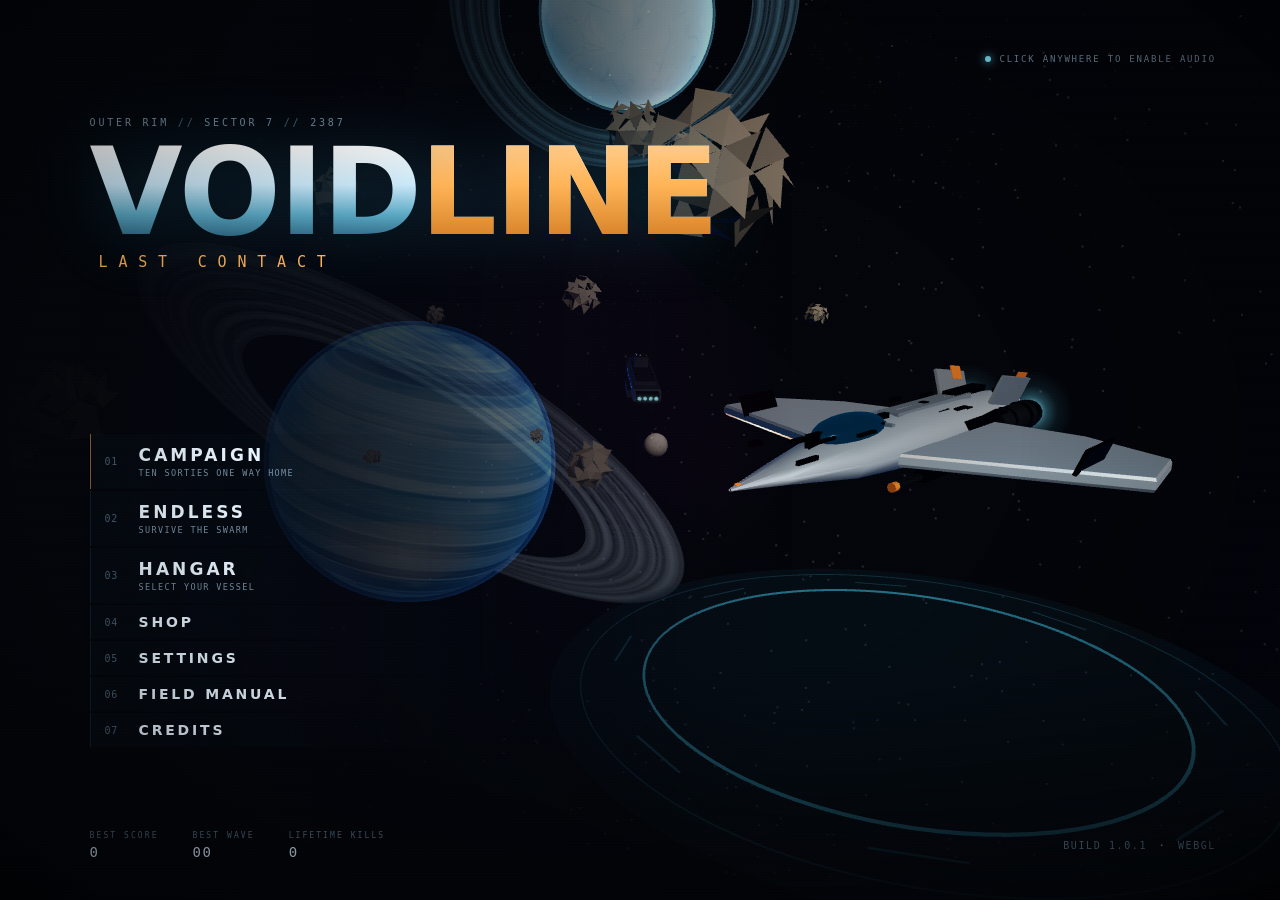
==== commit 47ddf03e: "Update index.html" ====
--- a/index.html
+++ b/index.html
@@ -954,6 +954,69 @@
 
 .eq-actions{display:flex;justify-content:flex-end;margin-bottom:4px}.eq-clear{font-size:10px;padding:4px 8px}.shop-item.equipped{border-color:rgba(126,240,168,.45);box-shadow:0 0 0 1px rgba(126,240,168,.12) inset}.shop-buy.equip-btn{background:rgba(126,232,255,.12)}.shop-item.owned .shop-buy.equip-btn{opacity:1}
 
+
+/* === MOBILE LANDSCAPE PLAYABILITY OVERRIDES (index-only) === */
+body.touch-device { --safe-t: env(safe-area-inset-top, 0px); --safe-r: env(safe-area-inset-right, 0px); --safe-b: env(safe-area-inset-bottom, 0px); --safe-l: env(safe-area-inset-left, 0px); }
+body.touch-device #stage { touch-action: none; }
+body.touch-device #hud { font-size: 10px; }
+body.touch-device .hud-topleft { top: max(6px, var(--safe-t)); left: max(6px, var(--safe-l)); transform: scale(0.82); transform-origin: top left; }
+body.touch-device .hud-topcenter { top: max(4px, var(--safe-t)); transform: translateX(-50%) scale(0.78); transform-origin: top center; }
+body.touch-device .hud-topright { top: max(6px, var(--safe-t)); right: max(6px, var(--safe-r)); transform: scale(0.8); transform-origin: top right; }
+body.touch-device .hud-bottomleft { bottom: max(8px, var(--safe-b)); left: max(6px, var(--safe-l)); transform: scale(0.78); transform-origin: bottom left; opacity: .92; }
+/* Move radar away from right-side touch buttons */
+body.touch-device .hud-bottomright { right: auto; left: 50%; bottom: max(6px, var(--safe-b)); transform: translateX(-50%) scale(0.72); transform-origin: bottom center; }
+body.touch-device .radar-shell { width: 128px; height: 128px; }
+body.touch-device .radar-caption { display: none; }
+body.touch-device .hud-bottomcenter { bottom: max(140px, calc(var(--safe-b) + 132px)); width: min(52vw, 420px); }
+body.touch-device #hint-line { display: none !important; }
+body.touch-device .radio { max-width: 100%; font-size: 10px; padding: 6px 8px; }
+body.touch-device .banner-main, body.touch-device #banner-main { font-size: clamp(22px, 5vw, 34px); }
+body.touch-device .warn { top: 42%; font-size: 12px; padding: 6px 10px; }
+/* Touch controls: smaller, transparent, keep map visible */
+body.touch-device .touch-controls { pointer-events: none; }
+body.touch-device .touch-controls > * { pointer-events: auto; }
+body.touch-device .tc-stick { left: max(10px, var(--safe-l)); bottom: max(10px, var(--safe-b)); width: 116px; height: 116px; opacity: .72; }
+body.touch-device .tc-knob { width: 38px; height: 38px; }
+body.touch-device .tc-stick-ring { inset: 8px; }
+body.touch-device .tc-stick-label { bottom: -14px; font-size: 6px; }
+body.touch-device .tc-throttle { left: max(132px, calc(var(--safe-l) + 124px)); bottom: max(18px, calc(var(--safe-b) + 10px)); transform: scale(0.82); transform-origin: bottom left; opacity: .72; }
+body.touch-device .tc-actions { right: max(8px, var(--safe-r)); bottom: max(8px, var(--safe-b)); width: 168px; gap: 6px; opacity: .72; transform: scale(0.92); transform-origin: bottom right; }
+body.touch-device .tc-btn { min-height: 40px; font-size: 10px; padding: 8px 6px; background: rgba(8,16,28,.42); border-color: rgba(126,232,255,.22); }
+body.touch-device .tc-btn.tc-mini { min-height: 34px; font-size: 9px; }
+body.touch-device .tc-fire, body.touch-device .tc-missile, body.touch-device .tc-boost, body.touch-device .tc-brake { min-height: 42px; }
+body.touch-device .crosshair { transform: translate(-50%, -50%) scale(0.85); }
+body.touch-device .target-bracket { font-size: 10px; }
+@media (orientation: landscape) and (max-height: 520px) {
+  body.touch-device .hud-topleft { transform: scale(0.72); }
+  body.touch-device .hud-topcenter { transform: translateX(-50%) scale(0.68); }
+  body.touch-device .hud-topright { transform: scale(0.7); }
+  body.touch-device .hud-bottomleft { display: none; } /* speed/throttle panel hidden; touch has THR */
+  body.touch-device .hud-bottomright { transform: translateX(-50%) scale(0.62); bottom: max(4px, var(--safe-b)); }
+  body.touch-device .radar-shell { width: 108px; height: 108px; }
+  body.touch-device .hud-bottomcenter { bottom: max(118px, calc(var(--safe-b) + 110px)); }
+  body.touch-device .tc-stick { width: 102px; height: 102px; opacity: .66; }
+  body.touch-device .tc-knob { width: 34px; height: 34px; }
+  body.touch-device .tc-throttle { left: max(116px, calc(var(--safe-l) + 108px)); bottom: max(12px, var(--safe-b)); transform: scale(0.74); opacity: .66; }
+  body.touch-device .tc-actions { width: 156px; gap: 5px; opacity: .66; transform: scale(0.88); }
+  body.touch-device .tc-btn { min-height: 36px; font-size: 9px; }
+  body.touch-device .tc-fire, body.touch-device .tc-missile, body.touch-device .tc-boost, body.touch-device .tc-brake { min-height: 38px; }
+  body.touch-device .combo, body.touch-device #hud-combo { transform: scale(0.85); }
+  body.touch-device .boss-wrap { transform: translateX(-50%) scale(0.78); top: 54px; }
+}
+@media (orientation: landscape) and (max-height: 390px) {
+  body.touch-device .hud-topcenter .objective, body.touch-device #hud-objective { display: none; }
+  body.touch-device .hud-topright .stats-panel { padding: 4px 6px; }
+  body.touch-device .tc-actions { width: 146px; }
+  body.touch-device .radar-shell { width: 94px; height: 94px; }
+}
+/* Build planner / menus on mobile landscape */
+@media (orientation: landscape) and (max-height: 520px) {
+  .buildplan-panel { max-height: 96vh; overflow: auto; }
+  .buildplan-table-wrap { max-height: 34vh; }
+  .buildplan-intro { display: none; }
+  .modal-panel { max-height: 94vh; overflow: auto; }
+  .title-center { transform: scale(0.82); transform-origin: center; }
+}
 </style>
 </head>
 <body>
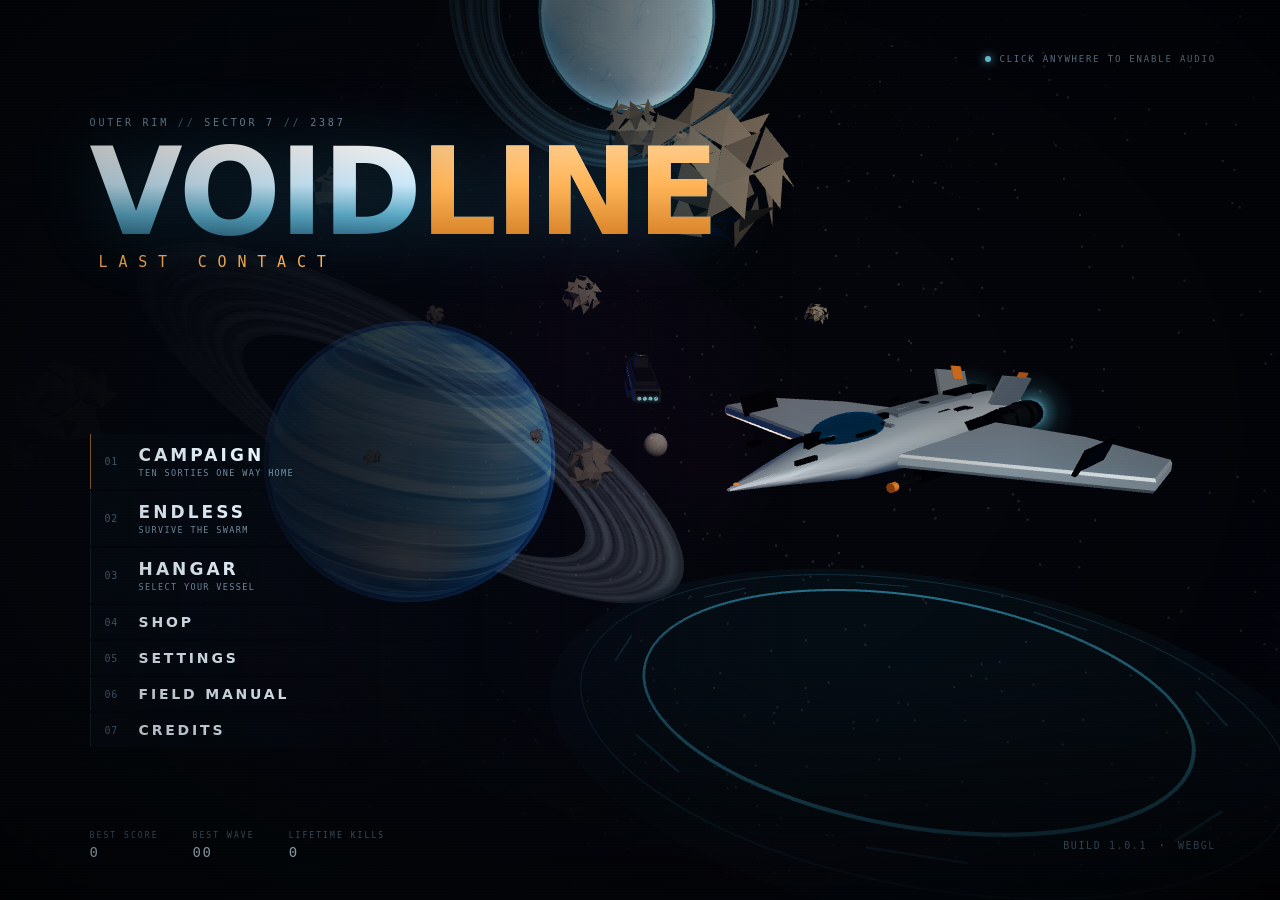
==== commit 8ba58d1e: "Update index.html" ====
--- a/index.html
+++ b/index.html
@@ -964,7 +964,7 @@
 body.touch-device .hud-topright { top: max(6px, var(--safe-t)); right: max(6px, var(--safe-r)); transform: scale(0.8); transform-origin: top right; }
 body.touch-device .hud-bottomleft { bottom: max(8px, var(--safe-b)); left: max(6px, var(--safe-l)); transform: scale(0.78); transform-origin: bottom left; opacity: .92; }
 /* Move radar away from right-side touch buttons */
-body.touch-device .hud-bottomright { right: auto; left: 50%; bottom: max(6px, var(--safe-b)); transform: translateX(-50%) scale(0.72); transform-origin: bottom center; }
+body.touch-device .hud-bottomright { left: auto; right: calc(max(8px, var(--safe-r)) + 176px); bottom: max(6px, var(--safe-b)); transform: scale(0.68); transform-origin: bottom right; z-index: 2; }
 body.touch-device .radar-shell { width: 128px; height: 128px; }
 body.touch-device .radar-caption { display: none; }
 body.touch-device .hud-bottomcenter { bottom: max(140px, calc(var(--safe-b) + 132px)); width: min(52vw, 420px); }
@@ -991,7 +991,7 @@
   body.touch-device .hud-topcenter { transform: translateX(-50%) scale(0.68); }
   body.touch-device .hud-topright { transform: scale(0.7); }
   body.touch-device .hud-bottomleft { display: none; } /* speed/throttle panel hidden; touch has THR */
-  body.touch-device .hud-bottomright { transform: translateX(-50%) scale(0.62); bottom: max(4px, var(--safe-b)); }
+  body.touch-device .hud-bottomright { right: calc(max(8px, var(--safe-r)) + 164px); bottom: max(4px, var(--safe-b)); transform: scale(0.58); transform-origin: bottom right; }
   body.touch-device .radar-shell { width: 108px; height: 108px; }
   body.touch-device .hud-bottomcenter { bottom: max(118px, calc(var(--safe-b) + 110px)); }
   body.touch-device .tc-stick { width: 102px; height: 102px; opacity: .66; }
@@ -1007,6 +1007,7 @@
   body.touch-device .hud-topcenter .objective, body.touch-device #hud-objective { display: none; }
   body.touch-device .hud-topright .stats-panel { padding: 4px 6px; }
   body.touch-device .tc-actions { width: 146px; }
+  body.touch-device .hud-bottomright { right: calc(max(6px, var(--safe-r)) + 152px); }
   body.touch-device .radar-shell { width: 94px; height: 94px; }
 }
 /* Build planner / menus on mobile landscape */
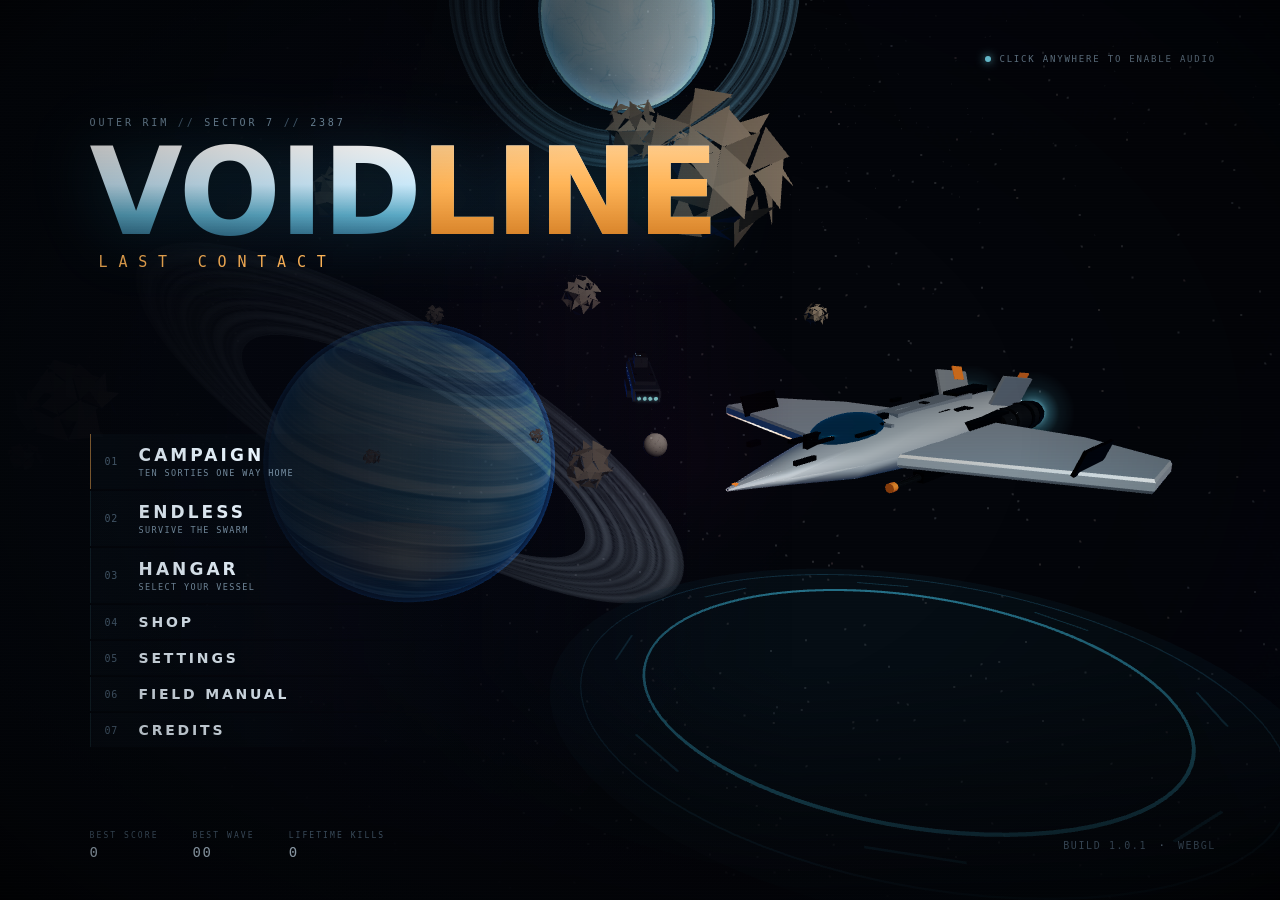
==== commit fa8cc8e9: "Update index.html" ====
--- a/index.html
+++ b/index.html
@@ -2357,10 +2357,10 @@
 ];
 
 VV.ALIEN_TYPES = {
-  drone:   { label: 'DRONE',      hp: 20,  speed: 118, turn: 2.7, radius: 5,  damage: 8,  fireRate: 1.7, range: 340, score: 100, bulletSpeed: 230, scale: 1 },
-  striker: { label: 'STRIKER',    hp: 52,  speed: 92,  turn: 1.8, radius: 8,  damage: 13, fireRate: 1.35, range: 460, score: 250, bulletSpeed: 260, scale: 1 },
-  lancer:  { label: 'LANCER',     hp: 38,  speed: 78,  turn: 1.35, radius: 7, damage: 17, fireRate: 2.4, range: 620, score: 200, bulletSpeed: 400, scale: 1 },
-  boss:    { label: 'HIVE MOTHER',hp: 1700, speed: 40, turn: 0.55, radius: 26, damage: 16, fireRate: 1.1, range: 700, score: 7500, bulletSpeed: 250, scale: 1 }
+  drone:   { label: 'DRONE',      hp: 34,  speed: 136, turn: 3.1,  radius: 5,  damage: 12, fireRate: 1.25, range: 390, score: 120, bulletSpeed: 265, scale: 1 },
+  striker: { label: 'STRIKER',    hp: 88,  speed: 104, turn: 2.15, radius: 8,  damage: 18, fireRate: 0.98, range: 520, score: 300, bulletSpeed: 295, scale: 1 },
+  lancer:  { label: 'LANCER',     hp: 68,  speed: 90,  turn: 1.7,  radius: 7,  damage: 24, fireRate: 1.65, range: 700, score: 260, bulletSpeed: 455, scale: 1 },
+  boss:    { label: 'HIVE MOTHER',hp: 2800, speed: 50,  turn: 0.72, radius: 26, damage: 22, fireRate: 0.78, range: 820, score: 9000, bulletSpeed: 305, scale: 1 }
 };
 
 /* ---------------------------------------------------------------- utilities */
@@ -5488,9 +5488,9 @@
     this.maxWaves = mode === 'campaign' ? 10 : Infinity;
 
     const diff = this.settings.difficulty;
-    if (diff === 'cadet') this.difficulty = { hp: 0.72, dmg: 0.65, count: 0.8 };
-    else if (diff === 'veteran') this.difficulty = { hp: 1.35, dmg: 1.3, count: 1.2 };
-    else this.difficulty = { hp: 1, dmg: 1, count: 1 };
+    if (diff === 'cadet') this.difficulty = { hp: 0.92, dmg: 0.88, count: 0.95 };
+    else if (diff === 'veteran') this.difficulty = { hp: 1.6, dmg: 1.55, count: 1.32 };
+    else this.difficulty = { hp: 1.22, dmg: 1.18, count: 1.14 };
 
     this.equipment = this.loadEquipment ? this.loadEquipment() : (this.equipment || {});
     this.mods = this.getEquipmentMods ? this.getEquipmentMods() : this.mods || {};
@@ -5582,7 +5582,7 @@
       { id: 'pd', name: 'POINT DEFENSE', cost: 95, hp: 130, range: 360, fireRate: 0.12, damage: 5, desc: 'Intercepts nearby enemy threats and harasses close hostiles.', tier: 1 }
     ];
     this.structures = [];
-    this.buildMats = 140;
+    this.buildMats = 165;
     this.buildTier = 1;
     this.maxStructures = 10;
     this.minStructureSpacing = 48;
@@ -6047,17 +6047,20 @@
     const stats = VV.ALIEN_TYPES[type];
     if (!stats) return null;
     const group = VV.Models.makeAlien(type);
-    const scale = type === 'boss' ? (this.wave >= 10 ? 1.12 : 1) : 1;
+    const scale = type === 'boss' ? (this.wave >= 10 ? 1.18 : (this.wave >= 6 ? 1.08 : 1)) : 1;
     group.scale.setScalar(0.01);
     this.root.add(group);
-    const waveScale = 1 + (Math.max(1, this.wave) - 1) * 0.075;
-    const hp = stats.hp * waveScale * this.difficulty.hp * (type === 'boss' && this.wave >= 10 ? 1.35 : 1);
+    const wv = Math.max(1, this.wave) - 1;
+    const waveScale = 1 + wv * 0.115 + Math.min(0.55, wv * 0.018);
+    const bossMult = type === 'boss' ? (1.15 + Math.min(0.85, wv * 0.06)) : 1;
+    const hp = stats.hp * waveScale * this.difficulty.hp * bossMult;
+    const speedMult = 1 + Math.min(0.18, wv * 0.009) + (type === 'boss' ? 0.06 : 0);
     const e = {
       type, stats, group, pos: pos.clone(), quat: new THREE.Quaternion(),
-      hp, hpMax: hp, alive: true, spawnT: 0.65, age: 0, scale,
+      hp, hpMax: hp, alive: true, spawnT: type === 'boss' ? 0.85 : 0.55, age: 0, scale,
       radius: stats.radius * (type === 'boss' ? scale : 1),
-      speed: stats.speed, turn: stats.turn,
-      fireTimer: 1 + Math.random() * stats.fireRate,
+      speed: stats.speed * speedMult, turn: stats.turn * (1 + Math.min(0.12, wv * 0.006)),
+      fireTimer: 0.55 + Math.random() * Math.max(0.35, stats.fireRate * 0.85),
       orbitDir: Math.random() < 0.5 ? 1 : -1,
       aiTimer: 0, bob: Math.random() * 10,
       muzzles: (group.userData.muzzles || []).map(m => m.position.clone()),
@@ -6205,9 +6208,14 @@
       if (e.type === 'boss') {
         e.bossSpawnTimer -= dt;
         if (e.bossSpawnTimer <= 0) {
-          e.bossSpawnTimer = 11;
-          const escorts = this.enemies.filter(x => x.alive && x.type === 'drone').length;
-          if (escorts < 5) this.pending.push('drone');
+          e.bossSpawnTimer = Math.max(5.5, 8.5 - Math.min(2.5, (this.wave || 1) * 0.18));
+          const escorts = this.enemies.filter(x => x.alive && x.type !== 'boss').length;
+          if (escorts < (9 + Math.floor((this.wave || 1) * 0.35))) {
+            const r = Math.random();
+            this.pending.push(r < 0.5 ? 'drone' : (r < 0.82 ? 'striker' : 'lancer'));
+            if (this.boss && this.boss.hp < this.boss.hpMax * 0.55 && Math.random() < 0.45) this.pending.push('drone');
+          }
+          if (this.boss && this.boss.hp < this.boss.hpMax * 0.35) this.ui.warn('HIVE MOTHER ENRAGED');
         }
       }
 
@@ -6224,12 +6232,12 @@
         const sHit = e.radius + (structTarget.id === 'mine' ? 5 : 7);
         if (structDist < sHit) {
           if (structTarget.id === 'mine') { this.detonateMine(structTarget, e); if (e.alive) this.killEnemy(e, false); continue; }
-          this.damageStructure(structTarget, (e.type === 'drone' ? 22 : e.type === 'boss' ? 35 : 26) * (this.difficulty.dmg || 1), e.pos.clone());
+          this.damageStructure(structTarget, (e.type === 'drone' ? 30 : e.type === 'boss' ? 55 : 38) * (this.difficulty.dmg || 1), e.pos.clone());
           if (e.type === 'drone') { this.killEnemy(e, false); continue; }
           e.pos.addScaledVector(e.pos.clone().sub(structTarget.pos).normalize(), 24);
           this.shake = Math.min(1, this.shake + 0.12);
           if (e.hp <= 0) { this.killEnemy(e, false); continue; }
-        } else if ((e.type === 'drone' || e.type === 'striker') && structDist < 180 && structDist < dist * 0.85) {
+        } else if ((e.type === 'drone' || e.type === 'striker' || e.type === 'lancer') && structDist < 240 && structDist < dist * 0.9) {
           // bias some attackers toward structures
           const toS = structTarget.pos.clone().sub(e.pos).normalize();
           e.pos.addScaledVector(toS, 18 * dt);
@@ -6238,14 +6246,15 @@
       const contactDist = e.radius + this.shipData.spec.radius;
       if (dist < contactDist) {
         if (e.type === 'drone') {
-          this.damagePlayer(16 * this.difficulty.dmg, e.pos);
+          this.damagePlayer(24 * this.difficulty.dmg, e.pos);
           this.killEnemy(e, false);
           continue;
         } else {
-          this.damagePlayer(20 * this.difficulty.dmg, e.pos);
-          const push = dir.clone().multiplyScalar(-1);
-          e.pos.addScaledVector(push, 40);
-          this.shake = Math.min(1, this.shake + 0.2);
+          const ramDmg = (e.type === 'boss' ? 42 : e.type === 'lancer' ? 30 : 28) * this.difficulty.dmg;
+          this.damagePlayer(ramDmg, e.pos);
+          const push = e.pos.clone().sub(this.player.pos).normalize();
+          e.pos.addScaledVector(push, e.type === 'boss' ? 30 : 46);
+          this.shake = Math.min(1, this.shake + (e.type === 'boss' ? 0.35 : 0.24));
         }
       }
     }
@@ -6265,11 +6274,21 @@
 
     const dmg = stats.damage * this.difficulty.dmg;
     if (e.type === 'boss') {
-      for (let i = -2; i <= 2; i++) {
-        const spread = dir.clone().applyAxisAngle(new THREE.Vector3(0, 1, 0), i * 0.035);
-        this.spawnEnemyBullet(origin, spread, stats.bulletSpeed, dmg, 0xff3355, 0.9, 3.4);
-      }
-      this.audio.play('bossFire', { volume: 0.38 });
+      const up = new THREE.Vector3(0, 1, 0);
+      const baseAim = d.clone();
+      const enraged = e.hp < e.hpMax * 0.45;
+      const count = enraged ? 9 : 7;
+      const half = (count - 1) / 2;
+      for (let i = -half; i <= half; i++) {
+        const spread = baseAim.clone().applyAxisAngle(up, i * (enraged ? 0.032 : 0.038));
+        if (enraged) spread.y += (Math.random() - 0.5) * 0.02;
+        spread.normalize();
+        this.spawnEnemyBullet(origin, spread, stats.bulletSpeed * (enraged ? 1.08 : 1), dmg * (enraged ? 1.1 : 1), enraged ? 0xff2244 : 0xff3355, 0.95, 3.5);
+      }
+      if (Math.random() < (enraged ? 0.75 : 0.45)) {
+        this.spawnEnemyBullet(origin, baseAim.clone(), stats.bulletSpeed * 1.12, dmg * 1.15, 0xff6677, 0.7, 2.8);
+      }
+      this.audio.play('bossFire', { volume: enraged ? 0.5 : 0.4 });
     } else {
       const spread = d.clone().add(new THREE.Vector3(
         (Math.random() - 0.5) * 0.02, (Math.random() - 0.5) * 0.02, (Math.random() - 0.5) * 0.02
@@ -6445,10 +6464,10 @@
       this.score += points;
       this.kills++;
       if (this.addProfileStat) this.addProfileStat('lifetimeKills', 1);
-      const coinReward = Math.round((e.type === 'boss' ? 250 : e.type === 'capital' ? 80 : e.type === 'striker' ? 20 : 10) * mult * (mods.coinMult || 1));
+      const coinReward = Math.round((e.type === 'boss' ? 320 : e.type === 'capital' ? 90 : e.type === 'striker' ? 24 : 12) * mult * (mods.coinMult || 1));
       if (this.addCoins) this.addCoins(coinReward);
       if (this.addProfileStat) this.addProfileStat('lifetimeCoins', coinReward);
-      const matReward = Math.round((e.type === 'boss' ? 80 : e.type === 'capital' ? 28 : e.type === 'striker' ? 10 : 6) * (1 + (mult - 1) * 0.1));
+      const matReward = Math.round((e.type === 'boss' ? 110 : e.type === 'capital' ? 34 : e.type === 'striker' ? 13 : 8) * (1 + (mult - 1) * 0.12));
       this.buildMats = (this.buildMats || 0) + matReward;
       if (mult >= 3) this.ui.toast(`${mult}x CHAIN  +${points}  +${coinReward}C  +${matReward}M`, true);
       else this.ui.toast(`+${points}  +${coinReward}C  +${matReward}M`, false);
@@ -6626,7 +6645,7 @@
           this.player.hull += heal;
           this.ui.toast(`+${Math.round(heal)} HULL RESTORED`);
         } else {
-          this.player.rockets = Math.min(rocketMax, this.player.rockets + 3);
+          this.player.rockets = Math.min(rocketMax, this.player.rockets + 2);
           this.ui.toast('+3 MISSILES', true);
         }
         this.audio.play(pk.kind === 'repair' ? 'pickupRepair' : 'pickupRocket', { volume: 0.9 });
@@ -6657,13 +6676,14 @@
 
     if (this.pending.length > 0) {
       this.spawnTimer = (this.spawnTimer || 0) - dt;
-      const maxAlive = Math.min(12, 5 + Math.floor(this.wave * 0.8) + (this.boss ? 3 : 0));
+      const maxAlive = Math.min(18, 7 + Math.floor(this.wave * 1.05) + (this.boss ? 4 : 0));
       if (this.spawnTimer <= 0 && this.enemies.length < maxAlive) {
         const type = this.pending.shift();
         const isBoss = type === 'boss';
         const pos = this.findSpawnPos(isBoss ? 400 : 330, isBoss ? 460 : 560, isBoss);
         this.spawnEnemy(type, pos);
-        this.spawnTimer = 0.85 + Math.random() * 0.7;
+        const baseSpawn = isBoss ? 1.15 : (0.52 - Math.min(0.18, this.wave * 0.012) + Math.random() * 0.38);
+        this.spawnTimer = Math.max(0.28, baseSpawn);
       }
     }
 
@@ -6679,12 +6699,12 @@
     this.pending = [];
     this.spawnTimer = 0.6;
 
-    const isBossWave = (this.wave % 5 === 0);
+    const isBossWave = (this.mode === 'campaign') ? (this.wave % 4 === 0 || this.wave >= (this.maxWaves || 10)) : (this.wave % 3 === 0);
     this.buildObjectives = this.buildObjectives || { requiredDeploys: 0, deployedThisWave: 0, bonusClaimed: false };
     this.buildObjectives.deployedThisWave = 0;
     this.buildObjectives.bonusClaimed = false;
-    this.buildObjectives.requiredDeploys = (!isBossWave && this.mode === 'campaign' && (this.wave === 2 || this.wave % 4 === 0)) ? 1 : 0;
-    if (this.buildObjectives.requiredDeploys > 0) this.buildMats = (this.buildMats || 0) + 35;
+    this.buildObjectives.requiredDeploys = (!isBossWave && this.mode === 'campaign' && (this.wave === 2 || this.wave === 3 || this.wave % 3 === 0)) ? 1 : 0;
+    if (this.buildObjectives.requiredDeploys > 0) this.buildMats = (this.buildMats || 0) + 45;
     this.ui.banner('INCOMING', isBossWave ? 'HIVE MOTHER' : `WAVE ${String(this.wave).padStart(2, '0')}`);
     this.ui.updateHUD(this.hudState());
     this.audio.play('waveStart', { volume: isBossWave ? 0.9 : 0.75 });
@@ -6692,22 +6712,26 @@
 
     if (isBossWave) {
       this.pending.push('boss');
-      const escorts = Math.min(6, 2 + Math.floor(this.wave / 2));
+      const escorts = Math.min(10, 4 + Math.floor(this.wave * 0.75));
       for (let i = 0; i < escorts; i++) {
-        this.pending.push(Math.random() < 0.6 ? 'drone' : 'striker');
-      }
+        const r = Math.random();
+        this.pending.push(r < 0.45 ? 'drone' : (r < 0.78 ? 'striker' : 'lancer'));
+      }
+      if (this.wave >= 7) { this.pending.push('striker'); this.pending.push('lancer'); }
       this.audio.play('alarm');
-      this.say('COMMAND', this.wave >= 10
+      this.say('COMMAND', (this.mode === 'campaign' && this.wave >= (this.maxWaves || 10))
         ? "Final contact. That's the hive mother herself. End this."
         : "Massive energy signature — it's a hive mother. Watch your six.", 6);
     } else {
       const w = this.wave;
-      let drones = Math.round((3 + w * 1.15) * this.difficulty.count);
-      let strikers = w >= 2 ? Math.round((w * 0.55) * this.difficulty.count) : 0;
-      let lancers = w >= 3 ? Math.round((w * 0.35) * this.difficulty.count) : 0;
-      drones = Math.min(drones, 14);
-      strikers = Math.min(strikers, 6);
-      lancers = Math.min(lancers, 5);
+      let drones = Math.round((5 + w * 1.55) * this.difficulty.count);
+      if (w >= 5) { strikers += 1; lancers += 1; }
+      if (w >= 8) { drones += 2; strikers += 1; }
+      let strikers = w >= 1 ? Math.round((1.2 + w * 0.78) * this.difficulty.count) : 0;
+      let lancers = w >= 2 ? Math.round((0.8 + w * 0.55) * this.difficulty.count) : 0;
+      drones = Math.min(drones, 20);
+      strikers = Math.min(strikers, 10);
+      lancers = Math.min(lancers, 8);
       for (let i = 0; i < drones; i++) this.pending.push('drone');
       for (let i = 0; i < strikers; i++) this.pending.push('striker');
       for (let i = 0; i < lancers; i++) this.pending.push('lancer');
@@ -6744,16 +6768,16 @@
       return;
     }
     this.intermission = true;
-    this.interTimer = 6.5;
+    this.interTimer = 4.6;
     for (const b of this.enemyBullets) {
       b.active = false;
       b.group.visible = false;
     }
-    let bonus = 300 + this.wave * 90;
+    let bonus = 320 + this.wave * 110;
     const bo = this.buildObjectives || {};
     let buildBonus = 0;
     if (bo.requiredDeploys > 0 && (bo.deployedThisWave || 0) >= bo.requiredDeploys && !bo.bonusClaimed) {
-      buildBonus = 55 + this.wave * 8;
+      buildBonus = 70 + this.wave * 10;
       this.buildMats = (this.buildMats || 0) + buildBonus;
       bo.bonusClaimed = true;
       this.addProfileStat && this.addProfileStat('buildObjectives', 1);
@@ -6763,9 +6787,9 @@
     const hullMax = this.hullMax || spec.hull;
     const shieldMax = this.shieldMax || spec.shield;
     const rocketMax = this.rocketMax || spec.rockets;
-    this.player.hull = Math.min(hullMax, this.player.hull + hullMax * 0.18);
-    this.player.rockets = Math.min(rocketMax, this.player.rockets + 3);
-    this.player.shield = shieldMax;
+    this.player.hull = Math.min(hullMax, this.player.hull + hullMax * 0.08);
+    this.player.rockets = Math.min(rocketMax, this.player.rockets + 2);
+    this.player.shield = Math.min(shieldMax, Math.max(this.player.shield || 0, shieldMax * 0.55));
     this.ui.banner('SECTOR CLEAR', buildBonus ? `REGROUP · +${bonus} · +${buildBonus} MATS` : `REGROUP · +${bonus}`, 2800);
     this.say('COMMAND', buildBonus ? 'Sector clear. Field deployment objective complete — bonus materials awarded.' : 'Sector clear. Nanites are patching your hull — rearm and standby.', 5);
     this.audio.play('waveClear', { volume: 0.85 });
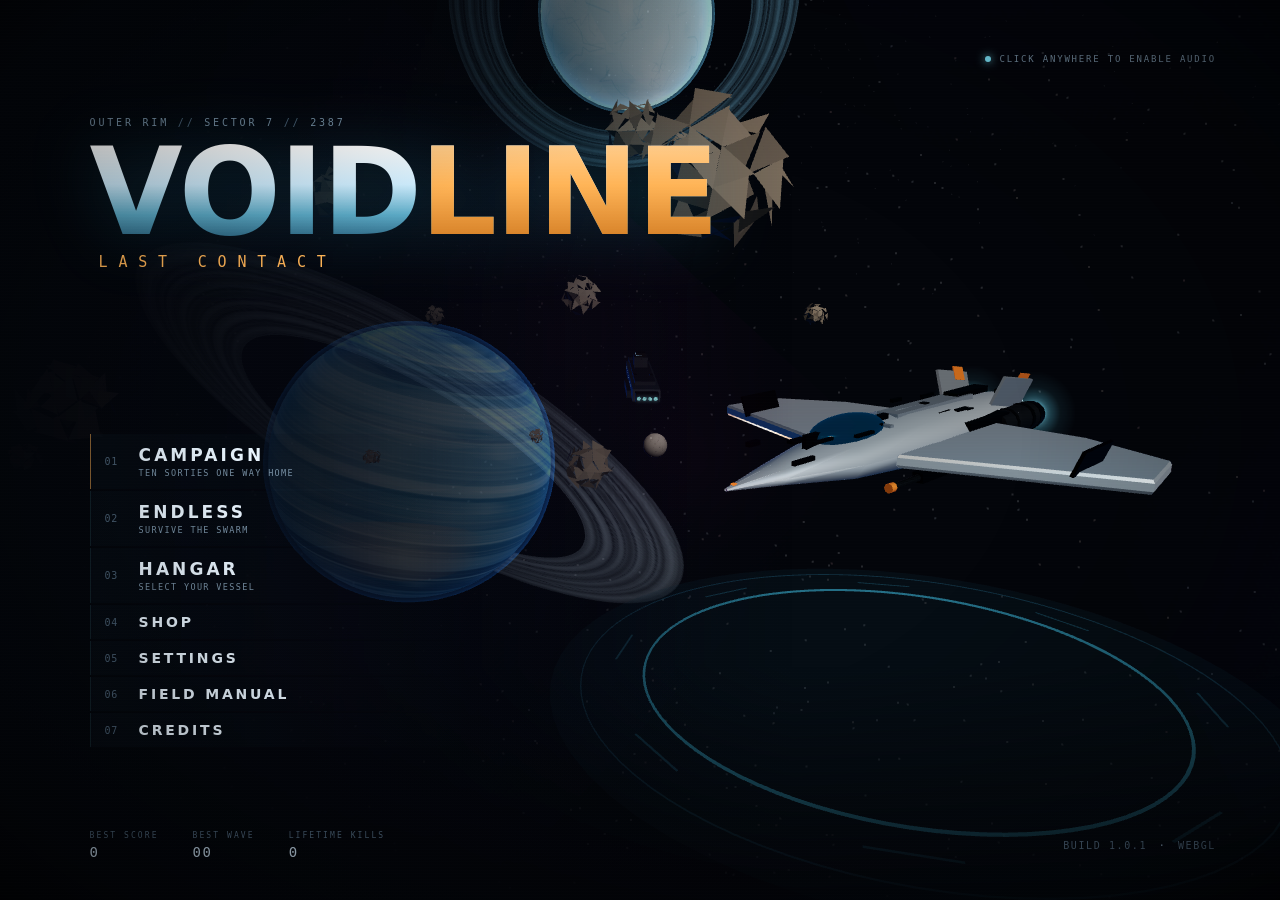
==== commit 4bbf2907: "Update index.html" ====
--- a/index.html
+++ b/index.html
@@ -959,56 +959,102 @@
 body.touch-device { --safe-t: env(safe-area-inset-top, 0px); --safe-r: env(safe-area-inset-right, 0px); --safe-b: env(safe-area-inset-bottom, 0px); --safe-l: env(safe-area-inset-left, 0px); }
 body.touch-device #stage { touch-action: none; }
 body.touch-device #hud { font-size: 10px; }
-body.touch-device .hud-topleft { top: max(6px, var(--safe-t)); left: max(6px, var(--safe-l)); transform: scale(0.82); transform-origin: top left; }
-body.touch-device .hud-topcenter { top: max(4px, var(--safe-t)); transform: translateX(-50%) scale(0.78); transform-origin: top center; }
-body.touch-device .hud-topright { top: max(6px, var(--safe-t)); right: max(6px, var(--safe-r)); transform: scale(0.8); transform-origin: top right; }
-body.touch-device .hud-bottomleft { bottom: max(8px, var(--safe-b)); left: max(6px, var(--safe-l)); transform: scale(0.78); transform-origin: bottom left; opacity: .92; }
-/* Move radar away from right-side touch buttons */
-body.touch-device .hud-bottomright { left: auto; right: calc(max(8px, var(--safe-r)) + 176px); bottom: max(6px, var(--safe-b)); transform: scale(0.68); transform-origin: bottom right; z-index: 2; }
-body.touch-device .radar-shell { width: 128px; height: 128px; }
-body.touch-device .radar-caption { display: none; }
-body.touch-device .hud-bottomcenter { bottom: max(140px, calc(var(--safe-b) + 132px)); width: min(52vw, 420px); }
+/* Compact HUD, leave top-right clear for pause + map */
+body.touch-device .hud-topleft { top: max(6px, var(--safe-t)); left: max(6px, var(--safe-l)); transform: scale(0.78); transform-origin: top left; z-index: 6; }
+body.touch-device .hud-topcenter { top: max(4px, var(--safe-t)); transform: translateX(-50%) scale(0.74); transform-origin: top center; z-index: 6; }
+body.touch-device .hud-topright { top: max(6px, var(--safe-t)); right: calc(max(8px, var(--safe-r)) + 118px); transform: scale(0.72); transform-origin: top right; z-index: 6; }
+body.touch-device .hud-bottomleft { bottom: max(8px, var(--safe-b)); left: max(6px, var(--safe-l)); transform: scale(0.74); transform-origin: bottom left; opacity: .92; z-index: 6; }
+body.touch-device .hud-bottomcenter { bottom: max(148px, calc(var(--safe-b) + 138px)); width: min(52vw, 420px); z-index: 6; }
 body.touch-device #hint-line { display: none !important; }
 body.touch-device .radio { max-width: 100%; font-size: 10px; padding: 6px 8px; }
 body.touch-device .banner-main, body.touch-device #banner-main { font-size: clamp(22px, 5vw, 34px); }
 body.touch-device .warn { top: 42%; font-size: 12px; padding: 6px 10px; }
-/* Touch controls: smaller, transparent, keep map visible */
-body.touch-device .touch-controls { pointer-events: none; }
-body.touch-device .touch-controls > * { pointer-events: auto; }
-body.touch-device .tc-stick { left: max(10px, var(--safe-l)); bottom: max(10px, var(--safe-b)); width: 116px; height: 116px; opacity: .72; }
-body.touch-device .tc-knob { width: 38px; height: 38px; }
-body.touch-device .tc-stick-ring { inset: 8px; }
-body.touch-device .tc-stick-label { bottom: -14px; font-size: 6px; }
-body.touch-device .tc-throttle { left: max(132px, calc(var(--safe-l) + 124px)); bottom: max(18px, calc(var(--safe-b) + 10px)); transform: scale(0.82); transform-origin: bottom left; opacity: .72; }
-body.touch-device .tc-actions { right: max(8px, var(--safe-r)); bottom: max(8px, var(--safe-b)); width: 168px; gap: 6px; opacity: .72; transform: scale(0.92); transform-origin: bottom right; }
-body.touch-device .tc-btn { min-height: 40px; font-size: 10px; padding: 8px 6px; background: rgba(8,16,28,.42); border-color: rgba(126,232,255,.22); }
-body.touch-device .tc-btn.tc-mini { min-height: 34px; font-size: 9px; }
-body.touch-device .tc-fire, body.touch-device .tc-missile, body.touch-device .tc-boost, body.touch-device .tc-brake { min-height: 42px; }
 body.touch-device .crosshair { transform: translate(-50%, -50%) scale(0.85); }
 body.touch-device .target-bracket { font-size: 10px; }
+
+/* Settings/pause: top-right corner, clearly visible and operative */
+body.touch-device #tc-pause, body.touch-device .tc-pause {
+  position: fixed !important;
+  top: max(8px, var(--safe-t)) !important;
+  right: max(8px, var(--safe-r)) !important;
+  bottom: auto !important; left: auto !important;
+  width: 52px !important; height: 40px !important; min-height: 40px !important;
+  z-index: 40 !important;
+  display: inline-flex !important; align-items: center; justify-content: center;
+  font-size: 13px !important; font-weight: 700; letter-spacing: .06em;
+  color: #fff !important;
+  background: rgba(10, 22, 38, 0.88) !important;
+  border: 1px solid rgba(126,232,255,0.55) !important;
+  border-radius: 10px !important;
+  box-shadow: 0 2px 10px rgba(0,0,0,.35);
+  opacity: 1 !important;
+  pointer-events: auto !important;
+  touch-action: manipulation;
+}
+
+/* Map/radar: just below settings button at top-right */
+body.touch-device .hud-bottomright {
+  position: fixed !important;
+  top: calc(max(8px, var(--safe-t)) + 46px) !important;
+  right: max(8px, var(--safe-r)) !important;
+  bottom: auto !important; left: auto !important;
+  transform: scale(0.78) !important;
+  transform-origin: top right !important;
+  z-index: 30 !important;
+  pointer-events: none;
+}
+body.touch-device .radar-shell { width: 128px; height: 128px; }
+body.touch-device .radar-caption { font-size: 6px; opacity: .9; }
+
+/* Touch controls: clearly visible and operative */
+body.touch-device .touch-controls { pointer-events: none; z-index: 25; }
+body.touch-device .touch-controls > * { pointer-events: auto; }
+body.touch-device .tc-stick { left: max(10px, var(--safe-l)); bottom: max(10px, var(--safe-b)); width: 120px; height: 120px; opacity: .88; z-index: 26; }
+body.touch-device .tc-knob { width: 40px; height: 40px; }
+body.touch-device .tc-stick-ring { inset: 8px; border-color: rgba(126,232,255,.45); }
+body.touch-device .tc-stick-label { bottom: -14px; font-size: 6px; color: rgba(255,255,255,.75); }
+body.touch-device .tc-throttle { left: max(136px, calc(var(--safe-l) + 128px)); bottom: max(18px, calc(var(--safe-b) + 10px)); transform: scale(0.86); transform-origin: bottom left; opacity: .9; z-index: 26; }
+body.touch-device .tc-actions { right: max(8px, var(--safe-r)); bottom: max(8px, var(--safe-b)); width: 174px; gap: 7px; opacity: 1; transform: scale(0.96); transform-origin: bottom right; z-index: 26; }
+body.touch-device .tc-btn {
+  min-height: 44px; font-size: 11px; font-weight: 700; padding: 8px 6px;
+  color: #fff;
+  background: rgba(10, 22, 38, 0.82);
+  border: 1px solid rgba(126,232,255,0.42);
+  border-radius: 10px;
+  box-shadow: 0 1px 6px rgba(0,0,0,.25);
+  touch-action: manipulation;
+}
+body.touch-device .tc-btn:active, body.touch-device .tc-btn.active { background: rgba(126,232,255,0.22); border-color: rgba(126,232,255,0.75); }
+body.touch-device .tc-btn.tc-mini { min-height: 38px; font-size: 10px; }
+body.touch-device .tc-fire, body.touch-device .tc-missile, body.touch-device .tc-boost, body.touch-device .tc-brake { min-height: 46px; }
+body.touch-device .tc-fire { border-color: rgba(255,170,90,.45); }
+body.touch-device .tc-missile { border-color: rgba(255,120,120,.45); }
+body.touch-device .tc-boost { border-color: rgba(120,220,255,.5); }
+
 @media (orientation: landscape) and (max-height: 520px) {
-  body.touch-device .hud-topleft { transform: scale(0.72); }
-  body.touch-device .hud-topcenter { transform: translateX(-50%) scale(0.68); }
-  body.touch-device .hud-topright { transform: scale(0.7); }
-  body.touch-device .hud-bottomleft { display: none; } /* speed/throttle panel hidden; touch has THR */
-  body.touch-device .hud-bottomright { right: calc(max(8px, var(--safe-r)) + 164px); bottom: max(4px, var(--safe-b)); transform: scale(0.58); transform-origin: bottom right; }
-  body.touch-device .radar-shell { width: 108px; height: 108px; }
-  body.touch-device .hud-bottomcenter { bottom: max(118px, calc(var(--safe-b) + 110px)); }
-  body.touch-device .tc-stick { width: 102px; height: 102px; opacity: .66; }
-  body.touch-device .tc-knob { width: 34px; height: 34px; }
-  body.touch-device .tc-throttle { left: max(116px, calc(var(--safe-l) + 108px)); bottom: max(12px, var(--safe-b)); transform: scale(0.74); opacity: .66; }
-  body.touch-device .tc-actions { width: 156px; gap: 5px; opacity: .66; transform: scale(0.88); }
-  body.touch-device .tc-btn { min-height: 36px; font-size: 9px; }
-  body.touch-device .tc-fire, body.touch-device .tc-missile, body.touch-device .tc-boost, body.touch-device .tc-brake { min-height: 38px; }
-  body.touch-device .combo, body.touch-device #hud-combo { transform: scale(0.85); }
+  body.touch-device .hud-topleft { transform: scale(0.68); }
+  body.touch-device .hud-topcenter { transform: translateX(-50%) scale(0.64); }
+  body.touch-device .hud-topright { right: calc(max(6px, var(--safe-r)) + 106px); transform: scale(0.64); }
+  body.touch-device .hud-bottomleft { display: none; }
+  body.touch-device .hud-bottomcenter { bottom: max(124px, calc(var(--safe-b) + 114px)); }
+  body.touch-device #tc-pause, body.touch-device .tc-pause { width: 48px !important; height: 36px !important; min-height: 36px !important; top: max(6px, var(--safe-t)) !important; }
+  body.touch-device .hud-bottomright { top: calc(max(6px, var(--safe-t)) + 42px) !important; transform: scale(0.66) !important; }
+  body.touch-device .radar-shell { width: 112px; height: 112px; }
+  body.touch-device .radar-caption { display: none; }
+  body.touch-device .tc-stick { width: 106px; height: 106px; opacity: .86; }
+  body.touch-device .tc-knob { width: 36px; height: 36px; }
+  body.touch-device .tc-throttle { left: max(120px, calc(var(--safe-l) + 112px)); bottom: max(12px, var(--safe-b)); transform: scale(0.78); opacity: .88; }
+  body.touch-device .tc-actions { width: 162px; gap: 6px; transform: scale(0.92); }
+  body.touch-device .tc-btn { min-height: 40px; font-size: 10px; }
+  body.touch-device .tc-fire, body.touch-device .tc-missile, body.touch-device .tc-boost, body.touch-device .tc-brake { min-height: 42px; }
   body.touch-device .boss-wrap { transform: translateX(-50%) scale(0.78); top: 54px; }
 }
 @media (orientation: landscape) and (max-height: 390px) {
   body.touch-device .hud-topcenter .objective, body.touch-device #hud-objective { display: none; }
-  body.touch-device .hud-topright .stats-panel { padding: 4px 6px; }
-  body.touch-device .tc-actions { width: 146px; }
-  body.touch-device .hud-bottomright { right: calc(max(6px, var(--safe-r)) + 152px); }
-  body.touch-device .radar-shell { width: 94px; height: 94px; }
+  body.touch-device .hud-topright { display: none; } /* keep pause+map clear */
+  body.touch-device .tc-actions { width: 152px; }
+  body.touch-device .hud-bottomright { transform: scale(0.58) !important; }
+  body.touch-device .radar-shell { width: 100px; height: 100px; }
 }
 /* Build planner / menus on mobile landscape */
 @media (orientation: landscape) and (max-height: 520px) {
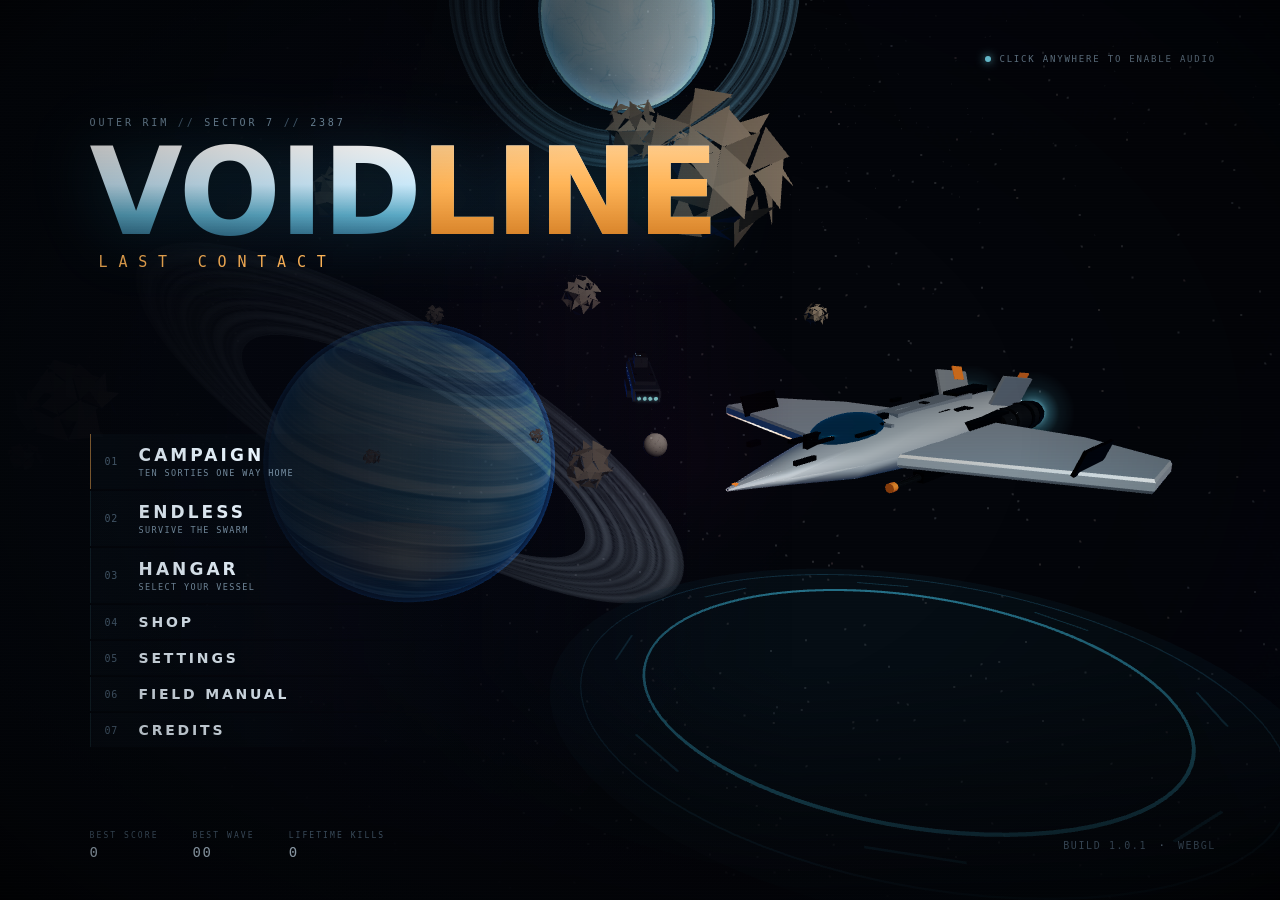
==== commit 43390649: "Update index.html" ====
--- a/index.html
+++ b/index.html
@@ -955,114 +955,147 @@
 .eq-actions{display:flex;justify-content:flex-end;margin-bottom:4px}.eq-clear{font-size:10px;padding:4px 8px}.shop-item.equipped{border-color:rgba(126,240,168,.45);box-shadow:0 0 0 1px rgba(126,240,168,.12) inset}.shop-buy.equip-btn{background:rgba(126,232,255,.12)}.shop-item.owned .shop-buy.equip-btn{opacity:1}
 
 
-/* === MOBILE LANDSCAPE PLAYABILITY OVERRIDES (index-only) === */
-body.touch-device { --safe-t: env(safe-area-inset-top, 0px); --safe-r: env(safe-area-inset-right, 0px); --safe-b: env(safe-area-inset-bottom, 0px); --safe-l: env(safe-area-inset-left, 0px); }
+/* === MOBILE LANDSCAPE PLAYABILITY OVERRIDES (index-only, responsive) === */
+body.touch-device { --sat: env(safe-area-inset-top, 0px); --sar: env(safe-area-inset-right, 0px); --sab: env(safe-area-inset-bottom, 0px); --sal: env(safe-area-inset-left, 0px); }
 body.touch-device #stage { touch-action: none; }
-body.touch-device #hud { font-size: 10px; }
-/* Compact HUD, leave top-right clear for pause + map */
-body.touch-device .hud-topleft { top: max(6px, var(--safe-t)); left: max(6px, var(--safe-l)); transform: scale(0.78); transform-origin: top left; z-index: 6; }
-body.touch-device .hud-topcenter { top: max(4px, var(--safe-t)); transform: translateX(-50%) scale(0.74); transform-origin: top center; z-index: 6; }
-body.touch-device .hud-topright { top: max(6px, var(--safe-t)); right: calc(max(8px, var(--safe-r)) + 118px); transform: scale(0.72); transform-origin: top right; z-index: 6; }
-body.touch-device .hud-bottomleft { bottom: max(8px, var(--safe-b)); left: max(6px, var(--safe-l)); transform: scale(0.74); transform-origin: bottom left; opacity: .92; z-index: 6; }
-body.touch-device .hud-bottomcenter { bottom: max(148px, calc(var(--safe-b) + 138px)); width: min(52vw, 420px); z-index: 6; }
+body.touch-device #hud { font-size: clamp(8px, 1.8vmin, 11px); }
 body.touch-device #hint-line { display: none !important; }
-body.touch-device .radio { max-width: 100%; font-size: 10px; padding: 6px 8px; }
-body.touch-device .banner-main, body.touch-device #banner-main { font-size: clamp(22px, 5vw, 34px); }
-body.touch-device .warn { top: 42%; font-size: 12px; padding: 6px 10px; }
-body.touch-device .crosshair { transform: translate(-50%, -50%) scale(0.85); }
-body.touch-device .target-bracket { font-size: 10px; }
-
-/* Settings/pause: top-right corner, clearly visible and operative */
+body.touch-device .crosshair { transform: translate(-50%, -50%) scale(clamp(0.72, 1.5vmin, 0.9)); }
+body.touch-device .banner-main, body.touch-device #banner-main { font-size: clamp(18px, 5vmin, 36px); }
+body.touch-device .warn { top: 42%; font-size: clamp(10px, 2vmin, 13px); padding: 6px 10px; }
+
+/* Top-left / top-center: compact and fluid */
+body.touch-device .hud-topleft { top: max(4px, var(--sat)); left: max(4px, var(--sal)); transform: scale(clamp(0.58, 0.12vmin + 0.52, 0.82)); transform-origin: top left; z-index: 6; max-width: 28vw; }
+body.touch-device .hud-topcenter { top: max(2px, var(--sat)); left: 50%; transform: translateX(-50%) scale(clamp(0.56, 0.1vmin + 0.5, 0.78)); transform-origin: top center; z-index: 6; max-width: 46vw; }
+/* Top-right stats: keep left of pause+radar; hide when too narrow */
+body.touch-device .hud-topright {
+  top: max(4px, var(--sat));
+  right: calc(max(6px, var(--sar)) + clamp(108px, 22vmin, 170px));
+  left: auto;
+  transform: scale(clamp(0.54, 0.1vmin + 0.48, 0.74));
+  transform-origin: top right;
+  z-index: 6; max-width: min(34vw, 220px);
+}
+
+/* Settings/pause: fixed top-right, always visible/operative */
 body.touch-device #tc-pause, body.touch-device .tc-pause {
   position: fixed !important;
-  top: max(8px, var(--safe-t)) !important;
-  right: max(8px, var(--safe-r)) !important;
+  top: max(6px, var(--sat)) !important;
+  right: max(6px, var(--sar)) !important;
   bottom: auto !important; left: auto !important;
-  width: 52px !important; height: 40px !important; min-height: 40px !important;
-  z-index: 40 !important;
+  width: clamp(42px, 9vmin, 56px) !important;
+  height: clamp(34px, 7vmin, 42px) !important;
+  min-height: 0 !important;
+  z-index: 60 !important;
   display: inline-flex !important; align-items: center; justify-content: center;
-  font-size: 13px !important; font-weight: 700; letter-spacing: .06em;
+  font: 700 clamp(10px, 2.2vmin, 14px)/1 system-ui, sans-serif !important;
   color: #fff !important;
-  background: rgba(10, 22, 38, 0.88) !important;
-  border: 1px solid rgba(126,232,255,0.55) !important;
-  border-radius: 10px !important;
+  background: rgba(10, 22, 38, 0.92) !important;
+  border: 1px solid rgba(126,232,255,0.6) !important;
+  border-radius: clamp(8px, 1.6vmin, 10px) !important;
   box-shadow: 0 2px 10px rgba(0,0,0,.35);
-  opacity: 1 !important;
-  pointer-events: auto !important;
-  touch-action: manipulation;
+  opacity: 1 !important; pointer-events: auto !important; touch-action: manipulation;
 }
-
-/* Map/radar: just below settings button at top-right */
+body.touch-device #tc-pause:active { background: rgba(126,232,255,0.25) !important; }
+
+/* Map/radar: just below settings, top-right, responsive size */
 body.touch-device .hud-bottomright {
   position: fixed !important;
-  top: calc(max(8px, var(--safe-t)) + 46px) !important;
-  right: max(8px, var(--safe-r)) !important;
+  top: calc(max(6px, var(--sat)) + clamp(38px, 7.8vmin, 48px)) !important;
+  right: max(6px, var(--sar)) !important;
   bottom: auto !important; left: auto !important;
-  transform: scale(0.78) !important;
-  transform-origin: top right !important;
-  z-index: 30 !important;
+  width: auto !important; height: auto !important;
+  transform: none !important;
+  z-index: 50 !important;
   pointer-events: none;
 }
-body.touch-device .radar-shell { width: 128px; height: 128px; }
-body.touch-device .radar-caption { font-size: 6px; opacity: .9; }
-
-/* Touch controls: clearly visible and operative */
-body.touch-device .touch-controls { pointer-events: none; z-index: 25; }
+body.touch-device .radar-shell { width: clamp(82px, 19vmin, 136px); height: clamp(82px, 19vmin, 136px); }
+body.touch-device #radar { width: 100% !important; height: 100% !important; display: block; }
+body.touch-device .radar-caption { font-size: clamp(5px, 1vmin, 7px); opacity: .85; }
+
+/* Bottom HUD elements */
+body.touch-device .hud-bottomleft { bottom: max(6px, var(--sab)); left: max(4px, var(--sal)); transform: scale(clamp(0.56, 0.1vmin + 0.5, 0.76)); transform-origin: bottom left; z-index: 6; max-width: 22vw; }
+body.touch-device .hud-bottomcenter { bottom: calc(max(8px, var(--sab)) + clamp(110px, 24vmin, 165px)); width: min(50vw, 420px); z-index: 6; }
+
+/* Touch controls: fluid, visible, operative */
+body.touch-device .touch-controls { pointer-events: none; z-index: 40; }
 body.touch-device .touch-controls > * { pointer-events: auto; }
-body.touch-device .tc-stick { left: max(10px, var(--safe-l)); bottom: max(10px, var(--safe-b)); width: 120px; height: 120px; opacity: .88; z-index: 26; }
-body.touch-device .tc-knob { width: 40px; height: 40px; }
-body.touch-device .tc-stick-ring { inset: 8px; border-color: rgba(126,232,255,.45); }
-body.touch-device .tc-stick-label { bottom: -14px; font-size: 6px; color: rgba(255,255,255,.75); }
-body.touch-device .tc-throttle { left: max(136px, calc(var(--safe-l) + 128px)); bottom: max(18px, calc(var(--safe-b) + 10px)); transform: scale(0.86); transform-origin: bottom left; opacity: .9; z-index: 26; }
-body.touch-device .tc-actions { right: max(8px, var(--safe-r)); bottom: max(8px, var(--safe-b)); width: 174px; gap: 7px; opacity: 1; transform: scale(0.96); transform-origin: bottom right; z-index: 26; }
+body.touch-device .tc-stick {
+  left: max(6px, var(--sal)); bottom: max(6px, var(--sab));
+  width: clamp(88px, 20vmin, 128px); height: clamp(88px, 20vmin, 128px);
+  opacity: .9; z-index: 41;
+}
+body.touch-device .tc-knob { width: clamp(30px, 6.8vmin, 42px); height: clamp(30px, 6.8vmin, 42px); }
+body.touch-device .tc-stick-ring { inset: clamp(6px, 1.4vmin, 10px); border-color: rgba(126,232,255,.5); }
+body.touch-device .tc-stick-label { bottom: -12px; font-size: clamp(5px, 1vmin, 7px); }
+
+body.touch-device .tc-throttle {
+  left: calc(max(6px, var(--sal)) + clamp(92px, 21vmin, 138px));
+  bottom: max(10px, calc(var(--sab) + 4px));
+  transform: scale(clamp(0.68, 0.14vmin + 0.58, 0.9));
+  transform-origin: bottom left;
+  opacity: .92; z-index: 41;
+}
+
+body.touch-device .tc-actions {
+  right: max(6px, var(--sar)); bottom: max(6px, var(--sab));
+  width: clamp(138px, 30vmin, 182px);
+  gap: clamp(4px, 1vmin, 7px);
+  opacity: 1; transform: none;
+  display: grid; grid-template-columns: 1fr 1fr;
+  z-index: 41;
+}
 body.touch-device .tc-btn {
-  min-height: 44px; font-size: 11px; font-weight: 700; padding: 8px 6px;
-  color: #fff;
-  background: rgba(10, 22, 38, 0.82);
-  border: 1px solid rgba(126,232,255,0.42);
-  border-radius: 10px;
-  box-shadow: 0 1px 6px rgba(0,0,0,.25);
-  touch-action: manipulation;
+  min-height: clamp(34px, 8.5vmin, 48px);
+  font: 700 clamp(9px, 1.9vmin, 12px)/1.1 system-ui, sans-serif;
+  padding: clamp(4px, 1vmin, 8px);
+  color: #fff; background: rgba(10, 22, 38, 0.86);
+  border: 1px solid rgba(126,232,255,0.46);
+  border-radius: clamp(8px, 1.6vmin, 10px);
+  box-shadow: 0 1px 6px rgba(0,0,0,.28);
+  touch-action: manipulation; -webkit-tap-highlight-color: transparent;
 }
-body.touch-device .tc-btn:active, body.touch-device .tc-btn.active { background: rgba(126,232,255,0.22); border-color: rgba(126,232,255,0.75); }
-body.touch-device .tc-btn.tc-mini { min-height: 38px; font-size: 10px; }
-body.touch-device .tc-fire, body.touch-device .tc-missile, body.touch-device .tc-boost, body.touch-device .tc-brake { min-height: 46px; }
-body.touch-device .tc-fire { border-color: rgba(255,170,90,.45); }
-body.touch-device .tc-missile { border-color: rgba(255,120,120,.45); }
-body.touch-device .tc-boost { border-color: rgba(120,220,255,.5); }
-
-@media (orientation: landscape) and (max-height: 520px) {
-  body.touch-device .hud-topleft { transform: scale(0.68); }
-  body.touch-device .hud-topcenter { transform: translateX(-50%) scale(0.64); }
-  body.touch-device .hud-topright { right: calc(max(6px, var(--safe-r)) + 106px); transform: scale(0.64); }
+body.touch-device .tc-btn:active, body.touch-device .tc-btn.active { background: rgba(126,232,255,0.24); border-color: rgba(126,232,255,0.8); transform: scale(0.98); }
+body.touch-device .tc-btn.tc-mini { min-height: clamp(30px, 7.2vmin, 40px); font-size: clamp(8px, 1.7vmin, 11px); }
+body.touch-device .tc-fire, body.touch-device .tc-missile, body.touch-device .tc-boost, body.touch-device .tc-brake { min-height: clamp(36px, 9vmin, 50px); }
+body.touch-device .tc-fire { border-color: rgba(255,170,90,.5); }
+body.touch-device .tc-missile { border-color: rgba(255,120,120,.5); }
+body.touch-device .tc-boost { border-color: rgba(120,220,255,.55); }
+
+/* Adapt to tight screens (height or width) */
+@media (orientation: landscape) and (max-height: 500px) {
+  body.touch-device .hud-topleft { transform: scale(clamp(0.5, 0.1vmin + 0.44, 0.68)); }
+  body.touch-device .hud-topcenter { transform: translateX(-50%) scale(clamp(0.48, 0.09vmin + 0.42, 0.64)); }
   body.touch-device .hud-bottomleft { display: none; }
-  body.touch-device .hud-bottomcenter { bottom: max(124px, calc(var(--safe-b) + 114px)); }
-  body.touch-device #tc-pause, body.touch-device .tc-pause { width: 48px !important; height: 36px !important; min-height: 36px !important; top: max(6px, var(--safe-t)) !important; }
-  body.touch-device .hud-bottomright { top: calc(max(6px, var(--safe-t)) + 42px) !important; transform: scale(0.66) !important; }
-  body.touch-device .radar-shell { width: 112px; height: 112px; }
+  body.touch-device .hud-bottomcenter { bottom: calc(max(6px, var(--sab)) + clamp(96px, 22vmin, 130px)); }
   body.touch-device .radar-caption { display: none; }
-  body.touch-device .tc-stick { width: 106px; height: 106px; opacity: .86; }
-  body.touch-device .tc-knob { width: 36px; height: 36px; }
-  body.touch-device .tc-throttle { left: max(120px, calc(var(--safe-l) + 112px)); bottom: max(12px, var(--safe-b)); transform: scale(0.78); opacity: .88; }
-  body.touch-device .tc-actions { width: 162px; gap: 6px; transform: scale(0.92); }
-  body.touch-device .tc-btn { min-height: 40px; font-size: 10px; }
-  body.touch-device .tc-fire, body.touch-device .tc-missile, body.touch-device .tc-boost, body.touch-device .tc-brake { min-height: 42px; }
-  body.touch-device .boss-wrap { transform: translateX(-50%) scale(0.78); top: 54px; }
 }
-@media (orientation: landscape) and (max-height: 390px) {
+@media (orientation: landscape) and (max-height: 380px) {
   body.touch-device .hud-topcenter .objective, body.touch-device #hud-objective { display: none; }
-  body.touch-device .hud-topright { display: none; } /* keep pause+map clear */
-  body.touch-device .tc-actions { width: 152px; }
-  body.touch-device .hud-bottomright { transform: scale(0.58) !important; }
-  body.touch-device .radar-shell { width: 100px; height: 100px; }
+  body.touch-device .hud-topright { display: none; }
+  body.touch-device .boss-wrap { transform: translateX(-50%) scale(0.72); top: 46px; }
 }
+/* Narrow landscape (small width or very wide controls): stack/compact to avoid overlap */
+@media (orientation: landscape) and (max-width: 700px) {
+  body.touch-device .hud-topright { display: none; }
+  body.touch-device .tc-actions { width: clamp(128px, 34vmin, 156px); }
+  body.touch-device .tc-throttle { transform: scale(clamp(0.62, 0.13vmin + 0.54, 0.8)); }
+  body.touch-device .tc-stick { width: clamp(82px, 19vmin, 108px); height: clamp(82px, 19vmin, 108px); }
+}
+@media (orientation: landscape) and (max-width: 560px) {
+  body.touch-device .radar-shell { width: clamp(72px, 17vmin, 100px); height: clamp(72px, 17vmin, 100px); }
+  body.touch-device .hud-topcenter { max-width: 40vw; }
+  body.touch-device .tc-actions { width: clamp(120px, 36vmin, 144px); gap: 4px; }
+  body.touch-device .tc-btn { min-height: clamp(32px, 8vmin, 42px); font-size: clamp(8px, 1.8vmin, 10px); }
+}
+
 /* Build planner / menus on mobile landscape */
 @media (orientation: landscape) and (max-height: 520px) {
   .buildplan-panel { max-height: 96vh; overflow: auto; }
   .buildplan-table-wrap { max-height: 34vh; }
   .buildplan-intro { display: none; }
   .modal-panel { max-height: 94vh; overflow: auto; }
-  .title-center { transform: scale(0.82); transform-origin: center; }
+  .title-center { transform: scale(clamp(0.7, 0.15vmin + 0.6, 0.86)); transform-origin: center; }
 }
 </style>
 </head>
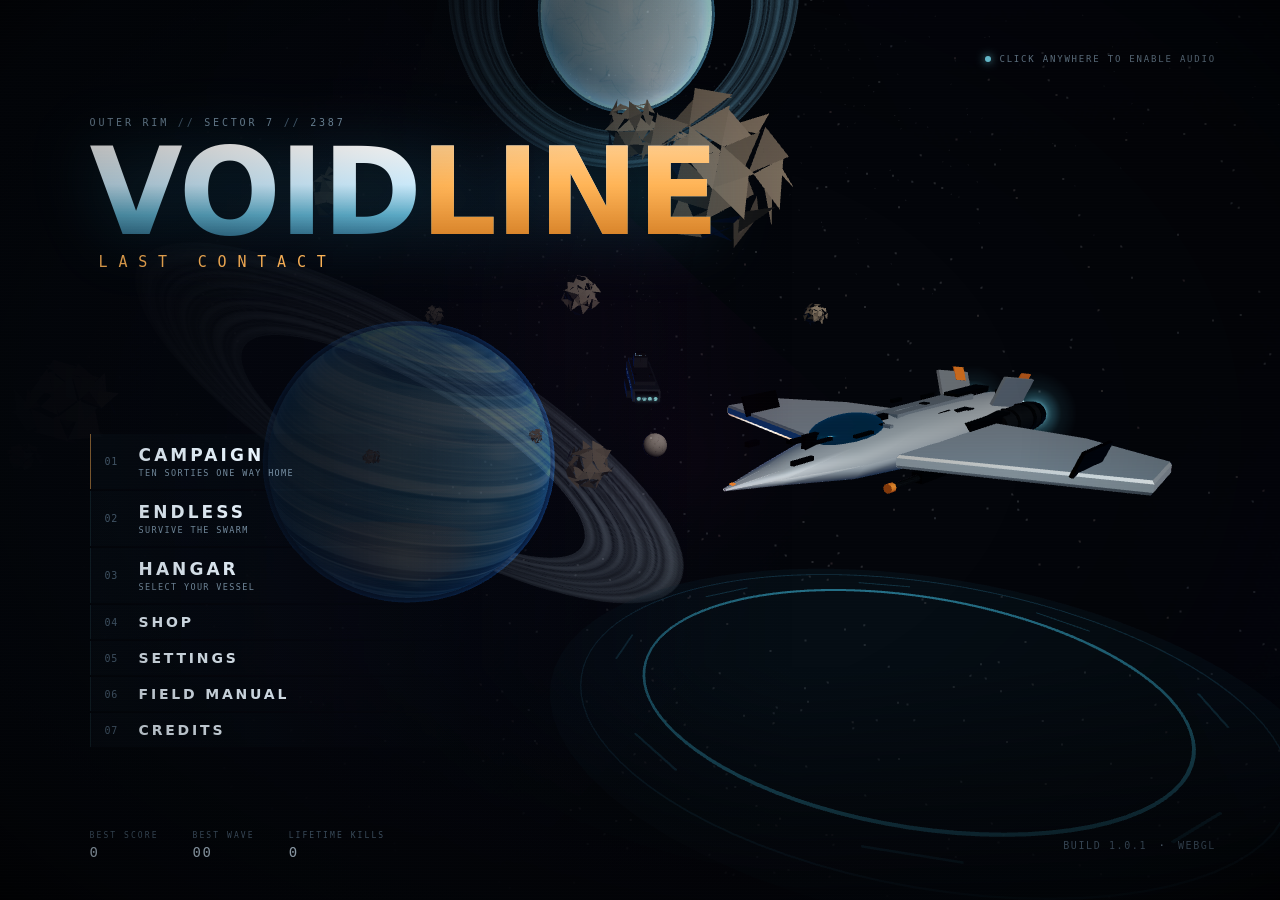
==== commit 4ea3ad61: "Update index.html" ====
--- a/index.html
+++ b/index.html
@@ -998,16 +998,19 @@
 }
 body.touch-device #tc-pause:active { background: rgba(126,232,255,0.25) !important; }
 
-/* Map/radar: just below settings, top-right, responsive size */
+/* Map/radar: just below settings, top-right, responsive size (clear gap) */
 body.touch-device .hud-bottomright {
   position: fixed !important;
-  top: calc(max(6px, var(--sat)) + clamp(38px, 7.8vmin, 48px)) !important;
+  top: calc(max(6px, var(--sat)) + clamp(40px, 7vmin, 46px) + 6px) !important;
   right: max(6px, var(--sar)) !important;
   bottom: auto !important; left: auto !important;
   width: auto !important; height: auto !important;
   transform: none !important;
   z-index: 50 !important;
   pointer-events: none;
+}
+body.touch-device .hud-topright {
+  right: calc(max(6px, var(--sar)) + clamp(94px, 20vmin, 150px)) !important;
 }
 body.touch-device .radar-shell { width: clamp(82px, 19vmin, 136px); height: clamp(82px, 19vmin, 136px); }
 body.touch-device #radar { width: 100% !important; height: 100% !important; display: block; }
